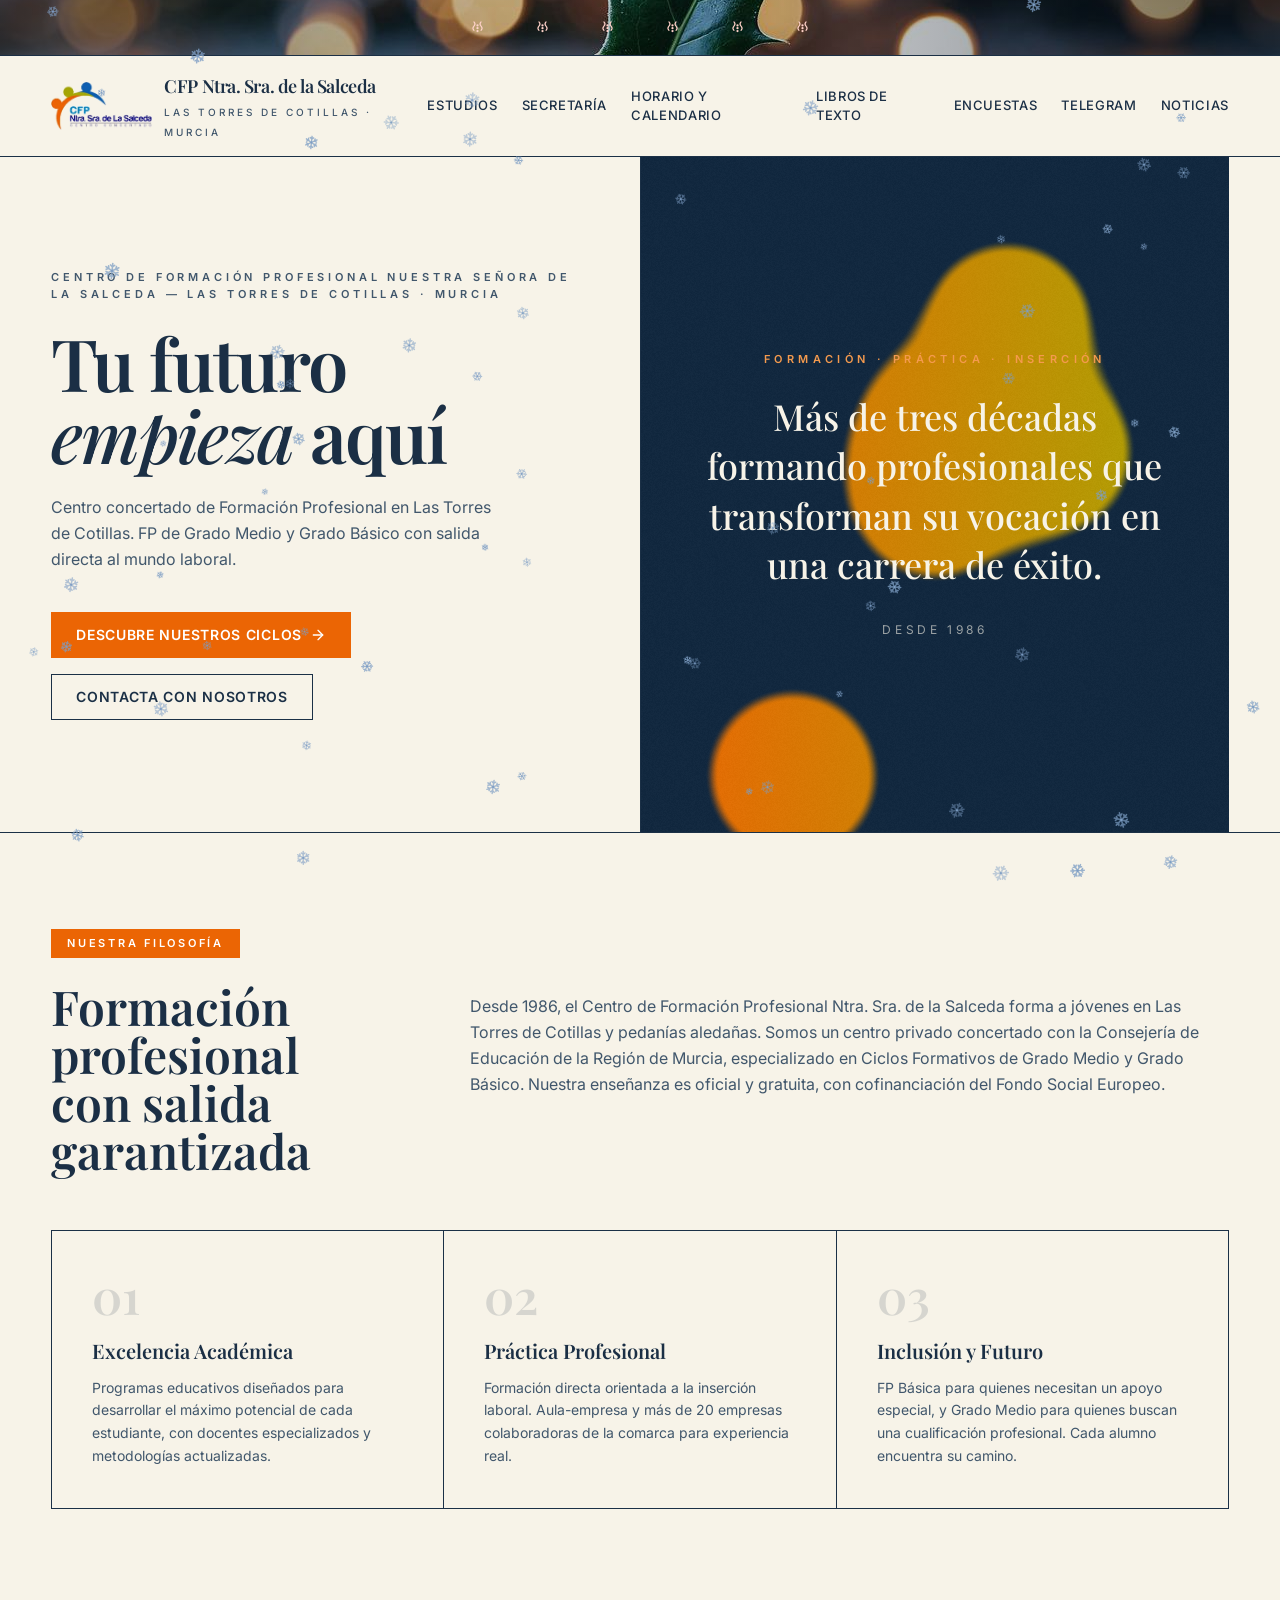
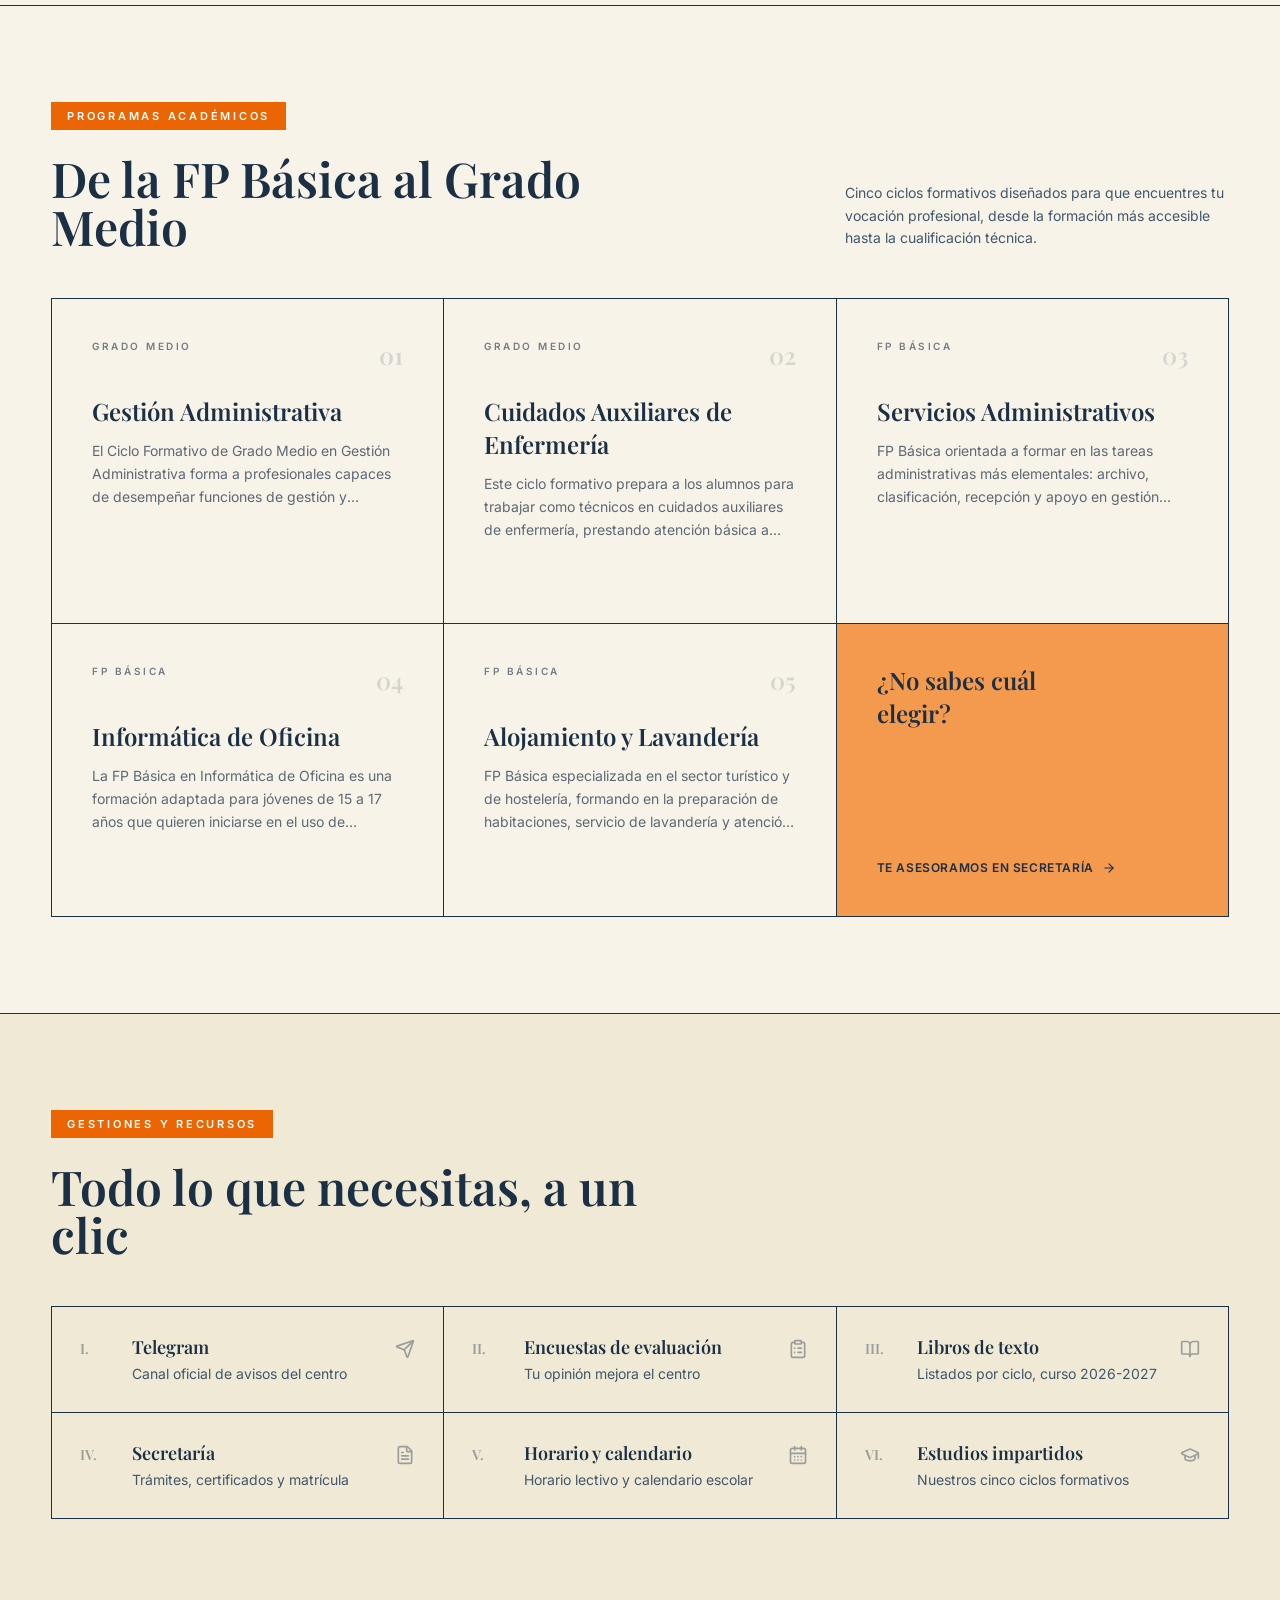
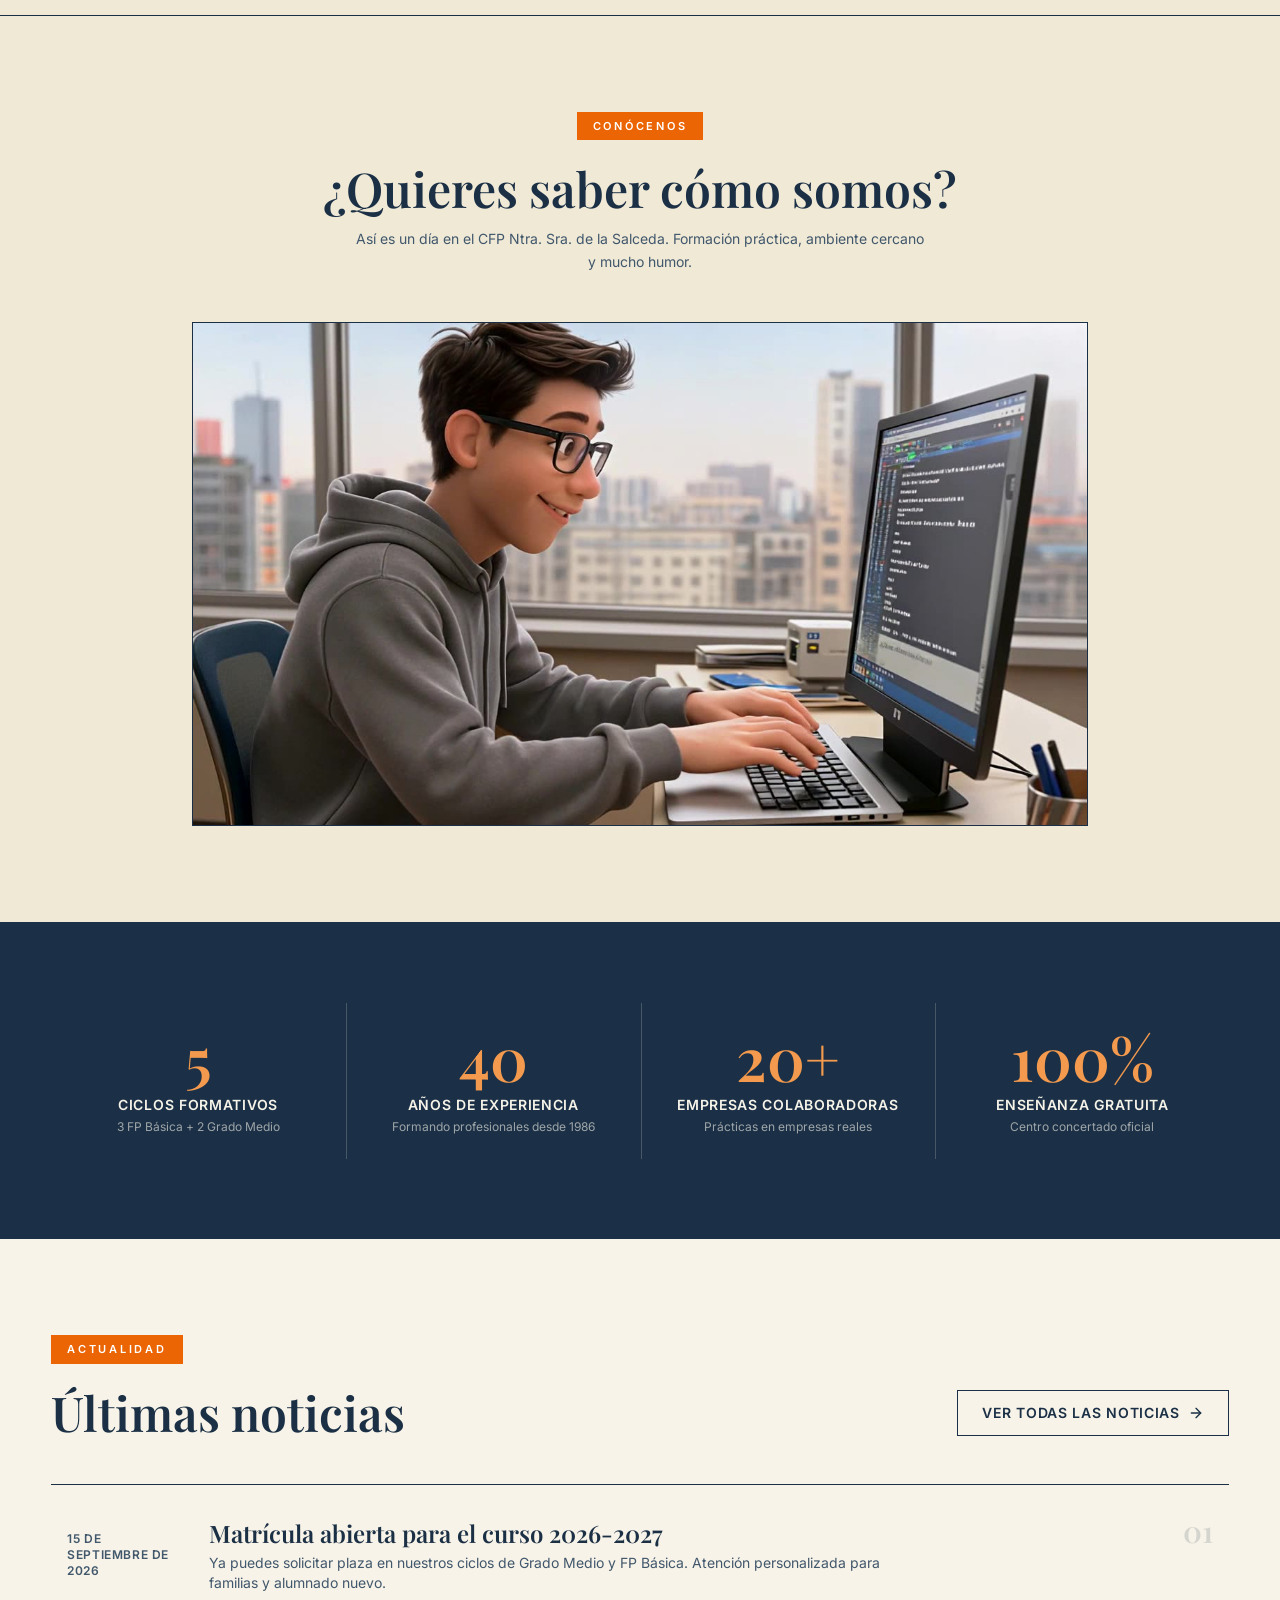
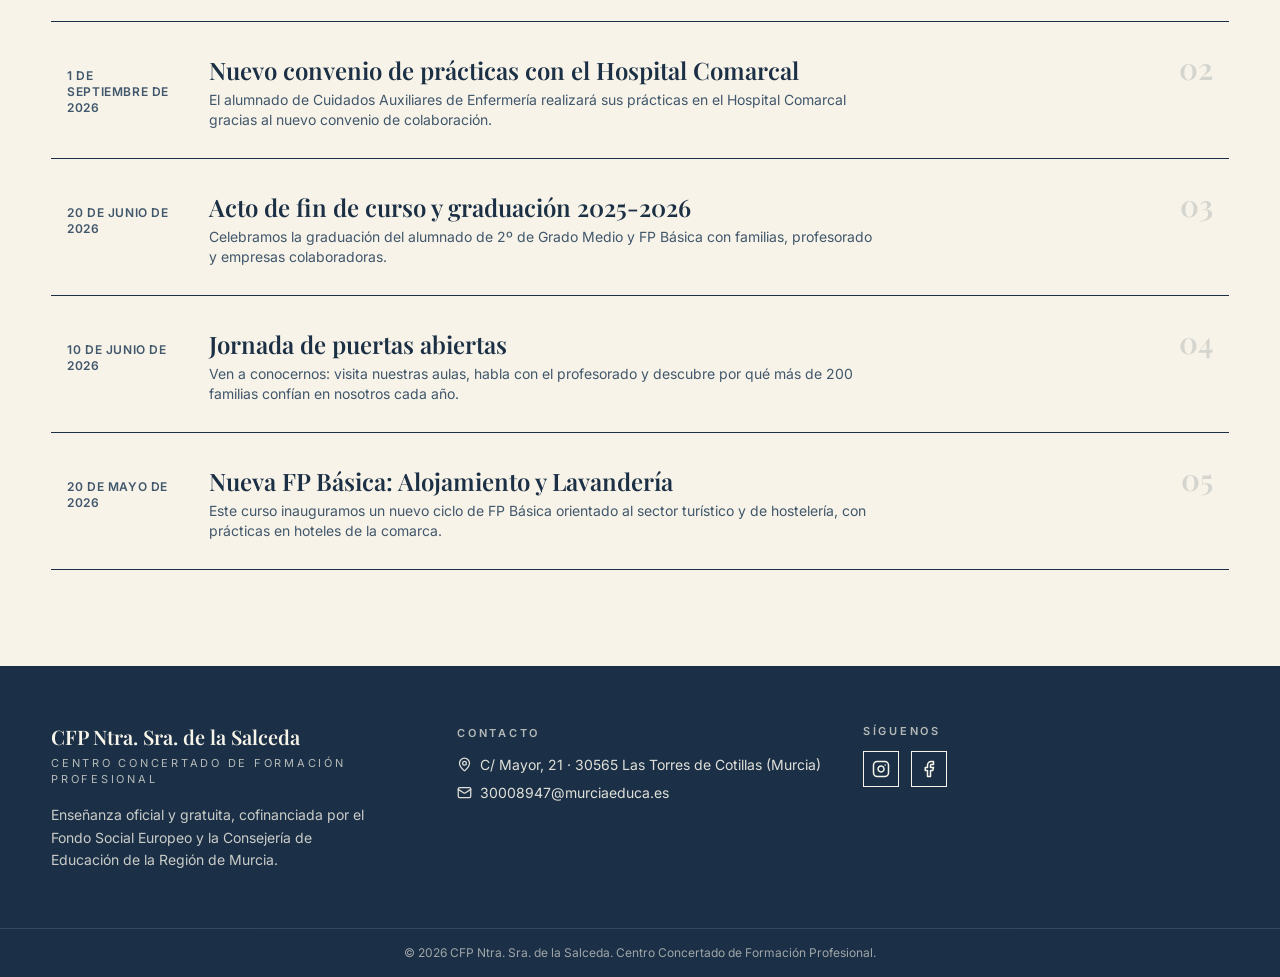
==== index.html @ bae77af3 "Copos de nieve con forma de copo, visibles sobre fondo claro" ====
<!doctype html>
<html lang="es">
  <head>
    <meta charset="UTF-8" />
    <meta name="viewport" content="width=device-width, initial-scale=1.0" />
    <meta
      name="description"
      content="CFP Ntra. Sra. de la Salceda — Centro concertado de Formación Profesional en Las Torres de Cotillas (Murcia). Grado Medio y FP Básica: Gestión Administrativa, Cuidados Auxiliares de Enfermería, Servicios Administrativos, Informática de Oficina y Alojamiento y Lavandería."
    />
    <meta name="theme-color" content="#1b2f45" />
    <link rel="icon" type="image/png" href="./images/favicon.png" />
    <meta property="og:title" content="CFP Ntra. Sra. de la Salceda — FP en Las Torres de Cotillas" />
    <meta property="og:description" content="Formación Profesional de Grado Medio y FP Básica. Enseñanza oficial y gratuita. Tu futuro empieza aquí." />
    <meta property="og:type" content="website" />
    <link rel="preconnect" href="https://fonts.googleapis.com" />
    <link rel="preconnect" href="https://fonts.gstatic.com" crossorigin />
    <link
      href="https://fonts.googleapis.com/css2?family=Inter:wght@400;500;600&family=Playfair+Display:wght@500;600;700&display=swap"
      rel="stylesheet"
    />
    <title>CFP Ntra. Sra. de la Salceda — FP en Las Torres de Cotillas</title>
    <script type="module" crossorigin src="./assets/index-CG99Xtzf.js"></script>
    <link rel="stylesheet" crossorigin href="./assets/index-OfLADp_t.css">
  </head>
  <body>
    <div id="root"></div>
  </body>
</html>
---- assets/index-OfLADp_t.css ----
*,:before,:after{--tw-border-spacing-x: 0;--tw-border-spacing-y: 0;--tw-translate-x: 0;--tw-translate-y: 0;--tw-rotate: 0;--tw-skew-x: 0;--tw-skew-y: 0;--tw-scale-x: 1;--tw-scale-y: 1;--tw-pan-x: ;--tw-pan-y: ;--tw-pinch-zoom: ;--tw-scroll-snap-strictness: proximity;--tw-gradient-from-position: ;--tw-gradient-via-position: ;--tw-gradient-to-position: ;--tw-ordinal: ;--tw-slashed-zero: ;--tw-numeric-figure: ;--tw-numeric-spacing: ;--tw-numeric-fraction: ;--tw-ring-inset: ;--tw-ring-offset-width: 0px;--tw-ring-offset-color: #fff;--tw-ring-color: rgb(59 130 246 / .5);--tw-ring-offset-shadow: 0 0 #0000;--tw-ring-shadow: 0 0 #0000;--tw-shadow: 0 0 #0000;--tw-shadow-colored: 0 0 #0000;--tw-blur: ;--tw-brightness: ;--tw-contrast: ;--tw-grayscale: ;--tw-hue-rotate: ;--tw-invert: ;--tw-saturate: ;--tw-sepia: ;--tw-drop-shadow: ;--tw-backdrop-blur: ;--tw-backdrop-brightness: ;--tw-backdrop-contrast: ;--tw-backdrop-grayscale: ;--tw-backdrop-hue-rotate: ;--tw-backdrop-invert: ;--tw-backdrop-opacity: ;--tw-backdrop-saturate: ;--tw-backdrop-sepia: ;--tw-contain-size: ;--tw-contain-layout: ;--tw-contain-paint: ;--tw-contain-style: }::backdrop{--tw-border-spacing-x: 0;--tw-border-spacing-y: 0;--tw-translate-x: 0;--tw-translate-y: 0;--tw-rotate: 0;--tw-skew-x: 0;--tw-skew-y: 0;--tw-scale-x: 1;--tw-scale-y: 1;--tw-pan-x: ;--tw-pan-y: ;--tw-pinch-zoom: ;--tw-scroll-snap-strictness: proximity;--tw-gradient-from-position: ;--tw-gradient-via-position: ;--tw-gradient-to-position: ;--tw-ordinal: ;--tw-slashed-zero: ;--tw-numeric-figure: ;--tw-numeric-spacing: ;--tw-numeric-fraction: ;--tw-ring-inset: ;--tw-ring-offset-width: 0px;--tw-ring-offset-color: #fff;--tw-ring-color: rgb(59 130 246 / .5);--tw-ring-offset-shadow: 0 0 #0000;--tw-ring-shadow: 0 0 #0000;--tw-shadow: 0 0 #0000;--tw-shadow-colored: 0 0 #0000;--tw-blur: ;--tw-brightness: ;--tw-contrast: ;--tw-grayscale: ;--tw-hue-rotate: ;--tw-invert: ;--tw-saturate: ;--tw-sepia: ;--tw-drop-shadow: ;--tw-backdrop-blur: ;--tw-backdrop-brightness: ;--tw-backdrop-contrast: ;--tw-backdrop-grayscale: ;--tw-backdrop-hue-rotate: ;--tw-backdrop-invert: ;--tw-backdrop-opacity: ;--tw-backdrop-saturate: ;--tw-backdrop-sepia: ;--tw-contain-size: ;--tw-contain-layout: ;--tw-contain-paint: ;--tw-contain-style: }*,:before,:after{box-sizing:border-box;border-width:0;border-style:solid;border-color:#e5e7eb}:before,:after{--tw-content: ""}html,:host{line-height:1.5;-webkit-text-size-adjust:100%;-moz-tab-size:4;-o-tab-size:4;tab-size:4;font-family:ui-sans-serif,system-ui,sans-serif,"Apple Color Emoji","Segoe UI Emoji",Segoe UI Symbol,"Noto Color Emoji";font-feature-settings:normal;font-variation-settings:normal;-webkit-tap-highlight-color:transparent}body{margin:0;line-height:inherit}hr{height:0;color:inherit;border-top-width:1px}abbr:where([title]){-webkit-text-decoration:underline dotted;text-decoration:underline dotted}h1,h2,h3,h4,h5,h6{font-size:inherit;font-weight:inherit}a{color:inherit;text-decoration:inherit}b,strong{font-weight:bolder}code,kbd,samp,pre{font-family:ui-monospace,SFMono-Regular,Menlo,Monaco,Consolas,Liberation Mono,Courier New,monospace;font-feature-settings:normal;font-variation-settings:normal;font-size:1em}small{font-size:80%}sub,sup{font-size:75%;line-height:0;position:relative;vertical-align:baseline}sub{bottom:-.25em}sup{top:-.5em}table{text-indent:0;border-color:inherit;border-collapse:collapse}button,input,optgroup,select,textarea{font-family:inherit;font-feature-settings:inherit;font-variation-settings:inherit;font-size:100%;font-weight:inherit;line-height:inherit;letter-spacing:inherit;color:inherit;margin:0;padding:0}button,select{text-transform:none}button,input:where([type=button]),input:where([type=reset]),input:where([type=submit]){-webkit-appearance:button;background-color:transparent;background-image:none}:-moz-focusring{outline:auto}:-moz-ui-invalid{box-shadow:none}progress{vertical-align:baseline}::-webkit-inner-spin-button,::-webkit-outer-spin-button{height:auto}[type=search]{-webkit-appearance:textfield;outline-offset:-2px}::-webkit-search-decoration{-webkit-appearance:none}::-webkit-file-upload-button{-webkit-appearance:button;font:inherit}summary{display:list-item}blockquote,dl,dd,h1,h2,h3,h4,h5,h6,hr,figure,p,pre{margin:0}fieldset{margin:0;padding:0}legend{padding:0}ol,ul,menu{list-style:none;margin:0;padding:0}dialog{padding:0}textarea{resize:vertical}input::-moz-placeholder,textarea::-moz-placeholder{opacity:1;color:#9ca3af}input::placeholder,textarea::placeholder{opacity:1;color:#9ca3af}button,[role=button]{cursor:pointer}:disabled{cursor:default}img,svg,video,canvas,audio,iframe,embed,object{display:block;vertical-align:middle}img,video{max-width:100%;height:auto}[hidden]:where(:not([hidden=until-found])){display:none}:root{--cream: #f7f3e8;--cream-soft: #efe9d6;--ink: #1b2f45;--ink-deep: #12283f;--orange: #eb6504;--gold: #f49a4e;--background: 45 42% 94%;--foreground: 210 44% 19%;--card: 45 42% 94%;--card-foreground: 255 6% 14%;--popover: 45 42% 94%;--popover-foreground: 255 6% 14%;--primary: 210 44% 19%;--primary-foreground: 45 42% 94%;--secondary: 44 34% 89%;--secondary-foreground: 255 6% 14%;--muted: 44 30% 87%;--muted-foreground: 210 25% 34%;--accent: 25 96% 46%;--accent-foreground: 0 0% 100%;--destructive: 0 84.2% 60.2%;--destructive-foreground: 0 0% 98%;--border: 210 44% 19%;--input: 210 44% 19%;--ring: 25 96% 46%;--radius: 0px;--sidebar-background: 45 42% 94%;--sidebar-foreground: 210 44% 19%;--sidebar-primary: 210 44% 19%;--sidebar-primary-foreground: 45 42% 94%;--sidebar-accent: 44 34% 89%;--sidebar-accent-foreground: 210 44% 19%;--sidebar-border: 210 44% 19%;--sidebar-ring: 25 96% 46%}*{border-color:hsl(var(--border))}html{scroll-behavior:smooth}body{background-color:var(--cream);color:var(--ink);font-family:Inter,system-ui,-apple-system,sans-serif;-webkit-font-smoothing:antialiased}h1,h2,h3,.font-display{font-family:Playfair Display,Georgia,serif}::-moz-selection{background:var(--orange);color:#fff}::selection{background:var(--orange);color:#fff}.section-badge{display:inline-block;--tw-bg-opacity: 1;background-color:rgb(235 101 4 / var(--tw-bg-opacity, 1));padding:.375rem 1rem;font-size:11px;font-weight:600;text-transform:uppercase;letter-spacing:.25em;--tw-text-opacity: 1;color:rgb(255 255 255 / var(--tw-text-opacity, 1))}.btn-primary{display:inline-flex;align-items:center;gap:.5rem;border-width:1px;--tw-border-opacity: 1;border-color:rgb(235 101 4 / var(--tw-border-opacity, 1));--tw-bg-opacity: 1;background-color:rgb(235 101 4 / var(--tw-bg-opacity, 1));padding:.75rem 1.5rem;font-size:.875rem;line-height:1.25rem;font-weight:600;text-transform:uppercase;letter-spacing:.05em;--tw-text-opacity: 1;color:rgb(255 255 255 / var(--tw-text-opacity, 1));transition-property:color,background-color,border-color,text-decoration-color,fill,stroke;transition-timing-function:cubic-bezier(.4,0,.2,1);transition-duration:.15s}.btn-primary:hover{background-color:transparent;--tw-text-opacity: 1;color:rgb(235 101 4 / var(--tw-text-opacity, 1))}.btn-outline{display:inline-flex;align-items:center;gap:.5rem;border-width:1px;border-color:hsl(var(--primary));background-color:transparent;padding:.75rem 1.5rem;font-size:.875rem;line-height:1.25rem;font-weight:600;text-transform:uppercase;letter-spacing:.05em;color:hsl(var(--primary));transition-property:color,background-color,border-color,text-decoration-color,fill,stroke;transition-timing-function:cubic-bezier(.4,0,.2,1);transition-duration:.15s}.btn-outline:hover{background-color:hsl(var(--primary));color:hsl(var(--primary-foreground))}.btn-outline-cream{display:inline-flex;align-items:center;gap:.5rem;border-width:1px;--tw-border-opacity: 1;border-color:rgb(247 243 232 / var(--tw-border-opacity, 1));background-color:transparent;padding:.75rem 1.5rem;font-size:.875rem;line-height:1.25rem;font-weight:600;text-transform:uppercase;letter-spacing:.05em;--tw-text-opacity: 1;color:rgb(247 243 232 / var(--tw-text-opacity, 1));transition-property:color,background-color,border-color,text-decoration-color,fill,stroke;transition-timing-function:cubic-bezier(.4,0,.2,1);transition-duration:.15s}.btn-outline-cream:hover{--tw-bg-opacity: 1;background-color:rgb(247 243 232 / var(--tw-bg-opacity, 1));--tw-text-opacity: 1;color:rgb(27 47 69 / var(--tw-text-opacity, 1))}.reveal{opacity:0;transform:translateY(28px);transition:opacity .7s cubic-bezier(.22,1,.36,1),transform .7s cubic-bezier(.22,1,.36,1)}.reveal.is-visible{opacity:1;transform:translateY(0)}@media(prefers-reduced-motion:reduce){.reveal{opacity:1;transform:none;transition:none}}.sr-only{position:absolute;width:1px;height:1px;padding:0;margin:-1px;overflow:hidden;clip:rect(0,0,0,0);white-space:nowrap;border-width:0}.pointer-events-none{pointer-events:none}.visible{visibility:visible}.invisible{visibility:hidden}.fixed{position:fixed}.absolute{position:absolute}.relative{position:relative}.sticky{position:sticky}.inset-0{inset:0}.inset-x-0{left:0;right:0}.inset-y-0{top:0;bottom:0}.-bottom-12{bottom:-3rem}.-left-12{left:-3rem}.-right-12{right:-3rem}.-top-12{top:-3rem}.bottom-0{bottom:0}.left-0{left:0}.left-1\/2{left:50%}.left-2{left:.5rem}.left-\[50\%\]{left:50%}.right-0{right:0}.right-1{right:.25rem}.right-2{right:.5rem}.right-3{right:.75rem}.right-4{right:1rem}.top-0{top:0}.top-1\.5{top:.375rem}.top-1\/2{top:50%}.top-3\.5{top:.875rem}.top-4{top:1rem}.top-\[1px\]{top:1px}.top-\[50\%\]{top:50%}.top-\[60\%\]{top:60%}.top-full{top:100%}.isolate{isolation:isolate}.z-10{z-index:10}.z-20{z-index:20}.z-50{z-index:50}.z-\[1\]{z-index:1}.z-\[70\]{z-index:70}.order-first{order:-9999}.order-last{order:9999}.col-start-2{grid-column-start:2}.row-span-2{grid-row:span 2 / span 2}.row-start-1{grid-row-start:1}.\!m-0{margin:0!important}.-mx-1{margin-left:-.25rem;margin-right:-.25rem}.-mx-3{margin-left:-.75rem;margin-right:-.75rem}.-my-2{margin-top:-.5rem;margin-bottom:-.5rem}.mx-2{margin-left:.5rem;margin-right:.5rem}.mx-3\.5{margin-left:.875rem;margin-right:.875rem}.mx-auto{margin-left:auto;margin-right:auto}.my-0{margin-top:0;margin-bottom:0}.my-0\.5{margin-top:.125rem;margin-bottom:.125rem}.my-1{margin-top:.25rem;margin-bottom:.25rem}.-ml-4{margin-left:-1rem}.-mt-4{margin-top:-1rem}.mb-10{margin-bottom:2.5rem}.mb-2{margin-bottom:.5rem}.mb-3{margin-bottom:.75rem}.ml-1{margin-left:.25rem}.ml-4{margin-left:1rem}.ml-auto{margin-left:auto}.mt-0\.5{margin-top:.125rem}.mt-1{margin-top:.25rem}.mt-1\.5{margin-top:.375rem}.mt-10{margin-top:2.5rem}.mt-12{margin-top:3rem}.mt-14{margin-top:3.5rem}.mt-2{margin-top:.5rem}.mt-3{margin-top:.75rem}.mt-4{margin-top:1rem}.mt-5{margin-top:1.25rem}.mt-6{margin-top:1.5rem}.mt-8{margin-top:2rem}.mt-auto{margin-top:auto}.line-clamp-1{overflow:hidden;display:-webkit-box;-webkit-box-orient:vertical;-webkit-line-clamp:1}.line-clamp-2{overflow:hidden;display:-webkit-box;-webkit-box-orient:vertical;-webkit-line-clamp:2}.line-clamp-3{overflow:hidden;display:-webkit-box;-webkit-box-orient:vertical;-webkit-line-clamp:3}.block{display:block}.flex{display:flex}.inline-flex{display:inline-flex}.table{display:table}.table-caption{display:table-caption}.table-cell{display:table-cell}.table-row{display:table-row}.grid{display:grid}.hidden{display:none}.aspect-square{aspect-ratio:1 / 1}.aspect-video{aspect-ratio:16 / 9}.size-10{width:2.5rem;height:2.5rem}.size-2{width:.5rem;height:.5rem}.size-2\.5{width:.625rem;height:.625rem}.size-3{width:.75rem;height:.75rem}.size-3\.5{width:.875rem;height:.875rem}.size-4{width:1rem;height:1rem}.size-6{width:1.5rem;height:1.5rem}.size-7{width:1.75rem;height:1.75rem}.size-8{width:2rem;height:2rem}.size-9{width:2.25rem;height:2.25rem}.size-auto{width:auto;height:auto}.size-full{width:100%;height:100%}.h-1\.5{height:.375rem}.h-10{height:2.5rem}.h-11{height:2.75rem}.h-12{height:3rem}.h-2{height:.5rem}.h-2\.5{height:.625rem}.h-20{height:5rem}.h-4{height:1rem}.h-5{height:1.25rem}.h-6{height:1.5rem}.h-7{height:1.75rem}.h-8{height:2rem}.h-9{height:2.25rem}.h-\[1\.15rem\]{height:1.15rem}.h-\[calc\(100\%-1px\)\]{height:calc(100% - 1px)}.h-\[var\(--radix-navigation-menu-viewport-height\)\]{height:var(--radix-navigation-menu-viewport-height)}.h-\[var\(--radix-select-trigger-height\)\]{height:var(--radix-select-trigger-height)}.h-auto{height:auto}.h-full{height:100%}.h-px{height:1px}.h-svh{height:100svh}.max-h-\[300px\]{max-height:300px}.min-h-0{min-height:0px}.min-h-16{min-height:4rem}.min-h-4{min-height:1rem}.min-h-screen{min-height:100vh}.min-h-svh{min-height:100svh}.w-0{width:0px}.w-1{width:.25rem}.w-2{width:.5rem}.w-2\.5{width:.625rem}.w-3{width:.75rem}.w-3\/4{width:75%}.w-32{width:8rem}.w-4{width:1rem}.w-5{width:1.25rem}.w-64{width:16rem}.w-72{width:18rem}.w-8{width:2rem}.w-9{width:2.25rem}.w-\[100px\]{width:100px}.w-auto{width:auto}.w-fit{width:-moz-fit-content;width:fit-content}.w-full{width:100%}.w-max{width:-moz-max-content;width:max-content}.w-px{width:1px}.min-w-0{min-width:0px}.min-w-10{min-width:2.5rem}.min-w-5{min-width:1.25rem}.min-w-8{min-width:2rem}.min-w-9{min-width:2.25rem}.min-w-\[12rem\]{min-width:12rem}.min-w-\[8rem\]{min-width:8rem}.min-w-\[var\(--radix-select-trigger-width\)\]{min-width:var(--radix-select-trigger-width)}.max-w-2xl{max-width:42rem}.max-w-3xl{max-width:48rem}.max-w-4xl{max-width:56rem}.max-w-7xl{max-width:80rem}.max-w-\[calc\(100\%-2rem\)\]{max-width:calc(100% - 2rem)}.max-w-max{max-width:-moz-max-content;max-width:max-content}.max-w-md{max-width:28rem}.max-w-sm{max-width:24rem}.max-w-xl{max-width:36rem}.max-w-xs{max-width:20rem}.flex-1{flex:1 1 0%}.shrink-0{flex-shrink:0}.grow{flex-grow:1}.grow-0{flex-grow:0}.basis-full{flex-basis:100%}.caption-bottom{caption-side:bottom}.border-collapse{border-collapse:collapse}.-translate-x-1\/2{--tw-translate-x: -50%;transform:translate(var(--tw-translate-x),var(--tw-translate-y)) rotate(var(--tw-rotate)) skew(var(--tw-skew-x)) skewY(var(--tw-skew-y)) scaleX(var(--tw-scale-x)) scaleY(var(--tw-scale-y))}.-translate-x-px{--tw-translate-x: -1px;transform:translate(var(--tw-translate-x),var(--tw-translate-y)) rotate(var(--tw-rotate)) skew(var(--tw-skew-x)) skewY(var(--tw-skew-y)) scaleX(var(--tw-scale-x)) scaleY(var(--tw-scale-y))}.-translate-y-1\/2{--tw-translate-y: -50%;transform:translate(var(--tw-translate-x),var(--tw-translate-y)) rotate(var(--tw-rotate)) skew(var(--tw-skew-x)) skewY(var(--tw-skew-y)) scaleX(var(--tw-scale-x)) scaleY(var(--tw-scale-y))}.translate-x-\[-50\%\]{--tw-translate-x: -50%;transform:translate(var(--tw-translate-x),var(--tw-translate-y)) rotate(var(--tw-rotate)) skew(var(--tw-skew-x)) skewY(var(--tw-skew-y)) scaleX(var(--tw-scale-x)) scaleY(var(--tw-scale-y))}.translate-x-px{--tw-translate-x: 1px;transform:translate(var(--tw-translate-x),var(--tw-translate-y)) rotate(var(--tw-rotate)) skew(var(--tw-skew-x)) skewY(var(--tw-skew-y)) scaleX(var(--tw-scale-x)) scaleY(var(--tw-scale-y))}.translate-y-0\.5{--tw-translate-y: .125rem;transform:translate(var(--tw-translate-x),var(--tw-translate-y)) rotate(var(--tw-rotate)) skew(var(--tw-skew-x)) skewY(var(--tw-skew-y)) scaleX(var(--tw-scale-x)) scaleY(var(--tw-scale-y))}.translate-y-\[-50\%\]{--tw-translate-y: -50%;transform:translate(var(--tw-translate-x),var(--tw-translate-y)) rotate(var(--tw-rotate)) skew(var(--tw-skew-x)) skewY(var(--tw-skew-y)) scaleX(var(--tw-scale-x)) scaleY(var(--tw-scale-y))}.translate-y-\[calc\(-50\%_-_2px\)\]{--tw-translate-y: calc(-50% - 2px) ;transform:translate(var(--tw-translate-x),var(--tw-translate-y)) rotate(var(--tw-rotate)) skew(var(--tw-skew-x)) skewY(var(--tw-skew-y)) scaleX(var(--tw-scale-x)) scaleY(var(--tw-scale-y))}.rotate-45{--tw-rotate: 45deg;transform:translate(var(--tw-translate-x),var(--tw-translate-y)) rotate(var(--tw-rotate)) skew(var(--tw-skew-x)) skewY(var(--tw-skew-y)) scaleX(var(--tw-scale-x)) scaleY(var(--tw-scale-y))}.rotate-90{--tw-rotate: 90deg;transform:translate(var(--tw-translate-x),var(--tw-translate-y)) rotate(var(--tw-rotate)) skew(var(--tw-skew-x)) skewY(var(--tw-skew-y)) scaleX(var(--tw-scale-x)) scaleY(var(--tw-scale-y))}.transform{transform:translate(var(--tw-translate-x),var(--tw-translate-y)) rotate(var(--tw-rotate)) skew(var(--tw-skew-x)) skewY(var(--tw-skew-y)) scaleX(var(--tw-scale-x)) scaleY(var(--tw-scale-y))}@keyframes caret-blink{0%,70%,to{opacity:1}20%,50%{opacity:0}}.animate-caret-blink{animation:caret-blink 1.25s ease-out infinite}@keyframes pulse{50%{opacity:.5}}.animate-pulse{animation:pulse 2s cubic-bezier(.4,0,.6,1) infinite}@keyframes spin{to{transform:rotate(360deg)}}.animate-spin{animation:spin 1s linear infinite}.cursor-default{cursor:default}.cursor-pointer{cursor:pointer}.cursor-text{cursor:text}.touch-none{touch-action:none}.select-none{-webkit-user-select:none;-moz-user-select:none;user-select:none}.resize-none{resize:none}.resize{resize:both}.scroll-my-1{scroll-margin-top:.25rem;scroll-margin-bottom:.25rem}.scroll-mt-24{scroll-margin-top:6rem}.scroll-py-1{scroll-padding-top:.25rem;scroll-padding-bottom:.25rem}.list-disc{list-style-type:disc}.list-none{list-style-type:none}.auto-rows-min{grid-auto-rows:min-content}.grid-cols-\[0_1fr\]{grid-template-columns:0 1fr}.grid-rows-\[auto_auto\]{grid-template-rows:auto auto}.flex-row{flex-direction:row}.flex-col{flex-direction:column}.flex-col-reverse{flex-direction:column-reverse}.flex-wrap{flex-wrap:wrap}.place-content-center{place-content:center}.items-start{align-items:flex-start}.items-end{align-items:flex-end}.items-center{align-items:center}.items-baseline{align-items:baseline}.items-stretch{align-items:stretch}.justify-start{justify-content:flex-start}.justify-center{justify-content:center}.justify-between{justify-content:space-between}.justify-items-start{justify-items:start}.gap-0{gap:0px}.gap-0\.5{gap:.125rem}.gap-1{gap:.25rem}.gap-1\.5{gap:.375rem}.gap-10{gap:2.5rem}.gap-2{gap:.5rem}.gap-2\.5{gap:.625rem}.gap-3{gap:.75rem}.gap-4{gap:1rem}.gap-5{gap:1.25rem}.gap-6{gap:1.5rem}.gap-7{gap:1.75rem}.gap-8{gap:2rem}.gap-\[--spacing\(var\(--gap\)\)\]{gap:var(--spacing(var(--gap)))}.gap-px{gap:1px}.gap-y-0\.5{row-gap:.125rem}.space-y-2>:not([hidden])~:not([hidden]){--tw-space-y-reverse: 0;margin-top:calc(.5rem * calc(1 - var(--tw-space-y-reverse)));margin-bottom:calc(.5rem * var(--tw-space-y-reverse))}.space-y-4>:not([hidden])~:not([hidden]){--tw-space-y-reverse: 0;margin-top:calc(1rem * calc(1 - var(--tw-space-y-reverse)));margin-bottom:calc(1rem * var(--tw-space-y-reverse))}.space-y-5>:not([hidden])~:not([hidden]){--tw-space-y-reverse: 0;margin-top:calc(1.25rem * calc(1 - var(--tw-space-y-reverse)));margin-bottom:calc(1.25rem * var(--tw-space-y-reverse))}.space-y-px>:not([hidden])~:not([hidden]){--tw-space-y-reverse: 0;margin-top:calc(1px * calc(1 - var(--tw-space-y-reverse)));margin-bottom:calc(1px * var(--tw-space-y-reverse))}.divide-y>:not([hidden])~:not([hidden]){--tw-divide-y-reverse: 0;border-top-width:calc(1px * calc(1 - var(--tw-divide-y-reverse)));border-bottom-width:calc(1px * var(--tw-divide-y-reverse))}.divide-\[\#f7f3e8\]\/15>:not([hidden])~:not([hidden]){border-color:#f7f3e826}.divide-primary\/15>:not([hidden])~:not([hidden]){border-color:hsl(var(--primary) / .15)}.divide-primary\/20>:not([hidden])~:not([hidden]){border-color:hsl(var(--primary) / .2)}.self-start{align-self:flex-start}.self-stretch{align-self:stretch}.justify-self-end{justify-self:end}.overflow-auto{overflow:auto}.overflow-hidden{overflow:hidden}.overflow-x-auto{overflow-x:auto}.overflow-y-auto{overflow-y:auto}.overflow-x-hidden{overflow-x:hidden}.whitespace-nowrap{white-space:nowrap}.text-balance{text-wrap:balance}.break-words{overflow-wrap:break-word}.rounded-\[2px\]{border-radius:2px}.rounded-\[4px\]{border-radius:4px}.rounded-\[calc\(var\(--radius\)-5px\)\]{border-radius:calc(var(--radius) - 5px)}.rounded-\[inherit\]{border-radius:inherit}.rounded-full{border-radius:9999px}.rounded-lg{border-radius:var(--radius)}.rounded-md{border-radius:calc(var(--radius) - 2px)}.rounded-none{border-radius:0}.rounded-sm{border-radius:calc(var(--radius) - 4px)}.rounded-xl{border-radius:calc(var(--radius) + 4px)}.rounded-xs{border-radius:calc(var(--radius) - 6px)}.rounded-l-md{border-top-left-radius:calc(var(--radius) - 2px);border-bottom-left-radius:calc(var(--radius) - 2px)}.rounded-r-md{border-top-right-radius:calc(var(--radius) - 2px);border-bottom-right-radius:calc(var(--radius) - 2px)}.rounded-tl-sm{border-top-left-radius:calc(var(--radius) - 4px)}.border{border-width:1px}.border-0{border-width:0px}.border-\[1\.5px\]{border-width:1.5px}.border-y{border-top-width:1px;border-bottom-width:1px}.border-b{border-bottom-width:1px}.border-l{border-left-width:1px}.border-l-2{border-left-width:2px}.border-r{border-right-width:1px}.border-t{border-top-width:1px}.border-t-0{border-top-width:0px}.border-dashed{border-style:dashed}.border-\[\#eb6504\]{--tw-border-opacity: 1;border-color:rgb(235 101 4 / var(--tw-border-opacity, 1))}.border-\[\#f7f3e8\]\/20{border-color:#f7f3e833}.border-\[\#f7f3e8\]\/30{border-color:#f7f3e84d}.border-border{border-color:hsl(var(--border))}.border-border\/50{border-color:hsl(var(--border) / .5)}.border-current{border-color:currentColor}.border-input{border-color:hsl(var(--input))}.border-primary{border-color:hsl(var(--primary))}.border-primary\/20{border-color:hsl(var(--primary) / .2)}.border-primary\/30{border-color:hsl(var(--primary) / .3)}.border-sidebar-border{border-color:hsl(var(--sidebar-border))}.border-transparent{border-color:transparent}.border-l-transparent{border-left-color:transparent}.border-t-transparent{border-top-color:transparent}.bg-\[\#12283f\]{--tw-bg-opacity: 1;background-color:rgb(18 40 63 / var(--tw-bg-opacity, 1))}.bg-\[\#efe9d6\]{--tw-bg-opacity: 1;background-color:rgb(239 233 214 / var(--tw-bg-opacity, 1))}.bg-\[\#f49a4e\]{--tw-bg-opacity: 1;background-color:rgb(244 154 78 / var(--tw-bg-opacity, 1))}.bg-\[\#f7f3e8\]{--tw-bg-opacity: 1;background-color:rgb(247 243 232 / var(--tw-bg-opacity, 1))}.bg-\[\#f7f3e8\]\/95{background-color:#f7f3e8f2}.bg-accent{background-color:hsl(var(--accent))}.bg-background{background-color:hsl(var(--background))}.bg-black\/50{background-color:#00000080}.bg-border{background-color:hsl(var(--border))}.bg-card{background-color:hsl(var(--card))}.bg-destructive{--tw-bg-opacity: 1;background-color:hsl(var(--destructive) / var(--tw-bg-opacity, 1))}.bg-foreground{background-color:hsl(var(--foreground))}.bg-input{background-color:hsl(var(--input))}.bg-muted{background-color:hsl(var(--muted))}.bg-muted\/50{background-color:hsl(var(--muted) / .5)}.bg-popover{background-color:hsl(var(--popover))}.bg-primary{background-color:hsl(var(--primary))}.bg-primary\/10{background-color:hsl(var(--primary) / .1)}.bg-primary\/20{background-color:hsl(var(--primary) / .2)}.bg-secondary{background-color:hsl(var(--secondary))}.bg-sidebar{background-color:hsl(var(--sidebar-background))}.bg-sidebar-border{background-color:hsl(var(--sidebar-border))}.bg-transparent{background-color:transparent}.bg-white{--tw-bg-opacity: 1;background-color:rgb(255 255 255 / var(--tw-bg-opacity, 1))}.fill-current{fill:currentColor}.fill-foreground{fill:hsl(var(--foreground))}.fill-primary{fill:hsl(var(--primary))}.object-cover{-o-object-fit:cover;object-fit:cover}.p-0{padding:0}.p-1{padding:.25rem}.p-10{padding:2.5rem}.p-2{padding:.5rem}.p-2\.5{padding:.625rem}.p-3{padding:.75rem}.p-4{padding:1rem}.p-6{padding:1.5rem}.p-7{padding:1.75rem}.p-8{padding:2rem}.p-\[3px\]{padding:3px}.p-px{padding:1px}.px-1{padding-left:.25rem;padding-right:.25rem}.px-1\.5{padding-left:.375rem;padding-right:.375rem}.px-12{padding-left:3rem;padding-right:3rem}.px-2{padding-left:.5rem;padding-right:.5rem}.px-2\.5{padding-left:.625rem;padding-right:.625rem}.px-3{padding-left:.75rem;padding-right:.75rem}.px-4{padding-left:1rem;padding-right:1rem}.px-6{padding-left:1.5rem;padding-right:1.5rem}.px-\[4vw\]{padding-left:4vw;padding-right:4vw}.py-0\.5{padding-top:.125rem;padding-bottom:.125rem}.py-1{padding-top:.25rem;padding-bottom:.25rem}.py-1\.5{padding-top:.375rem;padding-bottom:.375rem}.py-10{padding-top:2.5rem;padding-bottom:2.5rem}.py-14{padding-top:3.5rem;padding-bottom:3.5rem}.py-16{padding-top:4rem;padding-bottom:4rem}.py-2{padding-top:.5rem;padding-bottom:.5rem}.py-28{padding-top:7rem;padding-bottom:7rem}.py-3{padding-top:.75rem;padding-bottom:.75rem}.py-3\.5{padding-top:.875rem;padding-bottom:.875rem}.py-4{padding-top:1rem;padding-bottom:1rem}.py-5{padding-top:1.25rem;padding-bottom:1.25rem}.py-6{padding-top:1.5rem;padding-bottom:1.5rem}.py-7{padding-top:1.75rem;padding-bottom:1.75rem}.py-8{padding-top:2rem;padding-bottom:2rem}.pb-16{padding-bottom:4rem}.pb-3{padding-bottom:.75rem}.pb-4{padding-bottom:1rem}.pl-2{padding-left:.5rem}.pl-3{padding-left:.75rem}.pl-4{padding-left:1rem}.pl-6{padding-left:1.5rem}.pl-8{padding-left:2rem}.pr-1{padding-right:.25rem}.pr-2{padding-right:.5rem}.pr-2\.5{padding-right:.625rem}.pr-3{padding-right:.75rem}.pr-8{padding-right:2rem}.pt-0{padding-top:0}.pt-0\.5{padding-top:.125rem}.pt-1{padding-top:.25rem}.pt-3{padding-top:.75rem}.pt-4{padding-top:1rem}.pt-6{padding-top:1.5rem}.text-left{text-align:left}.text-center{text-align:center}.align-middle{vertical-align:middle}.font-mono{font-family:ui-monospace,SFMono-Regular,Menlo,Monaco,Consolas,Liberation Mono,Courier New,monospace}.font-sans{font-family:ui-sans-serif,system-ui,sans-serif,"Apple Color Emoji","Segoe UI Emoji",Segoe UI Symbol,"Noto Color Emoji"}.text-2xl{font-size:1.5rem;line-height:2rem}.text-3xl{font-size:1.875rem;line-height:2.25rem}.text-4xl{font-size:2.25rem;line-height:2.5rem}.text-5xl{font-size:3rem;line-height:1}.text-6xl{font-size:3.75rem;line-height:1}.text-\[0\.8rem\]{font-size:.8rem}.text-\[10px\]{font-size:10px}.text-\[11px\]{font-size:11px}.text-\[13px\]{font-size:13px}.text-base{font-size:1rem;line-height:1.5rem}.text-lg{font-size:1.125rem;line-height:1.75rem}.text-sm{font-size:.875rem;line-height:1.25rem}.text-sm\/relaxed{font-size:.875rem;line-height:1.625}.text-xl{font-size:1.25rem;line-height:1.75rem}.text-xs{font-size:.75rem;line-height:1rem}.font-medium{font-weight:500}.font-normal{font-weight:400}.font-semibold{font-weight:600}.uppercase{text-transform:uppercase}.italic{font-style:italic}.tabular-nums{--tw-numeric-spacing: tabular-nums;font-variant-numeric:var(--tw-ordinal) var(--tw-slashed-zero) var(--tw-numeric-figure) var(--tw-numeric-spacing) var(--tw-numeric-fraction)}.leading-\[1\.05\]{line-height:1.05}.leading-none{line-height:1}.leading-normal{line-height:1.5}.leading-relaxed{line-height:1.625}.leading-snug{line-height:1.375}.leading-tight{line-height:1.25}.tracking-\[0\.25em\]{letter-spacing:.25em}.tracking-\[0\.35em\]{letter-spacing:.35em}.tracking-\[0\.3em\]{letter-spacing:.3em}.tracking-\[0\.4em\]{letter-spacing:.4em}.tracking-tight{letter-spacing:-.025em}.tracking-wider{letter-spacing:.05em}.tracking-widest{letter-spacing:.1em}.text-\[\#eb6504\]{--tw-text-opacity: 1;color:rgb(235 101 4 / var(--tw-text-opacity, 1))}.text-\[\#f49a4e\]{--tw-text-opacity: 1;color:rgb(244 154 78 / var(--tw-text-opacity, 1))}.text-\[\#f7f3e8\]{--tw-text-opacity: 1;color:rgb(247 243 232 / var(--tw-text-opacity, 1))}.text-\[\#f7f3e8\]\/60{color:#f7f3e899}.text-accent-foreground{color:hsl(var(--accent-foreground))}.text-background{color:hsl(var(--background))}.text-card-foreground{color:hsl(var(--card-foreground))}.text-current{color:currentColor}.text-destructive{--tw-text-opacity: 1;color:hsl(var(--destructive) / var(--tw-text-opacity, 1))}.text-foreground{color:hsl(var(--foreground))}.text-muted-foreground{color:hsl(var(--muted-foreground))}.text-popover-foreground{color:hsl(var(--popover-foreground))}.text-primary{color:hsl(var(--primary))}.text-primary-foreground{color:hsl(var(--primary-foreground))}.text-primary\/15{color:hsl(var(--primary) / .15)}.text-primary\/20{color:hsl(var(--primary) / .2)}.text-red-800{--tw-text-opacity: 1;color:rgb(153 27 27 / var(--tw-text-opacity, 1))}.text-secondary-foreground{color:hsl(var(--secondary-foreground))}.text-sidebar-foreground{color:hsl(var(--sidebar-foreground))}.text-sidebar-foreground\/70{color:hsl(var(--sidebar-foreground) / .7)}.text-white{--tw-text-opacity: 1;color:rgb(255 255 255 / var(--tw-text-opacity, 1))}.underline{text-decoration-line:underline}.underline-offset-4{text-underline-offset:4px}.underline-offset-8{text-underline-offset:8px}.opacity-0{opacity:0}.opacity-15{opacity:.15}.opacity-40{opacity:.4}.opacity-50{opacity:.5}.opacity-60{opacity:.6}.opacity-70{opacity:.7}.opacity-80{opacity:.8}.opacity-85{opacity:.85}.opacity-90{opacity:.9}.shadow{--tw-shadow: 0 1px 3px 0 rgb(0 0 0 / .1), 0 1px 2px -1px rgb(0 0 0 / .1);--tw-shadow-colored: 0 1px 3px 0 var(--tw-shadow-color), 0 1px 2px -1px var(--tw-shadow-color);box-shadow:var(--tw-ring-offset-shadow, 0 0 #0000),var(--tw-ring-shadow, 0 0 #0000),var(--tw-shadow)}.shadow-\[0_0_0_1px_hsl\(var\(--sidebar-border\)\)\]{--tw-shadow: 0 0 0 1px hsl(var(--sidebar-border));--tw-shadow-colored: 0 0 0 1px var(--tw-shadow-color);box-shadow:var(--tw-ring-offset-shadow, 0 0 #0000),var(--tw-ring-shadow, 0 0 #0000),var(--tw-shadow)}.shadow-lg{--tw-shadow: 0 10px 15px -3px rgb(0 0 0 / .1), 0 4px 6px -4px rgb(0 0 0 / .1);--tw-shadow-colored: 0 10px 15px -3px var(--tw-shadow-color), 0 4px 6px -4px var(--tw-shadow-color);box-shadow:var(--tw-ring-offset-shadow, 0 0 #0000),var(--tw-ring-shadow, 0 0 #0000),var(--tw-shadow)}.shadow-md{--tw-shadow: 0 4px 6px -1px rgb(0 0 0 / .1), 0 2px 4px -2px rgb(0 0 0 / .1);--tw-shadow-colored: 0 4px 6px -1px var(--tw-shadow-color), 0 2px 4px -2px var(--tw-shadow-color);box-shadow:var(--tw-ring-offset-shadow, 0 0 #0000),var(--tw-ring-shadow, 0 0 #0000),var(--tw-shadow)}.shadow-none{--tw-shadow: 0 0 #0000;--tw-shadow-colored: 0 0 #0000;box-shadow:var(--tw-ring-offset-shadow, 0 0 #0000),var(--tw-ring-shadow, 0 0 #0000),var(--tw-shadow)}.shadow-sm{--tw-shadow: 0 1px 2px 0 rgb(0 0 0 / .05);--tw-shadow-colored: 0 1px 2px 0 var(--tw-shadow-color);box-shadow:var(--tw-ring-offset-shadow, 0 0 #0000),var(--tw-ring-shadow, 0 0 #0000),var(--tw-shadow)}.shadow-xl{--tw-shadow: 0 20px 25px -5px rgb(0 0 0 / .1), 0 8px 10px -6px rgb(0 0 0 / .1);--tw-shadow-colored: 0 20px 25px -5px var(--tw-shadow-color), 0 8px 10px -6px var(--tw-shadow-color);box-shadow:var(--tw-ring-offset-shadow, 0 0 #0000),var(--tw-ring-shadow, 0 0 #0000),var(--tw-shadow)}.shadow-xs{--tw-shadow: 0 1px 2px 0 rgb(0 0 0 / .05);--tw-shadow-colored: 0 1px 2px 0 var(--tw-shadow-color);box-shadow:var(--tw-ring-offset-shadow, 0 0 #0000),var(--tw-ring-shadow, 0 0 #0000),var(--tw-shadow)}.outline-none{outline:2px solid transparent;outline-offset:2px}.outline{outline-style:solid}.ring-0{--tw-ring-offset-shadow: var(--tw-ring-inset) 0 0 0 var(--tw-ring-offset-width) var(--tw-ring-offset-color);--tw-ring-shadow: var(--tw-ring-inset) 0 0 0 calc(0px + var(--tw-ring-offset-width)) var(--tw-ring-color);box-shadow:var(--tw-ring-offset-shadow),var(--tw-ring-shadow),var(--tw-shadow, 0 0 #0000)}.ring-ring\/50{--tw-ring-color: hsl(var(--ring) / .5)}.ring-sidebar-ring{--tw-ring-color: hsl(var(--sidebar-ring))}.ring-offset-background{--tw-ring-offset-color: hsl(var(--background))}.filter{filter:var(--tw-blur) var(--tw-brightness) var(--tw-contrast) var(--tw-grayscale) var(--tw-hue-rotate) var(--tw-invert) var(--tw-saturate) var(--tw-sepia) var(--tw-drop-shadow)}.backdrop-blur{--tw-backdrop-blur: blur(8px);-webkit-backdrop-filter:var(--tw-backdrop-blur) var(--tw-backdrop-brightness) var(--tw-backdrop-contrast) var(--tw-backdrop-grayscale) var(--tw-backdrop-hue-rotate) var(--tw-backdrop-invert) var(--tw-backdrop-opacity) var(--tw-backdrop-saturate) var(--tw-backdrop-sepia);backdrop-filter:var(--tw-backdrop-blur) var(--tw-backdrop-brightness) var(--tw-backdrop-contrast) var(--tw-backdrop-grayscale) var(--tw-backdrop-hue-rotate) var(--tw-backdrop-invert) var(--tw-backdrop-opacity) var(--tw-backdrop-saturate) var(--tw-backdrop-sepia)}.transition{transition-property:color,background-color,border-color,text-decoration-color,fill,stroke,opacity,box-shadow,transform,filter,backdrop-filter;transition-timing-function:cubic-bezier(.4,0,.2,1);transition-duration:.15s}.transition-\[color\,box-shadow\]{transition-property:color,box-shadow;transition-timing-function:cubic-bezier(.4,0,.2,1);transition-duration:.15s}.transition-\[left\,right\,width\]{transition-property:left,right,width;transition-timing-function:cubic-bezier(.4,0,.2,1);transition-duration:.15s}.transition-\[margin\,opacity\]{transition-property:margin,opacity;transition-timing-function:cubic-bezier(.4,0,.2,1);transition-duration:.15s}.transition-\[width\,height\,padding\]{transition-property:width,height,padding;transition-timing-function:cubic-bezier(.4,0,.2,1);transition-duration:.15s}.transition-\[width\]{transition-property:width;transition-timing-function:cubic-bezier(.4,0,.2,1);transition-duration:.15s}.transition-all{transition-property:all;transition-timing-function:cubic-bezier(.4,0,.2,1);transition-duration:.15s}.transition-colors{transition-property:color,background-color,border-color,text-decoration-color,fill,stroke;transition-timing-function:cubic-bezier(.4,0,.2,1);transition-duration:.15s}.transition-none{transition-property:none}.transition-opacity{transition-property:opacity;transition-timing-function:cubic-bezier(.4,0,.2,1);transition-duration:.15s}.transition-shadow{transition-property:box-shadow;transition-timing-function:cubic-bezier(.4,0,.2,1);transition-duration:.15s}.transition-transform{transition-property:transform;transition-timing-function:cubic-bezier(.4,0,.2,1);transition-duration:.15s}.duration-100{transition-duration:.1s}.duration-1000{transition-duration:1s}.duration-200{transition-duration:.2s}.duration-300{transition-duration:.3s}.ease-in-out{transition-timing-function:cubic-bezier(.4,0,.2,1)}.ease-linear{transition-timing-function:linear}@keyframes enter{0%{opacity:var(--tw-enter-opacity, 1);transform:translate3d(var(--tw-enter-translate-x, 0),var(--tw-enter-translate-y, 0),0) scale3d(var(--tw-enter-scale, 1),var(--tw-enter-scale, 1),var(--tw-enter-scale, 1)) rotate(var(--tw-enter-rotate, 0))}}@keyframes exit{to{opacity:var(--tw-exit-opacity, 1);transform:translate3d(var(--tw-exit-translate-x, 0),var(--tw-exit-translate-y, 0),0) scale3d(var(--tw-exit-scale, 1),var(--tw-exit-scale, 1),var(--tw-exit-scale, 1)) rotate(var(--tw-exit-rotate, 0))}}.animate-in{animation-name:enter;animation-duration:.15s;--tw-enter-opacity: initial;--tw-enter-scale: initial;--tw-enter-rotate: initial;--tw-enter-translate-x: initial;--tw-enter-translate-y: initial}.fade-in-0{--tw-enter-opacity: 0}.zoom-in-95{--tw-enter-scale: .95}.duration-100{animation-duration:.1s}.duration-1000{animation-duration:1s}.duration-200{animation-duration:.2s}.duration-300{animation-duration:.3s}.ease-in-out{animation-timing-function:cubic-bezier(.4,0,.2,1)}.ease-linear{animation-timing-function:linear}.\[--cell-size\:--spacing\(8\)\]{--cell-size: var(--spacing(8))}.season-band{position:relative;overflow:hidden;height:44px;background:var(--ink);color:var(--cream);border-bottom:1px solid var(--ink)}@media(min-width:768px){.season-band{height:56px}}.season-overlay{position:absolute;inset:0;background:linear-gradient(90deg,#0a14208c,#0a142040 35% 65%,#0a14208c)}.season-band .season-track{position:relative;z-index:1;display:flex;height:100%;align-items:center;justify-content:center;gap:3rem;white-space:nowrap}.season-band svg{width:17px;height:17px;flex-shrink:0;animation:season-sway 3.2s ease-in-out infinite alternate}.season-band svg:nth-child(odd){animation-delay:-1.6s}@keyframes season-sway{0%{transform:translateY(-1px) rotate(-8deg)}to{transform:translateY(1px) rotate(8deg)}}.selection\:bg-primary *::-moz-selection{background-color:hsl(var(--primary))}.selection\:bg-primary *::selection{background-color:hsl(var(--primary))}.selection\:text-primary-foreground *::-moz-selection{color:hsl(var(--primary-foreground))}.selection\:text-primary-foreground *::selection{color:hsl(var(--primary-foreground))}.selection\:bg-primary::-moz-selection{background-color:hsl(var(--primary))}.selection\:bg-primary::selection{background-color:hsl(var(--primary))}.selection\:text-primary-foreground::-moz-selection{color:hsl(var(--primary-foreground))}.selection\:text-primary-foreground::selection{color:hsl(var(--primary-foreground))}.file\:inline-flex::file-selector-button{display:inline-flex}.file\:h-7::file-selector-button{height:1.75rem}.file\:border-0::file-selector-button{border-width:0px}.file\:bg-transparent::file-selector-button{background-color:transparent}.file\:text-sm::file-selector-button{font-size:.875rem;line-height:1.25rem}.file\:font-medium::file-selector-button{font-weight:500}.file\:text-foreground::file-selector-button{color:hsl(var(--foreground))}.placeholder\:text-muted-foreground::-moz-placeholder{color:hsl(var(--muted-foreground))}.placeholder\:text-muted-foreground::placeholder{color:hsl(var(--muted-foreground))}.after\:absolute:after{content:var(--tw-content);position:absolute}.after\:-inset-2:after{content:var(--tw-content);inset:-.5rem}.after\:inset-y-0:after{content:var(--tw-content);top:0;bottom:0}.after\:left-1\/2:after{content:var(--tw-content);left:50%}.after\:w-1:after{content:var(--tw-content);width:.25rem}.after\:w-\[2px\]:after{content:var(--tw-content);width:2px}.after\:-translate-x-1\/2:after{content:var(--tw-content);--tw-translate-x: -50%;transform:translate(var(--tw-translate-x),var(--tw-translate-y)) rotate(var(--tw-rotate)) skew(var(--tw-skew-x)) skewY(var(--tw-skew-y)) scaleX(var(--tw-scale-x)) scaleY(var(--tw-scale-y))}.first\:rounded-l-md:first-child{border-top-left-radius:calc(var(--radius) - 2px);border-bottom-left-radius:calc(var(--radius) - 2px)}.first\:border-l:first-child{border-left-width:1px}.last\:mt-0:last-child{margin-top:0}.last\:rounded-r-md:last-child{border-top-right-radius:calc(var(--radius) - 2px);border-bottom-right-radius:calc(var(--radius) - 2px)}.last\:border-b-0:last-child{border-bottom-width:0px}.hover\:bg-\[\#efe9d6\]:hover{--tw-bg-opacity: 1;background-color:rgb(239 233 214 / var(--tw-bg-opacity, 1))}.hover\:bg-\[\#f7f3e8\]:hover{--tw-bg-opacity: 1;background-color:rgb(247 243 232 / var(--tw-bg-opacity, 1))}.hover\:bg-accent:hover{background-color:hsl(var(--accent))}.hover\:bg-destructive\/90:hover{background-color:hsl(var(--destructive) / .9)}.hover\:bg-muted:hover{background-color:hsl(var(--muted))}.hover\:bg-muted\/50:hover{background-color:hsl(var(--muted) / .5)}.hover\:bg-primary:hover{background-color:hsl(var(--primary))}.hover\:bg-primary\/90:hover{background-color:hsl(var(--primary) / .9)}.hover\:bg-red-900:hover{--tw-bg-opacity: 1;background-color:rgb(127 29 29 / var(--tw-bg-opacity, 1))}.hover\:bg-secondary:hover{background-color:hsl(var(--secondary))}.hover\:bg-secondary\/80:hover{background-color:hsl(var(--secondary) / .8)}.hover\:bg-sidebar-accent:hover{background-color:hsl(var(--sidebar-accent))}.hover\:bg-white\/40:hover{background-color:#fff6}.hover\:text-\[\#1b2f45\]:hover{--tw-text-opacity: 1;color:rgb(27 47 69 / var(--tw-text-opacity, 1))}.hover\:text-accent-foreground:hover{color:hsl(var(--accent-foreground))}.hover\:text-foreground:hover{color:hsl(var(--foreground))}.hover\:text-muted-foreground:hover{color:hsl(var(--muted-foreground))}.hover\:text-primary-foreground:hover{color:hsl(var(--primary-foreground))}.hover\:text-sidebar-accent-foreground:hover{color:hsl(var(--sidebar-accent-foreground))}.hover\:text-white:hover{--tw-text-opacity: 1;color:rgb(255 255 255 / var(--tw-text-opacity, 1))}.hover\:underline:hover{text-decoration-line:underline}.hover\:opacity-100:hover{opacity:1}.hover\:opacity-60:hover{opacity:.6}.hover\:opacity-70:hover{opacity:.7}.hover\:shadow-\[0_0_0_1px_hsl\(var\(--sidebar-accent\)\)\]:hover{--tw-shadow: 0 0 0 1px hsl(var(--sidebar-accent));--tw-shadow-colored: 0 0 0 1px var(--tw-shadow-color);box-shadow:var(--tw-ring-offset-shadow, 0 0 #0000),var(--tw-ring-shadow, 0 0 #0000),var(--tw-shadow)}.hover\:ring-4:hover{--tw-ring-offset-shadow: var(--tw-ring-inset) 0 0 0 var(--tw-ring-offset-width) var(--tw-ring-offset-color);--tw-ring-shadow: var(--tw-ring-inset) 0 0 0 calc(4px + var(--tw-ring-offset-width)) var(--tw-ring-color);box-shadow:var(--tw-ring-offset-shadow),var(--tw-ring-shadow),var(--tw-shadow, 0 0 #0000)}.hover\:after\:bg-sidebar-border:hover:after{content:var(--tw-content);background-color:hsl(var(--sidebar-border))}.focus\:z-10:focus{z-index:10}.focus\:bg-accent:focus{background-color:hsl(var(--accent))}.focus\:bg-secondary\/50:focus{background-color:hsl(var(--secondary) / .5)}.focus\:bg-white\/40:focus{background-color:#fff6}.focus\:text-accent-foreground:focus{color:hsl(var(--accent-foreground))}.focus\:ring-2:focus{--tw-ring-offset-shadow: var(--tw-ring-inset) 0 0 0 var(--tw-ring-offset-width) var(--tw-ring-offset-color);--tw-ring-shadow: var(--tw-ring-inset) 0 0 0 calc(2px + var(--tw-ring-offset-width)) var(--tw-ring-color);box-shadow:var(--tw-ring-offset-shadow),var(--tw-ring-shadow),var(--tw-shadow, 0 0 #0000)}.focus\:ring-ring:focus{--tw-ring-color: hsl(var(--ring))}.focus\:ring-offset-2:focus{--tw-ring-offset-width: 2px}.focus-visible\:z-10:focus-visible{z-index:10}.focus-visible\:border-ring:focus-visible{border-color:hsl(var(--ring))}.focus-visible\:outline-1:focus-visible{outline-width:1px}.focus-visible\:outline-ring:focus-visible{outline-color:hsl(var(--ring))}.focus-visible\:ring-0:focus-visible{--tw-ring-offset-shadow: var(--tw-ring-inset) 0 0 0 var(--tw-ring-offset-width) var(--tw-ring-offset-color);--tw-ring-shadow: var(--tw-ring-inset) 0 0 0 calc(0px + var(--tw-ring-offset-width)) var(--tw-ring-color);box-shadow:var(--tw-ring-offset-shadow),var(--tw-ring-shadow),var(--tw-shadow, 0 0 #0000)}.focus-visible\:ring-1:focus-visible{--tw-ring-offset-shadow: var(--tw-ring-inset) 0 0 0 var(--tw-ring-offset-width) var(--tw-ring-offset-color);--tw-ring-shadow: var(--tw-ring-inset) 0 0 0 calc(1px + var(--tw-ring-offset-width)) var(--tw-ring-color);box-shadow:var(--tw-ring-offset-shadow),var(--tw-ring-shadow),var(--tw-shadow, 0 0 #0000)}.focus-visible\:ring-2:focus-visible{--tw-ring-offset-shadow: var(--tw-ring-inset) 0 0 0 var(--tw-ring-offset-width) var(--tw-ring-offset-color);--tw-ring-shadow: var(--tw-ring-inset) 0 0 0 calc(2px + var(--tw-ring-offset-width)) var(--tw-ring-color);box-shadow:var(--tw-ring-offset-shadow),var(--tw-ring-shadow),var(--tw-shadow, 0 0 #0000)}.focus-visible\:ring-4:focus-visible{--tw-ring-offset-shadow: var(--tw-ring-inset) 0 0 0 var(--tw-ring-offset-width) var(--tw-ring-offset-color);--tw-ring-shadow: var(--tw-ring-inset) 0 0 0 calc(4px + var(--tw-ring-offset-width)) var(--tw-ring-color);box-shadow:var(--tw-ring-offset-shadow),var(--tw-ring-shadow),var(--tw-shadow, 0 0 #0000)}.focus-visible\:ring-\[3px\]:focus-visible{--tw-ring-offset-shadow: var(--tw-ring-inset) 0 0 0 var(--tw-ring-offset-width) var(--tw-ring-offset-color);--tw-ring-shadow: var(--tw-ring-inset) 0 0 0 calc(3px + var(--tw-ring-offset-width)) var(--tw-ring-color);box-shadow:var(--tw-ring-offset-shadow),var(--tw-ring-shadow),var(--tw-shadow, 0 0 #0000)}.focus-visible\:ring-destructive\/20:focus-visible{--tw-ring-color: hsl(var(--destructive) / .2)}.focus-visible\:ring-ring:focus-visible{--tw-ring-color: hsl(var(--ring))}.focus-visible\:ring-ring\/50:focus-visible{--tw-ring-color: hsl(var(--ring) / .5)}.focus-visible\:ring-offset-1:focus-visible{--tw-ring-offset-width: 1px}.active\:bg-sidebar-accent:active{background-color:hsl(var(--sidebar-accent))}.active\:text-sidebar-accent-foreground:active{color:hsl(var(--sidebar-accent-foreground))}.disabled\:pointer-events-none:disabled{pointer-events:none}.disabled\:cursor-not-allowed:disabled{cursor:not-allowed}.disabled\:opacity-50:disabled{opacity:.5}.group\/menu-item:focus-within .group-focus-within\/menu-item\:opacity-100{opacity:1}.group:hover .group-hover\:text-primary\/30{color:hsl(var(--primary) / .3)}.group:hover .group-hover\:underline{text-decoration-line:underline}.group:hover .group-hover\:underline-offset-4{text-underline-offset:4px}.group\/menu-item:hover .group-hover\/menu-item\:opacity-100,.group:hover .group-hover\:opacity-100{opacity:1}.peer\/menu-button:hover~.peer-hover\/menu-button\:text-sidebar-accent-foreground{color:hsl(var(--sidebar-accent-foreground))}.peer:disabled~.peer-disabled\:cursor-not-allowed{cursor:not-allowed}.peer:disabled~.peer-disabled\:opacity-50{opacity:.5}.has-\[\>button\]\:ml-\[-0\.45rem\]:has(>button){margin-left:-.45rem}.has-\[\>button\]\:mr-\[-0\.45rem\]:has(>button){margin-right:-.45rem}.has-\[\>kbd\]\:ml-\[-0\.35rem\]:has(>kbd){margin-left:-.35rem}.has-\[\>kbd\]\:mr-\[-0\.35rem\]:has(>kbd){margin-right:-.35rem}.has-\[\>\[data-align\=block-end\]\]\:h-auto:has(>[data-align=block-end]){height:auto}.has-\[\>\[data-align\=block-start\]\]\:h-auto:has(>[data-align=block-start]){height:auto}.has-\[\>textarea\]\:h-auto:has(>textarea){height:auto}.has-\[\>\[data-slot\=field\]\]\:w-full:has(>[data-slot=field]){width:100%}.has-\[\>svg\]\:grid-cols-\[calc\(var\(--spacing\)\*4\)_1fr\]:has(>svg){grid-template-columns:calc(var(--spacing) * 4) 1fr}.has-\[\>\[data-align\=block-end\]\]\:flex-col:has(>[data-align=block-end]){flex-direction:column}.has-\[\>\[data-align\=block-start\]\]\:flex-col:has(>[data-align=block-start]){flex-direction:column}.has-\[\>\[data-slot\=field\]\]\:flex-col:has(>[data-slot=field]){flex-direction:column}.has-\[\>\[data-slot\=field-content\]\]\:items-start:has(>[data-slot=field-content]){align-items:flex-start}.has-\[\>\[data-slot\=button-group\]\]\:gap-2:has(>[data-slot=button-group]){gap:.5rem}.has-\[\>\[data-slot\=checkbox-group\]\]\:gap-3:has(>[data-slot=checkbox-group]){gap:.75rem}.has-\[\>\[data-slot\=radio-group\]\]\:gap-3:has(>[data-slot=radio-group]){gap:.75rem}.has-\[\>svg\]\:gap-x-3:has(>svg){-moz-column-gap:.75rem;column-gap:.75rem}.has-\[\>\[data-slot\=field\]\]\:rounded-md:has(>[data-slot=field]){border-radius:calc(var(--radius) - 2px)}.has-\[\>\[data-slot\=field\]\]\:border:has(>[data-slot=field]){border-width:1px}.has-\[\[data-slot\=input-group-control\]\:focus-visible\]\:border-ring:has([data-slot=input-group-control]:focus-visible){border-color:hsl(var(--ring))}.has-\[\[data-slot\]\[aria-invalid\=true\]\]\:border-destructive:has([data-slot][aria-invalid=true]){--tw-border-opacity: 1;border-color:hsl(var(--destructive) / var(--tw-border-opacity, 1))}.has-\[\>svg\]\:p-0:has(>svg){padding:0}.has-\[\>svg\]\:px-2:has(>svg){padding-left:.5rem;padding-right:.5rem}.has-\[\>svg\]\:px-2\.5:has(>svg){padding-left:.625rem;padding-right:.625rem}.has-\[\>svg\]\:px-3:has(>svg){padding-left:.75rem;padding-right:.75rem}.has-\[\>svg\]\:px-4:has(>svg){padding-left:1rem;padding-right:1rem}.has-\[\[data-slot\=input-group-control\]\:focus-visible\]\:ring-\[3px\]:has([data-slot=input-group-control]:focus-visible){--tw-ring-offset-shadow: var(--tw-ring-inset) 0 0 0 var(--tw-ring-offset-width) var(--tw-ring-offset-color);--tw-ring-shadow: var(--tw-ring-inset) 0 0 0 calc(3px + var(--tw-ring-offset-width)) var(--tw-ring-color);box-shadow:var(--tw-ring-offset-shadow),var(--tw-ring-shadow),var(--tw-shadow, 0 0 #0000)}.has-\[\[data-slot\=input-group-control\]\:focus-visible\]\:ring-ring\/50:has([data-slot=input-group-control]:focus-visible){--tw-ring-color: hsl(var(--ring) / .5)}.has-\[\[data-slot\]\[aria-invalid\=true\]\]\:ring-destructive\/20:has([data-slot][aria-invalid=true]){--tw-ring-color: hsl(var(--destructive) / .2)}.group\/item:has([data-slot=item-description]) .group-has-\[\[data-slot\=item-description\]\]\/item\:translate-y-0\.5{--tw-translate-y: .125rem;transform:translate(var(--tw-translate-x),var(--tw-translate-y)) rotate(var(--tw-rotate)) skew(var(--tw-skew-x)) skewY(var(--tw-skew-y)) scaleX(var(--tw-scale-x)) scaleY(var(--tw-scale-y))}.group\/item:has([data-slot=item-description]) .group-has-\[\[data-slot\=item-description\]\]\/item\:self-start{align-self:flex-start}.group\/field:has([data-orientation=horizontal]) .group-has-\[\[data-orientation\=horizontal\]\]\/field\:text-balance{text-wrap:balance}.group\/input-group:has(>input) .group-has-\[\>input\]\/input-group\:pb-2\.5{padding-bottom:.625rem}.group\/input-group:has(>input) .group-has-\[\>input\]\/input-group\:pt-2\.5{padding-top:.625rem}.aria-disabled\:pointer-events-none[aria-disabled=true]{pointer-events:none}.aria-disabled\:opacity-50[aria-disabled=true]{opacity:.5}.aria-selected\:text-muted-foreground[aria-selected=true]{color:hsl(var(--muted-foreground))}.data-\[disabled\=true\]\:pointer-events-none[data-disabled=true],.data-\[disabled\]\:pointer-events-none[data-disabled]{pointer-events:none}.data-\[vaul-drawer-direction\=bottom\]\:inset-x-0[data-vaul-drawer-direction=bottom]{left:0;right:0}.data-\[vaul-drawer-direction\=left\]\:inset-y-0[data-vaul-drawer-direction=left],.data-\[vaul-drawer-direction\=right\]\:inset-y-0[data-vaul-drawer-direction=right]{top:0;bottom:0}.data-\[vaul-drawer-direction\=top\]\:inset-x-0[data-vaul-drawer-direction=top]{left:0;right:0}.data-\[vaul-drawer-direction\=bottom\]\:bottom-0[data-vaul-drawer-direction=bottom]{bottom:0}.data-\[vaul-drawer-direction\=left\]\:left-0[data-vaul-drawer-direction=left]{left:0}.data-\[vaul-drawer-direction\=right\]\:right-0[data-vaul-drawer-direction=right]{right:0}.data-\[vaul-drawer-direction\=top\]\:top-0[data-vaul-drawer-direction=top]{top:0}.data-\[active\=true\]\:z-10[data-active=true]{z-index:10}.data-\[vaul-drawer-direction\=bottom\]\:mt-24[data-vaul-drawer-direction=bottom]{margin-top:6rem}.data-\[vaul-drawer-direction\=top\]\:mb-24[data-vaul-drawer-direction=top]{margin-bottom:6rem}.data-\[orientation\=horizontal\]\:h-1\.5[data-orientation=horizontal]{height:.375rem}.data-\[orientation\=horizontal\]\:h-full[data-orientation=horizontal]{height:100%}.data-\[orientation\=horizontal\]\:h-px[data-orientation=horizontal]{height:1px}.data-\[orientation\=vertical\]\:h-auto[data-orientation=vertical]{height:auto}.data-\[orientation\=vertical\]\:h-full[data-orientation=vertical]{height:100%}.data-\[panel-group-direction\=vertical\]\:h-px[data-panel-group-direction=vertical]{height:1px}.data-\[size\=default\]\:h-9[data-size=default]{height:2.25rem}.data-\[size\=sm\]\:h-8[data-size=sm]{height:2rem}.data-\[vaul-drawer-direction\=bottom\]\:max-h-\[80vh\][data-vaul-drawer-direction=bottom],.data-\[vaul-drawer-direction\=top\]\:max-h-\[80vh\][data-vaul-drawer-direction=top]{max-height:80vh}.data-\[orientation\=vertical\]\:min-h-44[data-orientation=vertical]{min-height:11rem}.data-\[orientation\=horizontal\]\:w-full[data-orientation=horizontal]{width:100%}.data-\[orientation\=vertical\]\:w-1\.5[data-orientation=vertical]{width:.375rem}.data-\[orientation\=vertical\]\:w-auto[data-orientation=vertical]{width:auto}.data-\[orientation\=vertical\]\:w-full[data-orientation=vertical]{width:100%}.data-\[orientation\=vertical\]\:w-px[data-orientation=vertical]{width:1px}.data-\[panel-group-direction\=vertical\]\:w-full[data-panel-group-direction=vertical]{width:100%}.data-\[vaul-drawer-direction\=left\]\:w-3\/4[data-vaul-drawer-direction=left],.data-\[vaul-drawer-direction\=right\]\:w-3\/4[data-vaul-drawer-direction=right]{width:75%}.data-\[side\=bottom\]\:translate-y-1[data-side=bottom]{--tw-translate-y: .25rem;transform:translate(var(--tw-translate-x),var(--tw-translate-y)) rotate(var(--tw-rotate)) skew(var(--tw-skew-x)) skewY(var(--tw-skew-y)) scaleX(var(--tw-scale-x)) scaleY(var(--tw-scale-y))}.data-\[side\=left\]\:-translate-x-1[data-side=left]{--tw-translate-x: -.25rem;transform:translate(var(--tw-translate-x),var(--tw-translate-y)) rotate(var(--tw-rotate)) skew(var(--tw-skew-x)) skewY(var(--tw-skew-y)) scaleX(var(--tw-scale-x)) scaleY(var(--tw-scale-y))}.data-\[side\=right\]\:translate-x-1[data-side=right]{--tw-translate-x: .25rem;transform:translate(var(--tw-translate-x),var(--tw-translate-y)) rotate(var(--tw-rotate)) skew(var(--tw-skew-x)) skewY(var(--tw-skew-y)) scaleX(var(--tw-scale-x)) scaleY(var(--tw-scale-y))}.data-\[side\=top\]\:-translate-y-1[data-side=top]{--tw-translate-y: -.25rem;transform:translate(var(--tw-translate-x),var(--tw-translate-y)) rotate(var(--tw-rotate)) skew(var(--tw-skew-x)) skewY(var(--tw-skew-y)) scaleX(var(--tw-scale-x)) scaleY(var(--tw-scale-y))}.data-\[state\=checked\]\:translate-x-\[calc\(100\%-2px\)\][data-state=checked]{--tw-translate-x: calc(100% - 2px) ;transform:translate(var(--tw-translate-x),var(--tw-translate-y)) rotate(var(--tw-rotate)) skew(var(--tw-skew-x)) skewY(var(--tw-skew-y)) scaleX(var(--tw-scale-x)) scaleY(var(--tw-scale-y))}.data-\[state\=unchecked\]\:translate-x-0[data-state=unchecked]{--tw-translate-x: 0px;transform:translate(var(--tw-translate-x),var(--tw-translate-y)) rotate(var(--tw-rotate)) skew(var(--tw-skew-x)) skewY(var(--tw-skew-y)) scaleX(var(--tw-scale-x)) scaleY(var(--tw-scale-y))}@keyframes accordion-up{0%{height:var(--radix-accordion-content-height)}to{height:0}}.data-\[state\=closed\]\:animate-accordion-up[data-state=closed]{animation:accordion-up .2s ease-out}@keyframes accordion-down{0%{height:0}to{height:var(--radix-accordion-content-height)}}.data-\[state\=open\]\:animate-accordion-down[data-state=open]{animation:accordion-down .2s ease-out}.data-\[orientation\=vertical\]\:flex-col[data-orientation=vertical],.data-\[panel-group-direction\=vertical\]\:flex-col[data-panel-group-direction=vertical]{flex-direction:column}.data-\[slot\=checkbox-group\]\:gap-3[data-slot=checkbox-group]{gap:.75rem}.data-\[range-end\=true\]\:rounded-md[data-range-end=true]{border-radius:calc(var(--radius) - 2px)}.data-\[range-middle\=true\]\:rounded-none[data-range-middle=true]{border-radius:0}.data-\[range-start\=true\]\:rounded-md[data-range-start=true]{border-radius:calc(var(--radius) - 2px)}.data-\[selected\=true\]\:rounded-none[data-selected=true],.data-\[spacing\=0\]\:rounded-none[data-spacing="0"]{border-radius:0}.data-\[range-end\=true\]\:rounded-r-md[data-range-end=true]{border-top-right-radius:calc(var(--radius) - 2px);border-bottom-right-radius:calc(var(--radius) - 2px)}.data-\[range-start\=true\]\:rounded-l-md[data-range-start=true]{border-top-left-radius:calc(var(--radius) - 2px);border-bottom-left-radius:calc(var(--radius) - 2px)}.data-\[vaul-drawer-direction\=bottom\]\:rounded-t-lg[data-vaul-drawer-direction=bottom]{border-top-left-radius:var(--radius);border-top-right-radius:var(--radius)}.data-\[vaul-drawer-direction\=top\]\:rounded-b-lg[data-vaul-drawer-direction=top]{border-bottom-right-radius:var(--radius);border-bottom-left-radius:var(--radius)}.data-\[spacing\=0\]\:data-\[variant\=outline\]\:border-l-0[data-variant=outline][data-spacing="0"]{border-left-width:0px}.data-\[vaul-drawer-direction\=bottom\]\:border-t[data-vaul-drawer-direction=bottom]{border-top-width:1px}.data-\[vaul-drawer-direction\=left\]\:border-r[data-vaul-drawer-direction=left]{border-right-width:1px}.data-\[vaul-drawer-direction\=right\]\:border-l[data-vaul-drawer-direction=right]{border-left-width:1px}.data-\[vaul-drawer-direction\=top\]\:border-b[data-vaul-drawer-direction=top]{border-bottom-width:1px}.data-\[active\=true\]\:border-ring[data-active=true]{border-color:hsl(var(--ring))}.data-\[state\=checked\]\:border-primary[data-state=checked]{border-color:hsl(var(--primary))}.data-\[active\=true\]\:bg-accent\/50[data-active=true]{background-color:hsl(var(--accent) / .5)}.data-\[active\=true\]\:bg-sidebar-accent[data-active=true]{background-color:hsl(var(--sidebar-accent))}.data-\[range-end\=true\]\:bg-primary[data-range-end=true]{background-color:hsl(var(--primary))}.data-\[range-middle\=true\]\:bg-accent[data-range-middle=true]{background-color:hsl(var(--accent))}.data-\[range-start\=true\]\:bg-primary[data-range-start=true],.data-\[selected-single\=true\]\:bg-primary[data-selected-single=true]{background-color:hsl(var(--primary))}.data-\[selected\=true\]\:bg-accent[data-selected=true]{background-color:hsl(var(--accent))}.data-\[state\=active\]\:bg-background[data-state=active]{background-color:hsl(var(--background))}.data-\[state\=checked\]\:bg-primary[data-state=checked]{background-color:hsl(var(--primary))}.data-\[state\=on\]\:bg-accent[data-state=on],.data-\[state\=open\]\:bg-accent[data-state=open]{background-color:hsl(var(--accent))}.data-\[state\=open\]\:bg-accent\/50[data-state=open]{background-color:hsl(var(--accent) / .5)}.data-\[state\=open\]\:bg-secondary[data-state=open]{background-color:hsl(var(--secondary))}.data-\[state\=selected\]\:bg-muted[data-state=selected]{background-color:hsl(var(--muted))}.data-\[state\=unchecked\]\:bg-input[data-state=unchecked]{background-color:hsl(var(--input))}.data-\[inset\]\:pl-8[data-inset]{padding-left:2rem}.data-\[variant\=label\]\:text-sm[data-variant=label]{font-size:.875rem;line-height:1.25rem}.data-\[variant\=legend\]\:text-base[data-variant=legend]{font-size:1rem;line-height:1.5rem}.data-\[active\=true\]\:font-medium[data-active=true]{font-weight:500}.data-\[active\=true\]\:text-accent-foreground[data-active=true]{color:hsl(var(--accent-foreground))}.data-\[active\=true\]\:text-sidebar-accent-foreground[data-active=true]{color:hsl(var(--sidebar-accent-foreground))}.data-\[error\=true\]\:text-destructive[data-error=true],.data-\[invalid\=true\]\:text-destructive[data-invalid=true]{--tw-text-opacity: 1;color:hsl(var(--destructive) / var(--tw-text-opacity, 1))}.data-\[placeholder\]\:text-muted-foreground[data-placeholder]{color:hsl(var(--muted-foreground))}.data-\[range-end\=true\]\:text-primary-foreground[data-range-end=true]{color:hsl(var(--primary-foreground))}.data-\[range-middle\=true\]\:text-accent-foreground[data-range-middle=true]{color:hsl(var(--accent-foreground))}.data-\[range-start\=true\]\:text-primary-foreground[data-range-start=true],.data-\[selected-single\=true\]\:text-primary-foreground[data-selected-single=true]{color:hsl(var(--primary-foreground))}.data-\[selected\=true\]\:text-accent-foreground[data-selected=true]{color:hsl(var(--accent-foreground))}.data-\[state\=checked\]\:text-primary-foreground[data-state=checked]{color:hsl(var(--primary-foreground))}.data-\[state\=on\]\:text-accent-foreground[data-state=on],.data-\[state\=open\]\:text-accent-foreground[data-state=open]{color:hsl(var(--accent-foreground))}.data-\[state\=open\]\:text-muted-foreground[data-state=open]{color:hsl(var(--muted-foreground))}.data-\[variant\=destructive\]\:text-destructive[data-variant=destructive]{--tw-text-opacity: 1;color:hsl(var(--destructive) / var(--tw-text-opacity, 1))}.data-\[disabled\=true\]\:opacity-50[data-disabled=true],.data-\[disabled\]\:opacity-50[data-disabled]{opacity:.5}.data-\[state\=open\]\:opacity-100[data-state=open]{opacity:1}.data-\[spacing\=0\]\:shadow-none[data-spacing="0"]{--tw-shadow: 0 0 #0000;--tw-shadow-colored: 0 0 #0000;box-shadow:var(--tw-ring-offset-shadow, 0 0 #0000),var(--tw-ring-shadow, 0 0 #0000),var(--tw-shadow)}.data-\[spacing\=default\]\:data-\[variant\=outline\]\:shadow-xs[data-variant=outline][data-spacing=default],.data-\[state\=active\]\:shadow-sm[data-state=active]{--tw-shadow: 0 1px 2px 0 rgb(0 0 0 / .05);--tw-shadow-colored: 0 1px 2px 0 var(--tw-shadow-color);box-shadow:var(--tw-ring-offset-shadow, 0 0 #0000),var(--tw-ring-shadow, 0 0 #0000),var(--tw-shadow)}.data-\[active\=true\]\:ring-\[3px\][data-active=true]{--tw-ring-offset-shadow: var(--tw-ring-inset) 0 0 0 var(--tw-ring-offset-width) var(--tw-ring-offset-color);--tw-ring-shadow: var(--tw-ring-inset) 0 0 0 calc(3px + var(--tw-ring-offset-width)) var(--tw-ring-color);box-shadow:var(--tw-ring-offset-shadow),var(--tw-ring-shadow),var(--tw-shadow, 0 0 #0000)}.data-\[active\=true\]\:ring-ring\/50[data-active=true]{--tw-ring-color: hsl(var(--ring) / .5)}.data-\[state\=closed\]\:duration-300[data-state=closed]{transition-duration:.3s}.data-\[state\=open\]\:duration-500[data-state=open]{transition-duration:.5s}.data-\[motion\^\=from-\]\:animate-in[data-motion^=from-],.data-\[state\=open\]\:animate-in[data-state=open],.data-\[state\=visible\]\:animate-in[data-state=visible]{animation-name:enter;animation-duration:.15s;--tw-enter-opacity: initial;--tw-enter-scale: initial;--tw-enter-rotate: initial;--tw-enter-translate-x: initial;--tw-enter-translate-y: initial}.data-\[motion\^\=to-\]\:animate-out[data-motion^=to-],.data-\[state\=closed\]\:animate-out[data-state=closed],.data-\[state\=hidden\]\:animate-out[data-state=hidden]{animation-name:exit;animation-duration:.15s;--tw-exit-opacity: initial;--tw-exit-scale: initial;--tw-exit-rotate: initial;--tw-exit-translate-x: initial;--tw-exit-translate-y: initial}.data-\[motion\^\=from-\]\:fade-in[data-motion^=from-]{--tw-enter-opacity: 0}.data-\[motion\^\=to-\]\:fade-out[data-motion^=to-],.data-\[state\=closed\]\:fade-out-0[data-state=closed],.data-\[state\=hidden\]\:fade-out[data-state=hidden]{--tw-exit-opacity: 0}.data-\[state\=open\]\:fade-in-0[data-state=open],.data-\[state\=visible\]\:fade-in[data-state=visible]{--tw-enter-opacity: 0}.data-\[state\=closed\]\:zoom-out-95[data-state=closed]{--tw-exit-scale: .95}.data-\[state\=open\]\:zoom-in-90[data-state=open]{--tw-enter-scale: .9}.data-\[state\=open\]\:zoom-in-95[data-state=open]{--tw-enter-scale: .95}.data-\[motion\=from-end\]\:slide-in-from-right-52[data-motion=from-end]{--tw-enter-translate-x: 13rem}.data-\[motion\=from-start\]\:slide-in-from-left-52[data-motion=from-start]{--tw-enter-translate-x: -13rem}.data-\[motion\=to-end\]\:slide-out-to-right-52[data-motion=to-end]{--tw-exit-translate-x: 13rem}.data-\[motion\=to-start\]\:slide-out-to-left-52[data-motion=to-start]{--tw-exit-translate-x: -13rem}.data-\[side\=bottom\]\:slide-in-from-top-2[data-side=bottom]{--tw-enter-translate-y: -.5rem}.data-\[side\=left\]\:slide-in-from-right-2[data-side=left]{--tw-enter-translate-x: .5rem}.data-\[side\=right\]\:slide-in-from-left-2[data-side=right]{--tw-enter-translate-x: -.5rem}.data-\[side\=top\]\:slide-in-from-bottom-2[data-side=top]{--tw-enter-translate-y: .5rem}.data-\[state\=closed\]\:slide-out-to-bottom[data-state=closed]{--tw-exit-translate-y: 100%}.data-\[state\=closed\]\:slide-out-to-left[data-state=closed]{--tw-exit-translate-x: -100%}.data-\[state\=closed\]\:slide-out-to-right[data-state=closed]{--tw-exit-translate-x: 100%}.data-\[state\=closed\]\:slide-out-to-top[data-state=closed]{--tw-exit-translate-y: -100%}.data-\[state\=open\]\:slide-in-from-bottom[data-state=open]{--tw-enter-translate-y: 100%}.data-\[state\=open\]\:slide-in-from-left[data-state=open]{--tw-enter-translate-x: -100%}.data-\[state\=open\]\:slide-in-from-right[data-state=open]{--tw-enter-translate-x: 100%}.data-\[state\=open\]\:slide-in-from-top[data-state=open]{--tw-enter-translate-y: -100%}.data-\[state\=closed\]\:duration-300[data-state=closed]{animation-duration:.3s}.data-\[state\=open\]\:duration-500[data-state=open]{animation-duration:.5s}.\*\:data-\[slot\=select-value\]\:line-clamp-1[data-slot=select-value]>*{overflow:hidden;display:-webkit-box;-webkit-box-orient:vertical;-webkit-line-clamp:1}.\*\:data-\[slot\=select-value\]\:flex[data-slot=select-value]>*{display:flex}.\*\:data-\[slot\=select-value\]\:items-center[data-slot=select-value]>*{align-items:center}.\*\:data-\[slot\=select-value\]\:gap-2[data-slot=select-value]>*{gap:.5rem}.\*\:data-\[slot\=alert-description\]\:text-destructive\/90[data-slot=alert-description]>*{color:hsl(var(--destructive) / .9)}.data-\[panel-group-direction\=vertical\]\:after\:left-0[data-panel-group-direction=vertical]:after{content:var(--tw-content);left:0}.data-\[panel-group-direction\=vertical\]\:after\:h-1[data-panel-group-direction=vertical]:after{content:var(--tw-content);height:.25rem}.data-\[panel-group-direction\=vertical\]\:after\:w-full[data-panel-group-direction=vertical]:after{content:var(--tw-content);width:100%}.data-\[panel-group-direction\=vertical\]\:after\:-translate-y-1\/2[data-panel-group-direction=vertical]:after{content:var(--tw-content);--tw-translate-y: -50%;transform:translate(var(--tw-translate-x),var(--tw-translate-y)) rotate(var(--tw-rotate)) skew(var(--tw-skew-x)) skewY(var(--tw-skew-y)) scaleX(var(--tw-scale-x)) scaleY(var(--tw-scale-y))}.data-\[panel-group-direction\=vertical\]\:after\:translate-x-0[data-panel-group-direction=vertical]:after{content:var(--tw-content);--tw-translate-x: 0px;transform:translate(var(--tw-translate-x),var(--tw-translate-y)) rotate(var(--tw-rotate)) skew(var(--tw-skew-x)) skewY(var(--tw-skew-y)) scaleX(var(--tw-scale-x)) scaleY(var(--tw-scale-y))}.data-\[spacing\=0\]\:first\:rounded-l-md:first-child[data-spacing="0"]{border-top-left-radius:calc(var(--radius) - 2px);border-bottom-left-radius:calc(var(--radius) - 2px)}.data-\[spacing\=0\]\:data-\[variant\=outline\]\:first\:border-l:first-child[data-variant=outline][data-spacing="0"]{border-left-width:1px}.data-\[spacing\=0\]\:last\:rounded-r-md:last-child[data-spacing="0"]{border-top-right-radius:calc(var(--radius) - 2px);border-bottom-right-radius:calc(var(--radius) - 2px)}.data-\[active\=true\]\:hover\:bg-accent:hover[data-active=true],.data-\[state\=open\]\:hover\:bg-accent:hover[data-state=open]{background-color:hsl(var(--accent))}.data-\[state\=open\]\:hover\:bg-sidebar-accent:hover[data-state=open]{background-color:hsl(var(--sidebar-accent))}.data-\[state\=open\]\:hover\:text-sidebar-accent-foreground:hover[data-state=open]{color:hsl(var(--sidebar-accent-foreground))}.data-\[active\=true\]\:focus\:bg-accent:focus[data-active=true]{background-color:hsl(var(--accent))}.data-\[state\=open\]\:focus\:bg-accent:focus[data-state=open]{background-color:hsl(var(--accent))}.data-\[variant\=destructive\]\:focus\:bg-destructive\/10:focus[data-variant=destructive]{background-color:hsl(var(--destructive) / .1)}.data-\[variant\=destructive\]\:focus\:text-destructive:focus[data-variant=destructive]{--tw-text-opacity: 1;color:hsl(var(--destructive) / var(--tw-text-opacity, 1))}.group[data-disabled=true] .group-data-\[disabled\=true\]\:pointer-events-none{pointer-events:none}.group\/day[data-focused=true] .group-data-\[focused\=true\]\/day\:relative{position:relative}.group[data-collapsible=offcanvas] .group-data-\[collapsible\=offcanvas\]\:left-\[calc\(var\(--sidebar-width\)\*-1\)\]{left:calc(var(--sidebar-width) * -1)}.group[data-collapsible=offcanvas] .group-data-\[collapsible\=offcanvas\]\:right-\[calc\(var\(--sidebar-width\)\*-1\)\]{right:calc(var(--sidebar-width) * -1)}.group[data-side=left] .group-data-\[side\=left\]\:-right-4{right:-1rem}.group[data-side=right] .group-data-\[side\=right\]\:left-0{left:0}.group\/navigation-menu[data-viewport=false] .group-data-\[viewport\=false\]\/navigation-menu\:top-full{top:100%}.group\/day[data-focused=true] .group-data-\[focused\=true\]\/day\:z-10{z-index:10}.group[data-collapsible=icon] .group-data-\[collapsible\=icon\]\:-mt-8{margin-top:-2rem}.group\/field-group[data-variant=outline] .group-data-\[variant\=outline\]\/field-group\:-mb-2{margin-bottom:-.5rem}.group\/navigation-menu[data-viewport=false] .group-data-\[viewport\=false\]\/navigation-menu\:mt-1\.5{margin-top:.375rem}.group\/drawer-content[data-vaul-drawer-direction=bottom] .group-data-\[vaul-drawer-direction\=bottom\]\/drawer-content\:block{display:block}.group[data-collapsible=icon] .group-data-\[collapsible\=icon\]\:hidden{display:none}.group[data-collapsible=icon] .group-data-\[collapsible\=icon\]\:w-\[calc\(var\(--sidebar-width-icon\)\+\(--spacing\(4\)\)\)\]{width:calc(var(--sidebar-width-icon) + (--spacing(4)))}.group[data-collapsible=icon] .group-data-\[collapsible\=icon\]\:w-\[calc\(var\(--sidebar-width-icon\)\+\(--spacing\(4\)\)\+2px\)\]{width:calc(var(--sidebar-width-icon) + (--spacing(4)) + 2px)}.group[data-collapsible=offcanvas] .group-data-\[collapsible\=offcanvas\]\:w-0{width:0px}.group[data-collapsible=offcanvas] .group-data-\[collapsible\=offcanvas\]\:translate-x-0{--tw-translate-x: 0px;transform:translate(var(--tw-translate-x),var(--tw-translate-y)) rotate(var(--tw-rotate)) skew(var(--tw-skew-x)) skewY(var(--tw-skew-y)) scaleX(var(--tw-scale-x)) scaleY(var(--tw-scale-y))}.group[data-side=right] .group-data-\[side\=right\]\:rotate-180,.group[data-state=open] .group-data-\[state\=open\]\:rotate-180{--tw-rotate: 180deg;transform:translate(var(--tw-translate-x),var(--tw-translate-y)) rotate(var(--tw-rotate)) skew(var(--tw-skew-x)) skewY(var(--tw-skew-y)) scaleX(var(--tw-scale-x)) scaleY(var(--tw-scale-y))}.group[data-collapsible=icon] .group-data-\[collapsible\=icon\]\:overflow-hidden,.group\/navigation-menu[data-viewport=false] .group-data-\[viewport\=false\]\/navigation-menu\:overflow-hidden{overflow:hidden}.group[data-variant=floating] .group-data-\[variant\=floating\]\:rounded-lg{border-radius:var(--radius)}.group\/navigation-menu[data-viewport=false] .group-data-\[viewport\=false\]\/navigation-menu\:rounded-md{border-radius:calc(var(--radius) - 2px)}.group[data-variant=floating] .group-data-\[variant\=floating\]\:border,.group\/navigation-menu[data-viewport=false] .group-data-\[viewport\=false\]\/navigation-menu\:border{border-width:1px}.group[data-side=left] .group-data-\[side\=left\]\:border-r{border-right-width:1px}.group[data-side=right] .group-data-\[side\=right\]\:border-l{border-left-width:1px}.group\/day[data-focused=true] .group-data-\[focused\=true\]\/day\:border-ring{border-color:hsl(var(--ring))}.group[data-variant=floating] .group-data-\[variant\=floating\]\:border-sidebar-border{border-color:hsl(var(--sidebar-border))}.group\/navigation-menu[data-viewport=false] .group-data-\[viewport\=false\]\/navigation-menu\:bg-popover{background-color:hsl(var(--popover))}.group\/drawer-content[data-vaul-drawer-direction=bottom] .group-data-\[vaul-drawer-direction\=bottom\]\/drawer-content\:text-center,.group\/drawer-content[data-vaul-drawer-direction=top] .group-data-\[vaul-drawer-direction\=top\]\/drawer-content\:text-center{text-align:center}.group\/navigation-menu[data-viewport=false] .group-data-\[viewport\=false\]\/navigation-menu\:text-popover-foreground{color:hsl(var(--popover-foreground))}.group[data-collapsible=icon] .group-data-\[collapsible\=icon\]\:opacity-0{opacity:0}.group\/field[data-disabled=true] .group-data-\[disabled\=true\]\/field\:opacity-50,.group\/input-group[data-disabled=true] .group-data-\[disabled\=true\]\/input-group\:opacity-50,.group[data-disabled=true] .group-data-\[disabled\=true\]\:opacity-50{opacity:.5}.group[data-variant=floating] .group-data-\[variant\=floating\]\:shadow-sm{--tw-shadow: 0 1px 2px 0 rgb(0 0 0 / .05);--tw-shadow-colored: 0 1px 2px 0 var(--tw-shadow-color);box-shadow:var(--tw-ring-offset-shadow, 0 0 #0000),var(--tw-ring-shadow, 0 0 #0000),var(--tw-shadow)}.group\/navigation-menu[data-viewport=false] .group-data-\[viewport\=false\]\/navigation-menu\:shadow{--tw-shadow: 0 1px 3px 0 rgb(0 0 0 / .1), 0 1px 2px -1px rgb(0 0 0 / .1);--tw-shadow-colored: 0 1px 3px 0 var(--tw-shadow-color), 0 1px 2px -1px var(--tw-shadow-color);box-shadow:var(--tw-ring-offset-shadow, 0 0 #0000),var(--tw-ring-shadow, 0 0 #0000),var(--tw-shadow)}.group\/day[data-focused=true] .group-data-\[focused\=true\]\/day\:ring-\[3px\]{--tw-ring-offset-shadow: var(--tw-ring-inset) 0 0 0 var(--tw-ring-offset-width) var(--tw-ring-offset-color);--tw-ring-shadow: var(--tw-ring-inset) 0 0 0 calc(3px + var(--tw-ring-offset-width)) var(--tw-ring-color);box-shadow:var(--tw-ring-offset-shadow),var(--tw-ring-shadow),var(--tw-shadow, 0 0 #0000)}.group\/day[data-focused=true] .group-data-\[focused\=true\]\/day\:ring-ring\/50{--tw-ring-color: hsl(var(--ring) / .5)}.group\/navigation-menu[data-viewport=false] .group-data-\[viewport\=false\]\/navigation-menu\:duration-200{transition-duration:.2s;animation-duration:.2s}.group[data-collapsible=offcanvas] .group-data-\[collapsible\=offcanvas\]\:after\:left-full:after{content:var(--tw-content);left:100%}.group[data-collapsible=offcanvas] .hover\:group-data-\[collapsible\=offcanvas\]\:bg-sidebar:hover{background-color:hsl(var(--sidebar-background))}.group\/navigation-menu[data-viewport=false] .group-data-\[viewport\=false\]\/navigation-menu\:data-\[state\=open\]\:animate-in[data-state=open]{animation-name:enter;animation-duration:.15s;--tw-enter-opacity: initial;--tw-enter-scale: initial;--tw-enter-rotate: initial;--tw-enter-translate-x: initial;--tw-enter-translate-y: initial}.group\/navigation-menu[data-viewport=false] .group-data-\[viewport\=false\]\/navigation-menu\:data-\[state\=closed\]\:animate-out[data-state=closed]{animation-name:exit;animation-duration:.15s;--tw-exit-opacity: initial;--tw-exit-scale: initial;--tw-exit-rotate: initial;--tw-exit-translate-x: initial;--tw-exit-translate-y: initial}.group\/navigation-menu[data-viewport=false] .group-data-\[viewport\=false\]\/navigation-menu\:data-\[state\=closed\]\:fade-out-0[data-state=closed]{--tw-exit-opacity: 0}.group\/navigation-menu[data-viewport=false] .group-data-\[viewport\=false\]\/navigation-menu\:data-\[state\=open\]\:fade-in-0[data-state=open]{--tw-enter-opacity: 0}.group\/navigation-menu[data-viewport=false] .group-data-\[viewport\=false\]\/navigation-menu\:data-\[state\=closed\]\:zoom-out-95[data-state=closed]{--tw-exit-scale: .95}.group\/navigation-menu[data-viewport=false] .group-data-\[viewport\=false\]\/navigation-menu\:data-\[state\=open\]\:zoom-in-95[data-state=open]{--tw-enter-scale: .95}.peer\/menu-button[data-size=default]~.peer-data-\[size\=default\]\/menu-button\:top-1\.5{top:.375rem}.peer\/menu-button[data-size=lg]~.peer-data-\[size\=lg\]\/menu-button\:top-2\.5{top:.625rem}.peer\/menu-button[data-size=sm]~.peer-data-\[size\=sm\]\/menu-button\:top-1{top:.25rem}.peer\/menu-button[data-active=true]~.peer-data-\[active\=true\]\/menu-button\:text-sidebar-accent-foreground{color:hsl(var(--sidebar-accent-foreground))}.dark\:border-input:is(.dark *){border-color:hsl(var(--input))}.dark\:bg-destructive\/60:is(.dark *){background-color:hsl(var(--destructive) / .6)}.dark\:bg-input\/30:is(.dark *){background-color:hsl(var(--input) / .3)}.dark\:bg-transparent:is(.dark *){background-color:transparent}.dark\:text-muted-foreground:is(.dark *){color:hsl(var(--muted-foreground))}.dark\:hover\:bg-accent\/50:hover:is(.dark *){background-color:hsl(var(--accent) / .5)}.dark\:hover\:bg-input\/50:hover:is(.dark *){background-color:hsl(var(--input) / .5)}.dark\:hover\:text-accent-foreground:hover:is(.dark *){color:hsl(var(--accent-foreground))}.dark\:focus-visible\:ring-destructive\/40:focus-visible:is(.dark *){--tw-ring-color: hsl(var(--destructive) / .4)}.dark\:has-\[\[data-slot\]\[aria-invalid\=true\]\]\:ring-destructive\/40:has([data-slot][aria-invalid=true]):is(.dark *){--tw-ring-color: hsl(var(--destructive) / .4)}.dark\:data-\[state\=active\]\:border-input[data-state=active]:is(.dark *){border-color:hsl(var(--input))}.dark\:data-\[state\=active\]\:bg-input\/30[data-state=active]:is(.dark *){background-color:hsl(var(--input) / .3)}.dark\:data-\[state\=checked\]\:bg-primary[data-state=checked]:is(.dark *){background-color:hsl(var(--primary))}.dark\:data-\[state\=checked\]\:bg-primary-foreground[data-state=checked]:is(.dark *){background-color:hsl(var(--primary-foreground))}.dark\:data-\[state\=unchecked\]\:bg-foreground[data-state=unchecked]:is(.dark *){background-color:hsl(var(--foreground))}.dark\:data-\[state\=unchecked\]\:bg-input\/80[data-state=unchecked]:is(.dark *){background-color:hsl(var(--input) / .8)}.dark\:data-\[state\=active\]\:text-foreground[data-state=active]:is(.dark *){color:hsl(var(--foreground))}.dark\:data-\[variant\=destructive\]\:focus\:bg-destructive\/20:focus[data-variant=destructive]:is(.dark *){background-color:hsl(var(--destructive) / .2)}@media(min-width:640px){.sm\:col-span-2{grid-column:span 2 / span 2}.sm\:block{display:block}.sm\:flex{display:flex}.sm\:max-w-lg{max-width:32rem}.sm\:max-w-sm{max-width:24rem}.sm\:grid-cols-2{grid-template-columns:repeat(2,minmax(0,1fr))}.sm\:flex-row{flex-direction:row}.sm\:justify-end{justify-content:flex-end}.sm\:gap-2\.5{gap:.625rem}.sm\:border-l{border-left-width:1px}.sm\:pl-2\.5{padding-left:.625rem}.sm\:pr-2\.5{padding-right:.625rem}.sm\:text-left{text-align:left}.sm\:first\:border-l-0:first-child{border-left-width:0px}.data-\[vaul-drawer-direction\=left\]\:sm\:max-w-sm[data-vaul-drawer-direction=left],.data-\[vaul-drawer-direction\=right\]\:sm\:max-w-sm[data-vaul-drawer-direction=right]{max-width:24rem}}@media(min-width:768px){.md\:absolute{position:absolute}.md\:block{display:block}.md\:flex{display:flex}.md\:h-12{height:3rem}.md\:w-\[var\(--radix-navigation-menu-viewport-width\)\]{width:var(--radix-navigation-menu-viewport-width)}.md\:w-auto{width:auto}.md\:grid-cols-2{grid-template-columns:repeat(2,minmax(0,1fr))}.md\:grid-cols-3{grid-template-columns:repeat(3,minmax(0,1fr))}.md\:grid-cols-\[110px_1fr_auto\]{grid-template-columns:110px 1fr auto}.md\:grid-cols-\[140px_1fr_auto\]{grid-template-columns:140px 1fr auto}.md\:flex-row{flex-direction:row}.md\:items-baseline{align-items:baseline}.md\:gap-1\.5{gap:.375rem}.md\:gap-10{gap:2.5rem}.md\:gap-8{gap:2rem}.md\:p-12{padding:3rem}.md\:px-4{padding-left:1rem;padding-right:1rem}.md\:text-left{text-align:left}.md\:text-2xl{font-size:1.5rem;line-height:2rem}.md\:text-3xl{font-size:1.875rem;line-height:2.25rem}.md\:text-4xl{font-size:2.25rem;line-height:2.5rem}.md\:text-5xl{font-size:3rem;line-height:1}.md\:text-6xl{font-size:3.75rem;line-height:1}.md\:text-7xl{font-size:4.5rem;line-height:1}.md\:text-lg{font-size:1.125rem;line-height:1.75rem}.md\:text-sm{font-size:.875rem;line-height:1.25rem}.md\:opacity-0{opacity:0}.md\:after\:hidden:after{content:var(--tw-content);display:none}.peer[data-variant=inset]~.md\:peer-data-\[variant\=inset\]\:m-2{margin:.5rem}.peer[data-variant=inset]~.md\:peer-data-\[variant\=inset\]\:ml-0{margin-left:0}.peer[data-variant=inset][data-state=collapsed]~.md\:peer-data-\[variant\=inset\]\:peer-data-\[state\=collapsed\]\:ml-2{margin-left:.5rem}.peer[data-variant=inset]~.md\:peer-data-\[variant\=inset\]\:rounded-xl{border-radius:calc(var(--radius) + 4px)}.peer[data-variant=inset]~.md\:peer-data-\[variant\=inset\]\:shadow-sm{--tw-shadow: 0 1px 2px 0 rgb(0 0 0 / .05);--tw-shadow-colored: 0 1px 2px 0 var(--tw-shadow-color);box-shadow:var(--tw-ring-offset-shadow, 0 0 #0000),var(--tw-ring-shadow, 0 0 #0000),var(--tw-shadow)}}@media(min-width:1024px){.lg\:flex{display:flex}.lg\:hidden{display:none}.lg\:grid-cols-2{grid-template-columns:repeat(2,minmax(0,1fr))}.lg\:grid-cols-3{grid-template-columns:repeat(3,minmax(0,1fr))}.lg\:grid-cols-4{grid-template-columns:repeat(4,minmax(0,1fr))}.lg\:grid-cols-\[1fr_2fr\]{grid-template-columns:1fr 2fr}.lg\:grid-cols-\[2fr_1fr\]{grid-template-columns:2fr 1fr}.lg\:border-l{border-left-width:1px}.lg\:border-l-0{border-left-width:0px}.lg\:border-t{border-top-width:1px}.lg\:border-t-0{border-top-width:0px}.lg\:p-10{padding:2.5rem}.lg\:p-12{padding:3rem}.lg\:p-16{padding:4rem}.lg\:py-20{padding-top:5rem;padding-bottom:5rem}.lg\:py-24{padding-top:6rem;padding-bottom:6rem}.lg\:py-28{padding-top:7rem;padding-bottom:7rem}.lg\:pb-24{padding-bottom:6rem}.lg\:pl-8{padding-left:2rem}.lg\:pr-16{padding-right:4rem}.lg\:pt-0{padding-top:0}.lg\:pt-16{padding-top:4rem}}.\[\&\+\[data-slot\=item-content\]\]\:flex-none+[data-slot=item-content]{flex:none}.\[\&\:first-child\[data-selected\=true\]_button\]\:rounded-l-md:first-child[data-selected=true] button{border-top-left-radius:calc(var(--radius) - 2px);border-bottom-left-radius:calc(var(--radius) - 2px)}.\[\&\:has\(\[role\=checkbox\]\)\]\:pr-0:has([role=checkbox]){padding-right:0}.\[\&\:last-child\[data-selected\=true\]_button\]\:rounded-r-md:last-child[data-selected=true] button{border-top-right-radius:calc(var(--radius) - 2px);border-bottom-right-radius:calc(var(--radius) - 2px)}.\[\&\:nth-child\(2\)\[data-selected\=true\]_button\]\:rounded-l-md:nth-child(2)[data-selected=true] button{border-top-left-radius:calc(var(--radius) - 2px);border-bottom-left-radius:calc(var(--radius) - 2px)}.\[\&\>\*\:not\(\:first-child\)\]\:rounded-l-none>*:not(:first-child){border-top-left-radius:0;border-bottom-left-radius:0}.\[\&\>\*\:not\(\:first-child\)\]\:rounded-t-none>*:not(:first-child){border-top-left-radius:0;border-top-right-radius:0}.\[\&\>\*\:not\(\:first-child\)\]\:border-l-0>*:not(:first-child){border-left-width:0px}.\[\&\>\*\:not\(\:first-child\)\]\:border-t-0>*:not(:first-child){border-top-width:0px}.\[\&\>\*\:not\(\:last-child\)\]\:rounded-b-none>*:not(:last-child){border-bottom-right-radius:0;border-bottom-left-radius:0}.\[\&\>\*\:not\(\:last-child\)\]\:rounded-r-none>*:not(:last-child){border-top-right-radius:0;border-bottom-right-radius:0}.\[\&\>\*\]\:w-full>*{width:100%}.\[\&\>\*\]\:focus-visible\:relative:focus-visible>*{position:relative}.\[\&\>\*\]\:focus-visible\:z-10:focus-visible>*{z-index:10}.\[\&\>\*\]\:data-\[slot\=field\]\:p-4[data-slot=field]>*{padding:1rem}.\[\&\>\.sr-only\]\:w-auto>.sr-only{width:auto}.\[\&\>\[data-slot\=field-group\]\]\:gap-4>[data-slot=field-group]{gap:1rem}.\[\&\>\[data-slot\=field-label\]\]\:flex-auto>[data-slot=field-label]{flex:1 1 auto}.has-\[select\[aria-hidden\=true\]\:last-child\]\:\[\&\>\[data-slot\=select-trigger\]\:last-of-type\]\:rounded-r-md>[data-slot=select-trigger]:last-of-type:has(select[aria-hidden=true]:last-child){border-top-right-radius:calc(var(--radius) - 2px);border-bottom-right-radius:calc(var(--radius) - 2px)}.\[\&\>\[data-slot\=select-trigger\]\:not\(\[class\*\=\'w-\'\]\)\]\:w-fit>[data-slot=select-trigger]:not([class*=w-]){width:-moz-fit-content;width:fit-content}.\[\&\>\[role\=checkbox\]\]\:translate-y-\[2px\]>[role=checkbox]{--tw-translate-y: 2px;transform:translate(var(--tw-translate-x),var(--tw-translate-y)) rotate(var(--tw-rotate)) skew(var(--tw-skew-x)) skewY(var(--tw-skew-y)) scaleX(var(--tw-scale-x)) scaleY(var(--tw-scale-y))}.\[\&\>a\:hover\]\:text-primary>a:hover{color:hsl(var(--primary))}.\[\&\>a\]\:underline>a{text-decoration-line:underline}.\[\&\>a\]\:underline-offset-4>a{text-underline-offset:4px}.\[\&\>button\]\:hidden>button{display:none}.\[\&\>input\]\:flex-1>input{flex:1 1 0%}.has-\[\>\[data-align\=block-end\]\]\:\[\&\>input\]\:pt-3>input:has(>[data-align=block-end]){padding-top:.75rem}.has-\[\>\[data-align\=block-start\]\]\:\[\&\>input\]\:pb-3>input:has(>[data-align=block-start]){padding-bottom:.75rem}.has-\[\>\[data-align\=inline-end\]\]\:\[\&\>input\]\:pr-2>input:has(>[data-align=inline-end]){padding-right:.5rem}.has-\[\>\[data-align\=inline-start\]\]\:\[\&\>input\]\:pl-2>input:has(>[data-align=inline-start]){padding-left:.5rem}.\[\&\>kbd\]\:rounded-\[calc\(var\(--radius\)-5px\)\]>kbd{border-radius:calc(var(--radius) - 5px)}.\[\&\>span\:last-child\]\:truncate>span:last-child{overflow:hidden;text-overflow:ellipsis;white-space:nowrap}.\[\&\>span\]\:text-xs>span{font-size:.75rem;line-height:1rem}.\[\&\>span\]\:opacity-70>span{opacity:.7}.\[\&\>svg\:not\(\[class\*\=\'size-\'\]\)\]\:size-3\.5>svg:not([class*=size-]){width:.875rem;height:.875rem}.\[\&\>svg\:not\(\[class\*\=\'size-\'\]\)\]\:size-4>svg:not([class*=size-]){width:1rem;height:1rem}.\[\&\>svg\]\:pointer-events-none>svg{pointer-events:none}.\[\&\>svg\]\:size-3>svg{width:.75rem;height:.75rem}.\[\&\>svg\]\:size-3\.5>svg{width:.875rem;height:.875rem}.\[\&\>svg\]\:size-4>svg{width:1rem;height:1rem}.\[\&\>svg\]\:h-2\.5>svg{height:.625rem}.\[\&\>svg\]\:h-3>svg{height:.75rem}.\[\&\>svg\]\:w-2\.5>svg{width:.625rem}.\[\&\>svg\]\:w-3>svg{width:.75rem}.\[\&\>svg\]\:shrink-0>svg{flex-shrink:0}.\[\&\>svg\]\:translate-y-0\.5>svg{--tw-translate-y: .125rem;transform:translate(var(--tw-translate-x),var(--tw-translate-y)) rotate(var(--tw-rotate)) skew(var(--tw-skew-x)) skewY(var(--tw-skew-y)) scaleX(var(--tw-scale-x)) scaleY(var(--tw-scale-y))}.\[\&\>svg\]\:text-current>svg{color:currentColor}.\[\&\>svg\]\:text-muted-foreground>svg{color:hsl(var(--muted-foreground))}.\[\&\>svg\]\:text-sidebar-accent-foreground>svg{color:hsl(var(--sidebar-accent-foreground))}.\[\&\>tr\]\:last\:border-b-0:last-child>tr{border-bottom-width:0px}.\[\&\[data-panel-group-direction\=vertical\]\>div\]\:rotate-90[data-panel-group-direction=vertical]>div{--tw-rotate: 90deg;transform:translate(var(--tw-translate-x),var(--tw-translate-y)) rotate(var(--tw-rotate)) skew(var(--tw-skew-x)) skewY(var(--tw-skew-y)) scaleX(var(--tw-scale-x)) scaleY(var(--tw-scale-y))}.\[\&\[data-state\=open\]\>svg\]\:rotate-180[data-state=open]>svg{--tw-rotate: 180deg;transform:translate(var(--tw-translate-x),var(--tw-translate-y)) rotate(var(--tw-rotate)) skew(var(--tw-skew-x)) skewY(var(--tw-skew-y)) scaleX(var(--tw-scale-x)) scaleY(var(--tw-scale-y))}.\[\&_\.recharts-cartesian-axis-tick_text\]\:fill-muted-foreground .recharts-cartesian-axis-tick text{fill:hsl(var(--muted-foreground))}.\[\&_\.recharts-cartesian-grid_line\[stroke\=\'\#ccc\'\]\]\:stroke-border\/50 .recharts-cartesian-grid line[stroke="#ccc"]{stroke:hsl(var(--border) / .5)}.\[\&_\.recharts-curve\.recharts-tooltip-cursor\]\:stroke-border .recharts-curve.recharts-tooltip-cursor{stroke:hsl(var(--border))}.\[\&_\.recharts-dot\[stroke\=\'\#fff\'\]\]\:stroke-transparent .recharts-dot[stroke="#fff"]{stroke:transparent}.\[\&_\.recharts-polar-grid_\[stroke\=\'\#ccc\'\]\]\:stroke-border .recharts-polar-grid [stroke="#ccc"]{stroke:hsl(var(--border))}.\[\&_\.recharts-radial-bar-background-sector\]\:fill-muted .recharts-radial-bar-background-sector,.\[\&_\.recharts-rectangle\.recharts-tooltip-cursor\]\:fill-muted .recharts-rectangle.recharts-tooltip-cursor{fill:hsl(var(--muted))}.\[\&_\.recharts-reference-line_\[stroke\=\'\#ccc\'\]\]\:stroke-border .recharts-reference-line [stroke="#ccc"]{stroke:hsl(var(--border))}.\[\&_\.recharts-sector\[stroke\=\'\#fff\'\]\]\:stroke-transparent .recharts-sector[stroke="#fff"]{stroke:transparent}.\[\&_\[cmdk-group-heading\]\]\:px-2 [cmdk-group-heading]{padding-left:.5rem;padding-right:.5rem}.\[\&_\[cmdk-group-heading\]\]\:py-1\.5 [cmdk-group-heading]{padding-top:.375rem;padding-bottom:.375rem}.\[\&_\[cmdk-group-heading\]\]\:text-xs [cmdk-group-heading]{font-size:.75rem;line-height:1rem}.\[\&_\[cmdk-group-heading\]\]\:font-medium [cmdk-group-heading]{font-weight:500}.\[\&_\[cmdk-group-heading\]\]\:text-muted-foreground [cmdk-group-heading]{color:hsl(var(--muted-foreground))}.\[\&_\[cmdk-group\]\:not\(\[hidden\]\)_\~\[cmdk-group\]\]\:pt-0 [cmdk-group]:not([hidden])~[cmdk-group]{padding-top:0}.\[\&_\[cmdk-group\]\]\:px-2 [cmdk-group]{padding-left:.5rem;padding-right:.5rem}.\[\&_\[cmdk-input-wrapper\]_svg\]\:h-5 [cmdk-input-wrapper] svg{height:1.25rem}.\[\&_\[cmdk-input-wrapper\]_svg\]\:w-5 [cmdk-input-wrapper] svg{width:1.25rem}.\[\&_\[cmdk-input\]\]\:h-12 [cmdk-input]{height:3rem}.\[\&_\[cmdk-item\]\]\:px-2 [cmdk-item]{padding-left:.5rem;padding-right:.5rem}.\[\&_\[cmdk-item\]\]\:py-3 [cmdk-item]{padding-top:.75rem;padding-bottom:.75rem}.\[\&_\[cmdk-item\]_svg\]\:h-5 [cmdk-item] svg{height:1.25rem}.\[\&_\[cmdk-item\]_svg\]\:w-5 [cmdk-item] svg{width:1.25rem}.\[\&_img\]\:size-full img{width:100%;height:100%}.\[\&_img\]\:object-cover img{-o-object-fit:cover;object-fit:cover}.\[\&_p\]\:leading-relaxed p{line-height:1.625}.\[\&_svg\:not\(\[class\*\=\'size-\'\]\)\]\:size-3 svg:not([class*=size-]){width:.75rem;height:.75rem}.\[\&_svg\:not\(\[class\*\=\'size-\'\]\)\]\:size-4 svg:not([class*=size-]){width:1rem;height:1rem}.\[\&_svg\:not\(\[class\*\=\'size-\'\]\)\]\:size-6 svg:not([class*=size-]){width:1.5rem;height:1.5rem}.\[\&_svg\:not\(\[class\*\=\'text-\'\]\)\]\:text-muted-foreground svg:not([class*=text-]){color:hsl(var(--muted-foreground))}.\[\&_svg\]\:pointer-events-none svg{pointer-events:none}.\[\&_svg\]\:shrink-0 svg{flex-shrink:0}.\[\&_tr\:last-child\]\:border-0 tr:last-child{border-width:0px}.\[\&_tr\]\:border-b tr{border-bottom-width:1px}[data-side=left][data-collapsible=offcanvas] .\[\[data-side\=left\]\[data-collapsible\=offcanvas\]_\&\]\:-right-2{right:-.5rem}[data-side=left][data-state=collapsed] .\[\[data-side\=left\]\[data-state\=collapsed\]_\&\]\:cursor-e-resize{cursor:e-resize}[data-side=right][data-collapsible=offcanvas] .\[\[data-side\=right\]\[data-collapsible\=offcanvas\]_\&\]\:-left-2{left:-.5rem}[data-side=right][data-state=collapsed] .\[\[data-side\=right\]\[data-state\=collapsed\]_\&\]\:cursor-w-resize{cursor:w-resize}[data-slot=card-content] .\[\[data-slot\=card-content\]_\&\]\:bg-transparent,[data-slot=popover-content] .\[\[data-slot\=popover-content\]_\&\]\:bg-transparent{background-color:transparent}[data-slot=tooltip-content] .\[\[data-slot\=tooltip-content\]_\&\]\:bg-background\/20{background-color:hsl(var(--background) / .2)}[data-slot=tooltip-content] .\[\[data-slot\=tooltip-content\]_\&\]\:text-background{color:hsl(var(--background))}[data-slot=tooltip-content] .dark\:\[\[data-slot\=tooltip-content\]_\&\]\:bg-background\/10:is(.dark *){background-color:hsl(var(--background) / .1)}[data-variant=legend]+.\[\[data-variant\=legend\]\+\&\]\:-mt-1\.5{margin-top:-.375rem}a.\[a\&\]\:hover\:bg-accent:hover{background-color:hsl(var(--accent))}a.\[a\&\]\:hover\:bg-destructive\/90:hover{background-color:hsl(var(--destructive) / .9)}a.\[a\&\]\:hover\:bg-primary\/90:hover{background-color:hsl(var(--primary) / .9)}a.\[a\&\]\:hover\:bg-secondary\/90:hover{background-color:hsl(var(--secondary) / .9)}a.\[a\&\]\:hover\:text-accent-foreground:hover{color:hsl(var(--accent-foreground))}
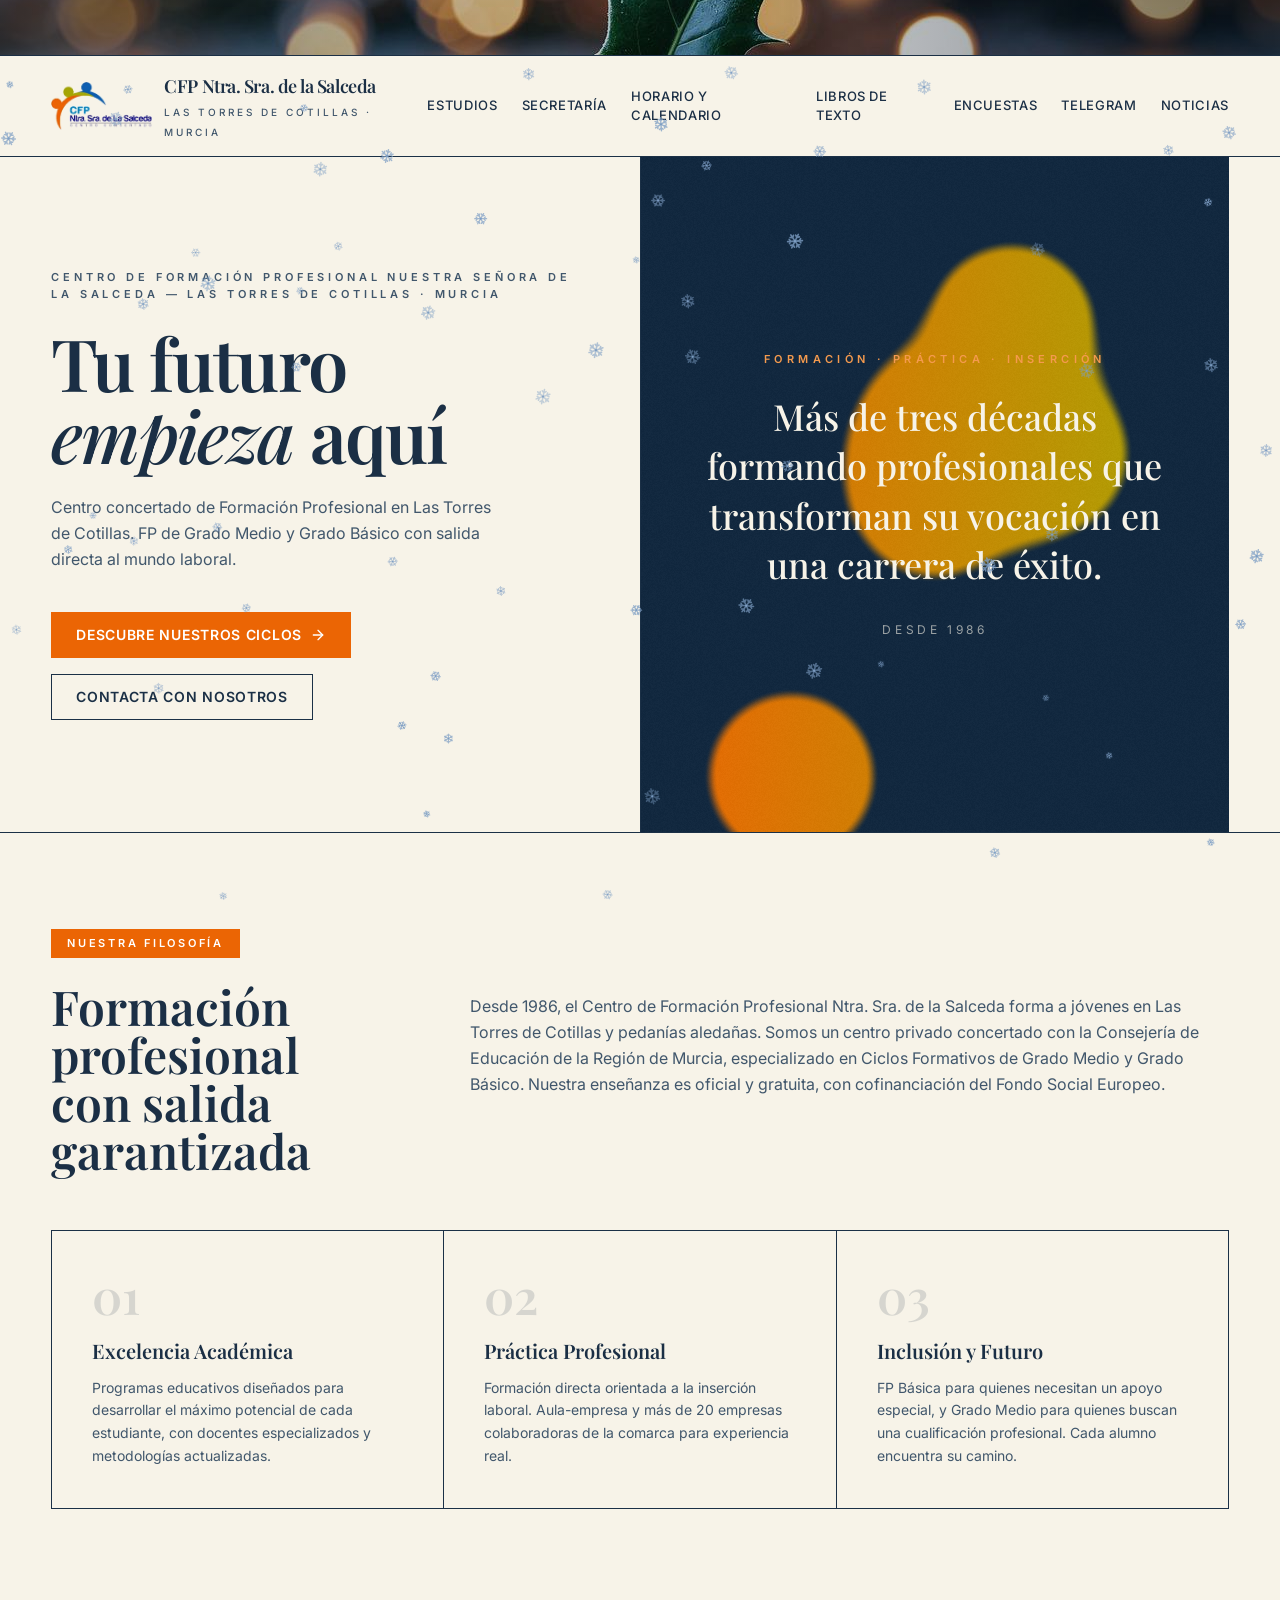
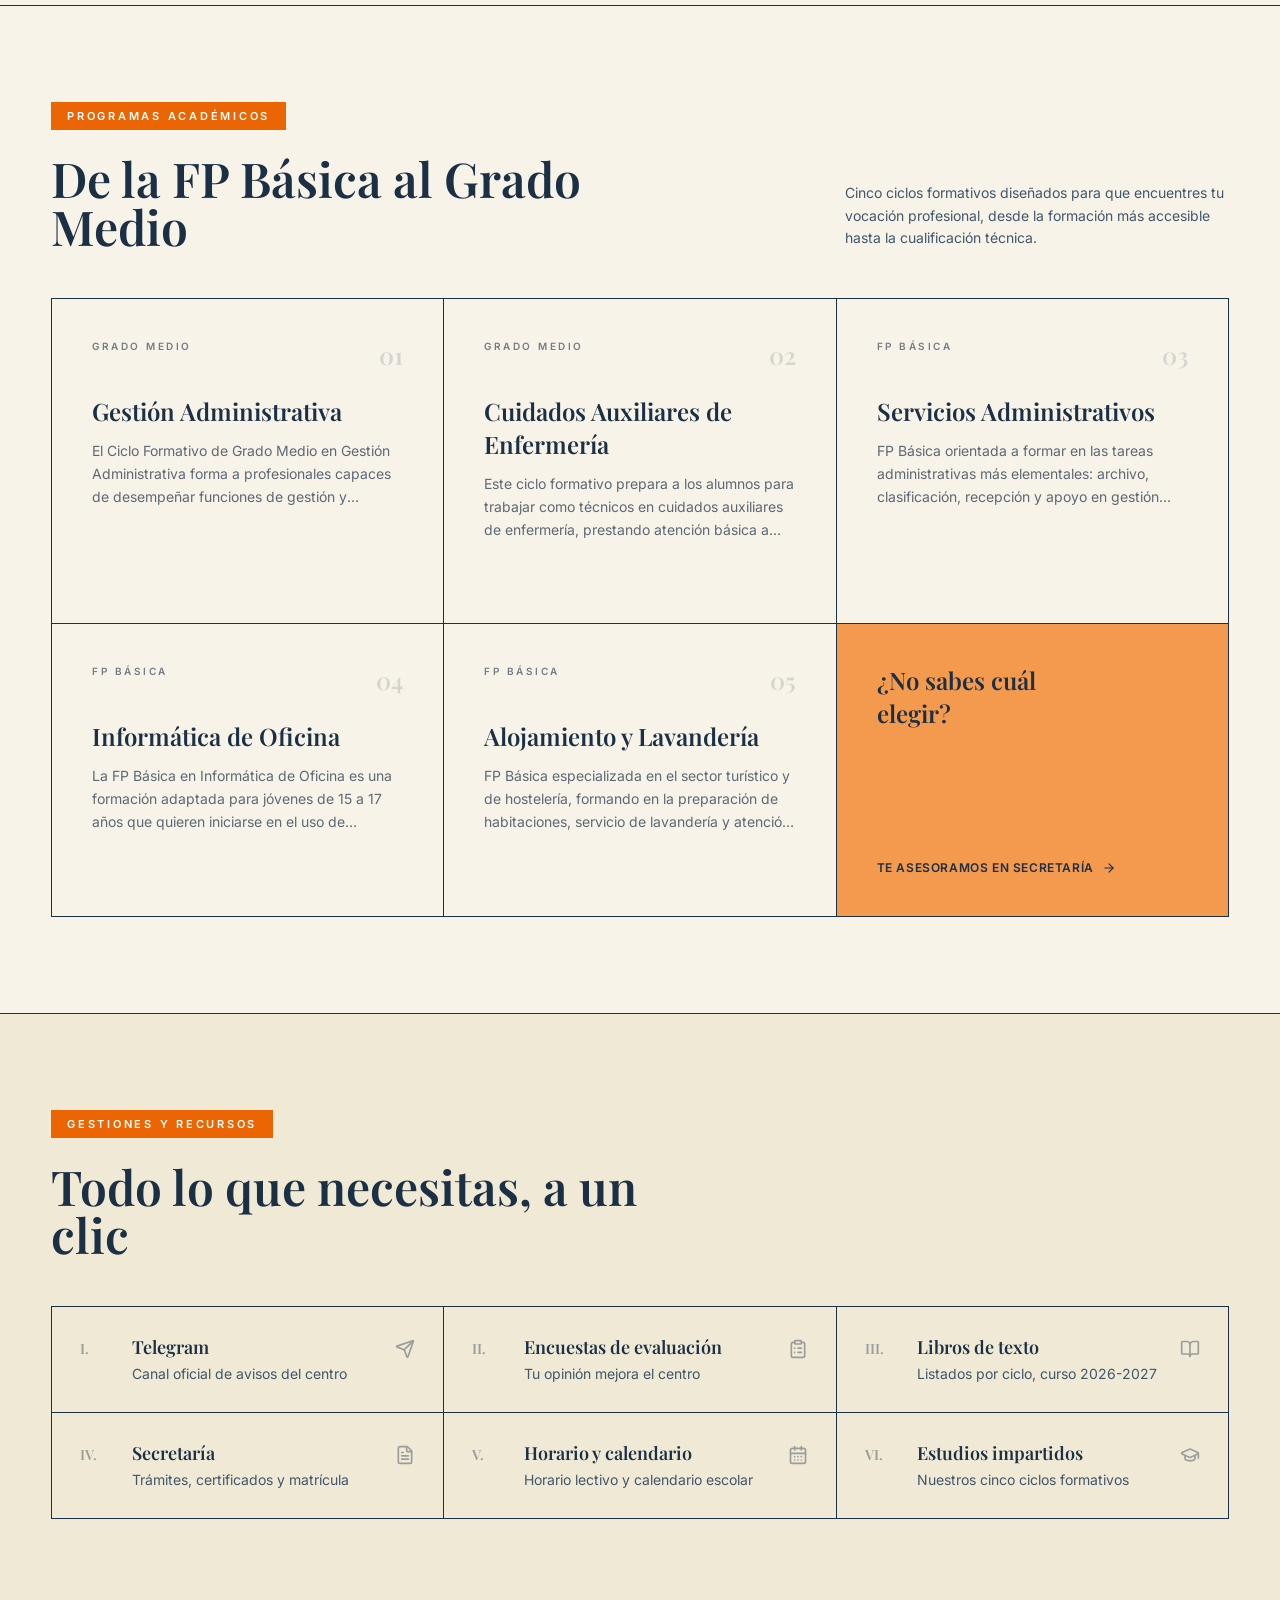
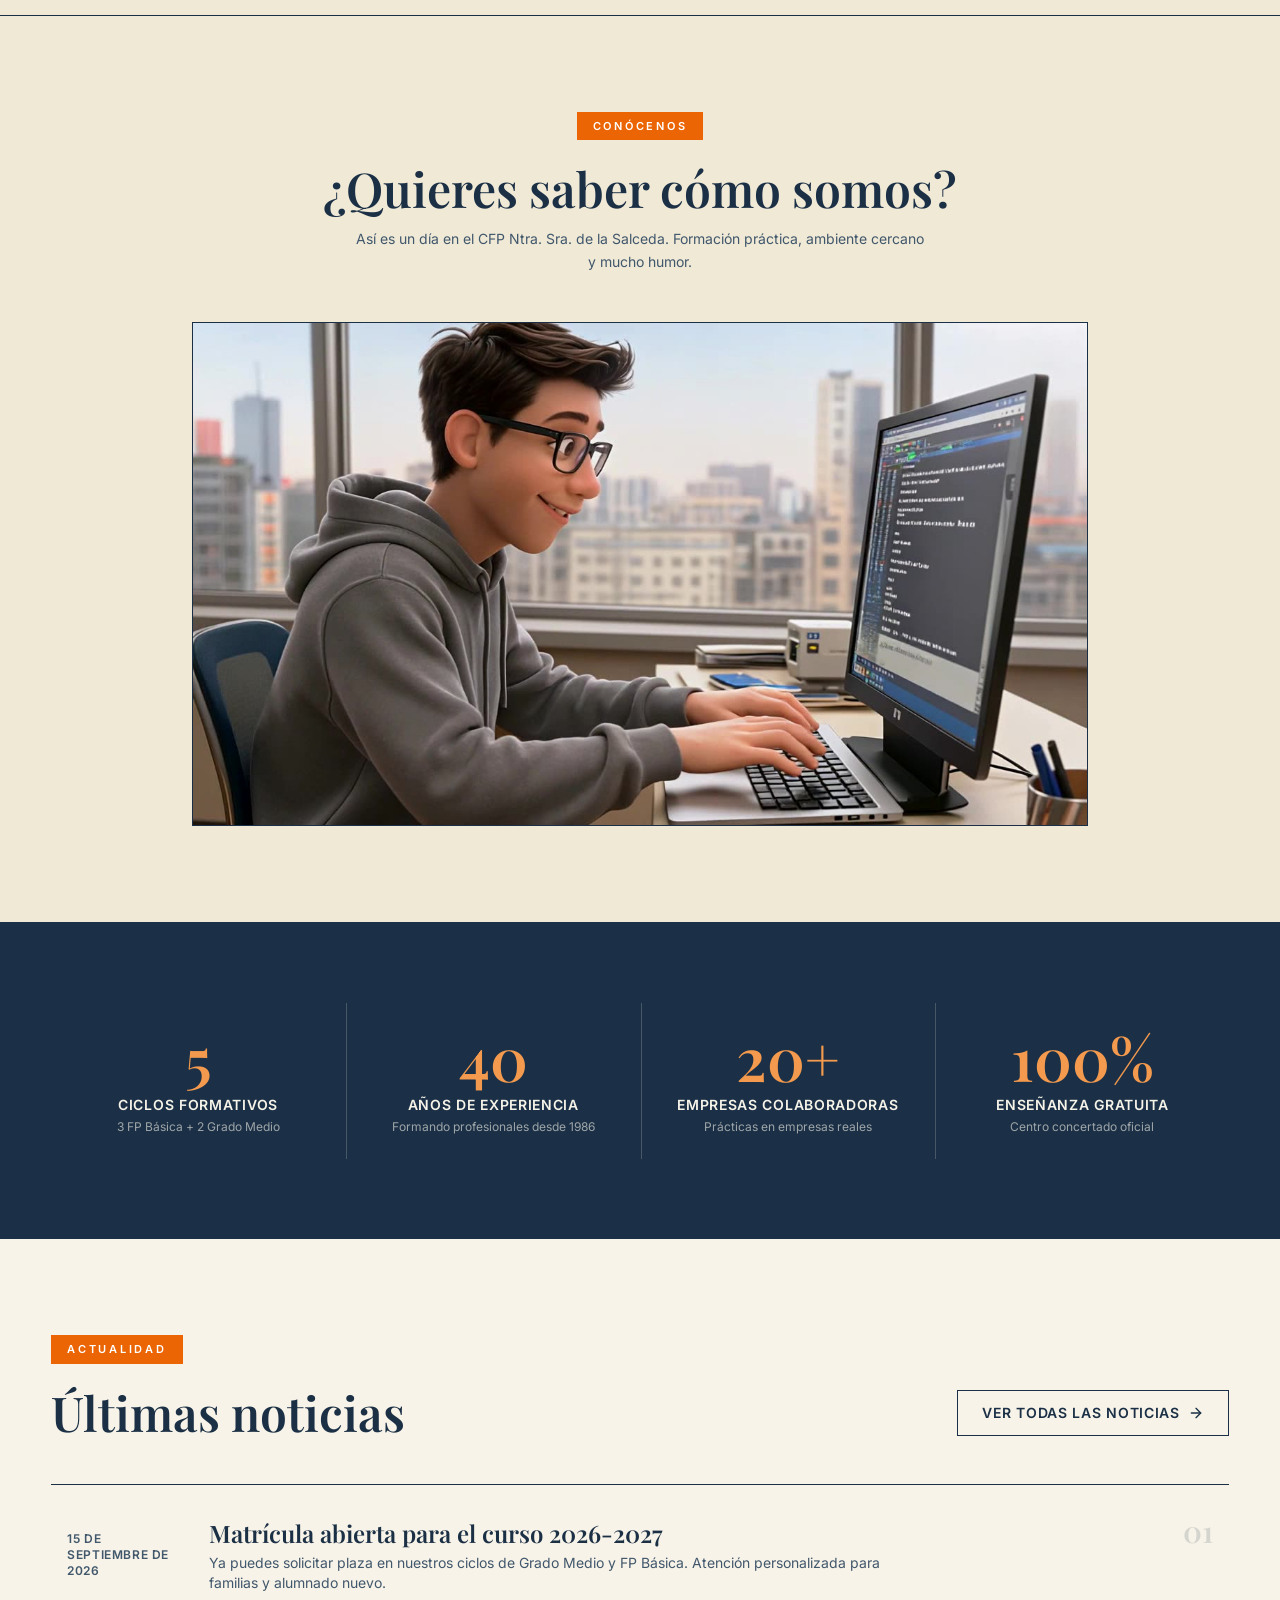
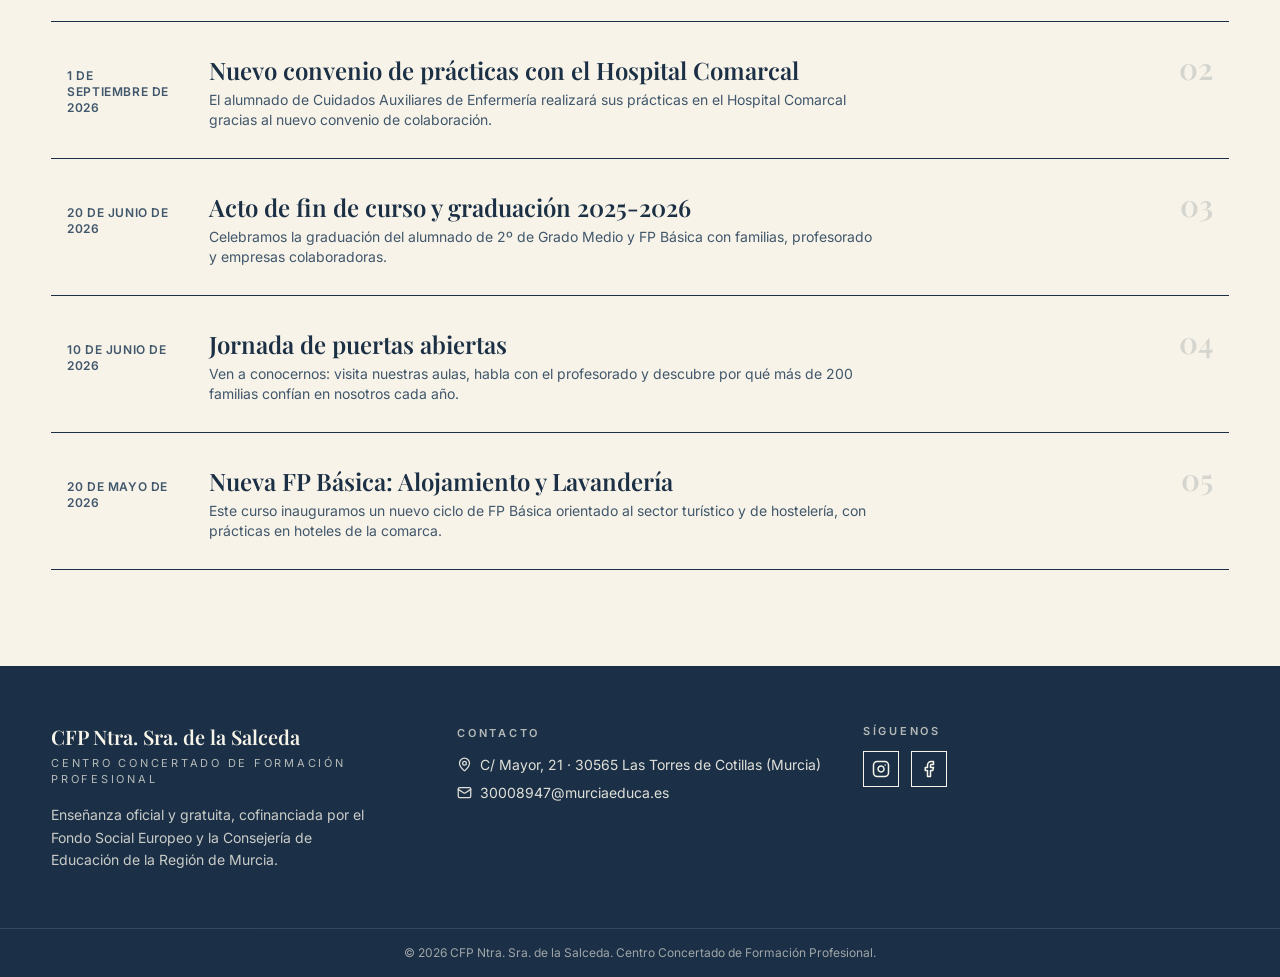
==== commit dde17bb6: "Banda estacional solo con foto (sin iconos ni texto)" ====
--- a/index.html
+++ b/index.html
@@ -19,8 +19,8 @@
       rel="stylesheet"
     />
     <title>CFP Ntra. Sra. de la Salceda — FP en Las Torres de Cotillas</title>
-    <script type="module" crossorigin src="./assets/index-CG99Xtzf.js"></script>
-    <link rel="stylesheet" crossorigin href="./assets/index-OfLADp_t.css">
+    <script type="module" crossorigin src="./assets/index-B6PmZdPR.js"></script>
+    <link rel="stylesheet" crossorigin href="./assets/index-DCRK5VPy.css">
   </head>
   <body>
     <div id="root"></div>
--- a/assets/index-DCRK5VPy.css
+++ b/assets/index-DCRK5VPy.css
@@ -0,0 +1 @@
+*,:before,:after{--tw-border-spacing-x: 0;--tw-border-spacing-y: 0;--tw-translate-x: 0;--tw-translate-y: 0;--tw-rotate: 0;--tw-skew-x: 0;--tw-skew-y: 0;--tw-scale-x: 1;--tw-scale-y: 1;--tw-pan-x: ;--tw-pan-y: ;--tw-pinch-zoom: ;--tw-scroll-snap-strictness: proximity;--tw-gradient-from-position: ;--tw-gradient-via-position: ;--tw-gradient-to-position: ;--tw-ordinal: ;--tw-slashed-zero: ;--tw-numeric-figure: ;--tw-numeric-spacing: ;--tw-numeric-fraction: ;--tw-ring-inset: ;--tw-ring-offset-width: 0px;--tw-ring-offset-color: #fff;--tw-ring-color: rgb(59 130 246 / .5);--tw-ring-offset-shadow: 0 0 #0000;--tw-ring-shadow: 0 0 #0000;--tw-shadow: 0 0 #0000;--tw-shadow-colored: 0 0 #0000;--tw-blur: ;--tw-brightness: ;--tw-contrast: ;--tw-grayscale: ;--tw-hue-rotate: ;--tw-invert: ;--tw-saturate: ;--tw-sepia: ;--tw-drop-shadow: ;--tw-backdrop-blur: ;--tw-backdrop-brightness: ;--tw-backdrop-contrast: ;--tw-backdrop-grayscale: ;--tw-backdrop-hue-rotate: ;--tw-backdrop-invert: ;--tw-backdrop-opacity: ;--tw-backdrop-saturate: ;--tw-backdrop-sepia: ;--tw-contain-size: ;--tw-contain-layout: ;--tw-contain-paint: ;--tw-contain-style: }::backdrop{--tw-border-spacing-x: 0;--tw-border-spacing-y: 0;--tw-translate-x: 0;--tw-translate-y: 0;--tw-rotate: 0;--tw-skew-x: 0;--tw-skew-y: 0;--tw-scale-x: 1;--tw-scale-y: 1;--tw-pan-x: ;--tw-pan-y: ;--tw-pinch-zoom: ;--tw-scroll-snap-strictness: proximity;--tw-gradient-from-position: ;--tw-gradient-via-position: ;--tw-gradient-to-position: ;--tw-ordinal: ;--tw-slashed-zero: ;--tw-numeric-figure: ;--tw-numeric-spacing: ;--tw-numeric-fraction: ;--tw-ring-inset: ;--tw-ring-offset-width: 0px;--tw-ring-offset-color: #fff;--tw-ring-color: rgb(59 130 246 / .5);--tw-ring-offset-shadow: 0 0 #0000;--tw-ring-shadow: 0 0 #0000;--tw-shadow: 0 0 #0000;--tw-shadow-colored: 0 0 #0000;--tw-blur: ;--tw-brightness: ;--tw-contrast: ;--tw-grayscale: ;--tw-hue-rotate: ;--tw-invert: ;--tw-saturate: ;--tw-sepia: ;--tw-drop-shadow: ;--tw-backdrop-blur: ;--tw-backdrop-brightness: ;--tw-backdrop-contrast: ;--tw-backdrop-grayscale: ;--tw-backdrop-hue-rotate: ;--tw-backdrop-invert: ;--tw-backdrop-opacity: ;--tw-backdrop-saturate: ;--tw-backdrop-sepia: ;--tw-contain-size: ;--tw-contain-layout: ;--tw-contain-paint: ;--tw-contain-style: }*,:before,:after{box-sizing:border-box;border-width:0;border-style:solid;border-color:#e5e7eb}:before,:after{--tw-content: ""}html,:host{line-height:1.5;-webkit-text-size-adjust:100%;-moz-tab-size:4;-o-tab-size:4;tab-size:4;font-family:ui-sans-serif,system-ui,sans-serif,"Apple Color Emoji","Segoe UI Emoji",Segoe UI Symbol,"Noto Color Emoji";font-feature-settings:normal;font-variation-settings:normal;-webkit-tap-highlight-color:transparent}body{margin:0;line-height:inherit}hr{height:0;color:inherit;border-top-width:1px}abbr:where([title]){-webkit-text-decoration:underline dotted;text-decoration:underline dotted}h1,h2,h3,h4,h5,h6{font-size:inherit;font-weight:inherit}a{color:inherit;text-decoration:inherit}b,strong{font-weight:bolder}code,kbd,samp,pre{font-family:ui-monospace,SFMono-Regular,Menlo,Monaco,Consolas,Liberation Mono,Courier New,monospace;font-feature-settings:normal;font-variation-settings:normal;font-size:1em}small{font-size:80%}sub,sup{font-size:75%;line-height:0;position:relative;vertical-align:baseline}sub{bottom:-.25em}sup{top:-.5em}table{text-indent:0;border-color:inherit;border-collapse:collapse}button,input,optgroup,select,textarea{font-family:inherit;font-feature-settings:inherit;font-variation-settings:inherit;font-size:100%;font-weight:inherit;line-height:inherit;letter-spacing:inherit;color:inherit;margin:0;padding:0}button,select{text-transform:none}button,input:where([type=button]),input:where([type=reset]),input:where([type=submit]){-webkit-appearance:button;background-color:transparent;background-image:none}:-moz-focusring{outline:auto}:-moz-ui-invalid{box-shadow:none}progress{vertical-align:baseline}::-webkit-inner-spin-button,::-webkit-outer-spin-button{height:auto}[type=search]{-webkit-appearance:textfield;outline-offset:-2px}::-webkit-search-decoration{-webkit-appearance:none}::-webkit-file-upload-button{-webkit-appearance:button;font:inherit}summary{display:list-item}blockquote,dl,dd,h1,h2,h3,h4,h5,h6,hr,figure,p,pre{margin:0}fieldset{margin:0;padding:0}legend{padding:0}ol,ul,menu{list-style:none;margin:0;padding:0}dialog{padding:0}textarea{resize:vertical}input::-moz-placeholder,textarea::-moz-placeholder{opacity:1;color:#9ca3af}input::placeholder,textarea::placeholder{opacity:1;color:#9ca3af}button,[role=button]{cursor:pointer}:disabled{cursor:default}img,svg,video,canvas,audio,iframe,embed,object{display:block;vertical-align:middle}img,video{max-width:100%;height:auto}[hidden]:where(:not([hidden=until-found])){display:none}:root{--cream: #f7f3e8;--cream-soft: #efe9d6;--ink: #1b2f45;--ink-deep: #12283f;--orange: #eb6504;--gold: #f49a4e;--background: 45 42% 94%;--foreground: 210 44% 19%;--card: 45 42% 94%;--card-foreground: 255 6% 14%;--popover: 45 42% 94%;--popover-foreground: 255 6% 14%;--primary: 210 44% 19%;--primary-foreground: 45 42% 94%;--secondary: 44 34% 89%;--secondary-foreground: 255 6% 14%;--muted: 44 30% 87%;--muted-foreground: 210 25% 34%;--accent: 25 96% 46%;--accent-foreground: 0 0% 100%;--destructive: 0 84.2% 60.2%;--destructive-foreground: 0 0% 98%;--border: 210 44% 19%;--input: 210 44% 19%;--ring: 25 96% 46%;--radius: 0px;--sidebar-background: 45 42% 94%;--sidebar-foreground: 210 44% 19%;--sidebar-primary: 210 44% 19%;--sidebar-primary-foreground: 45 42% 94%;--sidebar-accent: 44 34% 89%;--sidebar-accent-foreground: 210 44% 19%;--sidebar-border: 210 44% 19%;--sidebar-ring: 25 96% 46%}*{border-color:hsl(var(--border))}html{scroll-behavior:smooth}body{background-color:var(--cream);color:var(--ink);font-family:Inter,system-ui,-apple-system,sans-serif;-webkit-font-smoothing:antialiased}h1,h2,h3,.font-display{font-family:Playfair Display,Georgia,serif}::-moz-selection{background:var(--orange);color:#fff}::selection{background:var(--orange);color:#fff}.section-badge{display:inline-block;--tw-bg-opacity: 1;background-color:rgb(235 101 4 / var(--tw-bg-opacity, 1));padding:.375rem 1rem;font-size:11px;font-weight:600;text-transform:uppercase;letter-spacing:.25em;--tw-text-opacity: 1;color:rgb(255 255 255 / var(--tw-text-opacity, 1))}.btn-primary{display:inline-flex;align-items:center;gap:.5rem;border-width:1px;--tw-border-opacity: 1;border-color:rgb(235 101 4 / var(--tw-border-opacity, 1));--tw-bg-opacity: 1;background-color:rgb(235 101 4 / var(--tw-bg-opacity, 1));padding:.75rem 1.5rem;font-size:.875rem;line-height:1.25rem;font-weight:600;text-transform:uppercase;letter-spacing:.05em;--tw-text-opacity: 1;color:rgb(255 255 255 / var(--tw-text-opacity, 1));transition-property:color,background-color,border-color,text-decoration-color,fill,stroke;transition-timing-function:cubic-bezier(.4,0,.2,1);transition-duration:.15s}.btn-primary:hover{background-color:transparent;--tw-text-opacity: 1;color:rgb(235 101 4 / var(--tw-text-opacity, 1))}.btn-outline{display:inline-flex;align-items:center;gap:.5rem;border-width:1px;border-color:hsl(var(--primary));background-color:transparent;padding:.75rem 1.5rem;font-size:.875rem;line-height:1.25rem;font-weight:600;text-transform:uppercase;letter-spacing:.05em;color:hsl(var(--primary));transition-property:color,background-color,border-color,text-decoration-color,fill,stroke;transition-timing-function:cubic-bezier(.4,0,.2,1);transition-duration:.15s}.btn-outline:hover{background-color:hsl(var(--primary));color:hsl(var(--primary-foreground))}.btn-outline-cream{display:inline-flex;align-items:center;gap:.5rem;border-width:1px;--tw-border-opacity: 1;border-color:rgb(247 243 232 / var(--tw-border-opacity, 1));background-color:transparent;padding:.75rem 1.5rem;font-size:.875rem;line-height:1.25rem;font-weight:600;text-transform:uppercase;letter-spacing:.05em;--tw-text-opacity: 1;color:rgb(247 243 232 / var(--tw-text-opacity, 1));transition-property:color,background-color,border-color,text-decoration-color,fill,stroke;transition-timing-function:cubic-bezier(.4,0,.2,1);transition-duration:.15s}.btn-outline-cream:hover{--tw-bg-opacity: 1;background-color:rgb(247 243 232 / var(--tw-bg-opacity, 1));--tw-text-opacity: 1;color:rgb(27 47 69 / var(--tw-text-opacity, 1))}.reveal{opacity:0;transform:translateY(28px);transition:opacity .7s cubic-bezier(.22,1,.36,1),transform .7s cubic-bezier(.22,1,.36,1)}.reveal.is-visible{opacity:1;transform:translateY(0)}@media(prefers-reduced-motion:reduce){.reveal{opacity:1;transform:none;transition:none}}.sr-only{position:absolute;width:1px;height:1px;padding:0;margin:-1px;overflow:hidden;clip:rect(0,0,0,0);white-space:nowrap;border-width:0}.pointer-events-none{pointer-events:none}.visible{visibility:visible}.invisible{visibility:hidden}.fixed{position:fixed}.absolute{position:absolute}.relative{position:relative}.sticky{position:sticky}.inset-0{inset:0}.inset-x-0{left:0;right:0}.inset-y-0{top:0;bottom:0}.-bottom-12{bottom:-3rem}.-left-12{left:-3rem}.-right-12{right:-3rem}.-top-12{top:-3rem}.bottom-0{bottom:0}.left-0{left:0}.left-1\/2{left:50%}.left-2{left:.5rem}.left-\[50\%\]{left:50%}.right-0{right:0}.right-1{right:.25rem}.right-2{right:.5rem}.right-3{right:.75rem}.right-4{right:1rem}.top-0{top:0}.top-1\.5{top:.375rem}.top-1\/2{top:50%}.top-3\.5{top:.875rem}.top-4{top:1rem}.top-\[1px\]{top:1px}.top-\[50\%\]{top:50%}.top-\[60\%\]{top:60%}.top-full{top:100%}.isolate{isolation:isolate}.z-10{z-index:10}.z-20{z-index:20}.z-50{z-index:50}.z-\[1\]{z-index:1}.z-\[70\]{z-index:70}.order-first{order:-9999}.order-last{order:9999}.col-start-2{grid-column-start:2}.row-span-2{grid-row:span 2 / span 2}.row-start-1{grid-row-start:1}.\!m-0{margin:0!important}.-mx-1{margin-left:-.25rem;margin-right:-.25rem}.-mx-3{margin-left:-.75rem;margin-right:-.75rem}.-my-2{margin-top:-.5rem;margin-bottom:-.5rem}.mx-2{margin-left:.5rem;margin-right:.5rem}.mx-3\.5{margin-left:.875rem;margin-right:.875rem}.mx-auto{margin-left:auto;margin-right:auto}.my-0{margin-top:0;margin-bottom:0}.my-0\.5{margin-top:.125rem;margin-bottom:.125rem}.my-1{margin-top:.25rem;margin-bottom:.25rem}.-ml-4{margin-left:-1rem}.-mt-4{margin-top:-1rem}.mb-10{margin-bottom:2.5rem}.mb-2{margin-bottom:.5rem}.mb-3{margin-bottom:.75rem}.ml-1{margin-left:.25rem}.ml-4{margin-left:1rem}.ml-auto{margin-left:auto}.mt-0\.5{margin-top:.125rem}.mt-1{margin-top:.25rem}.mt-1\.5{margin-top:.375rem}.mt-10{margin-top:2.5rem}.mt-12{margin-top:3rem}.mt-14{margin-top:3.5rem}.mt-2{margin-top:.5rem}.mt-3{margin-top:.75rem}.mt-4{margin-top:1rem}.mt-5{margin-top:1.25rem}.mt-6{margin-top:1.5rem}.mt-8{margin-top:2rem}.mt-auto{margin-top:auto}.line-clamp-1{overflow:hidden;display:-webkit-box;-webkit-box-orient:vertical;-webkit-line-clamp:1}.line-clamp-2{overflow:hidden;display:-webkit-box;-webkit-box-orient:vertical;-webkit-line-clamp:2}.line-clamp-3{overflow:hidden;display:-webkit-box;-webkit-box-orient:vertical;-webkit-line-clamp:3}.block{display:block}.flex{display:flex}.inline-flex{display:inline-flex}.table{display:table}.table-caption{display:table-caption}.table-cell{display:table-cell}.table-row{display:table-row}.grid{display:grid}.hidden{display:none}.aspect-square{aspect-ratio:1 / 1}.aspect-video{aspect-ratio:16 / 9}.size-10{width:2.5rem;height:2.5rem}.size-2{width:.5rem;height:.5rem}.size-2\.5{width:.625rem;height:.625rem}.size-3{width:.75rem;height:.75rem}.size-3\.5{width:.875rem;height:.875rem}.size-4{width:1rem;height:1rem}.size-6{width:1.5rem;height:1.5rem}.size-7{width:1.75rem;height:1.75rem}.size-8{width:2rem;height:2rem}.size-9{width:2.25rem;height:2.25rem}.size-auto{width:auto;height:auto}.size-full{width:100%;height:100%}.h-1\.5{height:.375rem}.h-10{height:2.5rem}.h-11{height:2.75rem}.h-12{height:3rem}.h-2{height:.5rem}.h-2\.5{height:.625rem}.h-20{height:5rem}.h-4{height:1rem}.h-5{height:1.25rem}.h-6{height:1.5rem}.h-7{height:1.75rem}.h-8{height:2rem}.h-9{height:2.25rem}.h-\[1\.15rem\]{height:1.15rem}.h-\[calc\(100\%-1px\)\]{height:calc(100% - 1px)}.h-\[var\(--radix-navigation-menu-viewport-height\)\]{height:var(--radix-navigation-menu-viewport-height)}.h-\[var\(--radix-select-trigger-height\)\]{height:var(--radix-select-trigger-height)}.h-auto{height:auto}.h-full{height:100%}.h-px{height:1px}.h-svh{height:100svh}.max-h-\[300px\]{max-height:300px}.min-h-0{min-height:0px}.min-h-16{min-height:4rem}.min-h-4{min-height:1rem}.min-h-screen{min-height:100vh}.min-h-svh{min-height:100svh}.w-0{width:0px}.w-1{width:.25rem}.w-2{width:.5rem}.w-2\.5{width:.625rem}.w-3{width:.75rem}.w-3\/4{width:75%}.w-32{width:8rem}.w-4{width:1rem}.w-5{width:1.25rem}.w-64{width:16rem}.w-72{width:18rem}.w-8{width:2rem}.w-9{width:2.25rem}.w-\[100px\]{width:100px}.w-auto{width:auto}.w-fit{width:-moz-fit-content;width:fit-content}.w-full{width:100%}.w-max{width:-moz-max-content;width:max-content}.w-px{width:1px}.min-w-0{min-width:0px}.min-w-10{min-width:2.5rem}.min-w-5{min-width:1.25rem}.min-w-8{min-width:2rem}.min-w-9{min-width:2.25rem}.min-w-\[12rem\]{min-width:12rem}.min-w-\[8rem\]{min-width:8rem}.min-w-\[var\(--radix-select-trigger-width\)\]{min-width:var(--radix-select-trigger-width)}.max-w-2xl{max-width:42rem}.max-w-3xl{max-width:48rem}.max-w-4xl{max-width:56rem}.max-w-7xl{max-width:80rem}.max-w-\[calc\(100\%-2rem\)\]{max-width:calc(100% - 2rem)}.max-w-max{max-width:-moz-max-content;max-width:max-content}.max-w-md{max-width:28rem}.max-w-sm{max-width:24rem}.max-w-xl{max-width:36rem}.max-w-xs{max-width:20rem}.flex-1{flex:1 1 0%}.shrink-0{flex-shrink:0}.grow{flex-grow:1}.grow-0{flex-grow:0}.basis-full{flex-basis:100%}.caption-bottom{caption-side:bottom}.border-collapse{border-collapse:collapse}.-translate-x-1\/2{--tw-translate-x: -50%;transform:translate(var(--tw-translate-x),var(--tw-translate-y)) rotate(var(--tw-rotate)) skew(var(--tw-skew-x)) skewY(var(--tw-skew-y)) scaleX(var(--tw-scale-x)) scaleY(var(--tw-scale-y))}.-translate-x-px{--tw-translate-x: -1px;transform:translate(var(--tw-translate-x),var(--tw-translate-y)) rotate(var(--tw-rotate)) skew(var(--tw-skew-x)) skewY(var(--tw-skew-y)) scaleX(var(--tw-scale-x)) scaleY(var(--tw-scale-y))}.-translate-y-1\/2{--tw-translate-y: -50%;transform:translate(var(--tw-translate-x),var(--tw-translate-y)) rotate(var(--tw-rotate)) skew(var(--tw-skew-x)) skewY(var(--tw-skew-y)) scaleX(var(--tw-scale-x)) scaleY(var(--tw-scale-y))}.translate-x-\[-50\%\]{--tw-translate-x: -50%;transform:translate(var(--tw-translate-x),var(--tw-translate-y)) rotate(var(--tw-rotate)) skew(var(--tw-skew-x)) skewY(var(--tw-skew-y)) scaleX(var(--tw-scale-x)) scaleY(var(--tw-scale-y))}.translate-x-px{--tw-translate-x: 1px;transform:translate(var(--tw-translate-x),var(--tw-translate-y)) rotate(var(--tw-rotate)) skew(var(--tw-skew-x)) skewY(var(--tw-skew-y)) scaleX(var(--tw-scale-x)) scaleY(var(--tw-scale-y))}.translate-y-0\.5{--tw-translate-y: .125rem;transform:translate(var(--tw-translate-x),var(--tw-translate-y)) rotate(var(--tw-rotate)) skew(var(--tw-skew-x)) skewY(var(--tw-skew-y)) scaleX(var(--tw-scale-x)) scaleY(var(--tw-scale-y))}.translate-y-\[-50\%\]{--tw-translate-y: -50%;transform:translate(var(--tw-translate-x),var(--tw-translate-y)) rotate(var(--tw-rotate)) skew(var(--tw-skew-x)) skewY(var(--tw-skew-y)) scaleX(var(--tw-scale-x)) scaleY(var(--tw-scale-y))}.translate-y-\[calc\(-50\%_-_2px\)\]{--tw-translate-y: calc(-50% - 2px) ;transform:translate(var(--tw-translate-x),var(--tw-translate-y)) rotate(var(--tw-rotate)) skew(var(--tw-skew-x)) skewY(var(--tw-skew-y)) scaleX(var(--tw-scale-x)) scaleY(var(--tw-scale-y))}.rotate-45{--tw-rotate: 45deg;transform:translate(var(--tw-translate-x),var(--tw-translate-y)) rotate(var(--tw-rotate)) skew(var(--tw-skew-x)) skewY(var(--tw-skew-y)) scaleX(var(--tw-scale-x)) scaleY(var(--tw-scale-y))}.rotate-90{--tw-rotate: 90deg;transform:translate(var(--tw-translate-x),var(--tw-translate-y)) rotate(var(--tw-rotate)) skew(var(--tw-skew-x)) skewY(var(--tw-skew-y)) scaleX(var(--tw-scale-x)) scaleY(var(--tw-scale-y))}.transform{transform:translate(var(--tw-translate-x),var(--tw-translate-y)) rotate(var(--tw-rotate)) skew(var(--tw-skew-x)) skewY(var(--tw-skew-y)) scaleX(var(--tw-scale-x)) scaleY(var(--tw-scale-y))}@keyframes caret-blink{0%,70%,to{opacity:1}20%,50%{opacity:0}}.animate-caret-blink{animation:caret-blink 1.25s ease-out infinite}@keyframes pulse{50%{opacity:.5}}.animate-pulse{animation:pulse 2s cubic-bezier(.4,0,.6,1) infinite}@keyframes spin{to{transform:rotate(360deg)}}.animate-spin{animation:spin 1s linear infinite}.cursor-default{cursor:default}.cursor-pointer{cursor:pointer}.cursor-text{cursor:text}.touch-none{touch-action:none}.select-none{-webkit-user-select:none;-moz-user-select:none;user-select:none}.resize-none{resize:none}.resize{resize:both}.scroll-my-1{scroll-margin-top:.25rem;scroll-margin-bottom:.25rem}.scroll-mt-24{scroll-margin-top:6rem}.scroll-py-1{scroll-padding-top:.25rem;scroll-padding-bottom:.25rem}.list-disc{list-style-type:disc}.list-none{list-style-type:none}.auto-rows-min{grid-auto-rows:min-content}.grid-cols-\[0_1fr\]{grid-template-columns:0 1fr}.grid-rows-\[auto_auto\]{grid-template-rows:auto auto}.flex-row{flex-direction:row}.flex-col{flex-direction:column}.flex-col-reverse{flex-direction:column-reverse}.flex-wrap{flex-wrap:wrap}.place-content-center{place-content:center}.items-start{align-items:flex-start}.items-end{align-items:flex-end}.items-center{align-items:center}.items-baseline{align-items:baseline}.items-stretch{align-items:stretch}.justify-start{justify-content:flex-start}.justify-center{justify-content:center}.justify-between{justify-content:space-between}.justify-items-start{justify-items:start}.gap-0{gap:0px}.gap-0\.5{gap:.125rem}.gap-1{gap:.25rem}.gap-1\.5{gap:.375rem}.gap-10{gap:2.5rem}.gap-2{gap:.5rem}.gap-2\.5{gap:.625rem}.gap-3{gap:.75rem}.gap-4{gap:1rem}.gap-5{gap:1.25rem}.gap-6{gap:1.5rem}.gap-7{gap:1.75rem}.gap-8{gap:2rem}.gap-\[--spacing\(var\(--gap\)\)\]{gap:var(--spacing(var(--gap)))}.gap-px{gap:1px}.gap-y-0\.5{row-gap:.125rem}.space-y-2>:not([hidden])~:not([hidden]){--tw-space-y-reverse: 0;margin-top:calc(.5rem * calc(1 - var(--tw-space-y-reverse)));margin-bottom:calc(.5rem * var(--tw-space-y-reverse))}.space-y-4>:not([hidden])~:not([hidden]){--tw-space-y-reverse: 0;margin-top:calc(1rem * calc(1 - var(--tw-space-y-reverse)));margin-bottom:calc(1rem * var(--tw-space-y-reverse))}.space-y-5>:not([hidden])~:not([hidden]){--tw-space-y-reverse: 0;margin-top:calc(1.25rem * calc(1 - var(--tw-space-y-reverse)));margin-bottom:calc(1.25rem * var(--tw-space-y-reverse))}.space-y-px>:not([hidden])~:not([hidden]){--tw-space-y-reverse: 0;margin-top:calc(1px * calc(1 - var(--tw-space-y-reverse)));margin-bottom:calc(1px * var(--tw-space-y-reverse))}.divide-y>:not([hidden])~:not([hidden]){--tw-divide-y-reverse: 0;border-top-width:calc(1px * calc(1 - var(--tw-divide-y-reverse)));border-bottom-width:calc(1px * var(--tw-divide-y-reverse))}.divide-\[\#f7f3e8\]\/15>:not([hidden])~:not([hidden]){border-color:#f7f3e826}.divide-primary\/15>:not([hidden])~:not([hidden]){border-color:hsl(var(--primary) / .15)}.divide-primary\/20>:not([hidden])~:not([hidden]){border-color:hsl(var(--primary) / .2)}.self-start{align-self:flex-start}.self-stretch{align-self:stretch}.justify-self-end{justify-self:end}.overflow-auto{overflow:auto}.overflow-hidden{overflow:hidden}.overflow-x-auto{overflow-x:auto}.overflow-y-auto{overflow-y:auto}.overflow-x-hidden{overflow-x:hidden}.whitespace-nowrap{white-space:nowrap}.text-balance{text-wrap:balance}.break-words{overflow-wrap:break-word}.rounded-\[2px\]{border-radius:2px}.rounded-\[4px\]{border-radius:4px}.rounded-\[calc\(var\(--radius\)-5px\)\]{border-radius:calc(var(--radius) - 5px)}.rounded-\[inherit\]{border-radius:inherit}.rounded-full{border-radius:9999px}.rounded-lg{border-radius:var(--radius)}.rounded-md{border-radius:calc(var(--radius) - 2px)}.rounded-none{border-radius:0}.rounded-sm{border-radius:calc(var(--radius) - 4px)}.rounded-xl{border-radius:calc(var(--radius) + 4px)}.rounded-xs{border-radius:calc(var(--radius) - 6px)}.rounded-l-md{border-top-left-radius:calc(var(--radius) - 2px);border-bottom-left-radius:calc(var(--radius) - 2px)}.rounded-r-md{border-top-right-radius:calc(var(--radius) - 2px);border-bottom-right-radius:calc(var(--radius) - 2px)}.rounded-tl-sm{border-top-left-radius:calc(var(--radius) - 4px)}.border{border-width:1px}.border-0{border-width:0px}.border-\[1\.5px\]{border-width:1.5px}.border-y{border-top-width:1px;border-bottom-width:1px}.border-b{border-bottom-width:1px}.border-l{border-left-width:1px}.border-l-2{border-left-width:2px}.border-r{border-right-width:1px}.border-t{border-top-width:1px}.border-t-0{border-top-width:0px}.border-dashed{border-style:dashed}.border-\[\#eb6504\]{--tw-border-opacity: 1;border-color:rgb(235 101 4 / var(--tw-border-opacity, 1))}.border-\[\#f7f3e8\]\/20{border-color:#f7f3e833}.border-\[\#f7f3e8\]\/30{border-color:#f7f3e84d}.border-border{border-color:hsl(var(--border))}.border-border\/50{border-color:hsl(var(--border) / .5)}.border-current{border-color:currentColor}.border-input{border-color:hsl(var(--input))}.border-primary{border-color:hsl(var(--primary))}.border-primary\/20{border-color:hsl(var(--primary) / .2)}.border-primary\/30{border-color:hsl(var(--primary) / .3)}.border-sidebar-border{border-color:hsl(var(--sidebar-border))}.border-transparent{border-color:transparent}.border-l-transparent{border-left-color:transparent}.border-t-transparent{border-top-color:transparent}.bg-\[\#12283f\]{--tw-bg-opacity: 1;background-color:rgb(18 40 63 / var(--tw-bg-opacity, 1))}.bg-\[\#efe9d6\]{--tw-bg-opacity: 1;background-color:rgb(239 233 214 / var(--tw-bg-opacity, 1))}.bg-\[\#f49a4e\]{--tw-bg-opacity: 1;background-color:rgb(244 154 78 / var(--tw-bg-opacity, 1))}.bg-\[\#f7f3e8\]{--tw-bg-opacity: 1;background-color:rgb(247 243 232 / var(--tw-bg-opacity, 1))}.bg-\[\#f7f3e8\]\/95{background-color:#f7f3e8f2}.bg-accent{background-color:hsl(var(--accent))}.bg-background{background-color:hsl(var(--background))}.bg-black\/50{background-color:#00000080}.bg-border{background-color:hsl(var(--border))}.bg-card{background-color:hsl(var(--card))}.bg-destructive{--tw-bg-opacity: 1;background-color:hsl(var(--destructive) / var(--tw-bg-opacity, 1))}.bg-foreground{background-color:hsl(var(--foreground))}.bg-input{background-color:hsl(var(--input))}.bg-muted{background-color:hsl(var(--muted))}.bg-muted\/50{background-color:hsl(var(--muted) / .5)}.bg-popover{background-color:hsl(var(--popover))}.bg-primary{background-color:hsl(var(--primary))}.bg-primary\/10{background-color:hsl(var(--primary) / .1)}.bg-primary\/20{background-color:hsl(var(--primary) / .2)}.bg-secondary{background-color:hsl(var(--secondary))}.bg-sidebar{background-color:hsl(var(--sidebar-background))}.bg-sidebar-border{background-color:hsl(var(--sidebar-border))}.bg-transparent{background-color:transparent}.bg-white{--tw-bg-opacity: 1;background-color:rgb(255 255 255 / var(--tw-bg-opacity, 1))}.fill-current{fill:currentColor}.fill-foreground{fill:hsl(var(--foreground))}.fill-primary{fill:hsl(var(--primary))}.object-cover{-o-object-fit:cover;object-fit:cover}.p-0{padding:0}.p-1{padding:.25rem}.p-10{padding:2.5rem}.p-2{padding:.5rem}.p-2\.5{padding:.625rem}.p-3{padding:.75rem}.p-4{padding:1rem}.p-6{padding:1.5rem}.p-7{padding:1.75rem}.p-8{padding:2rem}.p-\[3px\]{padding:3px}.p-px{padding:1px}.px-1{padding-left:.25rem;padding-right:.25rem}.px-1\.5{padding-left:.375rem;padding-right:.375rem}.px-12{padding-left:3rem;padding-right:3rem}.px-2{padding-left:.5rem;padding-right:.5rem}.px-2\.5{padding-left:.625rem;padding-right:.625rem}.px-3{padding-left:.75rem;padding-right:.75rem}.px-4{padding-left:1rem;padding-right:1rem}.px-6{padding-left:1.5rem;padding-right:1.5rem}.px-\[4vw\]{padding-left:4vw;padding-right:4vw}.py-0\.5{padding-top:.125rem;padding-bottom:.125rem}.py-1{padding-top:.25rem;padding-bottom:.25rem}.py-1\.5{padding-top:.375rem;padding-bottom:.375rem}.py-10{padding-top:2.5rem;padding-bottom:2.5rem}.py-14{padding-top:3.5rem;padding-bottom:3.5rem}.py-16{padding-top:4rem;padding-bottom:4rem}.py-2{padding-top:.5rem;padding-bottom:.5rem}.py-28{padding-top:7rem;padding-bottom:7rem}.py-3{padding-top:.75rem;padding-bottom:.75rem}.py-3\.5{padding-top:.875rem;padding-bottom:.875rem}.py-4{padding-top:1rem;padding-bottom:1rem}.py-5{padding-top:1.25rem;padding-bottom:1.25rem}.py-6{padding-top:1.5rem;padding-bottom:1.5rem}.py-7{padding-top:1.75rem;padding-bottom:1.75rem}.py-8{padding-top:2rem;padding-bottom:2rem}.pb-16{padding-bottom:4rem}.pb-3{padding-bottom:.75rem}.pb-4{padding-bottom:1rem}.pl-2{padding-left:.5rem}.pl-3{padding-left:.75rem}.pl-4{padding-left:1rem}.pl-6{padding-left:1.5rem}.pl-8{padding-left:2rem}.pr-1{padding-right:.25rem}.pr-2{padding-right:.5rem}.pr-2\.5{padding-right:.625rem}.pr-3{padding-right:.75rem}.pr-8{padding-right:2rem}.pt-0{padding-top:0}.pt-0\.5{padding-top:.125rem}.pt-1{padding-top:.25rem}.pt-3{padding-top:.75rem}.pt-4{padding-top:1rem}.pt-6{padding-top:1.5rem}.text-left{text-align:left}.text-center{text-align:center}.align-middle{vertical-align:middle}.font-mono{font-family:ui-monospace,SFMono-Regular,Menlo,Monaco,Consolas,Liberation Mono,Courier New,monospace}.font-sans{font-family:ui-sans-serif,system-ui,sans-serif,"Apple Color Emoji","Segoe UI Emoji",Segoe UI Symbol,"Noto Color Emoji"}.text-2xl{font-size:1.5rem;line-height:2rem}.text-3xl{font-size:1.875rem;line-height:2.25rem}.text-4xl{font-size:2.25rem;line-height:2.5rem}.text-5xl{font-size:3rem;line-height:1}.text-6xl{font-size:3.75rem;line-height:1}.text-\[0\.8rem\]{font-size:.8rem}.text-\[10px\]{font-size:10px}.text-\[11px\]{font-size:11px}.text-\[13px\]{font-size:13px}.text-base{font-size:1rem;line-height:1.5rem}.text-lg{font-size:1.125rem;line-height:1.75rem}.text-sm{font-size:.875rem;line-height:1.25rem}.text-sm\/relaxed{font-size:.875rem;line-height:1.625}.text-xl{font-size:1.25rem;line-height:1.75rem}.text-xs{font-size:.75rem;line-height:1rem}.font-medium{font-weight:500}.font-normal{font-weight:400}.font-semibold{font-weight:600}.uppercase{text-transform:uppercase}.italic{font-style:italic}.tabular-nums{--tw-numeric-spacing: tabular-nums;font-variant-numeric:var(--tw-ordinal) var(--tw-slashed-zero) var(--tw-numeric-figure) var(--tw-numeric-spacing) var(--tw-numeric-fraction)}.leading-\[1\.05\]{line-height:1.05}.leading-none{line-height:1}.leading-normal{line-height:1.5}.leading-relaxed{line-height:1.625}.leading-snug{line-height:1.375}.leading-tight{line-height:1.25}.tracking-\[0\.25em\]{letter-spacing:.25em}.tracking-\[0\.35em\]{letter-spacing:.35em}.tracking-\[0\.3em\]{letter-spacing:.3em}.tracking-\[0\.4em\]{letter-spacing:.4em}.tracking-tight{letter-spacing:-.025em}.tracking-wider{letter-spacing:.05em}.tracking-widest{letter-spacing:.1em}.text-\[\#eb6504\]{--tw-text-opacity: 1;color:rgb(235 101 4 / var(--tw-text-opacity, 1))}.text-\[\#f49a4e\]{--tw-text-opacity: 1;color:rgb(244 154 78 / var(--tw-text-opacity, 1))}.text-\[\#f7f3e8\]{--tw-text-opacity: 1;color:rgb(247 243 232 / var(--tw-text-opacity, 1))}.text-\[\#f7f3e8\]\/60{color:#f7f3e899}.text-accent-foreground{color:hsl(var(--accent-foreground))}.text-background{color:hsl(var(--background))}.text-card-foreground{color:hsl(var(--card-foreground))}.text-current{color:currentColor}.text-destructive{--tw-text-opacity: 1;color:hsl(var(--destructive) / var(--tw-text-opacity, 1))}.text-foreground{color:hsl(var(--foreground))}.text-muted-foreground{color:hsl(var(--muted-foreground))}.text-popover-foreground{color:hsl(var(--popover-foreground))}.text-primary{color:hsl(var(--primary))}.text-primary-foreground{color:hsl(var(--primary-foreground))}.text-primary\/15{color:hsl(var(--primary) / .15)}.text-primary\/20{color:hsl(var(--primary) / .2)}.text-red-800{--tw-text-opacity: 1;color:rgb(153 27 27 / var(--tw-text-opacity, 1))}.text-secondary-foreground{color:hsl(var(--secondary-foreground))}.text-sidebar-foreground{color:hsl(var(--sidebar-foreground))}.text-sidebar-foreground\/70{color:hsl(var(--sidebar-foreground) / .7)}.text-white{--tw-text-opacity: 1;color:rgb(255 255 255 / var(--tw-text-opacity, 1))}.underline{text-decoration-line:underline}.underline-offset-4{text-underline-offset:4px}.underline-offset-8{text-underline-offset:8px}.opacity-0{opacity:0}.opacity-15{opacity:.15}.opacity-40{opacity:.4}.opacity-50{opacity:.5}.opacity-60{opacity:.6}.opacity-70{opacity:.7}.opacity-80{opacity:.8}.opacity-85{opacity:.85}.opacity-90{opacity:.9}.shadow{--tw-shadow: 0 1px 3px 0 rgb(0 0 0 / .1), 0 1px 2px -1px rgb(0 0 0 / .1);--tw-shadow-colored: 0 1px 3px 0 var(--tw-shadow-color), 0 1px 2px -1px var(--tw-shadow-color);box-shadow:var(--tw-ring-offset-shadow, 0 0 #0000),var(--tw-ring-shadow, 0 0 #0000),var(--tw-shadow)}.shadow-\[0_0_0_1px_hsl\(var\(--sidebar-border\)\)\]{--tw-shadow: 0 0 0 1px hsl(var(--sidebar-border));--tw-shadow-colored: 0 0 0 1px var(--tw-shadow-color);box-shadow:var(--tw-ring-offset-shadow, 0 0 #0000),var(--tw-ring-shadow, 0 0 #0000),var(--tw-shadow)}.shadow-lg{--tw-shadow: 0 10px 15px -3px rgb(0 0 0 / .1), 0 4px 6px -4px rgb(0 0 0 / .1);--tw-shadow-colored: 0 10px 15px -3px var(--tw-shadow-color), 0 4px 6px -4px var(--tw-shadow-color);box-shadow:var(--tw-ring-offset-shadow, 0 0 #0000),var(--tw-ring-shadow, 0 0 #0000),var(--tw-shadow)}.shadow-md{--tw-shadow: 0 4px 6px -1px rgb(0 0 0 / .1), 0 2px 4px -2px rgb(0 0 0 / .1);--tw-shadow-colored: 0 4px 6px -1px var(--tw-shadow-color), 0 2px 4px -2px var(--tw-shadow-color);box-shadow:var(--tw-ring-offset-shadow, 0 0 #0000),var(--tw-ring-shadow, 0 0 #0000),var(--tw-shadow)}.shadow-none{--tw-shadow: 0 0 #0000;--tw-shadow-colored: 0 0 #0000;box-shadow:var(--tw-ring-offset-shadow, 0 0 #0000),var(--tw-ring-shadow, 0 0 #0000),var(--tw-shadow)}.shadow-sm{--tw-shadow: 0 1px 2px 0 rgb(0 0 0 / .05);--tw-shadow-colored: 0 1px 2px 0 var(--tw-shadow-color);box-shadow:var(--tw-ring-offset-shadow, 0 0 #0000),var(--tw-ring-shadow, 0 0 #0000),var(--tw-shadow)}.shadow-xl{--tw-shadow: 0 20px 25px -5px rgb(0 0 0 / .1), 0 8px 10px -6px rgb(0 0 0 / .1);--tw-shadow-colored: 0 20px 25px -5px var(--tw-shadow-color), 0 8px 10px -6px var(--tw-shadow-color);box-shadow:var(--tw-ring-offset-shadow, 0 0 #0000),var(--tw-ring-shadow, 0 0 #0000),var(--tw-shadow)}.shadow-xs{--tw-shadow: 0 1px 2px 0 rgb(0 0 0 / .05);--tw-shadow-colored: 0 1px 2px 0 var(--tw-shadow-color);box-shadow:var(--tw-ring-offset-shadow, 0 0 #0000),var(--tw-ring-shadow, 0 0 #0000),var(--tw-shadow)}.outline-none{outline:2px solid transparent;outline-offset:2px}.outline{outline-style:solid}.ring-0{--tw-ring-offset-shadow: var(--tw-ring-inset) 0 0 0 var(--tw-ring-offset-width) var(--tw-ring-offset-color);--tw-ring-shadow: var(--tw-ring-inset) 0 0 0 calc(0px + var(--tw-ring-offset-width)) var(--tw-ring-color);box-shadow:var(--tw-ring-offset-shadow),var(--tw-ring-shadow),var(--tw-shadow, 0 0 #0000)}.ring-ring\/50{--tw-ring-color: hsl(var(--ring) / .5)}.ring-sidebar-ring{--tw-ring-color: hsl(var(--sidebar-ring))}.ring-offset-background{--tw-ring-offset-color: hsl(var(--background))}.filter{filter:var(--tw-blur) var(--tw-brightness) var(--tw-contrast) var(--tw-grayscale) var(--tw-hue-rotate) var(--tw-invert) var(--tw-saturate) var(--tw-sepia) var(--tw-drop-shadow)}.backdrop-blur{--tw-backdrop-blur: blur(8px);-webkit-backdrop-filter:var(--tw-backdrop-blur) var(--tw-backdrop-brightness) var(--tw-backdrop-contrast) var(--tw-backdrop-grayscale) var(--tw-backdrop-hue-rotate) var(--tw-backdrop-invert) var(--tw-backdrop-opacity) var(--tw-backdrop-saturate) var(--tw-backdrop-sepia);backdrop-filter:var(--tw-backdrop-blur) var(--tw-backdrop-brightness) var(--tw-backdrop-contrast) var(--tw-backdrop-grayscale) var(--tw-backdrop-hue-rotate) var(--tw-backdrop-invert) var(--tw-backdrop-opacity) var(--tw-backdrop-saturate) var(--tw-backdrop-sepia)}.transition{transition-property:color,background-color,border-color,text-decoration-color,fill,stroke,opacity,box-shadow,transform,filter,backdrop-filter;transition-timing-function:cubic-bezier(.4,0,.2,1);transition-duration:.15s}.transition-\[color\,box-shadow\]{transition-property:color,box-shadow;transition-timing-function:cubic-bezier(.4,0,.2,1);transition-duration:.15s}.transition-\[left\,right\,width\]{transition-property:left,right,width;transition-timing-function:cubic-bezier(.4,0,.2,1);transition-duration:.15s}.transition-\[margin\,opacity\]{transition-property:margin,opacity;transition-timing-function:cubic-bezier(.4,0,.2,1);transition-duration:.15s}.transition-\[width\,height\,padding\]{transition-property:width,height,padding;transition-timing-function:cubic-bezier(.4,0,.2,1);transition-duration:.15s}.transition-\[width\]{transition-property:width;transition-timing-function:cubic-bezier(.4,0,.2,1);transition-duration:.15s}.transition-all{transition-property:all;transition-timing-function:cubic-bezier(.4,0,.2,1);transition-duration:.15s}.transition-colors{transition-property:color,background-color,border-color,text-decoration-color,fill,stroke;transition-timing-function:cubic-bezier(.4,0,.2,1);transition-duration:.15s}.transition-none{transition-property:none}.transition-opacity{transition-property:opacity;transition-timing-function:cubic-bezier(.4,0,.2,1);transition-duration:.15s}.transition-shadow{transition-property:box-shadow;transition-timing-function:cubic-bezier(.4,0,.2,1);transition-duration:.15s}.transition-transform{transition-property:transform;transition-timing-function:cubic-bezier(.4,0,.2,1);transition-duration:.15s}.duration-100{transition-duration:.1s}.duration-1000{transition-duration:1s}.duration-200{transition-duration:.2s}.duration-300{transition-duration:.3s}.ease-in-out{transition-timing-function:cubic-bezier(.4,0,.2,1)}.ease-linear{transition-timing-function:linear}@keyframes enter{0%{opacity:var(--tw-enter-opacity, 1);transform:translate3d(var(--tw-enter-translate-x, 0),var(--tw-enter-translate-y, 0),0) scale3d(var(--tw-enter-scale, 1),var(--tw-enter-scale, 1),var(--tw-enter-scale, 1)) rotate(var(--tw-enter-rotate, 0))}}@keyframes exit{to{opacity:var(--tw-exit-opacity, 1);transform:translate3d(var(--tw-exit-translate-x, 0),var(--tw-exit-translate-y, 0),0) scale3d(var(--tw-exit-scale, 1),var(--tw-exit-scale, 1),var(--tw-exit-scale, 1)) rotate(var(--tw-exit-rotate, 0))}}.animate-in{animation-name:enter;animation-duration:.15s;--tw-enter-opacity: initial;--tw-enter-scale: initial;--tw-enter-rotate: initial;--tw-enter-translate-x: initial;--tw-enter-translate-y: initial}.fade-in-0{--tw-enter-opacity: 0}.zoom-in-95{--tw-enter-scale: .95}.duration-100{animation-duration:.1s}.duration-1000{animation-duration:1s}.duration-200{animation-duration:.2s}.duration-300{animation-duration:.3s}.ease-in-out{animation-timing-function:cubic-bezier(.4,0,.2,1)}.ease-linear{animation-timing-function:linear}.\[--cell-size\:--spacing\(8\)\]{--cell-size: var(--spacing(8))}.season-band{position:relative;overflow:hidden;height:44px;background:var(--ink);color:var(--cream);border-bottom:1px solid var(--ink)}@media(min-width:768px){.season-band{height:56px}}.season-overlay{position:absolute;inset:0;background:linear-gradient(90deg,#0a14208c,#0a142040 35% 65%,#0a14208c)}.selection\:bg-primary *::-moz-selection{background-color:hsl(var(--primary))}.selection\:bg-primary *::selection{background-color:hsl(var(--primary))}.selection\:text-primary-foreground *::-moz-selection{color:hsl(var(--primary-foreground))}.selection\:text-primary-foreground *::selection{color:hsl(var(--primary-foreground))}.selection\:bg-primary::-moz-selection{background-color:hsl(var(--primary))}.selection\:bg-primary::selection{background-color:hsl(var(--primary))}.selection\:text-primary-foreground::-moz-selection{color:hsl(var(--primary-foreground))}.selection\:text-primary-foreground::selection{color:hsl(var(--primary-foreground))}.file\:inline-flex::file-selector-button{display:inline-flex}.file\:h-7::file-selector-button{height:1.75rem}.file\:border-0::file-selector-button{border-width:0px}.file\:bg-transparent::file-selector-button{background-color:transparent}.file\:text-sm::file-selector-button{font-size:.875rem;line-height:1.25rem}.file\:font-medium::file-selector-button{font-weight:500}.file\:text-foreground::file-selector-button{color:hsl(var(--foreground))}.placeholder\:text-muted-foreground::-moz-placeholder{color:hsl(var(--muted-foreground))}.placeholder\:text-muted-foreground::placeholder{color:hsl(var(--muted-foreground))}.after\:absolute:after{content:var(--tw-content);position:absolute}.after\:-inset-2:after{content:var(--tw-content);inset:-.5rem}.after\:inset-y-0:after{content:var(--tw-content);top:0;bottom:0}.after\:left-1\/2:after{content:var(--tw-content);left:50%}.after\:w-1:after{content:var(--tw-content);width:.25rem}.after\:w-\[2px\]:after{content:var(--tw-content);width:2px}.after\:-translate-x-1\/2:after{content:var(--tw-content);--tw-translate-x: -50%;transform:translate(var(--tw-translate-x),var(--tw-translate-y)) rotate(var(--tw-rotate)) skew(var(--tw-skew-x)) skewY(var(--tw-skew-y)) scaleX(var(--tw-scale-x)) scaleY(var(--tw-scale-y))}.first\:rounded-l-md:first-child{border-top-left-radius:calc(var(--radius) - 2px);border-bottom-left-radius:calc(var(--radius) - 2px)}.first\:border-l:first-child{border-left-width:1px}.last\:mt-0:last-child{margin-top:0}.last\:rounded-r-md:last-child{border-top-right-radius:calc(var(--radius) - 2px);border-bottom-right-radius:calc(var(--radius) - 2px)}.last\:border-b-0:last-child{border-bottom-width:0px}.hover\:bg-\[\#efe9d6\]:hover{--tw-bg-opacity: 1;background-color:rgb(239 233 214 / var(--tw-bg-opacity, 1))}.hover\:bg-\[\#f7f3e8\]:hover{--tw-bg-opacity: 1;background-color:rgb(247 243 232 / var(--tw-bg-opacity, 1))}.hover\:bg-accent:hover{background-color:hsl(var(--accent))}.hover\:bg-destructive\/90:hover{background-color:hsl(var(--destructive) / .9)}.hover\:bg-muted:hover{background-color:hsl(var(--muted))}.hover\:bg-muted\/50:hover{background-color:hsl(var(--muted) / .5)}.hover\:bg-primary:hover{background-color:hsl(var(--primary))}.hover\:bg-primary\/90:hover{background-color:hsl(var(--primary) / .9)}.hover\:bg-red-900:hover{--tw-bg-opacity: 1;background-color:rgb(127 29 29 / var(--tw-bg-opacity, 1))}.hover\:bg-secondary:hover{background-color:hsl(var(--secondary))}.hover\:bg-secondary\/80:hover{background-color:hsl(var(--secondary) / .8)}.hover\:bg-sidebar-accent:hover{background-color:hsl(var(--sidebar-accent))}.hover\:bg-white\/40:hover{background-color:#fff6}.hover\:text-\[\#1b2f45\]:hover{--tw-text-opacity: 1;color:rgb(27 47 69 / var(--tw-text-opacity, 1))}.hover\:text-accent-foreground:hover{color:hsl(var(--accent-foreground))}.hover\:text-foreground:hover{color:hsl(var(--foreground))}.hover\:text-muted-foreground:hover{color:hsl(var(--muted-foreground))}.hover\:text-primary-foreground:hover{color:hsl(var(--primary-foreground))}.hover\:text-sidebar-accent-foreground:hover{color:hsl(var(--sidebar-accent-foreground))}.hover\:text-white:hover{--tw-text-opacity: 1;color:rgb(255 255 255 / var(--tw-text-opacity, 1))}.hover\:underline:hover{text-decoration-line:underline}.hover\:opacity-100:hover{opacity:1}.hover\:opacity-60:hover{opacity:.6}.hover\:opacity-70:hover{opacity:.7}.hover\:shadow-\[0_0_0_1px_hsl\(var\(--sidebar-accent\)\)\]:hover{--tw-shadow: 0 0 0 1px hsl(var(--sidebar-accent));--tw-shadow-colored: 0 0 0 1px var(--tw-shadow-color);box-shadow:var(--tw-ring-offset-shadow, 0 0 #0000),var(--tw-ring-shadow, 0 0 #0000),var(--tw-shadow)}.hover\:ring-4:hover{--tw-ring-offset-shadow: var(--tw-ring-inset) 0 0 0 var(--tw-ring-offset-width) var(--tw-ring-offset-color);--tw-ring-shadow: var(--tw-ring-inset) 0 0 0 calc(4px + var(--tw-ring-offset-width)) var(--tw-ring-color);box-shadow:var(--tw-ring-offset-shadow),var(--tw-ring-shadow),var(--tw-shadow, 0 0 #0000)}.hover\:after\:bg-sidebar-border:hover:after{content:var(--tw-content);background-color:hsl(var(--sidebar-border))}.focus\:z-10:focus{z-index:10}.focus\:bg-accent:focus{background-color:hsl(var(--accent))}.focus\:bg-secondary\/50:focus{background-color:hsl(var(--secondary) / .5)}.focus\:bg-white\/40:focus{background-color:#fff6}.focus\:text-accent-foreground:focus{color:hsl(var(--accent-foreground))}.focus\:ring-2:focus{--tw-ring-offset-shadow: var(--tw-ring-inset) 0 0 0 var(--tw-ring-offset-width) var(--tw-ring-offset-color);--tw-ring-shadow: var(--tw-ring-inset) 0 0 0 calc(2px + var(--tw-ring-offset-width)) var(--tw-ring-color);box-shadow:var(--tw-ring-offset-shadow),var(--tw-ring-shadow),var(--tw-shadow, 0 0 #0000)}.focus\:ring-ring:focus{--tw-ring-color: hsl(var(--ring))}.focus\:ring-offset-2:focus{--tw-ring-offset-width: 2px}.focus-visible\:z-10:focus-visible{z-index:10}.focus-visible\:border-ring:focus-visible{border-color:hsl(var(--ring))}.focus-visible\:outline-1:focus-visible{outline-width:1px}.focus-visible\:outline-ring:focus-visible{outline-color:hsl(var(--ring))}.focus-visible\:ring-0:focus-visible{--tw-ring-offset-shadow: var(--tw-ring-inset) 0 0 0 var(--tw-ring-offset-width) var(--tw-ring-offset-color);--tw-ring-shadow: var(--tw-ring-inset) 0 0 0 calc(0px + var(--tw-ring-offset-width)) var(--tw-ring-color);box-shadow:var(--tw-ring-offset-shadow),var(--tw-ring-shadow),var(--tw-shadow, 0 0 #0000)}.focus-visible\:ring-1:focus-visible{--tw-ring-offset-shadow: var(--tw-ring-inset) 0 0 0 var(--tw-ring-offset-width) var(--tw-ring-offset-color);--tw-ring-shadow: var(--tw-ring-inset) 0 0 0 calc(1px + var(--tw-ring-offset-width)) var(--tw-ring-color);box-shadow:var(--tw-ring-offset-shadow),var(--tw-ring-shadow),var(--tw-shadow, 0 0 #0000)}.focus-visible\:ring-2:focus-visible{--tw-ring-offset-shadow: var(--tw-ring-inset) 0 0 0 var(--tw-ring-offset-width) var(--tw-ring-offset-color);--tw-ring-shadow: var(--tw-ring-inset) 0 0 0 calc(2px + var(--tw-ring-offset-width)) var(--tw-ring-color);box-shadow:var(--tw-ring-offset-shadow),var(--tw-ring-shadow),var(--tw-shadow, 0 0 #0000)}.focus-visible\:ring-4:focus-visible{--tw-ring-offset-shadow: var(--tw-ring-inset) 0 0 0 var(--tw-ring-offset-width) var(--tw-ring-offset-color);--tw-ring-shadow: var(--tw-ring-inset) 0 0 0 calc(4px + var(--tw-ring-offset-width)) var(--tw-ring-color);box-shadow:var(--tw-ring-offset-shadow),var(--tw-ring-shadow),var(--tw-shadow, 0 0 #0000)}.focus-visible\:ring-\[3px\]:focus-visible{--tw-ring-offset-shadow: var(--tw-ring-inset) 0 0 0 var(--tw-ring-offset-width) var(--tw-ring-offset-color);--tw-ring-shadow: var(--tw-ring-inset) 0 0 0 calc(3px + var(--tw-ring-offset-width)) var(--tw-ring-color);box-shadow:var(--tw-ring-offset-shadow),var(--tw-ring-shadow),var(--tw-shadow, 0 0 #0000)}.focus-visible\:ring-destructive\/20:focus-visible{--tw-ring-color: hsl(var(--destructive) / .2)}.focus-visible\:ring-ring:focus-visible{--tw-ring-color: hsl(var(--ring))}.focus-visible\:ring-ring\/50:focus-visible{--tw-ring-color: hsl(var(--ring) / .5)}.focus-visible\:ring-offset-1:focus-visible{--tw-ring-offset-width: 1px}.active\:bg-sidebar-accent:active{background-color:hsl(var(--sidebar-accent))}.active\:text-sidebar-accent-foreground:active{color:hsl(var(--sidebar-accent-foreground))}.disabled\:pointer-events-none:disabled{pointer-events:none}.disabled\:cursor-not-allowed:disabled{cursor:not-allowed}.disabled\:opacity-50:disabled{opacity:.5}.group\/menu-item:focus-within .group-focus-within\/menu-item\:opacity-100{opacity:1}.group:hover .group-hover\:text-primary\/30{color:hsl(var(--primary) / .3)}.group:hover .group-hover\:underline{text-decoration-line:underline}.group:hover .group-hover\:underline-offset-4{text-underline-offset:4px}.group\/menu-item:hover .group-hover\/menu-item\:opacity-100,.group:hover .group-hover\:opacity-100{opacity:1}.peer\/menu-button:hover~.peer-hover\/menu-button\:text-sidebar-accent-foreground{color:hsl(var(--sidebar-accent-foreground))}.peer:disabled~.peer-disabled\:cursor-not-allowed{cursor:not-allowed}.peer:disabled~.peer-disabled\:opacity-50{opacity:.5}.has-\[\>button\]\:ml-\[-0\.45rem\]:has(>button){margin-left:-.45rem}.has-\[\>button\]\:mr-\[-0\.45rem\]:has(>button){margin-right:-.45rem}.has-\[\>kbd\]\:ml-\[-0\.35rem\]:has(>kbd){margin-left:-.35rem}.has-\[\>kbd\]\:mr-\[-0\.35rem\]:has(>kbd){margin-right:-.35rem}.has-\[\>\[data-align\=block-end\]\]\:h-auto:has(>[data-align=block-end]){height:auto}.has-\[\>\[data-align\=block-start\]\]\:h-auto:has(>[data-align=block-start]){height:auto}.has-\[\>textarea\]\:h-auto:has(>textarea){height:auto}.has-\[\>\[data-slot\=field\]\]\:w-full:has(>[data-slot=field]){width:100%}.has-\[\>svg\]\:grid-cols-\[calc\(var\(--spacing\)\*4\)_1fr\]:has(>svg){grid-template-columns:calc(var(--spacing) * 4) 1fr}.has-\[\>\[data-align\=block-end\]\]\:flex-col:has(>[data-align=block-end]){flex-direction:column}.has-\[\>\[data-align\=block-start\]\]\:flex-col:has(>[data-align=block-start]){flex-direction:column}.has-\[\>\[data-slot\=field\]\]\:flex-col:has(>[data-slot=field]){flex-direction:column}.has-\[\>\[data-slot\=field-content\]\]\:items-start:has(>[data-slot=field-content]){align-items:flex-start}.has-\[\>\[data-slot\=button-group\]\]\:gap-2:has(>[data-slot=button-group]){gap:.5rem}.has-\[\>\[data-slot\=checkbox-group\]\]\:gap-3:has(>[data-slot=checkbox-group]){gap:.75rem}.has-\[\>\[data-slot\=radio-group\]\]\:gap-3:has(>[data-slot=radio-group]){gap:.75rem}.has-\[\>svg\]\:gap-x-3:has(>svg){-moz-column-gap:.75rem;column-gap:.75rem}.has-\[\>\[data-slot\=field\]\]\:rounded-md:has(>[data-slot=field]){border-radius:calc(var(--radius) - 2px)}.has-\[\>\[data-slot\=field\]\]\:border:has(>[data-slot=field]){border-width:1px}.has-\[\[data-slot\=input-group-control\]\:focus-visible\]\:border-ring:has([data-slot=input-group-control]:focus-visible){border-color:hsl(var(--ring))}.has-\[\[data-slot\]\[aria-invalid\=true\]\]\:border-destructive:has([data-slot][aria-invalid=true]){--tw-border-opacity: 1;border-color:hsl(var(--destructive) / var(--tw-border-opacity, 1))}.has-\[\>svg\]\:p-0:has(>svg){padding:0}.has-\[\>svg\]\:px-2:has(>svg){padding-left:.5rem;padding-right:.5rem}.has-\[\>svg\]\:px-2\.5:has(>svg){padding-left:.625rem;padding-right:.625rem}.has-\[\>svg\]\:px-3:has(>svg){padding-left:.75rem;padding-right:.75rem}.has-\[\>svg\]\:px-4:has(>svg){padding-left:1rem;padding-right:1rem}.has-\[\[data-slot\=input-group-control\]\:focus-visible\]\:ring-\[3px\]:has([data-slot=input-group-control]:focus-visible){--tw-ring-offset-shadow: var(--tw-ring-inset) 0 0 0 var(--tw-ring-offset-width) var(--tw-ring-offset-color);--tw-ring-shadow: var(--tw-ring-inset) 0 0 0 calc(3px + var(--tw-ring-offset-width)) var(--tw-ring-color);box-shadow:var(--tw-ring-offset-shadow),var(--tw-ring-shadow),var(--tw-shadow, 0 0 #0000)}.has-\[\[data-slot\=input-group-control\]\:focus-visible\]\:ring-ring\/50:has([data-slot=input-group-control]:focus-visible){--tw-ring-color: hsl(var(--ring) / .5)}.has-\[\[data-slot\]\[aria-invalid\=true\]\]\:ring-destructive\/20:has([data-slot][aria-invalid=true]){--tw-ring-color: hsl(var(--destructive) / .2)}.group\/item:has([data-slot=item-description]) .group-has-\[\[data-slot\=item-description\]\]\/item\:translate-y-0\.5{--tw-translate-y: .125rem;transform:translate(var(--tw-translate-x),var(--tw-translate-y)) rotate(var(--tw-rotate)) skew(var(--tw-skew-x)) skewY(var(--tw-skew-y)) scaleX(var(--tw-scale-x)) scaleY(var(--tw-scale-y))}.group\/item:has([data-slot=item-description]) .group-has-\[\[data-slot\=item-description\]\]\/item\:self-start{align-self:flex-start}.group\/field:has([data-orientation=horizontal]) .group-has-\[\[data-orientation\=horizontal\]\]\/field\:text-balance{text-wrap:balance}.group\/input-group:has(>input) .group-has-\[\>input\]\/input-group\:pb-2\.5{padding-bottom:.625rem}.group\/input-group:has(>input) .group-has-\[\>input\]\/input-group\:pt-2\.5{padding-top:.625rem}.aria-disabled\:pointer-events-none[aria-disabled=true]{pointer-events:none}.aria-disabled\:opacity-50[aria-disabled=true]{opacity:.5}.aria-selected\:text-muted-foreground[aria-selected=true]{color:hsl(var(--muted-foreground))}.data-\[disabled\=true\]\:pointer-events-none[data-disabled=true],.data-\[disabled\]\:pointer-events-none[data-disabled]{pointer-events:none}.data-\[vaul-drawer-direction\=bottom\]\:inset-x-0[data-vaul-drawer-direction=bottom]{left:0;right:0}.data-\[vaul-drawer-direction\=left\]\:inset-y-0[data-vaul-drawer-direction=left],.data-\[vaul-drawer-direction\=right\]\:inset-y-0[data-vaul-drawer-direction=right]{top:0;bottom:0}.data-\[vaul-drawer-direction\=top\]\:inset-x-0[data-vaul-drawer-direction=top]{left:0;right:0}.data-\[vaul-drawer-direction\=bottom\]\:bottom-0[data-vaul-drawer-direction=bottom]{bottom:0}.data-\[vaul-drawer-direction\=left\]\:left-0[data-vaul-drawer-direction=left]{left:0}.data-\[vaul-drawer-direction\=right\]\:right-0[data-vaul-drawer-direction=right]{right:0}.data-\[vaul-drawer-direction\=top\]\:top-0[data-vaul-drawer-direction=top]{top:0}.data-\[active\=true\]\:z-10[data-active=true]{z-index:10}.data-\[vaul-drawer-direction\=bottom\]\:mt-24[data-vaul-drawer-direction=bottom]{margin-top:6rem}.data-\[vaul-drawer-direction\=top\]\:mb-24[data-vaul-drawer-direction=top]{margin-bottom:6rem}.data-\[orientation\=horizontal\]\:h-1\.5[data-orientation=horizontal]{height:.375rem}.data-\[orientation\=horizontal\]\:h-full[data-orientation=horizontal]{height:100%}.data-\[orientation\=horizontal\]\:h-px[data-orientation=horizontal]{height:1px}.data-\[orientation\=vertical\]\:h-auto[data-orientation=vertical]{height:auto}.data-\[orientation\=vertical\]\:h-full[data-orientation=vertical]{height:100%}.data-\[panel-group-direction\=vertical\]\:h-px[data-panel-group-direction=vertical]{height:1px}.data-\[size\=default\]\:h-9[data-size=default]{height:2.25rem}.data-\[size\=sm\]\:h-8[data-size=sm]{height:2rem}.data-\[vaul-drawer-direction\=bottom\]\:max-h-\[80vh\][data-vaul-drawer-direction=bottom],.data-\[vaul-drawer-direction\=top\]\:max-h-\[80vh\][data-vaul-drawer-direction=top]{max-height:80vh}.data-\[orientation\=vertical\]\:min-h-44[data-orientation=vertical]{min-height:11rem}.data-\[orientation\=horizontal\]\:w-full[data-orientation=horizontal]{width:100%}.data-\[orientation\=vertical\]\:w-1\.5[data-orientation=vertical]{width:.375rem}.data-\[orientation\=vertical\]\:w-auto[data-orientation=vertical]{width:auto}.data-\[orientation\=vertical\]\:w-full[data-orientation=vertical]{width:100%}.data-\[orientation\=vertical\]\:w-px[data-orientation=vertical]{width:1px}.data-\[panel-group-direction\=vertical\]\:w-full[data-panel-group-direction=vertical]{width:100%}.data-\[vaul-drawer-direction\=left\]\:w-3\/4[data-vaul-drawer-direction=left],.data-\[vaul-drawer-direction\=right\]\:w-3\/4[data-vaul-drawer-direction=right]{width:75%}.data-\[side\=bottom\]\:translate-y-1[data-side=bottom]{--tw-translate-y: .25rem;transform:translate(var(--tw-translate-x),var(--tw-translate-y)) rotate(var(--tw-rotate)) skew(var(--tw-skew-x)) skewY(var(--tw-skew-y)) scaleX(var(--tw-scale-x)) scaleY(var(--tw-scale-y))}.data-\[side\=left\]\:-translate-x-1[data-side=left]{--tw-translate-x: -.25rem;transform:translate(var(--tw-translate-x),var(--tw-translate-y)) rotate(var(--tw-rotate)) skew(var(--tw-skew-x)) skewY(var(--tw-skew-y)) scaleX(var(--tw-scale-x)) scaleY(var(--tw-scale-y))}.data-\[side\=right\]\:translate-x-1[data-side=right]{--tw-translate-x: .25rem;transform:translate(var(--tw-translate-x),var(--tw-translate-y)) rotate(var(--tw-rotate)) skew(var(--tw-skew-x)) skewY(var(--tw-skew-y)) scaleX(var(--tw-scale-x)) scaleY(var(--tw-scale-y))}.data-\[side\=top\]\:-translate-y-1[data-side=top]{--tw-translate-y: -.25rem;transform:translate(var(--tw-translate-x),var(--tw-translate-y)) rotate(var(--tw-rotate)) skew(var(--tw-skew-x)) skewY(var(--tw-skew-y)) scaleX(var(--tw-scale-x)) scaleY(var(--tw-scale-y))}.data-\[state\=checked\]\:translate-x-\[calc\(100\%-2px\)\][data-state=checked]{--tw-translate-x: calc(100% - 2px) ;transform:translate(var(--tw-translate-x),var(--tw-translate-y)) rotate(var(--tw-rotate)) skew(var(--tw-skew-x)) skewY(var(--tw-skew-y)) scaleX(var(--tw-scale-x)) scaleY(var(--tw-scale-y))}.data-\[state\=unchecked\]\:translate-x-0[data-state=unchecked]{--tw-translate-x: 0px;transform:translate(var(--tw-translate-x),var(--tw-translate-y)) rotate(var(--tw-rotate)) skew(var(--tw-skew-x)) skewY(var(--tw-skew-y)) scaleX(var(--tw-scale-x)) scaleY(var(--tw-scale-y))}@keyframes accordion-up{0%{height:var(--radix-accordion-content-height)}to{height:0}}.data-\[state\=closed\]\:animate-accordion-up[data-state=closed]{animation:accordion-up .2s ease-out}@keyframes accordion-down{0%{height:0}to{height:var(--radix-accordion-content-height)}}.data-\[state\=open\]\:animate-accordion-down[data-state=open]{animation:accordion-down .2s ease-out}.data-\[orientation\=vertical\]\:flex-col[data-orientation=vertical],.data-\[panel-group-direction\=vertical\]\:flex-col[data-panel-group-direction=vertical]{flex-direction:column}.data-\[slot\=checkbox-group\]\:gap-3[data-slot=checkbox-group]{gap:.75rem}.data-\[range-end\=true\]\:rounded-md[data-range-end=true]{border-radius:calc(var(--radius) - 2px)}.data-\[range-middle\=true\]\:rounded-none[data-range-middle=true]{border-radius:0}.data-\[range-start\=true\]\:rounded-md[data-range-start=true]{border-radius:calc(var(--radius) - 2px)}.data-\[selected\=true\]\:rounded-none[data-selected=true],.data-\[spacing\=0\]\:rounded-none[data-spacing="0"]{border-radius:0}.data-\[range-end\=true\]\:rounded-r-md[data-range-end=true]{border-top-right-radius:calc(var(--radius) - 2px);border-bottom-right-radius:calc(var(--radius) - 2px)}.data-\[range-start\=true\]\:rounded-l-md[data-range-start=true]{border-top-left-radius:calc(var(--radius) - 2px);border-bottom-left-radius:calc(var(--radius) - 2px)}.data-\[vaul-drawer-direction\=bottom\]\:rounded-t-lg[data-vaul-drawer-direction=bottom]{border-top-left-radius:var(--radius);border-top-right-radius:var(--radius)}.data-\[vaul-drawer-direction\=top\]\:rounded-b-lg[data-vaul-drawer-direction=top]{border-bottom-right-radius:var(--radius);border-bottom-left-radius:var(--radius)}.data-\[spacing\=0\]\:data-\[variant\=outline\]\:border-l-0[data-variant=outline][data-spacing="0"]{border-left-width:0px}.data-\[vaul-drawer-direction\=bottom\]\:border-t[data-vaul-drawer-direction=bottom]{border-top-width:1px}.data-\[vaul-drawer-direction\=left\]\:border-r[data-vaul-drawer-direction=left]{border-right-width:1px}.data-\[vaul-drawer-direction\=right\]\:border-l[data-vaul-drawer-direction=right]{border-left-width:1px}.data-\[vaul-drawer-direction\=top\]\:border-b[data-vaul-drawer-direction=top]{border-bottom-width:1px}.data-\[active\=true\]\:border-ring[data-active=true]{border-color:hsl(var(--ring))}.data-\[state\=checked\]\:border-primary[data-state=checked]{border-color:hsl(var(--primary))}.data-\[active\=true\]\:bg-accent\/50[data-active=true]{background-color:hsl(var(--accent) / .5)}.data-\[active\=true\]\:bg-sidebar-accent[data-active=true]{background-color:hsl(var(--sidebar-accent))}.data-\[range-end\=true\]\:bg-primary[data-range-end=true]{background-color:hsl(var(--primary))}.data-\[range-middle\=true\]\:bg-accent[data-range-middle=true]{background-color:hsl(var(--accent))}.data-\[range-start\=true\]\:bg-primary[data-range-start=true],.data-\[selected-single\=true\]\:bg-primary[data-selected-single=true]{background-color:hsl(var(--primary))}.data-\[selected\=true\]\:bg-accent[data-selected=true]{background-color:hsl(var(--accent))}.data-\[state\=active\]\:bg-background[data-state=active]{background-color:hsl(var(--background))}.data-\[state\=checked\]\:bg-primary[data-state=checked]{background-color:hsl(var(--primary))}.data-\[state\=on\]\:bg-accent[data-state=on],.data-\[state\=open\]\:bg-accent[data-state=open]{background-color:hsl(var(--accent))}.data-\[state\=open\]\:bg-accent\/50[data-state=open]{background-color:hsl(var(--accent) / .5)}.data-\[state\=open\]\:bg-secondary[data-state=open]{background-color:hsl(var(--secondary))}.data-\[state\=selected\]\:bg-muted[data-state=selected]{background-color:hsl(var(--muted))}.data-\[state\=unchecked\]\:bg-input[data-state=unchecked]{background-color:hsl(var(--input))}.data-\[inset\]\:pl-8[data-inset]{padding-left:2rem}.data-\[variant\=label\]\:text-sm[data-variant=label]{font-size:.875rem;line-height:1.25rem}.data-\[variant\=legend\]\:text-base[data-variant=legend]{font-size:1rem;line-height:1.5rem}.data-\[active\=true\]\:font-medium[data-active=true]{font-weight:500}.data-\[active\=true\]\:text-accent-foreground[data-active=true]{color:hsl(var(--accent-foreground))}.data-\[active\=true\]\:text-sidebar-accent-foreground[data-active=true]{color:hsl(var(--sidebar-accent-foreground))}.data-\[error\=true\]\:text-destructive[data-error=true],.data-\[invalid\=true\]\:text-destructive[data-invalid=true]{--tw-text-opacity: 1;color:hsl(var(--destructive) / var(--tw-text-opacity, 1))}.data-\[placeholder\]\:text-muted-foreground[data-placeholder]{color:hsl(var(--muted-foreground))}.data-\[range-end\=true\]\:text-primary-foreground[data-range-end=true]{color:hsl(var(--primary-foreground))}.data-\[range-middle\=true\]\:text-accent-foreground[data-range-middle=true]{color:hsl(var(--accent-foreground))}.data-\[range-start\=true\]\:text-primary-foreground[data-range-start=true],.data-\[selected-single\=true\]\:text-primary-foreground[data-selected-single=true]{color:hsl(var(--primary-foreground))}.data-\[selected\=true\]\:text-accent-foreground[data-selected=true]{color:hsl(var(--accent-foreground))}.data-\[state\=checked\]\:text-primary-foreground[data-state=checked]{color:hsl(var(--primary-foreground))}.data-\[state\=on\]\:text-accent-foreground[data-state=on],.data-\[state\=open\]\:text-accent-foreground[data-state=open]{color:hsl(var(--accent-foreground))}.data-\[state\=open\]\:text-muted-foreground[data-state=open]{color:hsl(var(--muted-foreground))}.data-\[variant\=destructive\]\:text-destructive[data-variant=destructive]{--tw-text-opacity: 1;color:hsl(var(--destructive) / var(--tw-text-opacity, 1))}.data-\[disabled\=true\]\:opacity-50[data-disabled=true],.data-\[disabled\]\:opacity-50[data-disabled]{opacity:.5}.data-\[state\=open\]\:opacity-100[data-state=open]{opacity:1}.data-\[spacing\=0\]\:shadow-none[data-spacing="0"]{--tw-shadow: 0 0 #0000;--tw-shadow-colored: 0 0 #0000;box-shadow:var(--tw-ring-offset-shadow, 0 0 #0000),var(--tw-ring-shadow, 0 0 #0000),var(--tw-shadow)}.data-\[spacing\=default\]\:data-\[variant\=outline\]\:shadow-xs[data-variant=outline][data-spacing=default],.data-\[state\=active\]\:shadow-sm[data-state=active]{--tw-shadow: 0 1px 2px 0 rgb(0 0 0 / .05);--tw-shadow-colored: 0 1px 2px 0 var(--tw-shadow-color);box-shadow:var(--tw-ring-offset-shadow, 0 0 #0000),var(--tw-ring-shadow, 0 0 #0000),var(--tw-shadow)}.data-\[active\=true\]\:ring-\[3px\][data-active=true]{--tw-ring-offset-shadow: var(--tw-ring-inset) 0 0 0 var(--tw-ring-offset-width) var(--tw-ring-offset-color);--tw-ring-shadow: var(--tw-ring-inset) 0 0 0 calc(3px + var(--tw-ring-offset-width)) var(--tw-ring-color);box-shadow:var(--tw-ring-offset-shadow),var(--tw-ring-shadow),var(--tw-shadow, 0 0 #0000)}.data-\[active\=true\]\:ring-ring\/50[data-active=true]{--tw-ring-color: hsl(var(--ring) / .5)}.data-\[state\=closed\]\:duration-300[data-state=closed]{transition-duration:.3s}.data-\[state\=open\]\:duration-500[data-state=open]{transition-duration:.5s}.data-\[motion\^\=from-\]\:animate-in[data-motion^=from-],.data-\[state\=open\]\:animate-in[data-state=open],.data-\[state\=visible\]\:animate-in[data-state=visible]{animation-name:enter;animation-duration:.15s;--tw-enter-opacity: initial;--tw-enter-scale: initial;--tw-enter-rotate: initial;--tw-enter-translate-x: initial;--tw-enter-translate-y: initial}.data-\[motion\^\=to-\]\:animate-out[data-motion^=to-],.data-\[state\=closed\]\:animate-out[data-state=closed],.data-\[state\=hidden\]\:animate-out[data-state=hidden]{animation-name:exit;animation-duration:.15s;--tw-exit-opacity: initial;--tw-exit-scale: initial;--tw-exit-rotate: initial;--tw-exit-translate-x: initial;--tw-exit-translate-y: initial}.data-\[motion\^\=from-\]\:fade-in[data-motion^=from-]{--tw-enter-opacity: 0}.data-\[motion\^\=to-\]\:fade-out[data-motion^=to-],.data-\[state\=closed\]\:fade-out-0[data-state=closed],.data-\[state\=hidden\]\:fade-out[data-state=hidden]{--tw-exit-opacity: 0}.data-\[state\=open\]\:fade-in-0[data-state=open],.data-\[state\=visible\]\:fade-in[data-state=visible]{--tw-enter-opacity: 0}.data-\[state\=closed\]\:zoom-out-95[data-state=closed]{--tw-exit-scale: .95}.data-\[state\=open\]\:zoom-in-90[data-state=open]{--tw-enter-scale: .9}.data-\[state\=open\]\:zoom-in-95[data-state=open]{--tw-enter-scale: .95}.data-\[motion\=from-end\]\:slide-in-from-right-52[data-motion=from-end]{--tw-enter-translate-x: 13rem}.data-\[motion\=from-start\]\:slide-in-from-left-52[data-motion=from-start]{--tw-enter-translate-x: -13rem}.data-\[motion\=to-end\]\:slide-out-to-right-52[data-motion=to-end]{--tw-exit-translate-x: 13rem}.data-\[motion\=to-start\]\:slide-out-to-left-52[data-motion=to-start]{--tw-exit-translate-x: -13rem}.data-\[side\=bottom\]\:slide-in-from-top-2[data-side=bottom]{--tw-enter-translate-y: -.5rem}.data-\[side\=left\]\:slide-in-from-right-2[data-side=left]{--tw-enter-translate-x: .5rem}.data-\[side\=right\]\:slide-in-from-left-2[data-side=right]{--tw-enter-translate-x: -.5rem}.data-\[side\=top\]\:slide-in-from-bottom-2[data-side=top]{--tw-enter-translate-y: .5rem}.data-\[state\=closed\]\:slide-out-to-bottom[data-state=closed]{--tw-exit-translate-y: 100%}.data-\[state\=closed\]\:slide-out-to-left[data-state=closed]{--tw-exit-translate-x: -100%}.data-\[state\=closed\]\:slide-out-to-right[data-state=closed]{--tw-exit-translate-x: 100%}.data-\[state\=closed\]\:slide-out-to-top[data-state=closed]{--tw-exit-translate-y: -100%}.data-\[state\=open\]\:slide-in-from-bottom[data-state=open]{--tw-enter-translate-y: 100%}.data-\[state\=open\]\:slide-in-from-left[data-state=open]{--tw-enter-translate-x: -100%}.data-\[state\=open\]\:slide-in-from-right[data-state=open]{--tw-enter-translate-x: 100%}.data-\[state\=open\]\:slide-in-from-top[data-state=open]{--tw-enter-translate-y: -100%}.data-\[state\=closed\]\:duration-300[data-state=closed]{animation-duration:.3s}.data-\[state\=open\]\:duration-500[data-state=open]{animation-duration:.5s}.\*\:data-\[slot\=select-value\]\:line-clamp-1[data-slot=select-value]>*{overflow:hidden;display:-webkit-box;-webkit-box-orient:vertical;-webkit-line-clamp:1}.\*\:data-\[slot\=select-value\]\:flex[data-slot=select-value]>*{display:flex}.\*\:data-\[slot\=select-value\]\:items-center[data-slot=select-value]>*{align-items:center}.\*\:data-\[slot\=select-value\]\:gap-2[data-slot=select-value]>*{gap:.5rem}.\*\:data-\[slot\=alert-description\]\:text-destructive\/90[data-slot=alert-description]>*{color:hsl(var(--destructive) / .9)}.data-\[panel-group-direction\=vertical\]\:after\:left-0[data-panel-group-direction=vertical]:after{content:var(--tw-content);left:0}.data-\[panel-group-direction\=vertical\]\:after\:h-1[data-panel-group-direction=vertical]:after{content:var(--tw-content);height:.25rem}.data-\[panel-group-direction\=vertical\]\:after\:w-full[data-panel-group-direction=vertical]:after{content:var(--tw-content);width:100%}.data-\[panel-group-direction\=vertical\]\:after\:-translate-y-1\/2[data-panel-group-direction=vertical]:after{content:var(--tw-content);--tw-translate-y: -50%;transform:translate(var(--tw-translate-x),var(--tw-translate-y)) rotate(var(--tw-rotate)) skew(var(--tw-skew-x)) skewY(var(--tw-skew-y)) scaleX(var(--tw-scale-x)) scaleY(var(--tw-scale-y))}.data-\[panel-group-direction\=vertical\]\:after\:translate-x-0[data-panel-group-direction=vertical]:after{content:var(--tw-content);--tw-translate-x: 0px;transform:translate(var(--tw-translate-x),var(--tw-translate-y)) rotate(var(--tw-rotate)) skew(var(--tw-skew-x)) skewY(var(--tw-skew-y)) scaleX(var(--tw-scale-x)) scaleY(var(--tw-scale-y))}.data-\[spacing\=0\]\:first\:rounded-l-md:first-child[data-spacing="0"]{border-top-left-radius:calc(var(--radius) - 2px);border-bottom-left-radius:calc(var(--radius) - 2px)}.data-\[spacing\=0\]\:data-\[variant\=outline\]\:first\:border-l:first-child[data-variant=outline][data-spacing="0"]{border-left-width:1px}.data-\[spacing\=0\]\:last\:rounded-r-md:last-child[data-spacing="0"]{border-top-right-radius:calc(var(--radius) - 2px);border-bottom-right-radius:calc(var(--radius) - 2px)}.data-\[active\=true\]\:hover\:bg-accent:hover[data-active=true],.data-\[state\=open\]\:hover\:bg-accent:hover[data-state=open]{background-color:hsl(var(--accent))}.data-\[state\=open\]\:hover\:bg-sidebar-accent:hover[data-state=open]{background-color:hsl(var(--sidebar-accent))}.data-\[state\=open\]\:hover\:text-sidebar-accent-foreground:hover[data-state=open]{color:hsl(var(--sidebar-accent-foreground))}.data-\[active\=true\]\:focus\:bg-accent:focus[data-active=true]{background-color:hsl(var(--accent))}.data-\[state\=open\]\:focus\:bg-accent:focus[data-state=open]{background-color:hsl(var(--accent))}.data-\[variant\=destructive\]\:focus\:bg-destructive\/10:focus[data-variant=destructive]{background-color:hsl(var(--destructive) / .1)}.data-\[variant\=destructive\]\:focus\:text-destructive:focus[data-variant=destructive]{--tw-text-opacity: 1;color:hsl(var(--destructive) / var(--tw-text-opacity, 1))}.group[data-disabled=true] .group-data-\[disabled\=true\]\:pointer-events-none{pointer-events:none}.group\/day[data-focused=true] .group-data-\[focused\=true\]\/day\:relative{position:relative}.group[data-collapsible=offcanvas] .group-data-\[collapsible\=offcanvas\]\:left-\[calc\(var\(--sidebar-width\)\*-1\)\]{left:calc(var(--sidebar-width) * -1)}.group[data-collapsible=offcanvas] .group-data-\[collapsible\=offcanvas\]\:right-\[calc\(var\(--sidebar-width\)\*-1\)\]{right:calc(var(--sidebar-width) * -1)}.group[data-side=left] .group-data-\[side\=left\]\:-right-4{right:-1rem}.group[data-side=right] .group-data-\[side\=right\]\:left-0{left:0}.group\/navigation-menu[data-viewport=false] .group-data-\[viewport\=false\]\/navigation-menu\:top-full{top:100%}.group\/day[data-focused=true] .group-data-\[focused\=true\]\/day\:z-10{z-index:10}.group[data-collapsible=icon] .group-data-\[collapsible\=icon\]\:-mt-8{margin-top:-2rem}.group\/field-group[data-variant=outline] .group-data-\[variant\=outline\]\/field-group\:-mb-2{margin-bottom:-.5rem}.group\/navigation-menu[data-viewport=false] .group-data-\[viewport\=false\]\/navigation-menu\:mt-1\.5{margin-top:.375rem}.group\/drawer-content[data-vaul-drawer-direction=bottom] .group-data-\[vaul-drawer-direction\=bottom\]\/drawer-content\:block{display:block}.group[data-collapsible=icon] .group-data-\[collapsible\=icon\]\:hidden{display:none}.group[data-collapsible=icon] .group-data-\[collapsible\=icon\]\:w-\[calc\(var\(--sidebar-width-icon\)\+\(--spacing\(4\)\)\)\]{width:calc(var(--sidebar-width-icon) + (--spacing(4)))}.group[data-collapsible=icon] .group-data-\[collapsible\=icon\]\:w-\[calc\(var\(--sidebar-width-icon\)\+\(--spacing\(4\)\)\+2px\)\]{width:calc(var(--sidebar-width-icon) + (--spacing(4)) + 2px)}.group[data-collapsible=offcanvas] .group-data-\[collapsible\=offcanvas\]\:w-0{width:0px}.group[data-collapsible=offcanvas] .group-data-\[collapsible\=offcanvas\]\:translate-x-0{--tw-translate-x: 0px;transform:translate(var(--tw-translate-x),var(--tw-translate-y)) rotate(var(--tw-rotate)) skew(var(--tw-skew-x)) skewY(var(--tw-skew-y)) scaleX(var(--tw-scale-x)) scaleY(var(--tw-scale-y))}.group[data-side=right] .group-data-\[side\=right\]\:rotate-180,.group[data-state=open] .group-data-\[state\=open\]\:rotate-180{--tw-rotate: 180deg;transform:translate(var(--tw-translate-x),var(--tw-translate-y)) rotate(var(--tw-rotate)) skew(var(--tw-skew-x)) skewY(var(--tw-skew-y)) scaleX(var(--tw-scale-x)) scaleY(var(--tw-scale-y))}.group[data-collapsible=icon] .group-data-\[collapsible\=icon\]\:overflow-hidden,.group\/navigation-menu[data-viewport=false] .group-data-\[viewport\=false\]\/navigation-menu\:overflow-hidden{overflow:hidden}.group[data-variant=floating] .group-data-\[variant\=floating\]\:rounded-lg{border-radius:var(--radius)}.group\/navigation-menu[data-viewport=false] .group-data-\[viewport\=false\]\/navigation-menu\:rounded-md{border-radius:calc(var(--radius) - 2px)}.group[data-variant=floating] .group-data-\[variant\=floating\]\:border,.group\/navigation-menu[data-viewport=false] .group-data-\[viewport\=false\]\/navigation-menu\:border{border-width:1px}.group[data-side=left] .group-data-\[side\=left\]\:border-r{border-right-width:1px}.group[data-side=right] .group-data-\[side\=right\]\:border-l{border-left-width:1px}.group\/day[data-focused=true] .group-data-\[focused\=true\]\/day\:border-ring{border-color:hsl(var(--ring))}.group[data-variant=floating] .group-data-\[variant\=floating\]\:border-sidebar-border{border-color:hsl(var(--sidebar-border))}.group\/navigation-menu[data-viewport=false] .group-data-\[viewport\=false\]\/navigation-menu\:bg-popover{background-color:hsl(var(--popover))}.group\/drawer-content[data-vaul-drawer-direction=bottom] .group-data-\[vaul-drawer-direction\=bottom\]\/drawer-content\:text-center,.group\/drawer-content[data-vaul-drawer-direction=top] .group-data-\[vaul-drawer-direction\=top\]\/drawer-content\:text-center{text-align:center}.group\/navigation-menu[data-viewport=false] .group-data-\[viewport\=false\]\/navigation-menu\:text-popover-foreground{color:hsl(var(--popover-foreground))}.group[data-collapsible=icon] .group-data-\[collapsible\=icon\]\:opacity-0{opacity:0}.group\/field[data-disabled=true] .group-data-\[disabled\=true\]\/field\:opacity-50,.group\/input-group[data-disabled=true] .group-data-\[disabled\=true\]\/input-group\:opacity-50,.group[data-disabled=true] .group-data-\[disabled\=true\]\:opacity-50{opacity:.5}.group[data-variant=floating] .group-data-\[variant\=floating\]\:shadow-sm{--tw-shadow: 0 1px 2px 0 rgb(0 0 0 / .05);--tw-shadow-colored: 0 1px 2px 0 var(--tw-shadow-color);box-shadow:var(--tw-ring-offset-shadow, 0 0 #0000),var(--tw-ring-shadow, 0 0 #0000),var(--tw-shadow)}.group\/navigation-menu[data-viewport=false] .group-data-\[viewport\=false\]\/navigation-menu\:shadow{--tw-shadow: 0 1px 3px 0 rgb(0 0 0 / .1), 0 1px 2px -1px rgb(0 0 0 / .1);--tw-shadow-colored: 0 1px 3px 0 var(--tw-shadow-color), 0 1px 2px -1px var(--tw-shadow-color);box-shadow:var(--tw-ring-offset-shadow, 0 0 #0000),var(--tw-ring-shadow, 0 0 #0000),var(--tw-shadow)}.group\/day[data-focused=true] .group-data-\[focused\=true\]\/day\:ring-\[3px\]{--tw-ring-offset-shadow: var(--tw-ring-inset) 0 0 0 var(--tw-ring-offset-width) var(--tw-ring-offset-color);--tw-ring-shadow: var(--tw-ring-inset) 0 0 0 calc(3px + var(--tw-ring-offset-width)) var(--tw-ring-color);box-shadow:var(--tw-ring-offset-shadow),var(--tw-ring-shadow),var(--tw-shadow, 0 0 #0000)}.group\/day[data-focused=true] .group-data-\[focused\=true\]\/day\:ring-ring\/50{--tw-ring-color: hsl(var(--ring) / .5)}.group\/navigation-menu[data-viewport=false] .group-data-\[viewport\=false\]\/navigation-menu\:duration-200{transition-duration:.2s;animation-duration:.2s}.group[data-collapsible=offcanvas] .group-data-\[collapsible\=offcanvas\]\:after\:left-full:after{content:var(--tw-content);left:100%}.group[data-collapsible=offcanvas] .hover\:group-data-\[collapsible\=offcanvas\]\:bg-sidebar:hover{background-color:hsl(var(--sidebar-background))}.group\/navigation-menu[data-viewport=false] .group-data-\[viewport\=false\]\/navigation-menu\:data-\[state\=open\]\:animate-in[data-state=open]{animation-name:enter;animation-duration:.15s;--tw-enter-opacity: initial;--tw-enter-scale: initial;--tw-enter-rotate: initial;--tw-enter-translate-x: initial;--tw-enter-translate-y: initial}.group\/navigation-menu[data-viewport=false] .group-data-\[viewport\=false\]\/navigation-menu\:data-\[state\=closed\]\:animate-out[data-state=closed]{animation-name:exit;animation-duration:.15s;--tw-exit-opacity: initial;--tw-exit-scale: initial;--tw-exit-rotate: initial;--tw-exit-translate-x: initial;--tw-exit-translate-y: initial}.group\/navigation-menu[data-viewport=false] .group-data-\[viewport\=false\]\/navigation-menu\:data-\[state\=closed\]\:fade-out-0[data-state=closed]{--tw-exit-opacity: 0}.group\/navigation-menu[data-viewport=false] .group-data-\[viewport\=false\]\/navigation-menu\:data-\[state\=open\]\:fade-in-0[data-state=open]{--tw-enter-opacity: 0}.group\/navigation-menu[data-viewport=false] .group-data-\[viewport\=false\]\/navigation-menu\:data-\[state\=closed\]\:zoom-out-95[data-state=closed]{--tw-exit-scale: .95}.group\/navigation-menu[data-viewport=false] .group-data-\[viewport\=false\]\/navigation-menu\:data-\[state\=open\]\:zoom-in-95[data-state=open]{--tw-enter-scale: .95}.peer\/menu-button[data-size=default]~.peer-data-\[size\=default\]\/menu-button\:top-1\.5{top:.375rem}.peer\/menu-button[data-size=lg]~.peer-data-\[size\=lg\]\/menu-button\:top-2\.5{top:.625rem}.peer\/menu-button[data-size=sm]~.peer-data-\[size\=sm\]\/menu-button\:top-1{top:.25rem}.peer\/menu-button[data-active=true]~.peer-data-\[active\=true\]\/menu-button\:text-sidebar-accent-foreground{color:hsl(var(--sidebar-accent-foreground))}.dark\:border-input:is(.dark *){border-color:hsl(var(--input))}.dark\:bg-destructive\/60:is(.dark *){background-color:hsl(var(--destructive) / .6)}.dark\:bg-input\/30:is(.dark *){background-color:hsl(var(--input) / .3)}.dark\:bg-transparent:is(.dark *){background-color:transparent}.dark\:text-muted-foreground:is(.dark *){color:hsl(var(--muted-foreground))}.dark\:hover\:bg-accent\/50:hover:is(.dark *){background-color:hsl(var(--accent) / .5)}.dark\:hover\:bg-input\/50:hover:is(.dark *){background-color:hsl(var(--input) / .5)}.dark\:hover\:text-accent-foreground:hover:is(.dark *){color:hsl(var(--accent-foreground))}.dark\:focus-visible\:ring-destructive\/40:focus-visible:is(.dark *){--tw-ring-color: hsl(var(--destructive) / .4)}.dark\:has-\[\[data-slot\]\[aria-invalid\=true\]\]\:ring-destructive\/40:has([data-slot][aria-invalid=true]):is(.dark *){--tw-ring-color: hsl(var(--destructive) / .4)}.dark\:data-\[state\=active\]\:border-input[data-state=active]:is(.dark *){border-color:hsl(var(--input))}.dark\:data-\[state\=active\]\:bg-input\/30[data-state=active]:is(.dark *){background-color:hsl(var(--input) / .3)}.dark\:data-\[state\=checked\]\:bg-primary[data-state=checked]:is(.dark *){background-color:hsl(var(--primary))}.dark\:data-\[state\=checked\]\:bg-primary-foreground[data-state=checked]:is(.dark *){background-color:hsl(var(--primary-foreground))}.dark\:data-\[state\=unchecked\]\:bg-foreground[data-state=unchecked]:is(.dark *){background-color:hsl(var(--foreground))}.dark\:data-\[state\=unchecked\]\:bg-input\/80[data-state=unchecked]:is(.dark *){background-color:hsl(var(--input) / .8)}.dark\:data-\[state\=active\]\:text-foreground[data-state=active]:is(.dark *){color:hsl(var(--foreground))}.dark\:data-\[variant\=destructive\]\:focus\:bg-destructive\/20:focus[data-variant=destructive]:is(.dark *){background-color:hsl(var(--destructive) / .2)}@media(min-width:640px){.sm\:col-span-2{grid-column:span 2 / span 2}.sm\:block{display:block}.sm\:flex{display:flex}.sm\:max-w-lg{max-width:32rem}.sm\:max-w-sm{max-width:24rem}.sm\:grid-cols-2{grid-template-columns:repeat(2,minmax(0,1fr))}.sm\:flex-row{flex-direction:row}.sm\:justify-end{justify-content:flex-end}.sm\:gap-2\.5{gap:.625rem}.sm\:border-l{border-left-width:1px}.sm\:pl-2\.5{padding-left:.625rem}.sm\:pr-2\.5{padding-right:.625rem}.sm\:text-left{text-align:left}.sm\:first\:border-l-0:first-child{border-left-width:0px}.data-\[vaul-drawer-direction\=left\]\:sm\:max-w-sm[data-vaul-drawer-direction=left],.data-\[vaul-drawer-direction\=right\]\:sm\:max-w-sm[data-vaul-drawer-direction=right]{max-width:24rem}}@media(min-width:768px){.md\:absolute{position:absolute}.md\:block{display:block}.md\:flex{display:flex}.md\:h-12{height:3rem}.md\:w-\[var\(--radix-navigation-menu-viewport-width\)\]{width:var(--radix-navigation-menu-viewport-width)}.md\:w-auto{width:auto}.md\:grid-cols-2{grid-template-columns:repeat(2,minmax(0,1fr))}.md\:grid-cols-3{grid-template-columns:repeat(3,minmax(0,1fr))}.md\:grid-cols-\[110px_1fr_auto\]{grid-template-columns:110px 1fr auto}.md\:grid-cols-\[140px_1fr_auto\]{grid-template-columns:140px 1fr auto}.md\:flex-row{flex-direction:row}.md\:items-baseline{align-items:baseline}.md\:gap-1\.5{gap:.375rem}.md\:gap-10{gap:2.5rem}.md\:gap-8{gap:2rem}.md\:p-12{padding:3rem}.md\:px-4{padding-left:1rem;padding-right:1rem}.md\:text-left{text-align:left}.md\:text-2xl{font-size:1.5rem;line-height:2rem}.md\:text-3xl{font-size:1.875rem;line-height:2.25rem}.md\:text-4xl{font-size:2.25rem;line-height:2.5rem}.md\:text-5xl{font-size:3rem;line-height:1}.md\:text-6xl{font-size:3.75rem;line-height:1}.md\:text-7xl{font-size:4.5rem;line-height:1}.md\:text-lg{font-size:1.125rem;line-height:1.75rem}.md\:text-sm{font-size:.875rem;line-height:1.25rem}.md\:opacity-0{opacity:0}.md\:after\:hidden:after{content:var(--tw-content);display:none}.peer[data-variant=inset]~.md\:peer-data-\[variant\=inset\]\:m-2{margin:.5rem}.peer[data-variant=inset]~.md\:peer-data-\[variant\=inset\]\:ml-0{margin-left:0}.peer[data-variant=inset][data-state=collapsed]~.md\:peer-data-\[variant\=inset\]\:peer-data-\[state\=collapsed\]\:ml-2{margin-left:.5rem}.peer[data-variant=inset]~.md\:peer-data-\[variant\=inset\]\:rounded-xl{border-radius:calc(var(--radius) + 4px)}.peer[data-variant=inset]~.md\:peer-data-\[variant\=inset\]\:shadow-sm{--tw-shadow: 0 1px 2px 0 rgb(0 0 0 / .05);--tw-shadow-colored: 0 1px 2px 0 var(--tw-shadow-color);box-shadow:var(--tw-ring-offset-shadow, 0 0 #0000),var(--tw-ring-shadow, 0 0 #0000),var(--tw-shadow)}}@media(min-width:1024px){.lg\:flex{display:flex}.lg\:hidden{display:none}.lg\:grid-cols-2{grid-template-columns:repeat(2,minmax(0,1fr))}.lg\:grid-cols-3{grid-template-columns:repeat(3,minmax(0,1fr))}.lg\:grid-cols-4{grid-template-columns:repeat(4,minmax(0,1fr))}.lg\:grid-cols-\[1fr_2fr\]{grid-template-columns:1fr 2fr}.lg\:grid-cols-\[2fr_1fr\]{grid-template-columns:2fr 1fr}.lg\:border-l{border-left-width:1px}.lg\:border-l-0{border-left-width:0px}.lg\:border-t{border-top-width:1px}.lg\:border-t-0{border-top-width:0px}.lg\:p-10{padding:2.5rem}.lg\:p-12{padding:3rem}.lg\:p-16{padding:4rem}.lg\:py-20{padding-top:5rem;padding-bottom:5rem}.lg\:py-24{padding-top:6rem;padding-bottom:6rem}.lg\:py-28{padding-top:7rem;padding-bottom:7rem}.lg\:pb-24{padding-bottom:6rem}.lg\:pl-8{padding-left:2rem}.lg\:pr-16{padding-right:4rem}.lg\:pt-0{padding-top:0}.lg\:pt-16{padding-top:4rem}}.\[\&\+\[data-slot\=item-content\]\]\:flex-none+[data-slot=item-content]{flex:none}.\[\&\:first-child\[data-selected\=true\]_button\]\:rounded-l-md:first-child[data-selected=true] button{border-top-left-radius:calc(var(--radius) - 2px);border-bottom-left-radius:calc(var(--radius) - 2px)}.\[\&\:has\(\[role\=checkbox\]\)\]\:pr-0:has([role=checkbox]){padding-right:0}.\[\&\:last-child\[data-selected\=true\]_button\]\:rounded-r-md:last-child[data-selected=true] button{border-top-right-radius:calc(var(--radius) - 2px);border-bottom-right-radius:calc(var(--radius) - 2px)}.\[\&\:nth-child\(2\)\[data-selected\=true\]_button\]\:rounded-l-md:nth-child(2)[data-selected=true] button{border-top-left-radius:calc(var(--radius) - 2px);border-bottom-left-radius:calc(var(--radius) - 2px)}.\[\&\>\*\:not\(\:first-child\)\]\:rounded-l-none>*:not(:first-child){border-top-left-radius:0;border-bottom-left-radius:0}.\[\&\>\*\:not\(\:first-child\)\]\:rounded-t-none>*:not(:first-child){border-top-left-radius:0;border-top-right-radius:0}.\[\&\>\*\:not\(\:first-child\)\]\:border-l-0>*:not(:first-child){border-left-width:0px}.\[\&\>\*\:not\(\:first-child\)\]\:border-t-0>*:not(:first-child){border-top-width:0px}.\[\&\>\*\:not\(\:last-child\)\]\:rounded-b-none>*:not(:last-child){border-bottom-right-radius:0;border-bottom-left-radius:0}.\[\&\>\*\:not\(\:last-child\)\]\:rounded-r-none>*:not(:last-child){border-top-right-radius:0;border-bottom-right-radius:0}.\[\&\>\*\]\:w-full>*{width:100%}.\[\&\>\*\]\:focus-visible\:relative:focus-visible>*{position:relative}.\[\&\>\*\]\:focus-visible\:z-10:focus-visible>*{z-index:10}.\[\&\>\*\]\:data-\[slot\=field\]\:p-4[data-slot=field]>*{padding:1rem}.\[\&\>\.sr-only\]\:w-auto>.sr-only{width:auto}.\[\&\>\[data-slot\=field-group\]\]\:gap-4>[data-slot=field-group]{gap:1rem}.\[\&\>\[data-slot\=field-label\]\]\:flex-auto>[data-slot=field-label]{flex:1 1 auto}.has-\[select\[aria-hidden\=true\]\:last-child\]\:\[\&\>\[data-slot\=select-trigger\]\:last-of-type\]\:rounded-r-md>[data-slot=select-trigger]:last-of-type:has(select[aria-hidden=true]:last-child){border-top-right-radius:calc(var(--radius) - 2px);border-bottom-right-radius:calc(var(--radius) - 2px)}.\[\&\>\[data-slot\=select-trigger\]\:not\(\[class\*\=\'w-\'\]\)\]\:w-fit>[data-slot=select-trigger]:not([class*=w-]){width:-moz-fit-content;width:fit-content}.\[\&\>\[role\=checkbox\]\]\:translate-y-\[2px\]>[role=checkbox]{--tw-translate-y: 2px;transform:translate(var(--tw-translate-x),var(--tw-translate-y)) rotate(var(--tw-rotate)) skew(var(--tw-skew-x)) skewY(var(--tw-skew-y)) scaleX(var(--tw-scale-x)) scaleY(var(--tw-scale-y))}.\[\&\>a\:hover\]\:text-primary>a:hover{color:hsl(var(--primary))}.\[\&\>a\]\:underline>a{text-decoration-line:underline}.\[\&\>a\]\:underline-offset-4>a{text-underline-offset:4px}.\[\&\>button\]\:hidden>button{display:none}.\[\&\>input\]\:flex-1>input{flex:1 1 0%}.has-\[\>\[data-align\=block-end\]\]\:\[\&\>input\]\:pt-3>input:has(>[data-align=block-end]){padding-top:.75rem}.has-\[\>\[data-align\=block-start\]\]\:\[\&\>input\]\:pb-3>input:has(>[data-align=block-start]){padding-bottom:.75rem}.has-\[\>\[data-align\=inline-end\]\]\:\[\&\>input\]\:pr-2>input:has(>[data-align=inline-end]){padding-right:.5rem}.has-\[\>\[data-align\=inline-start\]\]\:\[\&\>input\]\:pl-2>input:has(>[data-align=inline-start]){padding-left:.5rem}.\[\&\>kbd\]\:rounded-\[calc\(var\(--radius\)-5px\)\]>kbd{border-radius:calc(var(--radius) - 5px)}.\[\&\>span\:last-child\]\:truncate>span:last-child{overflow:hidden;text-overflow:ellipsis;white-space:nowrap}.\[\&\>span\]\:text-xs>span{font-size:.75rem;line-height:1rem}.\[\&\>span\]\:opacity-70>span{opacity:.7}.\[\&\>svg\:not\(\[class\*\=\'size-\'\]\)\]\:size-3\.5>svg:not([class*=size-]){width:.875rem;height:.875rem}.\[\&\>svg\:not\(\[class\*\=\'size-\'\]\)\]\:size-4>svg:not([class*=size-]){width:1rem;height:1rem}.\[\&\>svg\]\:pointer-events-none>svg{pointer-events:none}.\[\&\>svg\]\:size-3>svg{width:.75rem;height:.75rem}.\[\&\>svg\]\:size-3\.5>svg{width:.875rem;height:.875rem}.\[\&\>svg\]\:size-4>svg{width:1rem;height:1rem}.\[\&\>svg\]\:h-2\.5>svg{height:.625rem}.\[\&\>svg\]\:h-3>svg{height:.75rem}.\[\&\>svg\]\:w-2\.5>svg{width:.625rem}.\[\&\>svg\]\:w-3>svg{width:.75rem}.\[\&\>svg\]\:shrink-0>svg{flex-shrink:0}.\[\&\>svg\]\:translate-y-0\.5>svg{--tw-translate-y: .125rem;transform:translate(var(--tw-translate-x),var(--tw-translate-y)) rotate(var(--tw-rotate)) skew(var(--tw-skew-x)) skewY(var(--tw-skew-y)) scaleX(var(--tw-scale-x)) scaleY(var(--tw-scale-y))}.\[\&\>svg\]\:text-current>svg{color:currentColor}.\[\&\>svg\]\:text-muted-foreground>svg{color:hsl(var(--muted-foreground))}.\[\&\>svg\]\:text-sidebar-accent-foreground>svg{color:hsl(var(--sidebar-accent-foreground))}.\[\&\>tr\]\:last\:border-b-0:last-child>tr{border-bottom-width:0px}.\[\&\[data-panel-group-direction\=vertical\]\>div\]\:rotate-90[data-panel-group-direction=vertical]>div{--tw-rotate: 90deg;transform:translate(var(--tw-translate-x),var(--tw-translate-y)) rotate(var(--tw-rotate)) skew(var(--tw-skew-x)) skewY(var(--tw-skew-y)) scaleX(var(--tw-scale-x)) scaleY(var(--tw-scale-y))}.\[\&\[data-state\=open\]\>svg\]\:rotate-180[data-state=open]>svg{--tw-rotate: 180deg;transform:translate(var(--tw-translate-x),var(--tw-translate-y)) rotate(var(--tw-rotate)) skew(var(--tw-skew-x)) skewY(var(--tw-skew-y)) scaleX(var(--tw-scale-x)) scaleY(var(--tw-scale-y))}.\[\&_\.recharts-cartesian-axis-tick_text\]\:fill-muted-foreground .recharts-cartesian-axis-tick text{fill:hsl(var(--muted-foreground))}.\[\&_\.recharts-cartesian-grid_line\[stroke\=\'\#ccc\'\]\]\:stroke-border\/50 .recharts-cartesian-grid line[stroke="#ccc"]{stroke:hsl(var(--border) / .5)}.\[\&_\.recharts-curve\.recharts-tooltip-cursor\]\:stroke-border .recharts-curve.recharts-tooltip-cursor{stroke:hsl(var(--border))}.\[\&_\.recharts-dot\[stroke\=\'\#fff\'\]\]\:stroke-transparent .recharts-dot[stroke="#fff"]{stroke:transparent}.\[\&_\.recharts-polar-grid_\[stroke\=\'\#ccc\'\]\]\:stroke-border .recharts-polar-grid [stroke="#ccc"]{stroke:hsl(var(--border))}.\[\&_\.recharts-radial-bar-background-sector\]\:fill-muted .recharts-radial-bar-background-sector,.\[\&_\.recharts-rectangle\.recharts-tooltip-cursor\]\:fill-muted .recharts-rectangle.recharts-tooltip-cursor{fill:hsl(var(--muted))}.\[\&_\.recharts-reference-line_\[stroke\=\'\#ccc\'\]\]\:stroke-border .recharts-reference-line [stroke="#ccc"]{stroke:hsl(var(--border))}.\[\&_\.recharts-sector\[stroke\=\'\#fff\'\]\]\:stroke-transparent .recharts-sector[stroke="#fff"]{stroke:transparent}.\[\&_\[cmdk-group-heading\]\]\:px-2 [cmdk-group-heading]{padding-left:.5rem;padding-right:.5rem}.\[\&_\[cmdk-group-heading\]\]\:py-1\.5 [cmdk-group-heading]{padding-top:.375rem;padding-bottom:.375rem}.\[\&_\[cmdk-group-heading\]\]\:text-xs [cmdk-group-heading]{font-size:.75rem;line-height:1rem}.\[\&_\[cmdk-group-heading\]\]\:font-medium [cmdk-group-heading]{font-weight:500}.\[\&_\[cmdk-group-heading\]\]\:text-muted-foreground [cmdk-group-heading]{color:hsl(var(--muted-foreground))}.\[\&_\[cmdk-group\]\:not\(\[hidden\]\)_\~\[cmdk-group\]\]\:pt-0 [cmdk-group]:not([hidden])~[cmdk-group]{padding-top:0}.\[\&_\[cmdk-group\]\]\:px-2 [cmdk-group]{padding-left:.5rem;padding-right:.5rem}.\[\&_\[cmdk-input-wrapper\]_svg\]\:h-5 [cmdk-input-wrapper] svg{height:1.25rem}.\[\&_\[cmdk-input-wrapper\]_svg\]\:w-5 [cmdk-input-wrapper] svg{width:1.25rem}.\[\&_\[cmdk-input\]\]\:h-12 [cmdk-input]{height:3rem}.\[\&_\[cmdk-item\]\]\:px-2 [cmdk-item]{padding-left:.5rem;padding-right:.5rem}.\[\&_\[cmdk-item\]\]\:py-3 [cmdk-item]{padding-top:.75rem;padding-bottom:.75rem}.\[\&_\[cmdk-item\]_svg\]\:h-5 [cmdk-item] svg{height:1.25rem}.\[\&_\[cmdk-item\]_svg\]\:w-5 [cmdk-item] svg{width:1.25rem}.\[\&_img\]\:size-full img{width:100%;height:100%}.\[\&_img\]\:object-cover img{-o-object-fit:cover;object-fit:cover}.\[\&_p\]\:leading-relaxed p{line-height:1.625}.\[\&_svg\:not\(\[class\*\=\'size-\'\]\)\]\:size-3 svg:not([class*=size-]){width:.75rem;height:.75rem}.\[\&_svg\:not\(\[class\*\=\'size-\'\]\)\]\:size-4 svg:not([class*=size-]){width:1rem;height:1rem}.\[\&_svg\:not\(\[class\*\=\'size-\'\]\)\]\:size-6 svg:not([class*=size-]){width:1.5rem;height:1.5rem}.\[\&_svg\:not\(\[class\*\=\'text-\'\]\)\]\:text-muted-foreground svg:not([class*=text-]){color:hsl(var(--muted-foreground))}.\[\&_svg\]\:pointer-events-none svg{pointer-events:none}.\[\&_svg\]\:shrink-0 svg{flex-shrink:0}.\[\&_tr\:last-child\]\:border-0 tr:last-child{border-width:0px}.\[\&_tr\]\:border-b tr{border-bottom-width:1px}[data-side=left][data-collapsible=offcanvas] .\[\[data-side\=left\]\[data-collapsible\=offcanvas\]_\&\]\:-right-2{right:-.5rem}[data-side=left][data-state=collapsed] .\[\[data-side\=left\]\[data-state\=collapsed\]_\&\]\:cursor-e-resize{cursor:e-resize}[data-side=right][data-collapsible=offcanvas] .\[\[data-side\=right\]\[data-collapsible\=offcanvas\]_\&\]\:-left-2{left:-.5rem}[data-side=right][data-state=collapsed] .\[\[data-side\=right\]\[data-state\=collapsed\]_\&\]\:cursor-w-resize{cursor:w-resize}[data-slot=card-content] .\[\[data-slot\=card-content\]_\&\]\:bg-transparent,[data-slot=popover-content] .\[\[data-slot\=popover-content\]_\&\]\:bg-transparent{background-color:transparent}[data-slot=tooltip-content] .\[\[data-slot\=tooltip-content\]_\&\]\:bg-background\/20{background-color:hsl(var(--background) / .2)}[data-slot=tooltip-content] .\[\[data-slot\=tooltip-content\]_\&\]\:text-background{color:hsl(var(--background))}[data-slot=tooltip-content] .dark\:\[\[data-slot\=tooltip-content\]_\&\]\:bg-background\/10:is(.dark *){background-color:hsl(var(--background) / .1)}[data-variant=legend]+.\[\[data-variant\=legend\]\+\&\]\:-mt-1\.5{margin-top:-.375rem}a.\[a\&\]\:hover\:bg-accent:hover{background-color:hsl(var(--accent))}a.\[a\&\]\:hover\:bg-destructive\/90:hover{background-color:hsl(var(--destructive) / .9)}a.\[a\&\]\:hover\:bg-primary\/90:hover{background-color:hsl(var(--primary) / .9)}a.\[a\&\]\:hover\:bg-secondary\/90:hover{background-color:hsl(var(--secondary) / .9)}a.\[a\&\]\:hover\:text-accent-foreground:hover{color:hsl(var(--accent-foreground))}
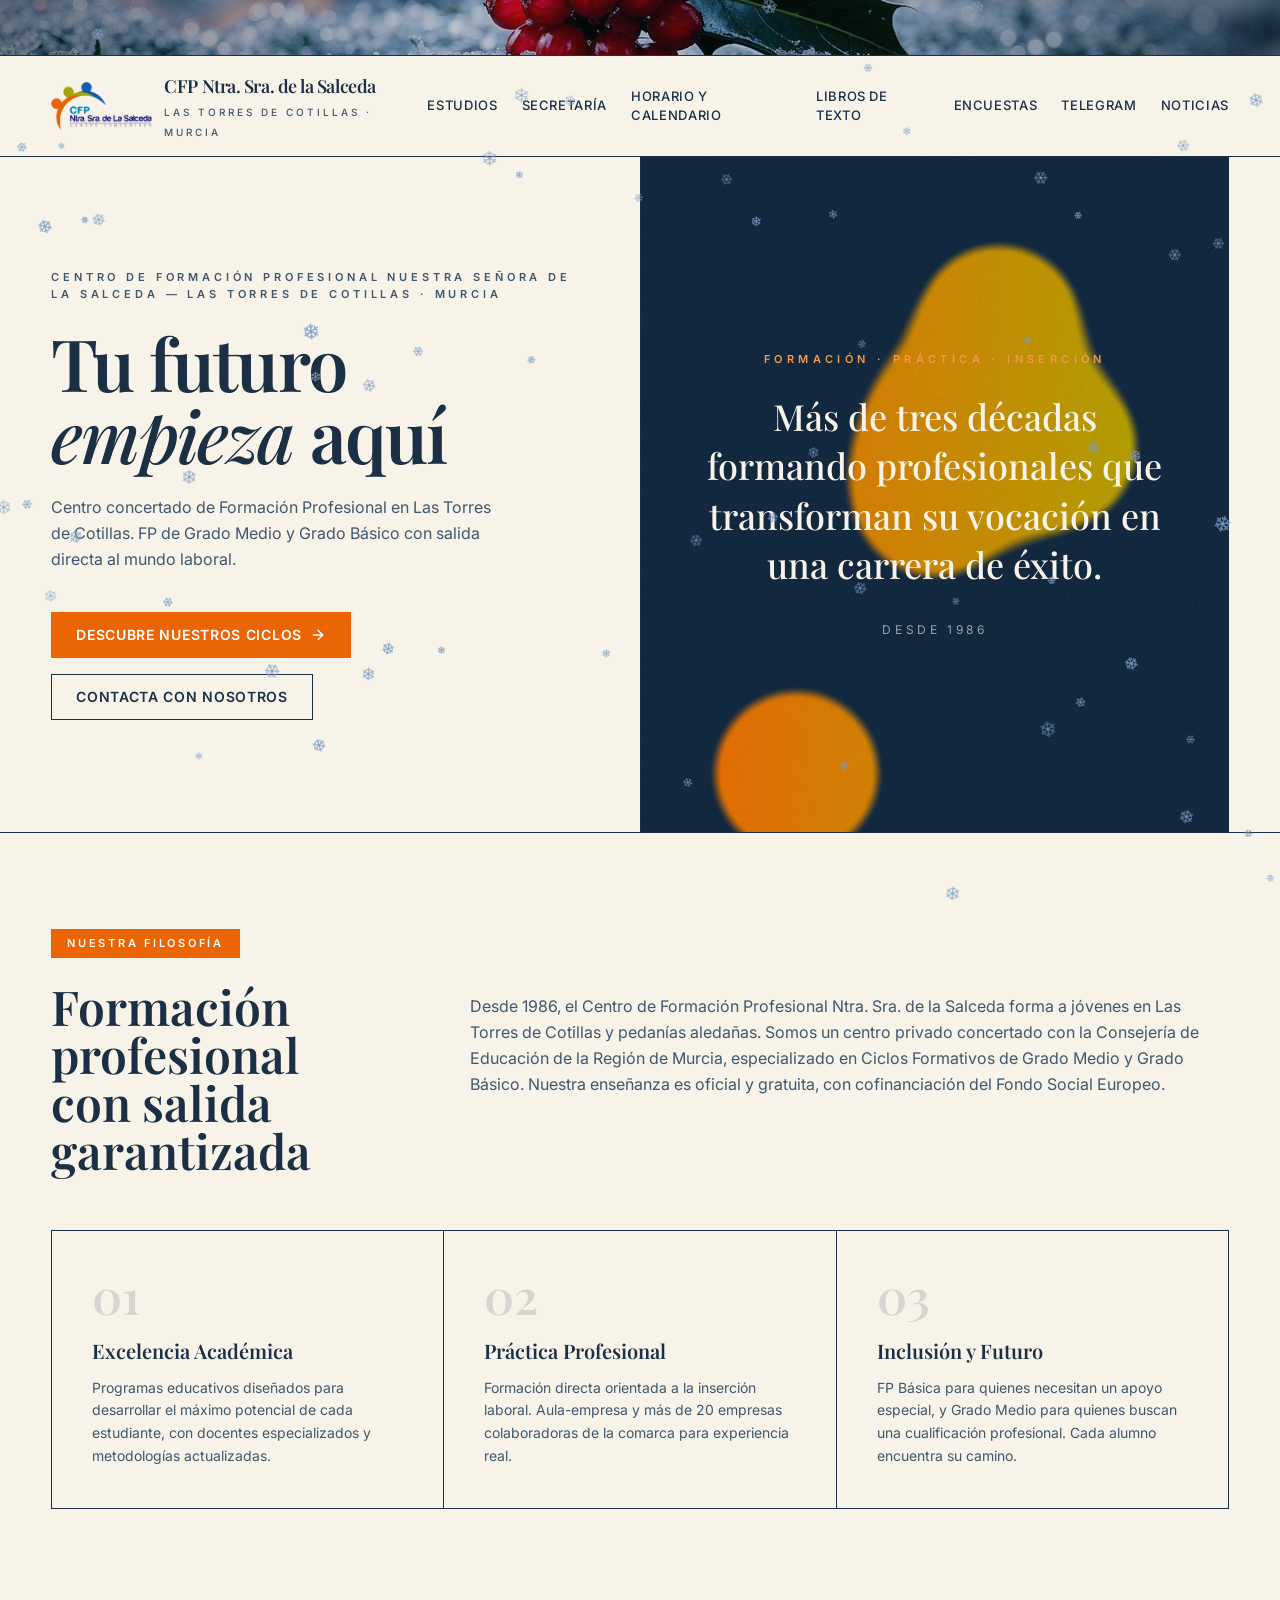
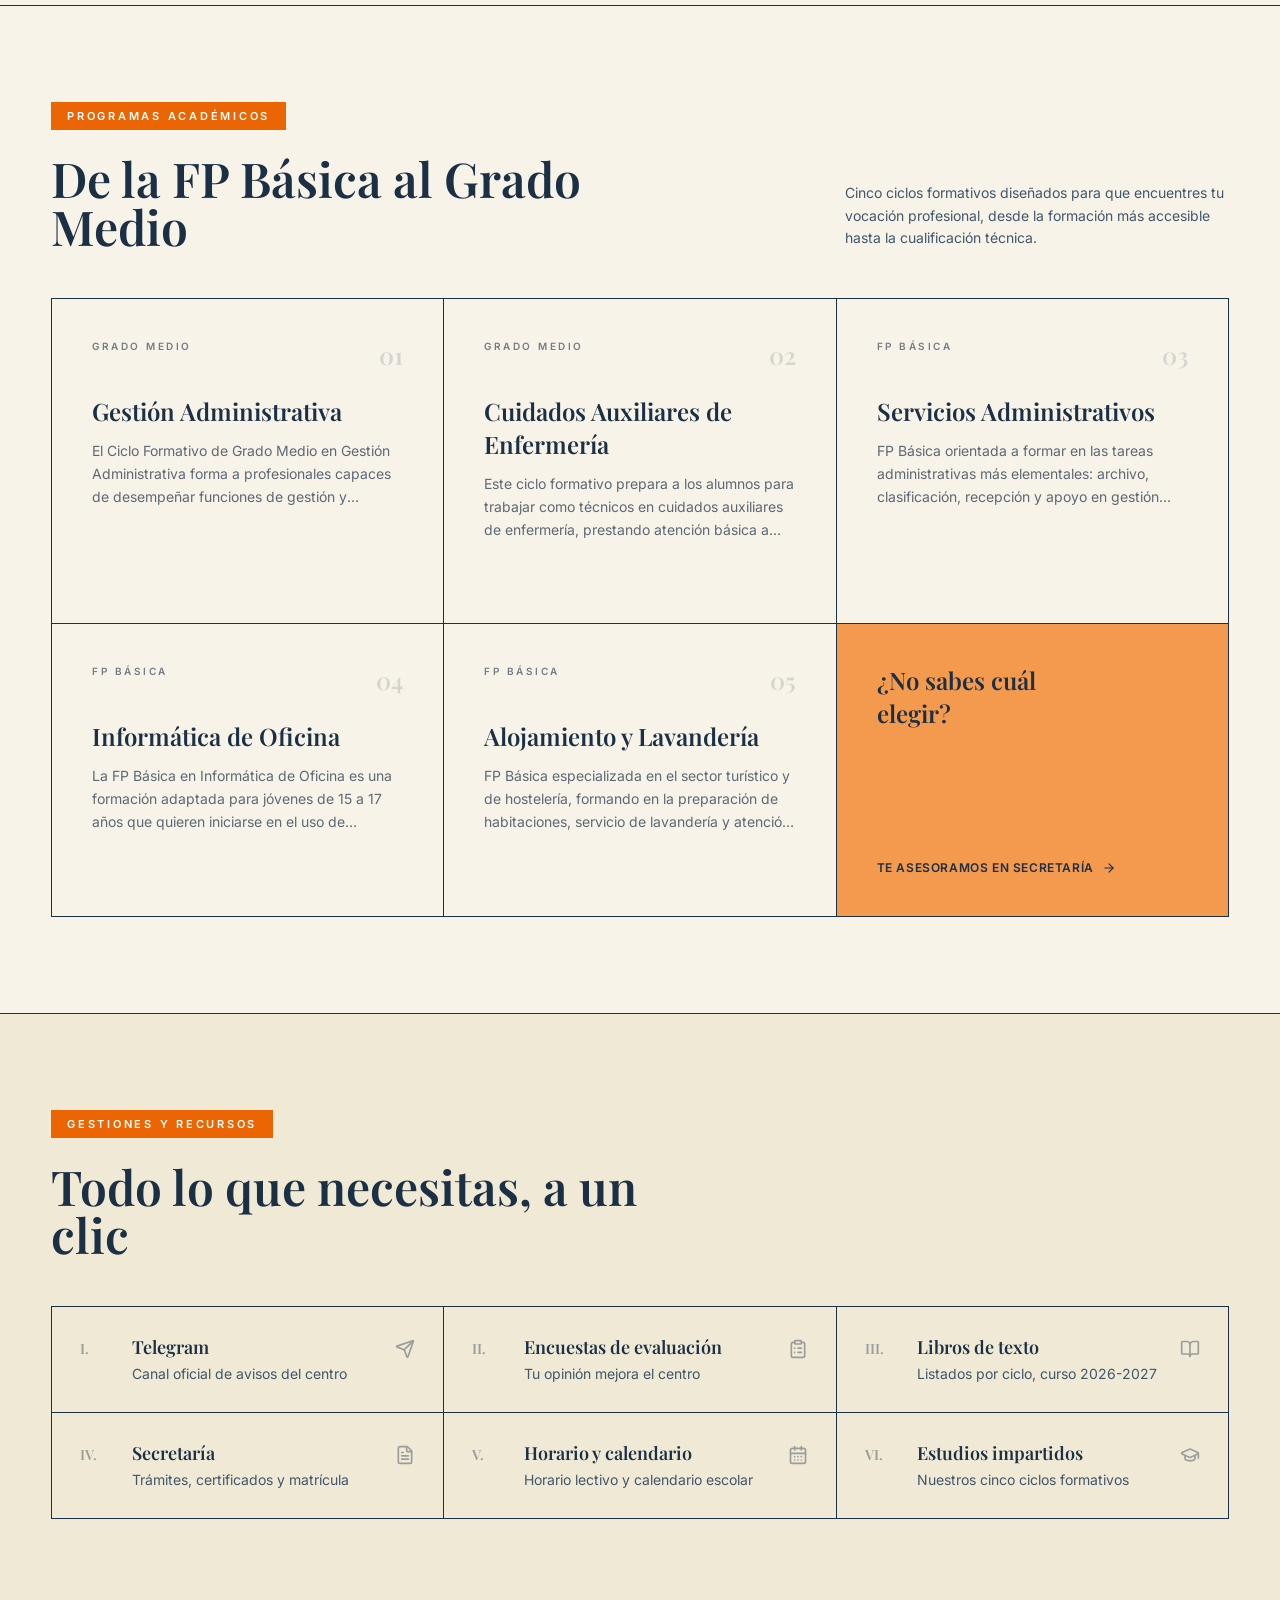
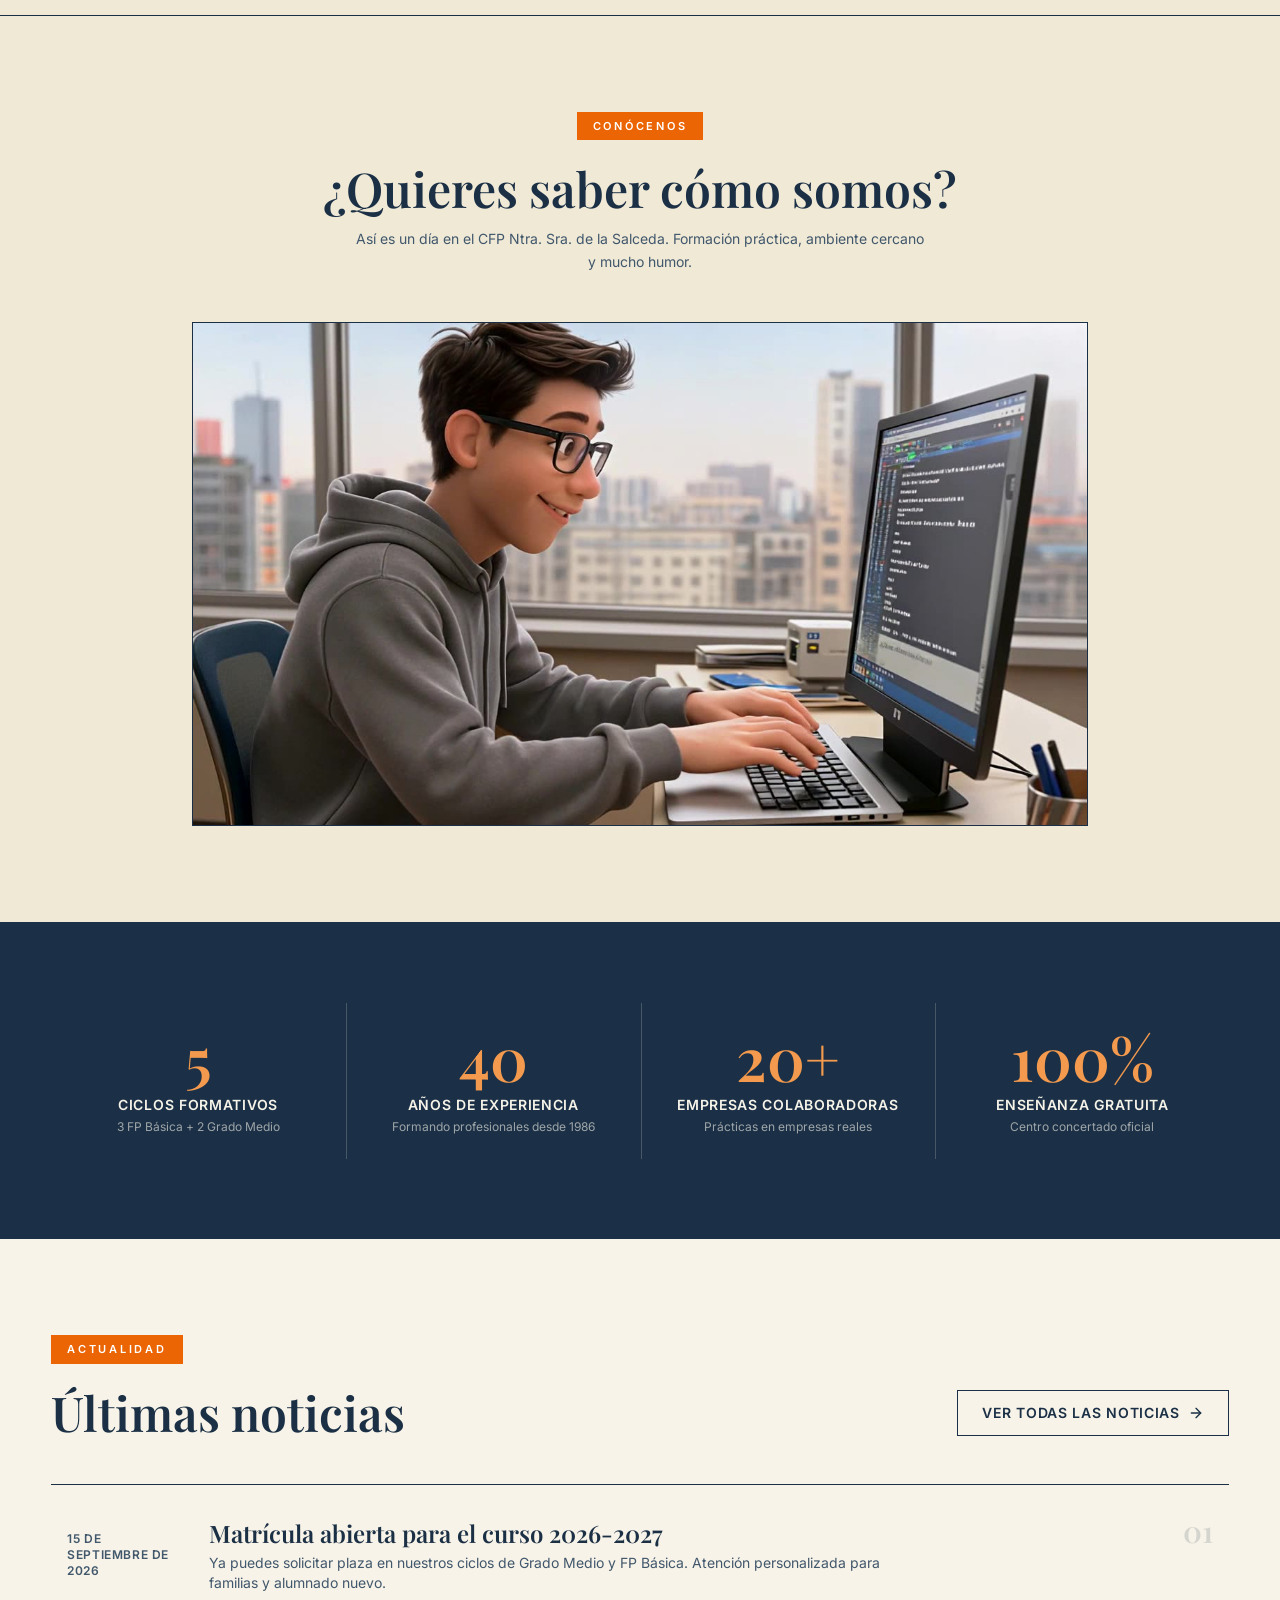
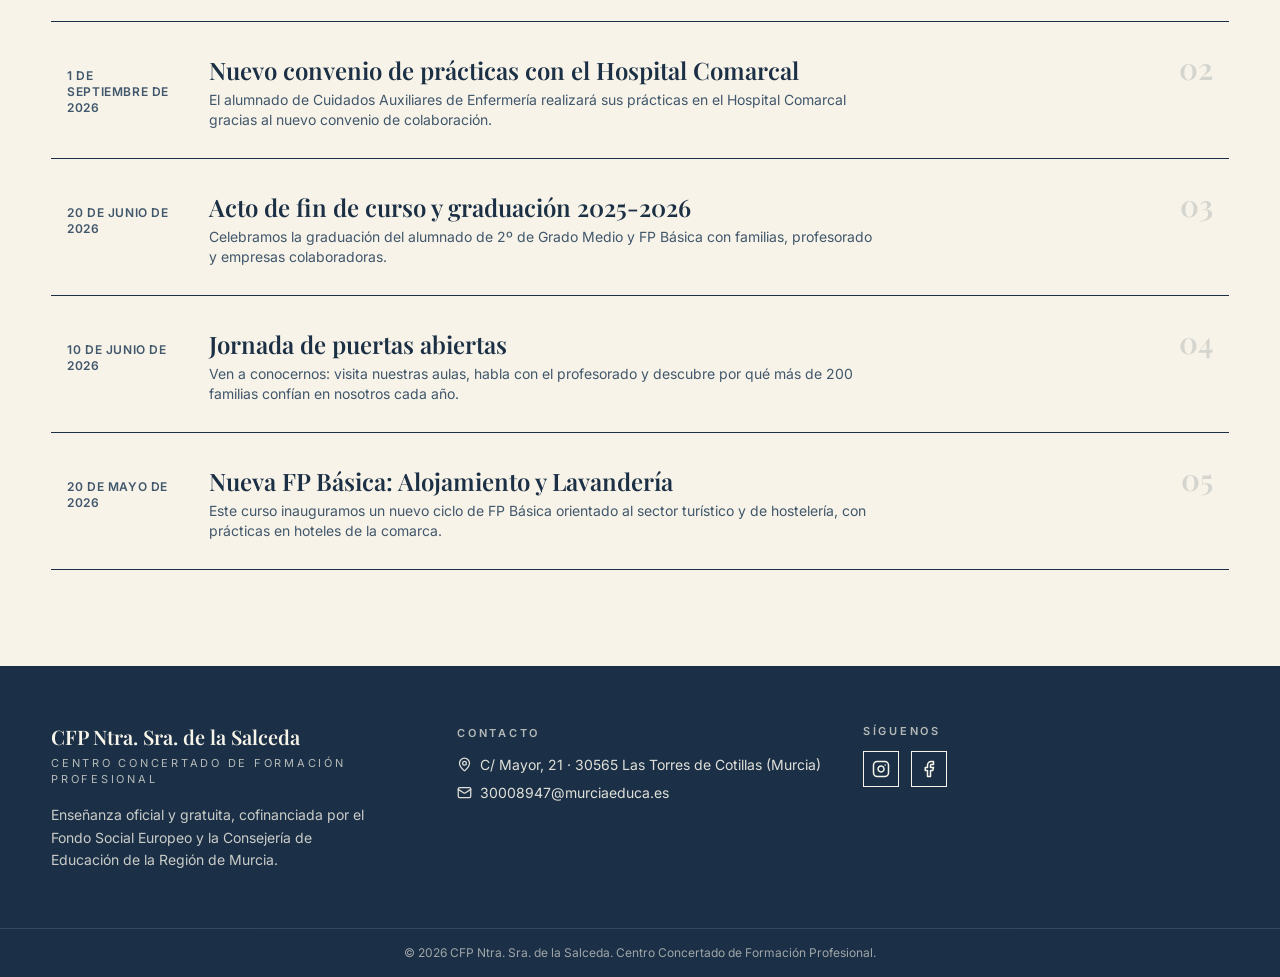
==== commit f84eb979: "Reencuadre de la foto de Navidad: acebo y bayas visibles" ====
--- a/index.html
+++ b/index.html
@@ -19,7 +19,7 @@
       rel="stylesheet"
     />
     <title>CFP Ntra. Sra. de la Salceda — FP en Las Torres de Cotillas</title>
-    <script type="module" crossorigin src="./assets/index-B6PmZdPR.js"></script>
+    <script type="module" crossorigin src="./assets/index-ChTfzEyO.js"></script>
     <link rel="stylesheet" crossorigin href="./assets/index-DCRK5VPy.css">
   </head>
   <body>
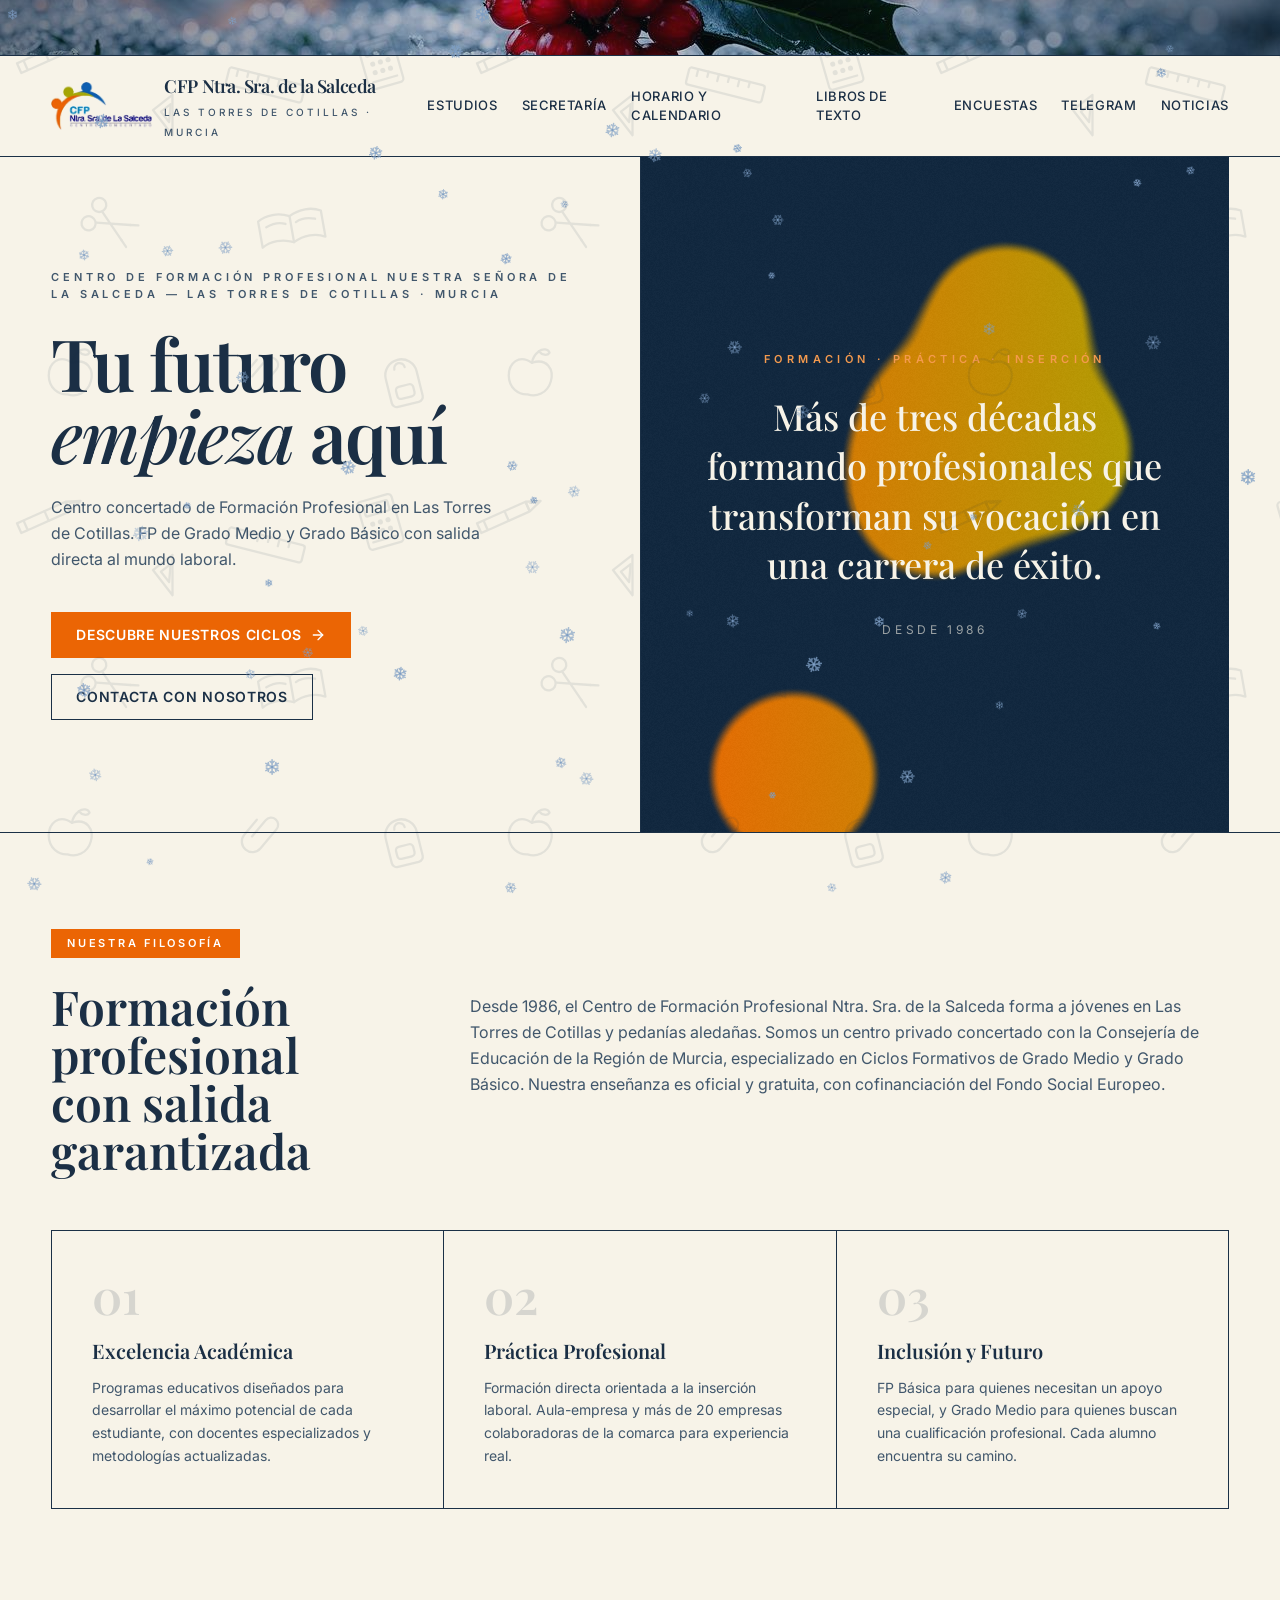
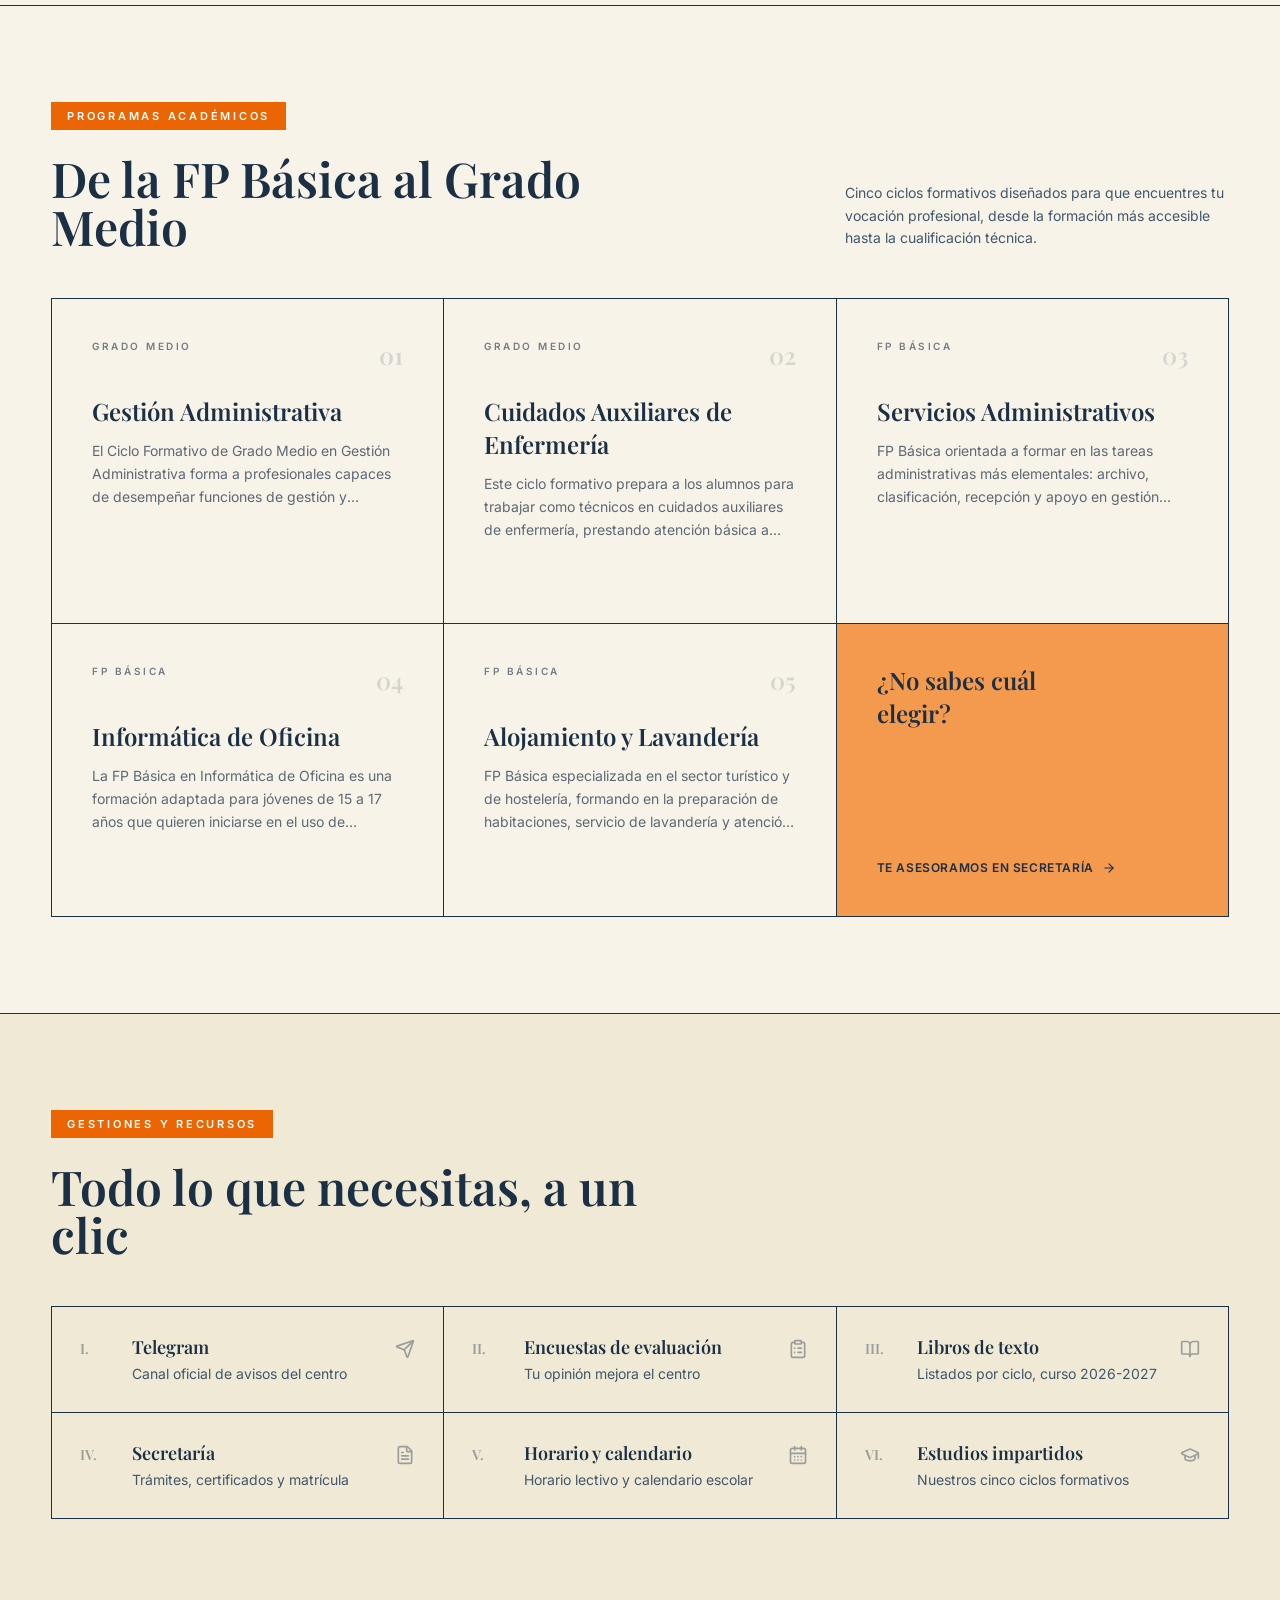
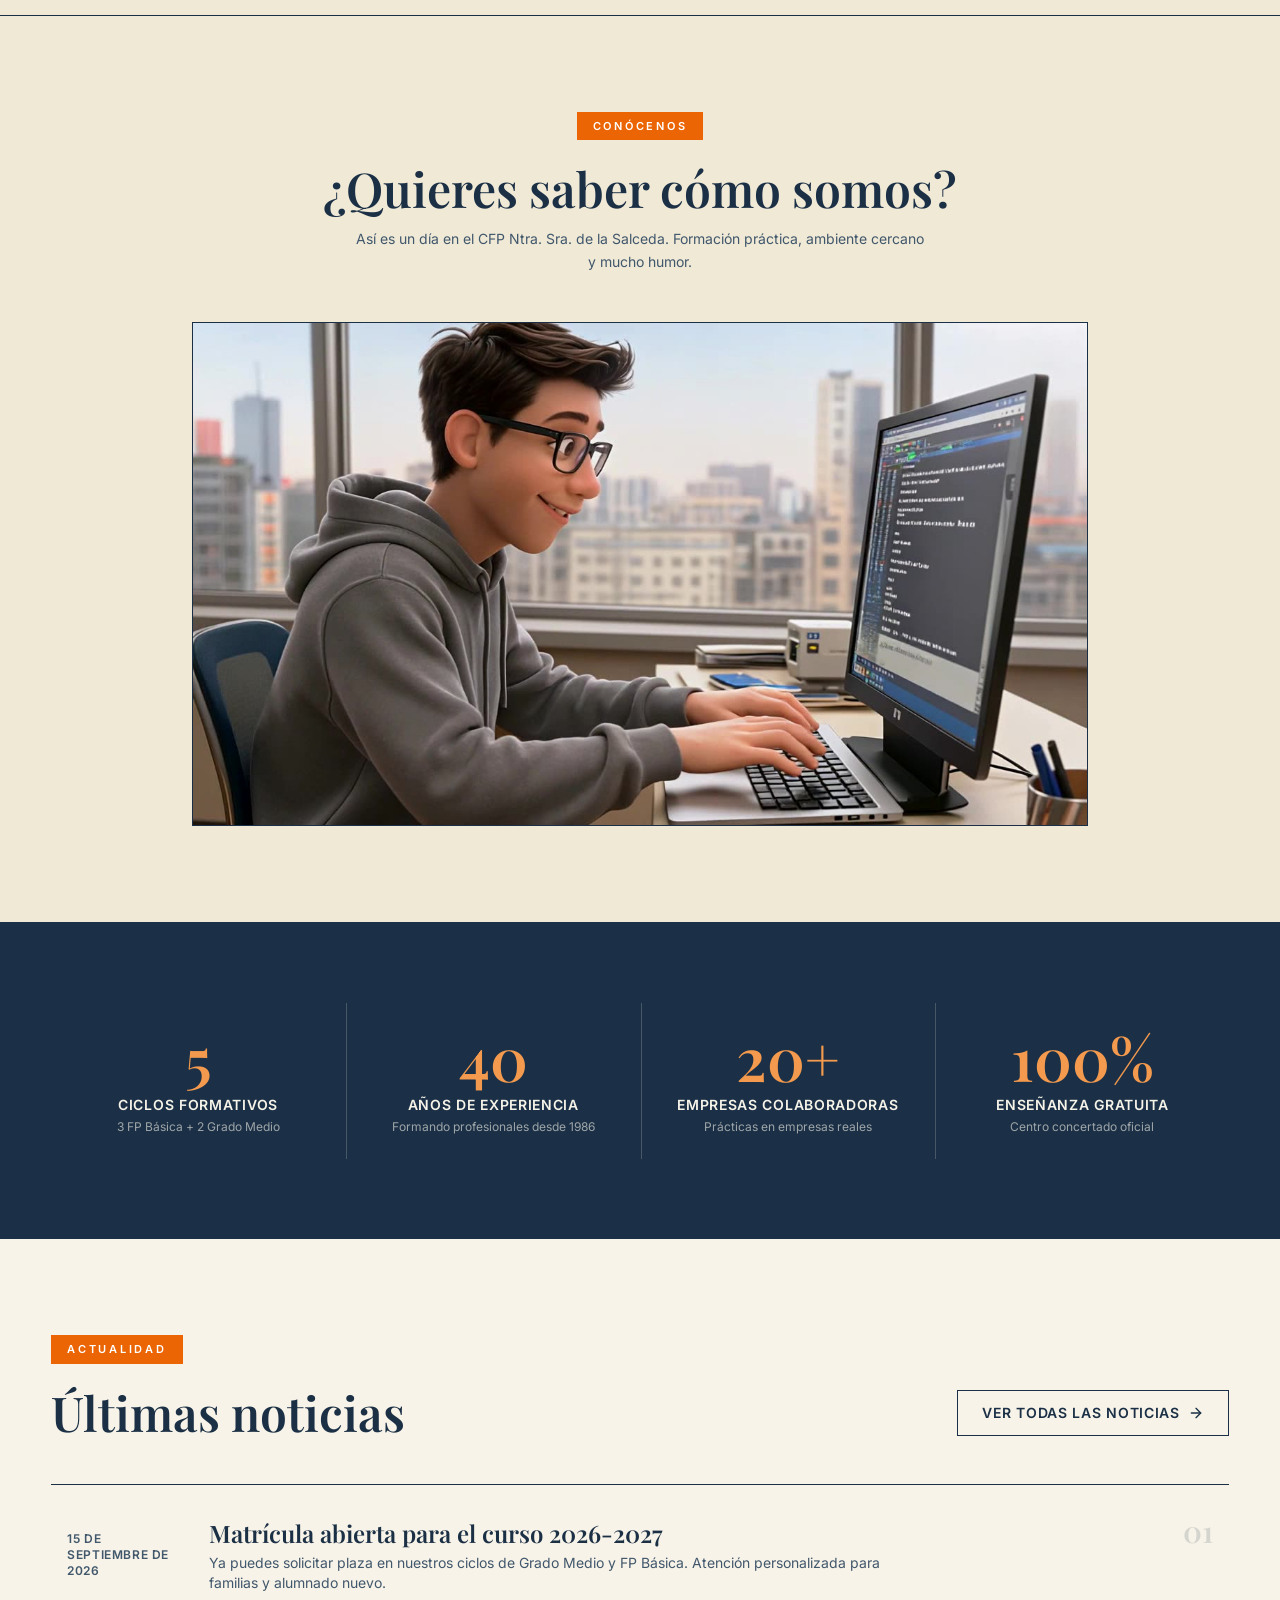
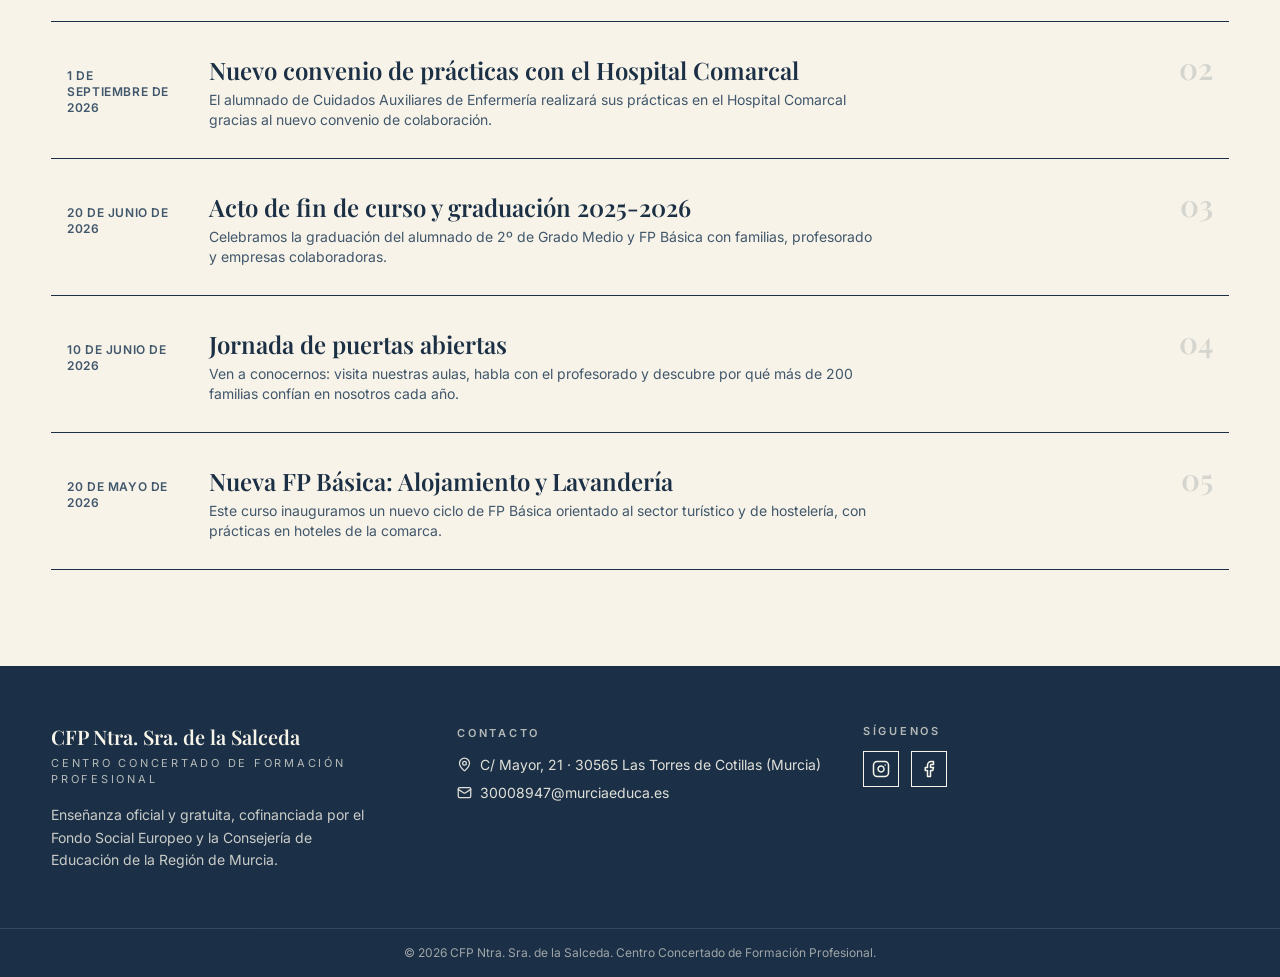
==== commit e927d826: "Fondo con patron de garabatos escolares, sutil" ====
--- a/index.html
+++ b/index.html
@@ -19,8 +19,8 @@
       rel="stylesheet"
     />
     <title>CFP Ntra. Sra. de la Salceda — FP en Las Torres de Cotillas</title>
-    <script type="module" crossorigin src="./assets/index-ChTfzEyO.js"></script>
-    <link rel="stylesheet" crossorigin href="./assets/index-DCRK5VPy.css">
+    <script type="module" crossorigin src="./assets/index-C16J4sTX.js"></script>
+    <link rel="stylesheet" crossorigin href="./assets/index-D0ekbXTb.css">
   </head>
   <body>
     <div id="root"></div>
--- a/assets/index-D0ekbXTb.css
+++ b/assets/index-D0ekbXTb.css
@@ -0,0 +1 @@
+*,:before,:after{--tw-border-spacing-x: 0;--tw-border-spacing-y: 0;--tw-translate-x: 0;--tw-translate-y: 0;--tw-rotate: 0;--tw-skew-x: 0;--tw-skew-y: 0;--tw-scale-x: 1;--tw-scale-y: 1;--tw-pan-x: ;--tw-pan-y: ;--tw-pinch-zoom: ;--tw-scroll-snap-strictness: proximity;--tw-gradient-from-position: ;--tw-gradient-via-position: ;--tw-gradient-to-position: ;--tw-ordinal: ;--tw-slashed-zero: ;--tw-numeric-figure: ;--tw-numeric-spacing: ;--tw-numeric-fraction: ;--tw-ring-inset: ;--tw-ring-offset-width: 0px;--tw-ring-offset-color: #fff;--tw-ring-color: rgb(59 130 246 / .5);--tw-ring-offset-shadow: 0 0 #0000;--tw-ring-shadow: 0 0 #0000;--tw-shadow: 0 0 #0000;--tw-shadow-colored: 0 0 #0000;--tw-blur: ;--tw-brightness: ;--tw-contrast: ;--tw-grayscale: ;--tw-hue-rotate: ;--tw-invert: ;--tw-saturate: ;--tw-sepia: ;--tw-drop-shadow: ;--tw-backdrop-blur: ;--tw-backdrop-brightness: ;--tw-backdrop-contrast: ;--tw-backdrop-grayscale: ;--tw-backdrop-hue-rotate: ;--tw-backdrop-invert: ;--tw-backdrop-opacity: ;--tw-backdrop-saturate: ;--tw-backdrop-sepia: ;--tw-contain-size: ;--tw-contain-layout: ;--tw-contain-paint: ;--tw-contain-style: }::backdrop{--tw-border-spacing-x: 0;--tw-border-spacing-y: 0;--tw-translate-x: 0;--tw-translate-y: 0;--tw-rotate: 0;--tw-skew-x: 0;--tw-skew-y: 0;--tw-scale-x: 1;--tw-scale-y: 1;--tw-pan-x: ;--tw-pan-y: ;--tw-pinch-zoom: ;--tw-scroll-snap-strictness: proximity;--tw-gradient-from-position: ;--tw-gradient-via-position: ;--tw-gradient-to-position: ;--tw-ordinal: ;--tw-slashed-zero: ;--tw-numeric-figure: ;--tw-numeric-spacing: ;--tw-numeric-fraction: ;--tw-ring-inset: ;--tw-ring-offset-width: 0px;--tw-ring-offset-color: #fff;--tw-ring-color: rgb(59 130 246 / .5);--tw-ring-offset-shadow: 0 0 #0000;--tw-ring-shadow: 0 0 #0000;--tw-shadow: 0 0 #0000;--tw-shadow-colored: 0 0 #0000;--tw-blur: ;--tw-brightness: ;--tw-contrast: ;--tw-grayscale: ;--tw-hue-rotate: ;--tw-invert: ;--tw-saturate: ;--tw-sepia: ;--tw-drop-shadow: ;--tw-backdrop-blur: ;--tw-backdrop-brightness: ;--tw-backdrop-contrast: ;--tw-backdrop-grayscale: ;--tw-backdrop-hue-rotate: ;--tw-backdrop-invert: ;--tw-backdrop-opacity: ;--tw-backdrop-saturate: ;--tw-backdrop-sepia: ;--tw-contain-size: ;--tw-contain-layout: ;--tw-contain-paint: ;--tw-contain-style: }*,:before,:after{box-sizing:border-box;border-width:0;border-style:solid;border-color:#e5e7eb}:before,:after{--tw-content: ""}html,:host{line-height:1.5;-webkit-text-size-adjust:100%;-moz-tab-size:4;-o-tab-size:4;tab-size:4;font-family:ui-sans-serif,system-ui,sans-serif,"Apple Color Emoji","Segoe UI Emoji",Segoe UI Symbol,"Noto Color Emoji";font-feature-settings:normal;font-variation-settings:normal;-webkit-tap-highlight-color:transparent}body{margin:0;line-height:inherit}hr{height:0;color:inherit;border-top-width:1px}abbr:where([title]){-webkit-text-decoration:underline dotted;text-decoration:underline dotted}h1,h2,h3,h4,h5,h6{font-size:inherit;font-weight:inherit}a{color:inherit;text-decoration:inherit}b,strong{font-weight:bolder}code,kbd,samp,pre{font-family:ui-monospace,SFMono-Regular,Menlo,Monaco,Consolas,Liberation Mono,Courier New,monospace;font-feature-settings:normal;font-variation-settings:normal;font-size:1em}small{font-size:80%}sub,sup{font-size:75%;line-height:0;position:relative;vertical-align:baseline}sub{bottom:-.25em}sup{top:-.5em}table{text-indent:0;border-color:inherit;border-collapse:collapse}button,input,optgroup,select,textarea{font-family:inherit;font-feature-settings:inherit;font-variation-settings:inherit;font-size:100%;font-weight:inherit;line-height:inherit;letter-spacing:inherit;color:inherit;margin:0;padding:0}button,select{text-transform:none}button,input:where([type=button]),input:where([type=reset]),input:where([type=submit]){-webkit-appearance:button;background-color:transparent;background-image:none}:-moz-focusring{outline:auto}:-moz-ui-invalid{box-shadow:none}progress{vertical-align:baseline}::-webkit-inner-spin-button,::-webkit-outer-spin-button{height:auto}[type=search]{-webkit-appearance:textfield;outline-offset:-2px}::-webkit-search-decoration{-webkit-appearance:none}::-webkit-file-upload-button{-webkit-appearance:button;font:inherit}summary{display:list-item}blockquote,dl,dd,h1,h2,h3,h4,h5,h6,hr,figure,p,pre{margin:0}fieldset{margin:0;padding:0}legend{padding:0}ol,ul,menu{list-style:none;margin:0;padding:0}dialog{padding:0}textarea{resize:vertical}input::-moz-placeholder,textarea::-moz-placeholder{opacity:1;color:#9ca3af}input::placeholder,textarea::placeholder{opacity:1;color:#9ca3af}button,[role=button]{cursor:pointer}:disabled{cursor:default}img,svg,video,canvas,audio,iframe,embed,object{display:block;vertical-align:middle}img,video{max-width:100%;height:auto}[hidden]:where(:not([hidden=until-found])){display:none}:root{--cream: #f7f3e8;--cream-soft: #efe9d6;--ink: #1b2f45;--ink-deep: #12283f;--orange: #eb6504;--gold: #f49a4e;--background: 45 42% 94%;--foreground: 210 44% 19%;--card: 45 42% 94%;--card-foreground: 255 6% 14%;--popover: 45 42% 94%;--popover-foreground: 255 6% 14%;--primary: 210 44% 19%;--primary-foreground: 45 42% 94%;--secondary: 44 34% 89%;--secondary-foreground: 255 6% 14%;--muted: 44 30% 87%;--muted-foreground: 210 25% 34%;--accent: 25 96% 46%;--accent-foreground: 0 0% 100%;--destructive: 0 84.2% 60.2%;--destructive-foreground: 0 0% 98%;--border: 210 44% 19%;--input: 210 44% 19%;--ring: 25 96% 46%;--radius: 0px;--sidebar-background: 45 42% 94%;--sidebar-foreground: 210 44% 19%;--sidebar-primary: 210 44% 19%;--sidebar-primary-foreground: 45 42% 94%;--sidebar-accent: 44 34% 89%;--sidebar-accent-foreground: 210 44% 19%;--sidebar-border: 210 44% 19%;--sidebar-ring: 25 96% 46%}*{border-color:hsl(var(--border))}html{scroll-behavior:smooth}body{background-color:var(--cream);color:var(--ink);font-family:Inter,system-ui,-apple-system,sans-serif;-webkit-font-smoothing:antialiased}h1,h2,h3,.font-display{font-family:Playfair Display,Georgia,serif}::-moz-selection{background:var(--orange);color:#fff}::selection{background:var(--orange);color:#fff}.section-badge{display:inline-block;--tw-bg-opacity: 1;background-color:rgb(235 101 4 / var(--tw-bg-opacity, 1));padding:.375rem 1rem;font-size:11px;font-weight:600;text-transform:uppercase;letter-spacing:.25em;--tw-text-opacity: 1;color:rgb(255 255 255 / var(--tw-text-opacity, 1))}.btn-primary{display:inline-flex;align-items:center;gap:.5rem;border-width:1px;--tw-border-opacity: 1;border-color:rgb(235 101 4 / var(--tw-border-opacity, 1));--tw-bg-opacity: 1;background-color:rgb(235 101 4 / var(--tw-bg-opacity, 1));padding:.75rem 1.5rem;font-size:.875rem;line-height:1.25rem;font-weight:600;text-transform:uppercase;letter-spacing:.05em;--tw-text-opacity: 1;color:rgb(255 255 255 / var(--tw-text-opacity, 1));transition-property:color,background-color,border-color,text-decoration-color,fill,stroke;transition-timing-function:cubic-bezier(.4,0,.2,1);transition-duration:.15s}.btn-primary:hover{background-color:transparent;--tw-text-opacity: 1;color:rgb(235 101 4 / var(--tw-text-opacity, 1))}.btn-outline{display:inline-flex;align-items:center;gap:.5rem;border-width:1px;border-color:hsl(var(--primary));background-color:transparent;padding:.75rem 1.5rem;font-size:.875rem;line-height:1.25rem;font-weight:600;text-transform:uppercase;letter-spacing:.05em;color:hsl(var(--primary));transition-property:color,background-color,border-color,text-decoration-color,fill,stroke;transition-timing-function:cubic-bezier(.4,0,.2,1);transition-duration:.15s}.btn-outline:hover{background-color:hsl(var(--primary));color:hsl(var(--primary-foreground))}.btn-outline-cream{display:inline-flex;align-items:center;gap:.5rem;border-width:1px;--tw-border-opacity: 1;border-color:rgb(247 243 232 / var(--tw-border-opacity, 1));background-color:transparent;padding:.75rem 1.5rem;font-size:.875rem;line-height:1.25rem;font-weight:600;text-transform:uppercase;letter-spacing:.05em;--tw-text-opacity: 1;color:rgb(247 243 232 / var(--tw-text-opacity, 1));transition-property:color,background-color,border-color,text-decoration-color,fill,stroke;transition-timing-function:cubic-bezier(.4,0,.2,1);transition-duration:.15s}.btn-outline-cream:hover{--tw-bg-opacity: 1;background-color:rgb(247 243 232 / var(--tw-bg-opacity, 1));--tw-text-opacity: 1;color:rgb(27 47 69 / var(--tw-text-opacity, 1))}.reveal{opacity:0;transform:translateY(28px);transition:opacity .7s cubic-bezier(.22,1,.36,1),transform .7s cubic-bezier(.22,1,.36,1)}.reveal.is-visible{opacity:1;transform:translateY(0)}@media(prefers-reduced-motion:reduce){.reveal{opacity:1;transform:none;transition:none}}.sr-only{position:absolute;width:1px;height:1px;padding:0;margin:-1px;overflow:hidden;clip:rect(0,0,0,0);white-space:nowrap;border-width:0}.pointer-events-none{pointer-events:none}.visible{visibility:visible}.invisible{visibility:hidden}.fixed{position:fixed}.absolute{position:absolute}.relative{position:relative}.sticky{position:sticky}.inset-0{inset:0}.inset-x-0{left:0;right:0}.inset-y-0{top:0;bottom:0}.-bottom-12{bottom:-3rem}.-left-12{left:-3rem}.-right-12{right:-3rem}.-top-12{top:-3rem}.bottom-0{bottom:0}.left-0{left:0}.left-1\/2{left:50%}.left-2{left:.5rem}.left-\[50\%\]{left:50%}.right-0{right:0}.right-1{right:.25rem}.right-2{right:.5rem}.right-3{right:.75rem}.right-4{right:1rem}.top-0{top:0}.top-1\.5{top:.375rem}.top-1\/2{top:50%}.top-3\.5{top:.875rem}.top-4{top:1rem}.top-\[1px\]{top:1px}.top-\[50\%\]{top:50%}.top-\[60\%\]{top:60%}.top-full{top:100%}.isolate{isolation:isolate}.z-10{z-index:10}.z-20{z-index:20}.z-50{z-index:50}.z-\[1\]{z-index:1}.z-\[70\]{z-index:70}.order-first{order:-9999}.order-last{order:9999}.col-start-2{grid-column-start:2}.row-span-2{grid-row:span 2 / span 2}.row-start-1{grid-row-start:1}.\!m-0{margin:0!important}.-mx-1{margin-left:-.25rem;margin-right:-.25rem}.-mx-3{margin-left:-.75rem;margin-right:-.75rem}.-my-2{margin-top:-.5rem;margin-bottom:-.5rem}.mx-2{margin-left:.5rem;margin-right:.5rem}.mx-3\.5{margin-left:.875rem;margin-right:.875rem}.mx-auto{margin-left:auto;margin-right:auto}.my-0{margin-top:0;margin-bottom:0}.my-0\.5{margin-top:.125rem;margin-bottom:.125rem}.my-1{margin-top:.25rem;margin-bottom:.25rem}.-ml-4{margin-left:-1rem}.-mt-4{margin-top:-1rem}.mb-10{margin-bottom:2.5rem}.mb-2{margin-bottom:.5rem}.mb-3{margin-bottom:.75rem}.ml-1{margin-left:.25rem}.ml-4{margin-left:1rem}.ml-auto{margin-left:auto}.mt-0\.5{margin-top:.125rem}.mt-1{margin-top:.25rem}.mt-1\.5{margin-top:.375rem}.mt-10{margin-top:2.5rem}.mt-12{margin-top:3rem}.mt-14{margin-top:3.5rem}.mt-2{margin-top:.5rem}.mt-3{margin-top:.75rem}.mt-4{margin-top:1rem}.mt-5{margin-top:1.25rem}.mt-6{margin-top:1.5rem}.mt-8{margin-top:2rem}.mt-auto{margin-top:auto}.line-clamp-1{overflow:hidden;display:-webkit-box;-webkit-box-orient:vertical;-webkit-line-clamp:1}.line-clamp-2{overflow:hidden;display:-webkit-box;-webkit-box-orient:vertical;-webkit-line-clamp:2}.line-clamp-3{overflow:hidden;display:-webkit-box;-webkit-box-orient:vertical;-webkit-line-clamp:3}.block{display:block}.flex{display:flex}.inline-flex{display:inline-flex}.table{display:table}.table-caption{display:table-caption}.table-cell{display:table-cell}.table-row{display:table-row}.grid{display:grid}.hidden{display:none}.aspect-square{aspect-ratio:1 / 1}.aspect-video{aspect-ratio:16 / 9}.size-10{width:2.5rem;height:2.5rem}.size-2{width:.5rem;height:.5rem}.size-2\.5{width:.625rem;height:.625rem}.size-3{width:.75rem;height:.75rem}.size-3\.5{width:.875rem;height:.875rem}.size-4{width:1rem;height:1rem}.size-6{width:1.5rem;height:1.5rem}.size-7{width:1.75rem;height:1.75rem}.size-8{width:2rem;height:2rem}.size-9{width:2.25rem;height:2.25rem}.size-auto{width:auto;height:auto}.size-full{width:100%;height:100%}.h-1\.5{height:.375rem}.h-10{height:2.5rem}.h-11{height:2.75rem}.h-12{height:3rem}.h-2{height:.5rem}.h-2\.5{height:.625rem}.h-20{height:5rem}.h-4{height:1rem}.h-5{height:1.25rem}.h-6{height:1.5rem}.h-7{height:1.75rem}.h-8{height:2rem}.h-9{height:2.25rem}.h-\[1\.15rem\]{height:1.15rem}.h-\[calc\(100\%-1px\)\]{height:calc(100% - 1px)}.h-\[var\(--radix-navigation-menu-viewport-height\)\]{height:var(--radix-navigation-menu-viewport-height)}.h-\[var\(--radix-select-trigger-height\)\]{height:var(--radix-select-trigger-height)}.h-auto{height:auto}.h-full{height:100%}.h-px{height:1px}.h-svh{height:100svh}.max-h-\[300px\]{max-height:300px}.min-h-0{min-height:0px}.min-h-16{min-height:4rem}.min-h-4{min-height:1rem}.min-h-screen{min-height:100vh}.min-h-svh{min-height:100svh}.w-0{width:0px}.w-1{width:.25rem}.w-2{width:.5rem}.w-2\.5{width:.625rem}.w-3{width:.75rem}.w-3\/4{width:75%}.w-32{width:8rem}.w-4{width:1rem}.w-5{width:1.25rem}.w-64{width:16rem}.w-72{width:18rem}.w-8{width:2rem}.w-9{width:2.25rem}.w-\[100px\]{width:100px}.w-auto{width:auto}.w-fit{width:-moz-fit-content;width:fit-content}.w-full{width:100%}.w-max{width:-moz-max-content;width:max-content}.w-px{width:1px}.min-w-0{min-width:0px}.min-w-10{min-width:2.5rem}.min-w-5{min-width:1.25rem}.min-w-8{min-width:2rem}.min-w-9{min-width:2.25rem}.min-w-\[12rem\]{min-width:12rem}.min-w-\[8rem\]{min-width:8rem}.min-w-\[var\(--radix-select-trigger-width\)\]{min-width:var(--radix-select-trigger-width)}.max-w-2xl{max-width:42rem}.max-w-3xl{max-width:48rem}.max-w-4xl{max-width:56rem}.max-w-7xl{max-width:80rem}.max-w-\[calc\(100\%-2rem\)\]{max-width:calc(100% - 2rem)}.max-w-max{max-width:-moz-max-content;max-width:max-content}.max-w-md{max-width:28rem}.max-w-sm{max-width:24rem}.max-w-xl{max-width:36rem}.max-w-xs{max-width:20rem}.flex-1{flex:1 1 0%}.shrink-0{flex-shrink:0}.grow{flex-grow:1}.grow-0{flex-grow:0}.basis-full{flex-basis:100%}.caption-bottom{caption-side:bottom}.border-collapse{border-collapse:collapse}.-translate-x-1\/2{--tw-translate-x: -50%;transform:translate(var(--tw-translate-x),var(--tw-translate-y)) rotate(var(--tw-rotate)) skew(var(--tw-skew-x)) skewY(var(--tw-skew-y)) scaleX(var(--tw-scale-x)) scaleY(var(--tw-scale-y))}.-translate-x-px{--tw-translate-x: -1px;transform:translate(var(--tw-translate-x),var(--tw-translate-y)) rotate(var(--tw-rotate)) skew(var(--tw-skew-x)) skewY(var(--tw-skew-y)) scaleX(var(--tw-scale-x)) scaleY(var(--tw-scale-y))}.-translate-y-1\/2{--tw-translate-y: -50%;transform:translate(var(--tw-translate-x),var(--tw-translate-y)) rotate(var(--tw-rotate)) skew(var(--tw-skew-x)) skewY(var(--tw-skew-y)) scaleX(var(--tw-scale-x)) scaleY(var(--tw-scale-y))}.translate-x-\[-50\%\]{--tw-translate-x: -50%;transform:translate(var(--tw-translate-x),var(--tw-translate-y)) rotate(var(--tw-rotate)) skew(var(--tw-skew-x)) skewY(var(--tw-skew-y)) scaleX(var(--tw-scale-x)) scaleY(var(--tw-scale-y))}.translate-x-px{--tw-translate-x: 1px;transform:translate(var(--tw-translate-x),var(--tw-translate-y)) rotate(var(--tw-rotate)) skew(var(--tw-skew-x)) skewY(var(--tw-skew-y)) scaleX(var(--tw-scale-x)) scaleY(var(--tw-scale-y))}.translate-y-0\.5{--tw-translate-y: .125rem;transform:translate(var(--tw-translate-x),var(--tw-translate-y)) rotate(var(--tw-rotate)) skew(var(--tw-skew-x)) skewY(var(--tw-skew-y)) scaleX(var(--tw-scale-x)) scaleY(var(--tw-scale-y))}.translate-y-\[-50\%\]{--tw-translate-y: -50%;transform:translate(var(--tw-translate-x),var(--tw-translate-y)) rotate(var(--tw-rotate)) skew(var(--tw-skew-x)) skewY(var(--tw-skew-y)) scaleX(var(--tw-scale-x)) scaleY(var(--tw-scale-y))}.translate-y-\[calc\(-50\%_-_2px\)\]{--tw-translate-y: calc(-50% - 2px) ;transform:translate(var(--tw-translate-x),var(--tw-translate-y)) rotate(var(--tw-rotate)) skew(var(--tw-skew-x)) skewY(var(--tw-skew-y)) scaleX(var(--tw-scale-x)) scaleY(var(--tw-scale-y))}.rotate-45{--tw-rotate: 45deg;transform:translate(var(--tw-translate-x),var(--tw-translate-y)) rotate(var(--tw-rotate)) skew(var(--tw-skew-x)) skewY(var(--tw-skew-y)) scaleX(var(--tw-scale-x)) scaleY(var(--tw-scale-y))}.rotate-90{--tw-rotate: 90deg;transform:translate(var(--tw-translate-x),var(--tw-translate-y)) rotate(var(--tw-rotate)) skew(var(--tw-skew-x)) skewY(var(--tw-skew-y)) scaleX(var(--tw-scale-x)) scaleY(var(--tw-scale-y))}.transform{transform:translate(var(--tw-translate-x),var(--tw-translate-y)) rotate(var(--tw-rotate)) skew(var(--tw-skew-x)) skewY(var(--tw-skew-y)) scaleX(var(--tw-scale-x)) scaleY(var(--tw-scale-y))}@keyframes caret-blink{0%,70%,to{opacity:1}20%,50%{opacity:0}}.animate-caret-blink{animation:caret-blink 1.25s ease-out infinite}@keyframes pulse{50%{opacity:.5}}.animate-pulse{animation:pulse 2s cubic-bezier(.4,0,.6,1) infinite}@keyframes spin{to{transform:rotate(360deg)}}.animate-spin{animation:spin 1s linear infinite}.cursor-default{cursor:default}.cursor-pointer{cursor:pointer}.cursor-text{cursor:text}.touch-none{touch-action:none}.select-none{-webkit-user-select:none;-moz-user-select:none;user-select:none}.resize-none{resize:none}.resize{resize:both}.scroll-my-1{scroll-margin-top:.25rem;scroll-margin-bottom:.25rem}.scroll-mt-24{scroll-margin-top:6rem}.scroll-py-1{scroll-padding-top:.25rem;scroll-padding-bottom:.25rem}.list-disc{list-style-type:disc}.list-none{list-style-type:none}.auto-rows-min{grid-auto-rows:min-content}.grid-cols-\[0_1fr\]{grid-template-columns:0 1fr}.grid-rows-\[auto_auto\]{grid-template-rows:auto auto}.flex-row{flex-direction:row}.flex-col{flex-direction:column}.flex-col-reverse{flex-direction:column-reverse}.flex-wrap{flex-wrap:wrap}.place-content-center{place-content:center}.items-start{align-items:flex-start}.items-end{align-items:flex-end}.items-center{align-items:center}.items-baseline{align-items:baseline}.items-stretch{align-items:stretch}.justify-start{justify-content:flex-start}.justify-center{justify-content:center}.justify-between{justify-content:space-between}.justify-items-start{justify-items:start}.gap-0{gap:0px}.gap-0\.5{gap:.125rem}.gap-1{gap:.25rem}.gap-1\.5{gap:.375rem}.gap-10{gap:2.5rem}.gap-2{gap:.5rem}.gap-2\.5{gap:.625rem}.gap-3{gap:.75rem}.gap-4{gap:1rem}.gap-5{gap:1.25rem}.gap-6{gap:1.5rem}.gap-7{gap:1.75rem}.gap-8{gap:2rem}.gap-\[--spacing\(var\(--gap\)\)\]{gap:var(--spacing(var(--gap)))}.gap-px{gap:1px}.gap-y-0\.5{row-gap:.125rem}.space-y-2>:not([hidden])~:not([hidden]){--tw-space-y-reverse: 0;margin-top:calc(.5rem * calc(1 - var(--tw-space-y-reverse)));margin-bottom:calc(.5rem * var(--tw-space-y-reverse))}.space-y-4>:not([hidden])~:not([hidden]){--tw-space-y-reverse: 0;margin-top:calc(1rem * calc(1 - var(--tw-space-y-reverse)));margin-bottom:calc(1rem * var(--tw-space-y-reverse))}.space-y-5>:not([hidden])~:not([hidden]){--tw-space-y-reverse: 0;margin-top:calc(1.25rem * calc(1 - var(--tw-space-y-reverse)));margin-bottom:calc(1.25rem * var(--tw-space-y-reverse))}.space-y-px>:not([hidden])~:not([hidden]){--tw-space-y-reverse: 0;margin-top:calc(1px * calc(1 - var(--tw-space-y-reverse)));margin-bottom:calc(1px * var(--tw-space-y-reverse))}.divide-y>:not([hidden])~:not([hidden]){--tw-divide-y-reverse: 0;border-top-width:calc(1px * calc(1 - var(--tw-divide-y-reverse)));border-bottom-width:calc(1px * var(--tw-divide-y-reverse))}.divide-\[\#f7f3e8\]\/15>:not([hidden])~:not([hidden]){border-color:#f7f3e826}.divide-primary\/15>:not([hidden])~:not([hidden]){border-color:hsl(var(--primary) / .15)}.divide-primary\/20>:not([hidden])~:not([hidden]){border-color:hsl(var(--primary) / .2)}.self-start{align-self:flex-start}.self-stretch{align-self:stretch}.justify-self-end{justify-self:end}.overflow-auto{overflow:auto}.overflow-hidden{overflow:hidden}.overflow-x-auto{overflow-x:auto}.overflow-y-auto{overflow-y:auto}.overflow-x-hidden{overflow-x:hidden}.whitespace-nowrap{white-space:nowrap}.text-balance{text-wrap:balance}.break-words{overflow-wrap:break-word}.rounded-\[2px\]{border-radius:2px}.rounded-\[4px\]{border-radius:4px}.rounded-\[calc\(var\(--radius\)-5px\)\]{border-radius:calc(var(--radius) - 5px)}.rounded-\[inherit\]{border-radius:inherit}.rounded-full{border-radius:9999px}.rounded-lg{border-radius:var(--radius)}.rounded-md{border-radius:calc(var(--radius) - 2px)}.rounded-none{border-radius:0}.rounded-sm{border-radius:calc(var(--radius) - 4px)}.rounded-xl{border-radius:calc(var(--radius) + 4px)}.rounded-xs{border-radius:calc(var(--radius) - 6px)}.rounded-l-md{border-top-left-radius:calc(var(--radius) - 2px);border-bottom-left-radius:calc(var(--radius) - 2px)}.rounded-r-md{border-top-right-radius:calc(var(--radius) - 2px);border-bottom-right-radius:calc(var(--radius) - 2px)}.rounded-tl-sm{border-top-left-radius:calc(var(--radius) - 4px)}.border{border-width:1px}.border-0{border-width:0px}.border-\[1\.5px\]{border-width:1.5px}.border-y{border-top-width:1px;border-bottom-width:1px}.border-b{border-bottom-width:1px}.border-l{border-left-width:1px}.border-l-2{border-left-width:2px}.border-r{border-right-width:1px}.border-t{border-top-width:1px}.border-t-0{border-top-width:0px}.border-dashed{border-style:dashed}.border-\[\#eb6504\]{--tw-border-opacity: 1;border-color:rgb(235 101 4 / var(--tw-border-opacity, 1))}.border-\[\#f7f3e8\]\/20{border-color:#f7f3e833}.border-\[\#f7f3e8\]\/30{border-color:#f7f3e84d}.border-border{border-color:hsl(var(--border))}.border-border\/50{border-color:hsl(var(--border) / .5)}.border-current{border-color:currentColor}.border-input{border-color:hsl(var(--input))}.border-primary{border-color:hsl(var(--primary))}.border-primary\/20{border-color:hsl(var(--primary) / .2)}.border-primary\/30{border-color:hsl(var(--primary) / .3)}.border-sidebar-border{border-color:hsl(var(--sidebar-border))}.border-transparent{border-color:transparent}.border-l-transparent{border-left-color:transparent}.border-t-transparent{border-top-color:transparent}.bg-\[\#12283f\]{--tw-bg-opacity: 1;background-color:rgb(18 40 63 / var(--tw-bg-opacity, 1))}.bg-\[\#efe9d6\]{--tw-bg-opacity: 1;background-color:rgb(239 233 214 / var(--tw-bg-opacity, 1))}.bg-\[\#f49a4e\]{--tw-bg-opacity: 1;background-color:rgb(244 154 78 / var(--tw-bg-opacity, 1))}.bg-\[\#f7f3e8\]{--tw-bg-opacity: 1;background-color:rgb(247 243 232 / var(--tw-bg-opacity, 1))}.bg-\[\#f7f3e8\]\/95{background-color:#f7f3e8f2}.bg-accent{background-color:hsl(var(--accent))}.bg-background{background-color:hsl(var(--background))}.bg-black\/50{background-color:#00000080}.bg-border{background-color:hsl(var(--border))}.bg-card{background-color:hsl(var(--card))}.bg-destructive{--tw-bg-opacity: 1;background-color:hsl(var(--destructive) / var(--tw-bg-opacity, 1))}.bg-foreground{background-color:hsl(var(--foreground))}.bg-input{background-color:hsl(var(--input))}.bg-muted{background-color:hsl(var(--muted))}.bg-muted\/50{background-color:hsl(var(--muted) / .5)}.bg-popover{background-color:hsl(var(--popover))}.bg-primary{background-color:hsl(var(--primary))}.bg-primary\/10{background-color:hsl(var(--primary) / .1)}.bg-primary\/20{background-color:hsl(var(--primary) / .2)}.bg-secondary{background-color:hsl(var(--secondary))}.bg-sidebar{background-color:hsl(var(--sidebar-background))}.bg-sidebar-border{background-color:hsl(var(--sidebar-border))}.bg-transparent{background-color:transparent}.bg-white{--tw-bg-opacity: 1;background-color:rgb(255 255 255 / var(--tw-bg-opacity, 1))}.fill-current{fill:currentColor}.fill-foreground{fill:hsl(var(--foreground))}.fill-primary{fill:hsl(var(--primary))}.object-cover{-o-object-fit:cover;object-fit:cover}.p-0{padding:0}.p-1{padding:.25rem}.p-10{padding:2.5rem}.p-2{padding:.5rem}.p-2\.5{padding:.625rem}.p-3{padding:.75rem}.p-4{padding:1rem}.p-6{padding:1.5rem}.p-7{padding:1.75rem}.p-8{padding:2rem}.p-\[3px\]{padding:3px}.p-px{padding:1px}.px-1{padding-left:.25rem;padding-right:.25rem}.px-1\.5{padding-left:.375rem;padding-right:.375rem}.px-12{padding-left:3rem;padding-right:3rem}.px-2{padding-left:.5rem;padding-right:.5rem}.px-2\.5{padding-left:.625rem;padding-right:.625rem}.px-3{padding-left:.75rem;padding-right:.75rem}.px-4{padding-left:1rem;padding-right:1rem}.px-6{padding-left:1.5rem;padding-right:1.5rem}.px-\[4vw\]{padding-left:4vw;padding-right:4vw}.py-0\.5{padding-top:.125rem;padding-bottom:.125rem}.py-1{padding-top:.25rem;padding-bottom:.25rem}.py-1\.5{padding-top:.375rem;padding-bottom:.375rem}.py-10{padding-top:2.5rem;padding-bottom:2.5rem}.py-14{padding-top:3.5rem;padding-bottom:3.5rem}.py-16{padding-top:4rem;padding-bottom:4rem}.py-2{padding-top:.5rem;padding-bottom:.5rem}.py-28{padding-top:7rem;padding-bottom:7rem}.py-3{padding-top:.75rem;padding-bottom:.75rem}.py-3\.5{padding-top:.875rem;padding-bottom:.875rem}.py-4{padding-top:1rem;padding-bottom:1rem}.py-5{padding-top:1.25rem;padding-bottom:1.25rem}.py-6{padding-top:1.5rem;padding-bottom:1.5rem}.py-7{padding-top:1.75rem;padding-bottom:1.75rem}.py-8{padding-top:2rem;padding-bottom:2rem}.pb-16{padding-bottom:4rem}.pb-3{padding-bottom:.75rem}.pb-4{padding-bottom:1rem}.pl-2{padding-left:.5rem}.pl-3{padding-left:.75rem}.pl-4{padding-left:1rem}.pl-6{padding-left:1.5rem}.pl-8{padding-left:2rem}.pr-1{padding-right:.25rem}.pr-2{padding-right:.5rem}.pr-2\.5{padding-right:.625rem}.pr-3{padding-right:.75rem}.pr-8{padding-right:2rem}.pt-0{padding-top:0}.pt-0\.5{padding-top:.125rem}.pt-1{padding-top:.25rem}.pt-3{padding-top:.75rem}.pt-4{padding-top:1rem}.pt-6{padding-top:1.5rem}.text-left{text-align:left}.text-center{text-align:center}.align-middle{vertical-align:middle}.font-mono{font-family:ui-monospace,SFMono-Regular,Menlo,Monaco,Consolas,Liberation Mono,Courier New,monospace}.font-sans{font-family:ui-sans-serif,system-ui,sans-serif,"Apple Color Emoji","Segoe UI Emoji",Segoe UI Symbol,"Noto Color Emoji"}.text-2xl{font-size:1.5rem;line-height:2rem}.text-3xl{font-size:1.875rem;line-height:2.25rem}.text-4xl{font-size:2.25rem;line-height:2.5rem}.text-5xl{font-size:3rem;line-height:1}.text-6xl{font-size:3.75rem;line-height:1}.text-\[0\.8rem\]{font-size:.8rem}.text-\[10px\]{font-size:10px}.text-\[11px\]{font-size:11px}.text-\[13px\]{font-size:13px}.text-base{font-size:1rem;line-height:1.5rem}.text-lg{font-size:1.125rem;line-height:1.75rem}.text-sm{font-size:.875rem;line-height:1.25rem}.text-sm\/relaxed{font-size:.875rem;line-height:1.625}.text-xl{font-size:1.25rem;line-height:1.75rem}.text-xs{font-size:.75rem;line-height:1rem}.font-medium{font-weight:500}.font-normal{font-weight:400}.font-semibold{font-weight:600}.uppercase{text-transform:uppercase}.italic{font-style:italic}.tabular-nums{--tw-numeric-spacing: tabular-nums;font-variant-numeric:var(--tw-ordinal) var(--tw-slashed-zero) var(--tw-numeric-figure) var(--tw-numeric-spacing) var(--tw-numeric-fraction)}.leading-\[1\.05\]{line-height:1.05}.leading-none{line-height:1}.leading-normal{line-height:1.5}.leading-relaxed{line-height:1.625}.leading-snug{line-height:1.375}.leading-tight{line-height:1.25}.tracking-\[0\.25em\]{letter-spacing:.25em}.tracking-\[0\.35em\]{letter-spacing:.35em}.tracking-\[0\.3em\]{letter-spacing:.3em}.tracking-\[0\.4em\]{letter-spacing:.4em}.tracking-tight{letter-spacing:-.025em}.tracking-wider{letter-spacing:.05em}.tracking-widest{letter-spacing:.1em}.text-\[\#eb6504\]{--tw-text-opacity: 1;color:rgb(235 101 4 / var(--tw-text-opacity, 1))}.text-\[\#f49a4e\]{--tw-text-opacity: 1;color:rgb(244 154 78 / var(--tw-text-opacity, 1))}.text-\[\#f7f3e8\]{--tw-text-opacity: 1;color:rgb(247 243 232 / var(--tw-text-opacity, 1))}.text-\[\#f7f3e8\]\/60{color:#f7f3e899}.text-accent-foreground{color:hsl(var(--accent-foreground))}.text-background{color:hsl(var(--background))}.text-card-foreground{color:hsl(var(--card-foreground))}.text-current{color:currentColor}.text-destructive{--tw-text-opacity: 1;color:hsl(var(--destructive) / var(--tw-text-opacity, 1))}.text-foreground{color:hsl(var(--foreground))}.text-muted-foreground{color:hsl(var(--muted-foreground))}.text-popover-foreground{color:hsl(var(--popover-foreground))}.text-primary{color:hsl(var(--primary))}.text-primary-foreground{color:hsl(var(--primary-foreground))}.text-primary\/15{color:hsl(var(--primary) / .15)}.text-primary\/20{color:hsl(var(--primary) / .2)}.text-red-800{--tw-text-opacity: 1;color:rgb(153 27 27 / var(--tw-text-opacity, 1))}.text-secondary-foreground{color:hsl(var(--secondary-foreground))}.text-sidebar-foreground{color:hsl(var(--sidebar-foreground))}.text-sidebar-foreground\/70{color:hsl(var(--sidebar-foreground) / .7)}.text-white{--tw-text-opacity: 1;color:rgb(255 255 255 / var(--tw-text-opacity, 1))}.underline{text-decoration-line:underline}.underline-offset-4{text-underline-offset:4px}.underline-offset-8{text-underline-offset:8px}.opacity-0{opacity:0}.opacity-15{opacity:.15}.opacity-40{opacity:.4}.opacity-50{opacity:.5}.opacity-60{opacity:.6}.opacity-70{opacity:.7}.opacity-80{opacity:.8}.opacity-85{opacity:.85}.opacity-90{opacity:.9}.shadow{--tw-shadow: 0 1px 3px 0 rgb(0 0 0 / .1), 0 1px 2px -1px rgb(0 0 0 / .1);--tw-shadow-colored: 0 1px 3px 0 var(--tw-shadow-color), 0 1px 2px -1px var(--tw-shadow-color);box-shadow:var(--tw-ring-offset-shadow, 0 0 #0000),var(--tw-ring-shadow, 0 0 #0000),var(--tw-shadow)}.shadow-\[0_0_0_1px_hsl\(var\(--sidebar-border\)\)\]{--tw-shadow: 0 0 0 1px hsl(var(--sidebar-border));--tw-shadow-colored: 0 0 0 1px var(--tw-shadow-color);box-shadow:var(--tw-ring-offset-shadow, 0 0 #0000),var(--tw-ring-shadow, 0 0 #0000),var(--tw-shadow)}.shadow-lg{--tw-shadow: 0 10px 15px -3px rgb(0 0 0 / .1), 0 4px 6px -4px rgb(0 0 0 / .1);--tw-shadow-colored: 0 10px 15px -3px var(--tw-shadow-color), 0 4px 6px -4px var(--tw-shadow-color);box-shadow:var(--tw-ring-offset-shadow, 0 0 #0000),var(--tw-ring-shadow, 0 0 #0000),var(--tw-shadow)}.shadow-md{--tw-shadow: 0 4px 6px -1px rgb(0 0 0 / .1), 0 2px 4px -2px rgb(0 0 0 / .1);--tw-shadow-colored: 0 4px 6px -1px var(--tw-shadow-color), 0 2px 4px -2px var(--tw-shadow-color);box-shadow:var(--tw-ring-offset-shadow, 0 0 #0000),var(--tw-ring-shadow, 0 0 #0000),var(--tw-shadow)}.shadow-none{--tw-shadow: 0 0 #0000;--tw-shadow-colored: 0 0 #0000;box-shadow:var(--tw-ring-offset-shadow, 0 0 #0000),var(--tw-ring-shadow, 0 0 #0000),var(--tw-shadow)}.shadow-sm{--tw-shadow: 0 1px 2px 0 rgb(0 0 0 / .05);--tw-shadow-colored: 0 1px 2px 0 var(--tw-shadow-color);box-shadow:var(--tw-ring-offset-shadow, 0 0 #0000),var(--tw-ring-shadow, 0 0 #0000),var(--tw-shadow)}.shadow-xl{--tw-shadow: 0 20px 25px -5px rgb(0 0 0 / .1), 0 8px 10px -6px rgb(0 0 0 / .1);--tw-shadow-colored: 0 20px 25px -5px var(--tw-shadow-color), 0 8px 10px -6px var(--tw-shadow-color);box-shadow:var(--tw-ring-offset-shadow, 0 0 #0000),var(--tw-ring-shadow, 0 0 #0000),var(--tw-shadow)}.shadow-xs{--tw-shadow: 0 1px 2px 0 rgb(0 0 0 / .05);--tw-shadow-colored: 0 1px 2px 0 var(--tw-shadow-color);box-shadow:var(--tw-ring-offset-shadow, 0 0 #0000),var(--tw-ring-shadow, 0 0 #0000),var(--tw-shadow)}.outline-none{outline:2px solid transparent;outline-offset:2px}.outline{outline-style:solid}.ring-0{--tw-ring-offset-shadow: var(--tw-ring-inset) 0 0 0 var(--tw-ring-offset-width) var(--tw-ring-offset-color);--tw-ring-shadow: var(--tw-ring-inset) 0 0 0 calc(0px + var(--tw-ring-offset-width)) var(--tw-ring-color);box-shadow:var(--tw-ring-offset-shadow),var(--tw-ring-shadow),var(--tw-shadow, 0 0 #0000)}.ring-ring\/50{--tw-ring-color: hsl(var(--ring) / .5)}.ring-sidebar-ring{--tw-ring-color: hsl(var(--sidebar-ring))}.ring-offset-background{--tw-ring-offset-color: hsl(var(--background))}.filter{filter:var(--tw-blur) var(--tw-brightness) var(--tw-contrast) var(--tw-grayscale) var(--tw-hue-rotate) var(--tw-invert) var(--tw-saturate) var(--tw-sepia) var(--tw-drop-shadow)}.backdrop-blur{--tw-backdrop-blur: blur(8px);-webkit-backdrop-filter:var(--tw-backdrop-blur) var(--tw-backdrop-brightness) var(--tw-backdrop-contrast) var(--tw-backdrop-grayscale) var(--tw-backdrop-hue-rotate) var(--tw-backdrop-invert) var(--tw-backdrop-opacity) var(--tw-backdrop-saturate) var(--tw-backdrop-sepia);backdrop-filter:var(--tw-backdrop-blur) var(--tw-backdrop-brightness) var(--tw-backdrop-contrast) var(--tw-backdrop-grayscale) var(--tw-backdrop-hue-rotate) var(--tw-backdrop-invert) var(--tw-backdrop-opacity) var(--tw-backdrop-saturate) var(--tw-backdrop-sepia)}.transition{transition-property:color,background-color,border-color,text-decoration-color,fill,stroke,opacity,box-shadow,transform,filter,backdrop-filter;transition-timing-function:cubic-bezier(.4,0,.2,1);transition-duration:.15s}.transition-\[color\,box-shadow\]{transition-property:color,box-shadow;transition-timing-function:cubic-bezier(.4,0,.2,1);transition-duration:.15s}.transition-\[left\,right\,width\]{transition-property:left,right,width;transition-timing-function:cubic-bezier(.4,0,.2,1);transition-duration:.15s}.transition-\[margin\,opacity\]{transition-property:margin,opacity;transition-timing-function:cubic-bezier(.4,0,.2,1);transition-duration:.15s}.transition-\[width\,height\,padding\]{transition-property:width,height,padding;transition-timing-function:cubic-bezier(.4,0,.2,1);transition-duration:.15s}.transition-\[width\]{transition-property:width;transition-timing-function:cubic-bezier(.4,0,.2,1);transition-duration:.15s}.transition-all{transition-property:all;transition-timing-function:cubic-bezier(.4,0,.2,1);transition-duration:.15s}.transition-colors{transition-property:color,background-color,border-color,text-decoration-color,fill,stroke;transition-timing-function:cubic-bezier(.4,0,.2,1);transition-duration:.15s}.transition-none{transition-property:none}.transition-opacity{transition-property:opacity;transition-timing-function:cubic-bezier(.4,0,.2,1);transition-duration:.15s}.transition-shadow{transition-property:box-shadow;transition-timing-function:cubic-bezier(.4,0,.2,1);transition-duration:.15s}.transition-transform{transition-property:transform;transition-timing-function:cubic-bezier(.4,0,.2,1);transition-duration:.15s}.duration-100{transition-duration:.1s}.duration-1000{transition-duration:1s}.duration-200{transition-duration:.2s}.duration-300{transition-duration:.3s}.ease-in-out{transition-timing-function:cubic-bezier(.4,0,.2,1)}.ease-linear{transition-timing-function:linear}@keyframes enter{0%{opacity:var(--tw-enter-opacity, 1);transform:translate3d(var(--tw-enter-translate-x, 0),var(--tw-enter-translate-y, 0),0) scale3d(var(--tw-enter-scale, 1),var(--tw-enter-scale, 1),var(--tw-enter-scale, 1)) rotate(var(--tw-enter-rotate, 0))}}@keyframes exit{to{opacity:var(--tw-exit-opacity, 1);transform:translate3d(var(--tw-exit-translate-x, 0),var(--tw-exit-translate-y, 0),0) scale3d(var(--tw-exit-scale, 1),var(--tw-exit-scale, 1),var(--tw-exit-scale, 1)) rotate(var(--tw-exit-rotate, 0))}}.animate-in{animation-name:enter;animation-duration:.15s;--tw-enter-opacity: initial;--tw-enter-scale: initial;--tw-enter-rotate: initial;--tw-enter-translate-x: initial;--tw-enter-translate-y: initial}.fade-in-0{--tw-enter-opacity: 0}.zoom-in-95{--tw-enter-scale: .95}.duration-100{animation-duration:.1s}.duration-1000{animation-duration:1s}.duration-200{animation-duration:.2s}.duration-300{animation-duration:.3s}.ease-in-out{animation-timing-function:cubic-bezier(.4,0,.2,1)}.ease-linear{animation-timing-function:linear}.\[--cell-size\:--spacing\(8\)\]{--cell-size: var(--spacing(8))}body:after{content:"";position:fixed;inset:0;z-index:60;pointer-events:none;background-image:url(../images/patron-escolar.svg);background-repeat:repeat;background-size:460px 460px;opacity:.09}.season-band{position:relative;overflow:hidden;height:44px;background:var(--ink);color:var(--cream);border-bottom:1px solid var(--ink)}@media(min-width:768px){.season-band{height:56px}}.season-overlay{position:absolute;inset:0;background:linear-gradient(90deg,#0a14208c,#0a142040 35% 65%,#0a14208c)}.selection\:bg-primary *::-moz-selection{background-color:hsl(var(--primary))}.selection\:bg-primary *::selection{background-color:hsl(var(--primary))}.selection\:text-primary-foreground *::-moz-selection{color:hsl(var(--primary-foreground))}.selection\:text-primary-foreground *::selection{color:hsl(var(--primary-foreground))}.selection\:bg-primary::-moz-selection{background-color:hsl(var(--primary))}.selection\:bg-primary::selection{background-color:hsl(var(--primary))}.selection\:text-primary-foreground::-moz-selection{color:hsl(var(--primary-foreground))}.selection\:text-primary-foreground::selection{color:hsl(var(--primary-foreground))}.file\:inline-flex::file-selector-button{display:inline-flex}.file\:h-7::file-selector-button{height:1.75rem}.file\:border-0::file-selector-button{border-width:0px}.file\:bg-transparent::file-selector-button{background-color:transparent}.file\:text-sm::file-selector-button{font-size:.875rem;line-height:1.25rem}.file\:font-medium::file-selector-button{font-weight:500}.file\:text-foreground::file-selector-button{color:hsl(var(--foreground))}.placeholder\:text-muted-foreground::-moz-placeholder{color:hsl(var(--muted-foreground))}.placeholder\:text-muted-foreground::placeholder{color:hsl(var(--muted-foreground))}.after\:absolute:after{content:var(--tw-content);position:absolute}.after\:-inset-2:after{content:var(--tw-content);inset:-.5rem}.after\:inset-y-0:after{content:var(--tw-content);top:0;bottom:0}.after\:left-1\/2:after{content:var(--tw-content);left:50%}.after\:w-1:after{content:var(--tw-content);width:.25rem}.after\:w-\[2px\]:after{content:var(--tw-content);width:2px}.after\:-translate-x-1\/2:after{content:var(--tw-content);--tw-translate-x: -50%;transform:translate(var(--tw-translate-x),var(--tw-translate-y)) rotate(var(--tw-rotate)) skew(var(--tw-skew-x)) skewY(var(--tw-skew-y)) scaleX(var(--tw-scale-x)) scaleY(var(--tw-scale-y))}.first\:rounded-l-md:first-child{border-top-left-radius:calc(var(--radius) - 2px);border-bottom-left-radius:calc(var(--radius) - 2px)}.first\:border-l:first-child{border-left-width:1px}.last\:mt-0:last-child{margin-top:0}.last\:rounded-r-md:last-child{border-top-right-radius:calc(var(--radius) - 2px);border-bottom-right-radius:calc(var(--radius) - 2px)}.last\:border-b-0:last-child{border-bottom-width:0px}.hover\:bg-\[\#efe9d6\]:hover{--tw-bg-opacity: 1;background-color:rgb(239 233 214 / var(--tw-bg-opacity, 1))}.hover\:bg-\[\#f7f3e8\]:hover{--tw-bg-opacity: 1;background-color:rgb(247 243 232 / var(--tw-bg-opacity, 1))}.hover\:bg-accent:hover{background-color:hsl(var(--accent))}.hover\:bg-destructive\/90:hover{background-color:hsl(var(--destructive) / .9)}.hover\:bg-muted:hover{background-color:hsl(var(--muted))}.hover\:bg-muted\/50:hover{background-color:hsl(var(--muted) / .5)}.hover\:bg-primary:hover{background-color:hsl(var(--primary))}.hover\:bg-primary\/90:hover{background-color:hsl(var(--primary) / .9)}.hover\:bg-red-900:hover{--tw-bg-opacity: 1;background-color:rgb(127 29 29 / var(--tw-bg-opacity, 1))}.hover\:bg-secondary:hover{background-color:hsl(var(--secondary))}.hover\:bg-secondary\/80:hover{background-color:hsl(var(--secondary) / .8)}.hover\:bg-sidebar-accent:hover{background-color:hsl(var(--sidebar-accent))}.hover\:bg-white\/40:hover{background-color:#fff6}.hover\:text-\[\#1b2f45\]:hover{--tw-text-opacity: 1;color:rgb(27 47 69 / var(--tw-text-opacity, 1))}.hover\:text-accent-foreground:hover{color:hsl(var(--accent-foreground))}.hover\:text-foreground:hover{color:hsl(var(--foreground))}.hover\:text-muted-foreground:hover{color:hsl(var(--muted-foreground))}.hover\:text-primary-foreground:hover{color:hsl(var(--primary-foreground))}.hover\:text-sidebar-accent-foreground:hover{color:hsl(var(--sidebar-accent-foreground))}.hover\:text-white:hover{--tw-text-opacity: 1;color:rgb(255 255 255 / var(--tw-text-opacity, 1))}.hover\:underline:hover{text-decoration-line:underline}.hover\:opacity-100:hover{opacity:1}.hover\:opacity-60:hover{opacity:.6}.hover\:opacity-70:hover{opacity:.7}.hover\:shadow-\[0_0_0_1px_hsl\(var\(--sidebar-accent\)\)\]:hover{--tw-shadow: 0 0 0 1px hsl(var(--sidebar-accent));--tw-shadow-colored: 0 0 0 1px var(--tw-shadow-color);box-shadow:var(--tw-ring-offset-shadow, 0 0 #0000),var(--tw-ring-shadow, 0 0 #0000),var(--tw-shadow)}.hover\:ring-4:hover{--tw-ring-offset-shadow: var(--tw-ring-inset) 0 0 0 var(--tw-ring-offset-width) var(--tw-ring-offset-color);--tw-ring-shadow: var(--tw-ring-inset) 0 0 0 calc(4px + var(--tw-ring-offset-width)) var(--tw-ring-color);box-shadow:var(--tw-ring-offset-shadow),var(--tw-ring-shadow),var(--tw-shadow, 0 0 #0000)}.hover\:after\:bg-sidebar-border:hover:after{content:var(--tw-content);background-color:hsl(var(--sidebar-border))}.focus\:z-10:focus{z-index:10}.focus\:bg-accent:focus{background-color:hsl(var(--accent))}.focus\:bg-secondary\/50:focus{background-color:hsl(var(--secondary) / .5)}.focus\:bg-white\/40:focus{background-color:#fff6}.focus\:text-accent-foreground:focus{color:hsl(var(--accent-foreground))}.focus\:ring-2:focus{--tw-ring-offset-shadow: var(--tw-ring-inset) 0 0 0 var(--tw-ring-offset-width) var(--tw-ring-offset-color);--tw-ring-shadow: var(--tw-ring-inset) 0 0 0 calc(2px + var(--tw-ring-offset-width)) var(--tw-ring-color);box-shadow:var(--tw-ring-offset-shadow),var(--tw-ring-shadow),var(--tw-shadow, 0 0 #0000)}.focus\:ring-ring:focus{--tw-ring-color: hsl(var(--ring))}.focus\:ring-offset-2:focus{--tw-ring-offset-width: 2px}.focus-visible\:z-10:focus-visible{z-index:10}.focus-visible\:border-ring:focus-visible{border-color:hsl(var(--ring))}.focus-visible\:outline-1:focus-visible{outline-width:1px}.focus-visible\:outline-ring:focus-visible{outline-color:hsl(var(--ring))}.focus-visible\:ring-0:focus-visible{--tw-ring-offset-shadow: var(--tw-ring-inset) 0 0 0 var(--tw-ring-offset-width) var(--tw-ring-offset-color);--tw-ring-shadow: var(--tw-ring-inset) 0 0 0 calc(0px + var(--tw-ring-offset-width)) var(--tw-ring-color);box-shadow:var(--tw-ring-offset-shadow),var(--tw-ring-shadow),var(--tw-shadow, 0 0 #0000)}.focus-visible\:ring-1:focus-visible{--tw-ring-offset-shadow: var(--tw-ring-inset) 0 0 0 var(--tw-ring-offset-width) var(--tw-ring-offset-color);--tw-ring-shadow: var(--tw-ring-inset) 0 0 0 calc(1px + var(--tw-ring-offset-width)) var(--tw-ring-color);box-shadow:var(--tw-ring-offset-shadow),var(--tw-ring-shadow),var(--tw-shadow, 0 0 #0000)}.focus-visible\:ring-2:focus-visible{--tw-ring-offset-shadow: var(--tw-ring-inset) 0 0 0 var(--tw-ring-offset-width) var(--tw-ring-offset-color);--tw-ring-shadow: var(--tw-ring-inset) 0 0 0 calc(2px + var(--tw-ring-offset-width)) var(--tw-ring-color);box-shadow:var(--tw-ring-offset-shadow),var(--tw-ring-shadow),var(--tw-shadow, 0 0 #0000)}.focus-visible\:ring-4:focus-visible{--tw-ring-offset-shadow: var(--tw-ring-inset) 0 0 0 var(--tw-ring-offset-width) var(--tw-ring-offset-color);--tw-ring-shadow: var(--tw-ring-inset) 0 0 0 calc(4px + var(--tw-ring-offset-width)) var(--tw-ring-color);box-shadow:var(--tw-ring-offset-shadow),var(--tw-ring-shadow),var(--tw-shadow, 0 0 #0000)}.focus-visible\:ring-\[3px\]:focus-visible{--tw-ring-offset-shadow: var(--tw-ring-inset) 0 0 0 var(--tw-ring-offset-width) var(--tw-ring-offset-color);--tw-ring-shadow: var(--tw-ring-inset) 0 0 0 calc(3px + var(--tw-ring-offset-width)) var(--tw-ring-color);box-shadow:var(--tw-ring-offset-shadow),var(--tw-ring-shadow),var(--tw-shadow, 0 0 #0000)}.focus-visible\:ring-destructive\/20:focus-visible{--tw-ring-color: hsl(var(--destructive) / .2)}.focus-visible\:ring-ring:focus-visible{--tw-ring-color: hsl(var(--ring))}.focus-visible\:ring-ring\/50:focus-visible{--tw-ring-color: hsl(var(--ring) / .5)}.focus-visible\:ring-offset-1:focus-visible{--tw-ring-offset-width: 1px}.active\:bg-sidebar-accent:active{background-color:hsl(var(--sidebar-accent))}.active\:text-sidebar-accent-foreground:active{color:hsl(var(--sidebar-accent-foreground))}.disabled\:pointer-events-none:disabled{pointer-events:none}.disabled\:cursor-not-allowed:disabled{cursor:not-allowed}.disabled\:opacity-50:disabled{opacity:.5}.group\/menu-item:focus-within .group-focus-within\/menu-item\:opacity-100{opacity:1}.group:hover .group-hover\:text-primary\/30{color:hsl(var(--primary) / .3)}.group:hover .group-hover\:underline{text-decoration-line:underline}.group:hover .group-hover\:underline-offset-4{text-underline-offset:4px}.group\/menu-item:hover .group-hover\/menu-item\:opacity-100,.group:hover .group-hover\:opacity-100{opacity:1}.peer\/menu-button:hover~.peer-hover\/menu-button\:text-sidebar-accent-foreground{color:hsl(var(--sidebar-accent-foreground))}.peer:disabled~.peer-disabled\:cursor-not-allowed{cursor:not-allowed}.peer:disabled~.peer-disabled\:opacity-50{opacity:.5}.has-\[\>button\]\:ml-\[-0\.45rem\]:has(>button){margin-left:-.45rem}.has-\[\>button\]\:mr-\[-0\.45rem\]:has(>button){margin-right:-.45rem}.has-\[\>kbd\]\:ml-\[-0\.35rem\]:has(>kbd){margin-left:-.35rem}.has-\[\>kbd\]\:mr-\[-0\.35rem\]:has(>kbd){margin-right:-.35rem}.has-\[\>\[data-align\=block-end\]\]\:h-auto:has(>[data-align=block-end]){height:auto}.has-\[\>\[data-align\=block-start\]\]\:h-auto:has(>[data-align=block-start]){height:auto}.has-\[\>textarea\]\:h-auto:has(>textarea){height:auto}.has-\[\>\[data-slot\=field\]\]\:w-full:has(>[data-slot=field]){width:100%}.has-\[\>svg\]\:grid-cols-\[calc\(var\(--spacing\)\*4\)_1fr\]:has(>svg){grid-template-columns:calc(var(--spacing) * 4) 1fr}.has-\[\>\[data-align\=block-end\]\]\:flex-col:has(>[data-align=block-end]){flex-direction:column}.has-\[\>\[data-align\=block-start\]\]\:flex-col:has(>[data-align=block-start]){flex-direction:column}.has-\[\>\[data-slot\=field\]\]\:flex-col:has(>[data-slot=field]){flex-direction:column}.has-\[\>\[data-slot\=field-content\]\]\:items-start:has(>[data-slot=field-content]){align-items:flex-start}.has-\[\>\[data-slot\=button-group\]\]\:gap-2:has(>[data-slot=button-group]){gap:.5rem}.has-\[\>\[data-slot\=checkbox-group\]\]\:gap-3:has(>[data-slot=checkbox-group]){gap:.75rem}.has-\[\>\[data-slot\=radio-group\]\]\:gap-3:has(>[data-slot=radio-group]){gap:.75rem}.has-\[\>svg\]\:gap-x-3:has(>svg){-moz-column-gap:.75rem;column-gap:.75rem}.has-\[\>\[data-slot\=field\]\]\:rounded-md:has(>[data-slot=field]){border-radius:calc(var(--radius) - 2px)}.has-\[\>\[data-slot\=field\]\]\:border:has(>[data-slot=field]){border-width:1px}.has-\[\[data-slot\=input-group-control\]\:focus-visible\]\:border-ring:has([data-slot=input-group-control]:focus-visible){border-color:hsl(var(--ring))}.has-\[\[data-slot\]\[aria-invalid\=true\]\]\:border-destructive:has([data-slot][aria-invalid=true]){--tw-border-opacity: 1;border-color:hsl(var(--destructive) / var(--tw-border-opacity, 1))}.has-\[\>svg\]\:p-0:has(>svg){padding:0}.has-\[\>svg\]\:px-2:has(>svg){padding-left:.5rem;padding-right:.5rem}.has-\[\>svg\]\:px-2\.5:has(>svg){padding-left:.625rem;padding-right:.625rem}.has-\[\>svg\]\:px-3:has(>svg){padding-left:.75rem;padding-right:.75rem}.has-\[\>svg\]\:px-4:has(>svg){padding-left:1rem;padding-right:1rem}.has-\[\[data-slot\=input-group-control\]\:focus-visible\]\:ring-\[3px\]:has([data-slot=input-group-control]:focus-visible){--tw-ring-offset-shadow: var(--tw-ring-inset) 0 0 0 var(--tw-ring-offset-width) var(--tw-ring-offset-color);--tw-ring-shadow: var(--tw-ring-inset) 0 0 0 calc(3px + var(--tw-ring-offset-width)) var(--tw-ring-color);box-shadow:var(--tw-ring-offset-shadow),var(--tw-ring-shadow),var(--tw-shadow, 0 0 #0000)}.has-\[\[data-slot\=input-group-control\]\:focus-visible\]\:ring-ring\/50:has([data-slot=input-group-control]:focus-visible){--tw-ring-color: hsl(var(--ring) / .5)}.has-\[\[data-slot\]\[aria-invalid\=true\]\]\:ring-destructive\/20:has([data-slot][aria-invalid=true]){--tw-ring-color: hsl(var(--destructive) / .2)}.group\/item:has([data-slot=item-description]) .group-has-\[\[data-slot\=item-description\]\]\/item\:translate-y-0\.5{--tw-translate-y: .125rem;transform:translate(var(--tw-translate-x),var(--tw-translate-y)) rotate(var(--tw-rotate)) skew(var(--tw-skew-x)) skewY(var(--tw-skew-y)) scaleX(var(--tw-scale-x)) scaleY(var(--tw-scale-y))}.group\/item:has([data-slot=item-description]) .group-has-\[\[data-slot\=item-description\]\]\/item\:self-start{align-self:flex-start}.group\/field:has([data-orientation=horizontal]) .group-has-\[\[data-orientation\=horizontal\]\]\/field\:text-balance{text-wrap:balance}.group\/input-group:has(>input) .group-has-\[\>input\]\/input-group\:pb-2\.5{padding-bottom:.625rem}.group\/input-group:has(>input) .group-has-\[\>input\]\/input-group\:pt-2\.5{padding-top:.625rem}.aria-disabled\:pointer-events-none[aria-disabled=true]{pointer-events:none}.aria-disabled\:opacity-50[aria-disabled=true]{opacity:.5}.aria-selected\:text-muted-foreground[aria-selected=true]{color:hsl(var(--muted-foreground))}.data-\[disabled\=true\]\:pointer-events-none[data-disabled=true],.data-\[disabled\]\:pointer-events-none[data-disabled]{pointer-events:none}.data-\[vaul-drawer-direction\=bottom\]\:inset-x-0[data-vaul-drawer-direction=bottom]{left:0;right:0}.data-\[vaul-drawer-direction\=left\]\:inset-y-0[data-vaul-drawer-direction=left],.data-\[vaul-drawer-direction\=right\]\:inset-y-0[data-vaul-drawer-direction=right]{top:0;bottom:0}.data-\[vaul-drawer-direction\=top\]\:inset-x-0[data-vaul-drawer-direction=top]{left:0;right:0}.data-\[vaul-drawer-direction\=bottom\]\:bottom-0[data-vaul-drawer-direction=bottom]{bottom:0}.data-\[vaul-drawer-direction\=left\]\:left-0[data-vaul-drawer-direction=left]{left:0}.data-\[vaul-drawer-direction\=right\]\:right-0[data-vaul-drawer-direction=right]{right:0}.data-\[vaul-drawer-direction\=top\]\:top-0[data-vaul-drawer-direction=top]{top:0}.data-\[active\=true\]\:z-10[data-active=true]{z-index:10}.data-\[vaul-drawer-direction\=bottom\]\:mt-24[data-vaul-drawer-direction=bottom]{margin-top:6rem}.data-\[vaul-drawer-direction\=top\]\:mb-24[data-vaul-drawer-direction=top]{margin-bottom:6rem}.data-\[orientation\=horizontal\]\:h-1\.5[data-orientation=horizontal]{height:.375rem}.data-\[orientation\=horizontal\]\:h-full[data-orientation=horizontal]{height:100%}.data-\[orientation\=horizontal\]\:h-px[data-orientation=horizontal]{height:1px}.data-\[orientation\=vertical\]\:h-auto[data-orientation=vertical]{height:auto}.data-\[orientation\=vertical\]\:h-full[data-orientation=vertical]{height:100%}.data-\[panel-group-direction\=vertical\]\:h-px[data-panel-group-direction=vertical]{height:1px}.data-\[size\=default\]\:h-9[data-size=default]{height:2.25rem}.data-\[size\=sm\]\:h-8[data-size=sm]{height:2rem}.data-\[vaul-drawer-direction\=bottom\]\:max-h-\[80vh\][data-vaul-drawer-direction=bottom],.data-\[vaul-drawer-direction\=top\]\:max-h-\[80vh\][data-vaul-drawer-direction=top]{max-height:80vh}.data-\[orientation\=vertical\]\:min-h-44[data-orientation=vertical]{min-height:11rem}.data-\[orientation\=horizontal\]\:w-full[data-orientation=horizontal]{width:100%}.data-\[orientation\=vertical\]\:w-1\.5[data-orientation=vertical]{width:.375rem}.data-\[orientation\=vertical\]\:w-auto[data-orientation=vertical]{width:auto}.data-\[orientation\=vertical\]\:w-full[data-orientation=vertical]{width:100%}.data-\[orientation\=vertical\]\:w-px[data-orientation=vertical]{width:1px}.data-\[panel-group-direction\=vertical\]\:w-full[data-panel-group-direction=vertical]{width:100%}.data-\[vaul-drawer-direction\=left\]\:w-3\/4[data-vaul-drawer-direction=left],.data-\[vaul-drawer-direction\=right\]\:w-3\/4[data-vaul-drawer-direction=right]{width:75%}.data-\[side\=bottom\]\:translate-y-1[data-side=bottom]{--tw-translate-y: .25rem;transform:translate(var(--tw-translate-x),var(--tw-translate-y)) rotate(var(--tw-rotate)) skew(var(--tw-skew-x)) skewY(var(--tw-skew-y)) scaleX(var(--tw-scale-x)) scaleY(var(--tw-scale-y))}.data-\[side\=left\]\:-translate-x-1[data-side=left]{--tw-translate-x: -.25rem;transform:translate(var(--tw-translate-x),var(--tw-translate-y)) rotate(var(--tw-rotate)) skew(var(--tw-skew-x)) skewY(var(--tw-skew-y)) scaleX(var(--tw-scale-x)) scaleY(var(--tw-scale-y))}.data-\[side\=right\]\:translate-x-1[data-side=right]{--tw-translate-x: .25rem;transform:translate(var(--tw-translate-x),var(--tw-translate-y)) rotate(var(--tw-rotate)) skew(var(--tw-skew-x)) skewY(var(--tw-skew-y)) scaleX(var(--tw-scale-x)) scaleY(var(--tw-scale-y))}.data-\[side\=top\]\:-translate-y-1[data-side=top]{--tw-translate-y: -.25rem;transform:translate(var(--tw-translate-x),var(--tw-translate-y)) rotate(var(--tw-rotate)) skew(var(--tw-skew-x)) skewY(var(--tw-skew-y)) scaleX(var(--tw-scale-x)) scaleY(var(--tw-scale-y))}.data-\[state\=checked\]\:translate-x-\[calc\(100\%-2px\)\][data-state=checked]{--tw-translate-x: calc(100% - 2px) ;transform:translate(var(--tw-translate-x),var(--tw-translate-y)) rotate(var(--tw-rotate)) skew(var(--tw-skew-x)) skewY(var(--tw-skew-y)) scaleX(var(--tw-scale-x)) scaleY(var(--tw-scale-y))}.data-\[state\=unchecked\]\:translate-x-0[data-state=unchecked]{--tw-translate-x: 0px;transform:translate(var(--tw-translate-x),var(--tw-translate-y)) rotate(var(--tw-rotate)) skew(var(--tw-skew-x)) skewY(var(--tw-skew-y)) scaleX(var(--tw-scale-x)) scaleY(var(--tw-scale-y))}@keyframes accordion-up{0%{height:var(--radix-accordion-content-height)}to{height:0}}.data-\[state\=closed\]\:animate-accordion-up[data-state=closed]{animation:accordion-up .2s ease-out}@keyframes accordion-down{0%{height:0}to{height:var(--radix-accordion-content-height)}}.data-\[state\=open\]\:animate-accordion-down[data-state=open]{animation:accordion-down .2s ease-out}.data-\[orientation\=vertical\]\:flex-col[data-orientation=vertical],.data-\[panel-group-direction\=vertical\]\:flex-col[data-panel-group-direction=vertical]{flex-direction:column}.data-\[slot\=checkbox-group\]\:gap-3[data-slot=checkbox-group]{gap:.75rem}.data-\[range-end\=true\]\:rounded-md[data-range-end=true]{border-radius:calc(var(--radius) - 2px)}.data-\[range-middle\=true\]\:rounded-none[data-range-middle=true]{border-radius:0}.data-\[range-start\=true\]\:rounded-md[data-range-start=true]{border-radius:calc(var(--radius) - 2px)}.data-\[selected\=true\]\:rounded-none[data-selected=true],.data-\[spacing\=0\]\:rounded-none[data-spacing="0"]{border-radius:0}.data-\[range-end\=true\]\:rounded-r-md[data-range-end=true]{border-top-right-radius:calc(var(--radius) - 2px);border-bottom-right-radius:calc(var(--radius) - 2px)}.data-\[range-start\=true\]\:rounded-l-md[data-range-start=true]{border-top-left-radius:calc(var(--radius) - 2px);border-bottom-left-radius:calc(var(--radius) - 2px)}.data-\[vaul-drawer-direction\=bottom\]\:rounded-t-lg[data-vaul-drawer-direction=bottom]{border-top-left-radius:var(--radius);border-top-right-radius:var(--radius)}.data-\[vaul-drawer-direction\=top\]\:rounded-b-lg[data-vaul-drawer-direction=top]{border-bottom-right-radius:var(--radius);border-bottom-left-radius:var(--radius)}.data-\[spacing\=0\]\:data-\[variant\=outline\]\:border-l-0[data-variant=outline][data-spacing="0"]{border-left-width:0px}.data-\[vaul-drawer-direction\=bottom\]\:border-t[data-vaul-drawer-direction=bottom]{border-top-width:1px}.data-\[vaul-drawer-direction\=left\]\:border-r[data-vaul-drawer-direction=left]{border-right-width:1px}.data-\[vaul-drawer-direction\=right\]\:border-l[data-vaul-drawer-direction=right]{border-left-width:1px}.data-\[vaul-drawer-direction\=top\]\:border-b[data-vaul-drawer-direction=top]{border-bottom-width:1px}.data-\[active\=true\]\:border-ring[data-active=true]{border-color:hsl(var(--ring))}.data-\[state\=checked\]\:border-primary[data-state=checked]{border-color:hsl(var(--primary))}.data-\[active\=true\]\:bg-accent\/50[data-active=true]{background-color:hsl(var(--accent) / .5)}.data-\[active\=true\]\:bg-sidebar-accent[data-active=true]{background-color:hsl(var(--sidebar-accent))}.data-\[range-end\=true\]\:bg-primary[data-range-end=true]{background-color:hsl(var(--primary))}.data-\[range-middle\=true\]\:bg-accent[data-range-middle=true]{background-color:hsl(var(--accent))}.data-\[range-start\=true\]\:bg-primary[data-range-start=true],.data-\[selected-single\=true\]\:bg-primary[data-selected-single=true]{background-color:hsl(var(--primary))}.data-\[selected\=true\]\:bg-accent[data-selected=true]{background-color:hsl(var(--accent))}.data-\[state\=active\]\:bg-background[data-state=active]{background-color:hsl(var(--background))}.data-\[state\=checked\]\:bg-primary[data-state=checked]{background-color:hsl(var(--primary))}.data-\[state\=on\]\:bg-accent[data-state=on],.data-\[state\=open\]\:bg-accent[data-state=open]{background-color:hsl(var(--accent))}.data-\[state\=open\]\:bg-accent\/50[data-state=open]{background-color:hsl(var(--accent) / .5)}.data-\[state\=open\]\:bg-secondary[data-state=open]{background-color:hsl(var(--secondary))}.data-\[state\=selected\]\:bg-muted[data-state=selected]{background-color:hsl(var(--muted))}.data-\[state\=unchecked\]\:bg-input[data-state=unchecked]{background-color:hsl(var(--input))}.data-\[inset\]\:pl-8[data-inset]{padding-left:2rem}.data-\[variant\=label\]\:text-sm[data-variant=label]{font-size:.875rem;line-height:1.25rem}.data-\[variant\=legend\]\:text-base[data-variant=legend]{font-size:1rem;line-height:1.5rem}.data-\[active\=true\]\:font-medium[data-active=true]{font-weight:500}.data-\[active\=true\]\:text-accent-foreground[data-active=true]{color:hsl(var(--accent-foreground))}.data-\[active\=true\]\:text-sidebar-accent-foreground[data-active=true]{color:hsl(var(--sidebar-accent-foreground))}.data-\[error\=true\]\:text-destructive[data-error=true],.data-\[invalid\=true\]\:text-destructive[data-invalid=true]{--tw-text-opacity: 1;color:hsl(var(--destructive) / var(--tw-text-opacity, 1))}.data-\[placeholder\]\:text-muted-foreground[data-placeholder]{color:hsl(var(--muted-foreground))}.data-\[range-end\=true\]\:text-primary-foreground[data-range-end=true]{color:hsl(var(--primary-foreground))}.data-\[range-middle\=true\]\:text-accent-foreground[data-range-middle=true]{color:hsl(var(--accent-foreground))}.data-\[range-start\=true\]\:text-primary-foreground[data-range-start=true],.data-\[selected-single\=true\]\:text-primary-foreground[data-selected-single=true]{color:hsl(var(--primary-foreground))}.data-\[selected\=true\]\:text-accent-foreground[data-selected=true]{color:hsl(var(--accent-foreground))}.data-\[state\=checked\]\:text-primary-foreground[data-state=checked]{color:hsl(var(--primary-foreground))}.data-\[state\=on\]\:text-accent-foreground[data-state=on],.data-\[state\=open\]\:text-accent-foreground[data-state=open]{color:hsl(var(--accent-foreground))}.data-\[state\=open\]\:text-muted-foreground[data-state=open]{color:hsl(var(--muted-foreground))}.data-\[variant\=destructive\]\:text-destructive[data-variant=destructive]{--tw-text-opacity: 1;color:hsl(var(--destructive) / var(--tw-text-opacity, 1))}.data-\[disabled\=true\]\:opacity-50[data-disabled=true],.data-\[disabled\]\:opacity-50[data-disabled]{opacity:.5}.data-\[state\=open\]\:opacity-100[data-state=open]{opacity:1}.data-\[spacing\=0\]\:shadow-none[data-spacing="0"]{--tw-shadow: 0 0 #0000;--tw-shadow-colored: 0 0 #0000;box-shadow:var(--tw-ring-offset-shadow, 0 0 #0000),var(--tw-ring-shadow, 0 0 #0000),var(--tw-shadow)}.data-\[spacing\=default\]\:data-\[variant\=outline\]\:shadow-xs[data-variant=outline][data-spacing=default],.data-\[state\=active\]\:shadow-sm[data-state=active]{--tw-shadow: 0 1px 2px 0 rgb(0 0 0 / .05);--tw-shadow-colored: 0 1px 2px 0 var(--tw-shadow-color);box-shadow:var(--tw-ring-offset-shadow, 0 0 #0000),var(--tw-ring-shadow, 0 0 #0000),var(--tw-shadow)}.data-\[active\=true\]\:ring-\[3px\][data-active=true]{--tw-ring-offset-shadow: var(--tw-ring-inset) 0 0 0 var(--tw-ring-offset-width) var(--tw-ring-offset-color);--tw-ring-shadow: var(--tw-ring-inset) 0 0 0 calc(3px + var(--tw-ring-offset-width)) var(--tw-ring-color);box-shadow:var(--tw-ring-offset-shadow),var(--tw-ring-shadow),var(--tw-shadow, 0 0 #0000)}.data-\[active\=true\]\:ring-ring\/50[data-active=true]{--tw-ring-color: hsl(var(--ring) / .5)}.data-\[state\=closed\]\:duration-300[data-state=closed]{transition-duration:.3s}.data-\[state\=open\]\:duration-500[data-state=open]{transition-duration:.5s}.data-\[motion\^\=from-\]\:animate-in[data-motion^=from-],.data-\[state\=open\]\:animate-in[data-state=open],.data-\[state\=visible\]\:animate-in[data-state=visible]{animation-name:enter;animation-duration:.15s;--tw-enter-opacity: initial;--tw-enter-scale: initial;--tw-enter-rotate: initial;--tw-enter-translate-x: initial;--tw-enter-translate-y: initial}.data-\[motion\^\=to-\]\:animate-out[data-motion^=to-],.data-\[state\=closed\]\:animate-out[data-state=closed],.data-\[state\=hidden\]\:animate-out[data-state=hidden]{animation-name:exit;animation-duration:.15s;--tw-exit-opacity: initial;--tw-exit-scale: initial;--tw-exit-rotate: initial;--tw-exit-translate-x: initial;--tw-exit-translate-y: initial}.data-\[motion\^\=from-\]\:fade-in[data-motion^=from-]{--tw-enter-opacity: 0}.data-\[motion\^\=to-\]\:fade-out[data-motion^=to-],.data-\[state\=closed\]\:fade-out-0[data-state=closed],.data-\[state\=hidden\]\:fade-out[data-state=hidden]{--tw-exit-opacity: 0}.data-\[state\=open\]\:fade-in-0[data-state=open],.data-\[state\=visible\]\:fade-in[data-state=visible]{--tw-enter-opacity: 0}.data-\[state\=closed\]\:zoom-out-95[data-state=closed]{--tw-exit-scale: .95}.data-\[state\=open\]\:zoom-in-90[data-state=open]{--tw-enter-scale: .9}.data-\[state\=open\]\:zoom-in-95[data-state=open]{--tw-enter-scale: .95}.data-\[motion\=from-end\]\:slide-in-from-right-52[data-motion=from-end]{--tw-enter-translate-x: 13rem}.data-\[motion\=from-start\]\:slide-in-from-left-52[data-motion=from-start]{--tw-enter-translate-x: -13rem}.data-\[motion\=to-end\]\:slide-out-to-right-52[data-motion=to-end]{--tw-exit-translate-x: 13rem}.data-\[motion\=to-start\]\:slide-out-to-left-52[data-motion=to-start]{--tw-exit-translate-x: -13rem}.data-\[side\=bottom\]\:slide-in-from-top-2[data-side=bottom]{--tw-enter-translate-y: -.5rem}.data-\[side\=left\]\:slide-in-from-right-2[data-side=left]{--tw-enter-translate-x: .5rem}.data-\[side\=right\]\:slide-in-from-left-2[data-side=right]{--tw-enter-translate-x: -.5rem}.data-\[side\=top\]\:slide-in-from-bottom-2[data-side=top]{--tw-enter-translate-y: .5rem}.data-\[state\=closed\]\:slide-out-to-bottom[data-state=closed]{--tw-exit-translate-y: 100%}.data-\[state\=closed\]\:slide-out-to-left[data-state=closed]{--tw-exit-translate-x: -100%}.data-\[state\=closed\]\:slide-out-to-right[data-state=closed]{--tw-exit-translate-x: 100%}.data-\[state\=closed\]\:slide-out-to-top[data-state=closed]{--tw-exit-translate-y: -100%}.data-\[state\=open\]\:slide-in-from-bottom[data-state=open]{--tw-enter-translate-y: 100%}.data-\[state\=open\]\:slide-in-from-left[data-state=open]{--tw-enter-translate-x: -100%}.data-\[state\=open\]\:slide-in-from-right[data-state=open]{--tw-enter-translate-x: 100%}.data-\[state\=open\]\:slide-in-from-top[data-state=open]{--tw-enter-translate-y: -100%}.data-\[state\=closed\]\:duration-300[data-state=closed]{animation-duration:.3s}.data-\[state\=open\]\:duration-500[data-state=open]{animation-duration:.5s}.\*\:data-\[slot\=select-value\]\:line-clamp-1[data-slot=select-value]>*{overflow:hidden;display:-webkit-box;-webkit-box-orient:vertical;-webkit-line-clamp:1}.\*\:data-\[slot\=select-value\]\:flex[data-slot=select-value]>*{display:flex}.\*\:data-\[slot\=select-value\]\:items-center[data-slot=select-value]>*{align-items:center}.\*\:data-\[slot\=select-value\]\:gap-2[data-slot=select-value]>*{gap:.5rem}.\*\:data-\[slot\=alert-description\]\:text-destructive\/90[data-slot=alert-description]>*{color:hsl(var(--destructive) / .9)}.data-\[panel-group-direction\=vertical\]\:after\:left-0[data-panel-group-direction=vertical]:after{content:var(--tw-content);left:0}.data-\[panel-group-direction\=vertical\]\:after\:h-1[data-panel-group-direction=vertical]:after{content:var(--tw-content);height:.25rem}.data-\[panel-group-direction\=vertical\]\:after\:w-full[data-panel-group-direction=vertical]:after{content:var(--tw-content);width:100%}.data-\[panel-group-direction\=vertical\]\:after\:-translate-y-1\/2[data-panel-group-direction=vertical]:after{content:var(--tw-content);--tw-translate-y: -50%;transform:translate(var(--tw-translate-x),var(--tw-translate-y)) rotate(var(--tw-rotate)) skew(var(--tw-skew-x)) skewY(var(--tw-skew-y)) scaleX(var(--tw-scale-x)) scaleY(var(--tw-scale-y))}.data-\[panel-group-direction\=vertical\]\:after\:translate-x-0[data-panel-group-direction=vertical]:after{content:var(--tw-content);--tw-translate-x: 0px;transform:translate(var(--tw-translate-x),var(--tw-translate-y)) rotate(var(--tw-rotate)) skew(var(--tw-skew-x)) skewY(var(--tw-skew-y)) scaleX(var(--tw-scale-x)) scaleY(var(--tw-scale-y))}.data-\[spacing\=0\]\:first\:rounded-l-md:first-child[data-spacing="0"]{border-top-left-radius:calc(var(--radius) - 2px);border-bottom-left-radius:calc(var(--radius) - 2px)}.data-\[spacing\=0\]\:data-\[variant\=outline\]\:first\:border-l:first-child[data-variant=outline][data-spacing="0"]{border-left-width:1px}.data-\[spacing\=0\]\:last\:rounded-r-md:last-child[data-spacing="0"]{border-top-right-radius:calc(var(--radius) - 2px);border-bottom-right-radius:calc(var(--radius) - 2px)}.data-\[active\=true\]\:hover\:bg-accent:hover[data-active=true],.data-\[state\=open\]\:hover\:bg-accent:hover[data-state=open]{background-color:hsl(var(--accent))}.data-\[state\=open\]\:hover\:bg-sidebar-accent:hover[data-state=open]{background-color:hsl(var(--sidebar-accent))}.data-\[state\=open\]\:hover\:text-sidebar-accent-foreground:hover[data-state=open]{color:hsl(var(--sidebar-accent-foreground))}.data-\[active\=true\]\:focus\:bg-accent:focus[data-active=true]{background-color:hsl(var(--accent))}.data-\[state\=open\]\:focus\:bg-accent:focus[data-state=open]{background-color:hsl(var(--accent))}.data-\[variant\=destructive\]\:focus\:bg-destructive\/10:focus[data-variant=destructive]{background-color:hsl(var(--destructive) / .1)}.data-\[variant\=destructive\]\:focus\:text-destructive:focus[data-variant=destructive]{--tw-text-opacity: 1;color:hsl(var(--destructive) / var(--tw-text-opacity, 1))}.group[data-disabled=true] .group-data-\[disabled\=true\]\:pointer-events-none{pointer-events:none}.group\/day[data-focused=true] .group-data-\[focused\=true\]\/day\:relative{position:relative}.group[data-collapsible=offcanvas] .group-data-\[collapsible\=offcanvas\]\:left-\[calc\(var\(--sidebar-width\)\*-1\)\]{left:calc(var(--sidebar-width) * -1)}.group[data-collapsible=offcanvas] .group-data-\[collapsible\=offcanvas\]\:right-\[calc\(var\(--sidebar-width\)\*-1\)\]{right:calc(var(--sidebar-width) * -1)}.group[data-side=left] .group-data-\[side\=left\]\:-right-4{right:-1rem}.group[data-side=right] .group-data-\[side\=right\]\:left-0{left:0}.group\/navigation-menu[data-viewport=false] .group-data-\[viewport\=false\]\/navigation-menu\:top-full{top:100%}.group\/day[data-focused=true] .group-data-\[focused\=true\]\/day\:z-10{z-index:10}.group[data-collapsible=icon] .group-data-\[collapsible\=icon\]\:-mt-8{margin-top:-2rem}.group\/field-group[data-variant=outline] .group-data-\[variant\=outline\]\/field-group\:-mb-2{margin-bottom:-.5rem}.group\/navigation-menu[data-viewport=false] .group-data-\[viewport\=false\]\/navigation-menu\:mt-1\.5{margin-top:.375rem}.group\/drawer-content[data-vaul-drawer-direction=bottom] .group-data-\[vaul-drawer-direction\=bottom\]\/drawer-content\:block{display:block}.group[data-collapsible=icon] .group-data-\[collapsible\=icon\]\:hidden{display:none}.group[data-collapsible=icon] .group-data-\[collapsible\=icon\]\:w-\[calc\(var\(--sidebar-width-icon\)\+\(--spacing\(4\)\)\)\]{width:calc(var(--sidebar-width-icon) + (--spacing(4)))}.group[data-collapsible=icon] .group-data-\[collapsible\=icon\]\:w-\[calc\(var\(--sidebar-width-icon\)\+\(--spacing\(4\)\)\+2px\)\]{width:calc(var(--sidebar-width-icon) + (--spacing(4)) + 2px)}.group[data-collapsible=offcanvas] .group-data-\[collapsible\=offcanvas\]\:w-0{width:0px}.group[data-collapsible=offcanvas] .group-data-\[collapsible\=offcanvas\]\:translate-x-0{--tw-translate-x: 0px;transform:translate(var(--tw-translate-x),var(--tw-translate-y)) rotate(var(--tw-rotate)) skew(var(--tw-skew-x)) skewY(var(--tw-skew-y)) scaleX(var(--tw-scale-x)) scaleY(var(--tw-scale-y))}.group[data-side=right] .group-data-\[side\=right\]\:rotate-180,.group[data-state=open] .group-data-\[state\=open\]\:rotate-180{--tw-rotate: 180deg;transform:translate(var(--tw-translate-x),var(--tw-translate-y)) rotate(var(--tw-rotate)) skew(var(--tw-skew-x)) skewY(var(--tw-skew-y)) scaleX(var(--tw-scale-x)) scaleY(var(--tw-scale-y))}.group[data-collapsible=icon] .group-data-\[collapsible\=icon\]\:overflow-hidden,.group\/navigation-menu[data-viewport=false] .group-data-\[viewport\=false\]\/navigation-menu\:overflow-hidden{overflow:hidden}.group[data-variant=floating] .group-data-\[variant\=floating\]\:rounded-lg{border-radius:var(--radius)}.group\/navigation-menu[data-viewport=false] .group-data-\[viewport\=false\]\/navigation-menu\:rounded-md{border-radius:calc(var(--radius) - 2px)}.group[data-variant=floating] .group-data-\[variant\=floating\]\:border,.group\/navigation-menu[data-viewport=false] .group-data-\[viewport\=false\]\/navigation-menu\:border{border-width:1px}.group[data-side=left] .group-data-\[side\=left\]\:border-r{border-right-width:1px}.group[data-side=right] .group-data-\[side\=right\]\:border-l{border-left-width:1px}.group\/day[data-focused=true] .group-data-\[focused\=true\]\/day\:border-ring{border-color:hsl(var(--ring))}.group[data-variant=floating] .group-data-\[variant\=floating\]\:border-sidebar-border{border-color:hsl(var(--sidebar-border))}.group\/navigation-menu[data-viewport=false] .group-data-\[viewport\=false\]\/navigation-menu\:bg-popover{background-color:hsl(var(--popover))}.group\/drawer-content[data-vaul-drawer-direction=bottom] .group-data-\[vaul-drawer-direction\=bottom\]\/drawer-content\:text-center,.group\/drawer-content[data-vaul-drawer-direction=top] .group-data-\[vaul-drawer-direction\=top\]\/drawer-content\:text-center{text-align:center}.group\/navigation-menu[data-viewport=false] .group-data-\[viewport\=false\]\/navigation-menu\:text-popover-foreground{color:hsl(var(--popover-foreground))}.group[data-collapsible=icon] .group-data-\[collapsible\=icon\]\:opacity-0{opacity:0}.group\/field[data-disabled=true] .group-data-\[disabled\=true\]\/field\:opacity-50,.group\/input-group[data-disabled=true] .group-data-\[disabled\=true\]\/input-group\:opacity-50,.group[data-disabled=true] .group-data-\[disabled\=true\]\:opacity-50{opacity:.5}.group[data-variant=floating] .group-data-\[variant\=floating\]\:shadow-sm{--tw-shadow: 0 1px 2px 0 rgb(0 0 0 / .05);--tw-shadow-colored: 0 1px 2px 0 var(--tw-shadow-color);box-shadow:var(--tw-ring-offset-shadow, 0 0 #0000),var(--tw-ring-shadow, 0 0 #0000),var(--tw-shadow)}.group\/navigation-menu[data-viewport=false] .group-data-\[viewport\=false\]\/navigation-menu\:shadow{--tw-shadow: 0 1px 3px 0 rgb(0 0 0 / .1), 0 1px 2px -1px rgb(0 0 0 / .1);--tw-shadow-colored: 0 1px 3px 0 var(--tw-shadow-color), 0 1px 2px -1px var(--tw-shadow-color);box-shadow:var(--tw-ring-offset-shadow, 0 0 #0000),var(--tw-ring-shadow, 0 0 #0000),var(--tw-shadow)}.group\/day[data-focused=true] .group-data-\[focused\=true\]\/day\:ring-\[3px\]{--tw-ring-offset-shadow: var(--tw-ring-inset) 0 0 0 var(--tw-ring-offset-width) var(--tw-ring-offset-color);--tw-ring-shadow: var(--tw-ring-inset) 0 0 0 calc(3px + var(--tw-ring-offset-width)) var(--tw-ring-color);box-shadow:var(--tw-ring-offset-shadow),var(--tw-ring-shadow),var(--tw-shadow, 0 0 #0000)}.group\/day[data-focused=true] .group-data-\[focused\=true\]\/day\:ring-ring\/50{--tw-ring-color: hsl(var(--ring) / .5)}.group\/navigation-menu[data-viewport=false] .group-data-\[viewport\=false\]\/navigation-menu\:duration-200{transition-duration:.2s;animation-duration:.2s}.group[data-collapsible=offcanvas] .group-data-\[collapsible\=offcanvas\]\:after\:left-full:after{content:var(--tw-content);left:100%}.group[data-collapsible=offcanvas] .hover\:group-data-\[collapsible\=offcanvas\]\:bg-sidebar:hover{background-color:hsl(var(--sidebar-background))}.group\/navigation-menu[data-viewport=false] .group-data-\[viewport\=false\]\/navigation-menu\:data-\[state\=open\]\:animate-in[data-state=open]{animation-name:enter;animation-duration:.15s;--tw-enter-opacity: initial;--tw-enter-scale: initial;--tw-enter-rotate: initial;--tw-enter-translate-x: initial;--tw-enter-translate-y: initial}.group\/navigation-menu[data-viewport=false] .group-data-\[viewport\=false\]\/navigation-menu\:data-\[state\=closed\]\:animate-out[data-state=closed]{animation-name:exit;animation-duration:.15s;--tw-exit-opacity: initial;--tw-exit-scale: initial;--tw-exit-rotate: initial;--tw-exit-translate-x: initial;--tw-exit-translate-y: initial}.group\/navigation-menu[data-viewport=false] .group-data-\[viewport\=false\]\/navigation-menu\:data-\[state\=closed\]\:fade-out-0[data-state=closed]{--tw-exit-opacity: 0}.group\/navigation-menu[data-viewport=false] .group-data-\[viewport\=false\]\/navigation-menu\:data-\[state\=open\]\:fade-in-0[data-state=open]{--tw-enter-opacity: 0}.group\/navigation-menu[data-viewport=false] .group-data-\[viewport\=false\]\/navigation-menu\:data-\[state\=closed\]\:zoom-out-95[data-state=closed]{--tw-exit-scale: .95}.group\/navigation-menu[data-viewport=false] .group-data-\[viewport\=false\]\/navigation-menu\:data-\[state\=open\]\:zoom-in-95[data-state=open]{--tw-enter-scale: .95}.peer\/menu-button[data-size=default]~.peer-data-\[size\=default\]\/menu-button\:top-1\.5{top:.375rem}.peer\/menu-button[data-size=lg]~.peer-data-\[size\=lg\]\/menu-button\:top-2\.5{top:.625rem}.peer\/menu-button[data-size=sm]~.peer-data-\[size\=sm\]\/menu-button\:top-1{top:.25rem}.peer\/menu-button[data-active=true]~.peer-data-\[active\=true\]\/menu-button\:text-sidebar-accent-foreground{color:hsl(var(--sidebar-accent-foreground))}.dark\:border-input:is(.dark *){border-color:hsl(var(--input))}.dark\:bg-destructive\/60:is(.dark *){background-color:hsl(var(--destructive) / .6)}.dark\:bg-input\/30:is(.dark *){background-color:hsl(var(--input) / .3)}.dark\:bg-transparent:is(.dark *){background-color:transparent}.dark\:text-muted-foreground:is(.dark *){color:hsl(var(--muted-foreground))}.dark\:hover\:bg-accent\/50:hover:is(.dark *){background-color:hsl(var(--accent) / .5)}.dark\:hover\:bg-input\/50:hover:is(.dark *){background-color:hsl(var(--input) / .5)}.dark\:hover\:text-accent-foreground:hover:is(.dark *){color:hsl(var(--accent-foreground))}.dark\:focus-visible\:ring-destructive\/40:focus-visible:is(.dark *){--tw-ring-color: hsl(var(--destructive) / .4)}.dark\:has-\[\[data-slot\]\[aria-invalid\=true\]\]\:ring-destructive\/40:has([data-slot][aria-invalid=true]):is(.dark *){--tw-ring-color: hsl(var(--destructive) / .4)}.dark\:data-\[state\=active\]\:border-input[data-state=active]:is(.dark *){border-color:hsl(var(--input))}.dark\:data-\[state\=active\]\:bg-input\/30[data-state=active]:is(.dark *){background-color:hsl(var(--input) / .3)}.dark\:data-\[state\=checked\]\:bg-primary[data-state=checked]:is(.dark *){background-color:hsl(var(--primary))}.dark\:data-\[state\=checked\]\:bg-primary-foreground[data-state=checked]:is(.dark *){background-color:hsl(var(--primary-foreground))}.dark\:data-\[state\=unchecked\]\:bg-foreground[data-state=unchecked]:is(.dark *){background-color:hsl(var(--foreground))}.dark\:data-\[state\=unchecked\]\:bg-input\/80[data-state=unchecked]:is(.dark *){background-color:hsl(var(--input) / .8)}.dark\:data-\[state\=active\]\:text-foreground[data-state=active]:is(.dark *){color:hsl(var(--foreground))}.dark\:data-\[variant\=destructive\]\:focus\:bg-destructive\/20:focus[data-variant=destructive]:is(.dark *){background-color:hsl(var(--destructive) / .2)}@media(min-width:640px){.sm\:col-span-2{grid-column:span 2 / span 2}.sm\:block{display:block}.sm\:flex{display:flex}.sm\:max-w-lg{max-width:32rem}.sm\:max-w-sm{max-width:24rem}.sm\:grid-cols-2{grid-template-columns:repeat(2,minmax(0,1fr))}.sm\:flex-row{flex-direction:row}.sm\:justify-end{justify-content:flex-end}.sm\:gap-2\.5{gap:.625rem}.sm\:border-l{border-left-width:1px}.sm\:pl-2\.5{padding-left:.625rem}.sm\:pr-2\.5{padding-right:.625rem}.sm\:text-left{text-align:left}.sm\:first\:border-l-0:first-child{border-left-width:0px}.data-\[vaul-drawer-direction\=left\]\:sm\:max-w-sm[data-vaul-drawer-direction=left],.data-\[vaul-drawer-direction\=right\]\:sm\:max-w-sm[data-vaul-drawer-direction=right]{max-width:24rem}}@media(min-width:768px){.md\:absolute{position:absolute}.md\:block{display:block}.md\:flex{display:flex}.md\:h-12{height:3rem}.md\:w-\[var\(--radix-navigation-menu-viewport-width\)\]{width:var(--radix-navigation-menu-viewport-width)}.md\:w-auto{width:auto}.md\:grid-cols-2{grid-template-columns:repeat(2,minmax(0,1fr))}.md\:grid-cols-3{grid-template-columns:repeat(3,minmax(0,1fr))}.md\:grid-cols-\[110px_1fr_auto\]{grid-template-columns:110px 1fr auto}.md\:grid-cols-\[140px_1fr_auto\]{grid-template-columns:140px 1fr auto}.md\:flex-row{flex-direction:row}.md\:items-baseline{align-items:baseline}.md\:gap-1\.5{gap:.375rem}.md\:gap-10{gap:2.5rem}.md\:gap-8{gap:2rem}.md\:p-12{padding:3rem}.md\:px-4{padding-left:1rem;padding-right:1rem}.md\:text-left{text-align:left}.md\:text-2xl{font-size:1.5rem;line-height:2rem}.md\:text-3xl{font-size:1.875rem;line-height:2.25rem}.md\:text-4xl{font-size:2.25rem;line-height:2.5rem}.md\:text-5xl{font-size:3rem;line-height:1}.md\:text-6xl{font-size:3.75rem;line-height:1}.md\:text-7xl{font-size:4.5rem;line-height:1}.md\:text-lg{font-size:1.125rem;line-height:1.75rem}.md\:text-sm{font-size:.875rem;line-height:1.25rem}.md\:opacity-0{opacity:0}.md\:after\:hidden:after{content:var(--tw-content);display:none}.peer[data-variant=inset]~.md\:peer-data-\[variant\=inset\]\:m-2{margin:.5rem}.peer[data-variant=inset]~.md\:peer-data-\[variant\=inset\]\:ml-0{margin-left:0}.peer[data-variant=inset][data-state=collapsed]~.md\:peer-data-\[variant\=inset\]\:peer-data-\[state\=collapsed\]\:ml-2{margin-left:.5rem}.peer[data-variant=inset]~.md\:peer-data-\[variant\=inset\]\:rounded-xl{border-radius:calc(var(--radius) + 4px)}.peer[data-variant=inset]~.md\:peer-data-\[variant\=inset\]\:shadow-sm{--tw-shadow: 0 1px 2px 0 rgb(0 0 0 / .05);--tw-shadow-colored: 0 1px 2px 0 var(--tw-shadow-color);box-shadow:var(--tw-ring-offset-shadow, 0 0 #0000),var(--tw-ring-shadow, 0 0 #0000),var(--tw-shadow)}}@media(min-width:1024px){.lg\:flex{display:flex}.lg\:hidden{display:none}.lg\:grid-cols-2{grid-template-columns:repeat(2,minmax(0,1fr))}.lg\:grid-cols-3{grid-template-columns:repeat(3,minmax(0,1fr))}.lg\:grid-cols-4{grid-template-columns:repeat(4,minmax(0,1fr))}.lg\:grid-cols-\[1fr_2fr\]{grid-template-columns:1fr 2fr}.lg\:grid-cols-\[2fr_1fr\]{grid-template-columns:2fr 1fr}.lg\:border-l{border-left-width:1px}.lg\:border-l-0{border-left-width:0px}.lg\:border-t{border-top-width:1px}.lg\:border-t-0{border-top-width:0px}.lg\:p-10{padding:2.5rem}.lg\:p-12{padding:3rem}.lg\:p-16{padding:4rem}.lg\:py-20{padding-top:5rem;padding-bottom:5rem}.lg\:py-24{padding-top:6rem;padding-bottom:6rem}.lg\:py-28{padding-top:7rem;padding-bottom:7rem}.lg\:pb-24{padding-bottom:6rem}.lg\:pl-8{padding-left:2rem}.lg\:pr-16{padding-right:4rem}.lg\:pt-0{padding-top:0}.lg\:pt-16{padding-top:4rem}}.\[\&\+\[data-slot\=item-content\]\]\:flex-none+[data-slot=item-content]{flex:none}.\[\&\:first-child\[data-selected\=true\]_button\]\:rounded-l-md:first-child[data-selected=true] button{border-top-left-radius:calc(var(--radius) - 2px);border-bottom-left-radius:calc(var(--radius) - 2px)}.\[\&\:has\(\[role\=checkbox\]\)\]\:pr-0:has([role=checkbox]){padding-right:0}.\[\&\:last-child\[data-selected\=true\]_button\]\:rounded-r-md:last-child[data-selected=true] button{border-top-right-radius:calc(var(--radius) - 2px);border-bottom-right-radius:calc(var(--radius) - 2px)}.\[\&\:nth-child\(2\)\[data-selected\=true\]_button\]\:rounded-l-md:nth-child(2)[data-selected=true] button{border-top-left-radius:calc(var(--radius) - 2px);border-bottom-left-radius:calc(var(--radius) - 2px)}.\[\&\>\*\:not\(\:first-child\)\]\:rounded-l-none>*:not(:first-child){border-top-left-radius:0;border-bottom-left-radius:0}.\[\&\>\*\:not\(\:first-child\)\]\:rounded-t-none>*:not(:first-child){border-top-left-radius:0;border-top-right-radius:0}.\[\&\>\*\:not\(\:first-child\)\]\:border-l-0>*:not(:first-child){border-left-width:0px}.\[\&\>\*\:not\(\:first-child\)\]\:border-t-0>*:not(:first-child){border-top-width:0px}.\[\&\>\*\:not\(\:last-child\)\]\:rounded-b-none>*:not(:last-child){border-bottom-right-radius:0;border-bottom-left-radius:0}.\[\&\>\*\:not\(\:last-child\)\]\:rounded-r-none>*:not(:last-child){border-top-right-radius:0;border-bottom-right-radius:0}.\[\&\>\*\]\:w-full>*{width:100%}.\[\&\>\*\]\:focus-visible\:relative:focus-visible>*{position:relative}.\[\&\>\*\]\:focus-visible\:z-10:focus-visible>*{z-index:10}.\[\&\>\*\]\:data-\[slot\=field\]\:p-4[data-slot=field]>*{padding:1rem}.\[\&\>\.sr-only\]\:w-auto>.sr-only{width:auto}.\[\&\>\[data-slot\=field-group\]\]\:gap-4>[data-slot=field-group]{gap:1rem}.\[\&\>\[data-slot\=field-label\]\]\:flex-auto>[data-slot=field-label]{flex:1 1 auto}.has-\[select\[aria-hidden\=true\]\:last-child\]\:\[\&\>\[data-slot\=select-trigger\]\:last-of-type\]\:rounded-r-md>[data-slot=select-trigger]:last-of-type:has(select[aria-hidden=true]:last-child){border-top-right-radius:calc(var(--radius) - 2px);border-bottom-right-radius:calc(var(--radius) - 2px)}.\[\&\>\[data-slot\=select-trigger\]\:not\(\[class\*\=\'w-\'\]\)\]\:w-fit>[data-slot=select-trigger]:not([class*=w-]){width:-moz-fit-content;width:fit-content}.\[\&\>\[role\=checkbox\]\]\:translate-y-\[2px\]>[role=checkbox]{--tw-translate-y: 2px;transform:translate(var(--tw-translate-x),var(--tw-translate-y)) rotate(var(--tw-rotate)) skew(var(--tw-skew-x)) skewY(var(--tw-skew-y)) scaleX(var(--tw-scale-x)) scaleY(var(--tw-scale-y))}.\[\&\>a\:hover\]\:text-primary>a:hover{color:hsl(var(--primary))}.\[\&\>a\]\:underline>a{text-decoration-line:underline}.\[\&\>a\]\:underline-offset-4>a{text-underline-offset:4px}.\[\&\>button\]\:hidden>button{display:none}.\[\&\>input\]\:flex-1>input{flex:1 1 0%}.has-\[\>\[data-align\=block-end\]\]\:\[\&\>input\]\:pt-3>input:has(>[data-align=block-end]){padding-top:.75rem}.has-\[\>\[data-align\=block-start\]\]\:\[\&\>input\]\:pb-3>input:has(>[data-align=block-start]){padding-bottom:.75rem}.has-\[\>\[data-align\=inline-end\]\]\:\[\&\>input\]\:pr-2>input:has(>[data-align=inline-end]){padding-right:.5rem}.has-\[\>\[data-align\=inline-start\]\]\:\[\&\>input\]\:pl-2>input:has(>[data-align=inline-start]){padding-left:.5rem}.\[\&\>kbd\]\:rounded-\[calc\(var\(--radius\)-5px\)\]>kbd{border-radius:calc(var(--radius) - 5px)}.\[\&\>span\:last-child\]\:truncate>span:last-child{overflow:hidden;text-overflow:ellipsis;white-space:nowrap}.\[\&\>span\]\:text-xs>span{font-size:.75rem;line-height:1rem}.\[\&\>span\]\:opacity-70>span{opacity:.7}.\[\&\>svg\:not\(\[class\*\=\'size-\'\]\)\]\:size-3\.5>svg:not([class*=size-]){width:.875rem;height:.875rem}.\[\&\>svg\:not\(\[class\*\=\'size-\'\]\)\]\:size-4>svg:not([class*=size-]){width:1rem;height:1rem}.\[\&\>svg\]\:pointer-events-none>svg{pointer-events:none}.\[\&\>svg\]\:size-3>svg{width:.75rem;height:.75rem}.\[\&\>svg\]\:size-3\.5>svg{width:.875rem;height:.875rem}.\[\&\>svg\]\:size-4>svg{width:1rem;height:1rem}.\[\&\>svg\]\:h-2\.5>svg{height:.625rem}.\[\&\>svg\]\:h-3>svg{height:.75rem}.\[\&\>svg\]\:w-2\.5>svg{width:.625rem}.\[\&\>svg\]\:w-3>svg{width:.75rem}.\[\&\>svg\]\:shrink-0>svg{flex-shrink:0}.\[\&\>svg\]\:translate-y-0\.5>svg{--tw-translate-y: .125rem;transform:translate(var(--tw-translate-x),var(--tw-translate-y)) rotate(var(--tw-rotate)) skew(var(--tw-skew-x)) skewY(var(--tw-skew-y)) scaleX(var(--tw-scale-x)) scaleY(var(--tw-scale-y))}.\[\&\>svg\]\:text-current>svg{color:currentColor}.\[\&\>svg\]\:text-muted-foreground>svg{color:hsl(var(--muted-foreground))}.\[\&\>svg\]\:text-sidebar-accent-foreground>svg{color:hsl(var(--sidebar-accent-foreground))}.\[\&\>tr\]\:last\:border-b-0:last-child>tr{border-bottom-width:0px}.\[\&\[data-panel-group-direction\=vertical\]\>div\]\:rotate-90[data-panel-group-direction=vertical]>div{--tw-rotate: 90deg;transform:translate(var(--tw-translate-x),var(--tw-translate-y)) rotate(var(--tw-rotate)) skew(var(--tw-skew-x)) skewY(var(--tw-skew-y)) scaleX(var(--tw-scale-x)) scaleY(var(--tw-scale-y))}.\[\&\[data-state\=open\]\>svg\]\:rotate-180[data-state=open]>svg{--tw-rotate: 180deg;transform:translate(var(--tw-translate-x),var(--tw-translate-y)) rotate(var(--tw-rotate)) skew(var(--tw-skew-x)) skewY(var(--tw-skew-y)) scaleX(var(--tw-scale-x)) scaleY(var(--tw-scale-y))}.\[\&_\.recharts-cartesian-axis-tick_text\]\:fill-muted-foreground .recharts-cartesian-axis-tick text{fill:hsl(var(--muted-foreground))}.\[\&_\.recharts-cartesian-grid_line\[stroke\=\'\#ccc\'\]\]\:stroke-border\/50 .recharts-cartesian-grid line[stroke="#ccc"]{stroke:hsl(var(--border) / .5)}.\[\&_\.recharts-curve\.recharts-tooltip-cursor\]\:stroke-border .recharts-curve.recharts-tooltip-cursor{stroke:hsl(var(--border))}.\[\&_\.recharts-dot\[stroke\=\'\#fff\'\]\]\:stroke-transparent .recharts-dot[stroke="#fff"]{stroke:transparent}.\[\&_\.recharts-polar-grid_\[stroke\=\'\#ccc\'\]\]\:stroke-border .recharts-polar-grid [stroke="#ccc"]{stroke:hsl(var(--border))}.\[\&_\.recharts-radial-bar-background-sector\]\:fill-muted .recharts-radial-bar-background-sector,.\[\&_\.recharts-rectangle\.recharts-tooltip-cursor\]\:fill-muted .recharts-rectangle.recharts-tooltip-cursor{fill:hsl(var(--muted))}.\[\&_\.recharts-reference-line_\[stroke\=\'\#ccc\'\]\]\:stroke-border .recharts-reference-line [stroke="#ccc"]{stroke:hsl(var(--border))}.\[\&_\.recharts-sector\[stroke\=\'\#fff\'\]\]\:stroke-transparent .recharts-sector[stroke="#fff"]{stroke:transparent}.\[\&_\[cmdk-group-heading\]\]\:px-2 [cmdk-group-heading]{padding-left:.5rem;padding-right:.5rem}.\[\&_\[cmdk-group-heading\]\]\:py-1\.5 [cmdk-group-heading]{padding-top:.375rem;padding-bottom:.375rem}.\[\&_\[cmdk-group-heading\]\]\:text-xs [cmdk-group-heading]{font-size:.75rem;line-height:1rem}.\[\&_\[cmdk-group-heading\]\]\:font-medium [cmdk-group-heading]{font-weight:500}.\[\&_\[cmdk-group-heading\]\]\:text-muted-foreground [cmdk-group-heading]{color:hsl(var(--muted-foreground))}.\[\&_\[cmdk-group\]\:not\(\[hidden\]\)_\~\[cmdk-group\]\]\:pt-0 [cmdk-group]:not([hidden])~[cmdk-group]{padding-top:0}.\[\&_\[cmdk-group\]\]\:px-2 [cmdk-group]{padding-left:.5rem;padding-right:.5rem}.\[\&_\[cmdk-input-wrapper\]_svg\]\:h-5 [cmdk-input-wrapper] svg{height:1.25rem}.\[\&_\[cmdk-input-wrapper\]_svg\]\:w-5 [cmdk-input-wrapper] svg{width:1.25rem}.\[\&_\[cmdk-input\]\]\:h-12 [cmdk-input]{height:3rem}.\[\&_\[cmdk-item\]\]\:px-2 [cmdk-item]{padding-left:.5rem;padding-right:.5rem}.\[\&_\[cmdk-item\]\]\:py-3 [cmdk-item]{padding-top:.75rem;padding-bottom:.75rem}.\[\&_\[cmdk-item\]_svg\]\:h-5 [cmdk-item] svg{height:1.25rem}.\[\&_\[cmdk-item\]_svg\]\:w-5 [cmdk-item] svg{width:1.25rem}.\[\&_img\]\:size-full img{width:100%;height:100%}.\[\&_img\]\:object-cover img{-o-object-fit:cover;object-fit:cover}.\[\&_p\]\:leading-relaxed p{line-height:1.625}.\[\&_svg\:not\(\[class\*\=\'size-\'\]\)\]\:size-3 svg:not([class*=size-]){width:.75rem;height:.75rem}.\[\&_svg\:not\(\[class\*\=\'size-\'\]\)\]\:size-4 svg:not([class*=size-]){width:1rem;height:1rem}.\[\&_svg\:not\(\[class\*\=\'size-\'\]\)\]\:size-6 svg:not([class*=size-]){width:1.5rem;height:1.5rem}.\[\&_svg\:not\(\[class\*\=\'text-\'\]\)\]\:text-muted-foreground svg:not([class*=text-]){color:hsl(var(--muted-foreground))}.\[\&_svg\]\:pointer-events-none svg{pointer-events:none}.\[\&_svg\]\:shrink-0 svg{flex-shrink:0}.\[\&_tr\:last-child\]\:border-0 tr:last-child{border-width:0px}.\[\&_tr\]\:border-b tr{border-bottom-width:1px}[data-side=left][data-collapsible=offcanvas] .\[\[data-side\=left\]\[data-collapsible\=offcanvas\]_\&\]\:-right-2{right:-.5rem}[data-side=left][data-state=collapsed] .\[\[data-side\=left\]\[data-state\=collapsed\]_\&\]\:cursor-e-resize{cursor:e-resize}[data-side=right][data-collapsible=offcanvas] .\[\[data-side\=right\]\[data-collapsible\=offcanvas\]_\&\]\:-left-2{left:-.5rem}[data-side=right][data-state=collapsed] .\[\[data-side\=right\]\[data-state\=collapsed\]_\&\]\:cursor-w-resize{cursor:w-resize}[data-slot=card-content] .\[\[data-slot\=card-content\]_\&\]\:bg-transparent,[data-slot=popover-content] .\[\[data-slot\=popover-content\]_\&\]\:bg-transparent{background-color:transparent}[data-slot=tooltip-content] .\[\[data-slot\=tooltip-content\]_\&\]\:bg-background\/20{background-color:hsl(var(--background) / .2)}[data-slot=tooltip-content] .\[\[data-slot\=tooltip-content\]_\&\]\:text-background{color:hsl(var(--background))}[data-slot=tooltip-content] .dark\:\[\[data-slot\=tooltip-content\]_\&\]\:bg-background\/10:is(.dark *){background-color:hsl(var(--background) / .1)}[data-variant=legend]+.\[\[data-variant\=legend\]\+\&\]\:-mt-1\.5{margin-top:-.375rem}a.\[a\&\]\:hover\:bg-accent:hover{background-color:hsl(var(--accent))}a.\[a\&\]\:hover\:bg-destructive\/90:hover{background-color:hsl(var(--destructive) / .9)}a.\[a\&\]\:hover\:bg-primary\/90:hover{background-color:hsl(var(--primary) / .9)}a.\[a\&\]\:hover\:bg-secondary\/90:hover{background-color:hsl(var(--secondary) / .9)}a.\[a\&\]\:hover\:text-accent-foreground:hover{color:hsl(var(--accent-foreground))}
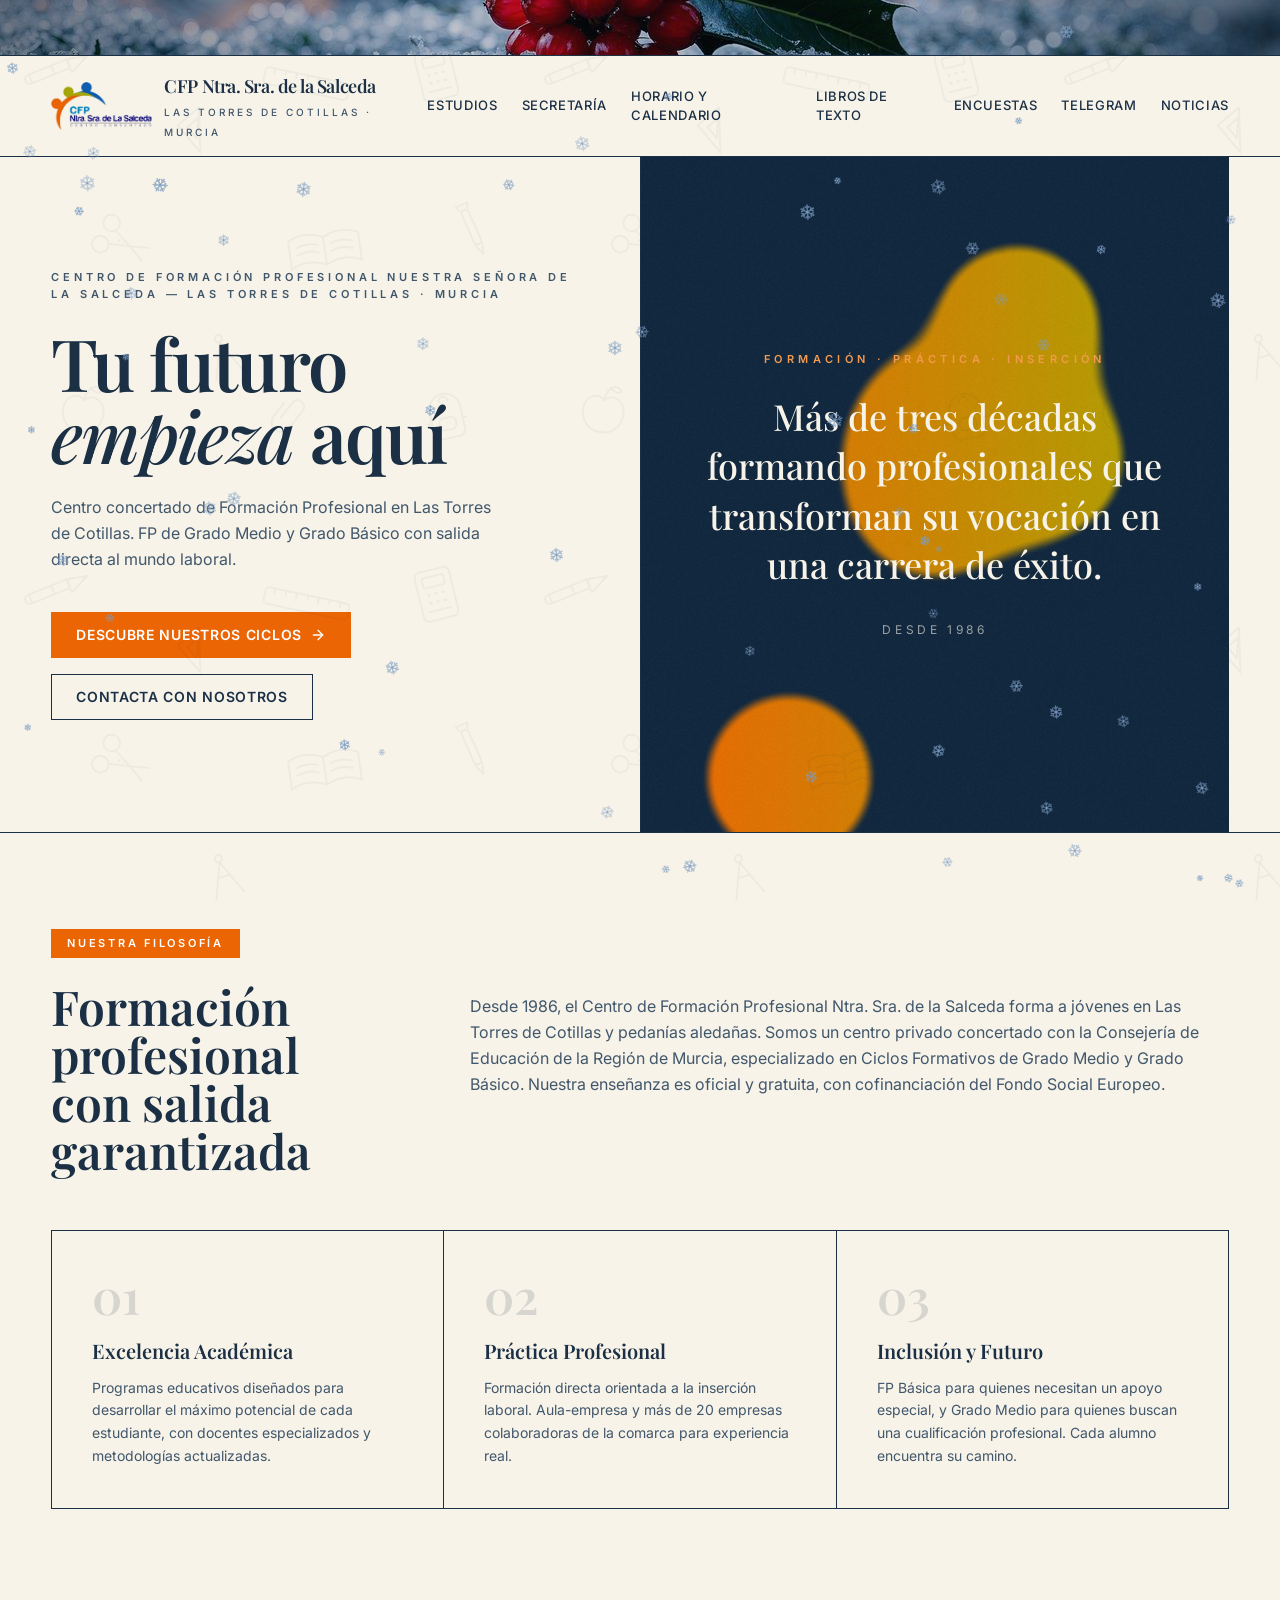
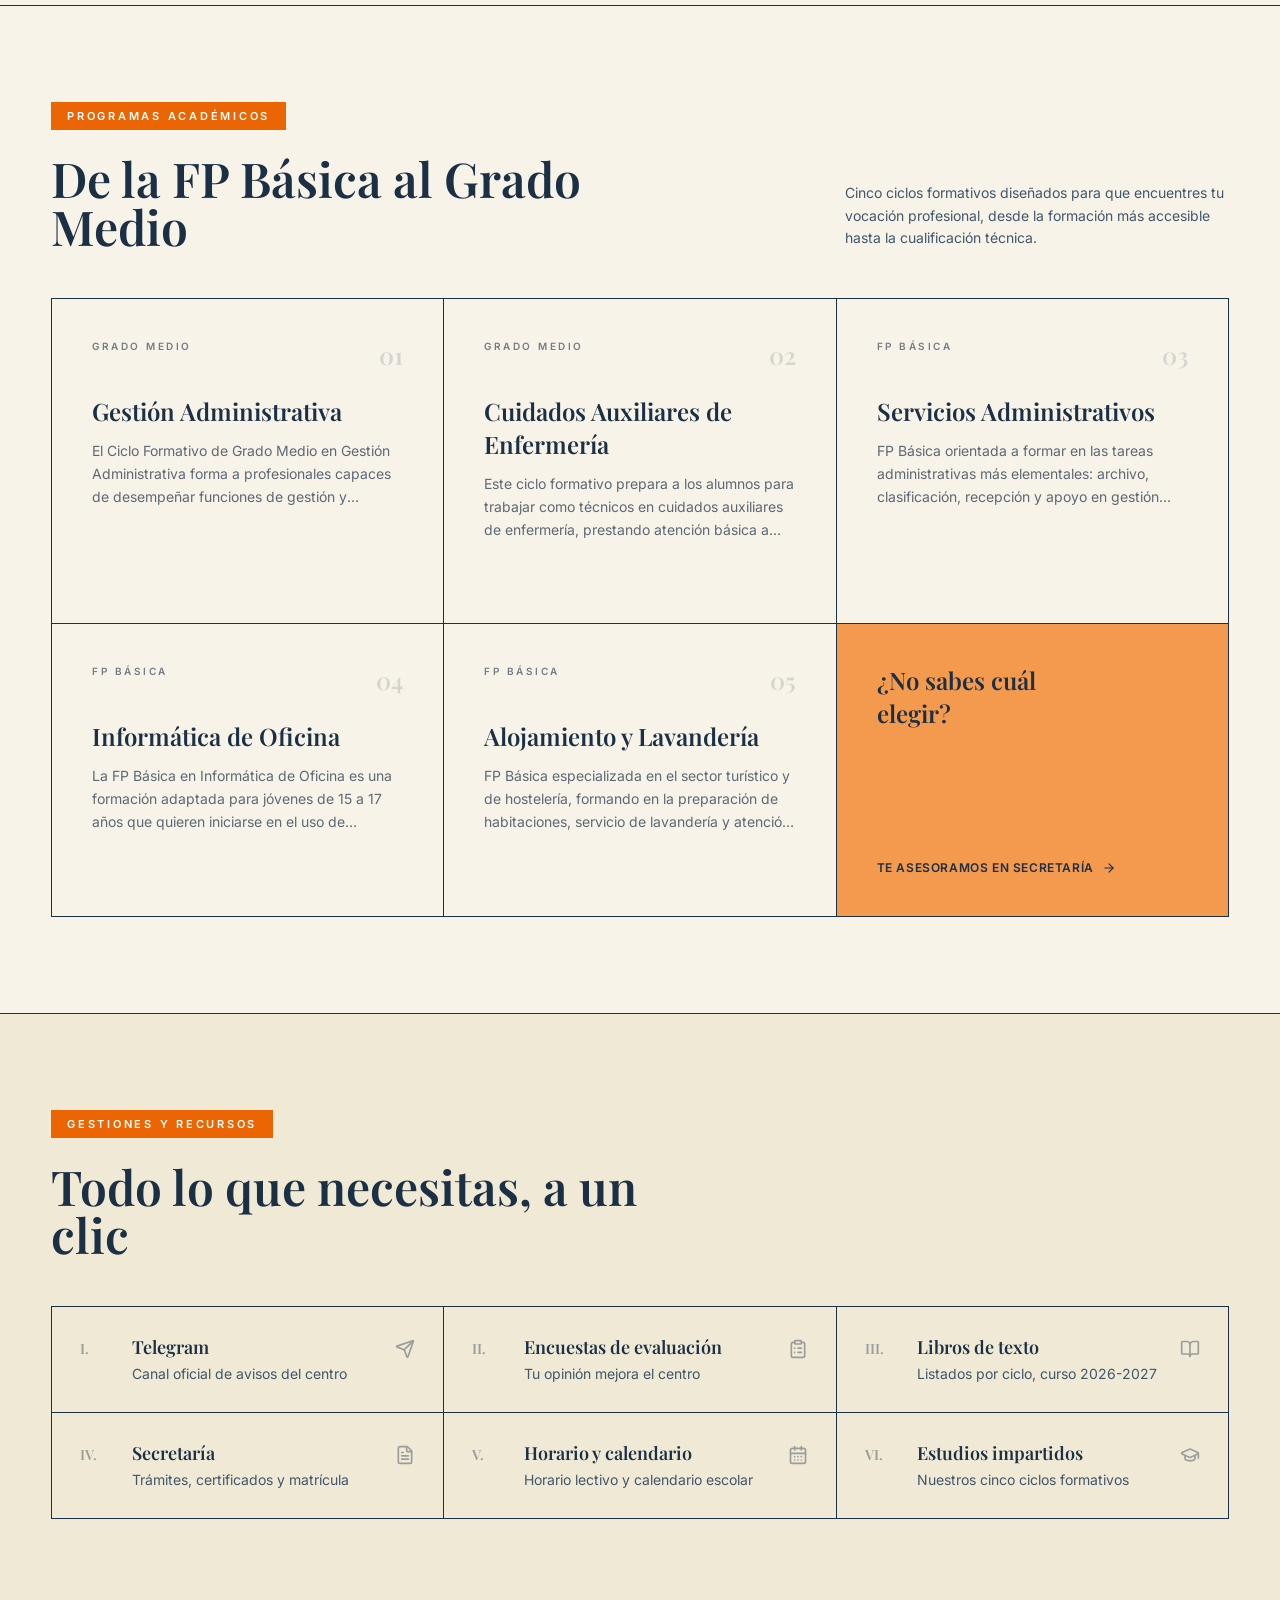
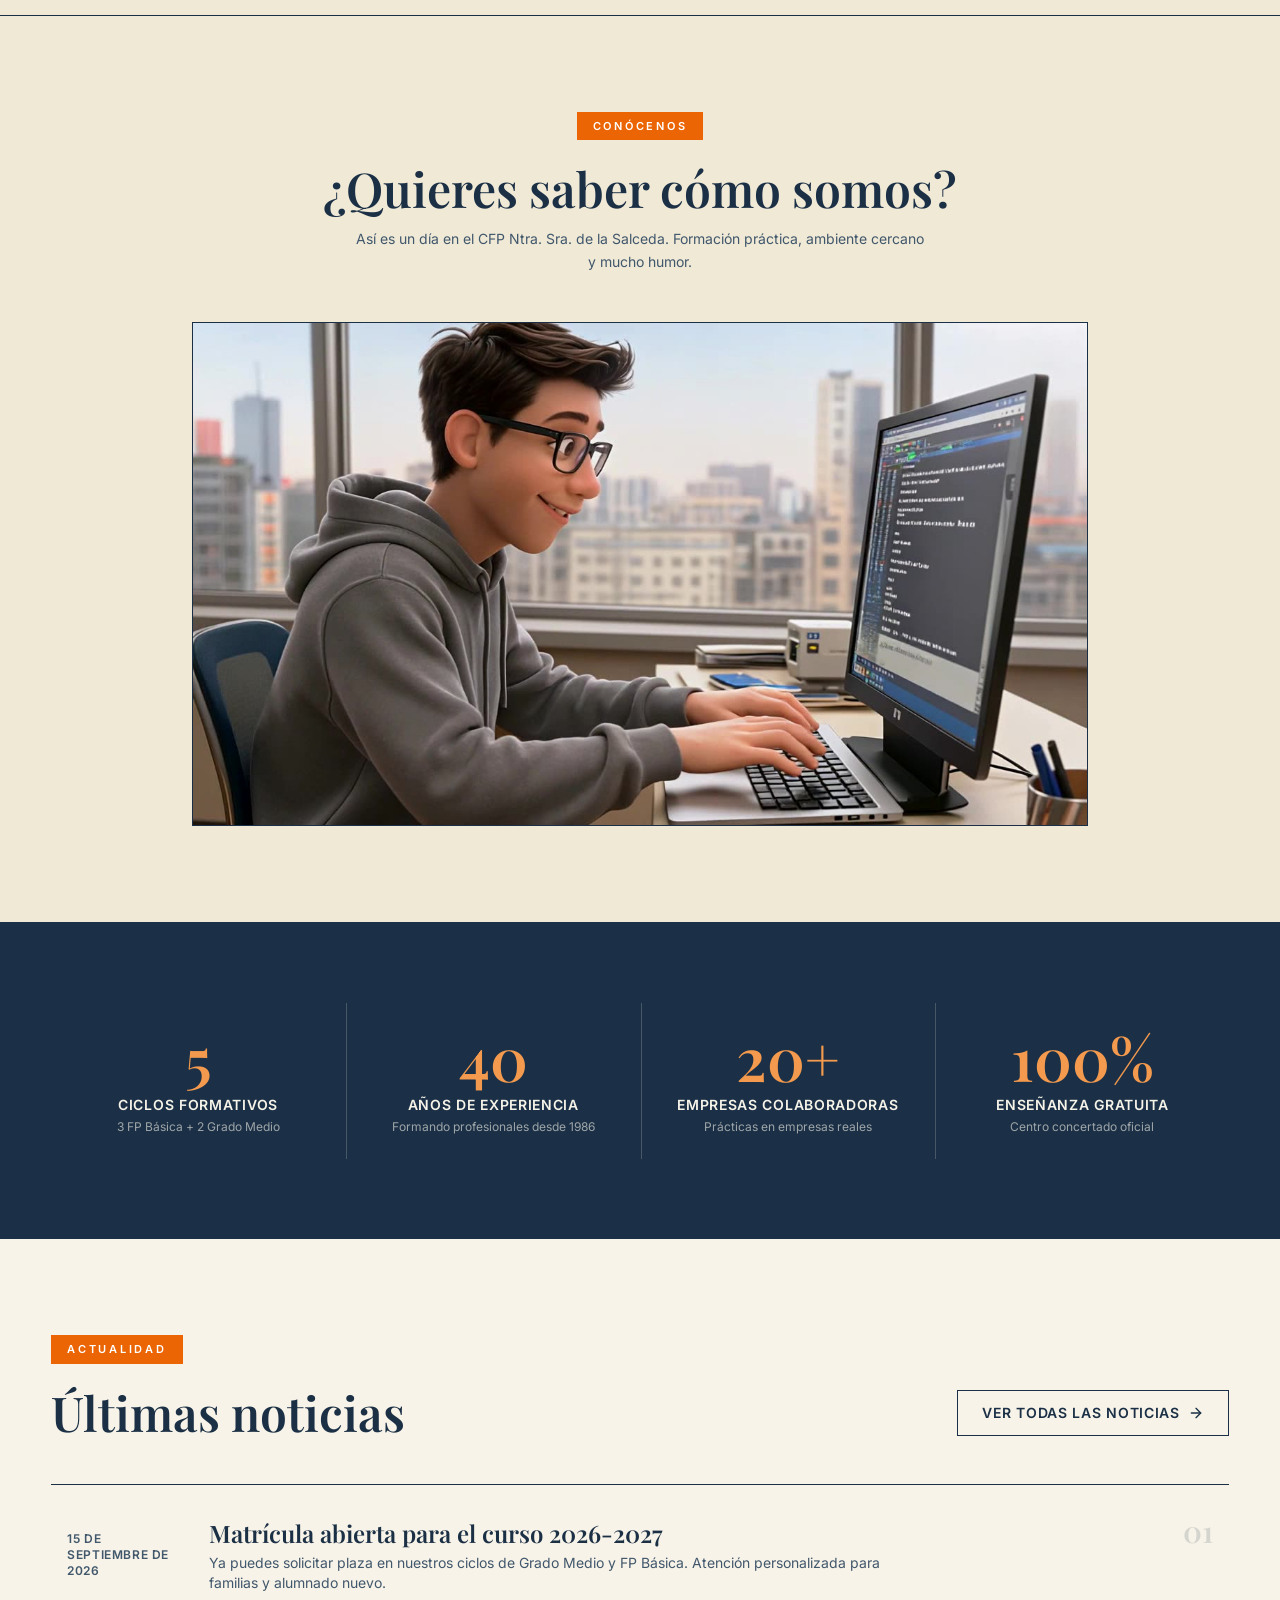
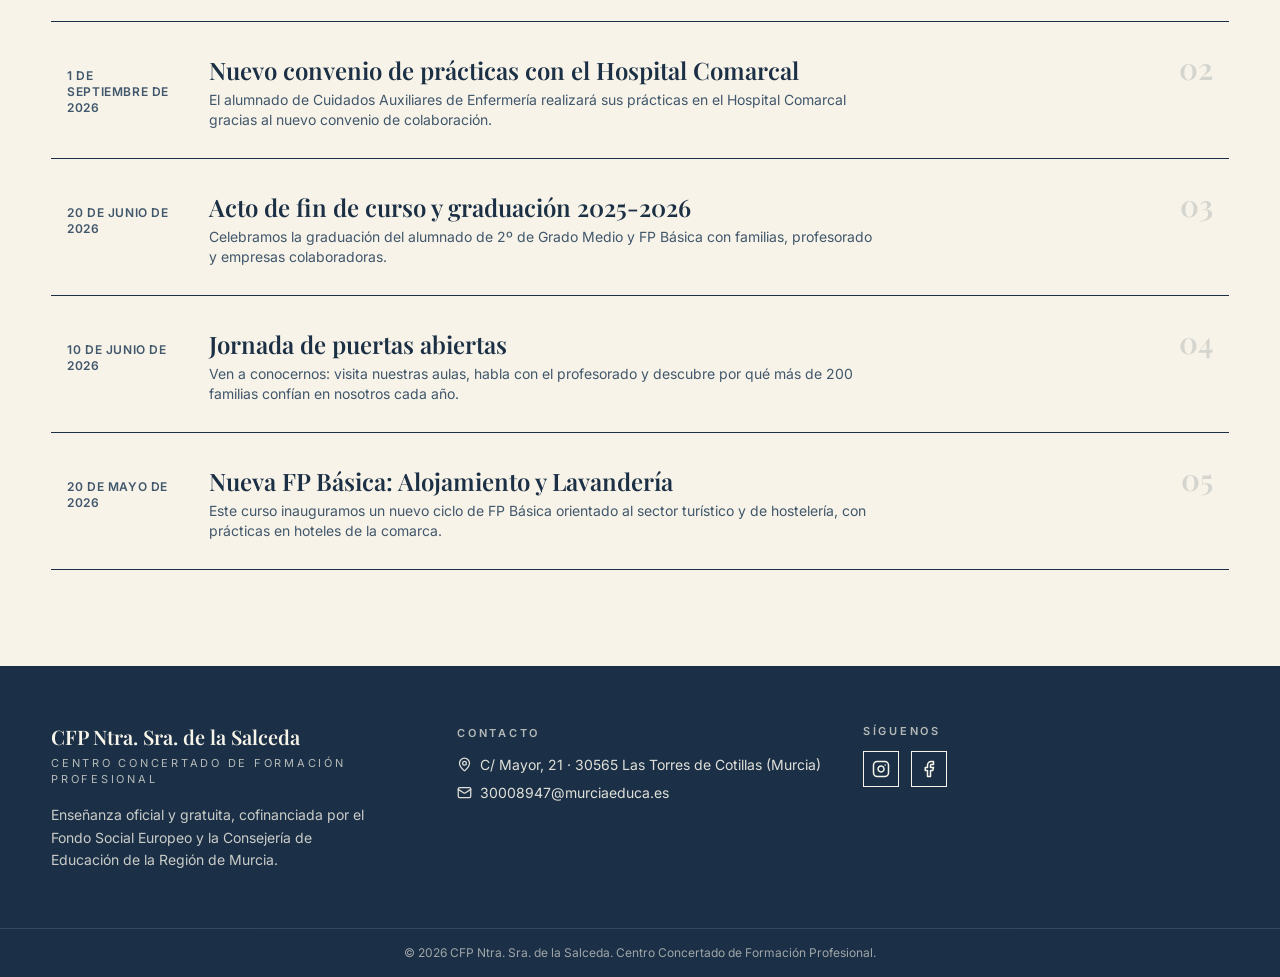
==== commit 238b8aed: "Patron escolar mas fino y tenue" ====
--- a/index.html
+++ b/index.html
@@ -19,8 +19,8 @@
       rel="stylesheet"
     />
     <title>CFP Ntra. Sra. de la Salceda — FP en Las Torres de Cotillas</title>
-    <script type="module" crossorigin src="./assets/index-C16J4sTX.js"></script>
-    <link rel="stylesheet" crossorigin href="./assets/index-D0ekbXTb.css">
+    <script type="module" crossorigin src="./assets/index-CoPUICOl.js"></script>
+    <link rel="stylesheet" crossorigin href="./assets/index-DDt3EH-k.css">
   </head>
   <body>
     <div id="root"></div>
--- a/assets/index-DDt3EH-k.css
+++ b/assets/index-DDt3EH-k.css
@@ -0,0 +1 @@
+*,:before,:after{--tw-border-spacing-x: 0;--tw-border-spacing-y: 0;--tw-translate-x: 0;--tw-translate-y: 0;--tw-rotate: 0;--tw-skew-x: 0;--tw-skew-y: 0;--tw-scale-x: 1;--tw-scale-y: 1;--tw-pan-x: ;--tw-pan-y: ;--tw-pinch-zoom: ;--tw-scroll-snap-strictness: proximity;--tw-gradient-from-position: ;--tw-gradient-via-position: ;--tw-gradient-to-position: ;--tw-ordinal: ;--tw-slashed-zero: ;--tw-numeric-figure: ;--tw-numeric-spacing: ;--tw-numeric-fraction: ;--tw-ring-inset: ;--tw-ring-offset-width: 0px;--tw-ring-offset-color: #fff;--tw-ring-color: rgb(59 130 246 / .5);--tw-ring-offset-shadow: 0 0 #0000;--tw-ring-shadow: 0 0 #0000;--tw-shadow: 0 0 #0000;--tw-shadow-colored: 0 0 #0000;--tw-blur: ;--tw-brightness: ;--tw-contrast: ;--tw-grayscale: ;--tw-hue-rotate: ;--tw-invert: ;--tw-saturate: ;--tw-sepia: ;--tw-drop-shadow: ;--tw-backdrop-blur: ;--tw-backdrop-brightness: ;--tw-backdrop-contrast: ;--tw-backdrop-grayscale: ;--tw-backdrop-hue-rotate: ;--tw-backdrop-invert: ;--tw-backdrop-opacity: ;--tw-backdrop-saturate: ;--tw-backdrop-sepia: ;--tw-contain-size: ;--tw-contain-layout: ;--tw-contain-paint: ;--tw-contain-style: }::backdrop{--tw-border-spacing-x: 0;--tw-border-spacing-y: 0;--tw-translate-x: 0;--tw-translate-y: 0;--tw-rotate: 0;--tw-skew-x: 0;--tw-skew-y: 0;--tw-scale-x: 1;--tw-scale-y: 1;--tw-pan-x: ;--tw-pan-y: ;--tw-pinch-zoom: ;--tw-scroll-snap-strictness: proximity;--tw-gradient-from-position: ;--tw-gradient-via-position: ;--tw-gradient-to-position: ;--tw-ordinal: ;--tw-slashed-zero: ;--tw-numeric-figure: ;--tw-numeric-spacing: ;--tw-numeric-fraction: ;--tw-ring-inset: ;--tw-ring-offset-width: 0px;--tw-ring-offset-color: #fff;--tw-ring-color: rgb(59 130 246 / .5);--tw-ring-offset-shadow: 0 0 #0000;--tw-ring-shadow: 0 0 #0000;--tw-shadow: 0 0 #0000;--tw-shadow-colored: 0 0 #0000;--tw-blur: ;--tw-brightness: ;--tw-contrast: ;--tw-grayscale: ;--tw-hue-rotate: ;--tw-invert: ;--tw-saturate: ;--tw-sepia: ;--tw-drop-shadow: ;--tw-backdrop-blur: ;--tw-backdrop-brightness: ;--tw-backdrop-contrast: ;--tw-backdrop-grayscale: ;--tw-backdrop-hue-rotate: ;--tw-backdrop-invert: ;--tw-backdrop-opacity: ;--tw-backdrop-saturate: ;--tw-backdrop-sepia: ;--tw-contain-size: ;--tw-contain-layout: ;--tw-contain-paint: ;--tw-contain-style: }*,:before,:after{box-sizing:border-box;border-width:0;border-style:solid;border-color:#e5e7eb}:before,:after{--tw-content: ""}html,:host{line-height:1.5;-webkit-text-size-adjust:100%;-moz-tab-size:4;-o-tab-size:4;tab-size:4;font-family:ui-sans-serif,system-ui,sans-serif,"Apple Color Emoji","Segoe UI Emoji",Segoe UI Symbol,"Noto Color Emoji";font-feature-settings:normal;font-variation-settings:normal;-webkit-tap-highlight-color:transparent}body{margin:0;line-height:inherit}hr{height:0;color:inherit;border-top-width:1px}abbr:where([title]){-webkit-text-decoration:underline dotted;text-decoration:underline dotted}h1,h2,h3,h4,h5,h6{font-size:inherit;font-weight:inherit}a{color:inherit;text-decoration:inherit}b,strong{font-weight:bolder}code,kbd,samp,pre{font-family:ui-monospace,SFMono-Regular,Menlo,Monaco,Consolas,Liberation Mono,Courier New,monospace;font-feature-settings:normal;font-variation-settings:normal;font-size:1em}small{font-size:80%}sub,sup{font-size:75%;line-height:0;position:relative;vertical-align:baseline}sub{bottom:-.25em}sup{top:-.5em}table{text-indent:0;border-color:inherit;border-collapse:collapse}button,input,optgroup,select,textarea{font-family:inherit;font-feature-settings:inherit;font-variation-settings:inherit;font-size:100%;font-weight:inherit;line-height:inherit;letter-spacing:inherit;color:inherit;margin:0;padding:0}button,select{text-transform:none}button,input:where([type=button]),input:where([type=reset]),input:where([type=submit]){-webkit-appearance:button;background-color:transparent;background-image:none}:-moz-focusring{outline:auto}:-moz-ui-invalid{box-shadow:none}progress{vertical-align:baseline}::-webkit-inner-spin-button,::-webkit-outer-spin-button{height:auto}[type=search]{-webkit-appearance:textfield;outline-offset:-2px}::-webkit-search-decoration{-webkit-appearance:none}::-webkit-file-upload-button{-webkit-appearance:button;font:inherit}summary{display:list-item}blockquote,dl,dd,h1,h2,h3,h4,h5,h6,hr,figure,p,pre{margin:0}fieldset{margin:0;padding:0}legend{padding:0}ol,ul,menu{list-style:none;margin:0;padding:0}dialog{padding:0}textarea{resize:vertical}input::-moz-placeholder,textarea::-moz-placeholder{opacity:1;color:#9ca3af}input::placeholder,textarea::placeholder{opacity:1;color:#9ca3af}button,[role=button]{cursor:pointer}:disabled{cursor:default}img,svg,video,canvas,audio,iframe,embed,object{display:block;vertical-align:middle}img,video{max-width:100%;height:auto}[hidden]:where(:not([hidden=until-found])){display:none}:root{--cream: #f7f3e8;--cream-soft: #efe9d6;--ink: #1b2f45;--ink-deep: #12283f;--orange: #eb6504;--gold: #f49a4e;--background: 45 42% 94%;--foreground: 210 44% 19%;--card: 45 42% 94%;--card-foreground: 255 6% 14%;--popover: 45 42% 94%;--popover-foreground: 255 6% 14%;--primary: 210 44% 19%;--primary-foreground: 45 42% 94%;--secondary: 44 34% 89%;--secondary-foreground: 255 6% 14%;--muted: 44 30% 87%;--muted-foreground: 210 25% 34%;--accent: 25 96% 46%;--accent-foreground: 0 0% 100%;--destructive: 0 84.2% 60.2%;--destructive-foreground: 0 0% 98%;--border: 210 44% 19%;--input: 210 44% 19%;--ring: 25 96% 46%;--radius: 0px;--sidebar-background: 45 42% 94%;--sidebar-foreground: 210 44% 19%;--sidebar-primary: 210 44% 19%;--sidebar-primary-foreground: 45 42% 94%;--sidebar-accent: 44 34% 89%;--sidebar-accent-foreground: 210 44% 19%;--sidebar-border: 210 44% 19%;--sidebar-ring: 25 96% 46%}*{border-color:hsl(var(--border))}html{scroll-behavior:smooth}body{background-color:var(--cream);color:var(--ink);font-family:Inter,system-ui,-apple-system,sans-serif;-webkit-font-smoothing:antialiased}h1,h2,h3,.font-display{font-family:Playfair Display,Georgia,serif}::-moz-selection{background:var(--orange);color:#fff}::selection{background:var(--orange);color:#fff}.section-badge{display:inline-block;--tw-bg-opacity: 1;background-color:rgb(235 101 4 / var(--tw-bg-opacity, 1));padding:.375rem 1rem;font-size:11px;font-weight:600;text-transform:uppercase;letter-spacing:.25em;--tw-text-opacity: 1;color:rgb(255 255 255 / var(--tw-text-opacity, 1))}.btn-primary{display:inline-flex;align-items:center;gap:.5rem;border-width:1px;--tw-border-opacity: 1;border-color:rgb(235 101 4 / var(--tw-border-opacity, 1));--tw-bg-opacity: 1;background-color:rgb(235 101 4 / var(--tw-bg-opacity, 1));padding:.75rem 1.5rem;font-size:.875rem;line-height:1.25rem;font-weight:600;text-transform:uppercase;letter-spacing:.05em;--tw-text-opacity: 1;color:rgb(255 255 255 / var(--tw-text-opacity, 1));transition-property:color,background-color,border-color,text-decoration-color,fill,stroke;transition-timing-function:cubic-bezier(.4,0,.2,1);transition-duration:.15s}.btn-primary:hover{background-color:transparent;--tw-text-opacity: 1;color:rgb(235 101 4 / var(--tw-text-opacity, 1))}.btn-outline{display:inline-flex;align-items:center;gap:.5rem;border-width:1px;border-color:hsl(var(--primary));background-color:transparent;padding:.75rem 1.5rem;font-size:.875rem;line-height:1.25rem;font-weight:600;text-transform:uppercase;letter-spacing:.05em;color:hsl(var(--primary));transition-property:color,background-color,border-color,text-decoration-color,fill,stroke;transition-timing-function:cubic-bezier(.4,0,.2,1);transition-duration:.15s}.btn-outline:hover{background-color:hsl(var(--primary));color:hsl(var(--primary-foreground))}.btn-outline-cream{display:inline-flex;align-items:center;gap:.5rem;border-width:1px;--tw-border-opacity: 1;border-color:rgb(247 243 232 / var(--tw-border-opacity, 1));background-color:transparent;padding:.75rem 1.5rem;font-size:.875rem;line-height:1.25rem;font-weight:600;text-transform:uppercase;letter-spacing:.05em;--tw-text-opacity: 1;color:rgb(247 243 232 / var(--tw-text-opacity, 1));transition-property:color,background-color,border-color,text-decoration-color,fill,stroke;transition-timing-function:cubic-bezier(.4,0,.2,1);transition-duration:.15s}.btn-outline-cream:hover{--tw-bg-opacity: 1;background-color:rgb(247 243 232 / var(--tw-bg-opacity, 1));--tw-text-opacity: 1;color:rgb(27 47 69 / var(--tw-text-opacity, 1))}.reveal{opacity:0;transform:translateY(28px);transition:opacity .7s cubic-bezier(.22,1,.36,1),transform .7s cubic-bezier(.22,1,.36,1)}.reveal.is-visible{opacity:1;transform:translateY(0)}@media(prefers-reduced-motion:reduce){.reveal{opacity:1;transform:none;transition:none}}.sr-only{position:absolute;width:1px;height:1px;padding:0;margin:-1px;overflow:hidden;clip:rect(0,0,0,0);white-space:nowrap;border-width:0}.pointer-events-none{pointer-events:none}.visible{visibility:visible}.invisible{visibility:hidden}.fixed{position:fixed}.absolute{position:absolute}.relative{position:relative}.sticky{position:sticky}.inset-0{inset:0}.inset-x-0{left:0;right:0}.inset-y-0{top:0;bottom:0}.-bottom-12{bottom:-3rem}.-left-12{left:-3rem}.-right-12{right:-3rem}.-top-12{top:-3rem}.bottom-0{bottom:0}.left-0{left:0}.left-1\/2{left:50%}.left-2{left:.5rem}.left-\[50\%\]{left:50%}.right-0{right:0}.right-1{right:.25rem}.right-2{right:.5rem}.right-3{right:.75rem}.right-4{right:1rem}.top-0{top:0}.top-1\.5{top:.375rem}.top-1\/2{top:50%}.top-3\.5{top:.875rem}.top-4{top:1rem}.top-\[1px\]{top:1px}.top-\[50\%\]{top:50%}.top-\[60\%\]{top:60%}.top-full{top:100%}.isolate{isolation:isolate}.z-10{z-index:10}.z-20{z-index:20}.z-50{z-index:50}.z-\[1\]{z-index:1}.z-\[70\]{z-index:70}.order-first{order:-9999}.order-last{order:9999}.col-start-2{grid-column-start:2}.row-span-2{grid-row:span 2 / span 2}.row-start-1{grid-row-start:1}.\!m-0{margin:0!important}.-mx-1{margin-left:-.25rem;margin-right:-.25rem}.-mx-3{margin-left:-.75rem;margin-right:-.75rem}.-my-2{margin-top:-.5rem;margin-bottom:-.5rem}.mx-2{margin-left:.5rem;margin-right:.5rem}.mx-3\.5{margin-left:.875rem;margin-right:.875rem}.mx-auto{margin-left:auto;margin-right:auto}.my-0{margin-top:0;margin-bottom:0}.my-0\.5{margin-top:.125rem;margin-bottom:.125rem}.my-1{margin-top:.25rem;margin-bottom:.25rem}.-ml-4{margin-left:-1rem}.-mt-4{margin-top:-1rem}.mb-10{margin-bottom:2.5rem}.mb-2{margin-bottom:.5rem}.mb-3{margin-bottom:.75rem}.ml-1{margin-left:.25rem}.ml-4{margin-left:1rem}.ml-auto{margin-left:auto}.mt-0\.5{margin-top:.125rem}.mt-1{margin-top:.25rem}.mt-1\.5{margin-top:.375rem}.mt-10{margin-top:2.5rem}.mt-12{margin-top:3rem}.mt-14{margin-top:3.5rem}.mt-2{margin-top:.5rem}.mt-3{margin-top:.75rem}.mt-4{margin-top:1rem}.mt-5{margin-top:1.25rem}.mt-6{margin-top:1.5rem}.mt-8{margin-top:2rem}.mt-auto{margin-top:auto}.line-clamp-1{overflow:hidden;display:-webkit-box;-webkit-box-orient:vertical;-webkit-line-clamp:1}.line-clamp-2{overflow:hidden;display:-webkit-box;-webkit-box-orient:vertical;-webkit-line-clamp:2}.line-clamp-3{overflow:hidden;display:-webkit-box;-webkit-box-orient:vertical;-webkit-line-clamp:3}.block{display:block}.flex{display:flex}.inline-flex{display:inline-flex}.table{display:table}.table-caption{display:table-caption}.table-cell{display:table-cell}.table-row{display:table-row}.grid{display:grid}.hidden{display:none}.aspect-square{aspect-ratio:1 / 1}.aspect-video{aspect-ratio:16 / 9}.size-10{width:2.5rem;height:2.5rem}.size-2{width:.5rem;height:.5rem}.size-2\.5{width:.625rem;height:.625rem}.size-3{width:.75rem;height:.75rem}.size-3\.5{width:.875rem;height:.875rem}.size-4{width:1rem;height:1rem}.size-6{width:1.5rem;height:1.5rem}.size-7{width:1.75rem;height:1.75rem}.size-8{width:2rem;height:2rem}.size-9{width:2.25rem;height:2.25rem}.size-auto{width:auto;height:auto}.size-full{width:100%;height:100%}.h-1\.5{height:.375rem}.h-10{height:2.5rem}.h-11{height:2.75rem}.h-12{height:3rem}.h-2{height:.5rem}.h-2\.5{height:.625rem}.h-20{height:5rem}.h-4{height:1rem}.h-5{height:1.25rem}.h-6{height:1.5rem}.h-7{height:1.75rem}.h-8{height:2rem}.h-9{height:2.25rem}.h-\[1\.15rem\]{height:1.15rem}.h-\[calc\(100\%-1px\)\]{height:calc(100% - 1px)}.h-\[var\(--radix-navigation-menu-viewport-height\)\]{height:var(--radix-navigation-menu-viewport-height)}.h-\[var\(--radix-select-trigger-height\)\]{height:var(--radix-select-trigger-height)}.h-auto{height:auto}.h-full{height:100%}.h-px{height:1px}.h-svh{height:100svh}.max-h-\[300px\]{max-height:300px}.min-h-0{min-height:0px}.min-h-16{min-height:4rem}.min-h-4{min-height:1rem}.min-h-screen{min-height:100vh}.min-h-svh{min-height:100svh}.w-0{width:0px}.w-1{width:.25rem}.w-2{width:.5rem}.w-2\.5{width:.625rem}.w-3{width:.75rem}.w-3\/4{width:75%}.w-32{width:8rem}.w-4{width:1rem}.w-5{width:1.25rem}.w-64{width:16rem}.w-72{width:18rem}.w-8{width:2rem}.w-9{width:2.25rem}.w-\[100px\]{width:100px}.w-auto{width:auto}.w-fit{width:-moz-fit-content;width:fit-content}.w-full{width:100%}.w-max{width:-moz-max-content;width:max-content}.w-px{width:1px}.min-w-0{min-width:0px}.min-w-10{min-width:2.5rem}.min-w-5{min-width:1.25rem}.min-w-8{min-width:2rem}.min-w-9{min-width:2.25rem}.min-w-\[12rem\]{min-width:12rem}.min-w-\[8rem\]{min-width:8rem}.min-w-\[var\(--radix-select-trigger-width\)\]{min-width:var(--radix-select-trigger-width)}.max-w-2xl{max-width:42rem}.max-w-3xl{max-width:48rem}.max-w-4xl{max-width:56rem}.max-w-7xl{max-width:80rem}.max-w-\[calc\(100\%-2rem\)\]{max-width:calc(100% - 2rem)}.max-w-max{max-width:-moz-max-content;max-width:max-content}.max-w-md{max-width:28rem}.max-w-sm{max-width:24rem}.max-w-xl{max-width:36rem}.max-w-xs{max-width:20rem}.flex-1{flex:1 1 0%}.shrink-0{flex-shrink:0}.grow{flex-grow:1}.grow-0{flex-grow:0}.basis-full{flex-basis:100%}.caption-bottom{caption-side:bottom}.border-collapse{border-collapse:collapse}.-translate-x-1\/2{--tw-translate-x: -50%;transform:translate(var(--tw-translate-x),var(--tw-translate-y)) rotate(var(--tw-rotate)) skew(var(--tw-skew-x)) skewY(var(--tw-skew-y)) scaleX(var(--tw-scale-x)) scaleY(var(--tw-scale-y))}.-translate-x-px{--tw-translate-x: -1px;transform:translate(var(--tw-translate-x),var(--tw-translate-y)) rotate(var(--tw-rotate)) skew(var(--tw-skew-x)) skewY(var(--tw-skew-y)) scaleX(var(--tw-scale-x)) scaleY(var(--tw-scale-y))}.-translate-y-1\/2{--tw-translate-y: -50%;transform:translate(var(--tw-translate-x),var(--tw-translate-y)) rotate(var(--tw-rotate)) skew(var(--tw-skew-x)) skewY(var(--tw-skew-y)) scaleX(var(--tw-scale-x)) scaleY(var(--tw-scale-y))}.translate-x-\[-50\%\]{--tw-translate-x: -50%;transform:translate(var(--tw-translate-x),var(--tw-translate-y)) rotate(var(--tw-rotate)) skew(var(--tw-skew-x)) skewY(var(--tw-skew-y)) scaleX(var(--tw-scale-x)) scaleY(var(--tw-scale-y))}.translate-x-px{--tw-translate-x: 1px;transform:translate(var(--tw-translate-x),var(--tw-translate-y)) rotate(var(--tw-rotate)) skew(var(--tw-skew-x)) skewY(var(--tw-skew-y)) scaleX(var(--tw-scale-x)) scaleY(var(--tw-scale-y))}.translate-y-0\.5{--tw-translate-y: .125rem;transform:translate(var(--tw-translate-x),var(--tw-translate-y)) rotate(var(--tw-rotate)) skew(var(--tw-skew-x)) skewY(var(--tw-skew-y)) scaleX(var(--tw-scale-x)) scaleY(var(--tw-scale-y))}.translate-y-\[-50\%\]{--tw-translate-y: -50%;transform:translate(var(--tw-translate-x),var(--tw-translate-y)) rotate(var(--tw-rotate)) skew(var(--tw-skew-x)) skewY(var(--tw-skew-y)) scaleX(var(--tw-scale-x)) scaleY(var(--tw-scale-y))}.translate-y-\[calc\(-50\%_-_2px\)\]{--tw-translate-y: calc(-50% - 2px) ;transform:translate(var(--tw-translate-x),var(--tw-translate-y)) rotate(var(--tw-rotate)) skew(var(--tw-skew-x)) skewY(var(--tw-skew-y)) scaleX(var(--tw-scale-x)) scaleY(var(--tw-scale-y))}.rotate-45{--tw-rotate: 45deg;transform:translate(var(--tw-translate-x),var(--tw-translate-y)) rotate(var(--tw-rotate)) skew(var(--tw-skew-x)) skewY(var(--tw-skew-y)) scaleX(var(--tw-scale-x)) scaleY(var(--tw-scale-y))}.rotate-90{--tw-rotate: 90deg;transform:translate(var(--tw-translate-x),var(--tw-translate-y)) rotate(var(--tw-rotate)) skew(var(--tw-skew-x)) skewY(var(--tw-skew-y)) scaleX(var(--tw-scale-x)) scaleY(var(--tw-scale-y))}.transform{transform:translate(var(--tw-translate-x),var(--tw-translate-y)) rotate(var(--tw-rotate)) skew(var(--tw-skew-x)) skewY(var(--tw-skew-y)) scaleX(var(--tw-scale-x)) scaleY(var(--tw-scale-y))}@keyframes caret-blink{0%,70%,to{opacity:1}20%,50%{opacity:0}}.animate-caret-blink{animation:caret-blink 1.25s ease-out infinite}@keyframes pulse{50%{opacity:.5}}.animate-pulse{animation:pulse 2s cubic-bezier(.4,0,.6,1) infinite}@keyframes spin{to{transform:rotate(360deg)}}.animate-spin{animation:spin 1s linear infinite}.cursor-default{cursor:default}.cursor-pointer{cursor:pointer}.cursor-text{cursor:text}.touch-none{touch-action:none}.select-none{-webkit-user-select:none;-moz-user-select:none;user-select:none}.resize-none{resize:none}.resize{resize:both}.scroll-my-1{scroll-margin-top:.25rem;scroll-margin-bottom:.25rem}.scroll-mt-24{scroll-margin-top:6rem}.scroll-py-1{scroll-padding-top:.25rem;scroll-padding-bottom:.25rem}.list-disc{list-style-type:disc}.list-none{list-style-type:none}.auto-rows-min{grid-auto-rows:min-content}.grid-cols-\[0_1fr\]{grid-template-columns:0 1fr}.grid-rows-\[auto_auto\]{grid-template-rows:auto auto}.flex-row{flex-direction:row}.flex-col{flex-direction:column}.flex-col-reverse{flex-direction:column-reverse}.flex-wrap{flex-wrap:wrap}.place-content-center{place-content:center}.items-start{align-items:flex-start}.items-end{align-items:flex-end}.items-center{align-items:center}.items-baseline{align-items:baseline}.items-stretch{align-items:stretch}.justify-start{justify-content:flex-start}.justify-center{justify-content:center}.justify-between{justify-content:space-between}.justify-items-start{justify-items:start}.gap-0{gap:0px}.gap-0\.5{gap:.125rem}.gap-1{gap:.25rem}.gap-1\.5{gap:.375rem}.gap-10{gap:2.5rem}.gap-2{gap:.5rem}.gap-2\.5{gap:.625rem}.gap-3{gap:.75rem}.gap-4{gap:1rem}.gap-5{gap:1.25rem}.gap-6{gap:1.5rem}.gap-7{gap:1.75rem}.gap-8{gap:2rem}.gap-\[--spacing\(var\(--gap\)\)\]{gap:var(--spacing(var(--gap)))}.gap-px{gap:1px}.gap-y-0\.5{row-gap:.125rem}.space-y-2>:not([hidden])~:not([hidden]){--tw-space-y-reverse: 0;margin-top:calc(.5rem * calc(1 - var(--tw-space-y-reverse)));margin-bottom:calc(.5rem * var(--tw-space-y-reverse))}.space-y-4>:not([hidden])~:not([hidden]){--tw-space-y-reverse: 0;margin-top:calc(1rem * calc(1 - var(--tw-space-y-reverse)));margin-bottom:calc(1rem * var(--tw-space-y-reverse))}.space-y-5>:not([hidden])~:not([hidden]){--tw-space-y-reverse: 0;margin-top:calc(1.25rem * calc(1 - var(--tw-space-y-reverse)));margin-bottom:calc(1.25rem * var(--tw-space-y-reverse))}.space-y-px>:not([hidden])~:not([hidden]){--tw-space-y-reverse: 0;margin-top:calc(1px * calc(1 - var(--tw-space-y-reverse)));margin-bottom:calc(1px * var(--tw-space-y-reverse))}.divide-y>:not([hidden])~:not([hidden]){--tw-divide-y-reverse: 0;border-top-width:calc(1px * calc(1 - var(--tw-divide-y-reverse)));border-bottom-width:calc(1px * var(--tw-divide-y-reverse))}.divide-\[\#f7f3e8\]\/15>:not([hidden])~:not([hidden]){border-color:#f7f3e826}.divide-primary\/15>:not([hidden])~:not([hidden]){border-color:hsl(var(--primary) / .15)}.divide-primary\/20>:not([hidden])~:not([hidden]){border-color:hsl(var(--primary) / .2)}.self-start{align-self:flex-start}.self-stretch{align-self:stretch}.justify-self-end{justify-self:end}.overflow-auto{overflow:auto}.overflow-hidden{overflow:hidden}.overflow-x-auto{overflow-x:auto}.overflow-y-auto{overflow-y:auto}.overflow-x-hidden{overflow-x:hidden}.whitespace-nowrap{white-space:nowrap}.text-balance{text-wrap:balance}.break-words{overflow-wrap:break-word}.rounded-\[2px\]{border-radius:2px}.rounded-\[4px\]{border-radius:4px}.rounded-\[calc\(var\(--radius\)-5px\)\]{border-radius:calc(var(--radius) - 5px)}.rounded-\[inherit\]{border-radius:inherit}.rounded-full{border-radius:9999px}.rounded-lg{border-radius:var(--radius)}.rounded-md{border-radius:calc(var(--radius) - 2px)}.rounded-none{border-radius:0}.rounded-sm{border-radius:calc(var(--radius) - 4px)}.rounded-xl{border-radius:calc(var(--radius) + 4px)}.rounded-xs{border-radius:calc(var(--radius) - 6px)}.rounded-l-md{border-top-left-radius:calc(var(--radius) - 2px);border-bottom-left-radius:calc(var(--radius) - 2px)}.rounded-r-md{border-top-right-radius:calc(var(--radius) - 2px);border-bottom-right-radius:calc(var(--radius) - 2px)}.rounded-tl-sm{border-top-left-radius:calc(var(--radius) - 4px)}.border{border-width:1px}.border-0{border-width:0px}.border-\[1\.5px\]{border-width:1.5px}.border-y{border-top-width:1px;border-bottom-width:1px}.border-b{border-bottom-width:1px}.border-l{border-left-width:1px}.border-l-2{border-left-width:2px}.border-r{border-right-width:1px}.border-t{border-top-width:1px}.border-t-0{border-top-width:0px}.border-dashed{border-style:dashed}.border-\[\#eb6504\]{--tw-border-opacity: 1;border-color:rgb(235 101 4 / var(--tw-border-opacity, 1))}.border-\[\#f7f3e8\]\/20{border-color:#f7f3e833}.border-\[\#f7f3e8\]\/30{border-color:#f7f3e84d}.border-border{border-color:hsl(var(--border))}.border-border\/50{border-color:hsl(var(--border) / .5)}.border-current{border-color:currentColor}.border-input{border-color:hsl(var(--input))}.border-primary{border-color:hsl(var(--primary))}.border-primary\/20{border-color:hsl(var(--primary) / .2)}.border-primary\/30{border-color:hsl(var(--primary) / .3)}.border-sidebar-border{border-color:hsl(var(--sidebar-border))}.border-transparent{border-color:transparent}.border-l-transparent{border-left-color:transparent}.border-t-transparent{border-top-color:transparent}.bg-\[\#12283f\]{--tw-bg-opacity: 1;background-color:rgb(18 40 63 / var(--tw-bg-opacity, 1))}.bg-\[\#efe9d6\]{--tw-bg-opacity: 1;background-color:rgb(239 233 214 / var(--tw-bg-opacity, 1))}.bg-\[\#f49a4e\]{--tw-bg-opacity: 1;background-color:rgb(244 154 78 / var(--tw-bg-opacity, 1))}.bg-\[\#f7f3e8\]{--tw-bg-opacity: 1;background-color:rgb(247 243 232 / var(--tw-bg-opacity, 1))}.bg-\[\#f7f3e8\]\/95{background-color:#f7f3e8f2}.bg-accent{background-color:hsl(var(--accent))}.bg-background{background-color:hsl(var(--background))}.bg-black\/50{background-color:#00000080}.bg-border{background-color:hsl(var(--border))}.bg-card{background-color:hsl(var(--card))}.bg-destructive{--tw-bg-opacity: 1;background-color:hsl(var(--destructive) / var(--tw-bg-opacity, 1))}.bg-foreground{background-color:hsl(var(--foreground))}.bg-input{background-color:hsl(var(--input))}.bg-muted{background-color:hsl(var(--muted))}.bg-muted\/50{background-color:hsl(var(--muted) / .5)}.bg-popover{background-color:hsl(var(--popover))}.bg-primary{background-color:hsl(var(--primary))}.bg-primary\/10{background-color:hsl(var(--primary) / .1)}.bg-primary\/20{background-color:hsl(var(--primary) / .2)}.bg-secondary{background-color:hsl(var(--secondary))}.bg-sidebar{background-color:hsl(var(--sidebar-background))}.bg-sidebar-border{background-color:hsl(var(--sidebar-border))}.bg-transparent{background-color:transparent}.bg-white{--tw-bg-opacity: 1;background-color:rgb(255 255 255 / var(--tw-bg-opacity, 1))}.fill-current{fill:currentColor}.fill-foreground{fill:hsl(var(--foreground))}.fill-primary{fill:hsl(var(--primary))}.object-cover{-o-object-fit:cover;object-fit:cover}.p-0{padding:0}.p-1{padding:.25rem}.p-10{padding:2.5rem}.p-2{padding:.5rem}.p-2\.5{padding:.625rem}.p-3{padding:.75rem}.p-4{padding:1rem}.p-6{padding:1.5rem}.p-7{padding:1.75rem}.p-8{padding:2rem}.p-\[3px\]{padding:3px}.p-px{padding:1px}.px-1{padding-left:.25rem;padding-right:.25rem}.px-1\.5{padding-left:.375rem;padding-right:.375rem}.px-12{padding-left:3rem;padding-right:3rem}.px-2{padding-left:.5rem;padding-right:.5rem}.px-2\.5{padding-left:.625rem;padding-right:.625rem}.px-3{padding-left:.75rem;padding-right:.75rem}.px-4{padding-left:1rem;padding-right:1rem}.px-6{padding-left:1.5rem;padding-right:1.5rem}.px-\[4vw\]{padding-left:4vw;padding-right:4vw}.py-0\.5{padding-top:.125rem;padding-bottom:.125rem}.py-1{padding-top:.25rem;padding-bottom:.25rem}.py-1\.5{padding-top:.375rem;padding-bottom:.375rem}.py-10{padding-top:2.5rem;padding-bottom:2.5rem}.py-14{padding-top:3.5rem;padding-bottom:3.5rem}.py-16{padding-top:4rem;padding-bottom:4rem}.py-2{padding-top:.5rem;padding-bottom:.5rem}.py-28{padding-top:7rem;padding-bottom:7rem}.py-3{padding-top:.75rem;padding-bottom:.75rem}.py-3\.5{padding-top:.875rem;padding-bottom:.875rem}.py-4{padding-top:1rem;padding-bottom:1rem}.py-5{padding-top:1.25rem;padding-bottom:1.25rem}.py-6{padding-top:1.5rem;padding-bottom:1.5rem}.py-7{padding-top:1.75rem;padding-bottom:1.75rem}.py-8{padding-top:2rem;padding-bottom:2rem}.pb-16{padding-bottom:4rem}.pb-3{padding-bottom:.75rem}.pb-4{padding-bottom:1rem}.pl-2{padding-left:.5rem}.pl-3{padding-left:.75rem}.pl-4{padding-left:1rem}.pl-6{padding-left:1.5rem}.pl-8{padding-left:2rem}.pr-1{padding-right:.25rem}.pr-2{padding-right:.5rem}.pr-2\.5{padding-right:.625rem}.pr-3{padding-right:.75rem}.pr-8{padding-right:2rem}.pt-0{padding-top:0}.pt-0\.5{padding-top:.125rem}.pt-1{padding-top:.25rem}.pt-3{padding-top:.75rem}.pt-4{padding-top:1rem}.pt-6{padding-top:1.5rem}.text-left{text-align:left}.text-center{text-align:center}.align-middle{vertical-align:middle}.font-mono{font-family:ui-monospace,SFMono-Regular,Menlo,Monaco,Consolas,Liberation Mono,Courier New,monospace}.font-sans{font-family:ui-sans-serif,system-ui,sans-serif,"Apple Color Emoji","Segoe UI Emoji",Segoe UI Symbol,"Noto Color Emoji"}.text-2xl{font-size:1.5rem;line-height:2rem}.text-3xl{font-size:1.875rem;line-height:2.25rem}.text-4xl{font-size:2.25rem;line-height:2.5rem}.text-5xl{font-size:3rem;line-height:1}.text-6xl{font-size:3.75rem;line-height:1}.text-\[0\.8rem\]{font-size:.8rem}.text-\[10px\]{font-size:10px}.text-\[11px\]{font-size:11px}.text-\[13px\]{font-size:13px}.text-base{font-size:1rem;line-height:1.5rem}.text-lg{font-size:1.125rem;line-height:1.75rem}.text-sm{font-size:.875rem;line-height:1.25rem}.text-sm\/relaxed{font-size:.875rem;line-height:1.625}.text-xl{font-size:1.25rem;line-height:1.75rem}.text-xs{font-size:.75rem;line-height:1rem}.font-medium{font-weight:500}.font-normal{font-weight:400}.font-semibold{font-weight:600}.uppercase{text-transform:uppercase}.italic{font-style:italic}.tabular-nums{--tw-numeric-spacing: tabular-nums;font-variant-numeric:var(--tw-ordinal) var(--tw-slashed-zero) var(--tw-numeric-figure) var(--tw-numeric-spacing) var(--tw-numeric-fraction)}.leading-\[1\.05\]{line-height:1.05}.leading-none{line-height:1}.leading-normal{line-height:1.5}.leading-relaxed{line-height:1.625}.leading-snug{line-height:1.375}.leading-tight{line-height:1.25}.tracking-\[0\.25em\]{letter-spacing:.25em}.tracking-\[0\.35em\]{letter-spacing:.35em}.tracking-\[0\.3em\]{letter-spacing:.3em}.tracking-\[0\.4em\]{letter-spacing:.4em}.tracking-tight{letter-spacing:-.025em}.tracking-wider{letter-spacing:.05em}.tracking-widest{letter-spacing:.1em}.text-\[\#eb6504\]{--tw-text-opacity: 1;color:rgb(235 101 4 / var(--tw-text-opacity, 1))}.text-\[\#f49a4e\]{--tw-text-opacity: 1;color:rgb(244 154 78 / var(--tw-text-opacity, 1))}.text-\[\#f7f3e8\]{--tw-text-opacity: 1;color:rgb(247 243 232 / var(--tw-text-opacity, 1))}.text-\[\#f7f3e8\]\/60{color:#f7f3e899}.text-accent-foreground{color:hsl(var(--accent-foreground))}.text-background{color:hsl(var(--background))}.text-card-foreground{color:hsl(var(--card-foreground))}.text-current{color:currentColor}.text-destructive{--tw-text-opacity: 1;color:hsl(var(--destructive) / var(--tw-text-opacity, 1))}.text-foreground{color:hsl(var(--foreground))}.text-muted-foreground{color:hsl(var(--muted-foreground))}.text-popover-foreground{color:hsl(var(--popover-foreground))}.text-primary{color:hsl(var(--primary))}.text-primary-foreground{color:hsl(var(--primary-foreground))}.text-primary\/15{color:hsl(var(--primary) / .15)}.text-primary\/20{color:hsl(var(--primary) / .2)}.text-red-800{--tw-text-opacity: 1;color:rgb(153 27 27 / var(--tw-text-opacity, 1))}.text-secondary-foreground{color:hsl(var(--secondary-foreground))}.text-sidebar-foreground{color:hsl(var(--sidebar-foreground))}.text-sidebar-foreground\/70{color:hsl(var(--sidebar-foreground) / .7)}.text-white{--tw-text-opacity: 1;color:rgb(255 255 255 / var(--tw-text-opacity, 1))}.underline{text-decoration-line:underline}.underline-offset-4{text-underline-offset:4px}.underline-offset-8{text-underline-offset:8px}.opacity-0{opacity:0}.opacity-15{opacity:.15}.opacity-40{opacity:.4}.opacity-50{opacity:.5}.opacity-60{opacity:.6}.opacity-70{opacity:.7}.opacity-80{opacity:.8}.opacity-85{opacity:.85}.opacity-90{opacity:.9}.shadow{--tw-shadow: 0 1px 3px 0 rgb(0 0 0 / .1), 0 1px 2px -1px rgb(0 0 0 / .1);--tw-shadow-colored: 0 1px 3px 0 var(--tw-shadow-color), 0 1px 2px -1px var(--tw-shadow-color);box-shadow:var(--tw-ring-offset-shadow, 0 0 #0000),var(--tw-ring-shadow, 0 0 #0000),var(--tw-shadow)}.shadow-\[0_0_0_1px_hsl\(var\(--sidebar-border\)\)\]{--tw-shadow: 0 0 0 1px hsl(var(--sidebar-border));--tw-shadow-colored: 0 0 0 1px var(--tw-shadow-color);box-shadow:var(--tw-ring-offset-shadow, 0 0 #0000),var(--tw-ring-shadow, 0 0 #0000),var(--tw-shadow)}.shadow-lg{--tw-shadow: 0 10px 15px -3px rgb(0 0 0 / .1), 0 4px 6px -4px rgb(0 0 0 / .1);--tw-shadow-colored: 0 10px 15px -3px var(--tw-shadow-color), 0 4px 6px -4px var(--tw-shadow-color);box-shadow:var(--tw-ring-offset-shadow, 0 0 #0000),var(--tw-ring-shadow, 0 0 #0000),var(--tw-shadow)}.shadow-md{--tw-shadow: 0 4px 6px -1px rgb(0 0 0 / .1), 0 2px 4px -2px rgb(0 0 0 / .1);--tw-shadow-colored: 0 4px 6px -1px var(--tw-shadow-color), 0 2px 4px -2px var(--tw-shadow-color);box-shadow:var(--tw-ring-offset-shadow, 0 0 #0000),var(--tw-ring-shadow, 0 0 #0000),var(--tw-shadow)}.shadow-none{--tw-shadow: 0 0 #0000;--tw-shadow-colored: 0 0 #0000;box-shadow:var(--tw-ring-offset-shadow, 0 0 #0000),var(--tw-ring-shadow, 0 0 #0000),var(--tw-shadow)}.shadow-sm{--tw-shadow: 0 1px 2px 0 rgb(0 0 0 / .05);--tw-shadow-colored: 0 1px 2px 0 var(--tw-shadow-color);box-shadow:var(--tw-ring-offset-shadow, 0 0 #0000),var(--tw-ring-shadow, 0 0 #0000),var(--tw-shadow)}.shadow-xl{--tw-shadow: 0 20px 25px -5px rgb(0 0 0 / .1), 0 8px 10px -6px rgb(0 0 0 / .1);--tw-shadow-colored: 0 20px 25px -5px var(--tw-shadow-color), 0 8px 10px -6px var(--tw-shadow-color);box-shadow:var(--tw-ring-offset-shadow, 0 0 #0000),var(--tw-ring-shadow, 0 0 #0000),var(--tw-shadow)}.shadow-xs{--tw-shadow: 0 1px 2px 0 rgb(0 0 0 / .05);--tw-shadow-colored: 0 1px 2px 0 var(--tw-shadow-color);box-shadow:var(--tw-ring-offset-shadow, 0 0 #0000),var(--tw-ring-shadow, 0 0 #0000),var(--tw-shadow)}.outline-none{outline:2px solid transparent;outline-offset:2px}.outline{outline-style:solid}.ring-0{--tw-ring-offset-shadow: var(--tw-ring-inset) 0 0 0 var(--tw-ring-offset-width) var(--tw-ring-offset-color);--tw-ring-shadow: var(--tw-ring-inset) 0 0 0 calc(0px + var(--tw-ring-offset-width)) var(--tw-ring-color);box-shadow:var(--tw-ring-offset-shadow),var(--tw-ring-shadow),var(--tw-shadow, 0 0 #0000)}.ring-ring\/50{--tw-ring-color: hsl(var(--ring) / .5)}.ring-sidebar-ring{--tw-ring-color: hsl(var(--sidebar-ring))}.ring-offset-background{--tw-ring-offset-color: hsl(var(--background))}.filter{filter:var(--tw-blur) var(--tw-brightness) var(--tw-contrast) var(--tw-grayscale) var(--tw-hue-rotate) var(--tw-invert) var(--tw-saturate) var(--tw-sepia) var(--tw-drop-shadow)}.backdrop-blur{--tw-backdrop-blur: blur(8px);-webkit-backdrop-filter:var(--tw-backdrop-blur) var(--tw-backdrop-brightness) var(--tw-backdrop-contrast) var(--tw-backdrop-grayscale) var(--tw-backdrop-hue-rotate) var(--tw-backdrop-invert) var(--tw-backdrop-opacity) var(--tw-backdrop-saturate) var(--tw-backdrop-sepia);backdrop-filter:var(--tw-backdrop-blur) var(--tw-backdrop-brightness) var(--tw-backdrop-contrast) var(--tw-backdrop-grayscale) var(--tw-backdrop-hue-rotate) var(--tw-backdrop-invert) var(--tw-backdrop-opacity) var(--tw-backdrop-saturate) var(--tw-backdrop-sepia)}.transition{transition-property:color,background-color,border-color,text-decoration-color,fill,stroke,opacity,box-shadow,transform,filter,backdrop-filter;transition-timing-function:cubic-bezier(.4,0,.2,1);transition-duration:.15s}.transition-\[color\,box-shadow\]{transition-property:color,box-shadow;transition-timing-function:cubic-bezier(.4,0,.2,1);transition-duration:.15s}.transition-\[left\,right\,width\]{transition-property:left,right,width;transition-timing-function:cubic-bezier(.4,0,.2,1);transition-duration:.15s}.transition-\[margin\,opacity\]{transition-property:margin,opacity;transition-timing-function:cubic-bezier(.4,0,.2,1);transition-duration:.15s}.transition-\[width\,height\,padding\]{transition-property:width,height,padding;transition-timing-function:cubic-bezier(.4,0,.2,1);transition-duration:.15s}.transition-\[width\]{transition-property:width;transition-timing-function:cubic-bezier(.4,0,.2,1);transition-duration:.15s}.transition-all{transition-property:all;transition-timing-function:cubic-bezier(.4,0,.2,1);transition-duration:.15s}.transition-colors{transition-property:color,background-color,border-color,text-decoration-color,fill,stroke;transition-timing-function:cubic-bezier(.4,0,.2,1);transition-duration:.15s}.transition-none{transition-property:none}.transition-opacity{transition-property:opacity;transition-timing-function:cubic-bezier(.4,0,.2,1);transition-duration:.15s}.transition-shadow{transition-property:box-shadow;transition-timing-function:cubic-bezier(.4,0,.2,1);transition-duration:.15s}.transition-transform{transition-property:transform;transition-timing-function:cubic-bezier(.4,0,.2,1);transition-duration:.15s}.duration-100{transition-duration:.1s}.duration-1000{transition-duration:1s}.duration-200{transition-duration:.2s}.duration-300{transition-duration:.3s}.ease-in-out{transition-timing-function:cubic-bezier(.4,0,.2,1)}.ease-linear{transition-timing-function:linear}@keyframes enter{0%{opacity:var(--tw-enter-opacity, 1);transform:translate3d(var(--tw-enter-translate-x, 0),var(--tw-enter-translate-y, 0),0) scale3d(var(--tw-enter-scale, 1),var(--tw-enter-scale, 1),var(--tw-enter-scale, 1)) rotate(var(--tw-enter-rotate, 0))}}@keyframes exit{to{opacity:var(--tw-exit-opacity, 1);transform:translate3d(var(--tw-exit-translate-x, 0),var(--tw-exit-translate-y, 0),0) scale3d(var(--tw-exit-scale, 1),var(--tw-exit-scale, 1),var(--tw-exit-scale, 1)) rotate(var(--tw-exit-rotate, 0))}}.animate-in{animation-name:enter;animation-duration:.15s;--tw-enter-opacity: initial;--tw-enter-scale: initial;--tw-enter-rotate: initial;--tw-enter-translate-x: initial;--tw-enter-translate-y: initial}.fade-in-0{--tw-enter-opacity: 0}.zoom-in-95{--tw-enter-scale: .95}.duration-100{animation-duration:.1s}.duration-1000{animation-duration:1s}.duration-200{animation-duration:.2s}.duration-300{animation-duration:.3s}.ease-in-out{animation-timing-function:cubic-bezier(.4,0,.2,1)}.ease-linear{animation-timing-function:linear}.\[--cell-size\:--spacing\(8\)\]{--cell-size: var(--spacing(8))}body:after{content:"";position:fixed;inset:0;z-index:60;pointer-events:none;background-image:url(../images/patron-escolar.svg);background-repeat:repeat;background-size:520px 520px;opacity:.045}.season-band{position:relative;overflow:hidden;height:44px;background:var(--ink);color:var(--cream);border-bottom:1px solid var(--ink)}@media(min-width:768px){.season-band{height:56px}}.season-overlay{position:absolute;inset:0;background:linear-gradient(90deg,#0a14208c,#0a142040 35% 65%,#0a14208c)}.selection\:bg-primary *::-moz-selection{background-color:hsl(var(--primary))}.selection\:bg-primary *::selection{background-color:hsl(var(--primary))}.selection\:text-primary-foreground *::-moz-selection{color:hsl(var(--primary-foreground))}.selection\:text-primary-foreground *::selection{color:hsl(var(--primary-foreground))}.selection\:bg-primary::-moz-selection{background-color:hsl(var(--primary))}.selection\:bg-primary::selection{background-color:hsl(var(--primary))}.selection\:text-primary-foreground::-moz-selection{color:hsl(var(--primary-foreground))}.selection\:text-primary-foreground::selection{color:hsl(var(--primary-foreground))}.file\:inline-flex::file-selector-button{display:inline-flex}.file\:h-7::file-selector-button{height:1.75rem}.file\:border-0::file-selector-button{border-width:0px}.file\:bg-transparent::file-selector-button{background-color:transparent}.file\:text-sm::file-selector-button{font-size:.875rem;line-height:1.25rem}.file\:font-medium::file-selector-button{font-weight:500}.file\:text-foreground::file-selector-button{color:hsl(var(--foreground))}.placeholder\:text-muted-foreground::-moz-placeholder{color:hsl(var(--muted-foreground))}.placeholder\:text-muted-foreground::placeholder{color:hsl(var(--muted-foreground))}.after\:absolute:after{content:var(--tw-content);position:absolute}.after\:-inset-2:after{content:var(--tw-content);inset:-.5rem}.after\:inset-y-0:after{content:var(--tw-content);top:0;bottom:0}.after\:left-1\/2:after{content:var(--tw-content);left:50%}.after\:w-1:after{content:var(--tw-content);width:.25rem}.after\:w-\[2px\]:after{content:var(--tw-content);width:2px}.after\:-translate-x-1\/2:after{content:var(--tw-content);--tw-translate-x: -50%;transform:translate(var(--tw-translate-x),var(--tw-translate-y)) rotate(var(--tw-rotate)) skew(var(--tw-skew-x)) skewY(var(--tw-skew-y)) scaleX(var(--tw-scale-x)) scaleY(var(--tw-scale-y))}.first\:rounded-l-md:first-child{border-top-left-radius:calc(var(--radius) - 2px);border-bottom-left-radius:calc(var(--radius) - 2px)}.first\:border-l:first-child{border-left-width:1px}.last\:mt-0:last-child{margin-top:0}.last\:rounded-r-md:last-child{border-top-right-radius:calc(var(--radius) - 2px);border-bottom-right-radius:calc(var(--radius) - 2px)}.last\:border-b-0:last-child{border-bottom-width:0px}.hover\:bg-\[\#efe9d6\]:hover{--tw-bg-opacity: 1;background-color:rgb(239 233 214 / var(--tw-bg-opacity, 1))}.hover\:bg-\[\#f7f3e8\]:hover{--tw-bg-opacity: 1;background-color:rgb(247 243 232 / var(--tw-bg-opacity, 1))}.hover\:bg-accent:hover{background-color:hsl(var(--accent))}.hover\:bg-destructive\/90:hover{background-color:hsl(var(--destructive) / .9)}.hover\:bg-muted:hover{background-color:hsl(var(--muted))}.hover\:bg-muted\/50:hover{background-color:hsl(var(--muted) / .5)}.hover\:bg-primary:hover{background-color:hsl(var(--primary))}.hover\:bg-primary\/90:hover{background-color:hsl(var(--primary) / .9)}.hover\:bg-red-900:hover{--tw-bg-opacity: 1;background-color:rgb(127 29 29 / var(--tw-bg-opacity, 1))}.hover\:bg-secondary:hover{background-color:hsl(var(--secondary))}.hover\:bg-secondary\/80:hover{background-color:hsl(var(--secondary) / .8)}.hover\:bg-sidebar-accent:hover{background-color:hsl(var(--sidebar-accent))}.hover\:bg-white\/40:hover{background-color:#fff6}.hover\:text-\[\#1b2f45\]:hover{--tw-text-opacity: 1;color:rgb(27 47 69 / var(--tw-text-opacity, 1))}.hover\:text-accent-foreground:hover{color:hsl(var(--accent-foreground))}.hover\:text-foreground:hover{color:hsl(var(--foreground))}.hover\:text-muted-foreground:hover{color:hsl(var(--muted-foreground))}.hover\:text-primary-foreground:hover{color:hsl(var(--primary-foreground))}.hover\:text-sidebar-accent-foreground:hover{color:hsl(var(--sidebar-accent-foreground))}.hover\:text-white:hover{--tw-text-opacity: 1;color:rgb(255 255 255 / var(--tw-text-opacity, 1))}.hover\:underline:hover{text-decoration-line:underline}.hover\:opacity-100:hover{opacity:1}.hover\:opacity-60:hover{opacity:.6}.hover\:opacity-70:hover{opacity:.7}.hover\:shadow-\[0_0_0_1px_hsl\(var\(--sidebar-accent\)\)\]:hover{--tw-shadow: 0 0 0 1px hsl(var(--sidebar-accent));--tw-shadow-colored: 0 0 0 1px var(--tw-shadow-color);box-shadow:var(--tw-ring-offset-shadow, 0 0 #0000),var(--tw-ring-shadow, 0 0 #0000),var(--tw-shadow)}.hover\:ring-4:hover{--tw-ring-offset-shadow: var(--tw-ring-inset) 0 0 0 var(--tw-ring-offset-width) var(--tw-ring-offset-color);--tw-ring-shadow: var(--tw-ring-inset) 0 0 0 calc(4px + var(--tw-ring-offset-width)) var(--tw-ring-color);box-shadow:var(--tw-ring-offset-shadow),var(--tw-ring-shadow),var(--tw-shadow, 0 0 #0000)}.hover\:after\:bg-sidebar-border:hover:after{content:var(--tw-content);background-color:hsl(var(--sidebar-border))}.focus\:z-10:focus{z-index:10}.focus\:bg-accent:focus{background-color:hsl(var(--accent))}.focus\:bg-secondary\/50:focus{background-color:hsl(var(--secondary) / .5)}.focus\:bg-white\/40:focus{background-color:#fff6}.focus\:text-accent-foreground:focus{color:hsl(var(--accent-foreground))}.focus\:ring-2:focus{--tw-ring-offset-shadow: var(--tw-ring-inset) 0 0 0 var(--tw-ring-offset-width) var(--tw-ring-offset-color);--tw-ring-shadow: var(--tw-ring-inset) 0 0 0 calc(2px + var(--tw-ring-offset-width)) var(--tw-ring-color);box-shadow:var(--tw-ring-offset-shadow),var(--tw-ring-shadow),var(--tw-shadow, 0 0 #0000)}.focus\:ring-ring:focus{--tw-ring-color: hsl(var(--ring))}.focus\:ring-offset-2:focus{--tw-ring-offset-width: 2px}.focus-visible\:z-10:focus-visible{z-index:10}.focus-visible\:border-ring:focus-visible{border-color:hsl(var(--ring))}.focus-visible\:outline-1:focus-visible{outline-width:1px}.focus-visible\:outline-ring:focus-visible{outline-color:hsl(var(--ring))}.focus-visible\:ring-0:focus-visible{--tw-ring-offset-shadow: var(--tw-ring-inset) 0 0 0 var(--tw-ring-offset-width) var(--tw-ring-offset-color);--tw-ring-shadow: var(--tw-ring-inset) 0 0 0 calc(0px + var(--tw-ring-offset-width)) var(--tw-ring-color);box-shadow:var(--tw-ring-offset-shadow),var(--tw-ring-shadow),var(--tw-shadow, 0 0 #0000)}.focus-visible\:ring-1:focus-visible{--tw-ring-offset-shadow: var(--tw-ring-inset) 0 0 0 var(--tw-ring-offset-width) var(--tw-ring-offset-color);--tw-ring-shadow: var(--tw-ring-inset) 0 0 0 calc(1px + var(--tw-ring-offset-width)) var(--tw-ring-color);box-shadow:var(--tw-ring-offset-shadow),var(--tw-ring-shadow),var(--tw-shadow, 0 0 #0000)}.focus-visible\:ring-2:focus-visible{--tw-ring-offset-shadow: var(--tw-ring-inset) 0 0 0 var(--tw-ring-offset-width) var(--tw-ring-offset-color);--tw-ring-shadow: var(--tw-ring-inset) 0 0 0 calc(2px + var(--tw-ring-offset-width)) var(--tw-ring-color);box-shadow:var(--tw-ring-offset-shadow),var(--tw-ring-shadow),var(--tw-shadow, 0 0 #0000)}.focus-visible\:ring-4:focus-visible{--tw-ring-offset-shadow: var(--tw-ring-inset) 0 0 0 var(--tw-ring-offset-width) var(--tw-ring-offset-color);--tw-ring-shadow: var(--tw-ring-inset) 0 0 0 calc(4px + var(--tw-ring-offset-width)) var(--tw-ring-color);box-shadow:var(--tw-ring-offset-shadow),var(--tw-ring-shadow),var(--tw-shadow, 0 0 #0000)}.focus-visible\:ring-\[3px\]:focus-visible{--tw-ring-offset-shadow: var(--tw-ring-inset) 0 0 0 var(--tw-ring-offset-width) var(--tw-ring-offset-color);--tw-ring-shadow: var(--tw-ring-inset) 0 0 0 calc(3px + var(--tw-ring-offset-width)) var(--tw-ring-color);box-shadow:var(--tw-ring-offset-shadow),var(--tw-ring-shadow),var(--tw-shadow, 0 0 #0000)}.focus-visible\:ring-destructive\/20:focus-visible{--tw-ring-color: hsl(var(--destructive) / .2)}.focus-visible\:ring-ring:focus-visible{--tw-ring-color: hsl(var(--ring))}.focus-visible\:ring-ring\/50:focus-visible{--tw-ring-color: hsl(var(--ring) / .5)}.focus-visible\:ring-offset-1:focus-visible{--tw-ring-offset-width: 1px}.active\:bg-sidebar-accent:active{background-color:hsl(var(--sidebar-accent))}.active\:text-sidebar-accent-foreground:active{color:hsl(var(--sidebar-accent-foreground))}.disabled\:pointer-events-none:disabled{pointer-events:none}.disabled\:cursor-not-allowed:disabled{cursor:not-allowed}.disabled\:opacity-50:disabled{opacity:.5}.group\/menu-item:focus-within .group-focus-within\/menu-item\:opacity-100{opacity:1}.group:hover .group-hover\:text-primary\/30{color:hsl(var(--primary) / .3)}.group:hover .group-hover\:underline{text-decoration-line:underline}.group:hover .group-hover\:underline-offset-4{text-underline-offset:4px}.group\/menu-item:hover .group-hover\/menu-item\:opacity-100,.group:hover .group-hover\:opacity-100{opacity:1}.peer\/menu-button:hover~.peer-hover\/menu-button\:text-sidebar-accent-foreground{color:hsl(var(--sidebar-accent-foreground))}.peer:disabled~.peer-disabled\:cursor-not-allowed{cursor:not-allowed}.peer:disabled~.peer-disabled\:opacity-50{opacity:.5}.has-\[\>button\]\:ml-\[-0\.45rem\]:has(>button){margin-left:-.45rem}.has-\[\>button\]\:mr-\[-0\.45rem\]:has(>button){margin-right:-.45rem}.has-\[\>kbd\]\:ml-\[-0\.35rem\]:has(>kbd){margin-left:-.35rem}.has-\[\>kbd\]\:mr-\[-0\.35rem\]:has(>kbd){margin-right:-.35rem}.has-\[\>\[data-align\=block-end\]\]\:h-auto:has(>[data-align=block-end]){height:auto}.has-\[\>\[data-align\=block-start\]\]\:h-auto:has(>[data-align=block-start]){height:auto}.has-\[\>textarea\]\:h-auto:has(>textarea){height:auto}.has-\[\>\[data-slot\=field\]\]\:w-full:has(>[data-slot=field]){width:100%}.has-\[\>svg\]\:grid-cols-\[calc\(var\(--spacing\)\*4\)_1fr\]:has(>svg){grid-template-columns:calc(var(--spacing) * 4) 1fr}.has-\[\>\[data-align\=block-end\]\]\:flex-col:has(>[data-align=block-end]){flex-direction:column}.has-\[\>\[data-align\=block-start\]\]\:flex-col:has(>[data-align=block-start]){flex-direction:column}.has-\[\>\[data-slot\=field\]\]\:flex-col:has(>[data-slot=field]){flex-direction:column}.has-\[\>\[data-slot\=field-content\]\]\:items-start:has(>[data-slot=field-content]){align-items:flex-start}.has-\[\>\[data-slot\=button-group\]\]\:gap-2:has(>[data-slot=button-group]){gap:.5rem}.has-\[\>\[data-slot\=checkbox-group\]\]\:gap-3:has(>[data-slot=checkbox-group]){gap:.75rem}.has-\[\>\[data-slot\=radio-group\]\]\:gap-3:has(>[data-slot=radio-group]){gap:.75rem}.has-\[\>svg\]\:gap-x-3:has(>svg){-moz-column-gap:.75rem;column-gap:.75rem}.has-\[\>\[data-slot\=field\]\]\:rounded-md:has(>[data-slot=field]){border-radius:calc(var(--radius) - 2px)}.has-\[\>\[data-slot\=field\]\]\:border:has(>[data-slot=field]){border-width:1px}.has-\[\[data-slot\=input-group-control\]\:focus-visible\]\:border-ring:has([data-slot=input-group-control]:focus-visible){border-color:hsl(var(--ring))}.has-\[\[data-slot\]\[aria-invalid\=true\]\]\:border-destructive:has([data-slot][aria-invalid=true]){--tw-border-opacity: 1;border-color:hsl(var(--destructive) / var(--tw-border-opacity, 1))}.has-\[\>svg\]\:p-0:has(>svg){padding:0}.has-\[\>svg\]\:px-2:has(>svg){padding-left:.5rem;padding-right:.5rem}.has-\[\>svg\]\:px-2\.5:has(>svg){padding-left:.625rem;padding-right:.625rem}.has-\[\>svg\]\:px-3:has(>svg){padding-left:.75rem;padding-right:.75rem}.has-\[\>svg\]\:px-4:has(>svg){padding-left:1rem;padding-right:1rem}.has-\[\[data-slot\=input-group-control\]\:focus-visible\]\:ring-\[3px\]:has([data-slot=input-group-control]:focus-visible){--tw-ring-offset-shadow: var(--tw-ring-inset) 0 0 0 var(--tw-ring-offset-width) var(--tw-ring-offset-color);--tw-ring-shadow: var(--tw-ring-inset) 0 0 0 calc(3px + var(--tw-ring-offset-width)) var(--tw-ring-color);box-shadow:var(--tw-ring-offset-shadow),var(--tw-ring-shadow),var(--tw-shadow, 0 0 #0000)}.has-\[\[data-slot\=input-group-control\]\:focus-visible\]\:ring-ring\/50:has([data-slot=input-group-control]:focus-visible){--tw-ring-color: hsl(var(--ring) / .5)}.has-\[\[data-slot\]\[aria-invalid\=true\]\]\:ring-destructive\/20:has([data-slot][aria-invalid=true]){--tw-ring-color: hsl(var(--destructive) / .2)}.group\/item:has([data-slot=item-description]) .group-has-\[\[data-slot\=item-description\]\]\/item\:translate-y-0\.5{--tw-translate-y: .125rem;transform:translate(var(--tw-translate-x),var(--tw-translate-y)) rotate(var(--tw-rotate)) skew(var(--tw-skew-x)) skewY(var(--tw-skew-y)) scaleX(var(--tw-scale-x)) scaleY(var(--tw-scale-y))}.group\/item:has([data-slot=item-description]) .group-has-\[\[data-slot\=item-description\]\]\/item\:self-start{align-self:flex-start}.group\/field:has([data-orientation=horizontal]) .group-has-\[\[data-orientation\=horizontal\]\]\/field\:text-balance{text-wrap:balance}.group\/input-group:has(>input) .group-has-\[\>input\]\/input-group\:pb-2\.5{padding-bottom:.625rem}.group\/input-group:has(>input) .group-has-\[\>input\]\/input-group\:pt-2\.5{padding-top:.625rem}.aria-disabled\:pointer-events-none[aria-disabled=true]{pointer-events:none}.aria-disabled\:opacity-50[aria-disabled=true]{opacity:.5}.aria-selected\:text-muted-foreground[aria-selected=true]{color:hsl(var(--muted-foreground))}.data-\[disabled\=true\]\:pointer-events-none[data-disabled=true],.data-\[disabled\]\:pointer-events-none[data-disabled]{pointer-events:none}.data-\[vaul-drawer-direction\=bottom\]\:inset-x-0[data-vaul-drawer-direction=bottom]{left:0;right:0}.data-\[vaul-drawer-direction\=left\]\:inset-y-0[data-vaul-drawer-direction=left],.data-\[vaul-drawer-direction\=right\]\:inset-y-0[data-vaul-drawer-direction=right]{top:0;bottom:0}.data-\[vaul-drawer-direction\=top\]\:inset-x-0[data-vaul-drawer-direction=top]{left:0;right:0}.data-\[vaul-drawer-direction\=bottom\]\:bottom-0[data-vaul-drawer-direction=bottom]{bottom:0}.data-\[vaul-drawer-direction\=left\]\:left-0[data-vaul-drawer-direction=left]{left:0}.data-\[vaul-drawer-direction\=right\]\:right-0[data-vaul-drawer-direction=right]{right:0}.data-\[vaul-drawer-direction\=top\]\:top-0[data-vaul-drawer-direction=top]{top:0}.data-\[active\=true\]\:z-10[data-active=true]{z-index:10}.data-\[vaul-drawer-direction\=bottom\]\:mt-24[data-vaul-drawer-direction=bottom]{margin-top:6rem}.data-\[vaul-drawer-direction\=top\]\:mb-24[data-vaul-drawer-direction=top]{margin-bottom:6rem}.data-\[orientation\=horizontal\]\:h-1\.5[data-orientation=horizontal]{height:.375rem}.data-\[orientation\=horizontal\]\:h-full[data-orientation=horizontal]{height:100%}.data-\[orientation\=horizontal\]\:h-px[data-orientation=horizontal]{height:1px}.data-\[orientation\=vertical\]\:h-auto[data-orientation=vertical]{height:auto}.data-\[orientation\=vertical\]\:h-full[data-orientation=vertical]{height:100%}.data-\[panel-group-direction\=vertical\]\:h-px[data-panel-group-direction=vertical]{height:1px}.data-\[size\=default\]\:h-9[data-size=default]{height:2.25rem}.data-\[size\=sm\]\:h-8[data-size=sm]{height:2rem}.data-\[vaul-drawer-direction\=bottom\]\:max-h-\[80vh\][data-vaul-drawer-direction=bottom],.data-\[vaul-drawer-direction\=top\]\:max-h-\[80vh\][data-vaul-drawer-direction=top]{max-height:80vh}.data-\[orientation\=vertical\]\:min-h-44[data-orientation=vertical]{min-height:11rem}.data-\[orientation\=horizontal\]\:w-full[data-orientation=horizontal]{width:100%}.data-\[orientation\=vertical\]\:w-1\.5[data-orientation=vertical]{width:.375rem}.data-\[orientation\=vertical\]\:w-auto[data-orientation=vertical]{width:auto}.data-\[orientation\=vertical\]\:w-full[data-orientation=vertical]{width:100%}.data-\[orientation\=vertical\]\:w-px[data-orientation=vertical]{width:1px}.data-\[panel-group-direction\=vertical\]\:w-full[data-panel-group-direction=vertical]{width:100%}.data-\[vaul-drawer-direction\=left\]\:w-3\/4[data-vaul-drawer-direction=left],.data-\[vaul-drawer-direction\=right\]\:w-3\/4[data-vaul-drawer-direction=right]{width:75%}.data-\[side\=bottom\]\:translate-y-1[data-side=bottom]{--tw-translate-y: .25rem;transform:translate(var(--tw-translate-x),var(--tw-translate-y)) rotate(var(--tw-rotate)) skew(var(--tw-skew-x)) skewY(var(--tw-skew-y)) scaleX(var(--tw-scale-x)) scaleY(var(--tw-scale-y))}.data-\[side\=left\]\:-translate-x-1[data-side=left]{--tw-translate-x: -.25rem;transform:translate(var(--tw-translate-x),var(--tw-translate-y)) rotate(var(--tw-rotate)) skew(var(--tw-skew-x)) skewY(var(--tw-skew-y)) scaleX(var(--tw-scale-x)) scaleY(var(--tw-scale-y))}.data-\[side\=right\]\:translate-x-1[data-side=right]{--tw-translate-x: .25rem;transform:translate(var(--tw-translate-x),var(--tw-translate-y)) rotate(var(--tw-rotate)) skew(var(--tw-skew-x)) skewY(var(--tw-skew-y)) scaleX(var(--tw-scale-x)) scaleY(var(--tw-scale-y))}.data-\[side\=top\]\:-translate-y-1[data-side=top]{--tw-translate-y: -.25rem;transform:translate(var(--tw-translate-x),var(--tw-translate-y)) rotate(var(--tw-rotate)) skew(var(--tw-skew-x)) skewY(var(--tw-skew-y)) scaleX(var(--tw-scale-x)) scaleY(var(--tw-scale-y))}.data-\[state\=checked\]\:translate-x-\[calc\(100\%-2px\)\][data-state=checked]{--tw-translate-x: calc(100% - 2px) ;transform:translate(var(--tw-translate-x),var(--tw-translate-y)) rotate(var(--tw-rotate)) skew(var(--tw-skew-x)) skewY(var(--tw-skew-y)) scaleX(var(--tw-scale-x)) scaleY(var(--tw-scale-y))}.data-\[state\=unchecked\]\:translate-x-0[data-state=unchecked]{--tw-translate-x: 0px;transform:translate(var(--tw-translate-x),var(--tw-translate-y)) rotate(var(--tw-rotate)) skew(var(--tw-skew-x)) skewY(var(--tw-skew-y)) scaleX(var(--tw-scale-x)) scaleY(var(--tw-scale-y))}@keyframes accordion-up{0%{height:var(--radix-accordion-content-height)}to{height:0}}.data-\[state\=closed\]\:animate-accordion-up[data-state=closed]{animation:accordion-up .2s ease-out}@keyframes accordion-down{0%{height:0}to{height:var(--radix-accordion-content-height)}}.data-\[state\=open\]\:animate-accordion-down[data-state=open]{animation:accordion-down .2s ease-out}.data-\[orientation\=vertical\]\:flex-col[data-orientation=vertical],.data-\[panel-group-direction\=vertical\]\:flex-col[data-panel-group-direction=vertical]{flex-direction:column}.data-\[slot\=checkbox-group\]\:gap-3[data-slot=checkbox-group]{gap:.75rem}.data-\[range-end\=true\]\:rounded-md[data-range-end=true]{border-radius:calc(var(--radius) - 2px)}.data-\[range-middle\=true\]\:rounded-none[data-range-middle=true]{border-radius:0}.data-\[range-start\=true\]\:rounded-md[data-range-start=true]{border-radius:calc(var(--radius) - 2px)}.data-\[selected\=true\]\:rounded-none[data-selected=true],.data-\[spacing\=0\]\:rounded-none[data-spacing="0"]{border-radius:0}.data-\[range-end\=true\]\:rounded-r-md[data-range-end=true]{border-top-right-radius:calc(var(--radius) - 2px);border-bottom-right-radius:calc(var(--radius) - 2px)}.data-\[range-start\=true\]\:rounded-l-md[data-range-start=true]{border-top-left-radius:calc(var(--radius) - 2px);border-bottom-left-radius:calc(var(--radius) - 2px)}.data-\[vaul-drawer-direction\=bottom\]\:rounded-t-lg[data-vaul-drawer-direction=bottom]{border-top-left-radius:var(--radius);border-top-right-radius:var(--radius)}.data-\[vaul-drawer-direction\=top\]\:rounded-b-lg[data-vaul-drawer-direction=top]{border-bottom-right-radius:var(--radius);border-bottom-left-radius:var(--radius)}.data-\[spacing\=0\]\:data-\[variant\=outline\]\:border-l-0[data-variant=outline][data-spacing="0"]{border-left-width:0px}.data-\[vaul-drawer-direction\=bottom\]\:border-t[data-vaul-drawer-direction=bottom]{border-top-width:1px}.data-\[vaul-drawer-direction\=left\]\:border-r[data-vaul-drawer-direction=left]{border-right-width:1px}.data-\[vaul-drawer-direction\=right\]\:border-l[data-vaul-drawer-direction=right]{border-left-width:1px}.data-\[vaul-drawer-direction\=top\]\:border-b[data-vaul-drawer-direction=top]{border-bottom-width:1px}.data-\[active\=true\]\:border-ring[data-active=true]{border-color:hsl(var(--ring))}.data-\[state\=checked\]\:border-primary[data-state=checked]{border-color:hsl(var(--primary))}.data-\[active\=true\]\:bg-accent\/50[data-active=true]{background-color:hsl(var(--accent) / .5)}.data-\[active\=true\]\:bg-sidebar-accent[data-active=true]{background-color:hsl(var(--sidebar-accent))}.data-\[range-end\=true\]\:bg-primary[data-range-end=true]{background-color:hsl(var(--primary))}.data-\[range-middle\=true\]\:bg-accent[data-range-middle=true]{background-color:hsl(var(--accent))}.data-\[range-start\=true\]\:bg-primary[data-range-start=true],.data-\[selected-single\=true\]\:bg-primary[data-selected-single=true]{background-color:hsl(var(--primary))}.data-\[selected\=true\]\:bg-accent[data-selected=true]{background-color:hsl(var(--accent))}.data-\[state\=active\]\:bg-background[data-state=active]{background-color:hsl(var(--background))}.data-\[state\=checked\]\:bg-primary[data-state=checked]{background-color:hsl(var(--primary))}.data-\[state\=on\]\:bg-accent[data-state=on],.data-\[state\=open\]\:bg-accent[data-state=open]{background-color:hsl(var(--accent))}.data-\[state\=open\]\:bg-accent\/50[data-state=open]{background-color:hsl(var(--accent) / .5)}.data-\[state\=open\]\:bg-secondary[data-state=open]{background-color:hsl(var(--secondary))}.data-\[state\=selected\]\:bg-muted[data-state=selected]{background-color:hsl(var(--muted))}.data-\[state\=unchecked\]\:bg-input[data-state=unchecked]{background-color:hsl(var(--input))}.data-\[inset\]\:pl-8[data-inset]{padding-left:2rem}.data-\[variant\=label\]\:text-sm[data-variant=label]{font-size:.875rem;line-height:1.25rem}.data-\[variant\=legend\]\:text-base[data-variant=legend]{font-size:1rem;line-height:1.5rem}.data-\[active\=true\]\:font-medium[data-active=true]{font-weight:500}.data-\[active\=true\]\:text-accent-foreground[data-active=true]{color:hsl(var(--accent-foreground))}.data-\[active\=true\]\:text-sidebar-accent-foreground[data-active=true]{color:hsl(var(--sidebar-accent-foreground))}.data-\[error\=true\]\:text-destructive[data-error=true],.data-\[invalid\=true\]\:text-destructive[data-invalid=true]{--tw-text-opacity: 1;color:hsl(var(--destructive) / var(--tw-text-opacity, 1))}.data-\[placeholder\]\:text-muted-foreground[data-placeholder]{color:hsl(var(--muted-foreground))}.data-\[range-end\=true\]\:text-primary-foreground[data-range-end=true]{color:hsl(var(--primary-foreground))}.data-\[range-middle\=true\]\:text-accent-foreground[data-range-middle=true]{color:hsl(var(--accent-foreground))}.data-\[range-start\=true\]\:text-primary-foreground[data-range-start=true],.data-\[selected-single\=true\]\:text-primary-foreground[data-selected-single=true]{color:hsl(var(--primary-foreground))}.data-\[selected\=true\]\:text-accent-foreground[data-selected=true]{color:hsl(var(--accent-foreground))}.data-\[state\=checked\]\:text-primary-foreground[data-state=checked]{color:hsl(var(--primary-foreground))}.data-\[state\=on\]\:text-accent-foreground[data-state=on],.data-\[state\=open\]\:text-accent-foreground[data-state=open]{color:hsl(var(--accent-foreground))}.data-\[state\=open\]\:text-muted-foreground[data-state=open]{color:hsl(var(--muted-foreground))}.data-\[variant\=destructive\]\:text-destructive[data-variant=destructive]{--tw-text-opacity: 1;color:hsl(var(--destructive) / var(--tw-text-opacity, 1))}.data-\[disabled\=true\]\:opacity-50[data-disabled=true],.data-\[disabled\]\:opacity-50[data-disabled]{opacity:.5}.data-\[state\=open\]\:opacity-100[data-state=open]{opacity:1}.data-\[spacing\=0\]\:shadow-none[data-spacing="0"]{--tw-shadow: 0 0 #0000;--tw-shadow-colored: 0 0 #0000;box-shadow:var(--tw-ring-offset-shadow, 0 0 #0000),var(--tw-ring-shadow, 0 0 #0000),var(--tw-shadow)}.data-\[spacing\=default\]\:data-\[variant\=outline\]\:shadow-xs[data-variant=outline][data-spacing=default],.data-\[state\=active\]\:shadow-sm[data-state=active]{--tw-shadow: 0 1px 2px 0 rgb(0 0 0 / .05);--tw-shadow-colored: 0 1px 2px 0 var(--tw-shadow-color);box-shadow:var(--tw-ring-offset-shadow, 0 0 #0000),var(--tw-ring-shadow, 0 0 #0000),var(--tw-shadow)}.data-\[active\=true\]\:ring-\[3px\][data-active=true]{--tw-ring-offset-shadow: var(--tw-ring-inset) 0 0 0 var(--tw-ring-offset-width) var(--tw-ring-offset-color);--tw-ring-shadow: var(--tw-ring-inset) 0 0 0 calc(3px + var(--tw-ring-offset-width)) var(--tw-ring-color);box-shadow:var(--tw-ring-offset-shadow),var(--tw-ring-shadow),var(--tw-shadow, 0 0 #0000)}.data-\[active\=true\]\:ring-ring\/50[data-active=true]{--tw-ring-color: hsl(var(--ring) / .5)}.data-\[state\=closed\]\:duration-300[data-state=closed]{transition-duration:.3s}.data-\[state\=open\]\:duration-500[data-state=open]{transition-duration:.5s}.data-\[motion\^\=from-\]\:animate-in[data-motion^=from-],.data-\[state\=open\]\:animate-in[data-state=open],.data-\[state\=visible\]\:animate-in[data-state=visible]{animation-name:enter;animation-duration:.15s;--tw-enter-opacity: initial;--tw-enter-scale: initial;--tw-enter-rotate: initial;--tw-enter-translate-x: initial;--tw-enter-translate-y: initial}.data-\[motion\^\=to-\]\:animate-out[data-motion^=to-],.data-\[state\=closed\]\:animate-out[data-state=closed],.data-\[state\=hidden\]\:animate-out[data-state=hidden]{animation-name:exit;animation-duration:.15s;--tw-exit-opacity: initial;--tw-exit-scale: initial;--tw-exit-rotate: initial;--tw-exit-translate-x: initial;--tw-exit-translate-y: initial}.data-\[motion\^\=from-\]\:fade-in[data-motion^=from-]{--tw-enter-opacity: 0}.data-\[motion\^\=to-\]\:fade-out[data-motion^=to-],.data-\[state\=closed\]\:fade-out-0[data-state=closed],.data-\[state\=hidden\]\:fade-out[data-state=hidden]{--tw-exit-opacity: 0}.data-\[state\=open\]\:fade-in-0[data-state=open],.data-\[state\=visible\]\:fade-in[data-state=visible]{--tw-enter-opacity: 0}.data-\[state\=closed\]\:zoom-out-95[data-state=closed]{--tw-exit-scale: .95}.data-\[state\=open\]\:zoom-in-90[data-state=open]{--tw-enter-scale: .9}.data-\[state\=open\]\:zoom-in-95[data-state=open]{--tw-enter-scale: .95}.data-\[motion\=from-end\]\:slide-in-from-right-52[data-motion=from-end]{--tw-enter-translate-x: 13rem}.data-\[motion\=from-start\]\:slide-in-from-left-52[data-motion=from-start]{--tw-enter-translate-x: -13rem}.data-\[motion\=to-end\]\:slide-out-to-right-52[data-motion=to-end]{--tw-exit-translate-x: 13rem}.data-\[motion\=to-start\]\:slide-out-to-left-52[data-motion=to-start]{--tw-exit-translate-x: -13rem}.data-\[side\=bottom\]\:slide-in-from-top-2[data-side=bottom]{--tw-enter-translate-y: -.5rem}.data-\[side\=left\]\:slide-in-from-right-2[data-side=left]{--tw-enter-translate-x: .5rem}.data-\[side\=right\]\:slide-in-from-left-2[data-side=right]{--tw-enter-translate-x: -.5rem}.data-\[side\=top\]\:slide-in-from-bottom-2[data-side=top]{--tw-enter-translate-y: .5rem}.data-\[state\=closed\]\:slide-out-to-bottom[data-state=closed]{--tw-exit-translate-y: 100%}.data-\[state\=closed\]\:slide-out-to-left[data-state=closed]{--tw-exit-translate-x: -100%}.data-\[state\=closed\]\:slide-out-to-right[data-state=closed]{--tw-exit-translate-x: 100%}.data-\[state\=closed\]\:slide-out-to-top[data-state=closed]{--tw-exit-translate-y: -100%}.data-\[state\=open\]\:slide-in-from-bottom[data-state=open]{--tw-enter-translate-y: 100%}.data-\[state\=open\]\:slide-in-from-left[data-state=open]{--tw-enter-translate-x: -100%}.data-\[state\=open\]\:slide-in-from-right[data-state=open]{--tw-enter-translate-x: 100%}.data-\[state\=open\]\:slide-in-from-top[data-state=open]{--tw-enter-translate-y: -100%}.data-\[state\=closed\]\:duration-300[data-state=closed]{animation-duration:.3s}.data-\[state\=open\]\:duration-500[data-state=open]{animation-duration:.5s}.\*\:data-\[slot\=select-value\]\:line-clamp-1[data-slot=select-value]>*{overflow:hidden;display:-webkit-box;-webkit-box-orient:vertical;-webkit-line-clamp:1}.\*\:data-\[slot\=select-value\]\:flex[data-slot=select-value]>*{display:flex}.\*\:data-\[slot\=select-value\]\:items-center[data-slot=select-value]>*{align-items:center}.\*\:data-\[slot\=select-value\]\:gap-2[data-slot=select-value]>*{gap:.5rem}.\*\:data-\[slot\=alert-description\]\:text-destructive\/90[data-slot=alert-description]>*{color:hsl(var(--destructive) / .9)}.data-\[panel-group-direction\=vertical\]\:after\:left-0[data-panel-group-direction=vertical]:after{content:var(--tw-content);left:0}.data-\[panel-group-direction\=vertical\]\:after\:h-1[data-panel-group-direction=vertical]:after{content:var(--tw-content);height:.25rem}.data-\[panel-group-direction\=vertical\]\:after\:w-full[data-panel-group-direction=vertical]:after{content:var(--tw-content);width:100%}.data-\[panel-group-direction\=vertical\]\:after\:-translate-y-1\/2[data-panel-group-direction=vertical]:after{content:var(--tw-content);--tw-translate-y: -50%;transform:translate(var(--tw-translate-x),var(--tw-translate-y)) rotate(var(--tw-rotate)) skew(var(--tw-skew-x)) skewY(var(--tw-skew-y)) scaleX(var(--tw-scale-x)) scaleY(var(--tw-scale-y))}.data-\[panel-group-direction\=vertical\]\:after\:translate-x-0[data-panel-group-direction=vertical]:after{content:var(--tw-content);--tw-translate-x: 0px;transform:translate(var(--tw-translate-x),var(--tw-translate-y)) rotate(var(--tw-rotate)) skew(var(--tw-skew-x)) skewY(var(--tw-skew-y)) scaleX(var(--tw-scale-x)) scaleY(var(--tw-scale-y))}.data-\[spacing\=0\]\:first\:rounded-l-md:first-child[data-spacing="0"]{border-top-left-radius:calc(var(--radius) - 2px);border-bottom-left-radius:calc(var(--radius) - 2px)}.data-\[spacing\=0\]\:data-\[variant\=outline\]\:first\:border-l:first-child[data-variant=outline][data-spacing="0"]{border-left-width:1px}.data-\[spacing\=0\]\:last\:rounded-r-md:last-child[data-spacing="0"]{border-top-right-radius:calc(var(--radius) - 2px);border-bottom-right-radius:calc(var(--radius) - 2px)}.data-\[active\=true\]\:hover\:bg-accent:hover[data-active=true],.data-\[state\=open\]\:hover\:bg-accent:hover[data-state=open]{background-color:hsl(var(--accent))}.data-\[state\=open\]\:hover\:bg-sidebar-accent:hover[data-state=open]{background-color:hsl(var(--sidebar-accent))}.data-\[state\=open\]\:hover\:text-sidebar-accent-foreground:hover[data-state=open]{color:hsl(var(--sidebar-accent-foreground))}.data-\[active\=true\]\:focus\:bg-accent:focus[data-active=true]{background-color:hsl(var(--accent))}.data-\[state\=open\]\:focus\:bg-accent:focus[data-state=open]{background-color:hsl(var(--accent))}.data-\[variant\=destructive\]\:focus\:bg-destructive\/10:focus[data-variant=destructive]{background-color:hsl(var(--destructive) / .1)}.data-\[variant\=destructive\]\:focus\:text-destructive:focus[data-variant=destructive]{--tw-text-opacity: 1;color:hsl(var(--destructive) / var(--tw-text-opacity, 1))}.group[data-disabled=true] .group-data-\[disabled\=true\]\:pointer-events-none{pointer-events:none}.group\/day[data-focused=true] .group-data-\[focused\=true\]\/day\:relative{position:relative}.group[data-collapsible=offcanvas] .group-data-\[collapsible\=offcanvas\]\:left-\[calc\(var\(--sidebar-width\)\*-1\)\]{left:calc(var(--sidebar-width) * -1)}.group[data-collapsible=offcanvas] .group-data-\[collapsible\=offcanvas\]\:right-\[calc\(var\(--sidebar-width\)\*-1\)\]{right:calc(var(--sidebar-width) * -1)}.group[data-side=left] .group-data-\[side\=left\]\:-right-4{right:-1rem}.group[data-side=right] .group-data-\[side\=right\]\:left-0{left:0}.group\/navigation-menu[data-viewport=false] .group-data-\[viewport\=false\]\/navigation-menu\:top-full{top:100%}.group\/day[data-focused=true] .group-data-\[focused\=true\]\/day\:z-10{z-index:10}.group[data-collapsible=icon] .group-data-\[collapsible\=icon\]\:-mt-8{margin-top:-2rem}.group\/field-group[data-variant=outline] .group-data-\[variant\=outline\]\/field-group\:-mb-2{margin-bottom:-.5rem}.group\/navigation-menu[data-viewport=false] .group-data-\[viewport\=false\]\/navigation-menu\:mt-1\.5{margin-top:.375rem}.group\/drawer-content[data-vaul-drawer-direction=bottom] .group-data-\[vaul-drawer-direction\=bottom\]\/drawer-content\:block{display:block}.group[data-collapsible=icon] .group-data-\[collapsible\=icon\]\:hidden{display:none}.group[data-collapsible=icon] .group-data-\[collapsible\=icon\]\:w-\[calc\(var\(--sidebar-width-icon\)\+\(--spacing\(4\)\)\)\]{width:calc(var(--sidebar-width-icon) + (--spacing(4)))}.group[data-collapsible=icon] .group-data-\[collapsible\=icon\]\:w-\[calc\(var\(--sidebar-width-icon\)\+\(--spacing\(4\)\)\+2px\)\]{width:calc(var(--sidebar-width-icon) + (--spacing(4)) + 2px)}.group[data-collapsible=offcanvas] .group-data-\[collapsible\=offcanvas\]\:w-0{width:0px}.group[data-collapsible=offcanvas] .group-data-\[collapsible\=offcanvas\]\:translate-x-0{--tw-translate-x: 0px;transform:translate(var(--tw-translate-x),var(--tw-translate-y)) rotate(var(--tw-rotate)) skew(var(--tw-skew-x)) skewY(var(--tw-skew-y)) scaleX(var(--tw-scale-x)) scaleY(var(--tw-scale-y))}.group[data-side=right] .group-data-\[side\=right\]\:rotate-180,.group[data-state=open] .group-data-\[state\=open\]\:rotate-180{--tw-rotate: 180deg;transform:translate(var(--tw-translate-x),var(--tw-translate-y)) rotate(var(--tw-rotate)) skew(var(--tw-skew-x)) skewY(var(--tw-skew-y)) scaleX(var(--tw-scale-x)) scaleY(var(--tw-scale-y))}.group[data-collapsible=icon] .group-data-\[collapsible\=icon\]\:overflow-hidden,.group\/navigation-menu[data-viewport=false] .group-data-\[viewport\=false\]\/navigation-menu\:overflow-hidden{overflow:hidden}.group[data-variant=floating] .group-data-\[variant\=floating\]\:rounded-lg{border-radius:var(--radius)}.group\/navigation-menu[data-viewport=false] .group-data-\[viewport\=false\]\/navigation-menu\:rounded-md{border-radius:calc(var(--radius) - 2px)}.group[data-variant=floating] .group-data-\[variant\=floating\]\:border,.group\/navigation-menu[data-viewport=false] .group-data-\[viewport\=false\]\/navigation-menu\:border{border-width:1px}.group[data-side=left] .group-data-\[side\=left\]\:border-r{border-right-width:1px}.group[data-side=right] .group-data-\[side\=right\]\:border-l{border-left-width:1px}.group\/day[data-focused=true] .group-data-\[focused\=true\]\/day\:border-ring{border-color:hsl(var(--ring))}.group[data-variant=floating] .group-data-\[variant\=floating\]\:border-sidebar-border{border-color:hsl(var(--sidebar-border))}.group\/navigation-menu[data-viewport=false] .group-data-\[viewport\=false\]\/navigation-menu\:bg-popover{background-color:hsl(var(--popover))}.group\/drawer-content[data-vaul-drawer-direction=bottom] .group-data-\[vaul-drawer-direction\=bottom\]\/drawer-content\:text-center,.group\/drawer-content[data-vaul-drawer-direction=top] .group-data-\[vaul-drawer-direction\=top\]\/drawer-content\:text-center{text-align:center}.group\/navigation-menu[data-viewport=false] .group-data-\[viewport\=false\]\/navigation-menu\:text-popover-foreground{color:hsl(var(--popover-foreground))}.group[data-collapsible=icon] .group-data-\[collapsible\=icon\]\:opacity-0{opacity:0}.group\/field[data-disabled=true] .group-data-\[disabled\=true\]\/field\:opacity-50,.group\/input-group[data-disabled=true] .group-data-\[disabled\=true\]\/input-group\:opacity-50,.group[data-disabled=true] .group-data-\[disabled\=true\]\:opacity-50{opacity:.5}.group[data-variant=floating] .group-data-\[variant\=floating\]\:shadow-sm{--tw-shadow: 0 1px 2px 0 rgb(0 0 0 / .05);--tw-shadow-colored: 0 1px 2px 0 var(--tw-shadow-color);box-shadow:var(--tw-ring-offset-shadow, 0 0 #0000),var(--tw-ring-shadow, 0 0 #0000),var(--tw-shadow)}.group\/navigation-menu[data-viewport=false] .group-data-\[viewport\=false\]\/navigation-menu\:shadow{--tw-shadow: 0 1px 3px 0 rgb(0 0 0 / .1), 0 1px 2px -1px rgb(0 0 0 / .1);--tw-shadow-colored: 0 1px 3px 0 var(--tw-shadow-color), 0 1px 2px -1px var(--tw-shadow-color);box-shadow:var(--tw-ring-offset-shadow, 0 0 #0000),var(--tw-ring-shadow, 0 0 #0000),var(--tw-shadow)}.group\/day[data-focused=true] .group-data-\[focused\=true\]\/day\:ring-\[3px\]{--tw-ring-offset-shadow: var(--tw-ring-inset) 0 0 0 var(--tw-ring-offset-width) var(--tw-ring-offset-color);--tw-ring-shadow: var(--tw-ring-inset) 0 0 0 calc(3px + var(--tw-ring-offset-width)) var(--tw-ring-color);box-shadow:var(--tw-ring-offset-shadow),var(--tw-ring-shadow),var(--tw-shadow, 0 0 #0000)}.group\/day[data-focused=true] .group-data-\[focused\=true\]\/day\:ring-ring\/50{--tw-ring-color: hsl(var(--ring) / .5)}.group\/navigation-menu[data-viewport=false] .group-data-\[viewport\=false\]\/navigation-menu\:duration-200{transition-duration:.2s;animation-duration:.2s}.group[data-collapsible=offcanvas] .group-data-\[collapsible\=offcanvas\]\:after\:left-full:after{content:var(--tw-content);left:100%}.group[data-collapsible=offcanvas] .hover\:group-data-\[collapsible\=offcanvas\]\:bg-sidebar:hover{background-color:hsl(var(--sidebar-background))}.group\/navigation-menu[data-viewport=false] .group-data-\[viewport\=false\]\/navigation-menu\:data-\[state\=open\]\:animate-in[data-state=open]{animation-name:enter;animation-duration:.15s;--tw-enter-opacity: initial;--tw-enter-scale: initial;--tw-enter-rotate: initial;--tw-enter-translate-x: initial;--tw-enter-translate-y: initial}.group\/navigation-menu[data-viewport=false] .group-data-\[viewport\=false\]\/navigation-menu\:data-\[state\=closed\]\:animate-out[data-state=closed]{animation-name:exit;animation-duration:.15s;--tw-exit-opacity: initial;--tw-exit-scale: initial;--tw-exit-rotate: initial;--tw-exit-translate-x: initial;--tw-exit-translate-y: initial}.group\/navigation-menu[data-viewport=false] .group-data-\[viewport\=false\]\/navigation-menu\:data-\[state\=closed\]\:fade-out-0[data-state=closed]{--tw-exit-opacity: 0}.group\/navigation-menu[data-viewport=false] .group-data-\[viewport\=false\]\/navigation-menu\:data-\[state\=open\]\:fade-in-0[data-state=open]{--tw-enter-opacity: 0}.group\/navigation-menu[data-viewport=false] .group-data-\[viewport\=false\]\/navigation-menu\:data-\[state\=closed\]\:zoom-out-95[data-state=closed]{--tw-exit-scale: .95}.group\/navigation-menu[data-viewport=false] .group-data-\[viewport\=false\]\/navigation-menu\:data-\[state\=open\]\:zoom-in-95[data-state=open]{--tw-enter-scale: .95}.peer\/menu-button[data-size=default]~.peer-data-\[size\=default\]\/menu-button\:top-1\.5{top:.375rem}.peer\/menu-button[data-size=lg]~.peer-data-\[size\=lg\]\/menu-button\:top-2\.5{top:.625rem}.peer\/menu-button[data-size=sm]~.peer-data-\[size\=sm\]\/menu-button\:top-1{top:.25rem}.peer\/menu-button[data-active=true]~.peer-data-\[active\=true\]\/menu-button\:text-sidebar-accent-foreground{color:hsl(var(--sidebar-accent-foreground))}.dark\:border-input:is(.dark *){border-color:hsl(var(--input))}.dark\:bg-destructive\/60:is(.dark *){background-color:hsl(var(--destructive) / .6)}.dark\:bg-input\/30:is(.dark *){background-color:hsl(var(--input) / .3)}.dark\:bg-transparent:is(.dark *){background-color:transparent}.dark\:text-muted-foreground:is(.dark *){color:hsl(var(--muted-foreground))}.dark\:hover\:bg-accent\/50:hover:is(.dark *){background-color:hsl(var(--accent) / .5)}.dark\:hover\:bg-input\/50:hover:is(.dark *){background-color:hsl(var(--input) / .5)}.dark\:hover\:text-accent-foreground:hover:is(.dark *){color:hsl(var(--accent-foreground))}.dark\:focus-visible\:ring-destructive\/40:focus-visible:is(.dark *){--tw-ring-color: hsl(var(--destructive) / .4)}.dark\:has-\[\[data-slot\]\[aria-invalid\=true\]\]\:ring-destructive\/40:has([data-slot][aria-invalid=true]):is(.dark *){--tw-ring-color: hsl(var(--destructive) / .4)}.dark\:data-\[state\=active\]\:border-input[data-state=active]:is(.dark *){border-color:hsl(var(--input))}.dark\:data-\[state\=active\]\:bg-input\/30[data-state=active]:is(.dark *){background-color:hsl(var(--input) / .3)}.dark\:data-\[state\=checked\]\:bg-primary[data-state=checked]:is(.dark *){background-color:hsl(var(--primary))}.dark\:data-\[state\=checked\]\:bg-primary-foreground[data-state=checked]:is(.dark *){background-color:hsl(var(--primary-foreground))}.dark\:data-\[state\=unchecked\]\:bg-foreground[data-state=unchecked]:is(.dark *){background-color:hsl(var(--foreground))}.dark\:data-\[state\=unchecked\]\:bg-input\/80[data-state=unchecked]:is(.dark *){background-color:hsl(var(--input) / .8)}.dark\:data-\[state\=active\]\:text-foreground[data-state=active]:is(.dark *){color:hsl(var(--foreground))}.dark\:data-\[variant\=destructive\]\:focus\:bg-destructive\/20:focus[data-variant=destructive]:is(.dark *){background-color:hsl(var(--destructive) / .2)}@media(min-width:640px){.sm\:col-span-2{grid-column:span 2 / span 2}.sm\:block{display:block}.sm\:flex{display:flex}.sm\:max-w-lg{max-width:32rem}.sm\:max-w-sm{max-width:24rem}.sm\:grid-cols-2{grid-template-columns:repeat(2,minmax(0,1fr))}.sm\:flex-row{flex-direction:row}.sm\:justify-end{justify-content:flex-end}.sm\:gap-2\.5{gap:.625rem}.sm\:border-l{border-left-width:1px}.sm\:pl-2\.5{padding-left:.625rem}.sm\:pr-2\.5{padding-right:.625rem}.sm\:text-left{text-align:left}.sm\:first\:border-l-0:first-child{border-left-width:0px}.data-\[vaul-drawer-direction\=left\]\:sm\:max-w-sm[data-vaul-drawer-direction=left],.data-\[vaul-drawer-direction\=right\]\:sm\:max-w-sm[data-vaul-drawer-direction=right]{max-width:24rem}}@media(min-width:768px){.md\:absolute{position:absolute}.md\:block{display:block}.md\:flex{display:flex}.md\:h-12{height:3rem}.md\:w-\[var\(--radix-navigation-menu-viewport-width\)\]{width:var(--radix-navigation-menu-viewport-width)}.md\:w-auto{width:auto}.md\:grid-cols-2{grid-template-columns:repeat(2,minmax(0,1fr))}.md\:grid-cols-3{grid-template-columns:repeat(3,minmax(0,1fr))}.md\:grid-cols-\[110px_1fr_auto\]{grid-template-columns:110px 1fr auto}.md\:grid-cols-\[140px_1fr_auto\]{grid-template-columns:140px 1fr auto}.md\:flex-row{flex-direction:row}.md\:items-baseline{align-items:baseline}.md\:gap-1\.5{gap:.375rem}.md\:gap-10{gap:2.5rem}.md\:gap-8{gap:2rem}.md\:p-12{padding:3rem}.md\:px-4{padding-left:1rem;padding-right:1rem}.md\:text-left{text-align:left}.md\:text-2xl{font-size:1.5rem;line-height:2rem}.md\:text-3xl{font-size:1.875rem;line-height:2.25rem}.md\:text-4xl{font-size:2.25rem;line-height:2.5rem}.md\:text-5xl{font-size:3rem;line-height:1}.md\:text-6xl{font-size:3.75rem;line-height:1}.md\:text-7xl{font-size:4.5rem;line-height:1}.md\:text-lg{font-size:1.125rem;line-height:1.75rem}.md\:text-sm{font-size:.875rem;line-height:1.25rem}.md\:opacity-0{opacity:0}.md\:after\:hidden:after{content:var(--tw-content);display:none}.peer[data-variant=inset]~.md\:peer-data-\[variant\=inset\]\:m-2{margin:.5rem}.peer[data-variant=inset]~.md\:peer-data-\[variant\=inset\]\:ml-0{margin-left:0}.peer[data-variant=inset][data-state=collapsed]~.md\:peer-data-\[variant\=inset\]\:peer-data-\[state\=collapsed\]\:ml-2{margin-left:.5rem}.peer[data-variant=inset]~.md\:peer-data-\[variant\=inset\]\:rounded-xl{border-radius:calc(var(--radius) + 4px)}.peer[data-variant=inset]~.md\:peer-data-\[variant\=inset\]\:shadow-sm{--tw-shadow: 0 1px 2px 0 rgb(0 0 0 / .05);--tw-shadow-colored: 0 1px 2px 0 var(--tw-shadow-color);box-shadow:var(--tw-ring-offset-shadow, 0 0 #0000),var(--tw-ring-shadow, 0 0 #0000),var(--tw-shadow)}}@media(min-width:1024px){.lg\:flex{display:flex}.lg\:hidden{display:none}.lg\:grid-cols-2{grid-template-columns:repeat(2,minmax(0,1fr))}.lg\:grid-cols-3{grid-template-columns:repeat(3,minmax(0,1fr))}.lg\:grid-cols-4{grid-template-columns:repeat(4,minmax(0,1fr))}.lg\:grid-cols-\[1fr_2fr\]{grid-template-columns:1fr 2fr}.lg\:grid-cols-\[2fr_1fr\]{grid-template-columns:2fr 1fr}.lg\:border-l{border-left-width:1px}.lg\:border-l-0{border-left-width:0px}.lg\:border-t{border-top-width:1px}.lg\:border-t-0{border-top-width:0px}.lg\:p-10{padding:2.5rem}.lg\:p-12{padding:3rem}.lg\:p-16{padding:4rem}.lg\:py-20{padding-top:5rem;padding-bottom:5rem}.lg\:py-24{padding-top:6rem;padding-bottom:6rem}.lg\:py-28{padding-top:7rem;padding-bottom:7rem}.lg\:pb-24{padding-bottom:6rem}.lg\:pl-8{padding-left:2rem}.lg\:pr-16{padding-right:4rem}.lg\:pt-0{padding-top:0}.lg\:pt-16{padding-top:4rem}}.\[\&\+\[data-slot\=item-content\]\]\:flex-none+[data-slot=item-content]{flex:none}.\[\&\:first-child\[data-selected\=true\]_button\]\:rounded-l-md:first-child[data-selected=true] button{border-top-left-radius:calc(var(--radius) - 2px);border-bottom-left-radius:calc(var(--radius) - 2px)}.\[\&\:has\(\[role\=checkbox\]\)\]\:pr-0:has([role=checkbox]){padding-right:0}.\[\&\:last-child\[data-selected\=true\]_button\]\:rounded-r-md:last-child[data-selected=true] button{border-top-right-radius:calc(var(--radius) - 2px);border-bottom-right-radius:calc(var(--radius) - 2px)}.\[\&\:nth-child\(2\)\[data-selected\=true\]_button\]\:rounded-l-md:nth-child(2)[data-selected=true] button{border-top-left-radius:calc(var(--radius) - 2px);border-bottom-left-radius:calc(var(--radius) - 2px)}.\[\&\>\*\:not\(\:first-child\)\]\:rounded-l-none>*:not(:first-child){border-top-left-radius:0;border-bottom-left-radius:0}.\[\&\>\*\:not\(\:first-child\)\]\:rounded-t-none>*:not(:first-child){border-top-left-radius:0;border-top-right-radius:0}.\[\&\>\*\:not\(\:first-child\)\]\:border-l-0>*:not(:first-child){border-left-width:0px}.\[\&\>\*\:not\(\:first-child\)\]\:border-t-0>*:not(:first-child){border-top-width:0px}.\[\&\>\*\:not\(\:last-child\)\]\:rounded-b-none>*:not(:last-child){border-bottom-right-radius:0;border-bottom-left-radius:0}.\[\&\>\*\:not\(\:last-child\)\]\:rounded-r-none>*:not(:last-child){border-top-right-radius:0;border-bottom-right-radius:0}.\[\&\>\*\]\:w-full>*{width:100%}.\[\&\>\*\]\:focus-visible\:relative:focus-visible>*{position:relative}.\[\&\>\*\]\:focus-visible\:z-10:focus-visible>*{z-index:10}.\[\&\>\*\]\:data-\[slot\=field\]\:p-4[data-slot=field]>*{padding:1rem}.\[\&\>\.sr-only\]\:w-auto>.sr-only{width:auto}.\[\&\>\[data-slot\=field-group\]\]\:gap-4>[data-slot=field-group]{gap:1rem}.\[\&\>\[data-slot\=field-label\]\]\:flex-auto>[data-slot=field-label]{flex:1 1 auto}.has-\[select\[aria-hidden\=true\]\:last-child\]\:\[\&\>\[data-slot\=select-trigger\]\:last-of-type\]\:rounded-r-md>[data-slot=select-trigger]:last-of-type:has(select[aria-hidden=true]:last-child){border-top-right-radius:calc(var(--radius) - 2px);border-bottom-right-radius:calc(var(--radius) - 2px)}.\[\&\>\[data-slot\=select-trigger\]\:not\(\[class\*\=\'w-\'\]\)\]\:w-fit>[data-slot=select-trigger]:not([class*=w-]){width:-moz-fit-content;width:fit-content}.\[\&\>\[role\=checkbox\]\]\:translate-y-\[2px\]>[role=checkbox]{--tw-translate-y: 2px;transform:translate(var(--tw-translate-x),var(--tw-translate-y)) rotate(var(--tw-rotate)) skew(var(--tw-skew-x)) skewY(var(--tw-skew-y)) scaleX(var(--tw-scale-x)) scaleY(var(--tw-scale-y))}.\[\&\>a\:hover\]\:text-primary>a:hover{color:hsl(var(--primary))}.\[\&\>a\]\:underline>a{text-decoration-line:underline}.\[\&\>a\]\:underline-offset-4>a{text-underline-offset:4px}.\[\&\>button\]\:hidden>button{display:none}.\[\&\>input\]\:flex-1>input{flex:1 1 0%}.has-\[\>\[data-align\=block-end\]\]\:\[\&\>input\]\:pt-3>input:has(>[data-align=block-end]){padding-top:.75rem}.has-\[\>\[data-align\=block-start\]\]\:\[\&\>input\]\:pb-3>input:has(>[data-align=block-start]){padding-bottom:.75rem}.has-\[\>\[data-align\=inline-end\]\]\:\[\&\>input\]\:pr-2>input:has(>[data-align=inline-end]){padding-right:.5rem}.has-\[\>\[data-align\=inline-start\]\]\:\[\&\>input\]\:pl-2>input:has(>[data-align=inline-start]){padding-left:.5rem}.\[\&\>kbd\]\:rounded-\[calc\(var\(--radius\)-5px\)\]>kbd{border-radius:calc(var(--radius) - 5px)}.\[\&\>span\:last-child\]\:truncate>span:last-child{overflow:hidden;text-overflow:ellipsis;white-space:nowrap}.\[\&\>span\]\:text-xs>span{font-size:.75rem;line-height:1rem}.\[\&\>span\]\:opacity-70>span{opacity:.7}.\[\&\>svg\:not\(\[class\*\=\'size-\'\]\)\]\:size-3\.5>svg:not([class*=size-]){width:.875rem;height:.875rem}.\[\&\>svg\:not\(\[class\*\=\'size-\'\]\)\]\:size-4>svg:not([class*=size-]){width:1rem;height:1rem}.\[\&\>svg\]\:pointer-events-none>svg{pointer-events:none}.\[\&\>svg\]\:size-3>svg{width:.75rem;height:.75rem}.\[\&\>svg\]\:size-3\.5>svg{width:.875rem;height:.875rem}.\[\&\>svg\]\:size-4>svg{width:1rem;height:1rem}.\[\&\>svg\]\:h-2\.5>svg{height:.625rem}.\[\&\>svg\]\:h-3>svg{height:.75rem}.\[\&\>svg\]\:w-2\.5>svg{width:.625rem}.\[\&\>svg\]\:w-3>svg{width:.75rem}.\[\&\>svg\]\:shrink-0>svg{flex-shrink:0}.\[\&\>svg\]\:translate-y-0\.5>svg{--tw-translate-y: .125rem;transform:translate(var(--tw-translate-x),var(--tw-translate-y)) rotate(var(--tw-rotate)) skew(var(--tw-skew-x)) skewY(var(--tw-skew-y)) scaleX(var(--tw-scale-x)) scaleY(var(--tw-scale-y))}.\[\&\>svg\]\:text-current>svg{color:currentColor}.\[\&\>svg\]\:text-muted-foreground>svg{color:hsl(var(--muted-foreground))}.\[\&\>svg\]\:text-sidebar-accent-foreground>svg{color:hsl(var(--sidebar-accent-foreground))}.\[\&\>tr\]\:last\:border-b-0:last-child>tr{border-bottom-width:0px}.\[\&\[data-panel-group-direction\=vertical\]\>div\]\:rotate-90[data-panel-group-direction=vertical]>div{--tw-rotate: 90deg;transform:translate(var(--tw-translate-x),var(--tw-translate-y)) rotate(var(--tw-rotate)) skew(var(--tw-skew-x)) skewY(var(--tw-skew-y)) scaleX(var(--tw-scale-x)) scaleY(var(--tw-scale-y))}.\[\&\[data-state\=open\]\>svg\]\:rotate-180[data-state=open]>svg{--tw-rotate: 180deg;transform:translate(var(--tw-translate-x),var(--tw-translate-y)) rotate(var(--tw-rotate)) skew(var(--tw-skew-x)) skewY(var(--tw-skew-y)) scaleX(var(--tw-scale-x)) scaleY(var(--tw-scale-y))}.\[\&_\.recharts-cartesian-axis-tick_text\]\:fill-muted-foreground .recharts-cartesian-axis-tick text{fill:hsl(var(--muted-foreground))}.\[\&_\.recharts-cartesian-grid_line\[stroke\=\'\#ccc\'\]\]\:stroke-border\/50 .recharts-cartesian-grid line[stroke="#ccc"]{stroke:hsl(var(--border) / .5)}.\[\&_\.recharts-curve\.recharts-tooltip-cursor\]\:stroke-border .recharts-curve.recharts-tooltip-cursor{stroke:hsl(var(--border))}.\[\&_\.recharts-dot\[stroke\=\'\#fff\'\]\]\:stroke-transparent .recharts-dot[stroke="#fff"]{stroke:transparent}.\[\&_\.recharts-polar-grid_\[stroke\=\'\#ccc\'\]\]\:stroke-border .recharts-polar-grid [stroke="#ccc"]{stroke:hsl(var(--border))}.\[\&_\.recharts-radial-bar-background-sector\]\:fill-muted .recharts-radial-bar-background-sector,.\[\&_\.recharts-rectangle\.recharts-tooltip-cursor\]\:fill-muted .recharts-rectangle.recharts-tooltip-cursor{fill:hsl(var(--muted))}.\[\&_\.recharts-reference-line_\[stroke\=\'\#ccc\'\]\]\:stroke-border .recharts-reference-line [stroke="#ccc"]{stroke:hsl(var(--border))}.\[\&_\.recharts-sector\[stroke\=\'\#fff\'\]\]\:stroke-transparent .recharts-sector[stroke="#fff"]{stroke:transparent}.\[\&_\[cmdk-group-heading\]\]\:px-2 [cmdk-group-heading]{padding-left:.5rem;padding-right:.5rem}.\[\&_\[cmdk-group-heading\]\]\:py-1\.5 [cmdk-group-heading]{padding-top:.375rem;padding-bottom:.375rem}.\[\&_\[cmdk-group-heading\]\]\:text-xs [cmdk-group-heading]{font-size:.75rem;line-height:1rem}.\[\&_\[cmdk-group-heading\]\]\:font-medium [cmdk-group-heading]{font-weight:500}.\[\&_\[cmdk-group-heading\]\]\:text-muted-foreground [cmdk-group-heading]{color:hsl(var(--muted-foreground))}.\[\&_\[cmdk-group\]\:not\(\[hidden\]\)_\~\[cmdk-group\]\]\:pt-0 [cmdk-group]:not([hidden])~[cmdk-group]{padding-top:0}.\[\&_\[cmdk-group\]\]\:px-2 [cmdk-group]{padding-left:.5rem;padding-right:.5rem}.\[\&_\[cmdk-input-wrapper\]_svg\]\:h-5 [cmdk-input-wrapper] svg{height:1.25rem}.\[\&_\[cmdk-input-wrapper\]_svg\]\:w-5 [cmdk-input-wrapper] svg{width:1.25rem}.\[\&_\[cmdk-input\]\]\:h-12 [cmdk-input]{height:3rem}.\[\&_\[cmdk-item\]\]\:px-2 [cmdk-item]{padding-left:.5rem;padding-right:.5rem}.\[\&_\[cmdk-item\]\]\:py-3 [cmdk-item]{padding-top:.75rem;padding-bottom:.75rem}.\[\&_\[cmdk-item\]_svg\]\:h-5 [cmdk-item] svg{height:1.25rem}.\[\&_\[cmdk-item\]_svg\]\:w-5 [cmdk-item] svg{width:1.25rem}.\[\&_img\]\:size-full img{width:100%;height:100%}.\[\&_img\]\:object-cover img{-o-object-fit:cover;object-fit:cover}.\[\&_p\]\:leading-relaxed p{line-height:1.625}.\[\&_svg\:not\(\[class\*\=\'size-\'\]\)\]\:size-3 svg:not([class*=size-]){width:.75rem;height:.75rem}.\[\&_svg\:not\(\[class\*\=\'size-\'\]\)\]\:size-4 svg:not([class*=size-]){width:1rem;height:1rem}.\[\&_svg\:not\(\[class\*\=\'size-\'\]\)\]\:size-6 svg:not([class*=size-]){width:1.5rem;height:1.5rem}.\[\&_svg\:not\(\[class\*\=\'text-\'\]\)\]\:text-muted-foreground svg:not([class*=text-]){color:hsl(var(--muted-foreground))}.\[\&_svg\]\:pointer-events-none svg{pointer-events:none}.\[\&_svg\]\:shrink-0 svg{flex-shrink:0}.\[\&_tr\:last-child\]\:border-0 tr:last-child{border-width:0px}.\[\&_tr\]\:border-b tr{border-bottom-width:1px}[data-side=left][data-collapsible=offcanvas] .\[\[data-side\=left\]\[data-collapsible\=offcanvas\]_\&\]\:-right-2{right:-.5rem}[data-side=left][data-state=collapsed] .\[\[data-side\=left\]\[data-state\=collapsed\]_\&\]\:cursor-e-resize{cursor:e-resize}[data-side=right][data-collapsible=offcanvas] .\[\[data-side\=right\]\[data-collapsible\=offcanvas\]_\&\]\:-left-2{left:-.5rem}[data-side=right][data-state=collapsed] .\[\[data-side\=right\]\[data-state\=collapsed\]_\&\]\:cursor-w-resize{cursor:w-resize}[data-slot=card-content] .\[\[data-slot\=card-content\]_\&\]\:bg-transparent,[data-slot=popover-content] .\[\[data-slot\=popover-content\]_\&\]\:bg-transparent{background-color:transparent}[data-slot=tooltip-content] .\[\[data-slot\=tooltip-content\]_\&\]\:bg-background\/20{background-color:hsl(var(--background) / .2)}[data-slot=tooltip-content] .\[\[data-slot\=tooltip-content\]_\&\]\:text-background{color:hsl(var(--background))}[data-slot=tooltip-content] .dark\:\[\[data-slot\=tooltip-content\]_\&\]\:bg-background\/10:is(.dark *){background-color:hsl(var(--background) / .1)}[data-variant=legend]+.\[\[data-variant\=legend\]\+\&\]\:-mt-1\.5{margin-top:-.375rem}a.\[a\&\]\:hover\:bg-accent:hover{background-color:hsl(var(--accent))}a.\[a\&\]\:hover\:bg-destructive\/90:hover{background-color:hsl(var(--destructive) / .9)}a.\[a\&\]\:hover\:bg-primary\/90:hover{background-color:hsl(var(--primary) / .9)}a.\[a\&\]\:hover\:bg-secondary\/90:hover{background-color:hsl(var(--secondary) / .9)}a.\[a\&\]\:hover\:text-accent-foreground:hover{color:hsl(var(--accent-foreground))}
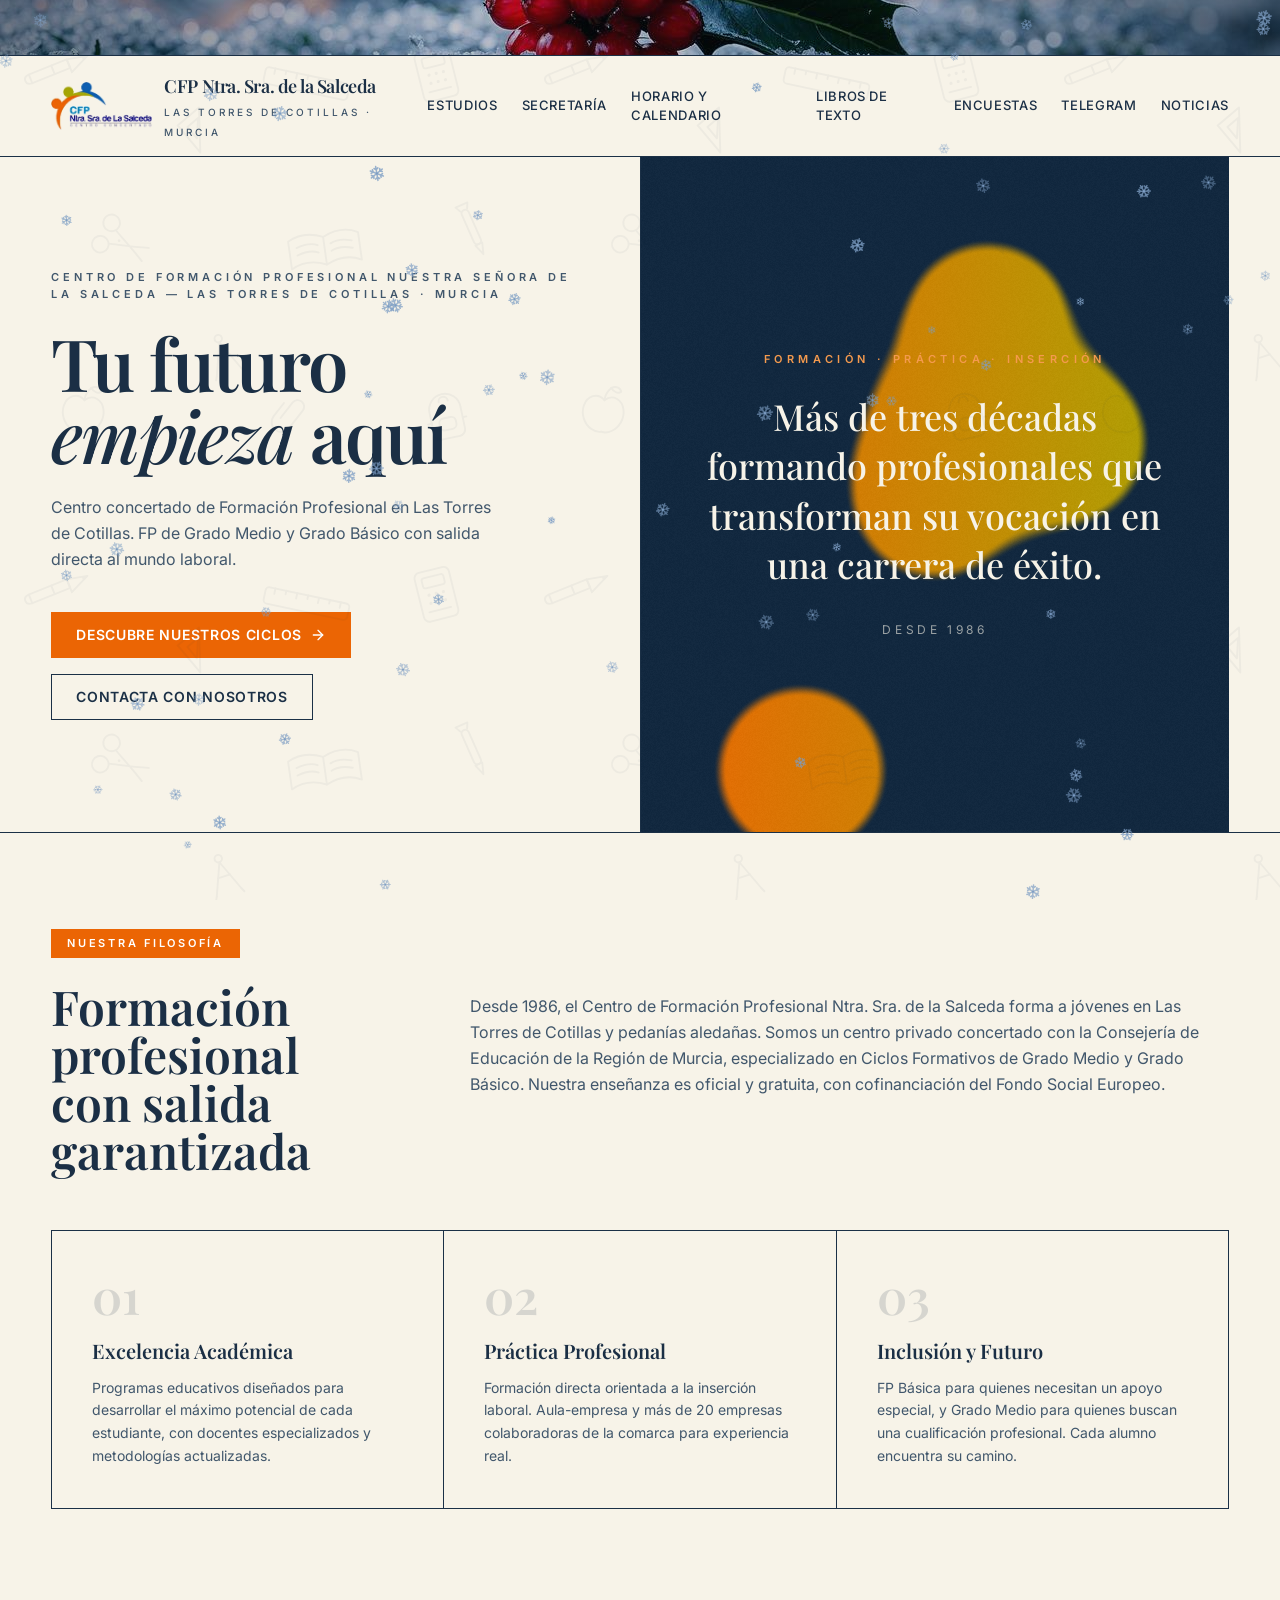
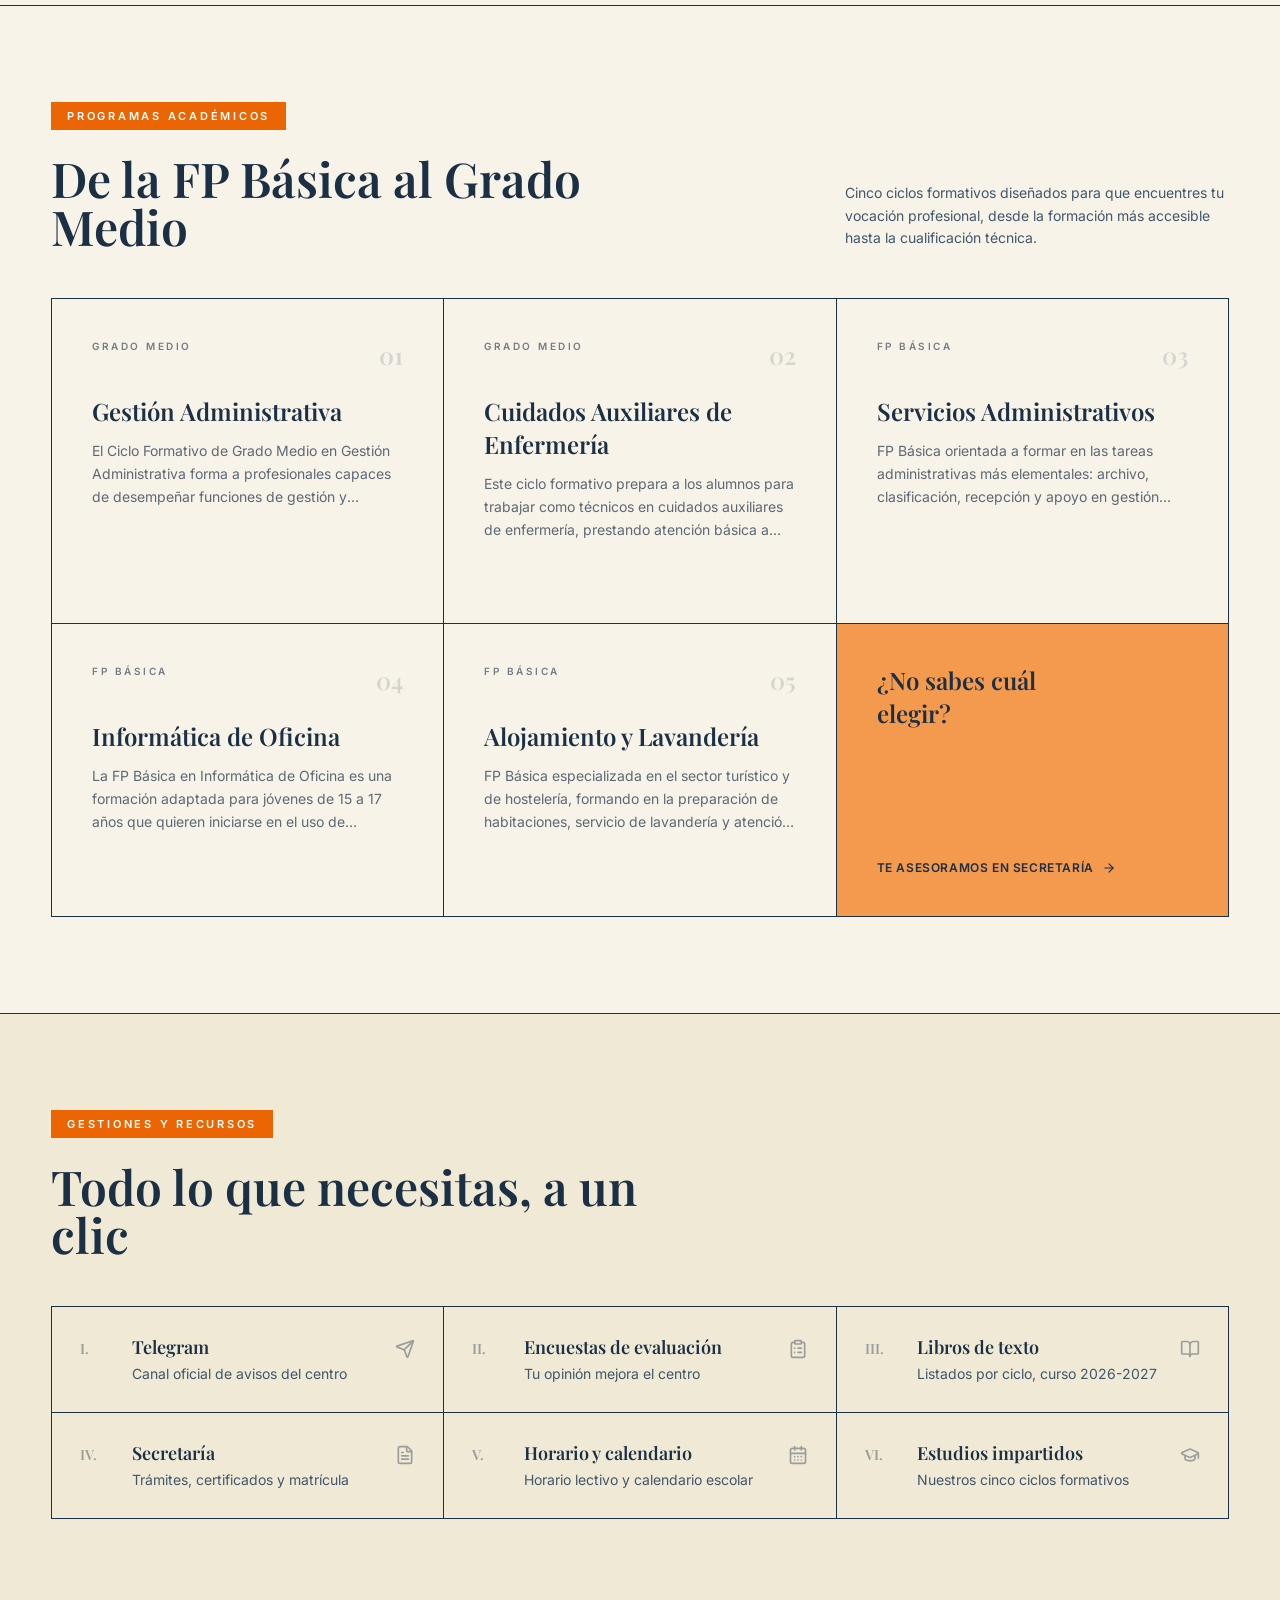
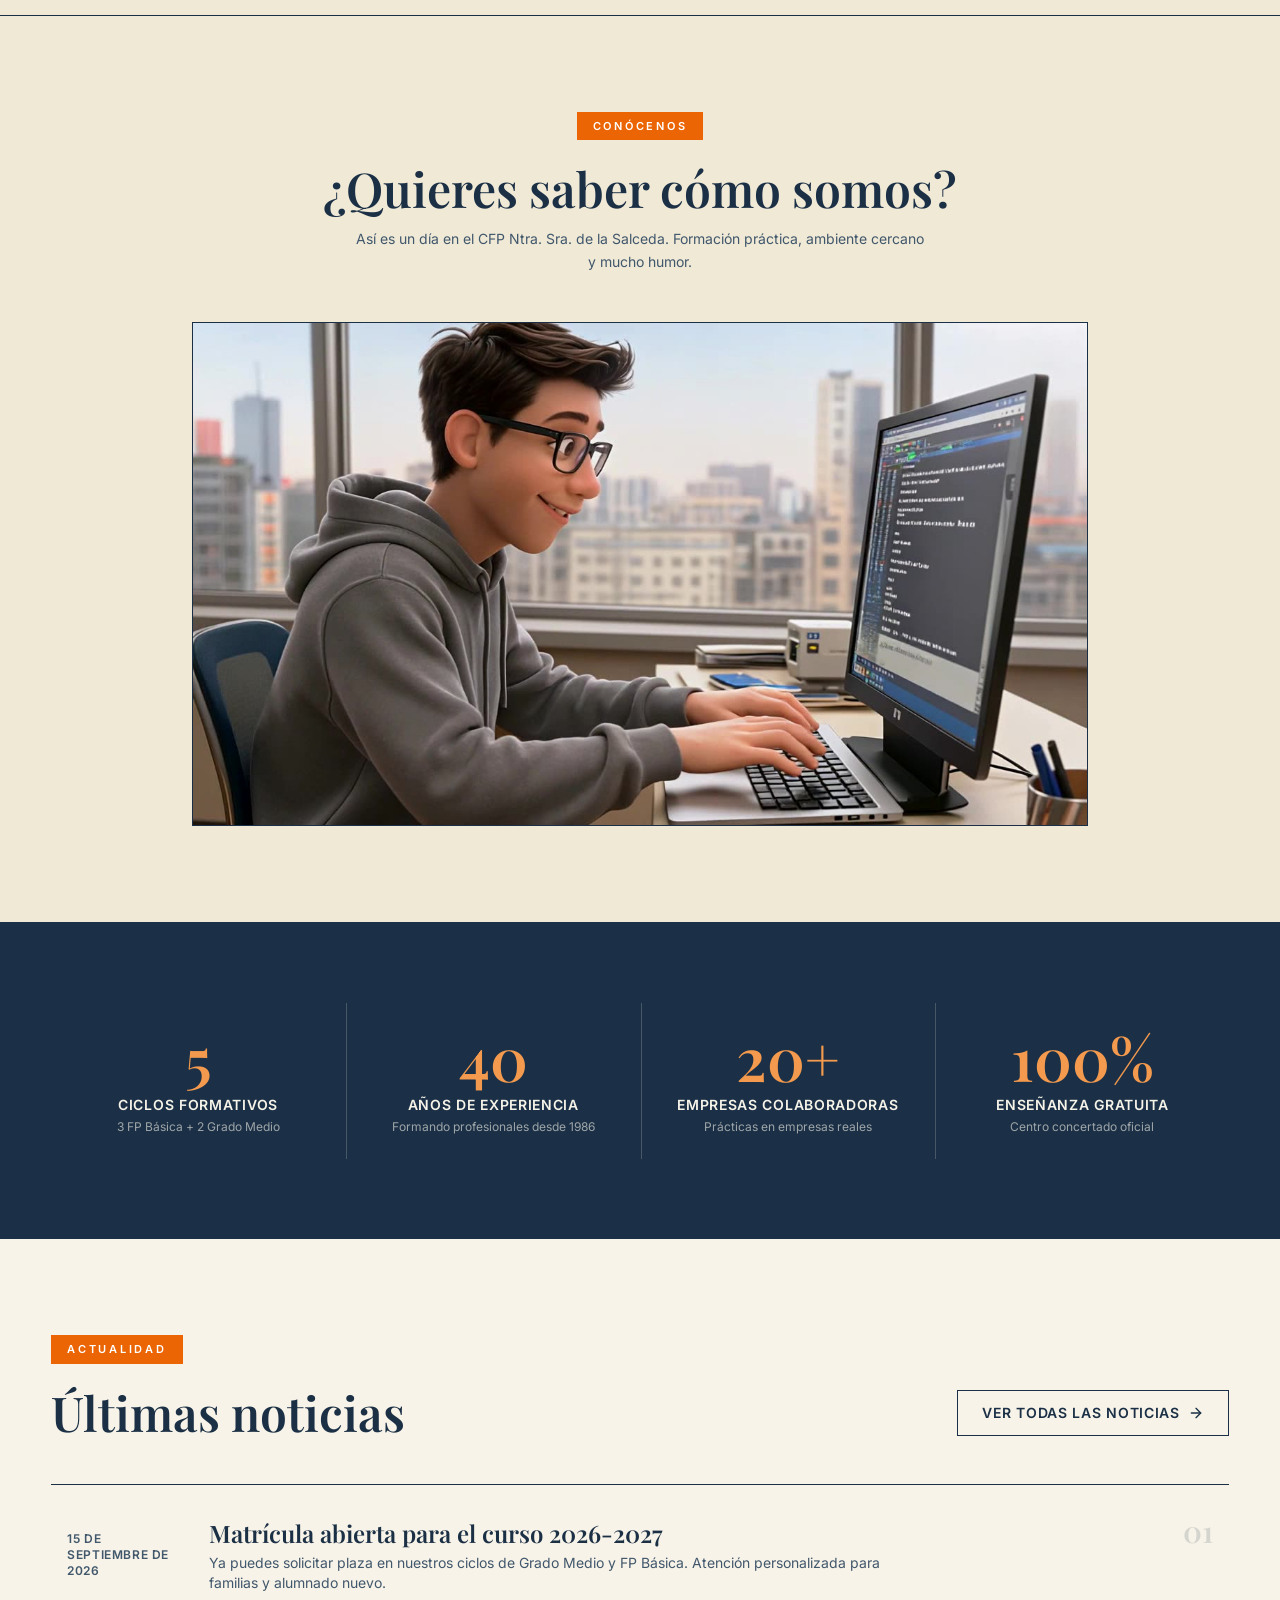
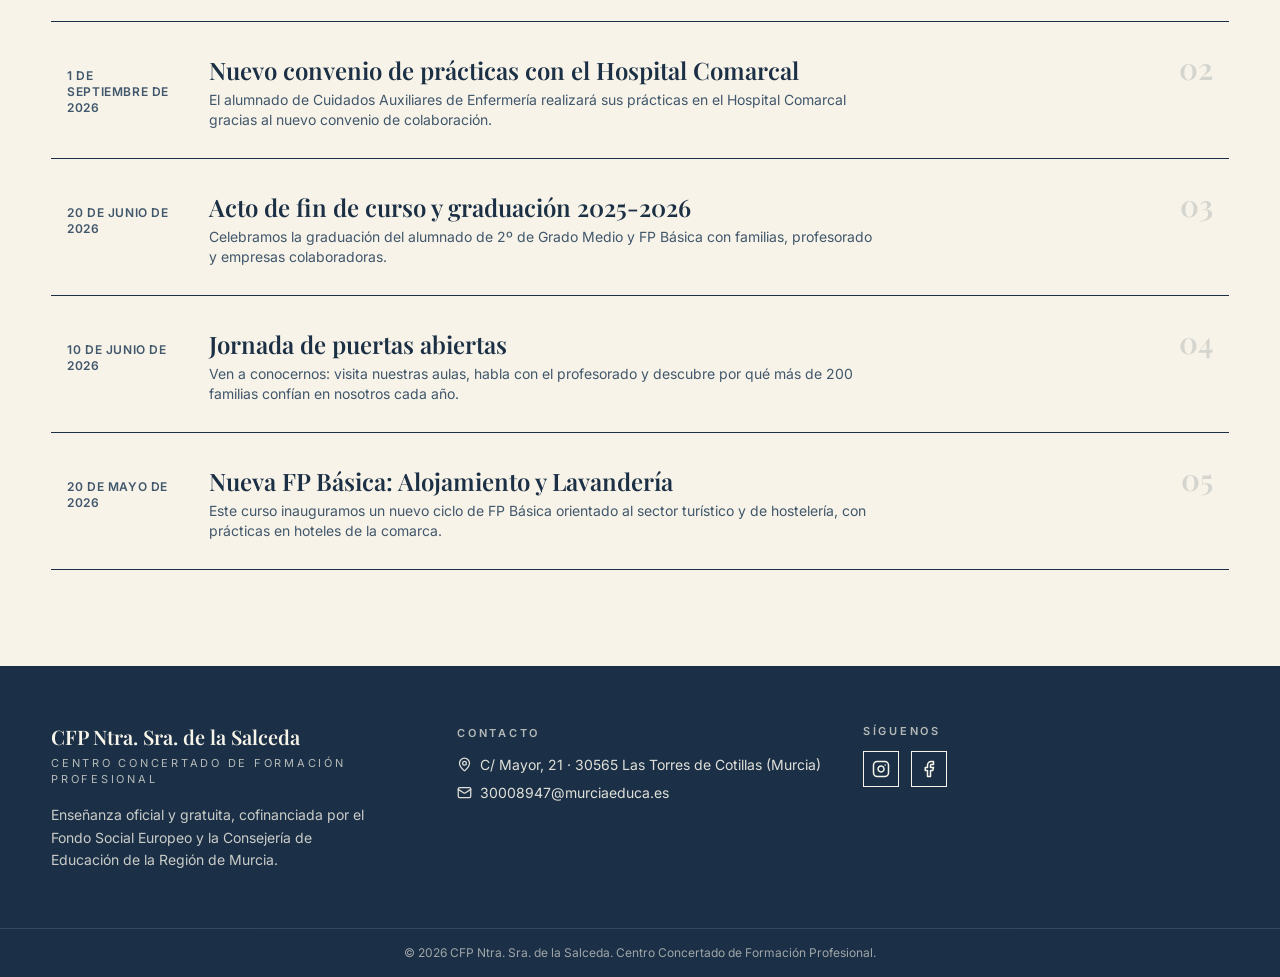
==== commit b6b2b590: "Panel: enlace y fichero adjunto en noticias, subida a /descargas via GitHub" ====
--- a/index.html
+++ b/index.html
@@ -19,8 +19,8 @@
       rel="stylesheet"
     />
     <title>CFP Ntra. Sra. de la Salceda — FP en Las Torres de Cotillas</title>
-    <script type="module" crossorigin src="./assets/index-CoPUICOl.js"></script>
-    <link rel="stylesheet" crossorigin href="./assets/index-DDt3EH-k.css">
+    <script type="module" crossorigin src="./assets/index-7qnTdwP5.js"></script>
+    <link rel="stylesheet" crossorigin href="./assets/index-ByfYS_9V.css">
   </head>
   <body>
     <div id="root"></div>
--- a/assets/index-ByfYS_9V.css
+++ b/assets/index-ByfYS_9V.css
@@ -0,0 +1 @@
+*,:before,:after{--tw-border-spacing-x: 0;--tw-border-spacing-y: 0;--tw-translate-x: 0;--tw-translate-y: 0;--tw-rotate: 0;--tw-skew-x: 0;--tw-skew-y: 0;--tw-scale-x: 1;--tw-scale-y: 1;--tw-pan-x: ;--tw-pan-y: ;--tw-pinch-zoom: ;--tw-scroll-snap-strictness: proximity;--tw-gradient-from-position: ;--tw-gradient-via-position: ;--tw-gradient-to-position: ;--tw-ordinal: ;--tw-slashed-zero: ;--tw-numeric-figure: ;--tw-numeric-spacing: ;--tw-numeric-fraction: ;--tw-ring-inset: ;--tw-ring-offset-width: 0px;--tw-ring-offset-color: #fff;--tw-ring-color: rgb(59 130 246 / .5);--tw-ring-offset-shadow: 0 0 #0000;--tw-ring-shadow: 0 0 #0000;--tw-shadow: 0 0 #0000;--tw-shadow-colored: 0 0 #0000;--tw-blur: ;--tw-brightness: ;--tw-contrast: ;--tw-grayscale: ;--tw-hue-rotate: ;--tw-invert: ;--tw-saturate: ;--tw-sepia: ;--tw-drop-shadow: ;--tw-backdrop-blur: ;--tw-backdrop-brightness: ;--tw-backdrop-contrast: ;--tw-backdrop-grayscale: ;--tw-backdrop-hue-rotate: ;--tw-backdrop-invert: ;--tw-backdrop-opacity: ;--tw-backdrop-saturate: ;--tw-backdrop-sepia: ;--tw-contain-size: ;--tw-contain-layout: ;--tw-contain-paint: ;--tw-contain-style: }::backdrop{--tw-border-spacing-x: 0;--tw-border-spacing-y: 0;--tw-translate-x: 0;--tw-translate-y: 0;--tw-rotate: 0;--tw-skew-x: 0;--tw-skew-y: 0;--tw-scale-x: 1;--tw-scale-y: 1;--tw-pan-x: ;--tw-pan-y: ;--tw-pinch-zoom: ;--tw-scroll-snap-strictness: proximity;--tw-gradient-from-position: ;--tw-gradient-via-position: ;--tw-gradient-to-position: ;--tw-ordinal: ;--tw-slashed-zero: ;--tw-numeric-figure: ;--tw-numeric-spacing: ;--tw-numeric-fraction: ;--tw-ring-inset: ;--tw-ring-offset-width: 0px;--tw-ring-offset-color: #fff;--tw-ring-color: rgb(59 130 246 / .5);--tw-ring-offset-shadow: 0 0 #0000;--tw-ring-shadow: 0 0 #0000;--tw-shadow: 0 0 #0000;--tw-shadow-colored: 0 0 #0000;--tw-blur: ;--tw-brightness: ;--tw-contrast: ;--tw-grayscale: ;--tw-hue-rotate: ;--tw-invert: ;--tw-saturate: ;--tw-sepia: ;--tw-drop-shadow: ;--tw-backdrop-blur: ;--tw-backdrop-brightness: ;--tw-backdrop-contrast: ;--tw-backdrop-grayscale: ;--tw-backdrop-hue-rotate: ;--tw-backdrop-invert: ;--tw-backdrop-opacity: ;--tw-backdrop-saturate: ;--tw-backdrop-sepia: ;--tw-contain-size: ;--tw-contain-layout: ;--tw-contain-paint: ;--tw-contain-style: }*,:before,:after{box-sizing:border-box;border-width:0;border-style:solid;border-color:#e5e7eb}:before,:after{--tw-content: ""}html,:host{line-height:1.5;-webkit-text-size-adjust:100%;-moz-tab-size:4;-o-tab-size:4;tab-size:4;font-family:ui-sans-serif,system-ui,sans-serif,"Apple Color Emoji","Segoe UI Emoji",Segoe UI Symbol,"Noto Color Emoji";font-feature-settings:normal;font-variation-settings:normal;-webkit-tap-highlight-color:transparent}body{margin:0;line-height:inherit}hr{height:0;color:inherit;border-top-width:1px}abbr:where([title]){-webkit-text-decoration:underline dotted;text-decoration:underline dotted}h1,h2,h3,h4,h5,h6{font-size:inherit;font-weight:inherit}a{color:inherit;text-decoration:inherit}b,strong{font-weight:bolder}code,kbd,samp,pre{font-family:ui-monospace,SFMono-Regular,Menlo,Monaco,Consolas,Liberation Mono,Courier New,monospace;font-feature-settings:normal;font-variation-settings:normal;font-size:1em}small{font-size:80%}sub,sup{font-size:75%;line-height:0;position:relative;vertical-align:baseline}sub{bottom:-.25em}sup{top:-.5em}table{text-indent:0;border-color:inherit;border-collapse:collapse}button,input,optgroup,select,textarea{font-family:inherit;font-feature-settings:inherit;font-variation-settings:inherit;font-size:100%;font-weight:inherit;line-height:inherit;letter-spacing:inherit;color:inherit;margin:0;padding:0}button,select{text-transform:none}button,input:where([type=button]),input:where([type=reset]),input:where([type=submit]){-webkit-appearance:button;background-color:transparent;background-image:none}:-moz-focusring{outline:auto}:-moz-ui-invalid{box-shadow:none}progress{vertical-align:baseline}::-webkit-inner-spin-button,::-webkit-outer-spin-button{height:auto}[type=search]{-webkit-appearance:textfield;outline-offset:-2px}::-webkit-search-decoration{-webkit-appearance:none}::-webkit-file-upload-button{-webkit-appearance:button;font:inherit}summary{display:list-item}blockquote,dl,dd,h1,h2,h3,h4,h5,h6,hr,figure,p,pre{margin:0}fieldset{margin:0;padding:0}legend{padding:0}ol,ul,menu{list-style:none;margin:0;padding:0}dialog{padding:0}textarea{resize:vertical}input::-moz-placeholder,textarea::-moz-placeholder{opacity:1;color:#9ca3af}input::placeholder,textarea::placeholder{opacity:1;color:#9ca3af}button,[role=button]{cursor:pointer}:disabled{cursor:default}img,svg,video,canvas,audio,iframe,embed,object{display:block;vertical-align:middle}img,video{max-width:100%;height:auto}[hidden]:where(:not([hidden=until-found])){display:none}:root{--cream: #f7f3e8;--cream-soft: #efe9d6;--ink: #1b2f45;--ink-deep: #12283f;--orange: #eb6504;--gold: #f49a4e;--background: 45 42% 94%;--foreground: 210 44% 19%;--card: 45 42% 94%;--card-foreground: 255 6% 14%;--popover: 45 42% 94%;--popover-foreground: 255 6% 14%;--primary: 210 44% 19%;--primary-foreground: 45 42% 94%;--secondary: 44 34% 89%;--secondary-foreground: 255 6% 14%;--muted: 44 30% 87%;--muted-foreground: 210 25% 34%;--accent: 25 96% 46%;--accent-foreground: 0 0% 100%;--destructive: 0 84.2% 60.2%;--destructive-foreground: 0 0% 98%;--border: 210 44% 19%;--input: 210 44% 19%;--ring: 25 96% 46%;--radius: 0px;--sidebar-background: 45 42% 94%;--sidebar-foreground: 210 44% 19%;--sidebar-primary: 210 44% 19%;--sidebar-primary-foreground: 45 42% 94%;--sidebar-accent: 44 34% 89%;--sidebar-accent-foreground: 210 44% 19%;--sidebar-border: 210 44% 19%;--sidebar-ring: 25 96% 46%}*{border-color:hsl(var(--border))}html{scroll-behavior:smooth}body{background-color:var(--cream);color:var(--ink);font-family:Inter,system-ui,-apple-system,sans-serif;-webkit-font-smoothing:antialiased}h1,h2,h3,.font-display{font-family:Playfair Display,Georgia,serif}::-moz-selection{background:var(--orange);color:#fff}::selection{background:var(--orange);color:#fff}.section-badge{display:inline-block;--tw-bg-opacity: 1;background-color:rgb(235 101 4 / var(--tw-bg-opacity, 1));padding:.375rem 1rem;font-size:11px;font-weight:600;text-transform:uppercase;letter-spacing:.25em;--tw-text-opacity: 1;color:rgb(255 255 255 / var(--tw-text-opacity, 1))}.btn-primary{display:inline-flex;align-items:center;gap:.5rem;border-width:1px;--tw-border-opacity: 1;border-color:rgb(235 101 4 / var(--tw-border-opacity, 1));--tw-bg-opacity: 1;background-color:rgb(235 101 4 / var(--tw-bg-opacity, 1));padding:.75rem 1.5rem;font-size:.875rem;line-height:1.25rem;font-weight:600;text-transform:uppercase;letter-spacing:.05em;--tw-text-opacity: 1;color:rgb(255 255 255 / var(--tw-text-opacity, 1));transition-property:color,background-color,border-color,text-decoration-color,fill,stroke;transition-timing-function:cubic-bezier(.4,0,.2,1);transition-duration:.15s}.btn-primary:hover{background-color:transparent;--tw-text-opacity: 1;color:rgb(235 101 4 / var(--tw-text-opacity, 1))}.btn-outline{display:inline-flex;align-items:center;gap:.5rem;border-width:1px;border-color:hsl(var(--primary));background-color:transparent;padding:.75rem 1.5rem;font-size:.875rem;line-height:1.25rem;font-weight:600;text-transform:uppercase;letter-spacing:.05em;color:hsl(var(--primary));transition-property:color,background-color,border-color,text-decoration-color,fill,stroke;transition-timing-function:cubic-bezier(.4,0,.2,1);transition-duration:.15s}.btn-outline:hover{background-color:hsl(var(--primary));color:hsl(var(--primary-foreground))}.btn-outline-cream{display:inline-flex;align-items:center;gap:.5rem;border-width:1px;--tw-border-opacity: 1;border-color:rgb(247 243 232 / var(--tw-border-opacity, 1));background-color:transparent;padding:.75rem 1.5rem;font-size:.875rem;line-height:1.25rem;font-weight:600;text-transform:uppercase;letter-spacing:.05em;--tw-text-opacity: 1;color:rgb(247 243 232 / var(--tw-text-opacity, 1));transition-property:color,background-color,border-color,text-decoration-color,fill,stroke;transition-timing-function:cubic-bezier(.4,0,.2,1);transition-duration:.15s}.btn-outline-cream:hover{--tw-bg-opacity: 1;background-color:rgb(247 243 232 / var(--tw-bg-opacity, 1));--tw-text-opacity: 1;color:rgb(27 47 69 / var(--tw-text-opacity, 1))}.reveal{opacity:0;transform:translateY(28px);transition:opacity .7s cubic-bezier(.22,1,.36,1),transform .7s cubic-bezier(.22,1,.36,1)}.reveal.is-visible{opacity:1;transform:translateY(0)}@media(prefers-reduced-motion:reduce){.reveal{opacity:1;transform:none;transition:none}}.sr-only{position:absolute;width:1px;height:1px;padding:0;margin:-1px;overflow:hidden;clip:rect(0,0,0,0);white-space:nowrap;border-width:0}.pointer-events-none{pointer-events:none}.visible{visibility:visible}.invisible{visibility:hidden}.fixed{position:fixed}.absolute{position:absolute}.relative{position:relative}.sticky{position:sticky}.inset-0{inset:0}.inset-x-0{left:0;right:0}.inset-y-0{top:0;bottom:0}.-bottom-12{bottom:-3rem}.-left-12{left:-3rem}.-right-12{right:-3rem}.-top-12{top:-3rem}.bottom-0{bottom:0}.left-0{left:0}.left-1\/2{left:50%}.left-2{left:.5rem}.left-\[50\%\]{left:50%}.right-0{right:0}.right-1{right:.25rem}.right-2{right:.5rem}.right-3{right:.75rem}.right-4{right:1rem}.top-0{top:0}.top-1\.5{top:.375rem}.top-1\/2{top:50%}.top-3\.5{top:.875rem}.top-4{top:1rem}.top-\[1px\]{top:1px}.top-\[50\%\]{top:50%}.top-\[60\%\]{top:60%}.top-full{top:100%}.isolate{isolation:isolate}.z-10{z-index:10}.z-20{z-index:20}.z-50{z-index:50}.z-\[1\]{z-index:1}.z-\[70\]{z-index:70}.order-first{order:-9999}.order-last{order:9999}.col-start-2{grid-column-start:2}.row-span-2{grid-row:span 2 / span 2}.row-start-1{grid-row-start:1}.\!m-0{margin:0!important}.-mx-1{margin-left:-.25rem;margin-right:-.25rem}.-mx-3{margin-left:-.75rem;margin-right:-.75rem}.-my-2{margin-top:-.5rem;margin-bottom:-.5rem}.mx-2{margin-left:.5rem;margin-right:.5rem}.mx-3\.5{margin-left:.875rem;margin-right:.875rem}.mx-auto{margin-left:auto;margin-right:auto}.my-0{margin-top:0;margin-bottom:0}.my-0\.5{margin-top:.125rem;margin-bottom:.125rem}.my-1{margin-top:.25rem;margin-bottom:.25rem}.-ml-4{margin-left:-1rem}.-mt-4{margin-top:-1rem}.mb-10{margin-bottom:2.5rem}.mb-2{margin-bottom:.5rem}.mb-3{margin-bottom:.75rem}.ml-1{margin-left:.25rem}.ml-4{margin-left:1rem}.ml-auto{margin-left:auto}.mt-0\.5{margin-top:.125rem}.mt-1{margin-top:.25rem}.mt-1\.5{margin-top:.375rem}.mt-10{margin-top:2.5rem}.mt-12{margin-top:3rem}.mt-14{margin-top:3.5rem}.mt-2{margin-top:.5rem}.mt-3{margin-top:.75rem}.mt-4{margin-top:1rem}.mt-5{margin-top:1.25rem}.mt-6{margin-top:1.5rem}.mt-8{margin-top:2rem}.mt-auto{margin-top:auto}.line-clamp-1{overflow:hidden;display:-webkit-box;-webkit-box-orient:vertical;-webkit-line-clamp:1}.line-clamp-2{overflow:hidden;display:-webkit-box;-webkit-box-orient:vertical;-webkit-line-clamp:2}.line-clamp-3{overflow:hidden;display:-webkit-box;-webkit-box-orient:vertical;-webkit-line-clamp:3}.block{display:block}.flex{display:flex}.inline-flex{display:inline-flex}.table{display:table}.table-caption{display:table-caption}.table-cell{display:table-cell}.table-row{display:table-row}.grid{display:grid}.hidden{display:none}.aspect-square{aspect-ratio:1 / 1}.aspect-video{aspect-ratio:16 / 9}.size-10{width:2.5rem;height:2.5rem}.size-2{width:.5rem;height:.5rem}.size-2\.5{width:.625rem;height:.625rem}.size-3{width:.75rem;height:.75rem}.size-3\.5{width:.875rem;height:.875rem}.size-4{width:1rem;height:1rem}.size-6{width:1.5rem;height:1.5rem}.size-7{width:1.75rem;height:1.75rem}.size-8{width:2rem;height:2rem}.size-9{width:2.25rem;height:2.25rem}.size-auto{width:auto;height:auto}.size-full{width:100%;height:100%}.h-1\.5{height:.375rem}.h-10{height:2.5rem}.h-11{height:2.75rem}.h-12{height:3rem}.h-2{height:.5rem}.h-2\.5{height:.625rem}.h-20{height:5rem}.h-4{height:1rem}.h-5{height:1.25rem}.h-6{height:1.5rem}.h-7{height:1.75rem}.h-8{height:2rem}.h-9{height:2.25rem}.h-\[1\.15rem\]{height:1.15rem}.h-\[calc\(100\%-1px\)\]{height:calc(100% - 1px)}.h-\[var\(--radix-navigation-menu-viewport-height\)\]{height:var(--radix-navigation-menu-viewport-height)}.h-\[var\(--radix-select-trigger-height\)\]{height:var(--radix-select-trigger-height)}.h-auto{height:auto}.h-full{height:100%}.h-px{height:1px}.h-svh{height:100svh}.max-h-\[300px\]{max-height:300px}.min-h-0{min-height:0px}.min-h-16{min-height:4rem}.min-h-4{min-height:1rem}.min-h-screen{min-height:100vh}.min-h-svh{min-height:100svh}.w-0{width:0px}.w-1{width:.25rem}.w-2{width:.5rem}.w-2\.5{width:.625rem}.w-3{width:.75rem}.w-3\/4{width:75%}.w-32{width:8rem}.w-4{width:1rem}.w-5{width:1.25rem}.w-64{width:16rem}.w-72{width:18rem}.w-8{width:2rem}.w-9{width:2.25rem}.w-\[100px\]{width:100px}.w-auto{width:auto}.w-fit{width:-moz-fit-content;width:fit-content}.w-full{width:100%}.w-max{width:-moz-max-content;width:max-content}.w-px{width:1px}.min-w-0{min-width:0px}.min-w-10{min-width:2.5rem}.min-w-5{min-width:1.25rem}.min-w-8{min-width:2rem}.min-w-9{min-width:2.25rem}.min-w-\[12rem\]{min-width:12rem}.min-w-\[8rem\]{min-width:8rem}.min-w-\[var\(--radix-select-trigger-width\)\]{min-width:var(--radix-select-trigger-width)}.max-w-2xl{max-width:42rem}.max-w-3xl{max-width:48rem}.max-w-4xl{max-width:56rem}.max-w-7xl{max-width:80rem}.max-w-\[calc\(100\%-2rem\)\]{max-width:calc(100% - 2rem)}.max-w-max{max-width:-moz-max-content;max-width:max-content}.max-w-md{max-width:28rem}.max-w-sm{max-width:24rem}.max-w-xl{max-width:36rem}.max-w-xs{max-width:20rem}.flex-1{flex:1 1 0%}.shrink-0{flex-shrink:0}.grow{flex-grow:1}.grow-0{flex-grow:0}.basis-full{flex-basis:100%}.caption-bottom{caption-side:bottom}.border-collapse{border-collapse:collapse}.-translate-x-1\/2{--tw-translate-x: -50%;transform:translate(var(--tw-translate-x),var(--tw-translate-y)) rotate(var(--tw-rotate)) skew(var(--tw-skew-x)) skewY(var(--tw-skew-y)) scaleX(var(--tw-scale-x)) scaleY(var(--tw-scale-y))}.-translate-x-px{--tw-translate-x: -1px;transform:translate(var(--tw-translate-x),var(--tw-translate-y)) rotate(var(--tw-rotate)) skew(var(--tw-skew-x)) skewY(var(--tw-skew-y)) scaleX(var(--tw-scale-x)) scaleY(var(--tw-scale-y))}.-translate-y-1\/2{--tw-translate-y: -50%;transform:translate(var(--tw-translate-x),var(--tw-translate-y)) rotate(var(--tw-rotate)) skew(var(--tw-skew-x)) skewY(var(--tw-skew-y)) scaleX(var(--tw-scale-x)) scaleY(var(--tw-scale-y))}.translate-x-\[-50\%\]{--tw-translate-x: -50%;transform:translate(var(--tw-translate-x),var(--tw-translate-y)) rotate(var(--tw-rotate)) skew(var(--tw-skew-x)) skewY(var(--tw-skew-y)) scaleX(var(--tw-scale-x)) scaleY(var(--tw-scale-y))}.translate-x-px{--tw-translate-x: 1px;transform:translate(var(--tw-translate-x),var(--tw-translate-y)) rotate(var(--tw-rotate)) skew(var(--tw-skew-x)) skewY(var(--tw-skew-y)) scaleX(var(--tw-scale-x)) scaleY(var(--tw-scale-y))}.translate-y-0\.5{--tw-translate-y: .125rem;transform:translate(var(--tw-translate-x),var(--tw-translate-y)) rotate(var(--tw-rotate)) skew(var(--tw-skew-x)) skewY(var(--tw-skew-y)) scaleX(var(--tw-scale-x)) scaleY(var(--tw-scale-y))}.translate-y-\[-50\%\]{--tw-translate-y: -50%;transform:translate(var(--tw-translate-x),var(--tw-translate-y)) rotate(var(--tw-rotate)) skew(var(--tw-skew-x)) skewY(var(--tw-skew-y)) scaleX(var(--tw-scale-x)) scaleY(var(--tw-scale-y))}.translate-y-\[calc\(-50\%_-_2px\)\]{--tw-translate-y: calc(-50% - 2px) ;transform:translate(var(--tw-translate-x),var(--tw-translate-y)) rotate(var(--tw-rotate)) skew(var(--tw-skew-x)) skewY(var(--tw-skew-y)) scaleX(var(--tw-scale-x)) scaleY(var(--tw-scale-y))}.rotate-45{--tw-rotate: 45deg;transform:translate(var(--tw-translate-x),var(--tw-translate-y)) rotate(var(--tw-rotate)) skew(var(--tw-skew-x)) skewY(var(--tw-skew-y)) scaleX(var(--tw-scale-x)) scaleY(var(--tw-scale-y))}.rotate-90{--tw-rotate: 90deg;transform:translate(var(--tw-translate-x),var(--tw-translate-y)) rotate(var(--tw-rotate)) skew(var(--tw-skew-x)) skewY(var(--tw-skew-y)) scaleX(var(--tw-scale-x)) scaleY(var(--tw-scale-y))}.transform{transform:translate(var(--tw-translate-x),var(--tw-translate-y)) rotate(var(--tw-rotate)) skew(var(--tw-skew-x)) skewY(var(--tw-skew-y)) scaleX(var(--tw-scale-x)) scaleY(var(--tw-scale-y))}@keyframes caret-blink{0%,70%,to{opacity:1}20%,50%{opacity:0}}.animate-caret-blink{animation:caret-blink 1.25s ease-out infinite}@keyframes pulse{50%{opacity:.5}}.animate-pulse{animation:pulse 2s cubic-bezier(.4,0,.6,1) infinite}@keyframes spin{to{transform:rotate(360deg)}}.animate-spin{animation:spin 1s linear infinite}.cursor-default{cursor:default}.cursor-not-allowed{cursor:not-allowed}.cursor-pointer{cursor:pointer}.cursor-text{cursor:text}.touch-none{touch-action:none}.select-none{-webkit-user-select:none;-moz-user-select:none;user-select:none}.resize-none{resize:none}.resize{resize:both}.scroll-my-1{scroll-margin-top:.25rem;scroll-margin-bottom:.25rem}.scroll-mt-24{scroll-margin-top:6rem}.scroll-py-1{scroll-padding-top:.25rem;scroll-padding-bottom:.25rem}.list-disc{list-style-type:disc}.list-none{list-style-type:none}.auto-rows-min{grid-auto-rows:min-content}.grid-cols-\[0_1fr\]{grid-template-columns:0 1fr}.grid-rows-\[auto_auto\]{grid-template-rows:auto auto}.flex-row{flex-direction:row}.flex-col{flex-direction:column}.flex-col-reverse{flex-direction:column-reverse}.flex-wrap{flex-wrap:wrap}.place-content-center{place-content:center}.items-start{align-items:flex-start}.items-end{align-items:flex-end}.items-center{align-items:center}.items-baseline{align-items:baseline}.items-stretch{align-items:stretch}.justify-start{justify-content:flex-start}.justify-center{justify-content:center}.justify-between{justify-content:space-between}.justify-items-start{justify-items:start}.gap-0{gap:0px}.gap-0\.5{gap:.125rem}.gap-1{gap:.25rem}.gap-1\.5{gap:.375rem}.gap-10{gap:2.5rem}.gap-2{gap:.5rem}.gap-2\.5{gap:.625rem}.gap-3{gap:.75rem}.gap-4{gap:1rem}.gap-5{gap:1.25rem}.gap-6{gap:1.5rem}.gap-7{gap:1.75rem}.gap-8{gap:2rem}.gap-\[--spacing\(var\(--gap\)\)\]{gap:var(--spacing(var(--gap)))}.gap-px{gap:1px}.gap-y-0\.5{row-gap:.125rem}.space-y-2>:not([hidden])~:not([hidden]){--tw-space-y-reverse: 0;margin-top:calc(.5rem * calc(1 - var(--tw-space-y-reverse)));margin-bottom:calc(.5rem * var(--tw-space-y-reverse))}.space-y-4>:not([hidden])~:not([hidden]){--tw-space-y-reverse: 0;margin-top:calc(1rem * calc(1 - var(--tw-space-y-reverse)));margin-bottom:calc(1rem * var(--tw-space-y-reverse))}.space-y-5>:not([hidden])~:not([hidden]){--tw-space-y-reverse: 0;margin-top:calc(1.25rem * calc(1 - var(--tw-space-y-reverse)));margin-bottom:calc(1.25rem * var(--tw-space-y-reverse))}.space-y-px>:not([hidden])~:not([hidden]){--tw-space-y-reverse: 0;margin-top:calc(1px * calc(1 - var(--tw-space-y-reverse)));margin-bottom:calc(1px * var(--tw-space-y-reverse))}.divide-y>:not([hidden])~:not([hidden]){--tw-divide-y-reverse: 0;border-top-width:calc(1px * calc(1 - var(--tw-divide-y-reverse)));border-bottom-width:calc(1px * var(--tw-divide-y-reverse))}.divide-\[\#f7f3e8\]\/15>:not([hidden])~:not([hidden]){border-color:#f7f3e826}.divide-primary\/15>:not([hidden])~:not([hidden]){border-color:hsl(var(--primary) / .15)}.divide-primary\/20>:not([hidden])~:not([hidden]){border-color:hsl(var(--primary) / .2)}.self-start{align-self:flex-start}.self-stretch{align-self:stretch}.justify-self-end{justify-self:end}.overflow-auto{overflow:auto}.overflow-hidden{overflow:hidden}.overflow-x-auto{overflow-x:auto}.overflow-y-auto{overflow-y:auto}.overflow-x-hidden{overflow-x:hidden}.whitespace-nowrap{white-space:nowrap}.text-balance{text-wrap:balance}.break-words{overflow-wrap:break-word}.rounded-\[2px\]{border-radius:2px}.rounded-\[4px\]{border-radius:4px}.rounded-\[calc\(var\(--radius\)-5px\)\]{border-radius:calc(var(--radius) - 5px)}.rounded-\[inherit\]{border-radius:inherit}.rounded-full{border-radius:9999px}.rounded-lg{border-radius:var(--radius)}.rounded-md{border-radius:calc(var(--radius) - 2px)}.rounded-none{border-radius:0}.rounded-sm{border-radius:calc(var(--radius) - 4px)}.rounded-xl{border-radius:calc(var(--radius) + 4px)}.rounded-xs{border-radius:calc(var(--radius) - 6px)}.rounded-l-md{border-top-left-radius:calc(var(--radius) - 2px);border-bottom-left-radius:calc(var(--radius) - 2px)}.rounded-r-md{border-top-right-radius:calc(var(--radius) - 2px);border-bottom-right-radius:calc(var(--radius) - 2px)}.rounded-tl-sm{border-top-left-radius:calc(var(--radius) - 4px)}.border{border-width:1px}.border-0{border-width:0px}.border-\[1\.5px\]{border-width:1.5px}.border-y{border-top-width:1px;border-bottom-width:1px}.border-b{border-bottom-width:1px}.border-l{border-left-width:1px}.border-l-2{border-left-width:2px}.border-r{border-right-width:1px}.border-t{border-top-width:1px}.border-t-0{border-top-width:0px}.border-dashed{border-style:dashed}.border-\[\#eb6504\]{--tw-border-opacity: 1;border-color:rgb(235 101 4 / var(--tw-border-opacity, 1))}.border-\[\#f7f3e8\]\/20{border-color:#f7f3e833}.border-\[\#f7f3e8\]\/30{border-color:#f7f3e84d}.border-border{border-color:hsl(var(--border))}.border-border\/50{border-color:hsl(var(--border) / .5)}.border-current{border-color:currentColor}.border-input{border-color:hsl(var(--input))}.border-primary{border-color:hsl(var(--primary))}.border-primary\/20{border-color:hsl(var(--primary) / .2)}.border-primary\/30{border-color:hsl(var(--primary) / .3)}.border-sidebar-border{border-color:hsl(var(--sidebar-border))}.border-transparent{border-color:transparent}.border-l-transparent{border-left-color:transparent}.border-t-transparent{border-top-color:transparent}.bg-\[\#12283f\]{--tw-bg-opacity: 1;background-color:rgb(18 40 63 / var(--tw-bg-opacity, 1))}.bg-\[\#efe9d6\]{--tw-bg-opacity: 1;background-color:rgb(239 233 214 / var(--tw-bg-opacity, 1))}.bg-\[\#f49a4e\]{--tw-bg-opacity: 1;background-color:rgb(244 154 78 / var(--tw-bg-opacity, 1))}.bg-\[\#f7f3e8\]{--tw-bg-opacity: 1;background-color:rgb(247 243 232 / var(--tw-bg-opacity, 1))}.bg-\[\#f7f3e8\]\/95{background-color:#f7f3e8f2}.bg-accent{background-color:hsl(var(--accent))}.bg-background{background-color:hsl(var(--background))}.bg-black\/50{background-color:#00000080}.bg-border{background-color:hsl(var(--border))}.bg-card{background-color:hsl(var(--card))}.bg-destructive{--tw-bg-opacity: 1;background-color:hsl(var(--destructive) / var(--tw-bg-opacity, 1))}.bg-foreground{background-color:hsl(var(--foreground))}.bg-input{background-color:hsl(var(--input))}.bg-muted{background-color:hsl(var(--muted))}.bg-muted\/50{background-color:hsl(var(--muted) / .5)}.bg-popover{background-color:hsl(var(--popover))}.bg-primary{background-color:hsl(var(--primary))}.bg-primary\/10{background-color:hsl(var(--primary) / .1)}.bg-primary\/20{background-color:hsl(var(--primary) / .2)}.bg-secondary{background-color:hsl(var(--secondary))}.bg-sidebar{background-color:hsl(var(--sidebar-background))}.bg-sidebar-border{background-color:hsl(var(--sidebar-border))}.bg-transparent{background-color:transparent}.bg-white{--tw-bg-opacity: 1;background-color:rgb(255 255 255 / var(--tw-bg-opacity, 1))}.fill-current{fill:currentColor}.fill-foreground{fill:hsl(var(--foreground))}.fill-primary{fill:hsl(var(--primary))}.object-cover{-o-object-fit:cover;object-fit:cover}.p-0{padding:0}.p-1{padding:.25rem}.p-10{padding:2.5rem}.p-2{padding:.5rem}.p-2\.5{padding:.625rem}.p-3{padding:.75rem}.p-4{padding:1rem}.p-5{padding:1.25rem}.p-6{padding:1.5rem}.p-7{padding:1.75rem}.p-8{padding:2rem}.p-\[3px\]{padding:3px}.p-px{padding:1px}.px-1{padding-left:.25rem;padding-right:.25rem}.px-1\.5{padding-left:.375rem;padding-right:.375rem}.px-12{padding-left:3rem;padding-right:3rem}.px-2{padding-left:.5rem;padding-right:.5rem}.px-2\.5{padding-left:.625rem;padding-right:.625rem}.px-3{padding-left:.75rem;padding-right:.75rem}.px-4{padding-left:1rem;padding-right:1rem}.px-6{padding-left:1.5rem;padding-right:1.5rem}.px-\[4vw\]{padding-left:4vw;padding-right:4vw}.py-0\.5{padding-top:.125rem;padding-bottom:.125rem}.py-1{padding-top:.25rem;padding-bottom:.25rem}.py-1\.5{padding-top:.375rem;padding-bottom:.375rem}.py-10{padding-top:2.5rem;padding-bottom:2.5rem}.py-14{padding-top:3.5rem;padding-bottom:3.5rem}.py-16{padding-top:4rem;padding-bottom:4rem}.py-2{padding-top:.5rem;padding-bottom:.5rem}.py-2\.5{padding-top:.625rem;padding-bottom:.625rem}.py-28{padding-top:7rem;padding-bottom:7rem}.py-3{padding-top:.75rem;padding-bottom:.75rem}.py-3\.5{padding-top:.875rem;padding-bottom:.875rem}.py-4{padding-top:1rem;padding-bottom:1rem}.py-5{padding-top:1.25rem;padding-bottom:1.25rem}.py-6{padding-top:1.5rem;padding-bottom:1.5rem}.py-7{padding-top:1.75rem;padding-bottom:1.75rem}.py-8{padding-top:2rem;padding-bottom:2rem}.pb-16{padding-bottom:4rem}.pb-3{padding-bottom:.75rem}.pb-4{padding-bottom:1rem}.pl-2{padding-left:.5rem}.pl-3{padding-left:.75rem}.pl-4{padding-left:1rem}.pl-6{padding-left:1.5rem}.pl-8{padding-left:2rem}.pr-1{padding-right:.25rem}.pr-2{padding-right:.5rem}.pr-2\.5{padding-right:.625rem}.pr-3{padding-right:.75rem}.pr-8{padding-right:2rem}.pt-0{padding-top:0}.pt-0\.5{padding-top:.125rem}.pt-1{padding-top:.25rem}.pt-3{padding-top:.75rem}.pt-4{padding-top:1rem}.pt-6{padding-top:1.5rem}.pt-8{padding-top:2rem}.text-left{text-align:left}.text-center{text-align:center}.align-middle{vertical-align:middle}.font-mono{font-family:ui-monospace,SFMono-Regular,Menlo,Monaco,Consolas,Liberation Mono,Courier New,monospace}.font-sans{font-family:ui-sans-serif,system-ui,sans-serif,"Apple Color Emoji","Segoe UI Emoji",Segoe UI Symbol,"Noto Color Emoji"}.text-2xl{font-size:1.5rem;line-height:2rem}.text-3xl{font-size:1.875rem;line-height:2.25rem}.text-4xl{font-size:2.25rem;line-height:2.5rem}.text-5xl{font-size:3rem;line-height:1}.text-6xl{font-size:3.75rem;line-height:1}.text-\[0\.8rem\]{font-size:.8rem}.text-\[10px\]{font-size:10px}.text-\[11px\]{font-size:11px}.text-\[13px\]{font-size:13px}.text-base{font-size:1rem;line-height:1.5rem}.text-lg{font-size:1.125rem;line-height:1.75rem}.text-sm{font-size:.875rem;line-height:1.25rem}.text-sm\/relaxed{font-size:.875rem;line-height:1.625}.text-xl{font-size:1.25rem;line-height:1.75rem}.text-xs{font-size:.75rem;line-height:1rem}.font-medium{font-weight:500}.font-normal{font-weight:400}.font-semibold{font-weight:600}.uppercase{text-transform:uppercase}.italic{font-style:italic}.tabular-nums{--tw-numeric-spacing: tabular-nums;font-variant-numeric:var(--tw-ordinal) var(--tw-slashed-zero) var(--tw-numeric-figure) var(--tw-numeric-spacing) var(--tw-numeric-fraction)}.leading-\[1\.05\]{line-height:1.05}.leading-none{line-height:1}.leading-normal{line-height:1.5}.leading-relaxed{line-height:1.625}.leading-snug{line-height:1.375}.leading-tight{line-height:1.25}.tracking-\[0\.25em\]{letter-spacing:.25em}.tracking-\[0\.35em\]{letter-spacing:.35em}.tracking-\[0\.3em\]{letter-spacing:.3em}.tracking-\[0\.4em\]{letter-spacing:.4em}.tracking-tight{letter-spacing:-.025em}.tracking-wider{letter-spacing:.05em}.tracking-widest{letter-spacing:.1em}.text-\[\#eb6504\]{--tw-text-opacity: 1;color:rgb(235 101 4 / var(--tw-text-opacity, 1))}.text-\[\#f49a4e\]{--tw-text-opacity: 1;color:rgb(244 154 78 / var(--tw-text-opacity, 1))}.text-\[\#f7f3e8\]{--tw-text-opacity: 1;color:rgb(247 243 232 / var(--tw-text-opacity, 1))}.text-\[\#f7f3e8\]\/60{color:#f7f3e899}.text-accent-foreground{color:hsl(var(--accent-foreground))}.text-background{color:hsl(var(--background))}.text-card-foreground{color:hsl(var(--card-foreground))}.text-current{color:currentColor}.text-destructive{--tw-text-opacity: 1;color:hsl(var(--destructive) / var(--tw-text-opacity, 1))}.text-foreground{color:hsl(var(--foreground))}.text-muted-foreground{color:hsl(var(--muted-foreground))}.text-popover-foreground{color:hsl(var(--popover-foreground))}.text-primary{color:hsl(var(--primary))}.text-primary-foreground{color:hsl(var(--primary-foreground))}.text-primary\/15{color:hsl(var(--primary) / .15)}.text-primary\/20{color:hsl(var(--primary) / .2)}.text-red-800{--tw-text-opacity: 1;color:rgb(153 27 27 / var(--tw-text-opacity, 1))}.text-secondary-foreground{color:hsl(var(--secondary-foreground))}.text-sidebar-foreground{color:hsl(var(--sidebar-foreground))}.text-sidebar-foreground\/70{color:hsl(var(--sidebar-foreground) / .7)}.text-white{--tw-text-opacity: 1;color:rgb(255 255 255 / var(--tw-text-opacity, 1))}.underline{text-decoration-line:underline}.underline-offset-4{text-underline-offset:4px}.underline-offset-8{text-underline-offset:8px}.opacity-0{opacity:0}.opacity-15{opacity:.15}.opacity-40{opacity:.4}.opacity-50{opacity:.5}.opacity-60{opacity:.6}.opacity-70{opacity:.7}.opacity-80{opacity:.8}.opacity-85{opacity:.85}.opacity-90{opacity:.9}.shadow{--tw-shadow: 0 1px 3px 0 rgb(0 0 0 / .1), 0 1px 2px -1px rgb(0 0 0 / .1);--tw-shadow-colored: 0 1px 3px 0 var(--tw-shadow-color), 0 1px 2px -1px var(--tw-shadow-color);box-shadow:var(--tw-ring-offset-shadow, 0 0 #0000),var(--tw-ring-shadow, 0 0 #0000),var(--tw-shadow)}.shadow-\[0_0_0_1px_hsl\(var\(--sidebar-border\)\)\]{--tw-shadow: 0 0 0 1px hsl(var(--sidebar-border));--tw-shadow-colored: 0 0 0 1px var(--tw-shadow-color);box-shadow:var(--tw-ring-offset-shadow, 0 0 #0000),var(--tw-ring-shadow, 0 0 #0000),var(--tw-shadow)}.shadow-lg{--tw-shadow: 0 10px 15px -3px rgb(0 0 0 / .1), 0 4px 6px -4px rgb(0 0 0 / .1);--tw-shadow-colored: 0 10px 15px -3px var(--tw-shadow-color), 0 4px 6px -4px var(--tw-shadow-color);box-shadow:var(--tw-ring-offset-shadow, 0 0 #0000),var(--tw-ring-shadow, 0 0 #0000),var(--tw-shadow)}.shadow-md{--tw-shadow: 0 4px 6px -1px rgb(0 0 0 / .1), 0 2px 4px -2px rgb(0 0 0 / .1);--tw-shadow-colored: 0 4px 6px -1px var(--tw-shadow-color), 0 2px 4px -2px var(--tw-shadow-color);box-shadow:var(--tw-ring-offset-shadow, 0 0 #0000),var(--tw-ring-shadow, 0 0 #0000),var(--tw-shadow)}.shadow-none{--tw-shadow: 0 0 #0000;--tw-shadow-colored: 0 0 #0000;box-shadow:var(--tw-ring-offset-shadow, 0 0 #0000),var(--tw-ring-shadow, 0 0 #0000),var(--tw-shadow)}.shadow-sm{--tw-shadow: 0 1px 2px 0 rgb(0 0 0 / .05);--tw-shadow-colored: 0 1px 2px 0 var(--tw-shadow-color);box-shadow:var(--tw-ring-offset-shadow, 0 0 #0000),var(--tw-ring-shadow, 0 0 #0000),var(--tw-shadow)}.shadow-xl{--tw-shadow: 0 20px 25px -5px rgb(0 0 0 / .1), 0 8px 10px -6px rgb(0 0 0 / .1);--tw-shadow-colored: 0 20px 25px -5px var(--tw-shadow-color), 0 8px 10px -6px var(--tw-shadow-color);box-shadow:var(--tw-ring-offset-shadow, 0 0 #0000),var(--tw-ring-shadow, 0 0 #0000),var(--tw-shadow)}.shadow-xs{--tw-shadow: 0 1px 2px 0 rgb(0 0 0 / .05);--tw-shadow-colored: 0 1px 2px 0 var(--tw-shadow-color);box-shadow:var(--tw-ring-offset-shadow, 0 0 #0000),var(--tw-ring-shadow, 0 0 #0000),var(--tw-shadow)}.outline-none{outline:2px solid transparent;outline-offset:2px}.outline{outline-style:solid}.ring-0{--tw-ring-offset-shadow: var(--tw-ring-inset) 0 0 0 var(--tw-ring-offset-width) var(--tw-ring-offset-color);--tw-ring-shadow: var(--tw-ring-inset) 0 0 0 calc(0px + var(--tw-ring-offset-width)) var(--tw-ring-color);box-shadow:var(--tw-ring-offset-shadow),var(--tw-ring-shadow),var(--tw-shadow, 0 0 #0000)}.ring-ring\/50{--tw-ring-color: hsl(var(--ring) / .5)}.ring-sidebar-ring{--tw-ring-color: hsl(var(--sidebar-ring))}.ring-offset-background{--tw-ring-offset-color: hsl(var(--background))}.filter{filter:var(--tw-blur) var(--tw-brightness) var(--tw-contrast) var(--tw-grayscale) var(--tw-hue-rotate) var(--tw-invert) var(--tw-saturate) var(--tw-sepia) var(--tw-drop-shadow)}.backdrop-blur{--tw-backdrop-blur: blur(8px);-webkit-backdrop-filter:var(--tw-backdrop-blur) var(--tw-backdrop-brightness) var(--tw-backdrop-contrast) var(--tw-backdrop-grayscale) var(--tw-backdrop-hue-rotate) var(--tw-backdrop-invert) var(--tw-backdrop-opacity) var(--tw-backdrop-saturate) var(--tw-backdrop-sepia);backdrop-filter:var(--tw-backdrop-blur) var(--tw-backdrop-brightness) var(--tw-backdrop-contrast) var(--tw-backdrop-grayscale) var(--tw-backdrop-hue-rotate) var(--tw-backdrop-invert) var(--tw-backdrop-opacity) var(--tw-backdrop-saturate) var(--tw-backdrop-sepia)}.transition{transition-property:color,background-color,border-color,text-decoration-color,fill,stroke,opacity,box-shadow,transform,filter,backdrop-filter;transition-timing-function:cubic-bezier(.4,0,.2,1);transition-duration:.15s}.transition-\[color\,box-shadow\]{transition-property:color,box-shadow;transition-timing-function:cubic-bezier(.4,0,.2,1);transition-duration:.15s}.transition-\[left\,right\,width\]{transition-property:left,right,width;transition-timing-function:cubic-bezier(.4,0,.2,1);transition-duration:.15s}.transition-\[margin\,opacity\]{transition-property:margin,opacity;transition-timing-function:cubic-bezier(.4,0,.2,1);transition-duration:.15s}.transition-\[width\,height\,padding\]{transition-property:width,height,padding;transition-timing-function:cubic-bezier(.4,0,.2,1);transition-duration:.15s}.transition-\[width\]{transition-property:width;transition-timing-function:cubic-bezier(.4,0,.2,1);transition-duration:.15s}.transition-all{transition-property:all;transition-timing-function:cubic-bezier(.4,0,.2,1);transition-duration:.15s}.transition-colors{transition-property:color,background-color,border-color,text-decoration-color,fill,stroke;transition-timing-function:cubic-bezier(.4,0,.2,1);transition-duration:.15s}.transition-none{transition-property:none}.transition-opacity{transition-property:opacity;transition-timing-function:cubic-bezier(.4,0,.2,1);transition-duration:.15s}.transition-shadow{transition-property:box-shadow;transition-timing-function:cubic-bezier(.4,0,.2,1);transition-duration:.15s}.transition-transform{transition-property:transform;transition-timing-function:cubic-bezier(.4,0,.2,1);transition-duration:.15s}.duration-100{transition-duration:.1s}.duration-1000{transition-duration:1s}.duration-200{transition-duration:.2s}.duration-300{transition-duration:.3s}.ease-in-out{transition-timing-function:cubic-bezier(.4,0,.2,1)}.ease-linear{transition-timing-function:linear}@keyframes enter{0%{opacity:var(--tw-enter-opacity, 1);transform:translate3d(var(--tw-enter-translate-x, 0),var(--tw-enter-translate-y, 0),0) scale3d(var(--tw-enter-scale, 1),var(--tw-enter-scale, 1),var(--tw-enter-scale, 1)) rotate(var(--tw-enter-rotate, 0))}}@keyframes exit{to{opacity:var(--tw-exit-opacity, 1);transform:translate3d(var(--tw-exit-translate-x, 0),var(--tw-exit-translate-y, 0),0) scale3d(var(--tw-exit-scale, 1),var(--tw-exit-scale, 1),var(--tw-exit-scale, 1)) rotate(var(--tw-exit-rotate, 0))}}.animate-in{animation-name:enter;animation-duration:.15s;--tw-enter-opacity: initial;--tw-enter-scale: initial;--tw-enter-rotate: initial;--tw-enter-translate-x: initial;--tw-enter-translate-y: initial}.fade-in-0{--tw-enter-opacity: 0}.zoom-in-95{--tw-enter-scale: .95}.duration-100{animation-duration:.1s}.duration-1000{animation-duration:1s}.duration-200{animation-duration:.2s}.duration-300{animation-duration:.3s}.ease-in-out{animation-timing-function:cubic-bezier(.4,0,.2,1)}.ease-linear{animation-timing-function:linear}.\[--cell-size\:--spacing\(8\)\]{--cell-size: var(--spacing(8))}body:after{content:"";position:fixed;inset:0;z-index:60;pointer-events:none;background-image:url(../images/patron-escolar.svg);background-repeat:repeat;background-size:520px 520px;opacity:.045}.season-band{position:relative;overflow:hidden;height:44px;background:var(--ink);color:var(--cream);border-bottom:1px solid var(--ink)}@media(min-width:768px){.season-band{height:56px}}.season-overlay{position:absolute;inset:0;background:linear-gradient(90deg,#0a14208c,#0a142040 35% 65%,#0a14208c)}.selection\:bg-primary *::-moz-selection{background-color:hsl(var(--primary))}.selection\:bg-primary *::selection{background-color:hsl(var(--primary))}.selection\:text-primary-foreground *::-moz-selection{color:hsl(var(--primary-foreground))}.selection\:text-primary-foreground *::selection{color:hsl(var(--primary-foreground))}.selection\:bg-primary::-moz-selection{background-color:hsl(var(--primary))}.selection\:bg-primary::selection{background-color:hsl(var(--primary))}.selection\:text-primary-foreground::-moz-selection{color:hsl(var(--primary-foreground))}.selection\:text-primary-foreground::selection{color:hsl(var(--primary-foreground))}.file\:inline-flex::file-selector-button{display:inline-flex}.file\:h-7::file-selector-button{height:1.75rem}.file\:border-0::file-selector-button{border-width:0px}.file\:bg-transparent::file-selector-button{background-color:transparent}.file\:text-sm::file-selector-button{font-size:.875rem;line-height:1.25rem}.file\:font-medium::file-selector-button{font-weight:500}.file\:text-foreground::file-selector-button{color:hsl(var(--foreground))}.placeholder\:text-muted-foreground::-moz-placeholder{color:hsl(var(--muted-foreground))}.placeholder\:text-muted-foreground::placeholder{color:hsl(var(--muted-foreground))}.after\:absolute:after{content:var(--tw-content);position:absolute}.after\:-inset-2:after{content:var(--tw-content);inset:-.5rem}.after\:inset-y-0:after{content:var(--tw-content);top:0;bottom:0}.after\:left-1\/2:after{content:var(--tw-content);left:50%}.after\:w-1:after{content:var(--tw-content);width:.25rem}.after\:w-\[2px\]:after{content:var(--tw-content);width:2px}.after\:-translate-x-1\/2:after{content:var(--tw-content);--tw-translate-x: -50%;transform:translate(var(--tw-translate-x),var(--tw-translate-y)) rotate(var(--tw-rotate)) skew(var(--tw-skew-x)) skewY(var(--tw-skew-y)) scaleX(var(--tw-scale-x)) scaleY(var(--tw-scale-y))}.first\:rounded-l-md:first-child{border-top-left-radius:calc(var(--radius) - 2px);border-bottom-left-radius:calc(var(--radius) - 2px)}.first\:border-l:first-child{border-left-width:1px}.last\:mt-0:last-child{margin-top:0}.last\:rounded-r-md:last-child{border-top-right-radius:calc(var(--radius) - 2px);border-bottom-right-radius:calc(var(--radius) - 2px)}.last\:border-b-0:last-child{border-bottom-width:0px}.hover\:bg-\[\#efe9d6\]:hover{--tw-bg-opacity: 1;background-color:rgb(239 233 214 / var(--tw-bg-opacity, 1))}.hover\:bg-\[\#f7f3e8\]:hover{--tw-bg-opacity: 1;background-color:rgb(247 243 232 / var(--tw-bg-opacity, 1))}.hover\:bg-accent:hover{background-color:hsl(var(--accent))}.hover\:bg-destructive\/90:hover{background-color:hsl(var(--destructive) / .9)}.hover\:bg-muted:hover{background-color:hsl(var(--muted))}.hover\:bg-muted\/50:hover{background-color:hsl(var(--muted) / .5)}.hover\:bg-primary:hover{background-color:hsl(var(--primary))}.hover\:bg-primary\/90:hover{background-color:hsl(var(--primary) / .9)}.hover\:bg-red-900:hover{--tw-bg-opacity: 1;background-color:rgb(127 29 29 / var(--tw-bg-opacity, 1))}.hover\:bg-secondary:hover{background-color:hsl(var(--secondary))}.hover\:bg-secondary\/80:hover{background-color:hsl(var(--secondary) / .8)}.hover\:bg-sidebar-accent:hover{background-color:hsl(var(--sidebar-accent))}.hover\:bg-white\/40:hover{background-color:#fff6}.hover\:text-\[\#1b2f45\]:hover{--tw-text-opacity: 1;color:rgb(27 47 69 / var(--tw-text-opacity, 1))}.hover\:text-accent-foreground:hover{color:hsl(var(--accent-foreground))}.hover\:text-foreground:hover{color:hsl(var(--foreground))}.hover\:text-muted-foreground:hover{color:hsl(var(--muted-foreground))}.hover\:text-primary-foreground:hover{color:hsl(var(--primary-foreground))}.hover\:text-sidebar-accent-foreground:hover{color:hsl(var(--sidebar-accent-foreground))}.hover\:text-white:hover{--tw-text-opacity: 1;color:rgb(255 255 255 / var(--tw-text-opacity, 1))}.hover\:underline:hover{text-decoration-line:underline}.hover\:opacity-100:hover{opacity:1}.hover\:opacity-60:hover{opacity:.6}.hover\:opacity-70:hover{opacity:.7}.hover\:shadow-\[0_0_0_1px_hsl\(var\(--sidebar-accent\)\)\]:hover{--tw-shadow: 0 0 0 1px hsl(var(--sidebar-accent));--tw-shadow-colored: 0 0 0 1px var(--tw-shadow-color);box-shadow:var(--tw-ring-offset-shadow, 0 0 #0000),var(--tw-ring-shadow, 0 0 #0000),var(--tw-shadow)}.hover\:ring-4:hover{--tw-ring-offset-shadow: var(--tw-ring-inset) 0 0 0 var(--tw-ring-offset-width) var(--tw-ring-offset-color);--tw-ring-shadow: var(--tw-ring-inset) 0 0 0 calc(4px + var(--tw-ring-offset-width)) var(--tw-ring-color);box-shadow:var(--tw-ring-offset-shadow),var(--tw-ring-shadow),var(--tw-shadow, 0 0 #0000)}.hover\:after\:bg-sidebar-border:hover:after{content:var(--tw-content);background-color:hsl(var(--sidebar-border))}.focus\:z-10:focus{z-index:10}.focus\:bg-accent:focus{background-color:hsl(var(--accent))}.focus\:bg-secondary\/50:focus{background-color:hsl(var(--secondary) / .5)}.focus\:bg-white\/40:focus{background-color:#fff6}.focus\:text-accent-foreground:focus{color:hsl(var(--accent-foreground))}.focus\:ring-2:focus{--tw-ring-offset-shadow: var(--tw-ring-inset) 0 0 0 var(--tw-ring-offset-width) var(--tw-ring-offset-color);--tw-ring-shadow: var(--tw-ring-inset) 0 0 0 calc(2px + var(--tw-ring-offset-width)) var(--tw-ring-color);box-shadow:var(--tw-ring-offset-shadow),var(--tw-ring-shadow),var(--tw-shadow, 0 0 #0000)}.focus\:ring-ring:focus{--tw-ring-color: hsl(var(--ring))}.focus\:ring-offset-2:focus{--tw-ring-offset-width: 2px}.focus-visible\:z-10:focus-visible{z-index:10}.focus-visible\:border-ring:focus-visible{border-color:hsl(var(--ring))}.focus-visible\:outline-1:focus-visible{outline-width:1px}.focus-visible\:outline-ring:focus-visible{outline-color:hsl(var(--ring))}.focus-visible\:ring-0:focus-visible{--tw-ring-offset-shadow: var(--tw-ring-inset) 0 0 0 var(--tw-ring-offset-width) var(--tw-ring-offset-color);--tw-ring-shadow: var(--tw-ring-inset) 0 0 0 calc(0px + var(--tw-ring-offset-width)) var(--tw-ring-color);box-shadow:var(--tw-ring-offset-shadow),var(--tw-ring-shadow),var(--tw-shadow, 0 0 #0000)}.focus-visible\:ring-1:focus-visible{--tw-ring-offset-shadow: var(--tw-ring-inset) 0 0 0 var(--tw-ring-offset-width) var(--tw-ring-offset-color);--tw-ring-shadow: var(--tw-ring-inset) 0 0 0 calc(1px + var(--tw-ring-offset-width)) var(--tw-ring-color);box-shadow:var(--tw-ring-offset-shadow),var(--tw-ring-shadow),var(--tw-shadow, 0 0 #0000)}.focus-visible\:ring-2:focus-visible{--tw-ring-offset-shadow: var(--tw-ring-inset) 0 0 0 var(--tw-ring-offset-width) var(--tw-ring-offset-color);--tw-ring-shadow: var(--tw-ring-inset) 0 0 0 calc(2px + var(--tw-ring-offset-width)) var(--tw-ring-color);box-shadow:var(--tw-ring-offset-shadow),var(--tw-ring-shadow),var(--tw-shadow, 0 0 #0000)}.focus-visible\:ring-4:focus-visible{--tw-ring-offset-shadow: var(--tw-ring-inset) 0 0 0 var(--tw-ring-offset-width) var(--tw-ring-offset-color);--tw-ring-shadow: var(--tw-ring-inset) 0 0 0 calc(4px + var(--tw-ring-offset-width)) var(--tw-ring-color);box-shadow:var(--tw-ring-offset-shadow),var(--tw-ring-shadow),var(--tw-shadow, 0 0 #0000)}.focus-visible\:ring-\[3px\]:focus-visible{--tw-ring-offset-shadow: var(--tw-ring-inset) 0 0 0 var(--tw-ring-offset-width) var(--tw-ring-offset-color);--tw-ring-shadow: var(--tw-ring-inset) 0 0 0 calc(3px + var(--tw-ring-offset-width)) var(--tw-ring-color);box-shadow:var(--tw-ring-offset-shadow),var(--tw-ring-shadow),var(--tw-shadow, 0 0 #0000)}.focus-visible\:ring-destructive\/20:focus-visible{--tw-ring-color: hsl(var(--destructive) / .2)}.focus-visible\:ring-ring:focus-visible{--tw-ring-color: hsl(var(--ring))}.focus-visible\:ring-ring\/50:focus-visible{--tw-ring-color: hsl(var(--ring) / .5)}.focus-visible\:ring-offset-1:focus-visible{--tw-ring-offset-width: 1px}.active\:bg-sidebar-accent:active{background-color:hsl(var(--sidebar-accent))}.active\:text-sidebar-accent-foreground:active{color:hsl(var(--sidebar-accent-foreground))}.disabled\:pointer-events-none:disabled{pointer-events:none}.disabled\:cursor-not-allowed:disabled{cursor:not-allowed}.disabled\:opacity-50:disabled{opacity:.5}.group\/menu-item:focus-within .group-focus-within\/menu-item\:opacity-100{opacity:1}.group:hover .group-hover\:text-primary\/30{color:hsl(var(--primary) / .3)}.group:hover .group-hover\:underline{text-decoration-line:underline}.group:hover .group-hover\:underline-offset-4{text-underline-offset:4px}.group\/menu-item:hover .group-hover\/menu-item\:opacity-100,.group:hover .group-hover\:opacity-100{opacity:1}.peer\/menu-button:hover~.peer-hover\/menu-button\:text-sidebar-accent-foreground{color:hsl(var(--sidebar-accent-foreground))}.peer:disabled~.peer-disabled\:cursor-not-allowed{cursor:not-allowed}.peer:disabled~.peer-disabled\:opacity-50{opacity:.5}.has-\[\>button\]\:ml-\[-0\.45rem\]:has(>button){margin-left:-.45rem}.has-\[\>button\]\:mr-\[-0\.45rem\]:has(>button){margin-right:-.45rem}.has-\[\>kbd\]\:ml-\[-0\.35rem\]:has(>kbd){margin-left:-.35rem}.has-\[\>kbd\]\:mr-\[-0\.35rem\]:has(>kbd){margin-right:-.35rem}.has-\[\>\[data-align\=block-end\]\]\:h-auto:has(>[data-align=block-end]){height:auto}.has-\[\>\[data-align\=block-start\]\]\:h-auto:has(>[data-align=block-start]){height:auto}.has-\[\>textarea\]\:h-auto:has(>textarea){height:auto}.has-\[\>\[data-slot\=field\]\]\:w-full:has(>[data-slot=field]){width:100%}.has-\[\>svg\]\:grid-cols-\[calc\(var\(--spacing\)\*4\)_1fr\]:has(>svg){grid-template-columns:calc(var(--spacing) * 4) 1fr}.has-\[\>\[data-align\=block-end\]\]\:flex-col:has(>[data-align=block-end]){flex-direction:column}.has-\[\>\[data-align\=block-start\]\]\:flex-col:has(>[data-align=block-start]){flex-direction:column}.has-\[\>\[data-slot\=field\]\]\:flex-col:has(>[data-slot=field]){flex-direction:column}.has-\[\>\[data-slot\=field-content\]\]\:items-start:has(>[data-slot=field-content]){align-items:flex-start}.has-\[\>\[data-slot\=button-group\]\]\:gap-2:has(>[data-slot=button-group]){gap:.5rem}.has-\[\>\[data-slot\=checkbox-group\]\]\:gap-3:has(>[data-slot=checkbox-group]){gap:.75rem}.has-\[\>\[data-slot\=radio-group\]\]\:gap-3:has(>[data-slot=radio-group]){gap:.75rem}.has-\[\>svg\]\:gap-x-3:has(>svg){-moz-column-gap:.75rem;column-gap:.75rem}.has-\[\>\[data-slot\=field\]\]\:rounded-md:has(>[data-slot=field]){border-radius:calc(var(--radius) - 2px)}.has-\[\>\[data-slot\=field\]\]\:border:has(>[data-slot=field]){border-width:1px}.has-\[\[data-slot\=input-group-control\]\:focus-visible\]\:border-ring:has([data-slot=input-group-control]:focus-visible){border-color:hsl(var(--ring))}.has-\[\[data-slot\]\[aria-invalid\=true\]\]\:border-destructive:has([data-slot][aria-invalid=true]){--tw-border-opacity: 1;border-color:hsl(var(--destructive) / var(--tw-border-opacity, 1))}.has-\[\>svg\]\:p-0:has(>svg){padding:0}.has-\[\>svg\]\:px-2:has(>svg){padding-left:.5rem;padding-right:.5rem}.has-\[\>svg\]\:px-2\.5:has(>svg){padding-left:.625rem;padding-right:.625rem}.has-\[\>svg\]\:px-3:has(>svg){padding-left:.75rem;padding-right:.75rem}.has-\[\>svg\]\:px-4:has(>svg){padding-left:1rem;padding-right:1rem}.has-\[\[data-slot\=input-group-control\]\:focus-visible\]\:ring-\[3px\]:has([data-slot=input-group-control]:focus-visible){--tw-ring-offset-shadow: var(--tw-ring-inset) 0 0 0 var(--tw-ring-offset-width) var(--tw-ring-offset-color);--tw-ring-shadow: var(--tw-ring-inset) 0 0 0 calc(3px + var(--tw-ring-offset-width)) var(--tw-ring-color);box-shadow:var(--tw-ring-offset-shadow),var(--tw-ring-shadow),var(--tw-shadow, 0 0 #0000)}.has-\[\[data-slot\=input-group-control\]\:focus-visible\]\:ring-ring\/50:has([data-slot=input-group-control]:focus-visible){--tw-ring-color: hsl(var(--ring) / .5)}.has-\[\[data-slot\]\[aria-invalid\=true\]\]\:ring-destructive\/20:has([data-slot][aria-invalid=true]){--tw-ring-color: hsl(var(--destructive) / .2)}.group\/item:has([data-slot=item-description]) .group-has-\[\[data-slot\=item-description\]\]\/item\:translate-y-0\.5{--tw-translate-y: .125rem;transform:translate(var(--tw-translate-x),var(--tw-translate-y)) rotate(var(--tw-rotate)) skew(var(--tw-skew-x)) skewY(var(--tw-skew-y)) scaleX(var(--tw-scale-x)) scaleY(var(--tw-scale-y))}.group\/item:has([data-slot=item-description]) .group-has-\[\[data-slot\=item-description\]\]\/item\:self-start{align-self:flex-start}.group\/field:has([data-orientation=horizontal]) .group-has-\[\[data-orientation\=horizontal\]\]\/field\:text-balance{text-wrap:balance}.group\/input-group:has(>input) .group-has-\[\>input\]\/input-group\:pb-2\.5{padding-bottom:.625rem}.group\/input-group:has(>input) .group-has-\[\>input\]\/input-group\:pt-2\.5{padding-top:.625rem}.aria-disabled\:pointer-events-none[aria-disabled=true]{pointer-events:none}.aria-disabled\:opacity-50[aria-disabled=true]{opacity:.5}.aria-selected\:text-muted-foreground[aria-selected=true]{color:hsl(var(--muted-foreground))}.data-\[disabled\=true\]\:pointer-events-none[data-disabled=true],.data-\[disabled\]\:pointer-events-none[data-disabled]{pointer-events:none}.data-\[vaul-drawer-direction\=bottom\]\:inset-x-0[data-vaul-drawer-direction=bottom]{left:0;right:0}.data-\[vaul-drawer-direction\=left\]\:inset-y-0[data-vaul-drawer-direction=left],.data-\[vaul-drawer-direction\=right\]\:inset-y-0[data-vaul-drawer-direction=right]{top:0;bottom:0}.data-\[vaul-drawer-direction\=top\]\:inset-x-0[data-vaul-drawer-direction=top]{left:0;right:0}.data-\[vaul-drawer-direction\=bottom\]\:bottom-0[data-vaul-drawer-direction=bottom]{bottom:0}.data-\[vaul-drawer-direction\=left\]\:left-0[data-vaul-drawer-direction=left]{left:0}.data-\[vaul-drawer-direction\=right\]\:right-0[data-vaul-drawer-direction=right]{right:0}.data-\[vaul-drawer-direction\=top\]\:top-0[data-vaul-drawer-direction=top]{top:0}.data-\[active\=true\]\:z-10[data-active=true]{z-index:10}.data-\[vaul-drawer-direction\=bottom\]\:mt-24[data-vaul-drawer-direction=bottom]{margin-top:6rem}.data-\[vaul-drawer-direction\=top\]\:mb-24[data-vaul-drawer-direction=top]{margin-bottom:6rem}.data-\[orientation\=horizontal\]\:h-1\.5[data-orientation=horizontal]{height:.375rem}.data-\[orientation\=horizontal\]\:h-full[data-orientation=horizontal]{height:100%}.data-\[orientation\=horizontal\]\:h-px[data-orientation=horizontal]{height:1px}.data-\[orientation\=vertical\]\:h-auto[data-orientation=vertical]{height:auto}.data-\[orientation\=vertical\]\:h-full[data-orientation=vertical]{height:100%}.data-\[panel-group-direction\=vertical\]\:h-px[data-panel-group-direction=vertical]{height:1px}.data-\[size\=default\]\:h-9[data-size=default]{height:2.25rem}.data-\[size\=sm\]\:h-8[data-size=sm]{height:2rem}.data-\[vaul-drawer-direction\=bottom\]\:max-h-\[80vh\][data-vaul-drawer-direction=bottom],.data-\[vaul-drawer-direction\=top\]\:max-h-\[80vh\][data-vaul-drawer-direction=top]{max-height:80vh}.data-\[orientation\=vertical\]\:min-h-44[data-orientation=vertical]{min-height:11rem}.data-\[orientation\=horizontal\]\:w-full[data-orientation=horizontal]{width:100%}.data-\[orientation\=vertical\]\:w-1\.5[data-orientation=vertical]{width:.375rem}.data-\[orientation\=vertical\]\:w-auto[data-orientation=vertical]{width:auto}.data-\[orientation\=vertical\]\:w-full[data-orientation=vertical]{width:100%}.data-\[orientation\=vertical\]\:w-px[data-orientation=vertical]{width:1px}.data-\[panel-group-direction\=vertical\]\:w-full[data-panel-group-direction=vertical]{width:100%}.data-\[vaul-drawer-direction\=left\]\:w-3\/4[data-vaul-drawer-direction=left],.data-\[vaul-drawer-direction\=right\]\:w-3\/4[data-vaul-drawer-direction=right]{width:75%}.data-\[side\=bottom\]\:translate-y-1[data-side=bottom]{--tw-translate-y: .25rem;transform:translate(var(--tw-translate-x),var(--tw-translate-y)) rotate(var(--tw-rotate)) skew(var(--tw-skew-x)) skewY(var(--tw-skew-y)) scaleX(var(--tw-scale-x)) scaleY(var(--tw-scale-y))}.data-\[side\=left\]\:-translate-x-1[data-side=left]{--tw-translate-x: -.25rem;transform:translate(var(--tw-translate-x),var(--tw-translate-y)) rotate(var(--tw-rotate)) skew(var(--tw-skew-x)) skewY(var(--tw-skew-y)) scaleX(var(--tw-scale-x)) scaleY(var(--tw-scale-y))}.data-\[side\=right\]\:translate-x-1[data-side=right]{--tw-translate-x: .25rem;transform:translate(var(--tw-translate-x),var(--tw-translate-y)) rotate(var(--tw-rotate)) skew(var(--tw-skew-x)) skewY(var(--tw-skew-y)) scaleX(var(--tw-scale-x)) scaleY(var(--tw-scale-y))}.data-\[side\=top\]\:-translate-y-1[data-side=top]{--tw-translate-y: -.25rem;transform:translate(var(--tw-translate-x),var(--tw-translate-y)) rotate(var(--tw-rotate)) skew(var(--tw-skew-x)) skewY(var(--tw-skew-y)) scaleX(var(--tw-scale-x)) scaleY(var(--tw-scale-y))}.data-\[state\=checked\]\:translate-x-\[calc\(100\%-2px\)\][data-state=checked]{--tw-translate-x: calc(100% - 2px) ;transform:translate(var(--tw-translate-x),var(--tw-translate-y)) rotate(var(--tw-rotate)) skew(var(--tw-skew-x)) skewY(var(--tw-skew-y)) scaleX(var(--tw-scale-x)) scaleY(var(--tw-scale-y))}.data-\[state\=unchecked\]\:translate-x-0[data-state=unchecked]{--tw-translate-x: 0px;transform:translate(var(--tw-translate-x),var(--tw-translate-y)) rotate(var(--tw-rotate)) skew(var(--tw-skew-x)) skewY(var(--tw-skew-y)) scaleX(var(--tw-scale-x)) scaleY(var(--tw-scale-y))}@keyframes accordion-up{0%{height:var(--radix-accordion-content-height)}to{height:0}}.data-\[state\=closed\]\:animate-accordion-up[data-state=closed]{animation:accordion-up .2s ease-out}@keyframes accordion-down{0%{height:0}to{height:var(--radix-accordion-content-height)}}.data-\[state\=open\]\:animate-accordion-down[data-state=open]{animation:accordion-down .2s ease-out}.data-\[orientation\=vertical\]\:flex-col[data-orientation=vertical],.data-\[panel-group-direction\=vertical\]\:flex-col[data-panel-group-direction=vertical]{flex-direction:column}.data-\[slot\=checkbox-group\]\:gap-3[data-slot=checkbox-group]{gap:.75rem}.data-\[range-end\=true\]\:rounded-md[data-range-end=true]{border-radius:calc(var(--radius) - 2px)}.data-\[range-middle\=true\]\:rounded-none[data-range-middle=true]{border-radius:0}.data-\[range-start\=true\]\:rounded-md[data-range-start=true]{border-radius:calc(var(--radius) - 2px)}.data-\[selected\=true\]\:rounded-none[data-selected=true],.data-\[spacing\=0\]\:rounded-none[data-spacing="0"]{border-radius:0}.data-\[range-end\=true\]\:rounded-r-md[data-range-end=true]{border-top-right-radius:calc(var(--radius) - 2px);border-bottom-right-radius:calc(var(--radius) - 2px)}.data-\[range-start\=true\]\:rounded-l-md[data-range-start=true]{border-top-left-radius:calc(var(--radius) - 2px);border-bottom-left-radius:calc(var(--radius) - 2px)}.data-\[vaul-drawer-direction\=bottom\]\:rounded-t-lg[data-vaul-drawer-direction=bottom]{border-top-left-radius:var(--radius);border-top-right-radius:var(--radius)}.data-\[vaul-drawer-direction\=top\]\:rounded-b-lg[data-vaul-drawer-direction=top]{border-bottom-right-radius:var(--radius);border-bottom-left-radius:var(--radius)}.data-\[spacing\=0\]\:data-\[variant\=outline\]\:border-l-0[data-variant=outline][data-spacing="0"]{border-left-width:0px}.data-\[vaul-drawer-direction\=bottom\]\:border-t[data-vaul-drawer-direction=bottom]{border-top-width:1px}.data-\[vaul-drawer-direction\=left\]\:border-r[data-vaul-drawer-direction=left]{border-right-width:1px}.data-\[vaul-drawer-direction\=right\]\:border-l[data-vaul-drawer-direction=right]{border-left-width:1px}.data-\[vaul-drawer-direction\=top\]\:border-b[data-vaul-drawer-direction=top]{border-bottom-width:1px}.data-\[active\=true\]\:border-ring[data-active=true]{border-color:hsl(var(--ring))}.data-\[state\=checked\]\:border-primary[data-state=checked]{border-color:hsl(var(--primary))}.data-\[active\=true\]\:bg-accent\/50[data-active=true]{background-color:hsl(var(--accent) / .5)}.data-\[active\=true\]\:bg-sidebar-accent[data-active=true]{background-color:hsl(var(--sidebar-accent))}.data-\[range-end\=true\]\:bg-primary[data-range-end=true]{background-color:hsl(var(--primary))}.data-\[range-middle\=true\]\:bg-accent[data-range-middle=true]{background-color:hsl(var(--accent))}.data-\[range-start\=true\]\:bg-primary[data-range-start=true],.data-\[selected-single\=true\]\:bg-primary[data-selected-single=true]{background-color:hsl(var(--primary))}.data-\[selected\=true\]\:bg-accent[data-selected=true]{background-color:hsl(var(--accent))}.data-\[state\=active\]\:bg-background[data-state=active]{background-color:hsl(var(--background))}.data-\[state\=checked\]\:bg-primary[data-state=checked]{background-color:hsl(var(--primary))}.data-\[state\=on\]\:bg-accent[data-state=on],.data-\[state\=open\]\:bg-accent[data-state=open]{background-color:hsl(var(--accent))}.data-\[state\=open\]\:bg-accent\/50[data-state=open]{background-color:hsl(var(--accent) / .5)}.data-\[state\=open\]\:bg-secondary[data-state=open]{background-color:hsl(var(--secondary))}.data-\[state\=selected\]\:bg-muted[data-state=selected]{background-color:hsl(var(--muted))}.data-\[state\=unchecked\]\:bg-input[data-state=unchecked]{background-color:hsl(var(--input))}.data-\[inset\]\:pl-8[data-inset]{padding-left:2rem}.data-\[variant\=label\]\:text-sm[data-variant=label]{font-size:.875rem;line-height:1.25rem}.data-\[variant\=legend\]\:text-base[data-variant=legend]{font-size:1rem;line-height:1.5rem}.data-\[active\=true\]\:font-medium[data-active=true]{font-weight:500}.data-\[active\=true\]\:text-accent-foreground[data-active=true]{color:hsl(var(--accent-foreground))}.data-\[active\=true\]\:text-sidebar-accent-foreground[data-active=true]{color:hsl(var(--sidebar-accent-foreground))}.data-\[error\=true\]\:text-destructive[data-error=true],.data-\[invalid\=true\]\:text-destructive[data-invalid=true]{--tw-text-opacity: 1;color:hsl(var(--destructive) / var(--tw-text-opacity, 1))}.data-\[placeholder\]\:text-muted-foreground[data-placeholder]{color:hsl(var(--muted-foreground))}.data-\[range-end\=true\]\:text-primary-foreground[data-range-end=true]{color:hsl(var(--primary-foreground))}.data-\[range-middle\=true\]\:text-accent-foreground[data-range-middle=true]{color:hsl(var(--accent-foreground))}.data-\[range-start\=true\]\:text-primary-foreground[data-range-start=true],.data-\[selected-single\=true\]\:text-primary-foreground[data-selected-single=true]{color:hsl(var(--primary-foreground))}.data-\[selected\=true\]\:text-accent-foreground[data-selected=true]{color:hsl(var(--accent-foreground))}.data-\[state\=checked\]\:text-primary-foreground[data-state=checked]{color:hsl(var(--primary-foreground))}.data-\[state\=on\]\:text-accent-foreground[data-state=on],.data-\[state\=open\]\:text-accent-foreground[data-state=open]{color:hsl(var(--accent-foreground))}.data-\[state\=open\]\:text-muted-foreground[data-state=open]{color:hsl(var(--muted-foreground))}.data-\[variant\=destructive\]\:text-destructive[data-variant=destructive]{--tw-text-opacity: 1;color:hsl(var(--destructive) / var(--tw-text-opacity, 1))}.data-\[disabled\=true\]\:opacity-50[data-disabled=true],.data-\[disabled\]\:opacity-50[data-disabled]{opacity:.5}.data-\[state\=open\]\:opacity-100[data-state=open]{opacity:1}.data-\[spacing\=0\]\:shadow-none[data-spacing="0"]{--tw-shadow: 0 0 #0000;--tw-shadow-colored: 0 0 #0000;box-shadow:var(--tw-ring-offset-shadow, 0 0 #0000),var(--tw-ring-shadow, 0 0 #0000),var(--tw-shadow)}.data-\[spacing\=default\]\:data-\[variant\=outline\]\:shadow-xs[data-variant=outline][data-spacing=default],.data-\[state\=active\]\:shadow-sm[data-state=active]{--tw-shadow: 0 1px 2px 0 rgb(0 0 0 / .05);--tw-shadow-colored: 0 1px 2px 0 var(--tw-shadow-color);box-shadow:var(--tw-ring-offset-shadow, 0 0 #0000),var(--tw-ring-shadow, 0 0 #0000),var(--tw-shadow)}.data-\[active\=true\]\:ring-\[3px\][data-active=true]{--tw-ring-offset-shadow: var(--tw-ring-inset) 0 0 0 var(--tw-ring-offset-width) var(--tw-ring-offset-color);--tw-ring-shadow: var(--tw-ring-inset) 0 0 0 calc(3px + var(--tw-ring-offset-width)) var(--tw-ring-color);box-shadow:var(--tw-ring-offset-shadow),var(--tw-ring-shadow),var(--tw-shadow, 0 0 #0000)}.data-\[active\=true\]\:ring-ring\/50[data-active=true]{--tw-ring-color: hsl(var(--ring) / .5)}.data-\[state\=closed\]\:duration-300[data-state=closed]{transition-duration:.3s}.data-\[state\=open\]\:duration-500[data-state=open]{transition-duration:.5s}.data-\[motion\^\=from-\]\:animate-in[data-motion^=from-],.data-\[state\=open\]\:animate-in[data-state=open],.data-\[state\=visible\]\:animate-in[data-state=visible]{animation-name:enter;animation-duration:.15s;--tw-enter-opacity: initial;--tw-enter-scale: initial;--tw-enter-rotate: initial;--tw-enter-translate-x: initial;--tw-enter-translate-y: initial}.data-\[motion\^\=to-\]\:animate-out[data-motion^=to-],.data-\[state\=closed\]\:animate-out[data-state=closed],.data-\[state\=hidden\]\:animate-out[data-state=hidden]{animation-name:exit;animation-duration:.15s;--tw-exit-opacity: initial;--tw-exit-scale: initial;--tw-exit-rotate: initial;--tw-exit-translate-x: initial;--tw-exit-translate-y: initial}.data-\[motion\^\=from-\]\:fade-in[data-motion^=from-]{--tw-enter-opacity: 0}.data-\[motion\^\=to-\]\:fade-out[data-motion^=to-],.data-\[state\=closed\]\:fade-out-0[data-state=closed],.data-\[state\=hidden\]\:fade-out[data-state=hidden]{--tw-exit-opacity: 0}.data-\[state\=open\]\:fade-in-0[data-state=open],.data-\[state\=visible\]\:fade-in[data-state=visible]{--tw-enter-opacity: 0}.data-\[state\=closed\]\:zoom-out-95[data-state=closed]{--tw-exit-scale: .95}.data-\[state\=open\]\:zoom-in-90[data-state=open]{--tw-enter-scale: .9}.data-\[state\=open\]\:zoom-in-95[data-state=open]{--tw-enter-scale: .95}.data-\[motion\=from-end\]\:slide-in-from-right-52[data-motion=from-end]{--tw-enter-translate-x: 13rem}.data-\[motion\=from-start\]\:slide-in-from-left-52[data-motion=from-start]{--tw-enter-translate-x: -13rem}.data-\[motion\=to-end\]\:slide-out-to-right-52[data-motion=to-end]{--tw-exit-translate-x: 13rem}.data-\[motion\=to-start\]\:slide-out-to-left-52[data-motion=to-start]{--tw-exit-translate-x: -13rem}.data-\[side\=bottom\]\:slide-in-from-top-2[data-side=bottom]{--tw-enter-translate-y: -.5rem}.data-\[side\=left\]\:slide-in-from-right-2[data-side=left]{--tw-enter-translate-x: .5rem}.data-\[side\=right\]\:slide-in-from-left-2[data-side=right]{--tw-enter-translate-x: -.5rem}.data-\[side\=top\]\:slide-in-from-bottom-2[data-side=top]{--tw-enter-translate-y: .5rem}.data-\[state\=closed\]\:slide-out-to-bottom[data-state=closed]{--tw-exit-translate-y: 100%}.data-\[state\=closed\]\:slide-out-to-left[data-state=closed]{--tw-exit-translate-x: -100%}.data-\[state\=closed\]\:slide-out-to-right[data-state=closed]{--tw-exit-translate-x: 100%}.data-\[state\=closed\]\:slide-out-to-top[data-state=closed]{--tw-exit-translate-y: -100%}.data-\[state\=open\]\:slide-in-from-bottom[data-state=open]{--tw-enter-translate-y: 100%}.data-\[state\=open\]\:slide-in-from-left[data-state=open]{--tw-enter-translate-x: -100%}.data-\[state\=open\]\:slide-in-from-right[data-state=open]{--tw-enter-translate-x: 100%}.data-\[state\=open\]\:slide-in-from-top[data-state=open]{--tw-enter-translate-y: -100%}.data-\[state\=closed\]\:duration-300[data-state=closed]{animation-duration:.3s}.data-\[state\=open\]\:duration-500[data-state=open]{animation-duration:.5s}.\*\:data-\[slot\=select-value\]\:line-clamp-1[data-slot=select-value]>*{overflow:hidden;display:-webkit-box;-webkit-box-orient:vertical;-webkit-line-clamp:1}.\*\:data-\[slot\=select-value\]\:flex[data-slot=select-value]>*{display:flex}.\*\:data-\[slot\=select-value\]\:items-center[data-slot=select-value]>*{align-items:center}.\*\:data-\[slot\=select-value\]\:gap-2[data-slot=select-value]>*{gap:.5rem}.\*\:data-\[slot\=alert-description\]\:text-destructive\/90[data-slot=alert-description]>*{color:hsl(var(--destructive) / .9)}.data-\[panel-group-direction\=vertical\]\:after\:left-0[data-panel-group-direction=vertical]:after{content:var(--tw-content);left:0}.data-\[panel-group-direction\=vertical\]\:after\:h-1[data-panel-group-direction=vertical]:after{content:var(--tw-content);height:.25rem}.data-\[panel-group-direction\=vertical\]\:after\:w-full[data-panel-group-direction=vertical]:after{content:var(--tw-content);width:100%}.data-\[panel-group-direction\=vertical\]\:after\:-translate-y-1\/2[data-panel-group-direction=vertical]:after{content:var(--tw-content);--tw-translate-y: -50%;transform:translate(var(--tw-translate-x),var(--tw-translate-y)) rotate(var(--tw-rotate)) skew(var(--tw-skew-x)) skewY(var(--tw-skew-y)) scaleX(var(--tw-scale-x)) scaleY(var(--tw-scale-y))}.data-\[panel-group-direction\=vertical\]\:after\:translate-x-0[data-panel-group-direction=vertical]:after{content:var(--tw-content);--tw-translate-x: 0px;transform:translate(var(--tw-translate-x),var(--tw-translate-y)) rotate(var(--tw-rotate)) skew(var(--tw-skew-x)) skewY(var(--tw-skew-y)) scaleX(var(--tw-scale-x)) scaleY(var(--tw-scale-y))}.data-\[spacing\=0\]\:first\:rounded-l-md:first-child[data-spacing="0"]{border-top-left-radius:calc(var(--radius) - 2px);border-bottom-left-radius:calc(var(--radius) - 2px)}.data-\[spacing\=0\]\:data-\[variant\=outline\]\:first\:border-l:first-child[data-variant=outline][data-spacing="0"]{border-left-width:1px}.data-\[spacing\=0\]\:last\:rounded-r-md:last-child[data-spacing="0"]{border-top-right-radius:calc(var(--radius) - 2px);border-bottom-right-radius:calc(var(--radius) - 2px)}.data-\[active\=true\]\:hover\:bg-accent:hover[data-active=true],.data-\[state\=open\]\:hover\:bg-accent:hover[data-state=open]{background-color:hsl(var(--accent))}.data-\[state\=open\]\:hover\:bg-sidebar-accent:hover[data-state=open]{background-color:hsl(var(--sidebar-accent))}.data-\[state\=open\]\:hover\:text-sidebar-accent-foreground:hover[data-state=open]{color:hsl(var(--sidebar-accent-foreground))}.data-\[active\=true\]\:focus\:bg-accent:focus[data-active=true]{background-color:hsl(var(--accent))}.data-\[state\=open\]\:focus\:bg-accent:focus[data-state=open]{background-color:hsl(var(--accent))}.data-\[variant\=destructive\]\:focus\:bg-destructive\/10:focus[data-variant=destructive]{background-color:hsl(var(--destructive) / .1)}.data-\[variant\=destructive\]\:focus\:text-destructive:focus[data-variant=destructive]{--tw-text-opacity: 1;color:hsl(var(--destructive) / var(--tw-text-opacity, 1))}.group[data-disabled=true] .group-data-\[disabled\=true\]\:pointer-events-none{pointer-events:none}.group\/day[data-focused=true] .group-data-\[focused\=true\]\/day\:relative{position:relative}.group[data-collapsible=offcanvas] .group-data-\[collapsible\=offcanvas\]\:left-\[calc\(var\(--sidebar-width\)\*-1\)\]{left:calc(var(--sidebar-width) * -1)}.group[data-collapsible=offcanvas] .group-data-\[collapsible\=offcanvas\]\:right-\[calc\(var\(--sidebar-width\)\*-1\)\]{right:calc(var(--sidebar-width) * -1)}.group[data-side=left] .group-data-\[side\=left\]\:-right-4{right:-1rem}.group[data-side=right] .group-data-\[side\=right\]\:left-0{left:0}.group\/navigation-menu[data-viewport=false] .group-data-\[viewport\=false\]\/navigation-menu\:top-full{top:100%}.group\/day[data-focused=true] .group-data-\[focused\=true\]\/day\:z-10{z-index:10}.group[data-collapsible=icon] .group-data-\[collapsible\=icon\]\:-mt-8{margin-top:-2rem}.group\/field-group[data-variant=outline] .group-data-\[variant\=outline\]\/field-group\:-mb-2{margin-bottom:-.5rem}.group\/navigation-menu[data-viewport=false] .group-data-\[viewport\=false\]\/navigation-menu\:mt-1\.5{margin-top:.375rem}.group\/drawer-content[data-vaul-drawer-direction=bottom] .group-data-\[vaul-drawer-direction\=bottom\]\/drawer-content\:block{display:block}.group[data-collapsible=icon] .group-data-\[collapsible\=icon\]\:hidden{display:none}.group[data-collapsible=icon] .group-data-\[collapsible\=icon\]\:w-\[calc\(var\(--sidebar-width-icon\)\+\(--spacing\(4\)\)\)\]{width:calc(var(--sidebar-width-icon) + (--spacing(4)))}.group[data-collapsible=icon] .group-data-\[collapsible\=icon\]\:w-\[calc\(var\(--sidebar-width-icon\)\+\(--spacing\(4\)\)\+2px\)\]{width:calc(var(--sidebar-width-icon) + (--spacing(4)) + 2px)}.group[data-collapsible=offcanvas] .group-data-\[collapsible\=offcanvas\]\:w-0{width:0px}.group[data-collapsible=offcanvas] .group-data-\[collapsible\=offcanvas\]\:translate-x-0{--tw-translate-x: 0px;transform:translate(var(--tw-translate-x),var(--tw-translate-y)) rotate(var(--tw-rotate)) skew(var(--tw-skew-x)) skewY(var(--tw-skew-y)) scaleX(var(--tw-scale-x)) scaleY(var(--tw-scale-y))}.group[data-side=right] .group-data-\[side\=right\]\:rotate-180,.group[data-state=open] .group-data-\[state\=open\]\:rotate-180{--tw-rotate: 180deg;transform:translate(var(--tw-translate-x),var(--tw-translate-y)) rotate(var(--tw-rotate)) skew(var(--tw-skew-x)) skewY(var(--tw-skew-y)) scaleX(var(--tw-scale-x)) scaleY(var(--tw-scale-y))}.group[data-collapsible=icon] .group-data-\[collapsible\=icon\]\:overflow-hidden,.group\/navigation-menu[data-viewport=false] .group-data-\[viewport\=false\]\/navigation-menu\:overflow-hidden{overflow:hidden}.group[data-variant=floating] .group-data-\[variant\=floating\]\:rounded-lg{border-radius:var(--radius)}.group\/navigation-menu[data-viewport=false] .group-data-\[viewport\=false\]\/navigation-menu\:rounded-md{border-radius:calc(var(--radius) - 2px)}.group[data-variant=floating] .group-data-\[variant\=floating\]\:border,.group\/navigation-menu[data-viewport=false] .group-data-\[viewport\=false\]\/navigation-menu\:border{border-width:1px}.group[data-side=left] .group-data-\[side\=left\]\:border-r{border-right-width:1px}.group[data-side=right] .group-data-\[side\=right\]\:border-l{border-left-width:1px}.group\/day[data-focused=true] .group-data-\[focused\=true\]\/day\:border-ring{border-color:hsl(var(--ring))}.group[data-variant=floating] .group-data-\[variant\=floating\]\:border-sidebar-border{border-color:hsl(var(--sidebar-border))}.group\/navigation-menu[data-viewport=false] .group-data-\[viewport\=false\]\/navigation-menu\:bg-popover{background-color:hsl(var(--popover))}.group\/drawer-content[data-vaul-drawer-direction=bottom] .group-data-\[vaul-drawer-direction\=bottom\]\/drawer-content\:text-center,.group\/drawer-content[data-vaul-drawer-direction=top] .group-data-\[vaul-drawer-direction\=top\]\/drawer-content\:text-center{text-align:center}.group\/navigation-menu[data-viewport=false] .group-data-\[viewport\=false\]\/navigation-menu\:text-popover-foreground{color:hsl(var(--popover-foreground))}.group[data-collapsible=icon] .group-data-\[collapsible\=icon\]\:opacity-0{opacity:0}.group\/field[data-disabled=true] .group-data-\[disabled\=true\]\/field\:opacity-50,.group\/input-group[data-disabled=true] .group-data-\[disabled\=true\]\/input-group\:opacity-50,.group[data-disabled=true] .group-data-\[disabled\=true\]\:opacity-50{opacity:.5}.group[data-variant=floating] .group-data-\[variant\=floating\]\:shadow-sm{--tw-shadow: 0 1px 2px 0 rgb(0 0 0 / .05);--tw-shadow-colored: 0 1px 2px 0 var(--tw-shadow-color);box-shadow:var(--tw-ring-offset-shadow, 0 0 #0000),var(--tw-ring-shadow, 0 0 #0000),var(--tw-shadow)}.group\/navigation-menu[data-viewport=false] .group-data-\[viewport\=false\]\/navigation-menu\:shadow{--tw-shadow: 0 1px 3px 0 rgb(0 0 0 / .1), 0 1px 2px -1px rgb(0 0 0 / .1);--tw-shadow-colored: 0 1px 3px 0 var(--tw-shadow-color), 0 1px 2px -1px var(--tw-shadow-color);box-shadow:var(--tw-ring-offset-shadow, 0 0 #0000),var(--tw-ring-shadow, 0 0 #0000),var(--tw-shadow)}.group\/day[data-focused=true] .group-data-\[focused\=true\]\/day\:ring-\[3px\]{--tw-ring-offset-shadow: var(--tw-ring-inset) 0 0 0 var(--tw-ring-offset-width) var(--tw-ring-offset-color);--tw-ring-shadow: var(--tw-ring-inset) 0 0 0 calc(3px + var(--tw-ring-offset-width)) var(--tw-ring-color);box-shadow:var(--tw-ring-offset-shadow),var(--tw-ring-shadow),var(--tw-shadow, 0 0 #0000)}.group\/day[data-focused=true] .group-data-\[focused\=true\]\/day\:ring-ring\/50{--tw-ring-color: hsl(var(--ring) / .5)}.group\/navigation-menu[data-viewport=false] .group-data-\[viewport\=false\]\/navigation-menu\:duration-200{transition-duration:.2s;animation-duration:.2s}.group[data-collapsible=offcanvas] .group-data-\[collapsible\=offcanvas\]\:after\:left-full:after{content:var(--tw-content);left:100%}.group[data-collapsible=offcanvas] .hover\:group-data-\[collapsible\=offcanvas\]\:bg-sidebar:hover{background-color:hsl(var(--sidebar-background))}.group\/navigation-menu[data-viewport=false] .group-data-\[viewport\=false\]\/navigation-menu\:data-\[state\=open\]\:animate-in[data-state=open]{animation-name:enter;animation-duration:.15s;--tw-enter-opacity: initial;--tw-enter-scale: initial;--tw-enter-rotate: initial;--tw-enter-translate-x: initial;--tw-enter-translate-y: initial}.group\/navigation-menu[data-viewport=false] .group-data-\[viewport\=false\]\/navigation-menu\:data-\[state\=closed\]\:animate-out[data-state=closed]{animation-name:exit;animation-duration:.15s;--tw-exit-opacity: initial;--tw-exit-scale: initial;--tw-exit-rotate: initial;--tw-exit-translate-x: initial;--tw-exit-translate-y: initial}.group\/navigation-menu[data-viewport=false] .group-data-\[viewport\=false\]\/navigation-menu\:data-\[state\=closed\]\:fade-out-0[data-state=closed]{--tw-exit-opacity: 0}.group\/navigation-menu[data-viewport=false] .group-data-\[viewport\=false\]\/navigation-menu\:data-\[state\=open\]\:fade-in-0[data-state=open]{--tw-enter-opacity: 0}.group\/navigation-menu[data-viewport=false] .group-data-\[viewport\=false\]\/navigation-menu\:data-\[state\=closed\]\:zoom-out-95[data-state=closed]{--tw-exit-scale: .95}.group\/navigation-menu[data-viewport=false] .group-data-\[viewport\=false\]\/navigation-menu\:data-\[state\=open\]\:zoom-in-95[data-state=open]{--tw-enter-scale: .95}.peer\/menu-button[data-size=default]~.peer-data-\[size\=default\]\/menu-button\:top-1\.5{top:.375rem}.peer\/menu-button[data-size=lg]~.peer-data-\[size\=lg\]\/menu-button\:top-2\.5{top:.625rem}.peer\/menu-button[data-size=sm]~.peer-data-\[size\=sm\]\/menu-button\:top-1{top:.25rem}.peer\/menu-button[data-active=true]~.peer-data-\[active\=true\]\/menu-button\:text-sidebar-accent-foreground{color:hsl(var(--sidebar-accent-foreground))}.dark\:border-input:is(.dark *){border-color:hsl(var(--input))}.dark\:bg-destructive\/60:is(.dark *){background-color:hsl(var(--destructive) / .6)}.dark\:bg-input\/30:is(.dark *){background-color:hsl(var(--input) / .3)}.dark\:bg-transparent:is(.dark *){background-color:transparent}.dark\:text-muted-foreground:is(.dark *){color:hsl(var(--muted-foreground))}.dark\:hover\:bg-accent\/50:hover:is(.dark *){background-color:hsl(var(--accent) / .5)}.dark\:hover\:bg-input\/50:hover:is(.dark *){background-color:hsl(var(--input) / .5)}.dark\:hover\:text-accent-foreground:hover:is(.dark *){color:hsl(var(--accent-foreground))}.dark\:focus-visible\:ring-destructive\/40:focus-visible:is(.dark *){--tw-ring-color: hsl(var(--destructive) / .4)}.dark\:has-\[\[data-slot\]\[aria-invalid\=true\]\]\:ring-destructive\/40:has([data-slot][aria-invalid=true]):is(.dark *){--tw-ring-color: hsl(var(--destructive) / .4)}.dark\:data-\[state\=active\]\:border-input[data-state=active]:is(.dark *){border-color:hsl(var(--input))}.dark\:data-\[state\=active\]\:bg-input\/30[data-state=active]:is(.dark *){background-color:hsl(var(--input) / .3)}.dark\:data-\[state\=checked\]\:bg-primary[data-state=checked]:is(.dark *){background-color:hsl(var(--primary))}.dark\:data-\[state\=checked\]\:bg-primary-foreground[data-state=checked]:is(.dark *){background-color:hsl(var(--primary-foreground))}.dark\:data-\[state\=unchecked\]\:bg-foreground[data-state=unchecked]:is(.dark *){background-color:hsl(var(--foreground))}.dark\:data-\[state\=unchecked\]\:bg-input\/80[data-state=unchecked]:is(.dark *){background-color:hsl(var(--input) / .8)}.dark\:data-\[state\=active\]\:text-foreground[data-state=active]:is(.dark *){color:hsl(var(--foreground))}.dark\:data-\[variant\=destructive\]\:focus\:bg-destructive\/20:focus[data-variant=destructive]:is(.dark *){background-color:hsl(var(--destructive) / .2)}@media(min-width:640px){.sm\:col-span-2{grid-column:span 2 / span 2}.sm\:block{display:block}.sm\:flex{display:flex}.sm\:max-w-lg{max-width:32rem}.sm\:max-w-sm{max-width:24rem}.sm\:grid-cols-2{grid-template-columns:repeat(2,minmax(0,1fr))}.sm\:flex-row{flex-direction:row}.sm\:justify-end{justify-content:flex-end}.sm\:gap-2\.5{gap:.625rem}.sm\:border-l{border-left-width:1px}.sm\:pl-2\.5{padding-left:.625rem}.sm\:pr-2\.5{padding-right:.625rem}.sm\:text-left{text-align:left}.sm\:first\:border-l-0:first-child{border-left-width:0px}.data-\[vaul-drawer-direction\=left\]\:sm\:max-w-sm[data-vaul-drawer-direction=left],.data-\[vaul-drawer-direction\=right\]\:sm\:max-w-sm[data-vaul-drawer-direction=right]{max-width:24rem}}@media(min-width:768px){.md\:absolute{position:absolute}.md\:block{display:block}.md\:flex{display:flex}.md\:h-12{height:3rem}.md\:w-\[var\(--radix-navigation-menu-viewport-width\)\]{width:var(--radix-navigation-menu-viewport-width)}.md\:w-auto{width:auto}.md\:grid-cols-2{grid-template-columns:repeat(2,minmax(0,1fr))}.md\:grid-cols-3{grid-template-columns:repeat(3,minmax(0,1fr))}.md\:grid-cols-\[110px_1fr_auto\]{grid-template-columns:110px 1fr auto}.md\:grid-cols-\[140px_1fr_auto\]{grid-template-columns:140px 1fr auto}.md\:flex-row{flex-direction:row}.md\:items-baseline{align-items:baseline}.md\:gap-1\.5{gap:.375rem}.md\:gap-10{gap:2.5rem}.md\:gap-8{gap:2rem}.md\:p-12{padding:3rem}.md\:px-4{padding-left:1rem;padding-right:1rem}.md\:text-left{text-align:left}.md\:text-2xl{font-size:1.5rem;line-height:2rem}.md\:text-3xl{font-size:1.875rem;line-height:2.25rem}.md\:text-4xl{font-size:2.25rem;line-height:2.5rem}.md\:text-5xl{font-size:3rem;line-height:1}.md\:text-6xl{font-size:3.75rem;line-height:1}.md\:text-7xl{font-size:4.5rem;line-height:1}.md\:text-lg{font-size:1.125rem;line-height:1.75rem}.md\:text-sm{font-size:.875rem;line-height:1.25rem}.md\:opacity-0{opacity:0}.md\:after\:hidden:after{content:var(--tw-content);display:none}.peer[data-variant=inset]~.md\:peer-data-\[variant\=inset\]\:m-2{margin:.5rem}.peer[data-variant=inset]~.md\:peer-data-\[variant\=inset\]\:ml-0{margin-left:0}.peer[data-variant=inset][data-state=collapsed]~.md\:peer-data-\[variant\=inset\]\:peer-data-\[state\=collapsed\]\:ml-2{margin-left:.5rem}.peer[data-variant=inset]~.md\:peer-data-\[variant\=inset\]\:rounded-xl{border-radius:calc(var(--radius) + 4px)}.peer[data-variant=inset]~.md\:peer-data-\[variant\=inset\]\:shadow-sm{--tw-shadow: 0 1px 2px 0 rgb(0 0 0 / .05);--tw-shadow-colored: 0 1px 2px 0 var(--tw-shadow-color);box-shadow:var(--tw-ring-offset-shadow, 0 0 #0000),var(--tw-ring-shadow, 0 0 #0000),var(--tw-shadow)}}@media(min-width:1024px){.lg\:flex{display:flex}.lg\:hidden{display:none}.lg\:grid-cols-2{grid-template-columns:repeat(2,minmax(0,1fr))}.lg\:grid-cols-3{grid-template-columns:repeat(3,minmax(0,1fr))}.lg\:grid-cols-4{grid-template-columns:repeat(4,minmax(0,1fr))}.lg\:grid-cols-\[1fr_2fr\]{grid-template-columns:1fr 2fr}.lg\:grid-cols-\[2fr_1fr\]{grid-template-columns:2fr 1fr}.lg\:border-l{border-left-width:1px}.lg\:border-l-0{border-left-width:0px}.lg\:border-t{border-top-width:1px}.lg\:border-t-0{border-top-width:0px}.lg\:p-10{padding:2.5rem}.lg\:p-12{padding:3rem}.lg\:p-16{padding:4rem}.lg\:py-20{padding-top:5rem;padding-bottom:5rem}.lg\:py-24{padding-top:6rem;padding-bottom:6rem}.lg\:py-28{padding-top:7rem;padding-bottom:7rem}.lg\:pb-24{padding-bottom:6rem}.lg\:pl-8{padding-left:2rem}.lg\:pr-16{padding-right:4rem}.lg\:pt-0{padding-top:0}.lg\:pt-16{padding-top:4rem}}.\[\&\+\[data-slot\=item-content\]\]\:flex-none+[data-slot=item-content]{flex:none}.\[\&\:first-child\[data-selected\=true\]_button\]\:rounded-l-md:first-child[data-selected=true] button{border-top-left-radius:calc(var(--radius) - 2px);border-bottom-left-radius:calc(var(--radius) - 2px)}.\[\&\:has\(\[role\=checkbox\]\)\]\:pr-0:has([role=checkbox]){padding-right:0}.\[\&\:last-child\[data-selected\=true\]_button\]\:rounded-r-md:last-child[data-selected=true] button{border-top-right-radius:calc(var(--radius) - 2px);border-bottom-right-radius:calc(var(--radius) - 2px)}.\[\&\:nth-child\(2\)\[data-selected\=true\]_button\]\:rounded-l-md:nth-child(2)[data-selected=true] button{border-top-left-radius:calc(var(--radius) - 2px);border-bottom-left-radius:calc(var(--radius) - 2px)}.\[\&\>\*\:not\(\:first-child\)\]\:rounded-l-none>*:not(:first-child){border-top-left-radius:0;border-bottom-left-radius:0}.\[\&\>\*\:not\(\:first-child\)\]\:rounded-t-none>*:not(:first-child){border-top-left-radius:0;border-top-right-radius:0}.\[\&\>\*\:not\(\:first-child\)\]\:border-l-0>*:not(:first-child){border-left-width:0px}.\[\&\>\*\:not\(\:first-child\)\]\:border-t-0>*:not(:first-child){border-top-width:0px}.\[\&\>\*\:not\(\:last-child\)\]\:rounded-b-none>*:not(:last-child){border-bottom-right-radius:0;border-bottom-left-radius:0}.\[\&\>\*\:not\(\:last-child\)\]\:rounded-r-none>*:not(:last-child){border-top-right-radius:0;border-bottom-right-radius:0}.\[\&\>\*\]\:w-full>*{width:100%}.\[\&\>\*\]\:focus-visible\:relative:focus-visible>*{position:relative}.\[\&\>\*\]\:focus-visible\:z-10:focus-visible>*{z-index:10}.\[\&\>\*\]\:data-\[slot\=field\]\:p-4[data-slot=field]>*{padding:1rem}.\[\&\>\.sr-only\]\:w-auto>.sr-only{width:auto}.\[\&\>\[data-slot\=field-group\]\]\:gap-4>[data-slot=field-group]{gap:1rem}.\[\&\>\[data-slot\=field-label\]\]\:flex-auto>[data-slot=field-label]{flex:1 1 auto}.has-\[select\[aria-hidden\=true\]\:last-child\]\:\[\&\>\[data-slot\=select-trigger\]\:last-of-type\]\:rounded-r-md>[data-slot=select-trigger]:last-of-type:has(select[aria-hidden=true]:last-child){border-top-right-radius:calc(var(--radius) - 2px);border-bottom-right-radius:calc(var(--radius) - 2px)}.\[\&\>\[data-slot\=select-trigger\]\:not\(\[class\*\=\'w-\'\]\)\]\:w-fit>[data-slot=select-trigger]:not([class*=w-]){width:-moz-fit-content;width:fit-content}.\[\&\>\[role\=checkbox\]\]\:translate-y-\[2px\]>[role=checkbox]{--tw-translate-y: 2px;transform:translate(var(--tw-translate-x),var(--tw-translate-y)) rotate(var(--tw-rotate)) skew(var(--tw-skew-x)) skewY(var(--tw-skew-y)) scaleX(var(--tw-scale-x)) scaleY(var(--tw-scale-y))}.\[\&\>a\:hover\]\:text-primary>a:hover{color:hsl(var(--primary))}.\[\&\>a\]\:underline>a{text-decoration-line:underline}.\[\&\>a\]\:underline-offset-4>a{text-underline-offset:4px}.\[\&\>button\]\:hidden>button{display:none}.\[\&\>input\]\:flex-1>input{flex:1 1 0%}.has-\[\>\[data-align\=block-end\]\]\:\[\&\>input\]\:pt-3>input:has(>[data-align=block-end]){padding-top:.75rem}.has-\[\>\[data-align\=block-start\]\]\:\[\&\>input\]\:pb-3>input:has(>[data-align=block-start]){padding-bottom:.75rem}.has-\[\>\[data-align\=inline-end\]\]\:\[\&\>input\]\:pr-2>input:has(>[data-align=inline-end]){padding-right:.5rem}.has-\[\>\[data-align\=inline-start\]\]\:\[\&\>input\]\:pl-2>input:has(>[data-align=inline-start]){padding-left:.5rem}.\[\&\>kbd\]\:rounded-\[calc\(var\(--radius\)-5px\)\]>kbd{border-radius:calc(var(--radius) - 5px)}.\[\&\>span\:last-child\]\:truncate>span:last-child{overflow:hidden;text-overflow:ellipsis;white-space:nowrap}.\[\&\>span\]\:text-xs>span{font-size:.75rem;line-height:1rem}.\[\&\>span\]\:opacity-70>span{opacity:.7}.\[\&\>svg\:not\(\[class\*\=\'size-\'\]\)\]\:size-3\.5>svg:not([class*=size-]){width:.875rem;height:.875rem}.\[\&\>svg\:not\(\[class\*\=\'size-\'\]\)\]\:size-4>svg:not([class*=size-]){width:1rem;height:1rem}.\[\&\>svg\]\:pointer-events-none>svg{pointer-events:none}.\[\&\>svg\]\:size-3>svg{width:.75rem;height:.75rem}.\[\&\>svg\]\:size-3\.5>svg{width:.875rem;height:.875rem}.\[\&\>svg\]\:size-4>svg{width:1rem;height:1rem}.\[\&\>svg\]\:h-2\.5>svg{height:.625rem}.\[\&\>svg\]\:h-3>svg{height:.75rem}.\[\&\>svg\]\:w-2\.5>svg{width:.625rem}.\[\&\>svg\]\:w-3>svg{width:.75rem}.\[\&\>svg\]\:shrink-0>svg{flex-shrink:0}.\[\&\>svg\]\:translate-y-0\.5>svg{--tw-translate-y: .125rem;transform:translate(var(--tw-translate-x),var(--tw-translate-y)) rotate(var(--tw-rotate)) skew(var(--tw-skew-x)) skewY(var(--tw-skew-y)) scaleX(var(--tw-scale-x)) scaleY(var(--tw-scale-y))}.\[\&\>svg\]\:text-current>svg{color:currentColor}.\[\&\>svg\]\:text-muted-foreground>svg{color:hsl(var(--muted-foreground))}.\[\&\>svg\]\:text-sidebar-accent-foreground>svg{color:hsl(var(--sidebar-accent-foreground))}.\[\&\>tr\]\:last\:border-b-0:last-child>tr{border-bottom-width:0px}.\[\&\[data-panel-group-direction\=vertical\]\>div\]\:rotate-90[data-panel-group-direction=vertical]>div{--tw-rotate: 90deg;transform:translate(var(--tw-translate-x),var(--tw-translate-y)) rotate(var(--tw-rotate)) skew(var(--tw-skew-x)) skewY(var(--tw-skew-y)) scaleX(var(--tw-scale-x)) scaleY(var(--tw-scale-y))}.\[\&\[data-state\=open\]\>svg\]\:rotate-180[data-state=open]>svg{--tw-rotate: 180deg;transform:translate(var(--tw-translate-x),var(--tw-translate-y)) rotate(var(--tw-rotate)) skew(var(--tw-skew-x)) skewY(var(--tw-skew-y)) scaleX(var(--tw-scale-x)) scaleY(var(--tw-scale-y))}.\[\&_\.recharts-cartesian-axis-tick_text\]\:fill-muted-foreground .recharts-cartesian-axis-tick text{fill:hsl(var(--muted-foreground))}.\[\&_\.recharts-cartesian-grid_line\[stroke\=\'\#ccc\'\]\]\:stroke-border\/50 .recharts-cartesian-grid line[stroke="#ccc"]{stroke:hsl(var(--border) / .5)}.\[\&_\.recharts-curve\.recharts-tooltip-cursor\]\:stroke-border .recharts-curve.recharts-tooltip-cursor{stroke:hsl(var(--border))}.\[\&_\.recharts-dot\[stroke\=\'\#fff\'\]\]\:stroke-transparent .recharts-dot[stroke="#fff"]{stroke:transparent}.\[\&_\.recharts-polar-grid_\[stroke\=\'\#ccc\'\]\]\:stroke-border .recharts-polar-grid [stroke="#ccc"]{stroke:hsl(var(--border))}.\[\&_\.recharts-radial-bar-background-sector\]\:fill-muted .recharts-radial-bar-background-sector,.\[\&_\.recharts-rectangle\.recharts-tooltip-cursor\]\:fill-muted .recharts-rectangle.recharts-tooltip-cursor{fill:hsl(var(--muted))}.\[\&_\.recharts-reference-line_\[stroke\=\'\#ccc\'\]\]\:stroke-border .recharts-reference-line [stroke="#ccc"]{stroke:hsl(var(--border))}.\[\&_\.recharts-sector\[stroke\=\'\#fff\'\]\]\:stroke-transparent .recharts-sector[stroke="#fff"]{stroke:transparent}.\[\&_\[cmdk-group-heading\]\]\:px-2 [cmdk-group-heading]{padding-left:.5rem;padding-right:.5rem}.\[\&_\[cmdk-group-heading\]\]\:py-1\.5 [cmdk-group-heading]{padding-top:.375rem;padding-bottom:.375rem}.\[\&_\[cmdk-group-heading\]\]\:text-xs [cmdk-group-heading]{font-size:.75rem;line-height:1rem}.\[\&_\[cmdk-group-heading\]\]\:font-medium [cmdk-group-heading]{font-weight:500}.\[\&_\[cmdk-group-heading\]\]\:text-muted-foreground [cmdk-group-heading]{color:hsl(var(--muted-foreground))}.\[\&_\[cmdk-group\]\:not\(\[hidden\]\)_\~\[cmdk-group\]\]\:pt-0 [cmdk-group]:not([hidden])~[cmdk-group]{padding-top:0}.\[\&_\[cmdk-group\]\]\:px-2 [cmdk-group]{padding-left:.5rem;padding-right:.5rem}.\[\&_\[cmdk-input-wrapper\]_svg\]\:h-5 [cmdk-input-wrapper] svg{height:1.25rem}.\[\&_\[cmdk-input-wrapper\]_svg\]\:w-5 [cmdk-input-wrapper] svg{width:1.25rem}.\[\&_\[cmdk-input\]\]\:h-12 [cmdk-input]{height:3rem}.\[\&_\[cmdk-item\]\]\:px-2 [cmdk-item]{padding-left:.5rem;padding-right:.5rem}.\[\&_\[cmdk-item\]\]\:py-3 [cmdk-item]{padding-top:.75rem;padding-bottom:.75rem}.\[\&_\[cmdk-item\]_svg\]\:h-5 [cmdk-item] svg{height:1.25rem}.\[\&_\[cmdk-item\]_svg\]\:w-5 [cmdk-item] svg{width:1.25rem}.\[\&_img\]\:size-full img{width:100%;height:100%}.\[\&_img\]\:object-cover img{-o-object-fit:cover;object-fit:cover}.\[\&_p\]\:leading-relaxed p{line-height:1.625}.\[\&_svg\:not\(\[class\*\=\'size-\'\]\)\]\:size-3 svg:not([class*=size-]){width:.75rem;height:.75rem}.\[\&_svg\:not\(\[class\*\=\'size-\'\]\)\]\:size-4 svg:not([class*=size-]){width:1rem;height:1rem}.\[\&_svg\:not\(\[class\*\=\'size-\'\]\)\]\:size-6 svg:not([class*=size-]){width:1.5rem;height:1.5rem}.\[\&_svg\:not\(\[class\*\=\'text-\'\]\)\]\:text-muted-foreground svg:not([class*=text-]){color:hsl(var(--muted-foreground))}.\[\&_svg\]\:pointer-events-none svg{pointer-events:none}.\[\&_svg\]\:shrink-0 svg{flex-shrink:0}.\[\&_tr\:last-child\]\:border-0 tr:last-child{border-width:0px}.\[\&_tr\]\:border-b tr{border-bottom-width:1px}[data-side=left][data-collapsible=offcanvas] .\[\[data-side\=left\]\[data-collapsible\=offcanvas\]_\&\]\:-right-2{right:-.5rem}[data-side=left][data-state=collapsed] .\[\[data-side\=left\]\[data-state\=collapsed\]_\&\]\:cursor-e-resize{cursor:e-resize}[data-side=right][data-collapsible=offcanvas] .\[\[data-side\=right\]\[data-collapsible\=offcanvas\]_\&\]\:-left-2{left:-.5rem}[data-side=right][data-state=collapsed] .\[\[data-side\=right\]\[data-state\=collapsed\]_\&\]\:cursor-w-resize{cursor:w-resize}[data-slot=card-content] .\[\[data-slot\=card-content\]_\&\]\:bg-transparent,[data-slot=popover-content] .\[\[data-slot\=popover-content\]_\&\]\:bg-transparent{background-color:transparent}[data-slot=tooltip-content] .\[\[data-slot\=tooltip-content\]_\&\]\:bg-background\/20{background-color:hsl(var(--background) / .2)}[data-slot=tooltip-content] .\[\[data-slot\=tooltip-content\]_\&\]\:text-background{color:hsl(var(--background))}[data-slot=tooltip-content] .dark\:\[\[data-slot\=tooltip-content\]_\&\]\:bg-background\/10:is(.dark *){background-color:hsl(var(--background) / .1)}[data-variant=legend]+.\[\[data-variant\=legend\]\+\&\]\:-mt-1\.5{margin-top:-.375rem}a.\[a\&\]\:hover\:bg-accent:hover{background-color:hsl(var(--accent))}a.\[a\&\]\:hover\:bg-destructive\/90:hover{background-color:hsl(var(--destructive) / .9)}a.\[a\&\]\:hover\:bg-primary\/90:hover{background-color:hsl(var(--primary) / .9)}a.\[a\&\]\:hover\:bg-secondary\/90:hover{background-color:hsl(var(--secondary) / .9)}a.\[a\&\]\:hover\:text-accent-foreground:hover{color:hsl(var(--accent-foreground))}
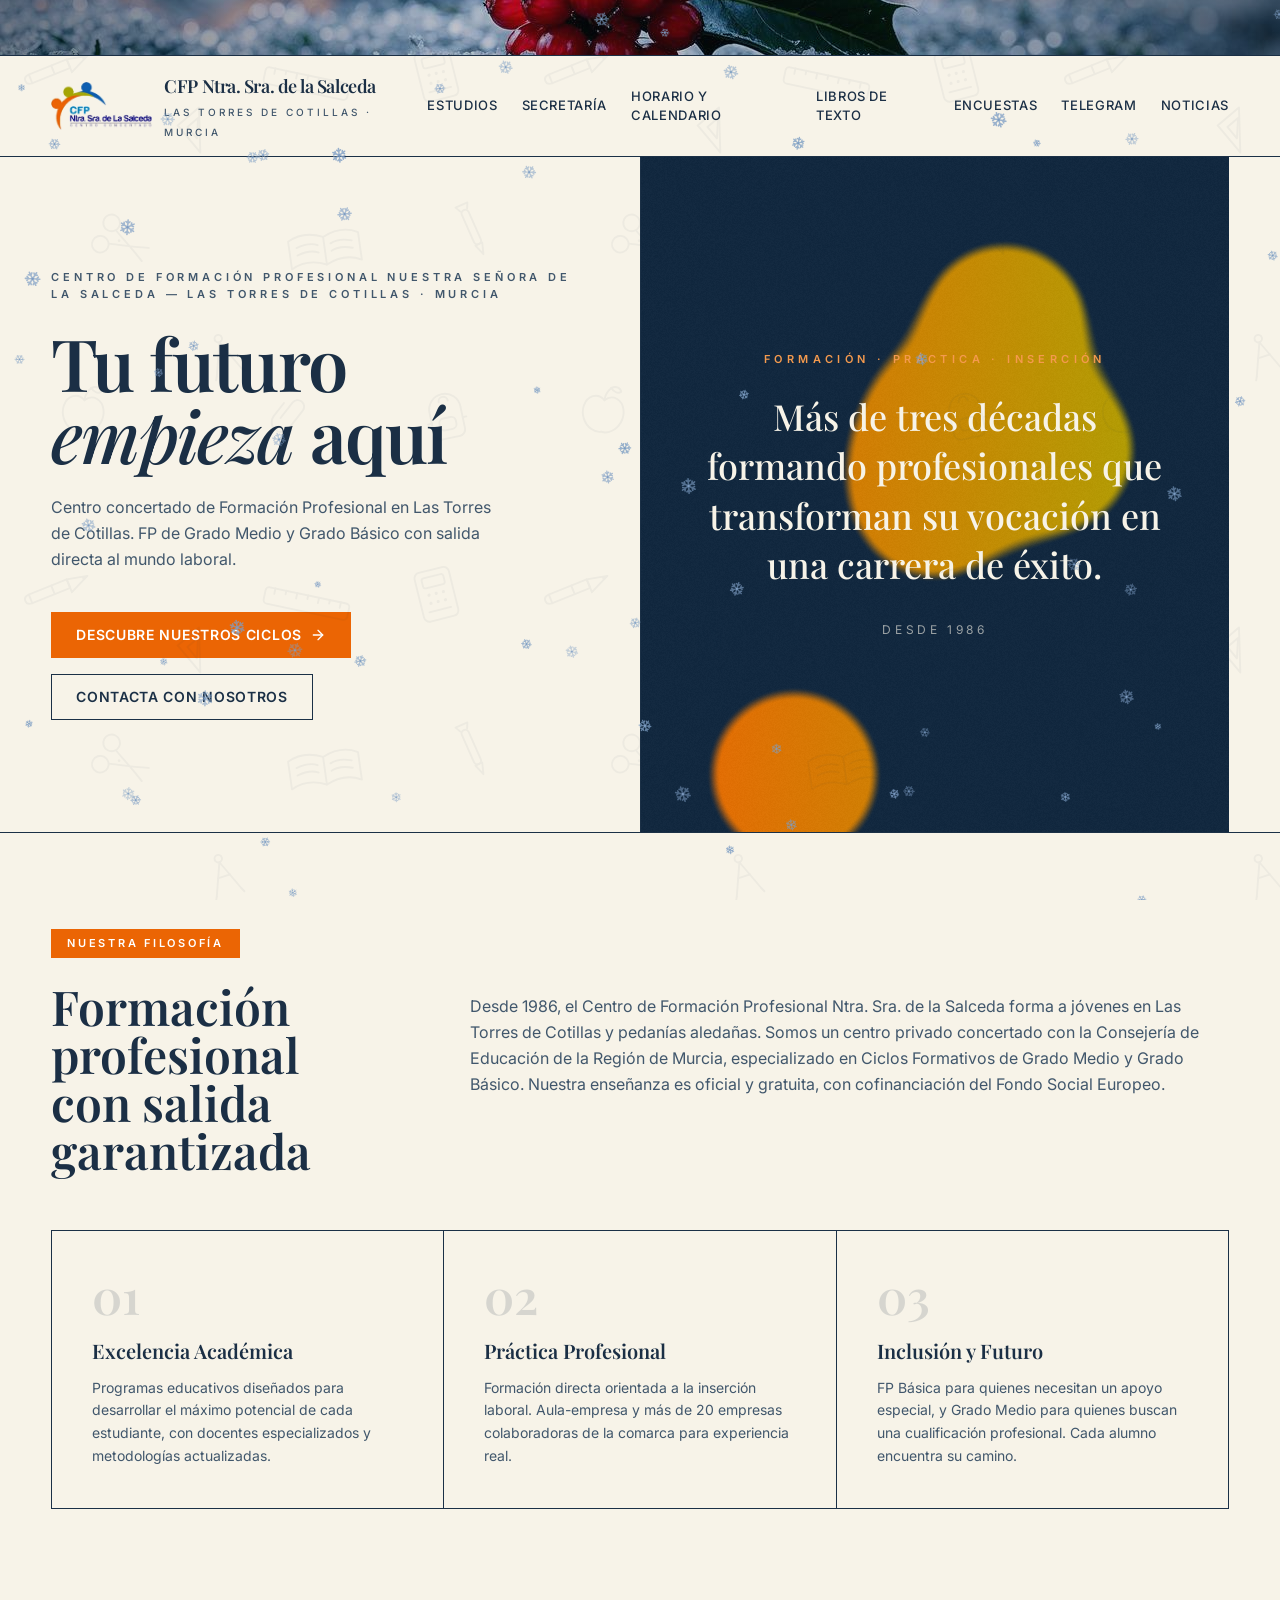
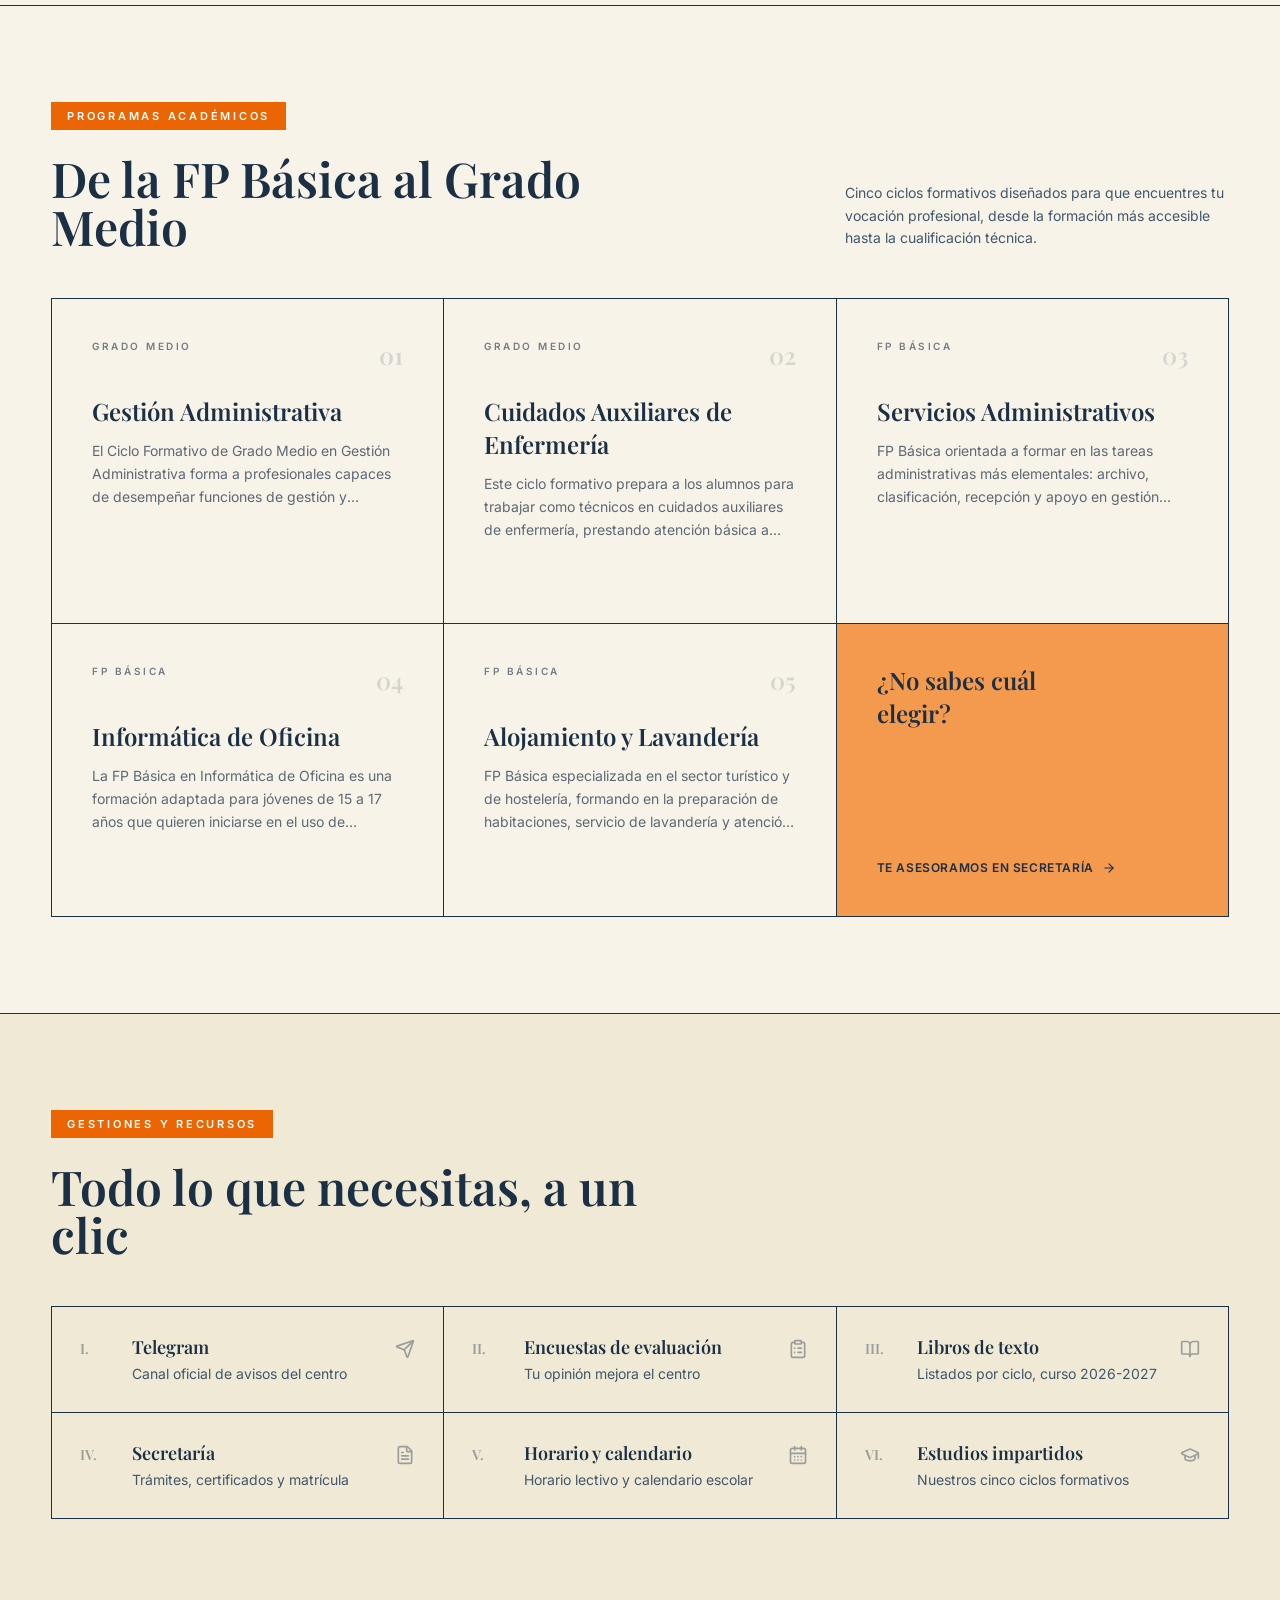
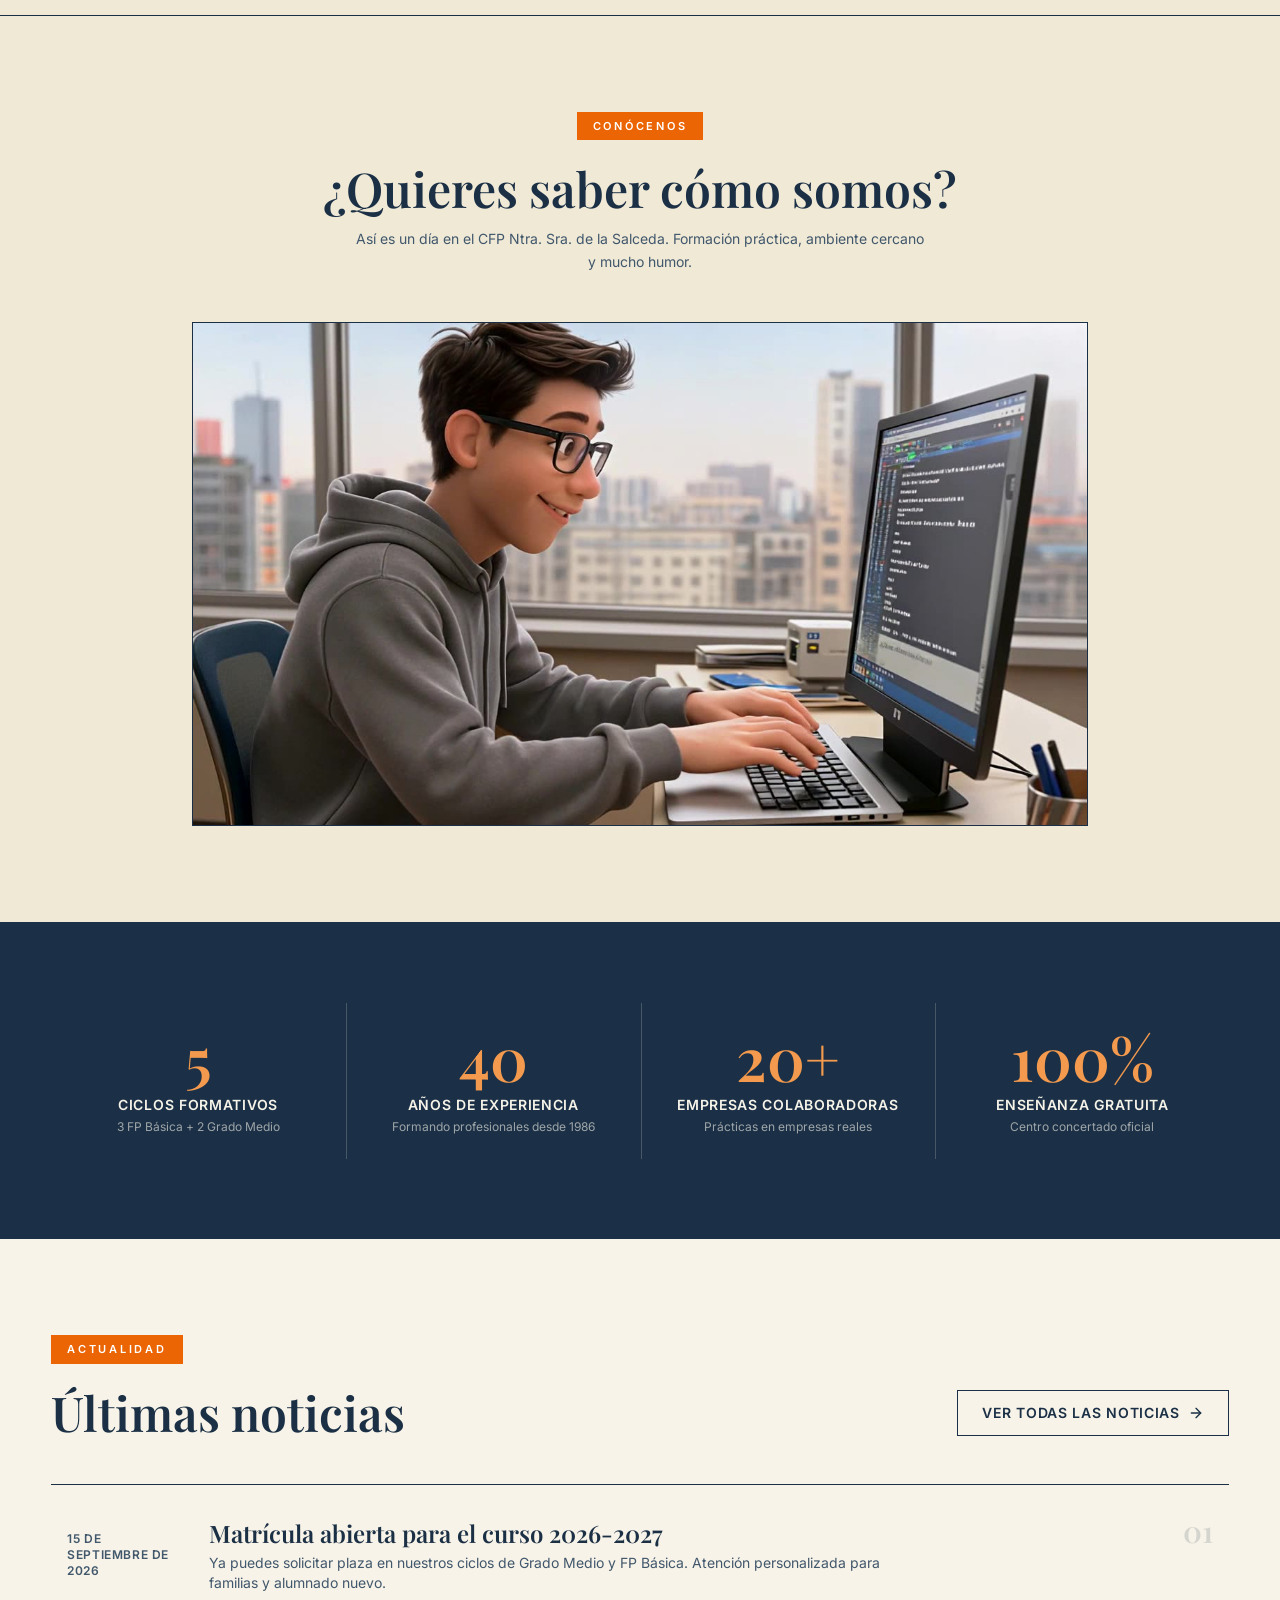
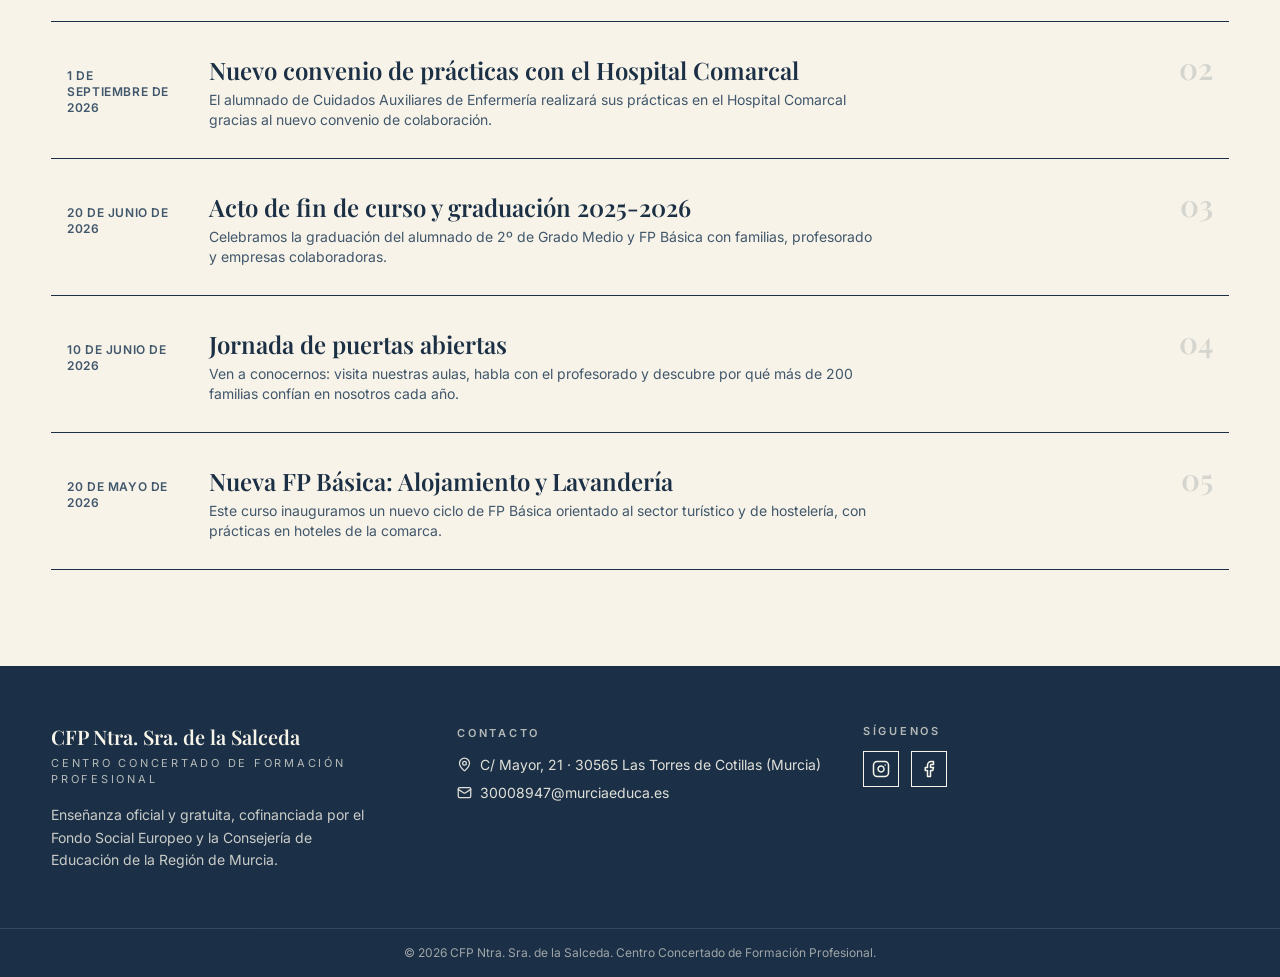
==== commit 61d1e8c5: "Panel de noticias: solo enlace opcional (Drive), sin subida de ficheros" ====
--- a/index.html
+++ b/index.html
@@ -19,8 +19,8 @@
       rel="stylesheet"
     />
     <title>CFP Ntra. Sra. de la Salceda — FP en Las Torres de Cotillas</title>
-    <script type="module" crossorigin src="./assets/index-7qnTdwP5.js"></script>
-    <link rel="stylesheet" crossorigin href="./assets/index-ByfYS_9V.css">
+    <script type="module" crossorigin src="./assets/index-DOVfltrk.js"></script>
+    <link rel="stylesheet" crossorigin href="./assets/index-Rhu0G497.css">
   </head>
   <body>
     <div id="root"></div>
--- a/assets/index-Rhu0G497.css
+++ b/assets/index-Rhu0G497.css
@@ -0,0 +1 @@
+*,:before,:after{--tw-border-spacing-x: 0;--tw-border-spacing-y: 0;--tw-translate-x: 0;--tw-translate-y: 0;--tw-rotate: 0;--tw-skew-x: 0;--tw-skew-y: 0;--tw-scale-x: 1;--tw-scale-y: 1;--tw-pan-x: ;--tw-pan-y: ;--tw-pinch-zoom: ;--tw-scroll-snap-strictness: proximity;--tw-gradient-from-position: ;--tw-gradient-via-position: ;--tw-gradient-to-position: ;--tw-ordinal: ;--tw-slashed-zero: ;--tw-numeric-figure: ;--tw-numeric-spacing: ;--tw-numeric-fraction: ;--tw-ring-inset: ;--tw-ring-offset-width: 0px;--tw-ring-offset-color: #fff;--tw-ring-color: rgb(59 130 246 / .5);--tw-ring-offset-shadow: 0 0 #0000;--tw-ring-shadow: 0 0 #0000;--tw-shadow: 0 0 #0000;--tw-shadow-colored: 0 0 #0000;--tw-blur: ;--tw-brightness: ;--tw-contrast: ;--tw-grayscale: ;--tw-hue-rotate: ;--tw-invert: ;--tw-saturate: ;--tw-sepia: ;--tw-drop-shadow: ;--tw-backdrop-blur: ;--tw-backdrop-brightness: ;--tw-backdrop-contrast: ;--tw-backdrop-grayscale: ;--tw-backdrop-hue-rotate: ;--tw-backdrop-invert: ;--tw-backdrop-opacity: ;--tw-backdrop-saturate: ;--tw-backdrop-sepia: ;--tw-contain-size: ;--tw-contain-layout: ;--tw-contain-paint: ;--tw-contain-style: }::backdrop{--tw-border-spacing-x: 0;--tw-border-spacing-y: 0;--tw-translate-x: 0;--tw-translate-y: 0;--tw-rotate: 0;--tw-skew-x: 0;--tw-skew-y: 0;--tw-scale-x: 1;--tw-scale-y: 1;--tw-pan-x: ;--tw-pan-y: ;--tw-pinch-zoom: ;--tw-scroll-snap-strictness: proximity;--tw-gradient-from-position: ;--tw-gradient-via-position: ;--tw-gradient-to-position: ;--tw-ordinal: ;--tw-slashed-zero: ;--tw-numeric-figure: ;--tw-numeric-spacing: ;--tw-numeric-fraction: ;--tw-ring-inset: ;--tw-ring-offset-width: 0px;--tw-ring-offset-color: #fff;--tw-ring-color: rgb(59 130 246 / .5);--tw-ring-offset-shadow: 0 0 #0000;--tw-ring-shadow: 0 0 #0000;--tw-shadow: 0 0 #0000;--tw-shadow-colored: 0 0 #0000;--tw-blur: ;--tw-brightness: ;--tw-contrast: ;--tw-grayscale: ;--tw-hue-rotate: ;--tw-invert: ;--tw-saturate: ;--tw-sepia: ;--tw-drop-shadow: ;--tw-backdrop-blur: ;--tw-backdrop-brightness: ;--tw-backdrop-contrast: ;--tw-backdrop-grayscale: ;--tw-backdrop-hue-rotate: ;--tw-backdrop-invert: ;--tw-backdrop-opacity: ;--tw-backdrop-saturate: ;--tw-backdrop-sepia: ;--tw-contain-size: ;--tw-contain-layout: ;--tw-contain-paint: ;--tw-contain-style: }*,:before,:after{box-sizing:border-box;border-width:0;border-style:solid;border-color:#e5e7eb}:before,:after{--tw-content: ""}html,:host{line-height:1.5;-webkit-text-size-adjust:100%;-moz-tab-size:4;-o-tab-size:4;tab-size:4;font-family:ui-sans-serif,system-ui,sans-serif,"Apple Color Emoji","Segoe UI Emoji",Segoe UI Symbol,"Noto Color Emoji";font-feature-settings:normal;font-variation-settings:normal;-webkit-tap-highlight-color:transparent}body{margin:0;line-height:inherit}hr{height:0;color:inherit;border-top-width:1px}abbr:where([title]){-webkit-text-decoration:underline dotted;text-decoration:underline dotted}h1,h2,h3,h4,h5,h6{font-size:inherit;font-weight:inherit}a{color:inherit;text-decoration:inherit}b,strong{font-weight:bolder}code,kbd,samp,pre{font-family:ui-monospace,SFMono-Regular,Menlo,Monaco,Consolas,Liberation Mono,Courier New,monospace;font-feature-settings:normal;font-variation-settings:normal;font-size:1em}small{font-size:80%}sub,sup{font-size:75%;line-height:0;position:relative;vertical-align:baseline}sub{bottom:-.25em}sup{top:-.5em}table{text-indent:0;border-color:inherit;border-collapse:collapse}button,input,optgroup,select,textarea{font-family:inherit;font-feature-settings:inherit;font-variation-settings:inherit;font-size:100%;font-weight:inherit;line-height:inherit;letter-spacing:inherit;color:inherit;margin:0;padding:0}button,select{text-transform:none}button,input:where([type=button]),input:where([type=reset]),input:where([type=submit]){-webkit-appearance:button;background-color:transparent;background-image:none}:-moz-focusring{outline:auto}:-moz-ui-invalid{box-shadow:none}progress{vertical-align:baseline}::-webkit-inner-spin-button,::-webkit-outer-spin-button{height:auto}[type=search]{-webkit-appearance:textfield;outline-offset:-2px}::-webkit-search-decoration{-webkit-appearance:none}::-webkit-file-upload-button{-webkit-appearance:button;font:inherit}summary{display:list-item}blockquote,dl,dd,h1,h2,h3,h4,h5,h6,hr,figure,p,pre{margin:0}fieldset{margin:0;padding:0}legend{padding:0}ol,ul,menu{list-style:none;margin:0;padding:0}dialog{padding:0}textarea{resize:vertical}input::-moz-placeholder,textarea::-moz-placeholder{opacity:1;color:#9ca3af}input::placeholder,textarea::placeholder{opacity:1;color:#9ca3af}button,[role=button]{cursor:pointer}:disabled{cursor:default}img,svg,video,canvas,audio,iframe,embed,object{display:block;vertical-align:middle}img,video{max-width:100%;height:auto}[hidden]:where(:not([hidden=until-found])){display:none}:root{--cream: #f7f3e8;--cream-soft: #efe9d6;--ink: #1b2f45;--ink-deep: #12283f;--orange: #eb6504;--gold: #f49a4e;--background: 45 42% 94%;--foreground: 210 44% 19%;--card: 45 42% 94%;--card-foreground: 255 6% 14%;--popover: 45 42% 94%;--popover-foreground: 255 6% 14%;--primary: 210 44% 19%;--primary-foreground: 45 42% 94%;--secondary: 44 34% 89%;--secondary-foreground: 255 6% 14%;--muted: 44 30% 87%;--muted-foreground: 210 25% 34%;--accent: 25 96% 46%;--accent-foreground: 0 0% 100%;--destructive: 0 84.2% 60.2%;--destructive-foreground: 0 0% 98%;--border: 210 44% 19%;--input: 210 44% 19%;--ring: 25 96% 46%;--radius: 0px;--sidebar-background: 45 42% 94%;--sidebar-foreground: 210 44% 19%;--sidebar-primary: 210 44% 19%;--sidebar-primary-foreground: 45 42% 94%;--sidebar-accent: 44 34% 89%;--sidebar-accent-foreground: 210 44% 19%;--sidebar-border: 210 44% 19%;--sidebar-ring: 25 96% 46%}*{border-color:hsl(var(--border))}html{scroll-behavior:smooth}body{background-color:var(--cream);color:var(--ink);font-family:Inter,system-ui,-apple-system,sans-serif;-webkit-font-smoothing:antialiased}h1,h2,h3,.font-display{font-family:Playfair Display,Georgia,serif}::-moz-selection{background:var(--orange);color:#fff}::selection{background:var(--orange);color:#fff}.section-badge{display:inline-block;--tw-bg-opacity: 1;background-color:rgb(235 101 4 / var(--tw-bg-opacity, 1));padding:.375rem 1rem;font-size:11px;font-weight:600;text-transform:uppercase;letter-spacing:.25em;--tw-text-opacity: 1;color:rgb(255 255 255 / var(--tw-text-opacity, 1))}.btn-primary{display:inline-flex;align-items:center;gap:.5rem;border-width:1px;--tw-border-opacity: 1;border-color:rgb(235 101 4 / var(--tw-border-opacity, 1));--tw-bg-opacity: 1;background-color:rgb(235 101 4 / var(--tw-bg-opacity, 1));padding:.75rem 1.5rem;font-size:.875rem;line-height:1.25rem;font-weight:600;text-transform:uppercase;letter-spacing:.05em;--tw-text-opacity: 1;color:rgb(255 255 255 / var(--tw-text-opacity, 1));transition-property:color,background-color,border-color,text-decoration-color,fill,stroke;transition-timing-function:cubic-bezier(.4,0,.2,1);transition-duration:.15s}.btn-primary:hover{background-color:transparent;--tw-text-opacity: 1;color:rgb(235 101 4 / var(--tw-text-opacity, 1))}.btn-outline{display:inline-flex;align-items:center;gap:.5rem;border-width:1px;border-color:hsl(var(--primary));background-color:transparent;padding:.75rem 1.5rem;font-size:.875rem;line-height:1.25rem;font-weight:600;text-transform:uppercase;letter-spacing:.05em;color:hsl(var(--primary));transition-property:color,background-color,border-color,text-decoration-color,fill,stroke;transition-timing-function:cubic-bezier(.4,0,.2,1);transition-duration:.15s}.btn-outline:hover{background-color:hsl(var(--primary));color:hsl(var(--primary-foreground))}.btn-outline-cream{display:inline-flex;align-items:center;gap:.5rem;border-width:1px;--tw-border-opacity: 1;border-color:rgb(247 243 232 / var(--tw-border-opacity, 1));background-color:transparent;padding:.75rem 1.5rem;font-size:.875rem;line-height:1.25rem;font-weight:600;text-transform:uppercase;letter-spacing:.05em;--tw-text-opacity: 1;color:rgb(247 243 232 / var(--tw-text-opacity, 1));transition-property:color,background-color,border-color,text-decoration-color,fill,stroke;transition-timing-function:cubic-bezier(.4,0,.2,1);transition-duration:.15s}.btn-outline-cream:hover{--tw-bg-opacity: 1;background-color:rgb(247 243 232 / var(--tw-bg-opacity, 1));--tw-text-opacity: 1;color:rgb(27 47 69 / var(--tw-text-opacity, 1))}.reveal{opacity:0;transform:translateY(28px);transition:opacity .7s cubic-bezier(.22,1,.36,1),transform .7s cubic-bezier(.22,1,.36,1)}.reveal.is-visible{opacity:1;transform:translateY(0)}@media(prefers-reduced-motion:reduce){.reveal{opacity:1;transform:none;transition:none}}.sr-only{position:absolute;width:1px;height:1px;padding:0;margin:-1px;overflow:hidden;clip:rect(0,0,0,0);white-space:nowrap;border-width:0}.pointer-events-none{pointer-events:none}.visible{visibility:visible}.invisible{visibility:hidden}.fixed{position:fixed}.absolute{position:absolute}.relative{position:relative}.sticky{position:sticky}.inset-0{inset:0}.inset-x-0{left:0;right:0}.inset-y-0{top:0;bottom:0}.-bottom-12{bottom:-3rem}.-left-12{left:-3rem}.-right-12{right:-3rem}.-top-12{top:-3rem}.bottom-0{bottom:0}.left-0{left:0}.left-1\/2{left:50%}.left-2{left:.5rem}.left-\[50\%\]{left:50%}.right-0{right:0}.right-1{right:.25rem}.right-2{right:.5rem}.right-3{right:.75rem}.right-4{right:1rem}.top-0{top:0}.top-1\.5{top:.375rem}.top-1\/2{top:50%}.top-3\.5{top:.875rem}.top-4{top:1rem}.top-\[1px\]{top:1px}.top-\[50\%\]{top:50%}.top-\[60\%\]{top:60%}.top-full{top:100%}.isolate{isolation:isolate}.z-10{z-index:10}.z-20{z-index:20}.z-50{z-index:50}.z-\[1\]{z-index:1}.z-\[70\]{z-index:70}.order-first{order:-9999}.order-last{order:9999}.col-start-2{grid-column-start:2}.row-span-2{grid-row:span 2 / span 2}.row-start-1{grid-row-start:1}.\!m-0{margin:0!important}.-mx-1{margin-left:-.25rem;margin-right:-.25rem}.-mx-3{margin-left:-.75rem;margin-right:-.75rem}.-my-2{margin-top:-.5rem;margin-bottom:-.5rem}.mx-2{margin-left:.5rem;margin-right:.5rem}.mx-3\.5{margin-left:.875rem;margin-right:.875rem}.mx-auto{margin-left:auto;margin-right:auto}.my-0{margin-top:0;margin-bottom:0}.my-0\.5{margin-top:.125rem;margin-bottom:.125rem}.my-1{margin-top:.25rem;margin-bottom:.25rem}.-ml-4{margin-left:-1rem}.-mt-4{margin-top:-1rem}.mb-10{margin-bottom:2.5rem}.mb-2{margin-bottom:.5rem}.mb-3{margin-bottom:.75rem}.ml-1{margin-left:.25rem}.ml-4{margin-left:1rem}.ml-auto{margin-left:auto}.mt-0\.5{margin-top:.125rem}.mt-1{margin-top:.25rem}.mt-1\.5{margin-top:.375rem}.mt-10{margin-top:2.5rem}.mt-12{margin-top:3rem}.mt-14{margin-top:3.5rem}.mt-2{margin-top:.5rem}.mt-3{margin-top:.75rem}.mt-4{margin-top:1rem}.mt-5{margin-top:1.25rem}.mt-6{margin-top:1.5rem}.mt-8{margin-top:2rem}.mt-auto{margin-top:auto}.line-clamp-1{overflow:hidden;display:-webkit-box;-webkit-box-orient:vertical;-webkit-line-clamp:1}.line-clamp-2{overflow:hidden;display:-webkit-box;-webkit-box-orient:vertical;-webkit-line-clamp:2}.line-clamp-3{overflow:hidden;display:-webkit-box;-webkit-box-orient:vertical;-webkit-line-clamp:3}.block{display:block}.flex{display:flex}.inline-flex{display:inline-flex}.table{display:table}.table-caption{display:table-caption}.table-cell{display:table-cell}.table-row{display:table-row}.grid{display:grid}.hidden{display:none}.aspect-square{aspect-ratio:1 / 1}.aspect-video{aspect-ratio:16 / 9}.size-10{width:2.5rem;height:2.5rem}.size-2{width:.5rem;height:.5rem}.size-2\.5{width:.625rem;height:.625rem}.size-3{width:.75rem;height:.75rem}.size-3\.5{width:.875rem;height:.875rem}.size-4{width:1rem;height:1rem}.size-6{width:1.5rem;height:1.5rem}.size-7{width:1.75rem;height:1.75rem}.size-8{width:2rem;height:2rem}.size-9{width:2.25rem;height:2.25rem}.size-auto{width:auto;height:auto}.size-full{width:100%;height:100%}.h-1\.5{height:.375rem}.h-10{height:2.5rem}.h-11{height:2.75rem}.h-12{height:3rem}.h-2{height:.5rem}.h-2\.5{height:.625rem}.h-20{height:5rem}.h-4{height:1rem}.h-5{height:1.25rem}.h-6{height:1.5rem}.h-7{height:1.75rem}.h-8{height:2rem}.h-9{height:2.25rem}.h-\[1\.15rem\]{height:1.15rem}.h-\[calc\(100\%-1px\)\]{height:calc(100% - 1px)}.h-\[var\(--radix-navigation-menu-viewport-height\)\]{height:var(--radix-navigation-menu-viewport-height)}.h-\[var\(--radix-select-trigger-height\)\]{height:var(--radix-select-trigger-height)}.h-auto{height:auto}.h-full{height:100%}.h-px{height:1px}.h-svh{height:100svh}.max-h-\[300px\]{max-height:300px}.min-h-0{min-height:0px}.min-h-16{min-height:4rem}.min-h-4{min-height:1rem}.min-h-screen{min-height:100vh}.min-h-svh{min-height:100svh}.w-0{width:0px}.w-1{width:.25rem}.w-2{width:.5rem}.w-2\.5{width:.625rem}.w-3{width:.75rem}.w-3\/4{width:75%}.w-32{width:8rem}.w-4{width:1rem}.w-5{width:1.25rem}.w-64{width:16rem}.w-72{width:18rem}.w-8{width:2rem}.w-9{width:2.25rem}.w-\[100px\]{width:100px}.w-auto{width:auto}.w-fit{width:-moz-fit-content;width:fit-content}.w-full{width:100%}.w-max{width:-moz-max-content;width:max-content}.w-px{width:1px}.min-w-0{min-width:0px}.min-w-10{min-width:2.5rem}.min-w-5{min-width:1.25rem}.min-w-8{min-width:2rem}.min-w-9{min-width:2.25rem}.min-w-\[12rem\]{min-width:12rem}.min-w-\[8rem\]{min-width:8rem}.min-w-\[var\(--radix-select-trigger-width\)\]{min-width:var(--radix-select-trigger-width)}.max-w-2xl{max-width:42rem}.max-w-3xl{max-width:48rem}.max-w-4xl{max-width:56rem}.max-w-7xl{max-width:80rem}.max-w-\[calc\(100\%-2rem\)\]{max-width:calc(100% - 2rem)}.max-w-max{max-width:-moz-max-content;max-width:max-content}.max-w-md{max-width:28rem}.max-w-sm{max-width:24rem}.max-w-xl{max-width:36rem}.max-w-xs{max-width:20rem}.flex-1{flex:1 1 0%}.shrink-0{flex-shrink:0}.grow{flex-grow:1}.grow-0{flex-grow:0}.basis-full{flex-basis:100%}.caption-bottom{caption-side:bottom}.border-collapse{border-collapse:collapse}.-translate-x-1\/2{--tw-translate-x: -50%;transform:translate(var(--tw-translate-x),var(--tw-translate-y)) rotate(var(--tw-rotate)) skew(var(--tw-skew-x)) skewY(var(--tw-skew-y)) scaleX(var(--tw-scale-x)) scaleY(var(--tw-scale-y))}.-translate-x-px{--tw-translate-x: -1px;transform:translate(var(--tw-translate-x),var(--tw-translate-y)) rotate(var(--tw-rotate)) skew(var(--tw-skew-x)) skewY(var(--tw-skew-y)) scaleX(var(--tw-scale-x)) scaleY(var(--tw-scale-y))}.-translate-y-1\/2{--tw-translate-y: -50%;transform:translate(var(--tw-translate-x),var(--tw-translate-y)) rotate(var(--tw-rotate)) skew(var(--tw-skew-x)) skewY(var(--tw-skew-y)) scaleX(var(--tw-scale-x)) scaleY(var(--tw-scale-y))}.translate-x-\[-50\%\]{--tw-translate-x: -50%;transform:translate(var(--tw-translate-x),var(--tw-translate-y)) rotate(var(--tw-rotate)) skew(var(--tw-skew-x)) skewY(var(--tw-skew-y)) scaleX(var(--tw-scale-x)) scaleY(var(--tw-scale-y))}.translate-x-px{--tw-translate-x: 1px;transform:translate(var(--tw-translate-x),var(--tw-translate-y)) rotate(var(--tw-rotate)) skew(var(--tw-skew-x)) skewY(var(--tw-skew-y)) scaleX(var(--tw-scale-x)) scaleY(var(--tw-scale-y))}.translate-y-0\.5{--tw-translate-y: .125rem;transform:translate(var(--tw-translate-x),var(--tw-translate-y)) rotate(var(--tw-rotate)) skew(var(--tw-skew-x)) skewY(var(--tw-skew-y)) scaleX(var(--tw-scale-x)) scaleY(var(--tw-scale-y))}.translate-y-\[-50\%\]{--tw-translate-y: -50%;transform:translate(var(--tw-translate-x),var(--tw-translate-y)) rotate(var(--tw-rotate)) skew(var(--tw-skew-x)) skewY(var(--tw-skew-y)) scaleX(var(--tw-scale-x)) scaleY(var(--tw-scale-y))}.translate-y-\[calc\(-50\%_-_2px\)\]{--tw-translate-y: calc(-50% - 2px) ;transform:translate(var(--tw-translate-x),var(--tw-translate-y)) rotate(var(--tw-rotate)) skew(var(--tw-skew-x)) skewY(var(--tw-skew-y)) scaleX(var(--tw-scale-x)) scaleY(var(--tw-scale-y))}.rotate-45{--tw-rotate: 45deg;transform:translate(var(--tw-translate-x),var(--tw-translate-y)) rotate(var(--tw-rotate)) skew(var(--tw-skew-x)) skewY(var(--tw-skew-y)) scaleX(var(--tw-scale-x)) scaleY(var(--tw-scale-y))}.rotate-90{--tw-rotate: 90deg;transform:translate(var(--tw-translate-x),var(--tw-translate-y)) rotate(var(--tw-rotate)) skew(var(--tw-skew-x)) skewY(var(--tw-skew-y)) scaleX(var(--tw-scale-x)) scaleY(var(--tw-scale-y))}.transform{transform:translate(var(--tw-translate-x),var(--tw-translate-y)) rotate(var(--tw-rotate)) skew(var(--tw-skew-x)) skewY(var(--tw-skew-y)) scaleX(var(--tw-scale-x)) scaleY(var(--tw-scale-y))}@keyframes caret-blink{0%,70%,to{opacity:1}20%,50%{opacity:0}}.animate-caret-blink{animation:caret-blink 1.25s ease-out infinite}@keyframes pulse{50%{opacity:.5}}.animate-pulse{animation:pulse 2s cubic-bezier(.4,0,.6,1) infinite}@keyframes spin{to{transform:rotate(360deg)}}.animate-spin{animation:spin 1s linear infinite}.cursor-default{cursor:default}.cursor-pointer{cursor:pointer}.cursor-text{cursor:text}.touch-none{touch-action:none}.select-none{-webkit-user-select:none;-moz-user-select:none;user-select:none}.resize-none{resize:none}.resize{resize:both}.scroll-my-1{scroll-margin-top:.25rem;scroll-margin-bottom:.25rem}.scroll-mt-24{scroll-margin-top:6rem}.scroll-py-1{scroll-padding-top:.25rem;scroll-padding-bottom:.25rem}.list-disc{list-style-type:disc}.list-none{list-style-type:none}.auto-rows-min{grid-auto-rows:min-content}.grid-cols-\[0_1fr\]{grid-template-columns:0 1fr}.grid-rows-\[auto_auto\]{grid-template-rows:auto auto}.flex-row{flex-direction:row}.flex-col{flex-direction:column}.flex-col-reverse{flex-direction:column-reverse}.flex-wrap{flex-wrap:wrap}.place-content-center{place-content:center}.items-start{align-items:flex-start}.items-end{align-items:flex-end}.items-center{align-items:center}.items-baseline{align-items:baseline}.items-stretch{align-items:stretch}.justify-start{justify-content:flex-start}.justify-center{justify-content:center}.justify-between{justify-content:space-between}.justify-items-start{justify-items:start}.gap-0{gap:0px}.gap-0\.5{gap:.125rem}.gap-1{gap:.25rem}.gap-1\.5{gap:.375rem}.gap-10{gap:2.5rem}.gap-2{gap:.5rem}.gap-2\.5{gap:.625rem}.gap-3{gap:.75rem}.gap-4{gap:1rem}.gap-5{gap:1.25rem}.gap-6{gap:1.5rem}.gap-7{gap:1.75rem}.gap-8{gap:2rem}.gap-\[--spacing\(var\(--gap\)\)\]{gap:var(--spacing(var(--gap)))}.gap-px{gap:1px}.gap-y-0\.5{row-gap:.125rem}.space-y-2>:not([hidden])~:not([hidden]){--tw-space-y-reverse: 0;margin-top:calc(.5rem * calc(1 - var(--tw-space-y-reverse)));margin-bottom:calc(.5rem * var(--tw-space-y-reverse))}.space-y-4>:not([hidden])~:not([hidden]){--tw-space-y-reverse: 0;margin-top:calc(1rem * calc(1 - var(--tw-space-y-reverse)));margin-bottom:calc(1rem * var(--tw-space-y-reverse))}.space-y-5>:not([hidden])~:not([hidden]){--tw-space-y-reverse: 0;margin-top:calc(1.25rem * calc(1 - var(--tw-space-y-reverse)));margin-bottom:calc(1.25rem * var(--tw-space-y-reverse))}.space-y-px>:not([hidden])~:not([hidden]){--tw-space-y-reverse: 0;margin-top:calc(1px * calc(1 - var(--tw-space-y-reverse)));margin-bottom:calc(1px * var(--tw-space-y-reverse))}.divide-y>:not([hidden])~:not([hidden]){--tw-divide-y-reverse: 0;border-top-width:calc(1px * calc(1 - var(--tw-divide-y-reverse)));border-bottom-width:calc(1px * var(--tw-divide-y-reverse))}.divide-\[\#f7f3e8\]\/15>:not([hidden])~:not([hidden]){border-color:#f7f3e826}.divide-primary\/15>:not([hidden])~:not([hidden]){border-color:hsl(var(--primary) / .15)}.divide-primary\/20>:not([hidden])~:not([hidden]){border-color:hsl(var(--primary) / .2)}.self-start{align-self:flex-start}.self-stretch{align-self:stretch}.justify-self-end{justify-self:end}.overflow-auto{overflow:auto}.overflow-hidden{overflow:hidden}.overflow-x-auto{overflow-x:auto}.overflow-y-auto{overflow-y:auto}.overflow-x-hidden{overflow-x:hidden}.whitespace-nowrap{white-space:nowrap}.text-balance{text-wrap:balance}.break-words{overflow-wrap:break-word}.rounded-\[2px\]{border-radius:2px}.rounded-\[4px\]{border-radius:4px}.rounded-\[calc\(var\(--radius\)-5px\)\]{border-radius:calc(var(--radius) - 5px)}.rounded-\[inherit\]{border-radius:inherit}.rounded-full{border-radius:9999px}.rounded-lg{border-radius:var(--radius)}.rounded-md{border-radius:calc(var(--radius) - 2px)}.rounded-none{border-radius:0}.rounded-sm{border-radius:calc(var(--radius) - 4px)}.rounded-xl{border-radius:calc(var(--radius) + 4px)}.rounded-xs{border-radius:calc(var(--radius) - 6px)}.rounded-l-md{border-top-left-radius:calc(var(--radius) - 2px);border-bottom-left-radius:calc(var(--radius) - 2px)}.rounded-r-md{border-top-right-radius:calc(var(--radius) - 2px);border-bottom-right-radius:calc(var(--radius) - 2px)}.rounded-tl-sm{border-top-left-radius:calc(var(--radius) - 4px)}.border{border-width:1px}.border-0{border-width:0px}.border-\[1\.5px\]{border-width:1.5px}.border-y{border-top-width:1px;border-bottom-width:1px}.border-b{border-bottom-width:1px}.border-l{border-left-width:1px}.border-l-2{border-left-width:2px}.border-r{border-right-width:1px}.border-t{border-top-width:1px}.border-t-0{border-top-width:0px}.border-dashed{border-style:dashed}.border-\[\#eb6504\]{--tw-border-opacity: 1;border-color:rgb(235 101 4 / var(--tw-border-opacity, 1))}.border-\[\#f7f3e8\]\/20{border-color:#f7f3e833}.border-\[\#f7f3e8\]\/30{border-color:#f7f3e84d}.border-border{border-color:hsl(var(--border))}.border-border\/50{border-color:hsl(var(--border) / .5)}.border-current{border-color:currentColor}.border-input{border-color:hsl(var(--input))}.border-primary{border-color:hsl(var(--primary))}.border-primary\/20{border-color:hsl(var(--primary) / .2)}.border-primary\/30{border-color:hsl(var(--primary) / .3)}.border-sidebar-border{border-color:hsl(var(--sidebar-border))}.border-transparent{border-color:transparent}.border-l-transparent{border-left-color:transparent}.border-t-transparent{border-top-color:transparent}.bg-\[\#12283f\]{--tw-bg-opacity: 1;background-color:rgb(18 40 63 / var(--tw-bg-opacity, 1))}.bg-\[\#efe9d6\]{--tw-bg-opacity: 1;background-color:rgb(239 233 214 / var(--tw-bg-opacity, 1))}.bg-\[\#f49a4e\]{--tw-bg-opacity: 1;background-color:rgb(244 154 78 / var(--tw-bg-opacity, 1))}.bg-\[\#f7f3e8\]{--tw-bg-opacity: 1;background-color:rgb(247 243 232 / var(--tw-bg-opacity, 1))}.bg-\[\#f7f3e8\]\/95{background-color:#f7f3e8f2}.bg-accent{background-color:hsl(var(--accent))}.bg-background{background-color:hsl(var(--background))}.bg-black\/50{background-color:#00000080}.bg-border{background-color:hsl(var(--border))}.bg-card{background-color:hsl(var(--card))}.bg-destructive{--tw-bg-opacity: 1;background-color:hsl(var(--destructive) / var(--tw-bg-opacity, 1))}.bg-foreground{background-color:hsl(var(--foreground))}.bg-input{background-color:hsl(var(--input))}.bg-muted{background-color:hsl(var(--muted))}.bg-muted\/50{background-color:hsl(var(--muted) / .5)}.bg-popover{background-color:hsl(var(--popover))}.bg-primary{background-color:hsl(var(--primary))}.bg-primary\/20{background-color:hsl(var(--primary) / .2)}.bg-secondary{background-color:hsl(var(--secondary))}.bg-sidebar{background-color:hsl(var(--sidebar-background))}.bg-sidebar-border{background-color:hsl(var(--sidebar-border))}.bg-transparent{background-color:transparent}.bg-white{--tw-bg-opacity: 1;background-color:rgb(255 255 255 / var(--tw-bg-opacity, 1))}.fill-current{fill:currentColor}.fill-foreground{fill:hsl(var(--foreground))}.fill-primary{fill:hsl(var(--primary))}.object-cover{-o-object-fit:cover;object-fit:cover}.p-0{padding:0}.p-1{padding:.25rem}.p-10{padding:2.5rem}.p-2{padding:.5rem}.p-2\.5{padding:.625rem}.p-3{padding:.75rem}.p-4{padding:1rem}.p-6{padding:1.5rem}.p-7{padding:1.75rem}.p-8{padding:2rem}.p-\[3px\]{padding:3px}.p-px{padding:1px}.px-1{padding-left:.25rem;padding-right:.25rem}.px-1\.5{padding-left:.375rem;padding-right:.375rem}.px-12{padding-left:3rem;padding-right:3rem}.px-2{padding-left:.5rem;padding-right:.5rem}.px-2\.5{padding-left:.625rem;padding-right:.625rem}.px-3{padding-left:.75rem;padding-right:.75rem}.px-4{padding-left:1rem;padding-right:1rem}.px-6{padding-left:1.5rem;padding-right:1.5rem}.px-\[4vw\]{padding-left:4vw;padding-right:4vw}.py-0\.5{padding-top:.125rem;padding-bottom:.125rem}.py-1{padding-top:.25rem;padding-bottom:.25rem}.py-1\.5{padding-top:.375rem;padding-bottom:.375rem}.py-10{padding-top:2.5rem;padding-bottom:2.5rem}.py-14{padding-top:3.5rem;padding-bottom:3.5rem}.py-16{padding-top:4rem;padding-bottom:4rem}.py-2{padding-top:.5rem;padding-bottom:.5rem}.py-28{padding-top:7rem;padding-bottom:7rem}.py-3{padding-top:.75rem;padding-bottom:.75rem}.py-3\.5{padding-top:.875rem;padding-bottom:.875rem}.py-4{padding-top:1rem;padding-bottom:1rem}.py-5{padding-top:1.25rem;padding-bottom:1.25rem}.py-6{padding-top:1.5rem;padding-bottom:1.5rem}.py-7{padding-top:1.75rem;padding-bottom:1.75rem}.py-8{padding-top:2rem;padding-bottom:2rem}.pb-16{padding-bottom:4rem}.pb-3{padding-bottom:.75rem}.pb-4{padding-bottom:1rem}.pl-2{padding-left:.5rem}.pl-3{padding-left:.75rem}.pl-4{padding-left:1rem}.pl-6{padding-left:1.5rem}.pl-8{padding-left:2rem}.pr-1{padding-right:.25rem}.pr-2{padding-right:.5rem}.pr-2\.5{padding-right:.625rem}.pr-3{padding-right:.75rem}.pr-8{padding-right:2rem}.pt-0{padding-top:0}.pt-0\.5{padding-top:.125rem}.pt-1{padding-top:.25rem}.pt-3{padding-top:.75rem}.pt-4{padding-top:1rem}.pt-6{padding-top:1.5rem}.pt-8{padding-top:2rem}.text-left{text-align:left}.text-center{text-align:center}.align-middle{vertical-align:middle}.font-mono{font-family:ui-monospace,SFMono-Regular,Menlo,Monaco,Consolas,Liberation Mono,Courier New,monospace}.font-sans{font-family:ui-sans-serif,system-ui,sans-serif,"Apple Color Emoji","Segoe UI Emoji",Segoe UI Symbol,"Noto Color Emoji"}.text-2xl{font-size:1.5rem;line-height:2rem}.text-3xl{font-size:1.875rem;line-height:2.25rem}.text-4xl{font-size:2.25rem;line-height:2.5rem}.text-5xl{font-size:3rem;line-height:1}.text-6xl{font-size:3.75rem;line-height:1}.text-\[0\.8rem\]{font-size:.8rem}.text-\[10px\]{font-size:10px}.text-\[11px\]{font-size:11px}.text-\[13px\]{font-size:13px}.text-base{font-size:1rem;line-height:1.5rem}.text-lg{font-size:1.125rem;line-height:1.75rem}.text-sm{font-size:.875rem;line-height:1.25rem}.text-sm\/relaxed{font-size:.875rem;line-height:1.625}.text-xl{font-size:1.25rem;line-height:1.75rem}.text-xs{font-size:.75rem;line-height:1rem}.font-medium{font-weight:500}.font-normal{font-weight:400}.font-semibold{font-weight:600}.uppercase{text-transform:uppercase}.italic{font-style:italic}.tabular-nums{--tw-numeric-spacing: tabular-nums;font-variant-numeric:var(--tw-ordinal) var(--tw-slashed-zero) var(--tw-numeric-figure) var(--tw-numeric-spacing) var(--tw-numeric-fraction)}.leading-\[1\.05\]{line-height:1.05}.leading-none{line-height:1}.leading-normal{line-height:1.5}.leading-relaxed{line-height:1.625}.leading-snug{line-height:1.375}.leading-tight{line-height:1.25}.tracking-\[0\.25em\]{letter-spacing:.25em}.tracking-\[0\.35em\]{letter-spacing:.35em}.tracking-\[0\.3em\]{letter-spacing:.3em}.tracking-\[0\.4em\]{letter-spacing:.4em}.tracking-tight{letter-spacing:-.025em}.tracking-wider{letter-spacing:.05em}.tracking-widest{letter-spacing:.1em}.text-\[\#eb6504\]{--tw-text-opacity: 1;color:rgb(235 101 4 / var(--tw-text-opacity, 1))}.text-\[\#f49a4e\]{--tw-text-opacity: 1;color:rgb(244 154 78 / var(--tw-text-opacity, 1))}.text-\[\#f7f3e8\]{--tw-text-opacity: 1;color:rgb(247 243 232 / var(--tw-text-opacity, 1))}.text-\[\#f7f3e8\]\/60{color:#f7f3e899}.text-accent-foreground{color:hsl(var(--accent-foreground))}.text-background{color:hsl(var(--background))}.text-card-foreground{color:hsl(var(--card-foreground))}.text-current{color:currentColor}.text-destructive{--tw-text-opacity: 1;color:hsl(var(--destructive) / var(--tw-text-opacity, 1))}.text-foreground{color:hsl(var(--foreground))}.text-muted-foreground{color:hsl(var(--muted-foreground))}.text-popover-foreground{color:hsl(var(--popover-foreground))}.text-primary{color:hsl(var(--primary))}.text-primary-foreground{color:hsl(var(--primary-foreground))}.text-primary\/15{color:hsl(var(--primary) / .15)}.text-primary\/20{color:hsl(var(--primary) / .2)}.text-red-800{--tw-text-opacity: 1;color:rgb(153 27 27 / var(--tw-text-opacity, 1))}.text-secondary-foreground{color:hsl(var(--secondary-foreground))}.text-sidebar-foreground{color:hsl(var(--sidebar-foreground))}.text-sidebar-foreground\/70{color:hsl(var(--sidebar-foreground) / .7)}.text-white{--tw-text-opacity: 1;color:rgb(255 255 255 / var(--tw-text-opacity, 1))}.underline{text-decoration-line:underline}.underline-offset-4{text-underline-offset:4px}.underline-offset-8{text-underline-offset:8px}.opacity-0{opacity:0}.opacity-15{opacity:.15}.opacity-40{opacity:.4}.opacity-50{opacity:.5}.opacity-60{opacity:.6}.opacity-70{opacity:.7}.opacity-80{opacity:.8}.opacity-85{opacity:.85}.opacity-90{opacity:.9}.shadow{--tw-shadow: 0 1px 3px 0 rgb(0 0 0 / .1), 0 1px 2px -1px rgb(0 0 0 / .1);--tw-shadow-colored: 0 1px 3px 0 var(--tw-shadow-color), 0 1px 2px -1px var(--tw-shadow-color);box-shadow:var(--tw-ring-offset-shadow, 0 0 #0000),var(--tw-ring-shadow, 0 0 #0000),var(--tw-shadow)}.shadow-\[0_0_0_1px_hsl\(var\(--sidebar-border\)\)\]{--tw-shadow: 0 0 0 1px hsl(var(--sidebar-border));--tw-shadow-colored: 0 0 0 1px var(--tw-shadow-color);box-shadow:var(--tw-ring-offset-shadow, 0 0 #0000),var(--tw-ring-shadow, 0 0 #0000),var(--tw-shadow)}.shadow-lg{--tw-shadow: 0 10px 15px -3px rgb(0 0 0 / .1), 0 4px 6px -4px rgb(0 0 0 / .1);--tw-shadow-colored: 0 10px 15px -3px var(--tw-shadow-color), 0 4px 6px -4px var(--tw-shadow-color);box-shadow:var(--tw-ring-offset-shadow, 0 0 #0000),var(--tw-ring-shadow, 0 0 #0000),var(--tw-shadow)}.shadow-md{--tw-shadow: 0 4px 6px -1px rgb(0 0 0 / .1), 0 2px 4px -2px rgb(0 0 0 / .1);--tw-shadow-colored: 0 4px 6px -1px var(--tw-shadow-color), 0 2px 4px -2px var(--tw-shadow-color);box-shadow:var(--tw-ring-offset-shadow, 0 0 #0000),var(--tw-ring-shadow, 0 0 #0000),var(--tw-shadow)}.shadow-none{--tw-shadow: 0 0 #0000;--tw-shadow-colored: 0 0 #0000;box-shadow:var(--tw-ring-offset-shadow, 0 0 #0000),var(--tw-ring-shadow, 0 0 #0000),var(--tw-shadow)}.shadow-sm{--tw-shadow: 0 1px 2px 0 rgb(0 0 0 / .05);--tw-shadow-colored: 0 1px 2px 0 var(--tw-shadow-color);box-shadow:var(--tw-ring-offset-shadow, 0 0 #0000),var(--tw-ring-shadow, 0 0 #0000),var(--tw-shadow)}.shadow-xl{--tw-shadow: 0 20px 25px -5px rgb(0 0 0 / .1), 0 8px 10px -6px rgb(0 0 0 / .1);--tw-shadow-colored: 0 20px 25px -5px var(--tw-shadow-color), 0 8px 10px -6px var(--tw-shadow-color);box-shadow:var(--tw-ring-offset-shadow, 0 0 #0000),var(--tw-ring-shadow, 0 0 #0000),var(--tw-shadow)}.shadow-xs{--tw-shadow: 0 1px 2px 0 rgb(0 0 0 / .05);--tw-shadow-colored: 0 1px 2px 0 var(--tw-shadow-color);box-shadow:var(--tw-ring-offset-shadow, 0 0 #0000),var(--tw-ring-shadow, 0 0 #0000),var(--tw-shadow)}.outline-none{outline:2px solid transparent;outline-offset:2px}.outline{outline-style:solid}.ring-0{--tw-ring-offset-shadow: var(--tw-ring-inset) 0 0 0 var(--tw-ring-offset-width) var(--tw-ring-offset-color);--tw-ring-shadow: var(--tw-ring-inset) 0 0 0 calc(0px + var(--tw-ring-offset-width)) var(--tw-ring-color);box-shadow:var(--tw-ring-offset-shadow),var(--tw-ring-shadow),var(--tw-shadow, 0 0 #0000)}.ring-ring\/50{--tw-ring-color: hsl(var(--ring) / .5)}.ring-sidebar-ring{--tw-ring-color: hsl(var(--sidebar-ring))}.ring-offset-background{--tw-ring-offset-color: hsl(var(--background))}.filter{filter:var(--tw-blur) var(--tw-brightness) var(--tw-contrast) var(--tw-grayscale) var(--tw-hue-rotate) var(--tw-invert) var(--tw-saturate) var(--tw-sepia) var(--tw-drop-shadow)}.backdrop-blur{--tw-backdrop-blur: blur(8px);-webkit-backdrop-filter:var(--tw-backdrop-blur) var(--tw-backdrop-brightness) var(--tw-backdrop-contrast) var(--tw-backdrop-grayscale) var(--tw-backdrop-hue-rotate) var(--tw-backdrop-invert) var(--tw-backdrop-opacity) var(--tw-backdrop-saturate) var(--tw-backdrop-sepia);backdrop-filter:var(--tw-backdrop-blur) var(--tw-backdrop-brightness) var(--tw-backdrop-contrast) var(--tw-backdrop-grayscale) var(--tw-backdrop-hue-rotate) var(--tw-backdrop-invert) var(--tw-backdrop-opacity) var(--tw-backdrop-saturate) var(--tw-backdrop-sepia)}.transition{transition-property:color,background-color,border-color,text-decoration-color,fill,stroke,opacity,box-shadow,transform,filter,backdrop-filter;transition-timing-function:cubic-bezier(.4,0,.2,1);transition-duration:.15s}.transition-\[color\,box-shadow\]{transition-property:color,box-shadow;transition-timing-function:cubic-bezier(.4,0,.2,1);transition-duration:.15s}.transition-\[left\,right\,width\]{transition-property:left,right,width;transition-timing-function:cubic-bezier(.4,0,.2,1);transition-duration:.15s}.transition-\[margin\,opacity\]{transition-property:margin,opacity;transition-timing-function:cubic-bezier(.4,0,.2,1);transition-duration:.15s}.transition-\[width\,height\,padding\]{transition-property:width,height,padding;transition-timing-function:cubic-bezier(.4,0,.2,1);transition-duration:.15s}.transition-\[width\]{transition-property:width;transition-timing-function:cubic-bezier(.4,0,.2,1);transition-duration:.15s}.transition-all{transition-property:all;transition-timing-function:cubic-bezier(.4,0,.2,1);transition-duration:.15s}.transition-colors{transition-property:color,background-color,border-color,text-decoration-color,fill,stroke;transition-timing-function:cubic-bezier(.4,0,.2,1);transition-duration:.15s}.transition-none{transition-property:none}.transition-opacity{transition-property:opacity;transition-timing-function:cubic-bezier(.4,0,.2,1);transition-duration:.15s}.transition-shadow{transition-property:box-shadow;transition-timing-function:cubic-bezier(.4,0,.2,1);transition-duration:.15s}.transition-transform{transition-property:transform;transition-timing-function:cubic-bezier(.4,0,.2,1);transition-duration:.15s}.duration-100{transition-duration:.1s}.duration-1000{transition-duration:1s}.duration-200{transition-duration:.2s}.duration-300{transition-duration:.3s}.ease-in-out{transition-timing-function:cubic-bezier(.4,0,.2,1)}.ease-linear{transition-timing-function:linear}@keyframes enter{0%{opacity:var(--tw-enter-opacity, 1);transform:translate3d(var(--tw-enter-translate-x, 0),var(--tw-enter-translate-y, 0),0) scale3d(var(--tw-enter-scale, 1),var(--tw-enter-scale, 1),var(--tw-enter-scale, 1)) rotate(var(--tw-enter-rotate, 0))}}@keyframes exit{to{opacity:var(--tw-exit-opacity, 1);transform:translate3d(var(--tw-exit-translate-x, 0),var(--tw-exit-translate-y, 0),0) scale3d(var(--tw-exit-scale, 1),var(--tw-exit-scale, 1),var(--tw-exit-scale, 1)) rotate(var(--tw-exit-rotate, 0))}}.animate-in{animation-name:enter;animation-duration:.15s;--tw-enter-opacity: initial;--tw-enter-scale: initial;--tw-enter-rotate: initial;--tw-enter-translate-x: initial;--tw-enter-translate-y: initial}.fade-in-0{--tw-enter-opacity: 0}.zoom-in-95{--tw-enter-scale: .95}.duration-100{animation-duration:.1s}.duration-1000{animation-duration:1s}.duration-200{animation-duration:.2s}.duration-300{animation-duration:.3s}.ease-in-out{animation-timing-function:cubic-bezier(.4,0,.2,1)}.ease-linear{animation-timing-function:linear}.\[--cell-size\:--spacing\(8\)\]{--cell-size: var(--spacing(8))}body:after{content:"";position:fixed;inset:0;z-index:60;pointer-events:none;background-image:url(../images/patron-escolar.svg);background-repeat:repeat;background-size:520px 520px;opacity:.045}.season-band{position:relative;overflow:hidden;height:44px;background:var(--ink);color:var(--cream);border-bottom:1px solid var(--ink)}@media(min-width:768px){.season-band{height:56px}}.season-overlay{position:absolute;inset:0;background:linear-gradient(90deg,#0a14208c,#0a142040 35% 65%,#0a14208c)}.selection\:bg-primary *::-moz-selection{background-color:hsl(var(--primary))}.selection\:bg-primary *::selection{background-color:hsl(var(--primary))}.selection\:text-primary-foreground *::-moz-selection{color:hsl(var(--primary-foreground))}.selection\:text-primary-foreground *::selection{color:hsl(var(--primary-foreground))}.selection\:bg-primary::-moz-selection{background-color:hsl(var(--primary))}.selection\:bg-primary::selection{background-color:hsl(var(--primary))}.selection\:text-primary-foreground::-moz-selection{color:hsl(var(--primary-foreground))}.selection\:text-primary-foreground::selection{color:hsl(var(--primary-foreground))}.file\:inline-flex::file-selector-button{display:inline-flex}.file\:h-7::file-selector-button{height:1.75rem}.file\:border-0::file-selector-button{border-width:0px}.file\:bg-transparent::file-selector-button{background-color:transparent}.file\:text-sm::file-selector-button{font-size:.875rem;line-height:1.25rem}.file\:font-medium::file-selector-button{font-weight:500}.file\:text-foreground::file-selector-button{color:hsl(var(--foreground))}.placeholder\:text-muted-foreground::-moz-placeholder{color:hsl(var(--muted-foreground))}.placeholder\:text-muted-foreground::placeholder{color:hsl(var(--muted-foreground))}.after\:absolute:after{content:var(--tw-content);position:absolute}.after\:-inset-2:after{content:var(--tw-content);inset:-.5rem}.after\:inset-y-0:after{content:var(--tw-content);top:0;bottom:0}.after\:left-1\/2:after{content:var(--tw-content);left:50%}.after\:w-1:after{content:var(--tw-content);width:.25rem}.after\:w-\[2px\]:after{content:var(--tw-content);width:2px}.after\:-translate-x-1\/2:after{content:var(--tw-content);--tw-translate-x: -50%;transform:translate(var(--tw-translate-x),var(--tw-translate-y)) rotate(var(--tw-rotate)) skew(var(--tw-skew-x)) skewY(var(--tw-skew-y)) scaleX(var(--tw-scale-x)) scaleY(var(--tw-scale-y))}.first\:rounded-l-md:first-child{border-top-left-radius:calc(var(--radius) - 2px);border-bottom-left-radius:calc(var(--radius) - 2px)}.first\:border-l:first-child{border-left-width:1px}.last\:mt-0:last-child{margin-top:0}.last\:rounded-r-md:last-child{border-top-right-radius:calc(var(--radius) - 2px);border-bottom-right-radius:calc(var(--radius) - 2px)}.last\:border-b-0:last-child{border-bottom-width:0px}.hover\:bg-\[\#efe9d6\]:hover{--tw-bg-opacity: 1;background-color:rgb(239 233 214 / var(--tw-bg-opacity, 1))}.hover\:bg-\[\#f7f3e8\]:hover{--tw-bg-opacity: 1;background-color:rgb(247 243 232 / var(--tw-bg-opacity, 1))}.hover\:bg-accent:hover{background-color:hsl(var(--accent))}.hover\:bg-destructive\/90:hover{background-color:hsl(var(--destructive) / .9)}.hover\:bg-muted:hover{background-color:hsl(var(--muted))}.hover\:bg-muted\/50:hover{background-color:hsl(var(--muted) / .5)}.hover\:bg-primary:hover{background-color:hsl(var(--primary))}.hover\:bg-primary\/90:hover{background-color:hsl(var(--primary) / .9)}.hover\:bg-red-900:hover{--tw-bg-opacity: 1;background-color:rgb(127 29 29 / var(--tw-bg-opacity, 1))}.hover\:bg-secondary:hover{background-color:hsl(var(--secondary))}.hover\:bg-secondary\/80:hover{background-color:hsl(var(--secondary) / .8)}.hover\:bg-sidebar-accent:hover{background-color:hsl(var(--sidebar-accent))}.hover\:bg-white\/40:hover{background-color:#fff6}.hover\:text-\[\#1b2f45\]:hover{--tw-text-opacity: 1;color:rgb(27 47 69 / var(--tw-text-opacity, 1))}.hover\:text-accent-foreground:hover{color:hsl(var(--accent-foreground))}.hover\:text-foreground:hover{color:hsl(var(--foreground))}.hover\:text-muted-foreground:hover{color:hsl(var(--muted-foreground))}.hover\:text-primary-foreground:hover{color:hsl(var(--primary-foreground))}.hover\:text-sidebar-accent-foreground:hover{color:hsl(var(--sidebar-accent-foreground))}.hover\:text-white:hover{--tw-text-opacity: 1;color:rgb(255 255 255 / var(--tw-text-opacity, 1))}.hover\:underline:hover{text-decoration-line:underline}.hover\:opacity-100:hover{opacity:1}.hover\:opacity-60:hover{opacity:.6}.hover\:opacity-70:hover{opacity:.7}.hover\:shadow-\[0_0_0_1px_hsl\(var\(--sidebar-accent\)\)\]:hover{--tw-shadow: 0 0 0 1px hsl(var(--sidebar-accent));--tw-shadow-colored: 0 0 0 1px var(--tw-shadow-color);box-shadow:var(--tw-ring-offset-shadow, 0 0 #0000),var(--tw-ring-shadow, 0 0 #0000),var(--tw-shadow)}.hover\:ring-4:hover{--tw-ring-offset-shadow: var(--tw-ring-inset) 0 0 0 var(--tw-ring-offset-width) var(--tw-ring-offset-color);--tw-ring-shadow: var(--tw-ring-inset) 0 0 0 calc(4px + var(--tw-ring-offset-width)) var(--tw-ring-color);box-shadow:var(--tw-ring-offset-shadow),var(--tw-ring-shadow),var(--tw-shadow, 0 0 #0000)}.hover\:after\:bg-sidebar-border:hover:after{content:var(--tw-content);background-color:hsl(var(--sidebar-border))}.focus\:z-10:focus{z-index:10}.focus\:bg-accent:focus{background-color:hsl(var(--accent))}.focus\:bg-secondary\/50:focus{background-color:hsl(var(--secondary) / .5)}.focus\:bg-white\/40:focus{background-color:#fff6}.focus\:text-accent-foreground:focus{color:hsl(var(--accent-foreground))}.focus\:ring-2:focus{--tw-ring-offset-shadow: var(--tw-ring-inset) 0 0 0 var(--tw-ring-offset-width) var(--tw-ring-offset-color);--tw-ring-shadow: var(--tw-ring-inset) 0 0 0 calc(2px + var(--tw-ring-offset-width)) var(--tw-ring-color);box-shadow:var(--tw-ring-offset-shadow),var(--tw-ring-shadow),var(--tw-shadow, 0 0 #0000)}.focus\:ring-ring:focus{--tw-ring-color: hsl(var(--ring))}.focus\:ring-offset-2:focus{--tw-ring-offset-width: 2px}.focus-visible\:z-10:focus-visible{z-index:10}.focus-visible\:border-ring:focus-visible{border-color:hsl(var(--ring))}.focus-visible\:outline-1:focus-visible{outline-width:1px}.focus-visible\:outline-ring:focus-visible{outline-color:hsl(var(--ring))}.focus-visible\:ring-0:focus-visible{--tw-ring-offset-shadow: var(--tw-ring-inset) 0 0 0 var(--tw-ring-offset-width) var(--tw-ring-offset-color);--tw-ring-shadow: var(--tw-ring-inset) 0 0 0 calc(0px + var(--tw-ring-offset-width)) var(--tw-ring-color);box-shadow:var(--tw-ring-offset-shadow),var(--tw-ring-shadow),var(--tw-shadow, 0 0 #0000)}.focus-visible\:ring-1:focus-visible{--tw-ring-offset-shadow: var(--tw-ring-inset) 0 0 0 var(--tw-ring-offset-width) var(--tw-ring-offset-color);--tw-ring-shadow: var(--tw-ring-inset) 0 0 0 calc(1px + var(--tw-ring-offset-width)) var(--tw-ring-color);box-shadow:var(--tw-ring-offset-shadow),var(--tw-ring-shadow),var(--tw-shadow, 0 0 #0000)}.focus-visible\:ring-2:focus-visible{--tw-ring-offset-shadow: var(--tw-ring-inset) 0 0 0 var(--tw-ring-offset-width) var(--tw-ring-offset-color);--tw-ring-shadow: var(--tw-ring-inset) 0 0 0 calc(2px + var(--tw-ring-offset-width)) var(--tw-ring-color);box-shadow:var(--tw-ring-offset-shadow),var(--tw-ring-shadow),var(--tw-shadow, 0 0 #0000)}.focus-visible\:ring-4:focus-visible{--tw-ring-offset-shadow: var(--tw-ring-inset) 0 0 0 var(--tw-ring-offset-width) var(--tw-ring-offset-color);--tw-ring-shadow: var(--tw-ring-inset) 0 0 0 calc(4px + var(--tw-ring-offset-width)) var(--tw-ring-color);box-shadow:var(--tw-ring-offset-shadow),var(--tw-ring-shadow),var(--tw-shadow, 0 0 #0000)}.focus-visible\:ring-\[3px\]:focus-visible{--tw-ring-offset-shadow: var(--tw-ring-inset) 0 0 0 var(--tw-ring-offset-width) var(--tw-ring-offset-color);--tw-ring-shadow: var(--tw-ring-inset) 0 0 0 calc(3px + var(--tw-ring-offset-width)) var(--tw-ring-color);box-shadow:var(--tw-ring-offset-shadow),var(--tw-ring-shadow),var(--tw-shadow, 0 0 #0000)}.focus-visible\:ring-destructive\/20:focus-visible{--tw-ring-color: hsl(var(--destructive) / .2)}.focus-visible\:ring-ring:focus-visible{--tw-ring-color: hsl(var(--ring))}.focus-visible\:ring-ring\/50:focus-visible{--tw-ring-color: hsl(var(--ring) / .5)}.focus-visible\:ring-offset-1:focus-visible{--tw-ring-offset-width: 1px}.active\:bg-sidebar-accent:active{background-color:hsl(var(--sidebar-accent))}.active\:text-sidebar-accent-foreground:active{color:hsl(var(--sidebar-accent-foreground))}.disabled\:pointer-events-none:disabled{pointer-events:none}.disabled\:cursor-not-allowed:disabled{cursor:not-allowed}.disabled\:opacity-50:disabled{opacity:.5}.group\/menu-item:focus-within .group-focus-within\/menu-item\:opacity-100{opacity:1}.group:hover .group-hover\:text-primary\/30{color:hsl(var(--primary) / .3)}.group:hover .group-hover\:underline{text-decoration-line:underline}.group:hover .group-hover\:underline-offset-4{text-underline-offset:4px}.group\/menu-item:hover .group-hover\/menu-item\:opacity-100,.group:hover .group-hover\:opacity-100{opacity:1}.peer\/menu-button:hover~.peer-hover\/menu-button\:text-sidebar-accent-foreground{color:hsl(var(--sidebar-accent-foreground))}.peer:disabled~.peer-disabled\:cursor-not-allowed{cursor:not-allowed}.peer:disabled~.peer-disabled\:opacity-50{opacity:.5}.has-\[\>button\]\:ml-\[-0\.45rem\]:has(>button){margin-left:-.45rem}.has-\[\>button\]\:mr-\[-0\.45rem\]:has(>button){margin-right:-.45rem}.has-\[\>kbd\]\:ml-\[-0\.35rem\]:has(>kbd){margin-left:-.35rem}.has-\[\>kbd\]\:mr-\[-0\.35rem\]:has(>kbd){margin-right:-.35rem}.has-\[\>\[data-align\=block-end\]\]\:h-auto:has(>[data-align=block-end]){height:auto}.has-\[\>\[data-align\=block-start\]\]\:h-auto:has(>[data-align=block-start]){height:auto}.has-\[\>textarea\]\:h-auto:has(>textarea){height:auto}.has-\[\>\[data-slot\=field\]\]\:w-full:has(>[data-slot=field]){width:100%}.has-\[\>svg\]\:grid-cols-\[calc\(var\(--spacing\)\*4\)_1fr\]:has(>svg){grid-template-columns:calc(var(--spacing) * 4) 1fr}.has-\[\>\[data-align\=block-end\]\]\:flex-col:has(>[data-align=block-end]){flex-direction:column}.has-\[\>\[data-align\=block-start\]\]\:flex-col:has(>[data-align=block-start]){flex-direction:column}.has-\[\>\[data-slot\=field\]\]\:flex-col:has(>[data-slot=field]){flex-direction:column}.has-\[\>\[data-slot\=field-content\]\]\:items-start:has(>[data-slot=field-content]){align-items:flex-start}.has-\[\>\[data-slot\=button-group\]\]\:gap-2:has(>[data-slot=button-group]){gap:.5rem}.has-\[\>\[data-slot\=checkbox-group\]\]\:gap-3:has(>[data-slot=checkbox-group]){gap:.75rem}.has-\[\>\[data-slot\=radio-group\]\]\:gap-3:has(>[data-slot=radio-group]){gap:.75rem}.has-\[\>svg\]\:gap-x-3:has(>svg){-moz-column-gap:.75rem;column-gap:.75rem}.has-\[\>\[data-slot\=field\]\]\:rounded-md:has(>[data-slot=field]){border-radius:calc(var(--radius) - 2px)}.has-\[\>\[data-slot\=field\]\]\:border:has(>[data-slot=field]){border-width:1px}.has-\[\[data-slot\=input-group-control\]\:focus-visible\]\:border-ring:has([data-slot=input-group-control]:focus-visible){border-color:hsl(var(--ring))}.has-\[\[data-slot\]\[aria-invalid\=true\]\]\:border-destructive:has([data-slot][aria-invalid=true]){--tw-border-opacity: 1;border-color:hsl(var(--destructive) / var(--tw-border-opacity, 1))}.has-\[\>svg\]\:p-0:has(>svg){padding:0}.has-\[\>svg\]\:px-2:has(>svg){padding-left:.5rem;padding-right:.5rem}.has-\[\>svg\]\:px-2\.5:has(>svg){padding-left:.625rem;padding-right:.625rem}.has-\[\>svg\]\:px-3:has(>svg){padding-left:.75rem;padding-right:.75rem}.has-\[\>svg\]\:px-4:has(>svg){padding-left:1rem;padding-right:1rem}.has-\[\[data-slot\=input-group-control\]\:focus-visible\]\:ring-\[3px\]:has([data-slot=input-group-control]:focus-visible){--tw-ring-offset-shadow: var(--tw-ring-inset) 0 0 0 var(--tw-ring-offset-width) var(--tw-ring-offset-color);--tw-ring-shadow: var(--tw-ring-inset) 0 0 0 calc(3px + var(--tw-ring-offset-width)) var(--tw-ring-color);box-shadow:var(--tw-ring-offset-shadow),var(--tw-ring-shadow),var(--tw-shadow, 0 0 #0000)}.has-\[\[data-slot\=input-group-control\]\:focus-visible\]\:ring-ring\/50:has([data-slot=input-group-control]:focus-visible){--tw-ring-color: hsl(var(--ring) / .5)}.has-\[\[data-slot\]\[aria-invalid\=true\]\]\:ring-destructive\/20:has([data-slot][aria-invalid=true]){--tw-ring-color: hsl(var(--destructive) / .2)}.group\/item:has([data-slot=item-description]) .group-has-\[\[data-slot\=item-description\]\]\/item\:translate-y-0\.5{--tw-translate-y: .125rem;transform:translate(var(--tw-translate-x),var(--tw-translate-y)) rotate(var(--tw-rotate)) skew(var(--tw-skew-x)) skewY(var(--tw-skew-y)) scaleX(var(--tw-scale-x)) scaleY(var(--tw-scale-y))}.group\/item:has([data-slot=item-description]) .group-has-\[\[data-slot\=item-description\]\]\/item\:self-start{align-self:flex-start}.group\/field:has([data-orientation=horizontal]) .group-has-\[\[data-orientation\=horizontal\]\]\/field\:text-balance{text-wrap:balance}.group\/input-group:has(>input) .group-has-\[\>input\]\/input-group\:pb-2\.5{padding-bottom:.625rem}.group\/input-group:has(>input) .group-has-\[\>input\]\/input-group\:pt-2\.5{padding-top:.625rem}.aria-disabled\:pointer-events-none[aria-disabled=true]{pointer-events:none}.aria-disabled\:opacity-50[aria-disabled=true]{opacity:.5}.aria-selected\:text-muted-foreground[aria-selected=true]{color:hsl(var(--muted-foreground))}.data-\[disabled\=true\]\:pointer-events-none[data-disabled=true],.data-\[disabled\]\:pointer-events-none[data-disabled]{pointer-events:none}.data-\[vaul-drawer-direction\=bottom\]\:inset-x-0[data-vaul-drawer-direction=bottom]{left:0;right:0}.data-\[vaul-drawer-direction\=left\]\:inset-y-0[data-vaul-drawer-direction=left],.data-\[vaul-drawer-direction\=right\]\:inset-y-0[data-vaul-drawer-direction=right]{top:0;bottom:0}.data-\[vaul-drawer-direction\=top\]\:inset-x-0[data-vaul-drawer-direction=top]{left:0;right:0}.data-\[vaul-drawer-direction\=bottom\]\:bottom-0[data-vaul-drawer-direction=bottom]{bottom:0}.data-\[vaul-drawer-direction\=left\]\:left-0[data-vaul-drawer-direction=left]{left:0}.data-\[vaul-drawer-direction\=right\]\:right-0[data-vaul-drawer-direction=right]{right:0}.data-\[vaul-drawer-direction\=top\]\:top-0[data-vaul-drawer-direction=top]{top:0}.data-\[active\=true\]\:z-10[data-active=true]{z-index:10}.data-\[vaul-drawer-direction\=bottom\]\:mt-24[data-vaul-drawer-direction=bottom]{margin-top:6rem}.data-\[vaul-drawer-direction\=top\]\:mb-24[data-vaul-drawer-direction=top]{margin-bottom:6rem}.data-\[orientation\=horizontal\]\:h-1\.5[data-orientation=horizontal]{height:.375rem}.data-\[orientation\=horizontal\]\:h-full[data-orientation=horizontal]{height:100%}.data-\[orientation\=horizontal\]\:h-px[data-orientation=horizontal]{height:1px}.data-\[orientation\=vertical\]\:h-auto[data-orientation=vertical]{height:auto}.data-\[orientation\=vertical\]\:h-full[data-orientation=vertical]{height:100%}.data-\[panel-group-direction\=vertical\]\:h-px[data-panel-group-direction=vertical]{height:1px}.data-\[size\=default\]\:h-9[data-size=default]{height:2.25rem}.data-\[size\=sm\]\:h-8[data-size=sm]{height:2rem}.data-\[vaul-drawer-direction\=bottom\]\:max-h-\[80vh\][data-vaul-drawer-direction=bottom],.data-\[vaul-drawer-direction\=top\]\:max-h-\[80vh\][data-vaul-drawer-direction=top]{max-height:80vh}.data-\[orientation\=vertical\]\:min-h-44[data-orientation=vertical]{min-height:11rem}.data-\[orientation\=horizontal\]\:w-full[data-orientation=horizontal]{width:100%}.data-\[orientation\=vertical\]\:w-1\.5[data-orientation=vertical]{width:.375rem}.data-\[orientation\=vertical\]\:w-auto[data-orientation=vertical]{width:auto}.data-\[orientation\=vertical\]\:w-full[data-orientation=vertical]{width:100%}.data-\[orientation\=vertical\]\:w-px[data-orientation=vertical]{width:1px}.data-\[panel-group-direction\=vertical\]\:w-full[data-panel-group-direction=vertical]{width:100%}.data-\[vaul-drawer-direction\=left\]\:w-3\/4[data-vaul-drawer-direction=left],.data-\[vaul-drawer-direction\=right\]\:w-3\/4[data-vaul-drawer-direction=right]{width:75%}.data-\[side\=bottom\]\:translate-y-1[data-side=bottom]{--tw-translate-y: .25rem;transform:translate(var(--tw-translate-x),var(--tw-translate-y)) rotate(var(--tw-rotate)) skew(var(--tw-skew-x)) skewY(var(--tw-skew-y)) scaleX(var(--tw-scale-x)) scaleY(var(--tw-scale-y))}.data-\[side\=left\]\:-translate-x-1[data-side=left]{--tw-translate-x: -.25rem;transform:translate(var(--tw-translate-x),var(--tw-translate-y)) rotate(var(--tw-rotate)) skew(var(--tw-skew-x)) skewY(var(--tw-skew-y)) scaleX(var(--tw-scale-x)) scaleY(var(--tw-scale-y))}.data-\[side\=right\]\:translate-x-1[data-side=right]{--tw-translate-x: .25rem;transform:translate(var(--tw-translate-x),var(--tw-translate-y)) rotate(var(--tw-rotate)) skew(var(--tw-skew-x)) skewY(var(--tw-skew-y)) scaleX(var(--tw-scale-x)) scaleY(var(--tw-scale-y))}.data-\[side\=top\]\:-translate-y-1[data-side=top]{--tw-translate-y: -.25rem;transform:translate(var(--tw-translate-x),var(--tw-translate-y)) rotate(var(--tw-rotate)) skew(var(--tw-skew-x)) skewY(var(--tw-skew-y)) scaleX(var(--tw-scale-x)) scaleY(var(--tw-scale-y))}.data-\[state\=checked\]\:translate-x-\[calc\(100\%-2px\)\][data-state=checked]{--tw-translate-x: calc(100% - 2px) ;transform:translate(var(--tw-translate-x),var(--tw-translate-y)) rotate(var(--tw-rotate)) skew(var(--tw-skew-x)) skewY(var(--tw-skew-y)) scaleX(var(--tw-scale-x)) scaleY(var(--tw-scale-y))}.data-\[state\=unchecked\]\:translate-x-0[data-state=unchecked]{--tw-translate-x: 0px;transform:translate(var(--tw-translate-x),var(--tw-translate-y)) rotate(var(--tw-rotate)) skew(var(--tw-skew-x)) skewY(var(--tw-skew-y)) scaleX(var(--tw-scale-x)) scaleY(var(--tw-scale-y))}@keyframes accordion-up{0%{height:var(--radix-accordion-content-height)}to{height:0}}.data-\[state\=closed\]\:animate-accordion-up[data-state=closed]{animation:accordion-up .2s ease-out}@keyframes accordion-down{0%{height:0}to{height:var(--radix-accordion-content-height)}}.data-\[state\=open\]\:animate-accordion-down[data-state=open]{animation:accordion-down .2s ease-out}.data-\[orientation\=vertical\]\:flex-col[data-orientation=vertical],.data-\[panel-group-direction\=vertical\]\:flex-col[data-panel-group-direction=vertical]{flex-direction:column}.data-\[slot\=checkbox-group\]\:gap-3[data-slot=checkbox-group]{gap:.75rem}.data-\[range-end\=true\]\:rounded-md[data-range-end=true]{border-radius:calc(var(--radius) - 2px)}.data-\[range-middle\=true\]\:rounded-none[data-range-middle=true]{border-radius:0}.data-\[range-start\=true\]\:rounded-md[data-range-start=true]{border-radius:calc(var(--radius) - 2px)}.data-\[selected\=true\]\:rounded-none[data-selected=true],.data-\[spacing\=0\]\:rounded-none[data-spacing="0"]{border-radius:0}.data-\[range-end\=true\]\:rounded-r-md[data-range-end=true]{border-top-right-radius:calc(var(--radius) - 2px);border-bottom-right-radius:calc(var(--radius) - 2px)}.data-\[range-start\=true\]\:rounded-l-md[data-range-start=true]{border-top-left-radius:calc(var(--radius) - 2px);border-bottom-left-radius:calc(var(--radius) - 2px)}.data-\[vaul-drawer-direction\=bottom\]\:rounded-t-lg[data-vaul-drawer-direction=bottom]{border-top-left-radius:var(--radius);border-top-right-radius:var(--radius)}.data-\[vaul-drawer-direction\=top\]\:rounded-b-lg[data-vaul-drawer-direction=top]{border-bottom-right-radius:var(--radius);border-bottom-left-radius:var(--radius)}.data-\[spacing\=0\]\:data-\[variant\=outline\]\:border-l-0[data-variant=outline][data-spacing="0"]{border-left-width:0px}.data-\[vaul-drawer-direction\=bottom\]\:border-t[data-vaul-drawer-direction=bottom]{border-top-width:1px}.data-\[vaul-drawer-direction\=left\]\:border-r[data-vaul-drawer-direction=left]{border-right-width:1px}.data-\[vaul-drawer-direction\=right\]\:border-l[data-vaul-drawer-direction=right]{border-left-width:1px}.data-\[vaul-drawer-direction\=top\]\:border-b[data-vaul-drawer-direction=top]{border-bottom-width:1px}.data-\[active\=true\]\:border-ring[data-active=true]{border-color:hsl(var(--ring))}.data-\[state\=checked\]\:border-primary[data-state=checked]{border-color:hsl(var(--primary))}.data-\[active\=true\]\:bg-accent\/50[data-active=true]{background-color:hsl(var(--accent) / .5)}.data-\[active\=true\]\:bg-sidebar-accent[data-active=true]{background-color:hsl(var(--sidebar-accent))}.data-\[range-end\=true\]\:bg-primary[data-range-end=true]{background-color:hsl(var(--primary))}.data-\[range-middle\=true\]\:bg-accent[data-range-middle=true]{background-color:hsl(var(--accent))}.data-\[range-start\=true\]\:bg-primary[data-range-start=true],.data-\[selected-single\=true\]\:bg-primary[data-selected-single=true]{background-color:hsl(var(--primary))}.data-\[selected\=true\]\:bg-accent[data-selected=true]{background-color:hsl(var(--accent))}.data-\[state\=active\]\:bg-background[data-state=active]{background-color:hsl(var(--background))}.data-\[state\=checked\]\:bg-primary[data-state=checked]{background-color:hsl(var(--primary))}.data-\[state\=on\]\:bg-accent[data-state=on],.data-\[state\=open\]\:bg-accent[data-state=open]{background-color:hsl(var(--accent))}.data-\[state\=open\]\:bg-accent\/50[data-state=open]{background-color:hsl(var(--accent) / .5)}.data-\[state\=open\]\:bg-secondary[data-state=open]{background-color:hsl(var(--secondary))}.data-\[state\=selected\]\:bg-muted[data-state=selected]{background-color:hsl(var(--muted))}.data-\[state\=unchecked\]\:bg-input[data-state=unchecked]{background-color:hsl(var(--input))}.data-\[inset\]\:pl-8[data-inset]{padding-left:2rem}.data-\[variant\=label\]\:text-sm[data-variant=label]{font-size:.875rem;line-height:1.25rem}.data-\[variant\=legend\]\:text-base[data-variant=legend]{font-size:1rem;line-height:1.5rem}.data-\[active\=true\]\:font-medium[data-active=true]{font-weight:500}.data-\[active\=true\]\:text-accent-foreground[data-active=true]{color:hsl(var(--accent-foreground))}.data-\[active\=true\]\:text-sidebar-accent-foreground[data-active=true]{color:hsl(var(--sidebar-accent-foreground))}.data-\[error\=true\]\:text-destructive[data-error=true],.data-\[invalid\=true\]\:text-destructive[data-invalid=true]{--tw-text-opacity: 1;color:hsl(var(--destructive) / var(--tw-text-opacity, 1))}.data-\[placeholder\]\:text-muted-foreground[data-placeholder]{color:hsl(var(--muted-foreground))}.data-\[range-end\=true\]\:text-primary-foreground[data-range-end=true]{color:hsl(var(--primary-foreground))}.data-\[range-middle\=true\]\:text-accent-foreground[data-range-middle=true]{color:hsl(var(--accent-foreground))}.data-\[range-start\=true\]\:text-primary-foreground[data-range-start=true],.data-\[selected-single\=true\]\:text-primary-foreground[data-selected-single=true]{color:hsl(var(--primary-foreground))}.data-\[selected\=true\]\:text-accent-foreground[data-selected=true]{color:hsl(var(--accent-foreground))}.data-\[state\=checked\]\:text-primary-foreground[data-state=checked]{color:hsl(var(--primary-foreground))}.data-\[state\=on\]\:text-accent-foreground[data-state=on],.data-\[state\=open\]\:text-accent-foreground[data-state=open]{color:hsl(var(--accent-foreground))}.data-\[state\=open\]\:text-muted-foreground[data-state=open]{color:hsl(var(--muted-foreground))}.data-\[variant\=destructive\]\:text-destructive[data-variant=destructive]{--tw-text-opacity: 1;color:hsl(var(--destructive) / var(--tw-text-opacity, 1))}.data-\[disabled\=true\]\:opacity-50[data-disabled=true],.data-\[disabled\]\:opacity-50[data-disabled]{opacity:.5}.data-\[state\=open\]\:opacity-100[data-state=open]{opacity:1}.data-\[spacing\=0\]\:shadow-none[data-spacing="0"]{--tw-shadow: 0 0 #0000;--tw-shadow-colored: 0 0 #0000;box-shadow:var(--tw-ring-offset-shadow, 0 0 #0000),var(--tw-ring-shadow, 0 0 #0000),var(--tw-shadow)}.data-\[spacing\=default\]\:data-\[variant\=outline\]\:shadow-xs[data-variant=outline][data-spacing=default],.data-\[state\=active\]\:shadow-sm[data-state=active]{--tw-shadow: 0 1px 2px 0 rgb(0 0 0 / .05);--tw-shadow-colored: 0 1px 2px 0 var(--tw-shadow-color);box-shadow:var(--tw-ring-offset-shadow, 0 0 #0000),var(--tw-ring-shadow, 0 0 #0000),var(--tw-shadow)}.data-\[active\=true\]\:ring-\[3px\][data-active=true]{--tw-ring-offset-shadow: var(--tw-ring-inset) 0 0 0 var(--tw-ring-offset-width) var(--tw-ring-offset-color);--tw-ring-shadow: var(--tw-ring-inset) 0 0 0 calc(3px + var(--tw-ring-offset-width)) var(--tw-ring-color);box-shadow:var(--tw-ring-offset-shadow),var(--tw-ring-shadow),var(--tw-shadow, 0 0 #0000)}.data-\[active\=true\]\:ring-ring\/50[data-active=true]{--tw-ring-color: hsl(var(--ring) / .5)}.data-\[state\=closed\]\:duration-300[data-state=closed]{transition-duration:.3s}.data-\[state\=open\]\:duration-500[data-state=open]{transition-duration:.5s}.data-\[motion\^\=from-\]\:animate-in[data-motion^=from-],.data-\[state\=open\]\:animate-in[data-state=open],.data-\[state\=visible\]\:animate-in[data-state=visible]{animation-name:enter;animation-duration:.15s;--tw-enter-opacity: initial;--tw-enter-scale: initial;--tw-enter-rotate: initial;--tw-enter-translate-x: initial;--tw-enter-translate-y: initial}.data-\[motion\^\=to-\]\:animate-out[data-motion^=to-],.data-\[state\=closed\]\:animate-out[data-state=closed],.data-\[state\=hidden\]\:animate-out[data-state=hidden]{animation-name:exit;animation-duration:.15s;--tw-exit-opacity: initial;--tw-exit-scale: initial;--tw-exit-rotate: initial;--tw-exit-translate-x: initial;--tw-exit-translate-y: initial}.data-\[motion\^\=from-\]\:fade-in[data-motion^=from-]{--tw-enter-opacity: 0}.data-\[motion\^\=to-\]\:fade-out[data-motion^=to-],.data-\[state\=closed\]\:fade-out-0[data-state=closed],.data-\[state\=hidden\]\:fade-out[data-state=hidden]{--tw-exit-opacity: 0}.data-\[state\=open\]\:fade-in-0[data-state=open],.data-\[state\=visible\]\:fade-in[data-state=visible]{--tw-enter-opacity: 0}.data-\[state\=closed\]\:zoom-out-95[data-state=closed]{--tw-exit-scale: .95}.data-\[state\=open\]\:zoom-in-90[data-state=open]{--tw-enter-scale: .9}.data-\[state\=open\]\:zoom-in-95[data-state=open]{--tw-enter-scale: .95}.data-\[motion\=from-end\]\:slide-in-from-right-52[data-motion=from-end]{--tw-enter-translate-x: 13rem}.data-\[motion\=from-start\]\:slide-in-from-left-52[data-motion=from-start]{--tw-enter-translate-x: -13rem}.data-\[motion\=to-end\]\:slide-out-to-right-52[data-motion=to-end]{--tw-exit-translate-x: 13rem}.data-\[motion\=to-start\]\:slide-out-to-left-52[data-motion=to-start]{--tw-exit-translate-x: -13rem}.data-\[side\=bottom\]\:slide-in-from-top-2[data-side=bottom]{--tw-enter-translate-y: -.5rem}.data-\[side\=left\]\:slide-in-from-right-2[data-side=left]{--tw-enter-translate-x: .5rem}.data-\[side\=right\]\:slide-in-from-left-2[data-side=right]{--tw-enter-translate-x: -.5rem}.data-\[side\=top\]\:slide-in-from-bottom-2[data-side=top]{--tw-enter-translate-y: .5rem}.data-\[state\=closed\]\:slide-out-to-bottom[data-state=closed]{--tw-exit-translate-y: 100%}.data-\[state\=closed\]\:slide-out-to-left[data-state=closed]{--tw-exit-translate-x: -100%}.data-\[state\=closed\]\:slide-out-to-right[data-state=closed]{--tw-exit-translate-x: 100%}.data-\[state\=closed\]\:slide-out-to-top[data-state=closed]{--tw-exit-translate-y: -100%}.data-\[state\=open\]\:slide-in-from-bottom[data-state=open]{--tw-enter-translate-y: 100%}.data-\[state\=open\]\:slide-in-from-left[data-state=open]{--tw-enter-translate-x: -100%}.data-\[state\=open\]\:slide-in-from-right[data-state=open]{--tw-enter-translate-x: 100%}.data-\[state\=open\]\:slide-in-from-top[data-state=open]{--tw-enter-translate-y: -100%}.data-\[state\=closed\]\:duration-300[data-state=closed]{animation-duration:.3s}.data-\[state\=open\]\:duration-500[data-state=open]{animation-duration:.5s}.\*\:data-\[slot\=select-value\]\:line-clamp-1[data-slot=select-value]>*{overflow:hidden;display:-webkit-box;-webkit-box-orient:vertical;-webkit-line-clamp:1}.\*\:data-\[slot\=select-value\]\:flex[data-slot=select-value]>*{display:flex}.\*\:data-\[slot\=select-value\]\:items-center[data-slot=select-value]>*{align-items:center}.\*\:data-\[slot\=select-value\]\:gap-2[data-slot=select-value]>*{gap:.5rem}.\*\:data-\[slot\=alert-description\]\:text-destructive\/90[data-slot=alert-description]>*{color:hsl(var(--destructive) / .9)}.data-\[panel-group-direction\=vertical\]\:after\:left-0[data-panel-group-direction=vertical]:after{content:var(--tw-content);left:0}.data-\[panel-group-direction\=vertical\]\:after\:h-1[data-panel-group-direction=vertical]:after{content:var(--tw-content);height:.25rem}.data-\[panel-group-direction\=vertical\]\:after\:w-full[data-panel-group-direction=vertical]:after{content:var(--tw-content);width:100%}.data-\[panel-group-direction\=vertical\]\:after\:-translate-y-1\/2[data-panel-group-direction=vertical]:after{content:var(--tw-content);--tw-translate-y: -50%;transform:translate(var(--tw-translate-x),var(--tw-translate-y)) rotate(var(--tw-rotate)) skew(var(--tw-skew-x)) skewY(var(--tw-skew-y)) scaleX(var(--tw-scale-x)) scaleY(var(--tw-scale-y))}.data-\[panel-group-direction\=vertical\]\:after\:translate-x-0[data-panel-group-direction=vertical]:after{content:var(--tw-content);--tw-translate-x: 0px;transform:translate(var(--tw-translate-x),var(--tw-translate-y)) rotate(var(--tw-rotate)) skew(var(--tw-skew-x)) skewY(var(--tw-skew-y)) scaleX(var(--tw-scale-x)) scaleY(var(--tw-scale-y))}.data-\[spacing\=0\]\:first\:rounded-l-md:first-child[data-spacing="0"]{border-top-left-radius:calc(var(--radius) - 2px);border-bottom-left-radius:calc(var(--radius) - 2px)}.data-\[spacing\=0\]\:data-\[variant\=outline\]\:first\:border-l:first-child[data-variant=outline][data-spacing="0"]{border-left-width:1px}.data-\[spacing\=0\]\:last\:rounded-r-md:last-child[data-spacing="0"]{border-top-right-radius:calc(var(--radius) - 2px);border-bottom-right-radius:calc(var(--radius) - 2px)}.data-\[active\=true\]\:hover\:bg-accent:hover[data-active=true],.data-\[state\=open\]\:hover\:bg-accent:hover[data-state=open]{background-color:hsl(var(--accent))}.data-\[state\=open\]\:hover\:bg-sidebar-accent:hover[data-state=open]{background-color:hsl(var(--sidebar-accent))}.data-\[state\=open\]\:hover\:text-sidebar-accent-foreground:hover[data-state=open]{color:hsl(var(--sidebar-accent-foreground))}.data-\[active\=true\]\:focus\:bg-accent:focus[data-active=true]{background-color:hsl(var(--accent))}.data-\[state\=open\]\:focus\:bg-accent:focus[data-state=open]{background-color:hsl(var(--accent))}.data-\[variant\=destructive\]\:focus\:bg-destructive\/10:focus[data-variant=destructive]{background-color:hsl(var(--destructive) / .1)}.data-\[variant\=destructive\]\:focus\:text-destructive:focus[data-variant=destructive]{--tw-text-opacity: 1;color:hsl(var(--destructive) / var(--tw-text-opacity, 1))}.group[data-disabled=true] .group-data-\[disabled\=true\]\:pointer-events-none{pointer-events:none}.group\/day[data-focused=true] .group-data-\[focused\=true\]\/day\:relative{position:relative}.group[data-collapsible=offcanvas] .group-data-\[collapsible\=offcanvas\]\:left-\[calc\(var\(--sidebar-width\)\*-1\)\]{left:calc(var(--sidebar-width) * -1)}.group[data-collapsible=offcanvas] .group-data-\[collapsible\=offcanvas\]\:right-\[calc\(var\(--sidebar-width\)\*-1\)\]{right:calc(var(--sidebar-width) * -1)}.group[data-side=left] .group-data-\[side\=left\]\:-right-4{right:-1rem}.group[data-side=right] .group-data-\[side\=right\]\:left-0{left:0}.group\/navigation-menu[data-viewport=false] .group-data-\[viewport\=false\]\/navigation-menu\:top-full{top:100%}.group\/day[data-focused=true] .group-data-\[focused\=true\]\/day\:z-10{z-index:10}.group[data-collapsible=icon] .group-data-\[collapsible\=icon\]\:-mt-8{margin-top:-2rem}.group\/field-group[data-variant=outline] .group-data-\[variant\=outline\]\/field-group\:-mb-2{margin-bottom:-.5rem}.group\/navigation-menu[data-viewport=false] .group-data-\[viewport\=false\]\/navigation-menu\:mt-1\.5{margin-top:.375rem}.group\/drawer-content[data-vaul-drawer-direction=bottom] .group-data-\[vaul-drawer-direction\=bottom\]\/drawer-content\:block{display:block}.group[data-collapsible=icon] .group-data-\[collapsible\=icon\]\:hidden{display:none}.group[data-collapsible=icon] .group-data-\[collapsible\=icon\]\:w-\[calc\(var\(--sidebar-width-icon\)\+\(--spacing\(4\)\)\)\]{width:calc(var(--sidebar-width-icon) + (--spacing(4)))}.group[data-collapsible=icon] .group-data-\[collapsible\=icon\]\:w-\[calc\(var\(--sidebar-width-icon\)\+\(--spacing\(4\)\)\+2px\)\]{width:calc(var(--sidebar-width-icon) + (--spacing(4)) + 2px)}.group[data-collapsible=offcanvas] .group-data-\[collapsible\=offcanvas\]\:w-0{width:0px}.group[data-collapsible=offcanvas] .group-data-\[collapsible\=offcanvas\]\:translate-x-0{--tw-translate-x: 0px;transform:translate(var(--tw-translate-x),var(--tw-translate-y)) rotate(var(--tw-rotate)) skew(var(--tw-skew-x)) skewY(var(--tw-skew-y)) scaleX(var(--tw-scale-x)) scaleY(var(--tw-scale-y))}.group[data-side=right] .group-data-\[side\=right\]\:rotate-180,.group[data-state=open] .group-data-\[state\=open\]\:rotate-180{--tw-rotate: 180deg;transform:translate(var(--tw-translate-x),var(--tw-translate-y)) rotate(var(--tw-rotate)) skew(var(--tw-skew-x)) skewY(var(--tw-skew-y)) scaleX(var(--tw-scale-x)) scaleY(var(--tw-scale-y))}.group[data-collapsible=icon] .group-data-\[collapsible\=icon\]\:overflow-hidden,.group\/navigation-menu[data-viewport=false] .group-data-\[viewport\=false\]\/navigation-menu\:overflow-hidden{overflow:hidden}.group[data-variant=floating] .group-data-\[variant\=floating\]\:rounded-lg{border-radius:var(--radius)}.group\/navigation-menu[data-viewport=false] .group-data-\[viewport\=false\]\/navigation-menu\:rounded-md{border-radius:calc(var(--radius) - 2px)}.group[data-variant=floating] .group-data-\[variant\=floating\]\:border,.group\/navigation-menu[data-viewport=false] .group-data-\[viewport\=false\]\/navigation-menu\:border{border-width:1px}.group[data-side=left] .group-data-\[side\=left\]\:border-r{border-right-width:1px}.group[data-side=right] .group-data-\[side\=right\]\:border-l{border-left-width:1px}.group\/day[data-focused=true] .group-data-\[focused\=true\]\/day\:border-ring{border-color:hsl(var(--ring))}.group[data-variant=floating] .group-data-\[variant\=floating\]\:border-sidebar-border{border-color:hsl(var(--sidebar-border))}.group\/navigation-menu[data-viewport=false] .group-data-\[viewport\=false\]\/navigation-menu\:bg-popover{background-color:hsl(var(--popover))}.group\/drawer-content[data-vaul-drawer-direction=bottom] .group-data-\[vaul-drawer-direction\=bottom\]\/drawer-content\:text-center,.group\/drawer-content[data-vaul-drawer-direction=top] .group-data-\[vaul-drawer-direction\=top\]\/drawer-content\:text-center{text-align:center}.group\/navigation-menu[data-viewport=false] .group-data-\[viewport\=false\]\/navigation-menu\:text-popover-foreground{color:hsl(var(--popover-foreground))}.group[data-collapsible=icon] .group-data-\[collapsible\=icon\]\:opacity-0{opacity:0}.group\/field[data-disabled=true] .group-data-\[disabled\=true\]\/field\:opacity-50,.group\/input-group[data-disabled=true] .group-data-\[disabled\=true\]\/input-group\:opacity-50,.group[data-disabled=true] .group-data-\[disabled\=true\]\:opacity-50{opacity:.5}.group[data-variant=floating] .group-data-\[variant\=floating\]\:shadow-sm{--tw-shadow: 0 1px 2px 0 rgb(0 0 0 / .05);--tw-shadow-colored: 0 1px 2px 0 var(--tw-shadow-color);box-shadow:var(--tw-ring-offset-shadow, 0 0 #0000),var(--tw-ring-shadow, 0 0 #0000),var(--tw-shadow)}.group\/navigation-menu[data-viewport=false] .group-data-\[viewport\=false\]\/navigation-menu\:shadow{--tw-shadow: 0 1px 3px 0 rgb(0 0 0 / .1), 0 1px 2px -1px rgb(0 0 0 / .1);--tw-shadow-colored: 0 1px 3px 0 var(--tw-shadow-color), 0 1px 2px -1px var(--tw-shadow-color);box-shadow:var(--tw-ring-offset-shadow, 0 0 #0000),var(--tw-ring-shadow, 0 0 #0000),var(--tw-shadow)}.group\/day[data-focused=true] .group-data-\[focused\=true\]\/day\:ring-\[3px\]{--tw-ring-offset-shadow: var(--tw-ring-inset) 0 0 0 var(--tw-ring-offset-width) var(--tw-ring-offset-color);--tw-ring-shadow: var(--tw-ring-inset) 0 0 0 calc(3px + var(--tw-ring-offset-width)) var(--tw-ring-color);box-shadow:var(--tw-ring-offset-shadow),var(--tw-ring-shadow),var(--tw-shadow, 0 0 #0000)}.group\/day[data-focused=true] .group-data-\[focused\=true\]\/day\:ring-ring\/50{--tw-ring-color: hsl(var(--ring) / .5)}.group\/navigation-menu[data-viewport=false] .group-data-\[viewport\=false\]\/navigation-menu\:duration-200{transition-duration:.2s;animation-duration:.2s}.group[data-collapsible=offcanvas] .group-data-\[collapsible\=offcanvas\]\:after\:left-full:after{content:var(--tw-content);left:100%}.group[data-collapsible=offcanvas] .hover\:group-data-\[collapsible\=offcanvas\]\:bg-sidebar:hover{background-color:hsl(var(--sidebar-background))}.group\/navigation-menu[data-viewport=false] .group-data-\[viewport\=false\]\/navigation-menu\:data-\[state\=open\]\:animate-in[data-state=open]{animation-name:enter;animation-duration:.15s;--tw-enter-opacity: initial;--tw-enter-scale: initial;--tw-enter-rotate: initial;--tw-enter-translate-x: initial;--tw-enter-translate-y: initial}.group\/navigation-menu[data-viewport=false] .group-data-\[viewport\=false\]\/navigation-menu\:data-\[state\=closed\]\:animate-out[data-state=closed]{animation-name:exit;animation-duration:.15s;--tw-exit-opacity: initial;--tw-exit-scale: initial;--tw-exit-rotate: initial;--tw-exit-translate-x: initial;--tw-exit-translate-y: initial}.group\/navigation-menu[data-viewport=false] .group-data-\[viewport\=false\]\/navigation-menu\:data-\[state\=closed\]\:fade-out-0[data-state=closed]{--tw-exit-opacity: 0}.group\/navigation-menu[data-viewport=false] .group-data-\[viewport\=false\]\/navigation-menu\:data-\[state\=open\]\:fade-in-0[data-state=open]{--tw-enter-opacity: 0}.group\/navigation-menu[data-viewport=false] .group-data-\[viewport\=false\]\/navigation-menu\:data-\[state\=closed\]\:zoom-out-95[data-state=closed]{--tw-exit-scale: .95}.group\/navigation-menu[data-viewport=false] .group-data-\[viewport\=false\]\/navigation-menu\:data-\[state\=open\]\:zoom-in-95[data-state=open]{--tw-enter-scale: .95}.peer\/menu-button[data-size=default]~.peer-data-\[size\=default\]\/menu-button\:top-1\.5{top:.375rem}.peer\/menu-button[data-size=lg]~.peer-data-\[size\=lg\]\/menu-button\:top-2\.5{top:.625rem}.peer\/menu-button[data-size=sm]~.peer-data-\[size\=sm\]\/menu-button\:top-1{top:.25rem}.peer\/menu-button[data-active=true]~.peer-data-\[active\=true\]\/menu-button\:text-sidebar-accent-foreground{color:hsl(var(--sidebar-accent-foreground))}.dark\:border-input:is(.dark *){border-color:hsl(var(--input))}.dark\:bg-destructive\/60:is(.dark *){background-color:hsl(var(--destructive) / .6)}.dark\:bg-input\/30:is(.dark *){background-color:hsl(var(--input) / .3)}.dark\:bg-transparent:is(.dark *){background-color:transparent}.dark\:text-muted-foreground:is(.dark *){color:hsl(var(--muted-foreground))}.dark\:hover\:bg-accent\/50:hover:is(.dark *){background-color:hsl(var(--accent) / .5)}.dark\:hover\:bg-input\/50:hover:is(.dark *){background-color:hsl(var(--input) / .5)}.dark\:hover\:text-accent-foreground:hover:is(.dark *){color:hsl(var(--accent-foreground))}.dark\:focus-visible\:ring-destructive\/40:focus-visible:is(.dark *){--tw-ring-color: hsl(var(--destructive) / .4)}.dark\:has-\[\[data-slot\]\[aria-invalid\=true\]\]\:ring-destructive\/40:has([data-slot][aria-invalid=true]):is(.dark *){--tw-ring-color: hsl(var(--destructive) / .4)}.dark\:data-\[state\=active\]\:border-input[data-state=active]:is(.dark *){border-color:hsl(var(--input))}.dark\:data-\[state\=active\]\:bg-input\/30[data-state=active]:is(.dark *){background-color:hsl(var(--input) / .3)}.dark\:data-\[state\=checked\]\:bg-primary[data-state=checked]:is(.dark *){background-color:hsl(var(--primary))}.dark\:data-\[state\=checked\]\:bg-primary-foreground[data-state=checked]:is(.dark *){background-color:hsl(var(--primary-foreground))}.dark\:data-\[state\=unchecked\]\:bg-foreground[data-state=unchecked]:is(.dark *){background-color:hsl(var(--foreground))}.dark\:data-\[state\=unchecked\]\:bg-input\/80[data-state=unchecked]:is(.dark *){background-color:hsl(var(--input) / .8)}.dark\:data-\[state\=active\]\:text-foreground[data-state=active]:is(.dark *){color:hsl(var(--foreground))}.dark\:data-\[variant\=destructive\]\:focus\:bg-destructive\/20:focus[data-variant=destructive]:is(.dark *){background-color:hsl(var(--destructive) / .2)}@media(min-width:640px){.sm\:col-span-2{grid-column:span 2 / span 2}.sm\:block{display:block}.sm\:flex{display:flex}.sm\:max-w-lg{max-width:32rem}.sm\:max-w-sm{max-width:24rem}.sm\:grid-cols-2{grid-template-columns:repeat(2,minmax(0,1fr))}.sm\:flex-row{flex-direction:row}.sm\:justify-end{justify-content:flex-end}.sm\:gap-2\.5{gap:.625rem}.sm\:border-l{border-left-width:1px}.sm\:pl-2\.5{padding-left:.625rem}.sm\:pr-2\.5{padding-right:.625rem}.sm\:text-left{text-align:left}.sm\:first\:border-l-0:first-child{border-left-width:0px}.data-\[vaul-drawer-direction\=left\]\:sm\:max-w-sm[data-vaul-drawer-direction=left],.data-\[vaul-drawer-direction\=right\]\:sm\:max-w-sm[data-vaul-drawer-direction=right]{max-width:24rem}}@media(min-width:768px){.md\:absolute{position:absolute}.md\:block{display:block}.md\:flex{display:flex}.md\:h-12{height:3rem}.md\:w-\[var\(--radix-navigation-menu-viewport-width\)\]{width:var(--radix-navigation-menu-viewport-width)}.md\:w-auto{width:auto}.md\:grid-cols-2{grid-template-columns:repeat(2,minmax(0,1fr))}.md\:grid-cols-3{grid-template-columns:repeat(3,minmax(0,1fr))}.md\:grid-cols-\[110px_1fr_auto\]{grid-template-columns:110px 1fr auto}.md\:grid-cols-\[140px_1fr_auto\]{grid-template-columns:140px 1fr auto}.md\:flex-row{flex-direction:row}.md\:items-baseline{align-items:baseline}.md\:gap-1\.5{gap:.375rem}.md\:gap-10{gap:2.5rem}.md\:gap-8{gap:2rem}.md\:p-12{padding:3rem}.md\:px-4{padding-left:1rem;padding-right:1rem}.md\:text-left{text-align:left}.md\:text-2xl{font-size:1.5rem;line-height:2rem}.md\:text-3xl{font-size:1.875rem;line-height:2.25rem}.md\:text-4xl{font-size:2.25rem;line-height:2.5rem}.md\:text-5xl{font-size:3rem;line-height:1}.md\:text-6xl{font-size:3.75rem;line-height:1}.md\:text-7xl{font-size:4.5rem;line-height:1}.md\:text-lg{font-size:1.125rem;line-height:1.75rem}.md\:text-sm{font-size:.875rem;line-height:1.25rem}.md\:opacity-0{opacity:0}.md\:after\:hidden:after{content:var(--tw-content);display:none}.peer[data-variant=inset]~.md\:peer-data-\[variant\=inset\]\:m-2{margin:.5rem}.peer[data-variant=inset]~.md\:peer-data-\[variant\=inset\]\:ml-0{margin-left:0}.peer[data-variant=inset][data-state=collapsed]~.md\:peer-data-\[variant\=inset\]\:peer-data-\[state\=collapsed\]\:ml-2{margin-left:.5rem}.peer[data-variant=inset]~.md\:peer-data-\[variant\=inset\]\:rounded-xl{border-radius:calc(var(--radius) + 4px)}.peer[data-variant=inset]~.md\:peer-data-\[variant\=inset\]\:shadow-sm{--tw-shadow: 0 1px 2px 0 rgb(0 0 0 / .05);--tw-shadow-colored: 0 1px 2px 0 var(--tw-shadow-color);box-shadow:var(--tw-ring-offset-shadow, 0 0 #0000),var(--tw-ring-shadow, 0 0 #0000),var(--tw-shadow)}}@media(min-width:1024px){.lg\:flex{display:flex}.lg\:hidden{display:none}.lg\:grid-cols-2{grid-template-columns:repeat(2,minmax(0,1fr))}.lg\:grid-cols-3{grid-template-columns:repeat(3,minmax(0,1fr))}.lg\:grid-cols-4{grid-template-columns:repeat(4,minmax(0,1fr))}.lg\:grid-cols-\[1fr_2fr\]{grid-template-columns:1fr 2fr}.lg\:grid-cols-\[2fr_1fr\]{grid-template-columns:2fr 1fr}.lg\:border-l{border-left-width:1px}.lg\:border-l-0{border-left-width:0px}.lg\:border-t{border-top-width:1px}.lg\:border-t-0{border-top-width:0px}.lg\:p-10{padding:2.5rem}.lg\:p-12{padding:3rem}.lg\:p-16{padding:4rem}.lg\:py-20{padding-top:5rem;padding-bottom:5rem}.lg\:py-24{padding-top:6rem;padding-bottom:6rem}.lg\:py-28{padding-top:7rem;padding-bottom:7rem}.lg\:pb-24{padding-bottom:6rem}.lg\:pl-8{padding-left:2rem}.lg\:pr-16{padding-right:4rem}.lg\:pt-0{padding-top:0}.lg\:pt-16{padding-top:4rem}}.\[\&\+\[data-slot\=item-content\]\]\:flex-none+[data-slot=item-content]{flex:none}.\[\&\:first-child\[data-selected\=true\]_button\]\:rounded-l-md:first-child[data-selected=true] button{border-top-left-radius:calc(var(--radius) - 2px);border-bottom-left-radius:calc(var(--radius) - 2px)}.\[\&\:has\(\[role\=checkbox\]\)\]\:pr-0:has([role=checkbox]){padding-right:0}.\[\&\:last-child\[data-selected\=true\]_button\]\:rounded-r-md:last-child[data-selected=true] button{border-top-right-radius:calc(var(--radius) - 2px);border-bottom-right-radius:calc(var(--radius) - 2px)}.\[\&\:nth-child\(2\)\[data-selected\=true\]_button\]\:rounded-l-md:nth-child(2)[data-selected=true] button{border-top-left-radius:calc(var(--radius) - 2px);border-bottom-left-radius:calc(var(--radius) - 2px)}.\[\&\>\*\:not\(\:first-child\)\]\:rounded-l-none>*:not(:first-child){border-top-left-radius:0;border-bottom-left-radius:0}.\[\&\>\*\:not\(\:first-child\)\]\:rounded-t-none>*:not(:first-child){border-top-left-radius:0;border-top-right-radius:0}.\[\&\>\*\:not\(\:first-child\)\]\:border-l-0>*:not(:first-child){border-left-width:0px}.\[\&\>\*\:not\(\:first-child\)\]\:border-t-0>*:not(:first-child){border-top-width:0px}.\[\&\>\*\:not\(\:last-child\)\]\:rounded-b-none>*:not(:last-child){border-bottom-right-radius:0;border-bottom-left-radius:0}.\[\&\>\*\:not\(\:last-child\)\]\:rounded-r-none>*:not(:last-child){border-top-right-radius:0;border-bottom-right-radius:0}.\[\&\>\*\]\:w-full>*{width:100%}.\[\&\>\*\]\:focus-visible\:relative:focus-visible>*{position:relative}.\[\&\>\*\]\:focus-visible\:z-10:focus-visible>*{z-index:10}.\[\&\>\*\]\:data-\[slot\=field\]\:p-4[data-slot=field]>*{padding:1rem}.\[\&\>\.sr-only\]\:w-auto>.sr-only{width:auto}.\[\&\>\[data-slot\=field-group\]\]\:gap-4>[data-slot=field-group]{gap:1rem}.\[\&\>\[data-slot\=field-label\]\]\:flex-auto>[data-slot=field-label]{flex:1 1 auto}.has-\[select\[aria-hidden\=true\]\:last-child\]\:\[\&\>\[data-slot\=select-trigger\]\:last-of-type\]\:rounded-r-md>[data-slot=select-trigger]:last-of-type:has(select[aria-hidden=true]:last-child){border-top-right-radius:calc(var(--radius) - 2px);border-bottom-right-radius:calc(var(--radius) - 2px)}.\[\&\>\[data-slot\=select-trigger\]\:not\(\[class\*\=\'w-\'\]\)\]\:w-fit>[data-slot=select-trigger]:not([class*=w-]){width:-moz-fit-content;width:fit-content}.\[\&\>\[role\=checkbox\]\]\:translate-y-\[2px\]>[role=checkbox]{--tw-translate-y: 2px;transform:translate(var(--tw-translate-x),var(--tw-translate-y)) rotate(var(--tw-rotate)) skew(var(--tw-skew-x)) skewY(var(--tw-skew-y)) scaleX(var(--tw-scale-x)) scaleY(var(--tw-scale-y))}.\[\&\>a\:hover\]\:text-primary>a:hover{color:hsl(var(--primary))}.\[\&\>a\]\:underline>a{text-decoration-line:underline}.\[\&\>a\]\:underline-offset-4>a{text-underline-offset:4px}.\[\&\>button\]\:hidden>button{display:none}.\[\&\>input\]\:flex-1>input{flex:1 1 0%}.has-\[\>\[data-align\=block-end\]\]\:\[\&\>input\]\:pt-3>input:has(>[data-align=block-end]){padding-top:.75rem}.has-\[\>\[data-align\=block-start\]\]\:\[\&\>input\]\:pb-3>input:has(>[data-align=block-start]){padding-bottom:.75rem}.has-\[\>\[data-align\=inline-end\]\]\:\[\&\>input\]\:pr-2>input:has(>[data-align=inline-end]){padding-right:.5rem}.has-\[\>\[data-align\=inline-start\]\]\:\[\&\>input\]\:pl-2>input:has(>[data-align=inline-start]){padding-left:.5rem}.\[\&\>kbd\]\:rounded-\[calc\(var\(--radius\)-5px\)\]>kbd{border-radius:calc(var(--radius) - 5px)}.\[\&\>span\:last-child\]\:truncate>span:last-child{overflow:hidden;text-overflow:ellipsis;white-space:nowrap}.\[\&\>span\]\:text-xs>span{font-size:.75rem;line-height:1rem}.\[\&\>span\]\:opacity-70>span{opacity:.7}.\[\&\>svg\:not\(\[class\*\=\'size-\'\]\)\]\:size-3\.5>svg:not([class*=size-]){width:.875rem;height:.875rem}.\[\&\>svg\:not\(\[class\*\=\'size-\'\]\)\]\:size-4>svg:not([class*=size-]){width:1rem;height:1rem}.\[\&\>svg\]\:pointer-events-none>svg{pointer-events:none}.\[\&\>svg\]\:size-3>svg{width:.75rem;height:.75rem}.\[\&\>svg\]\:size-3\.5>svg{width:.875rem;height:.875rem}.\[\&\>svg\]\:size-4>svg{width:1rem;height:1rem}.\[\&\>svg\]\:h-2\.5>svg{height:.625rem}.\[\&\>svg\]\:h-3>svg{height:.75rem}.\[\&\>svg\]\:w-2\.5>svg{width:.625rem}.\[\&\>svg\]\:w-3>svg{width:.75rem}.\[\&\>svg\]\:shrink-0>svg{flex-shrink:0}.\[\&\>svg\]\:translate-y-0\.5>svg{--tw-translate-y: .125rem;transform:translate(var(--tw-translate-x),var(--tw-translate-y)) rotate(var(--tw-rotate)) skew(var(--tw-skew-x)) skewY(var(--tw-skew-y)) scaleX(var(--tw-scale-x)) scaleY(var(--tw-scale-y))}.\[\&\>svg\]\:text-current>svg{color:currentColor}.\[\&\>svg\]\:text-muted-foreground>svg{color:hsl(var(--muted-foreground))}.\[\&\>svg\]\:text-sidebar-accent-foreground>svg{color:hsl(var(--sidebar-accent-foreground))}.\[\&\>tr\]\:last\:border-b-0:last-child>tr{border-bottom-width:0px}.\[\&\[data-panel-group-direction\=vertical\]\>div\]\:rotate-90[data-panel-group-direction=vertical]>div{--tw-rotate: 90deg;transform:translate(var(--tw-translate-x),var(--tw-translate-y)) rotate(var(--tw-rotate)) skew(var(--tw-skew-x)) skewY(var(--tw-skew-y)) scaleX(var(--tw-scale-x)) scaleY(var(--tw-scale-y))}.\[\&\[data-state\=open\]\>svg\]\:rotate-180[data-state=open]>svg{--tw-rotate: 180deg;transform:translate(var(--tw-translate-x),var(--tw-translate-y)) rotate(var(--tw-rotate)) skew(var(--tw-skew-x)) skewY(var(--tw-skew-y)) scaleX(var(--tw-scale-x)) scaleY(var(--tw-scale-y))}.\[\&_\.recharts-cartesian-axis-tick_text\]\:fill-muted-foreground .recharts-cartesian-axis-tick text{fill:hsl(var(--muted-foreground))}.\[\&_\.recharts-cartesian-grid_line\[stroke\=\'\#ccc\'\]\]\:stroke-border\/50 .recharts-cartesian-grid line[stroke="#ccc"]{stroke:hsl(var(--border) / .5)}.\[\&_\.recharts-curve\.recharts-tooltip-cursor\]\:stroke-border .recharts-curve.recharts-tooltip-cursor{stroke:hsl(var(--border))}.\[\&_\.recharts-dot\[stroke\=\'\#fff\'\]\]\:stroke-transparent .recharts-dot[stroke="#fff"]{stroke:transparent}.\[\&_\.recharts-polar-grid_\[stroke\=\'\#ccc\'\]\]\:stroke-border .recharts-polar-grid [stroke="#ccc"]{stroke:hsl(var(--border))}.\[\&_\.recharts-radial-bar-background-sector\]\:fill-muted .recharts-radial-bar-background-sector,.\[\&_\.recharts-rectangle\.recharts-tooltip-cursor\]\:fill-muted .recharts-rectangle.recharts-tooltip-cursor{fill:hsl(var(--muted))}.\[\&_\.recharts-reference-line_\[stroke\=\'\#ccc\'\]\]\:stroke-border .recharts-reference-line [stroke="#ccc"]{stroke:hsl(var(--border))}.\[\&_\.recharts-sector\[stroke\=\'\#fff\'\]\]\:stroke-transparent .recharts-sector[stroke="#fff"]{stroke:transparent}.\[\&_\[cmdk-group-heading\]\]\:px-2 [cmdk-group-heading]{padding-left:.5rem;padding-right:.5rem}.\[\&_\[cmdk-group-heading\]\]\:py-1\.5 [cmdk-group-heading]{padding-top:.375rem;padding-bottom:.375rem}.\[\&_\[cmdk-group-heading\]\]\:text-xs [cmdk-group-heading]{font-size:.75rem;line-height:1rem}.\[\&_\[cmdk-group-heading\]\]\:font-medium [cmdk-group-heading]{font-weight:500}.\[\&_\[cmdk-group-heading\]\]\:text-muted-foreground [cmdk-group-heading]{color:hsl(var(--muted-foreground))}.\[\&_\[cmdk-group\]\:not\(\[hidden\]\)_\~\[cmdk-group\]\]\:pt-0 [cmdk-group]:not([hidden])~[cmdk-group]{padding-top:0}.\[\&_\[cmdk-group\]\]\:px-2 [cmdk-group]{padding-left:.5rem;padding-right:.5rem}.\[\&_\[cmdk-input-wrapper\]_svg\]\:h-5 [cmdk-input-wrapper] svg{height:1.25rem}.\[\&_\[cmdk-input-wrapper\]_svg\]\:w-5 [cmdk-input-wrapper] svg{width:1.25rem}.\[\&_\[cmdk-input\]\]\:h-12 [cmdk-input]{height:3rem}.\[\&_\[cmdk-item\]\]\:px-2 [cmdk-item]{padding-left:.5rem;padding-right:.5rem}.\[\&_\[cmdk-item\]\]\:py-3 [cmdk-item]{padding-top:.75rem;padding-bottom:.75rem}.\[\&_\[cmdk-item\]_svg\]\:h-5 [cmdk-item] svg{height:1.25rem}.\[\&_\[cmdk-item\]_svg\]\:w-5 [cmdk-item] svg{width:1.25rem}.\[\&_img\]\:size-full img{width:100%;height:100%}.\[\&_img\]\:object-cover img{-o-object-fit:cover;object-fit:cover}.\[\&_p\]\:leading-relaxed p{line-height:1.625}.\[\&_svg\:not\(\[class\*\=\'size-\'\]\)\]\:size-3 svg:not([class*=size-]){width:.75rem;height:.75rem}.\[\&_svg\:not\(\[class\*\=\'size-\'\]\)\]\:size-4 svg:not([class*=size-]){width:1rem;height:1rem}.\[\&_svg\:not\(\[class\*\=\'size-\'\]\)\]\:size-6 svg:not([class*=size-]){width:1.5rem;height:1.5rem}.\[\&_svg\:not\(\[class\*\=\'text-\'\]\)\]\:text-muted-foreground svg:not([class*=text-]){color:hsl(var(--muted-foreground))}.\[\&_svg\]\:pointer-events-none svg{pointer-events:none}.\[\&_svg\]\:shrink-0 svg{flex-shrink:0}.\[\&_tr\:last-child\]\:border-0 tr:last-child{border-width:0px}.\[\&_tr\]\:border-b tr{border-bottom-width:1px}[data-side=left][data-collapsible=offcanvas] .\[\[data-side\=left\]\[data-collapsible\=offcanvas\]_\&\]\:-right-2{right:-.5rem}[data-side=left][data-state=collapsed] .\[\[data-side\=left\]\[data-state\=collapsed\]_\&\]\:cursor-e-resize{cursor:e-resize}[data-side=right][data-collapsible=offcanvas] .\[\[data-side\=right\]\[data-collapsible\=offcanvas\]_\&\]\:-left-2{left:-.5rem}[data-side=right][data-state=collapsed] .\[\[data-side\=right\]\[data-state\=collapsed\]_\&\]\:cursor-w-resize{cursor:w-resize}[data-slot=card-content] .\[\[data-slot\=card-content\]_\&\]\:bg-transparent,[data-slot=popover-content] .\[\[data-slot\=popover-content\]_\&\]\:bg-transparent{background-color:transparent}[data-slot=tooltip-content] .\[\[data-slot\=tooltip-content\]_\&\]\:bg-background\/20{background-color:hsl(var(--background) / .2)}[data-slot=tooltip-content] .\[\[data-slot\=tooltip-content\]_\&\]\:text-background{color:hsl(var(--background))}[data-slot=tooltip-content] .dark\:\[\[data-slot\=tooltip-content\]_\&\]\:bg-background\/10:is(.dark *){background-color:hsl(var(--background) / .1)}[data-variant=legend]+.\[\[data-variant\=legend\]\+\&\]\:-mt-1\.5{margin-top:-.375rem}a.\[a\&\]\:hover\:bg-accent:hover{background-color:hsl(var(--accent))}a.\[a\&\]\:hover\:bg-destructive\/90:hover{background-color:hsl(var(--destructive) / .9)}a.\[a\&\]\:hover\:bg-primary\/90:hover{background-color:hsl(var(--primary) / .9)}a.\[a\&\]\:hover\:bg-secondary\/90:hover{background-color:hsl(var(--secondary) / .9)}a.\[a\&\]\:hover\:text-accent-foreground:hover{color:hsl(var(--accent-foreground))}
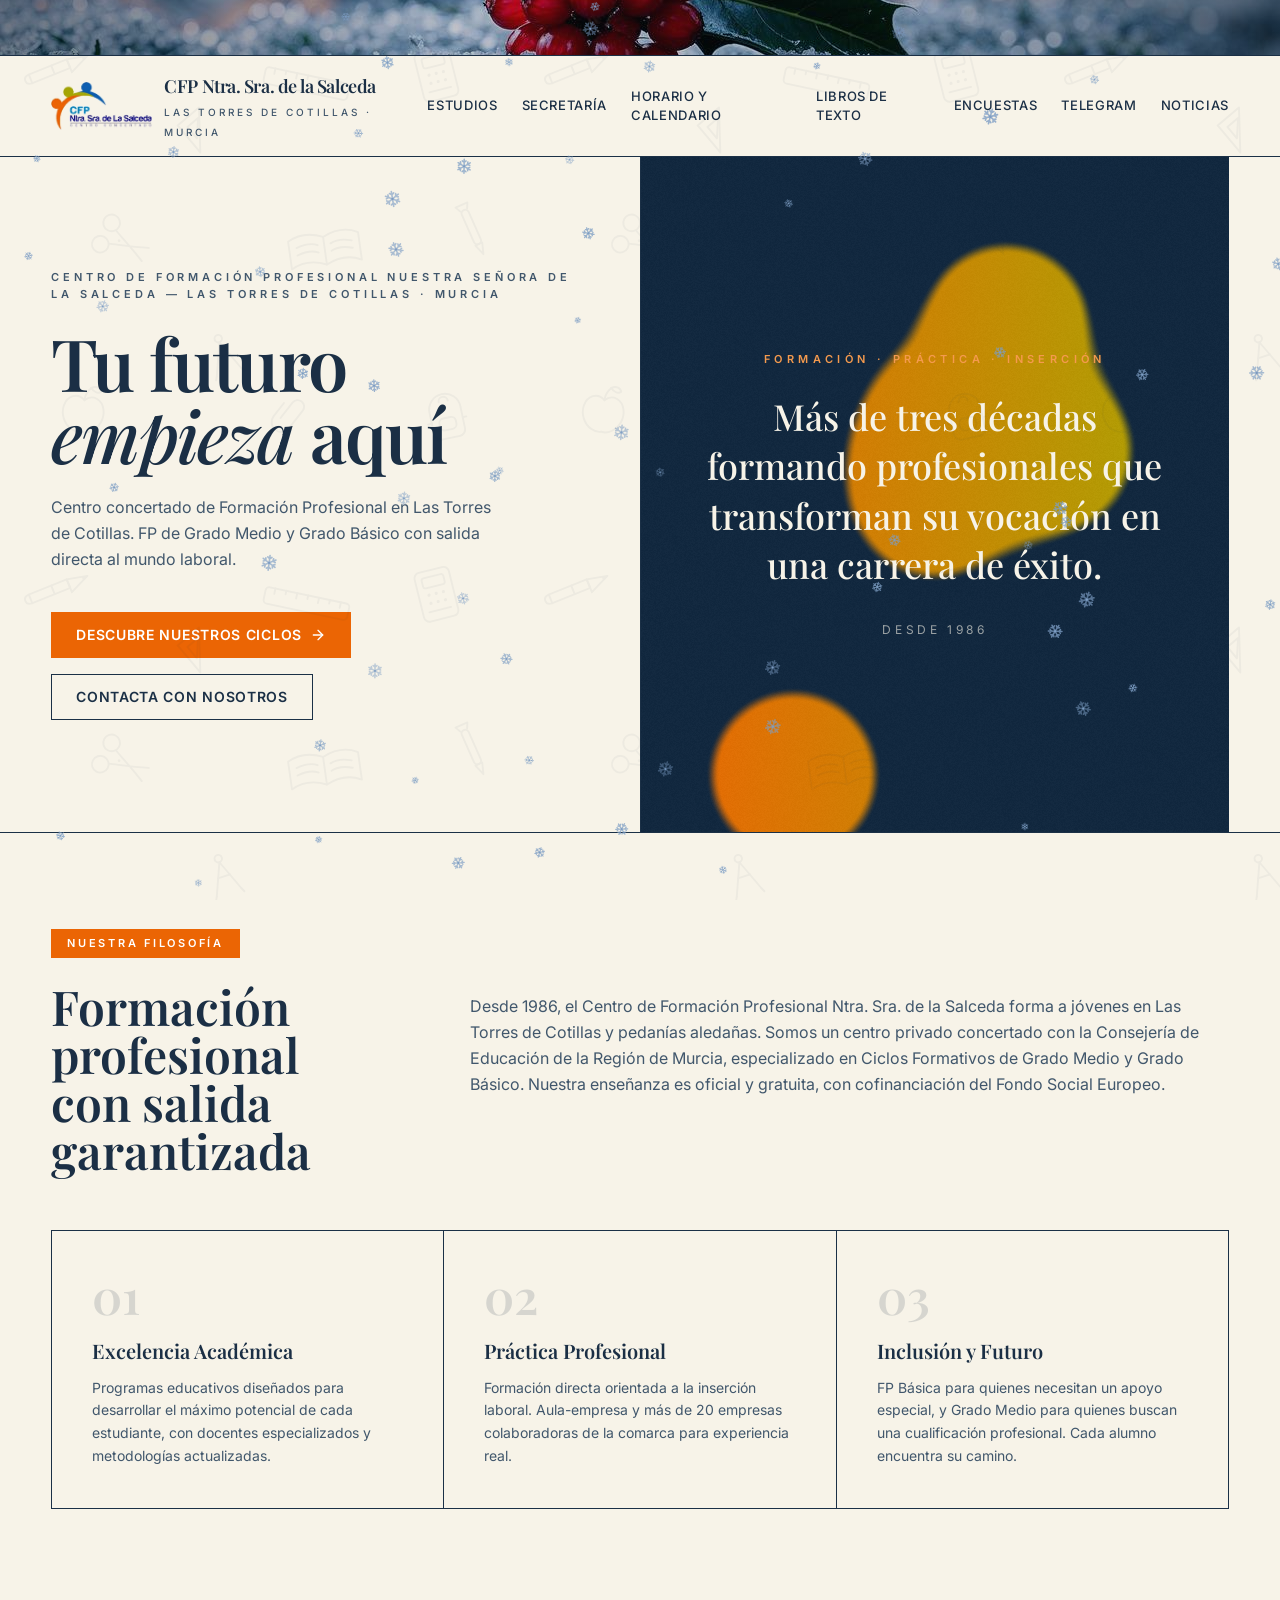
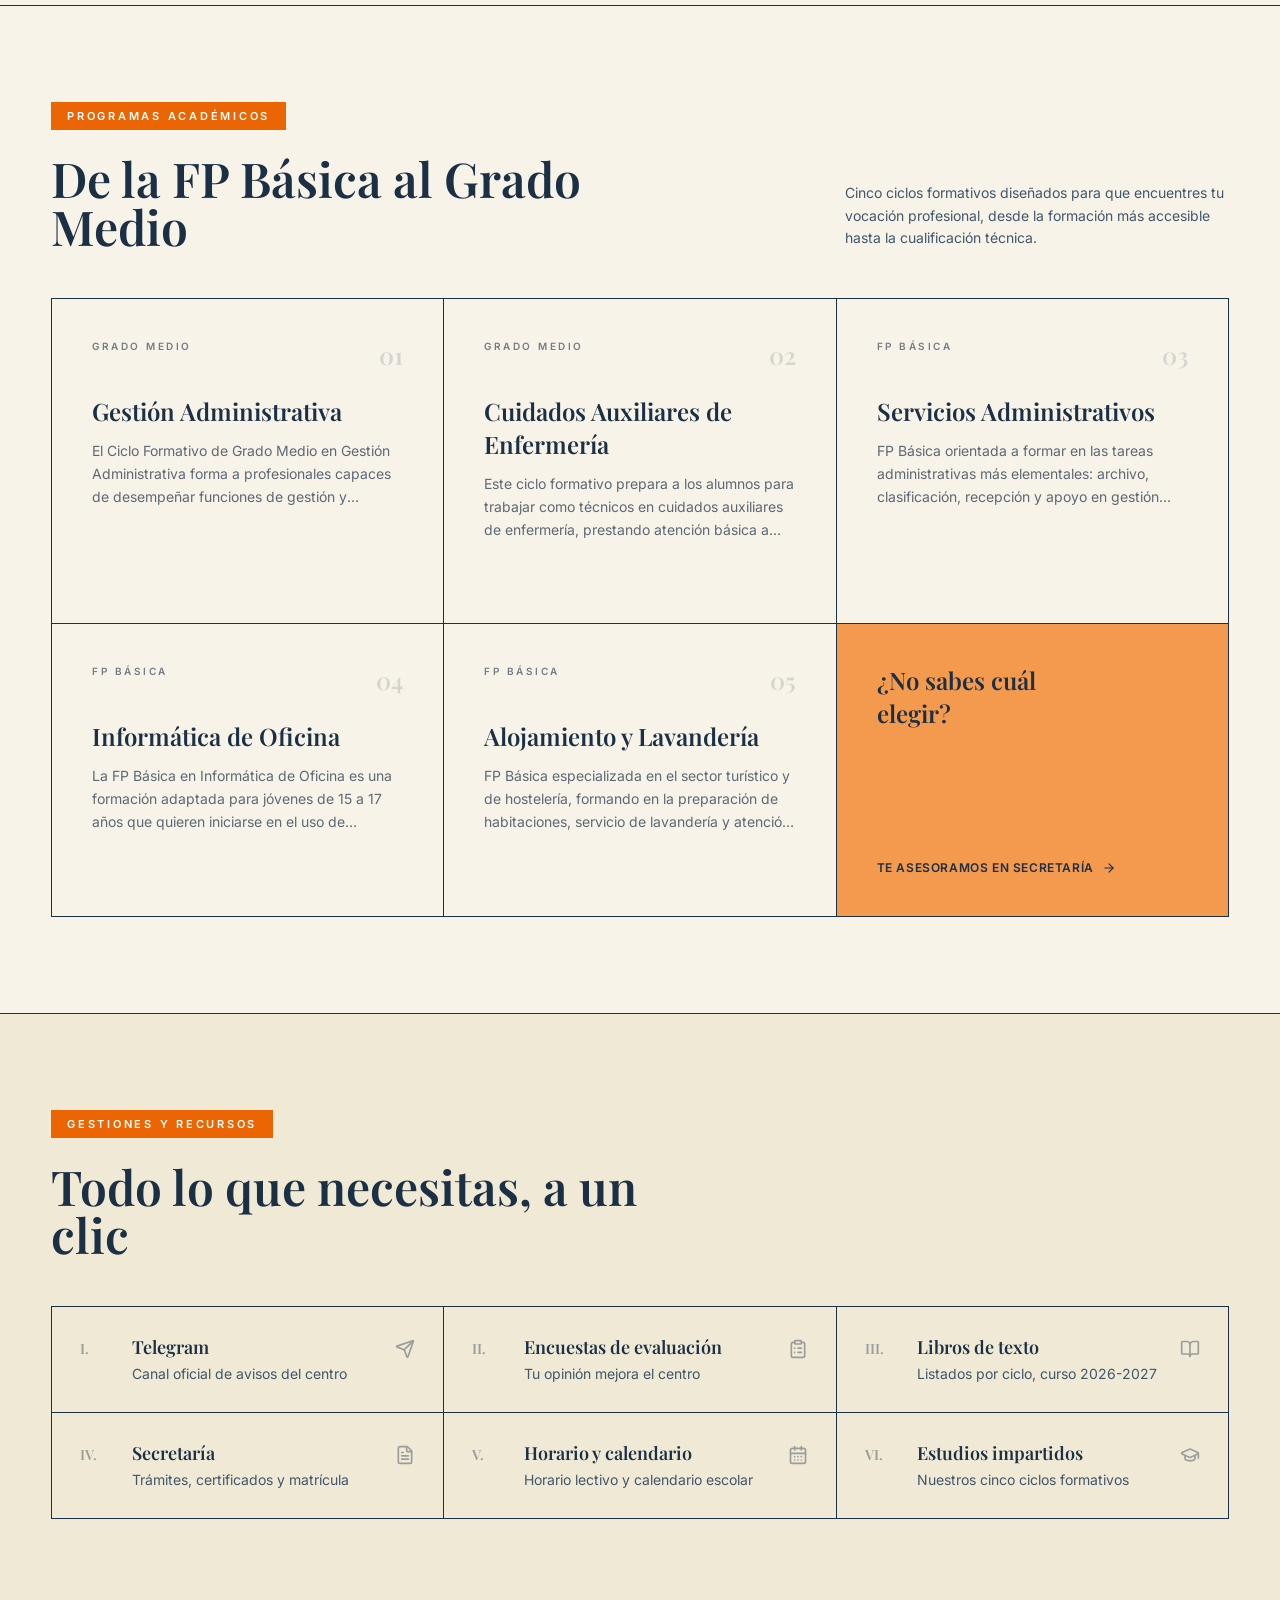
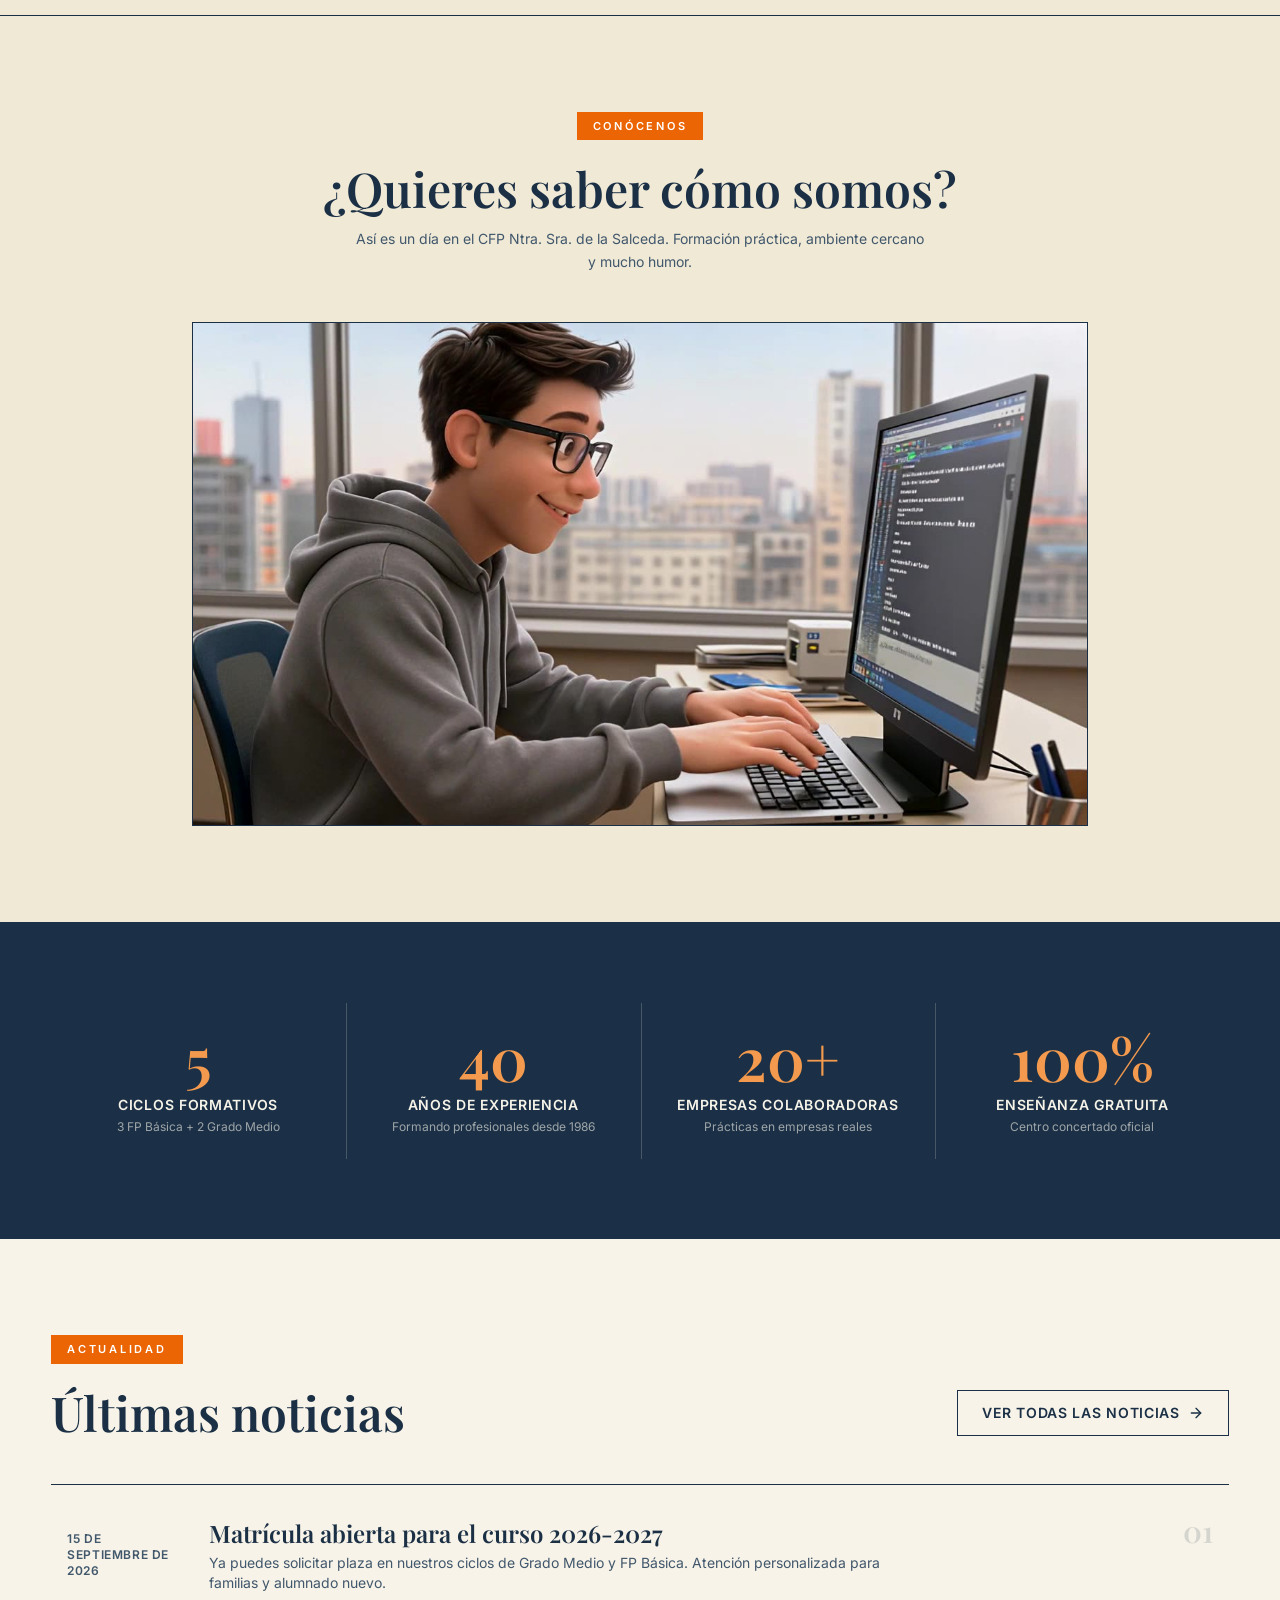
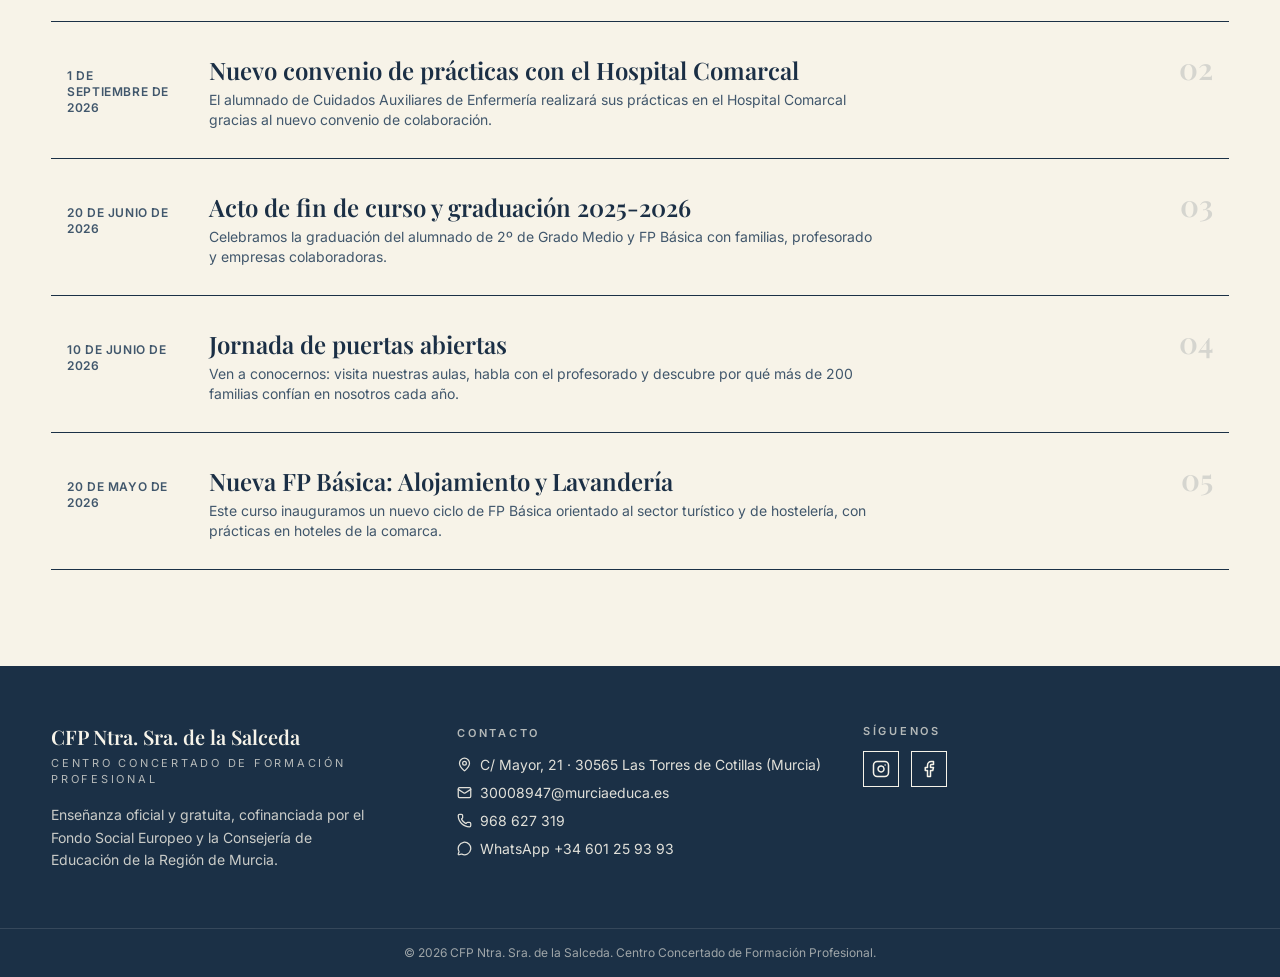
==== commit d66622f2: "Descargas por secciones, teléfonos en el pie y panel sin Supabase" ====
--- a/index.html
+++ b/index.html
@@ -19,7 +19,7 @@
       rel="stylesheet"
     />
     <title>CFP Ntra. Sra. de la Salceda — FP en Las Torres de Cotillas</title>
-    <script type="module" crossorigin src="./assets/index-DOVfltrk.js"></script>
+    <script type="module" crossorigin src="./assets/index-CHeB9bUD.js"></script>
     <link rel="stylesheet" crossorigin href="./assets/index-Rhu0G497.css">
   </head>
   <body>
